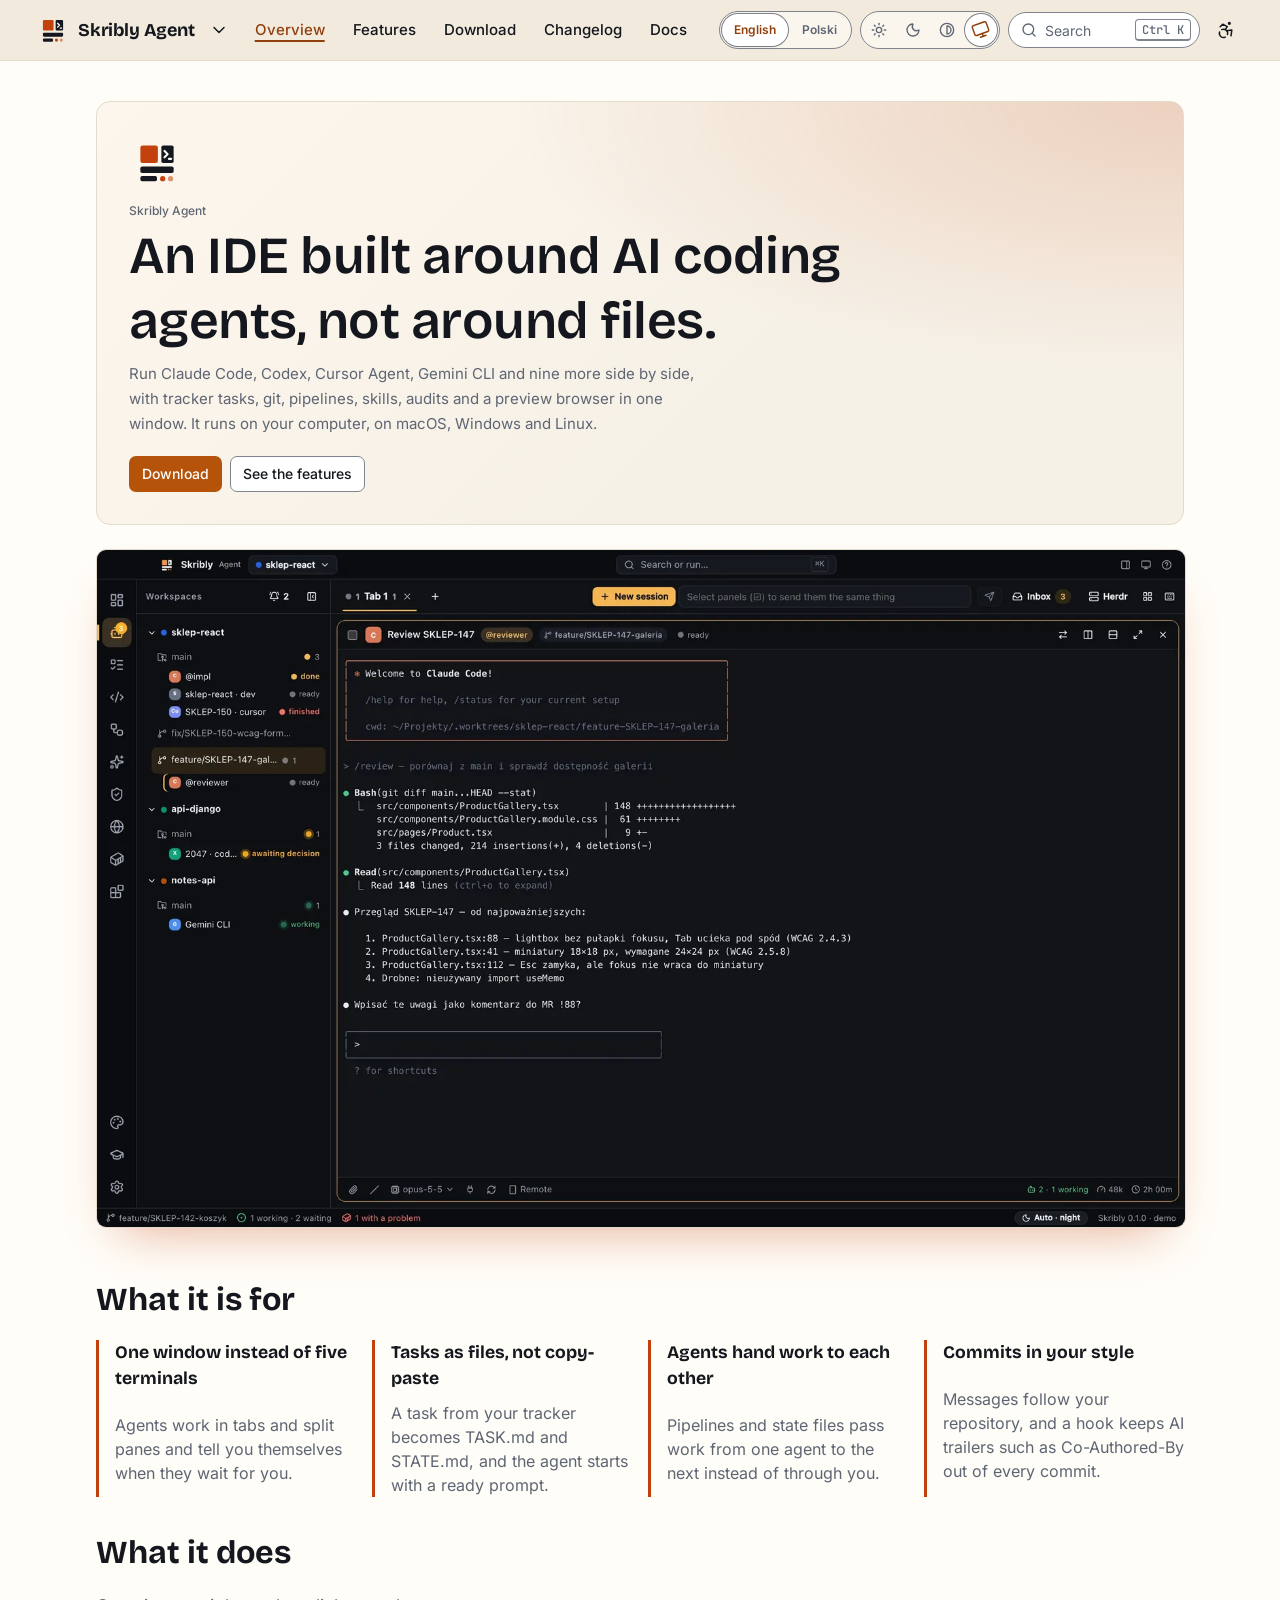
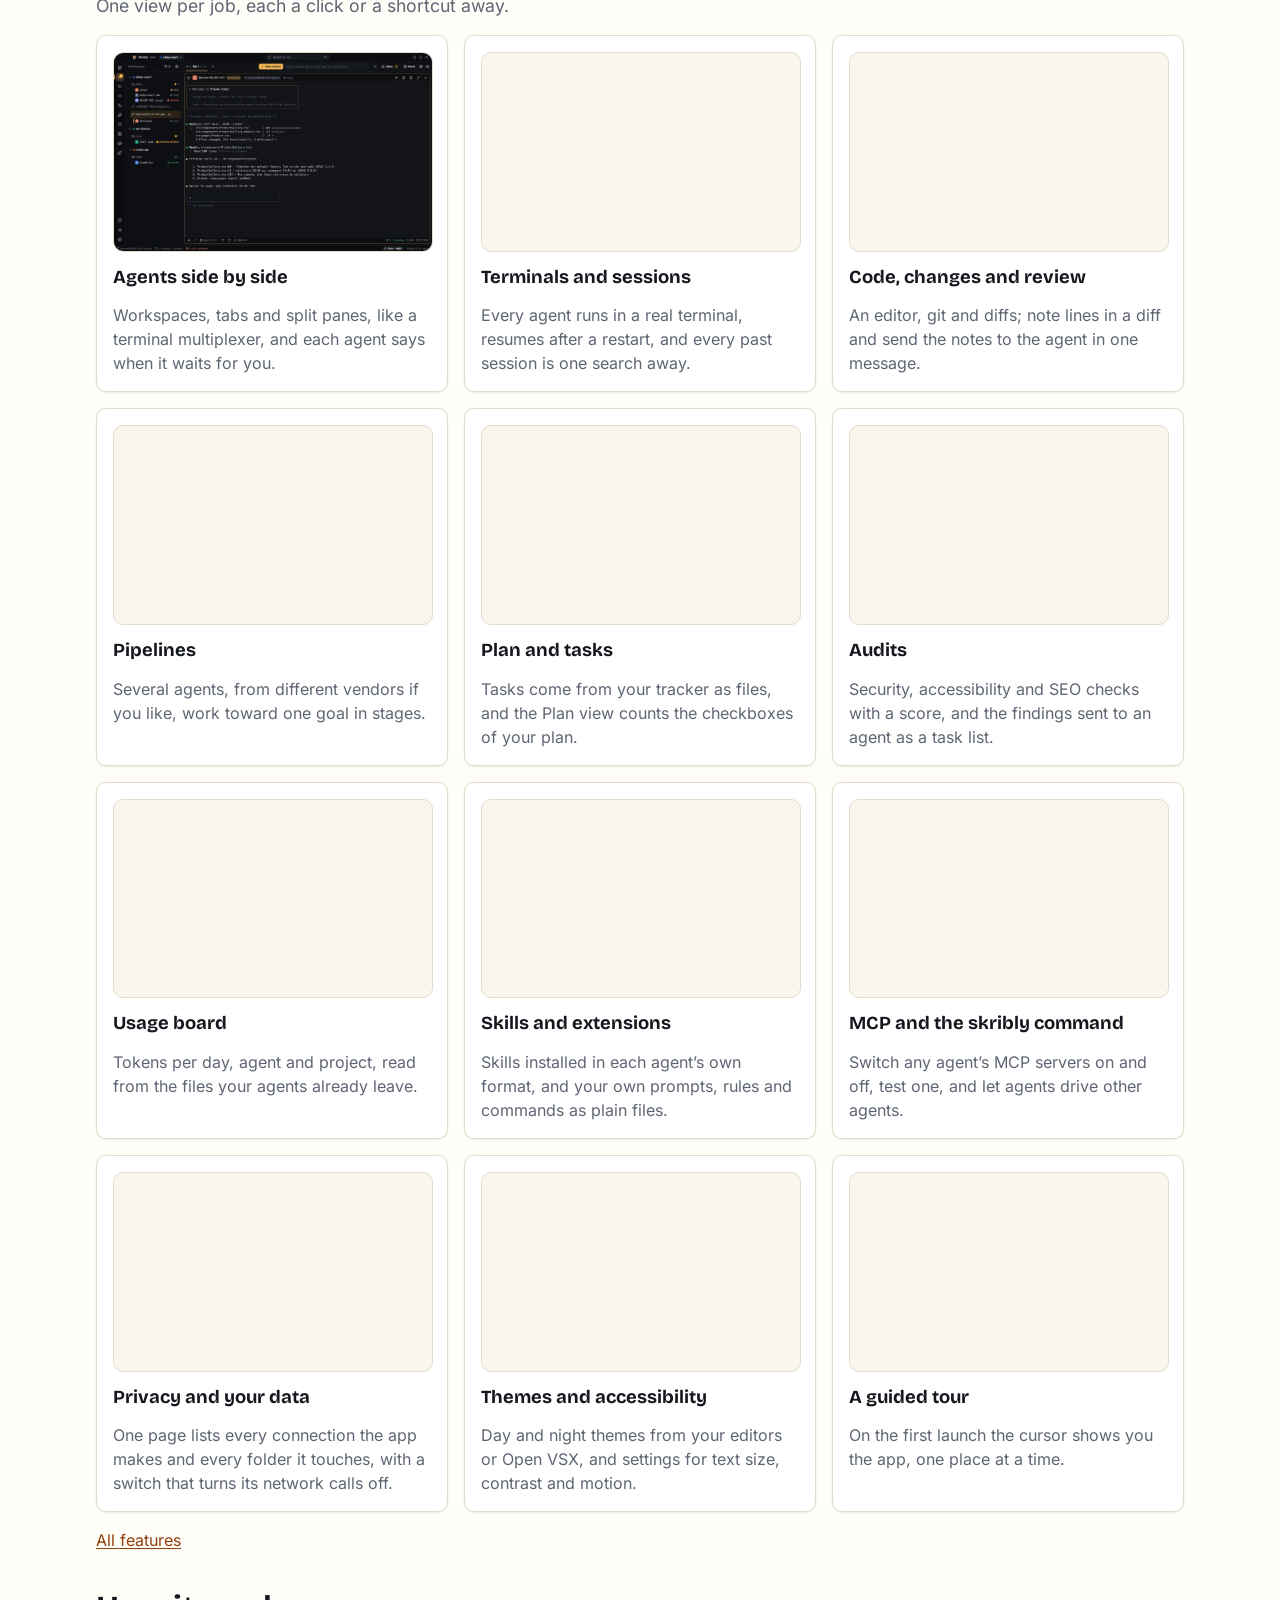
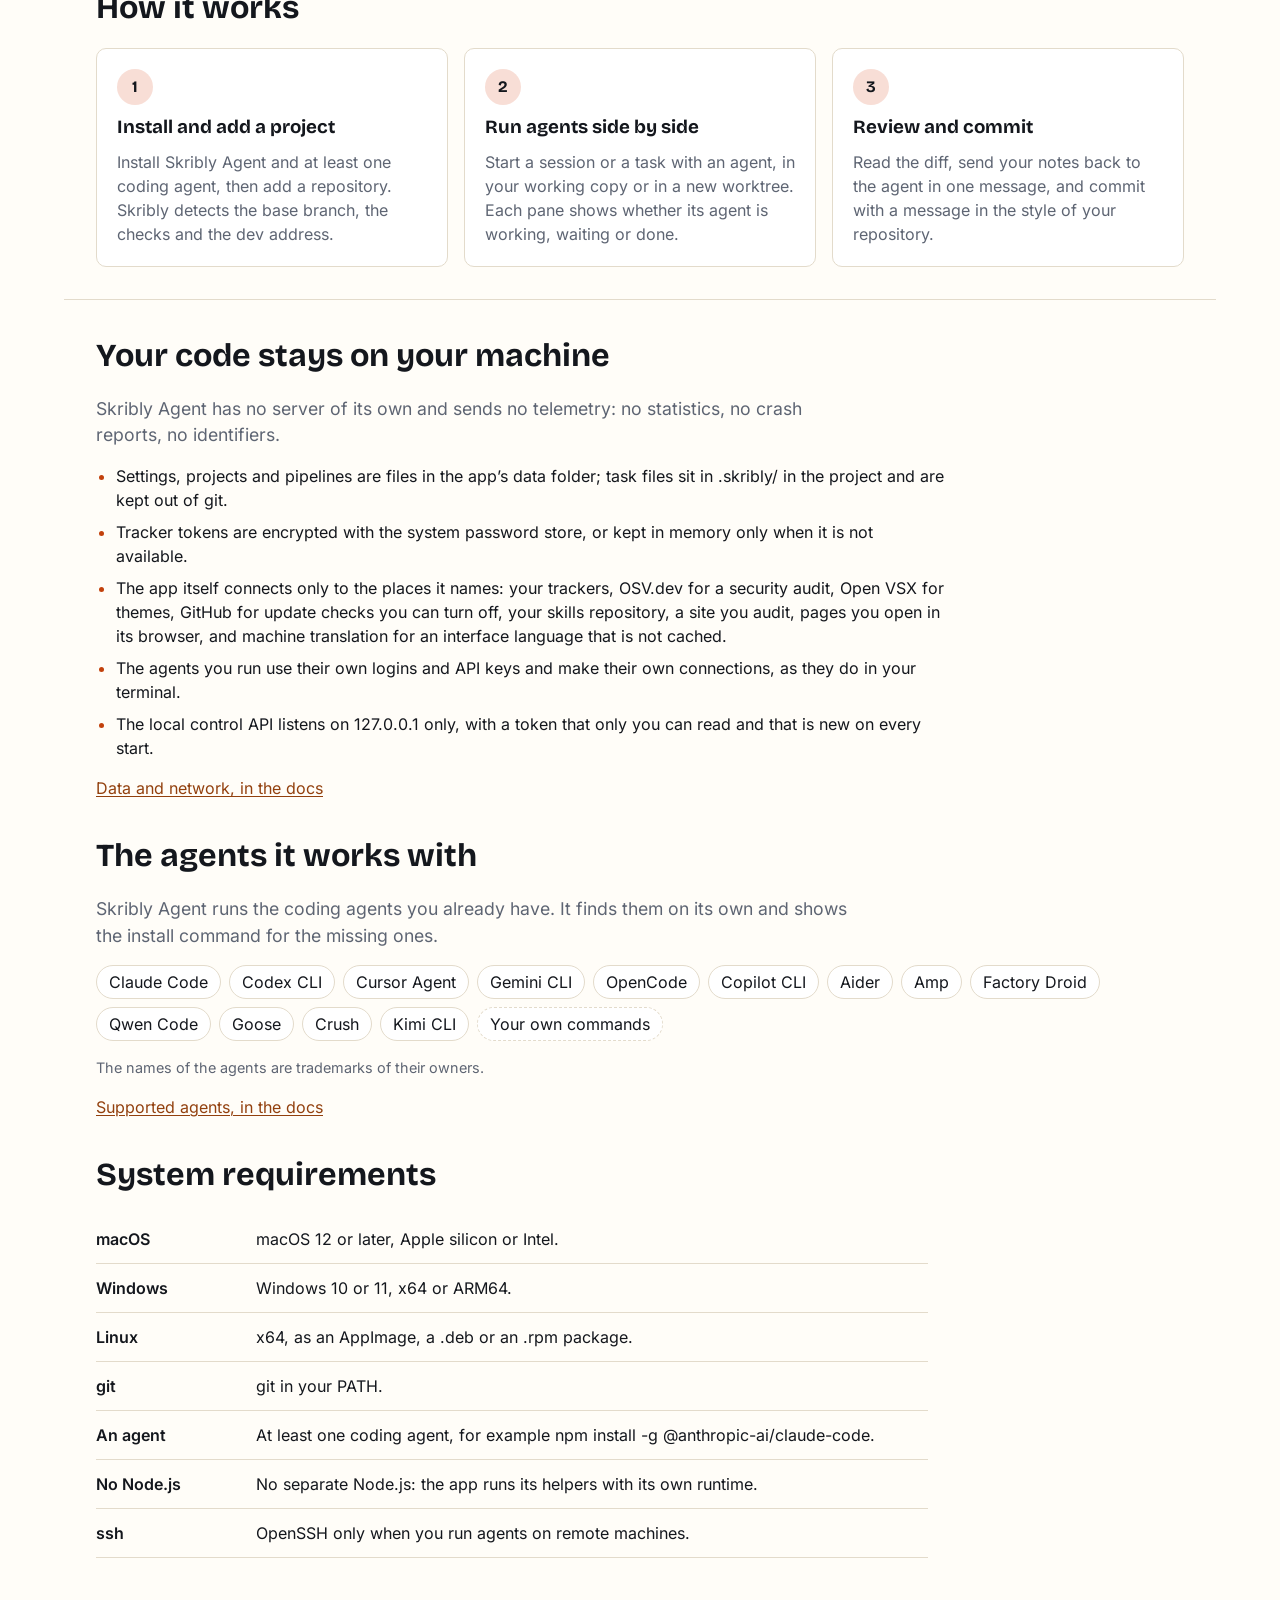
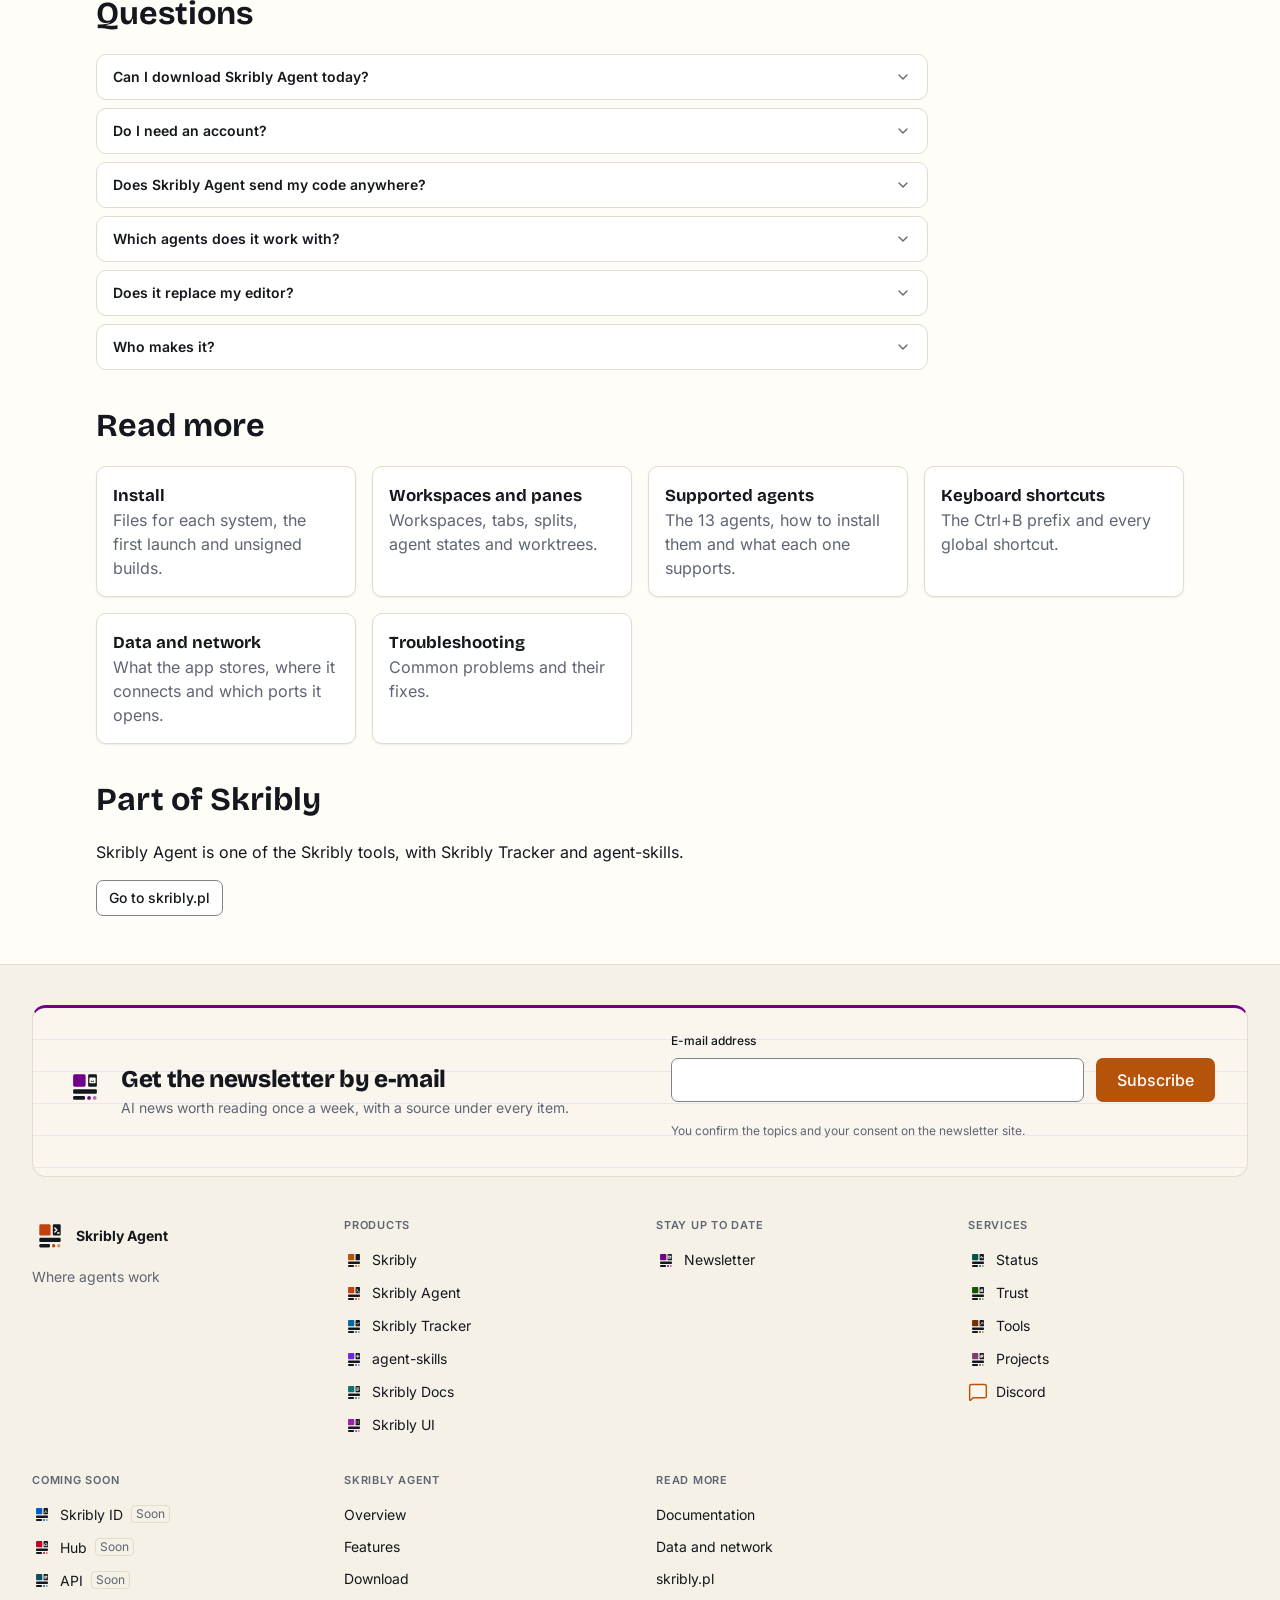
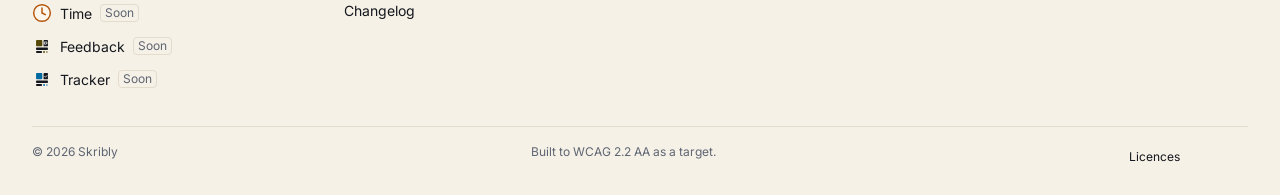
==== index.html @ e167b1dc "publish: footer services and coming soon, kit icons" ====
<!DOCTYPE html><html lang="en" dir="ltr"><head><meta charset="utf-8"><meta name="viewport" content="width=device-width, initial-scale=1"><meta http-equiv="Content-Security-Policy" content="default-src 'none'; connect-src 'self'; script-src 'self' 'wasm-unsafe-eval'; style-src 'self'; img-src 'self' data:; font-src 'self'; manifest-src 'self'; media-src 'self'; base-uri 'none'; form-action https://newsletter.skribly.pl; upgrade-insecure-requests"><title>Skribly Agent · An IDE built around AI coding agents | Skribly Agent</title><meta name="description" content="Skribly Agent is a desktop IDE built around AI coding agents, not around files: agents side by side, tasks as files, git, pipelines, skills and audits in one window, running on your machine."><link rel="canonical" href="https://agent.skribly.pl/"><link rel="alternate" hreflang="en" href="https://agent.skribly.pl/"><link rel="alternate" hreflang="pl" href="https://agent.skribly.pl/pl/"><link rel="alternate" hreflang="x-default" href="https://agent.skribly.pl/"><script src="/_astro/prepaint.iife.DfruCCWJ.js"></script><meta name="color-scheme" content="light dark"><meta name="theme-color" media="(prefers-color-scheme: light)" content="#fffdf8"><meta name="theme-color" media="(prefers-color-scheme: dark)" content="#111318"><meta name="referrer" content="strict-origin-when-cross-origin"><link rel="preload" href="/_astro/inter-latin-wght-normal.Dx4kXJAl.woff2" as="font" type="font/woff2" crossorigin><link rel="preload" href="/_astro/bricolage-grotesque-latin-wght-normal.DLoelf7F.woff2" as="font" type="font/woff2" crossorigin><link rel="icon" href="/favicon-32.png" sizes="32x32" type="image/png"><link rel="icon" href="/favicon.svg" type="image/svg+xml"><link rel="apple-touch-icon" href="/apple-touch-icon.png"><link rel="manifest" href="/manifest.webmanifest"><meta property="og:type" content="website"><meta property="og:site_name" content="Skribly Agent"><meta property="og:locale" content="en_GB"><meta property="og:url" content="https://agent.skribly.pl/"><meta property="og:title" content="Skribly Agent · An IDE built around AI coding agents | Skribly Agent"><meta property="og:description" content="Skribly Agent is a desktop IDE built around AI coding agents, not around files: agents side by side, tasks as files, git, pipelines, skills and audits in one window, running on your machine."><meta property="og:image" content="https://agent.skribly.pl/og/image.png"><meta property="og:image:width" content="1200"><meta property="og:image:height" content="630"><meta property="og:image:alt" content="Skribly Agent · An IDE built around AI coding agents | Skribly Agent"><meta name="twitter:card" content="summary_large_image"><meta name="twitter:title" content="Skribly Agent · An IDE built around AI coding agents | Skribly Agent"><meta name="twitter:description" content="Skribly Agent is a desktop IDE built around AI coding agents, not around files: agents side by side, tasks as files, git, pipelines, skills and audits in one window, running on your machine."><meta name="twitter:image" content="https://agent.skribly.pl/og/image.png"><script type="application/ld+json">{"@context":"https://schema.org","@graph":[{"@type":"Organization","@id":"https://skribly.pl/#organization","name":"Skribly","url":"https://skribly.pl/","logo":"https://skribly.pl/img/icons/icon-512.png","sameAs":["https://docs.skribly.pl/","https://ui.skribly.pl/"]},{"@type":"WebSite","@id":"https://agent.skribly.pl/#website","name":"Skribly Agent","url":"https://agent.skribly.pl/","inLanguage":"en","description":"Skribly Agent is a desktop IDE built around AI coding agents, not around files: agents side by side, tasks as files, git, pipelines, skills and audits in one window, running on your machine.","publisher":{"@id":"https://skribly.pl/#organization"}},{"@type":"WebPage","@id":"https://agent.skribly.pl/#page","url":"https://agent.skribly.pl/","name":"Skribly Agent · An IDE built around AI coding agents | Skribly Agent","description":"Skribly Agent is a desktop IDE built around AI coding agents, not around files: agents side by side, tasks as files, git, pipelines, skills and audits in one window, running on your machine.","inLanguage":"en","isPartOf":{"@id":"https://agent.skribly.pl/#website"},"publisher":{"@id":"https://skribly.pl/#organization"}},{"@type":"SoftwareApplication","@id":"https://agent.skribly.pl/#app","name":"Skribly Agent","applicationCategory":"DeveloperApplication","operatingSystem":"macOS 12+, Windows 10, Windows 11, Linux","description":"An IDE built around AI coding agents, not around files.","url":"https://agent.skribly.pl/","inLanguage":["en","pl"],"screenshot":"https://agent.skribly.pl/screens/agents.webp","author":{"@type":"Organization","name":"Skribly","url":"https://skribly.pl"}}]}</script><link rel="stylesheet" href="/_astro/Page.oo4FGN4h.css"><link rel="stylesheet" href="/_astro/_.._0RKXeTr.css"></head><body class="sk-page"><a class="sk-skip-link" href="#content">Skip to content</a><header class="sk-site-header sk-product--agent" data-sk-header><div class="sk-container sk-container--wide sk-site-header__bar"><div class="sk-site-header__brand"><a class="sk-site-header__home" href="/" aria-label="Skribly Agent, home page"><svg class="sk-logo sk-logo--agent" viewBox="0 0 64 64" width="2.125rem" height="2.125rem" focusable="false" aria-hidden="true"><rect x="13" y="13" width="20" height="20" rx="2.5" fill="var(--sk-tool-agent)"/><rect x="37" y="13" width="14" height="20" rx="2" fill="currentColor"/><path d="M40.6 19.4l3.6 3.6-3.6 3.6M45.6 28.4h2.6" fill="none" stroke="var(--sk-bg)" stroke-width="2.4" stroke-linecap="round" stroke-linejoin="round"/><rect x="13" y="37" width="38" height="7.5" rx="2" fill="currentColor"/><rect x="13" y="48" width="19" height="6" rx="2" fill="currentColor"/><circle cx="38.5" cy="51" r="3" fill="var(--sk-tool-agent)"/><circle cx="47.5" cy="51" r="3" fill="var(--sk-tool-agent)" opacity="0.55"/></svg><span class="sk-site-header__name">Skribly Agent</span></a><details class="sk-dropdown sk-ecosystem"><summary class="sk-icon-button sk-ecosystem__toggle" aria-label="Switch product" title="Switch product"><svg class="sk-icon sk-dropdown__chevron" viewBox="0 0 24 24" focusable="false" data-icon="chevron.down" aria-hidden="true"><path d="m6 9 6 6 6-6"></path></svg></summary><div class="sk-dropdown__panel"><p class="sk-ecosystem__title" id="sk-ecosystem-agent">Skribly products</p><ul class="sk-ecosystem__list" aria-labelledby="sk-ecosystem-agent"><li><a class="sk-ecosystem__item sk-product--skribly" href="https://skribly.pl/"><svg class="sk-logo sk-logo--skribly" viewBox="0 0 64 64" width="2.25rem" height="2.25rem" focusable="false" aria-hidden="true"><rect x="13" y="13" width="20" height="20" rx="2.5" fill="var(--sk-accent)"/><rect x="37" y="13" width="14" height="20" rx="2" fill="currentColor"/><rect x="13" y="37" width="38" height="7.5" rx="2" fill="currentColor"/><rect x="13" y="48" width="19" height="6" rx="2" fill="currentColor"/><circle cx="38.5" cy="51" r="3" fill="var(--sk-accent)"/><circle cx="47.5" cy="51" r="3" fill="var(--sk-accent)" opacity="0.55"/></svg><span><strong>Skribly</strong><span>One place for agents, tasks and rules</span></span></a></li><li><a class="sk-ecosystem__item sk-product--agent" href="https://skribly.pl/apps/skribly-agent/" aria-current="true"><svg class="sk-logo sk-logo--agent" viewBox="0 0 64 64" width="2.25rem" height="2.25rem" focusable="false" aria-hidden="true"><rect x="13" y="13" width="20" height="20" rx="2.5" fill="var(--sk-tool-agent)"/><rect x="37" y="13" width="14" height="20" rx="2" fill="currentColor"/><path d="M40.6 19.4l3.6 3.6-3.6 3.6M45.6 28.4h2.6" fill="none" stroke="var(--sk-bg)" stroke-width="2.4" stroke-linecap="round" stroke-linejoin="round"/><rect x="13" y="37" width="38" height="7.5" rx="2" fill="currentColor"/><rect x="13" y="48" width="19" height="6" rx="2" fill="currentColor"/><circle cx="38.5" cy="51" r="3" fill="var(--sk-tool-agent)"/><circle cx="47.5" cy="51" r="3" fill="var(--sk-tool-agent)" opacity="0.55"/></svg><span><strong>Skribly Agent</strong><span>Where agents work</span></span><span class="sk-ecosystem__here">You are here</span></a></li><li><a class="sk-ecosystem__item sk-product--tracker" href="https://skribly.pl/apps/skribly-tracker/"><svg class="sk-logo sk-logo--tracker" viewBox="0 0 64 64" width="2.25rem" height="2.25rem" focusable="false" aria-hidden="true"><rect x="13" y="13" width="20" height="20" rx="2.5" fill="var(--sk-tool-tracker)"/><rect x="37" y="13" width="14" height="20" rx="2" fill="currentColor"/><path d="M40.4 23.6l2.8 2.8 4.8-5.4" fill="none" stroke="var(--sk-bg)" stroke-width="2.4" stroke-linecap="round" stroke-linejoin="round"/><rect x="13" y="37" width="38" height="7.5" rx="2" fill="currentColor"/><rect x="13" y="48" width="19" height="6" rx="2" fill="currentColor"/><circle cx="38.5" cy="51" r="3" fill="var(--sk-tool-tracker)"/><circle cx="47.5" cy="51" r="3" fill="var(--sk-tool-tracker)" opacity="0.55"/></svg><span><strong>Skribly Tracker</strong><span>Where tasks begin</span></span></a></li><li><a class="sk-ecosystem__item sk-product--skills" href="https://skribly.pl/apps/agent-skills/"><svg class="sk-logo sk-logo--skills" viewBox="0 0 64 64" width="2.25rem" height="2.25rem" focusable="false" aria-hidden="true"><rect x="13" y="13" width="20" height="20" rx="2.5" fill="var(--sk-tool-skills)"/><rect x="37" y="13" width="14" height="20" rx="2" fill="currentColor"/><path d="M44 18.6v8.8M39.6 23h8.8" fill="none" stroke="var(--sk-bg)" stroke-width="2.4" stroke-linecap="round" stroke-linejoin="round"/><rect x="13" y="37" width="38" height="7.5" rx="2" fill="currentColor"/><rect x="13" y="48" width="19" height="6" rx="2" fill="currentColor"/><circle cx="38.5" cy="51" r="3" fill="var(--sk-tool-skills)"/><circle cx="47.5" cy="51" r="3" fill="var(--sk-tool-skills)" opacity="0.55"/></svg><span><strong>agent-skills</strong><span>Where the rules live</span></span></a></li><li><a class="sk-ecosystem__item sk-product--docs" href="https://docs.skribly.pl/"><svg class="sk-logo sk-logo--docs" viewBox="0 0 64 64" width="2.25rem" height="2.25rem" focusable="false" aria-hidden="true"><rect x="13" y="13" width="20" height="20" rx="2.5" fill="var(--sk-tool-docs)"/><rect x="37" y="13" width="14" height="20" rx="2" fill="currentColor"/><path d="M40.4 19h7.2M40.4 23h7.2M40.4 27h4.4" fill="none" stroke="var(--sk-bg)" stroke-width="2.4" stroke-linecap="round" stroke-linejoin="round"/><rect x="13" y="37" width="38" height="7.5" rx="2" fill="currentColor"/><rect x="13" y="48" width="19" height="6" rx="2" fill="currentColor"/><circle cx="38.5" cy="51" r="3" fill="var(--sk-tool-docs)"/><circle cx="47.5" cy="51" r="3" fill="var(--sk-tool-docs)" opacity="0.55"/></svg><span><strong>Skribly Docs</strong><span>Guides and reference</span></span></a></li><li><a class="sk-ecosystem__item sk-product--ui" href="https://ui.skribly.pl/"><svg class="sk-logo sk-logo--ui" viewBox="0 0 64 64" width="2.25rem" height="2.25rem" focusable="false" aria-hidden="true"><rect x="13" y="13" width="20" height="20" rx="2.5" fill="var(--sk-tool-ui)"/><rect x="37" y="13" width="14" height="20" rx="2" fill="currentColor"/><path d="M41.2 19.6h.01M46.8 19.6h.01M41.2 25.4h.01M46.8 25.4h.01" fill="none" stroke="var(--sk-bg)" stroke-width="2.4" stroke-linecap="round" stroke-linejoin="round"/><rect x="13" y="37" width="38" height="7.5" rx="2" fill="currentColor"/><rect x="13" y="48" width="19" height="6" rx="2" fill="currentColor"/><circle cx="38.5" cy="51" r="3" fill="var(--sk-tool-ui)"/><circle cx="47.5" cy="51" r="3" fill="var(--sk-tool-ui)" opacity="0.55"/></svg><span><strong>Skribly UI</strong><span>Tokens and components</span></span></a></li></ul><p class="sk-ecosystem__title" id="sk-ecosystem-agent-channels">Stay up to date</p><ul class="sk-ecosystem__list" aria-labelledby="sk-ecosystem-agent-channels"><li><a class="sk-ecosystem__item sk-product--newsletter" href="https://newsletter.skribly.pl/"><svg class="sk-logo sk-logo--newsletter" viewBox="0 0 64 64" width="2.25rem" height="2.25rem" focusable="false" aria-hidden="true"><rect x="13" y="13" width="20" height="20" rx="2.5" fill="var(--sk-tool-newsletter)"/><rect x="37" y="13" width="14" height="20" rx="2" fill="currentColor"/><path d="M40.2 19.6h7.6v6.8h-7.6zM40.6 20.2l3.4 2.8 3.4-2.8" fill="none" stroke="var(--sk-bg)" stroke-width="2.4" stroke-linecap="round" stroke-linejoin="round"/><rect x="13" y="37" width="38" height="7.5" rx="2" fill="currentColor"/><rect x="13" y="48" width="19" height="6" rx="2" fill="currentColor"/><circle cx="38.5" cy="51" r="3" fill="var(--sk-tool-newsletter)"/><circle cx="47.5" cy="51" r="3" fill="var(--sk-tool-newsletter)" opacity="0.55"/></svg><span><strong>Skribly Newsletter</strong><span>AI news every week, each with its source</span></span></a></li></ul><p class="sk-ecosystem__title" id="sk-ecosystem-agent-services">Services</p><ul class="sk-ecosystem__list" aria-labelledby="sk-ecosystem-agent-services"><li><a class="sk-ecosystem__item sk-product--status" href="https://status.skribly.pl/"><svg class="sk-logo sk-logo--status" viewBox="0 0 64 64" width="2.25rem" height="2.25rem" focusable="false" aria-hidden="true"><rect x="13" y="13" width="20" height="20" rx="2.5" fill="var(--sk-tool-status)"/><rect x="37" y="13" width="14" height="20" rx="2" fill="currentColor"/><path d="M39.6 23.6h2.2l1.4-3.6 2.4 6.8 1.4-3.2h1.4" fill="none" stroke="var(--sk-bg)" stroke-width="2.4" stroke-linecap="round" stroke-linejoin="round"/><rect x="13" y="37" width="38" height="7.5" rx="2" fill="currentColor"/><rect x="13" y="48" width="19" height="6" rx="2" fill="currentColor"/><circle cx="38.5" cy="51" r="3" fill="var(--sk-tool-status)"/><circle cx="47.5" cy="51" r="3" fill="var(--sk-tool-status)" opacity="0.55"/></svg><span><strong>Skribly Status</strong><span>Is every service up</span></span></a></li><li><a class="sk-ecosystem__item sk-product--trust" href="https://trust.skribly.pl/"><svg class="sk-logo sk-logo--trust" viewBox="0 0 64 64" width="2.25rem" height="2.25rem" focusable="false" aria-hidden="true"><rect x="13" y="13" width="20" height="20" rx="2.5" fill="var(--sk-tool-trust)"/><rect x="37" y="13" width="14" height="20" rx="2" fill="currentColor"/><path d="M41.8 22.6v-3h4.4v3M40.8 24.2h6.4v2.8h-6.4z" fill="none" stroke="var(--sk-bg)" stroke-width="2.4" stroke-linecap="round" stroke-linejoin="round"/><rect x="13" y="37" width="38" height="7.5" rx="2" fill="currentColor"/><rect x="13" y="48" width="19" height="6" rx="2" fill="currentColor"/><circle cx="38.5" cy="51" r="3" fill="var(--sk-tool-trust)"/><circle cx="47.5" cy="51" r="3" fill="var(--sk-tool-trust)" opacity="0.55"/></svg><span><strong>Skribly Trust</strong><span>Security, privacy and accessibility</span></span></a></li><li><a class="sk-ecosystem__item sk-product--tools" href="https://tools.skribly.pl/"><svg class="sk-logo sk-logo--tools" viewBox="0 0 64 64" width="2.25rem" height="2.25rem" focusable="false" aria-hidden="true"><rect x="13" y="13" width="20" height="20" rx="2.5" fill="var(--sk-tool-tools)"/><rect x="37" y="13" width="14" height="20" rx="2" fill="currentColor"/><path d="M40.8 27.2L46 22M43.8 19.8l4.4 4.4" fill="none" stroke="var(--sk-bg)" stroke-width="2.4" stroke-linecap="round" stroke-linejoin="round"/><rect x="13" y="37" width="38" height="7.5" rx="2" fill="currentColor"/><rect x="13" y="48" width="19" height="6" rx="2" fill="currentColor"/><circle cx="38.5" cy="51" r="3" fill="var(--sk-tool-tools)"/><circle cx="47.5" cy="51" r="3" fill="var(--sk-tool-tools)" opacity="0.55"/></svg><span><strong>Skribly Tools</strong><span>Small tools in the browser</span></span></a></li><li><a class="sk-ecosystem__item sk-product--projects" href="https://projects.skribly.pl/"><svg class="sk-logo sk-logo--projects" viewBox="0 0 64 64" width="2.25rem" height="2.25rem" focusable="false" aria-hidden="true"><rect x="13" y="13" width="20" height="20" rx="2.5" fill="var(--sk-tool-projects)"/><rect x="37" y="13" width="14" height="20" rx="2" fill="currentColor"/><path d="M40.4 21.8h4.8v4.8h-4.8zM43 21.8v-2.6h4.8v4.8h-2.6" fill="none" stroke="var(--sk-bg)" stroke-width="2.4" stroke-linecap="round" stroke-linejoin="round"/><rect x="13" y="37" width="38" height="7.5" rx="2" fill="currentColor"/><rect x="13" y="48" width="19" height="6" rx="2" fill="currentColor"/><circle cx="38.5" cy="51" r="3" fill="var(--sk-tool-projects)"/><circle cx="47.5" cy="51" r="3" fill="var(--sk-tool-projects)" opacity="0.55"/></svg><span><strong>Skribly Projects</strong><span>Every part and how far it is</span></span></a></li><li><a class="sk-ecosystem__item sk-product--discord" href="https://dc.skribly.pl/"><svg class="sk-icon sk-icon--duo sk-ecosystem__icon" viewBox="0 0 24 24" focusable="false" data-icon="content.comment" aria-hidden="true"><g class="sk-icon__fill"><path d="M22 17a2 2 0 0 1-2 2H6.828a2 2 0 0 0-1.414.586l-2.202 2.202A.71.71 0 0 1 2 21.286V5a2 2 0 0 1 2-2h16a2 2 0 0 1 2 2z"></path></g><path d="M22 17a2 2 0 0 1-2 2H6.828a2 2 0 0 0-1.414.586l-2.202 2.202A.71.71 0 0 1 2 21.286V5a2 2 0 0 1 2-2h16a2 2 0 0 1 2 2z"></path></svg><span><strong>Discord</strong><span>Talk with the people who build Skribly</span></span></a></li></ul></div></details></div><div class="sk-site-header__quick"><button class="sk-search-button sk-site-header__wide" type="button" data-sk-search-open data-sk-needs-js aria-haspopup="dialog" aria-controls="sk-search" aria-keyshortcuts="Control+K /"><svg class="sk-icon" viewBox="0 0 24 24" focusable="false" data-icon="action.search" aria-hidden="true"><g class="sk-icon__fill"><circle cx="11" cy="11" r="8"></circle></g><path d="m21 21-4.34-4.34"></path><circle cx="11" cy="11" r="8"></circle></svg><span>Search</span><kbd class="sk-kbd" aria-hidden="true">Ctrl K</kbd></button><button class="sk-icon-button sk-site-header__narrow" type="button" data-sk-search-open data-sk-needs-js aria-label="Search" aria-haspopup="dialog" aria-controls="sk-search" aria-keyshortcuts="Control+K /"><svg class="sk-icon" viewBox="0 0 24 24" focusable="false" data-icon="action.search" aria-hidden="true"><g class="sk-icon__fill"><circle cx="11" cy="11" r="8"></circle></g><path d="m21 21-4.34-4.34"></path><circle cx="11" cy="11" r="8"></circle></svg></button><button class="sk-icon-button" type="button" data-sk-a11y-open data-sk-needs-js aria-controls="sk-a11y-panel" aria-expanded="false" aria-label="Accessibility" title="Open accessibility settings"><svg class="sk-icon" viewBox="0 0 24 24" focusable="false" data-icon="nav.accessibility" aria-hidden="true"><g class="sk-icon__fill"><circle cx="16" cy="4" r="1"></circle></g><circle cx="16" cy="4" r="1"></circle><path d="m18 19 1-7-6 1"></path><path d="m5 8 3-3 5.5 3-2.36 3.5"></path><path d="M4.24 14.5a5 5 0 0 0 6.88 6"></path><path d="M13.76 17.5a5 5 0 0 0-6.88-6"></path></svg></button><button class="sk-icon-button sk-site-header__menu-toggle" type="button" data-sk-menu-toggle data-sk-needs-js aria-expanded="false" aria-controls="sk-site-drawer-agent" aria-label="Menu" data-open="Menu" data-close="Close menu"><span class="sk-burger" aria-hidden="true"><span></span><span></span><span></span></span></button></div><div class="sk-site-header__drawer" id="sk-site-drawer-agent"><nav class="sk-site-nav" aria-label="Main navigation"><ul class="sk-site-nav__list"><li><a class="sk-site-nav__link" href="/" aria-current="page">Overview</a></li><li><a class="sk-site-nav__link" href="/features/">Features</a></li><li><a class="sk-site-nav__link" href="/download/">Download</a></li><li><a class="sk-site-nav__link" href="/changelog/">Changelog</a></li><li><a class="sk-site-nav__link" href="https://docs.skribly.pl/agent/">Docs</a></li></ul></nav><div class="sk-site-header__tools"><nav class="sk-language-switch" aria-label="Language"><ul><li><span lang="en" aria-current="true">English</span></li><li><a href="/pl/" lang="pl" hreflang="pl">Polski</a></li></ul></nav><fieldset class="sk-theme-switch" data-sk-theme-switch><legend class="sk-visually-hidden">Theme</legend><label title="Light"><input type="radio" name="sk-theme-x5hm39" value="light"><svg class="sk-icon" viewBox="0 0 24 24" focusable="false" data-icon="theme.light" aria-hidden="true"><g class="sk-icon__fill"><circle cx="12" cy="12" r="4"></circle></g><circle cx="12" cy="12" r="4"></circle><path d="M12 2v2"></path><path d="M12 20v2"></path><path d="m4.93 4.93 1.41 1.41"></path><path d="m17.66 17.66 1.41 1.41"></path><path d="M2 12h2"></path><path d="M20 12h2"></path><path d="m6.34 17.66-1.41 1.41"></path><path d="m19.07 4.93-1.41 1.41"></path></svg><span class="sk-visually-hidden">Light</span></label><label title="Dark"><input type="radio" name="sk-theme-x5hm39" value="dark"><svg class="sk-icon" viewBox="0 0 24 24" focusable="false" data-icon="theme.dark" aria-hidden="true"><g class="sk-icon__fill"><path d="M20.985 12.486a9 9 0 1 1-9.473-9.472c.405-.022.617.46.402.803a6 6 0 0 0 8.268 8.268c.344-.215.825-.004.803.401"></path></g><path d="M20.985 12.486a9 9 0 1 1-9.473-9.472c.405-.022.617.46.402.803a6 6 0 0 0 8.268 8.268c.344-.215.825-.004.803.401"></path></svg><span class="sk-visually-hidden">Dark</span></label><label title="High contrast"><input type="radio" name="sk-theme-x5hm39" value="contrast"><svg class="sk-icon" viewBox="0 0 24 24" focusable="false" data-icon="theme.contrast" aria-hidden="true"><g class="sk-icon__fill"><circle cx="12" cy="12" r="10"></circle><path d="M12 18a6 6 0 0 0 0-12v12z"></path></g><circle cx="12" cy="12" r="10"></circle><path d="M12 18a6 6 0 0 0 0-12v12z"></path></svg><span class="sk-visually-hidden">High contrast</span></label><label title="System"><input type="radio" name="sk-theme-x5hm39" value="system" checked><svg class="sk-icon" viewBox="0 0 24 24" focusable="false" data-icon="theme.system" aria-hidden="true"><g class="sk-icon__fill"><rect rx="2" x="2" y="3" width="20" height="14"></rect></g><rect rx="2" x="2" y="3" width="20" height="14"></rect><line x1="8" y1="21" x2="16" y2="21"></line><line x1="12" y1="17" x2="12" y2="21"></line></svg><span class="sk-visually-hidden">System</span></label></fieldset><script type="module" src="/_astro/ThemeSwitch.astro_astro_type_script_index_0_lang.CZhldsDc.js"></script></div></div></div></header><script type="module" src="/_astro/SiteHeader.astro_astro_type_script_index_0_lang.C7ESqmu-.js"></script><main class="sk-page__main sk-page__main--full site-main sk-product--agent" id="content" tabindex="-1" data-pagefind-body><div class="sk-container hero-wrap"><header class="sk-hero sk-hero--home sk-hero--display sk-site-hero sk-product--agent" data-sk-hero="home"><div class="sk-hero__body"><span class="sk-site-hero__logo"><svg class="sk-logo sk-logo--agent" viewBox="0 0 64 64" width="3.5rem" height="3.5rem" focusable="false" aria-hidden="true"><rect x="13" y="13" width="20" height="20" rx="2.5" fill="var(--sk-tool-agent)"/><rect x="37" y="13" width="14" height="20" rx="2" fill="currentColor"/><path d="M40.6 19.4l3.6 3.6-3.6 3.6M45.6 28.4h2.6" fill="none" stroke="var(--sk-bg)" stroke-width="2.4" stroke-linecap="round" stroke-linejoin="round"/><rect x="13" y="37" width="38" height="7.5" rx="2" fill="currentColor"/><rect x="13" y="48" width="19" height="6" rx="2" fill="currentColor"/><circle cx="38.5" cy="51" r="3" fill="var(--sk-tool-agent)"/><circle cx="47.5" cy="51" r="3" fill="var(--sk-tool-agent)" opacity="0.55"/></svg></span><p class="sk-hero__eyebrow">Skribly Agent</p><h1 class="sk-hero__title">An IDE built around AI coding agents, not around files.</h1><p class="sk-hero__lead">Run Claude Code, Codex, Cursor Agent, Gemini CLI and nine more side by side, with tracker tasks, git, pipelines, skills, audits and a preview browser in one window. It runs on your computer, on macOS, Windows and Linux.</p><div class="sk-hero__actions"><a class="sk-button" href="/download/" data-action="download">Download</a><a class="sk-button sk-button--outline" href="/features/">See the features</a></div></div></header></div><div class="sk-container hero-shot"><img class="shot" src="/screens/agents.webp" width="1600" height="995" alt="The Agents view: a tree of demo projects and their worktrees on the left and a Claude Code pane on the right summing up a diff and its accessibility findings." loading="eager" decoding="async" fetchpriority="high"></div><section class="sk-container band" aria-labelledby="why"><h2 id="why">What it is for</h2><ul class="why" role="list"><li><h3>One window instead of five terminals</h3><p>Agents work in tabs and split panes and tell you themselves when they wait for you.</p></li><li><h3>Tasks as files, not copy-paste</h3><p>A task from your tracker becomes TASK.md and STATE.md, and the agent starts with a ready prompt.</p></li><li><h3>Agents hand work to each other</h3><p>Pipelines and state files pass work from one agent to the next instead of through you.</p></li><li><h3>Commits in your style</h3><p>Messages follow your repository, and a hook keeps AI trailers such as Co-Authored-By out of every commit.</p></li></ul></section><section class="sk-container band" aria-labelledby="what"><h2 id="what">What it does</h2><p class="band__lead">One view per job, each a click or a shortcut away.</p><ul class="feature-cards" role="list"><li class="sk-card sk-card--link feature-card" data-feature="agents"><img class="shot feature-card__shot" src="/screens/agents.webp" width="1600" height="995" alt="The Agents view: a tree of demo projects and their worktrees on the left and a Claude Code pane on the right summing up a diff and its accessibility findings." loading="lazy" decoding="async"><h3 class="feature-card__name"><a class="sk-card__link" href="/features/#agents">Agents side by side</a></h3><p>Workspaces, tabs and split panes, like a terminal multiplexer, and each agent says when it waits for you.</p></li><li class="sk-card sk-card--link feature-card" data-feature="terminals"><img class="shot feature-card__shot" src="/screens/session-history.webp" width="1600" height="995" alt="The session history: five past agent sessions with title, agent, project, branch, date and tokens, each with a Resume button." loading="lazy" decoding="async"><h3 class="feature-card__name"><a class="sk-card__link" href="/features/#terminals">Terminals and sessions</a></h3><p>Every agent runs in a real terminal, resumes after a restart, and every past session is one search away.</p></li><li class="sk-card sk-card--link feature-card" data-feature="code"><img class="shot feature-card__shot" src="/screens/code-review.webp" width="1600" height="995" alt="The Code view: a diff of a cart drawer component with two review notes below it and a Send to the agent button." loading="lazy" decoding="async"><h3 class="feature-card__name"><a class="sk-card__link" href="/features/#code">Code, changes and review</a></h3><p>An editor, git and diffs; note lines in a diff and send the notes to the agent in one message.</p></li><li class="sk-card sk-card--link feature-card" data-feature="pipelines"><img class="shot feature-card__shot" src="/screens/pipelines.webp" width="1480" height="920" alt="The Pipelines view in the day theme: the three built-in pipelines on the left and the Planner, Implementer and Reviewer steps of Plan, execution and review on a graph, with how it works on the right." loading="lazy" decoding="async"><h3 class="feature-card__name"><a class="sk-card__link" href="/features/#pipelines">Pipelines</a></h3><p>Several agents, from different vendors if you like, work toward one goal in stages.</p></li><li class="sk-card sk-card--link feature-card" data-feature="plan"><img class="shot feature-card__shot" src="/screens/plan.webp" width="1600" height="995" alt="The Plan view in the day theme: a 38 percent progress bar, the plan files with progress per file and the list of open items." loading="lazy" decoding="async"><h3 class="feature-card__name"><a class="sk-card__link" href="/features/#plan">Plan and tasks</a></h3><p>Tasks come from your tracker as files, and the Plan view counts the checkboxes of your plan.</p></li><li class="sk-card sk-card--link feature-card" data-feature="audits"><img class="shot feature-card__shot" src="/screens/audits.webp" width="1600" height="995" alt="A security audit with a score of 40 out of 100 and eleven findings sorted by severity, from a token in a script to version ranges." loading="lazy" decoding="async"><h3 class="feature-card__name"><a class="sk-card__link" href="/features/#audits">Audits</a></h3><p>Security, accessibility and SEO checks with a score, and the findings sent to an agent as a task list.</p></li><li class="sk-card sk-card--link feature-card" data-feature="usage"><img class="shot feature-card__shot" src="/screens/usage-board.webp" width="1600" height="995" alt="The token use board: a 14-day table of input, output and cache tokens per agent and project, with a note on what can be measured for each agent." loading="lazy" decoding="async"><h3 class="feature-card__name"><a class="sk-card__link" href="/features/#usage">Usage board</a></h3><p>Tokens per day, agent and project, read from the files your agents already leave.</p></li><li class="sk-card sk-card--link feature-card" data-feature="skills"><img class="shot feature-card__shot" src="/screens/skills.webp" width="1600" height="995" alt="The Skills view: cards of installable skills such as Task workflow, Project-style commit and Pre-commit review, with category filters and a Sync button." loading="lazy" decoding="async"><h3 class="feature-card__name"><a class="sk-card__link" href="/features/#skills">Skills and extensions</a></h3><p>Skills installed in each agent’s own format, and your own prompts, rules and commands as plain files.</p></li><li class="sk-card sk-card--link feature-card" data-feature="mcp"><img class="shot feature-card__shot" src="/screens/mcp.webp" width="1600" height="995" alt="The MCP servers tab: servers grouped by agent, Claude Code, Codex, Cursor Agent and Gemini CLI, with switches, scopes and start commands." loading="lazy" decoding="async"><h3 class="feature-card__name"><a class="sk-card__link" href="/features/#mcp">MCP and the skribly command</a></h3><p>Switch any agent’s MCP servers on and off, test one, and let agents drive other agents.</p></li><li class="sk-card sk-card--link feature-card" data-feature="privacy"><img class="shot feature-card__shot" src="/screens/privacy.webp" width="1600" height="995" alt="Settings, Privacy and network: a switch that blocks all network calls of the app and cards that explain what it does not cover." loading="lazy" decoding="async"><h3 class="feature-card__name"><a class="sk-card__link" href="/features/#privacy">Privacy and your data</a></h3><p>One page lists every connection the app makes and every folder it touches, with a switch that turns its network calls off.</p></li><li class="sk-card sk-card--link feature-card" data-feature="themes"><img class="shot feature-card__shot" src="/screens/themes.webp" width="1600" height="995" alt="The Appearance settings: the chosen day and night themes, a text size slider and a grid of theme previews from built-in, VS Code, Cursor and Windsurf sources." loading="lazy" decoding="async"><h3 class="feature-card__name"><a class="sk-card__link" href="/features/#themes">Themes and accessibility</a></h3><p>Day and night themes from your editors or Open VSX, and settings for text size, contrast and motion.</p></li><li class="sk-card sk-card--link feature-card" data-feature="tour"><img class="shot feature-card__shot" src="/screens/tour.webp" width="1600" height="995" alt="The guided tour, step 2 of 15, explaining the project switcher over the dimmed Dashboard." loading="lazy" decoding="async"><h3 class="feature-card__name"><a class="sk-card__link" href="/features/#tour">A guided tour</a></h3><p>On the first launch the cursor shows you the app, one place at a time.</p></li></ul><p><a class="sk-link" href="/features/">All features</a></p></section><section class="sk-container band" aria-labelledby="how"><h2 id="how">How it works</h2><ol class="steps" role="list"><li class="steps__item"><span class="steps__number" aria-hidden="true">1</span><h3>Install and add a project</h3><p>Install Skribly Agent and at least one coding agent, then add a repository. Skribly detects the base branch, the checks and the dev address.</p></li><li class="steps__item"><span class="steps__number" aria-hidden="true">2</span><h3>Run agents side by side</h3><p>Start a session or a task with an agent, in your working copy or in a new worktree. Each pane shows whether its agent is working, waiting or done.</p></li><li class="steps__item"><span class="steps__number" aria-hidden="true">3</span><h3>Review and commit</h3><p>Read the diff, send your notes back to the agent in one message, and commit with a message in the style of your repository.</p></li></ol></section><section class="sk-container band local" aria-labelledby="local"><h2 id="local">Your code stays on your machine</h2><p class="band__lead">Skribly Agent has no server of its own and sends no telemetry: no statistics, no crash reports, no identifiers.</p><ul class="ticks"><li>Settings, projects and pipelines are files in the app’s data folder; task files sit in .skribly/ in the project and are kept out of git.</li><li>Tracker tokens are encrypted with the system password store, or kept in memory only when it is not available.</li><li>The app itself connects only to the places it names: your trackers, OSV.dev for a security audit, Open VSX for themes, GitHub for update checks you can turn off, your skills repository, a site you audit, pages you open in its browser, and machine translation for an interface language that is not cached.</li><li>The agents you run use their own logins and API keys and make their own connections, as they do in your terminal.</li><li>The local control API listens on 127.0.0.1 only, with a token that only you can read and that is new on every start.</li></ul><p><a class="sk-link" href="https://docs.skribly.pl/agent/data-and-network/">Data and network, in the docs</a></p></section><section class="sk-container band" aria-labelledby="agents"><h2 id="agents">The agents it works with</h2><p class="band__lead">Skribly Agent runs the coding agents you already have. It finds them on its own and shows the install command for the missing ones.</p><ul class="agent-list" role="list"><li>Claude Code</li><li>Codex CLI</li><li>Cursor Agent</li><li>Gemini CLI</li><li>OpenCode</li><li>Copilot CLI</li><li>Aider</li><li>Amp</li><li>Factory Droid</li><li>Qwen Code</li><li>Goose</li><li>Crush</li><li>Kimi CLI</li><li class="agent-list__own">Your own commands</li></ul><p class="band__note">The names of the agents are trademarks of their owners.</p><p><a class="sk-link" href="https://docs.skribly.pl/agent/agents/">Supported agents, in the docs</a></p></section><section class="sk-container band" aria-labelledby="requirements"><h2 id="requirements">System requirements</h2><dl class="requirements"><div class="requirements__row"><dt>macOS</dt><dd>macOS 12 or later, Apple silicon or Intel.</dd></div><div class="requirements__row"><dt>Windows</dt><dd>Windows 10 or 11, x64 or ARM64.</dd></div><div class="requirements__row"><dt>Linux</dt><dd>x64, as an AppImage, a .deb or an .rpm package.</dd></div><div class="requirements__row"><dt>git</dt><dd>git in your PATH.</dd></div><div class="requirements__row"><dt>An agent</dt><dd>At least one coding agent, for example npm install -g @anthropic-ai/claude-code.</dd></div><div class="requirements__row"><dt>No Node.js</dt><dd>No separate Node.js: the app runs its helpers with its own runtime.</dd></div><div class="requirements__row"><dt>ssh</dt><dd>OpenSSH only when you run agents on remote machines.</dd></div></dl></section><section class="sk-container band" aria-labelledby="faq"><h2 id="faq">Questions</h2><div class="faq"><details class="sk-details"><summary>Can I download Skribly Agent today?</summary><div class="sk-details__body"><p>Not yet. The download page is ready and its buttons stay off while the first public release is prepared. Then each file will be listed there with its version, size and SHA-256.</p></div></details><details class="sk-details"><summary>Do I need an account?</summary><div class="sk-details__body"><p>No. Skribly Agent has no account and no server of its own. Your agents use their own logins and API keys.</p></div></details><details class="sk-details"><summary>Does Skribly Agent send my code anywhere?</summary><div class="sk-details__body"><p>No. The app sends no telemetry and has no server. The agents you run connect to their own services, as they do in your terminal; the docs page Data and network lists every place the app itself connects to.</p></div></details><details class="sk-details"><summary>Which agents does it work with?</summary><div class="sk-details__body"><p>Thirteen coding agents, from Claude Code and Codex CLI to Goose and Kimi CLI, and any command of your own.</p></div></details><details class="sk-details"><summary>Does it replace my editor?</summary><div class="sk-details__body"><p>It has a code editor with quick open, search in files, side-by-side diffs and a terminal, so many tasks need no other window. Files an agent changes reload by themselves.</p></div></details><details class="sk-details"><summary>Who makes it?</summary><div class="sk-details__body"><p>The Skribly team, as a non-commercial project. The other Skribly tools are on skribly.pl.</p></div></details></div></section><section class="sk-container band" aria-labelledby="read"><h2 id="read">Read more</h2><ul class="read" role="list"><li class="sk-card sk-card--link"><h3 class="read__title"><a class="sk-card__link" href="https://docs.skribly.pl/agent/install/">Install</a></h3><p>Files for each system, the first launch and unsigned builds.</p></li><li class="sk-card sk-card--link"><h3 class="read__title"><a class="sk-card__link" href="https://docs.skribly.pl/agent/workspaces/">Workspaces and panes</a></h3><p>Workspaces, tabs, splits, agent states and worktrees.</p></li><li class="sk-card sk-card--link"><h3 class="read__title"><a class="sk-card__link" href="https://docs.skribly.pl/agent/agents/">Supported agents</a></h3><p>The 13 agents, how to install them and what each one supports.</p></li><li class="sk-card sk-card--link"><h3 class="read__title"><a class="sk-card__link" href="https://docs.skribly.pl/agent/shortcuts/">Keyboard shortcuts</a></h3><p>The Ctrl+B prefix and every global shortcut.</p></li><li class="sk-card sk-card--link"><h3 class="read__title"><a class="sk-card__link" href="https://docs.skribly.pl/agent/data-and-network/">Data and network</a></h3><p>What the app stores, where it connects and which ports it opens.</p></li><li class="sk-card sk-card--link"><h3 class="read__title"><a class="sk-card__link" href="https://docs.skribly.pl/agent/troubleshooting/">Troubleshooting</a></h3><p>Common problems and their fixes.</p></li></ul></section><section class="sk-container band skribly" aria-labelledby="skribly"><h2 id="skribly">Part of Skribly</h2><p>Skribly Agent is one of the Skribly tools, with Skribly Tracker and agent-skills.</p><p><a class="sk-button sk-button--outline" href="https://skribly.pl/">Go to skribly.pl</a></p></section></main><footer class="sk-site-footer sk-product--agent"><div class="sk-container sk-container--wide"><section aria-labelledby="sk-footer-newsletter-title" class="sk-band sk-band--sunken sk-pattern sk-pattern--ruled sk-product--newsletter sk-newsletter-signup sk-newsletter-signup--footer"><div class="sk-newsletter-signup__text"><svg class="sk-logo sk-logo--newsletter" viewBox="0 0 64 64" width="2.5rem" height="2.5rem" focusable="false" aria-hidden="true"><rect x="13" y="13" width="20" height="20" rx="2.5" fill="var(--sk-tool-newsletter)"/><rect x="37" y="13" width="14" height="20" rx="2" fill="currentColor"/><path d="M40.2 19.6h7.6v6.8h-7.6zM40.6 20.2l3.4 2.8 3.4-2.8" fill="none" stroke="var(--sk-bg)" stroke-width="2.4" stroke-linecap="round" stroke-linejoin="round"/><rect x="13" y="37" width="38" height="7.5" rx="2" fill="currentColor"/><rect x="13" y="48" width="19" height="6" rx="2" fill="currentColor"/><circle cx="38.5" cy="51" r="3" fill="var(--sk-tool-newsletter)"/><circle cx="47.5" cy="51" r="3" fill="var(--sk-tool-newsletter)" opacity="0.55"/></svg><h2 class="sk-newsletter-signup__title" id="sk-footer-newsletter-title">Get the newsletter by e-mail</h2><p class="sk-newsletter-signup__lead">AI news worth reading once a week, with a source under every item.</p></div><form class="sk-newsletter-signup__form" method="get" action="https://newsletter.skribly.pl/#signup" aria-labelledby="sk-footer-newsletter-title"><label class="sk-label" for="sk-footer-newsletter-email">E-mail address</label><div class="sk-newsletter-signup__row"><input class="sk-input sk-newsletter-signup__input" type="email" id="sk-footer-newsletter-email" name="email" autocomplete="email" inputmode="email" spellcheck="false" maxlength="254" required aria-describedby="sk-footer-newsletter-hint"><button class="sk-button" type="submit">Subscribe</button></div><p class="sk-hint" id="sk-footer-newsletter-hint">You confirm the topics and your consent on the newsletter site.</p></form></section><div class="sk-site-footer__grid"><div class="sk-site-footer__brand"><a href="https://skribly.pl/apps/skribly-agent/" aria-label="Skribly Agent, home page"><svg class="sk-logo sk-logo--agent" viewBox="0 0 64 64" width="2.25rem" height="2.25rem" focusable="false" aria-hidden="true"><rect x="13" y="13" width="20" height="20" rx="2.5" fill="var(--sk-tool-agent)"/><rect x="37" y="13" width="14" height="20" rx="2" fill="currentColor"/><path d="M40.6 19.4l3.6 3.6-3.6 3.6M45.6 28.4h2.6" fill="none" stroke="var(--sk-bg)" stroke-width="2.4" stroke-linecap="round" stroke-linejoin="round"/><rect x="13" y="37" width="38" height="7.5" rx="2" fill="currentColor"/><rect x="13" y="48" width="19" height="6" rx="2" fill="currentColor"/><circle cx="38.5" cy="51" r="3" fill="var(--sk-tool-agent)"/><circle cx="47.5" cy="51" r="3" fill="var(--sk-tool-agent)" opacity="0.55"/></svg><strong>Skribly Agent</strong></a><p>Where agents work</p></div><nav aria-labelledby="sk-footer-products-agent"><h2 id="sk-footer-products-agent">Products</h2><ul><li><a href="https://skribly.pl/"><svg class="sk-logo sk-logo--skribly" viewBox="0 0 64 64" width="1.25rem" height="1.25rem" focusable="false" aria-hidden="true"><rect x="13" y="13" width="20" height="20" rx="2.5" fill="var(--sk-accent)"/><rect x="37" y="13" width="14" height="20" rx="2" fill="currentColor"/><rect x="13" y="37" width="38" height="7.5" rx="2" fill="currentColor"/><rect x="13" y="48" width="19" height="6" rx="2" fill="currentColor"/><circle cx="38.5" cy="51" r="3" fill="var(--sk-accent)"/><circle cx="47.5" cy="51" r="3" fill="var(--sk-accent)" opacity="0.55"/></svg>Skribly</a></li><li><a href="https://skribly.pl/apps/skribly-agent/" aria-current="true"><svg class="sk-logo sk-logo--agent" viewBox="0 0 64 64" width="1.25rem" height="1.25rem" focusable="false" aria-hidden="true"><rect x="13" y="13" width="20" height="20" rx="2.5" fill="var(--sk-tool-agent)"/><rect x="37" y="13" width="14" height="20" rx="2" fill="currentColor"/><path d="M40.6 19.4l3.6 3.6-3.6 3.6M45.6 28.4h2.6" fill="none" stroke="var(--sk-bg)" stroke-width="2.4" stroke-linecap="round" stroke-linejoin="round"/><rect x="13" y="37" width="38" height="7.5" rx="2" fill="currentColor"/><rect x="13" y="48" width="19" height="6" rx="2" fill="currentColor"/><circle cx="38.5" cy="51" r="3" fill="var(--sk-tool-agent)"/><circle cx="47.5" cy="51" r="3" fill="var(--sk-tool-agent)" opacity="0.55"/></svg>Skribly Agent</a></li><li><a href="https://skribly.pl/apps/skribly-tracker/"><svg class="sk-logo sk-logo--tracker" viewBox="0 0 64 64" width="1.25rem" height="1.25rem" focusable="false" aria-hidden="true"><rect x="13" y="13" width="20" height="20" rx="2.5" fill="var(--sk-tool-tracker)"/><rect x="37" y="13" width="14" height="20" rx="2" fill="currentColor"/><path d="M40.4 23.6l2.8 2.8 4.8-5.4" fill="none" stroke="var(--sk-bg)" stroke-width="2.4" stroke-linecap="round" stroke-linejoin="round"/><rect x="13" y="37" width="38" height="7.5" rx="2" fill="currentColor"/><rect x="13" y="48" width="19" height="6" rx="2" fill="currentColor"/><circle cx="38.5" cy="51" r="3" fill="var(--sk-tool-tracker)"/><circle cx="47.5" cy="51" r="3" fill="var(--sk-tool-tracker)" opacity="0.55"/></svg>Skribly Tracker</a></li><li><a href="https://skribly.pl/apps/agent-skills/"><svg class="sk-logo sk-logo--skills" viewBox="0 0 64 64" width="1.25rem" height="1.25rem" focusable="false" aria-hidden="true"><rect x="13" y="13" width="20" height="20" rx="2.5" fill="var(--sk-tool-skills)"/><rect x="37" y="13" width="14" height="20" rx="2" fill="currentColor"/><path d="M44 18.6v8.8M39.6 23h8.8" fill="none" stroke="var(--sk-bg)" stroke-width="2.4" stroke-linecap="round" stroke-linejoin="round"/><rect x="13" y="37" width="38" height="7.5" rx="2" fill="currentColor"/><rect x="13" y="48" width="19" height="6" rx="2" fill="currentColor"/><circle cx="38.5" cy="51" r="3" fill="var(--sk-tool-skills)"/><circle cx="47.5" cy="51" r="3" fill="var(--sk-tool-skills)" opacity="0.55"/></svg>agent-skills</a></li><li><a href="https://docs.skribly.pl/"><svg class="sk-logo sk-logo--docs" viewBox="0 0 64 64" width="1.25rem" height="1.25rem" focusable="false" aria-hidden="true"><rect x="13" y="13" width="20" height="20" rx="2.5" fill="var(--sk-tool-docs)"/><rect x="37" y="13" width="14" height="20" rx="2" fill="currentColor"/><path d="M40.4 19h7.2M40.4 23h7.2M40.4 27h4.4" fill="none" stroke="var(--sk-bg)" stroke-width="2.4" stroke-linecap="round" stroke-linejoin="round"/><rect x="13" y="37" width="38" height="7.5" rx="2" fill="currentColor"/><rect x="13" y="48" width="19" height="6" rx="2" fill="currentColor"/><circle cx="38.5" cy="51" r="3" fill="var(--sk-tool-docs)"/><circle cx="47.5" cy="51" r="3" fill="var(--sk-tool-docs)" opacity="0.55"/></svg>Skribly Docs</a></li><li><a href="https://ui.skribly.pl/"><svg class="sk-logo sk-logo--ui" viewBox="0 0 64 64" width="1.25rem" height="1.25rem" focusable="false" aria-hidden="true"><rect x="13" y="13" width="20" height="20" rx="2.5" fill="var(--sk-tool-ui)"/><rect x="37" y="13" width="14" height="20" rx="2" fill="currentColor"/><path d="M41.2 19.6h.01M46.8 19.6h.01M41.2 25.4h.01M46.8 25.4h.01" fill="none" stroke="var(--sk-bg)" stroke-width="2.4" stroke-linecap="round" stroke-linejoin="round"/><rect x="13" y="37" width="38" height="7.5" rx="2" fill="currentColor"/><rect x="13" y="48" width="19" height="6" rx="2" fill="currentColor"/><circle cx="38.5" cy="51" r="3" fill="var(--sk-tool-ui)"/><circle cx="47.5" cy="51" r="3" fill="var(--sk-tool-ui)" opacity="0.55"/></svg>Skribly UI</a></li></ul></nav><nav aria-labelledby="sk-footer-channels-agent"><h2 id="sk-footer-channels-agent">Stay up to date</h2><ul><li><a href="https://newsletter.skribly.pl/"><svg class="sk-logo sk-logo--newsletter" viewBox="0 0 64 64" width="1.25rem" height="1.25rem" focusable="false" aria-hidden="true"><rect x="13" y="13" width="20" height="20" rx="2.5" fill="var(--sk-tool-newsletter)"/><rect x="37" y="13" width="14" height="20" rx="2" fill="currentColor"/><path d="M40.2 19.6h7.6v6.8h-7.6zM40.6 20.2l3.4 2.8 3.4-2.8" fill="none" stroke="var(--sk-bg)" stroke-width="2.4" stroke-linecap="round" stroke-linejoin="round"/><rect x="13" y="37" width="38" height="7.5" rx="2" fill="currentColor"/><rect x="13" y="48" width="19" height="6" rx="2" fill="currentColor"/><circle cx="38.5" cy="51" r="3" fill="var(--sk-tool-newsletter)"/><circle cx="47.5" cy="51" r="3" fill="var(--sk-tool-newsletter)" opacity="0.55"/></svg>Newsletter</a></li></ul></nav><nav aria-labelledby="sk-footer-services-agent"><h2 id="sk-footer-services-agent">Services</h2><ul><li><a href="https://status.skribly.pl/"><svg class="sk-logo sk-logo--status" viewBox="0 0 64 64" width="1.25rem" height="1.25rem" focusable="false" aria-hidden="true"><rect x="13" y="13" width="20" height="20" rx="2.5" fill="var(--sk-tool-status)"/><rect x="37" y="13" width="14" height="20" rx="2" fill="currentColor"/><path d="M39.6 23.6h2.2l1.4-3.6 2.4 6.8 1.4-3.2h1.4" fill="none" stroke="var(--sk-bg)" stroke-width="2.4" stroke-linecap="round" stroke-linejoin="round"/><rect x="13" y="37" width="38" height="7.5" rx="2" fill="currentColor"/><rect x="13" y="48" width="19" height="6" rx="2" fill="currentColor"/><circle cx="38.5" cy="51" r="3" fill="var(--sk-tool-status)"/><circle cx="47.5" cy="51" r="3" fill="var(--sk-tool-status)" opacity="0.55"/></svg>Status</a></li><li><a href="https://trust.skribly.pl/"><svg class="sk-logo sk-logo--trust" viewBox="0 0 64 64" width="1.25rem" height="1.25rem" focusable="false" aria-hidden="true"><rect x="13" y="13" width="20" height="20" rx="2.5" fill="var(--sk-tool-trust)"/><rect x="37" y="13" width="14" height="20" rx="2" fill="currentColor"/><path d="M41.8 22.6v-3h4.4v3M40.8 24.2h6.4v2.8h-6.4z" fill="none" stroke="var(--sk-bg)" stroke-width="2.4" stroke-linecap="round" stroke-linejoin="round"/><rect x="13" y="37" width="38" height="7.5" rx="2" fill="currentColor"/><rect x="13" y="48" width="19" height="6" rx="2" fill="currentColor"/><circle cx="38.5" cy="51" r="3" fill="var(--sk-tool-trust)"/><circle cx="47.5" cy="51" r="3" fill="var(--sk-tool-trust)" opacity="0.55"/></svg>Trust</a></li><li><a href="https://tools.skribly.pl/"><svg class="sk-logo sk-logo--tools" viewBox="0 0 64 64" width="1.25rem" height="1.25rem" focusable="false" aria-hidden="true"><rect x="13" y="13" width="20" height="20" rx="2.5" fill="var(--sk-tool-tools)"/><rect x="37" y="13" width="14" height="20" rx="2" fill="currentColor"/><path d="M40.8 27.2L46 22M43.8 19.8l4.4 4.4" fill="none" stroke="var(--sk-bg)" stroke-width="2.4" stroke-linecap="round" stroke-linejoin="round"/><rect x="13" y="37" width="38" height="7.5" rx="2" fill="currentColor"/><rect x="13" y="48" width="19" height="6" rx="2" fill="currentColor"/><circle cx="38.5" cy="51" r="3" fill="var(--sk-tool-tools)"/><circle cx="47.5" cy="51" r="3" fill="var(--sk-tool-tools)" opacity="0.55"/></svg>Tools</a></li><li><a href="https://projects.skribly.pl/"><svg class="sk-logo sk-logo--projects" viewBox="0 0 64 64" width="1.25rem" height="1.25rem" focusable="false" aria-hidden="true"><rect x="13" y="13" width="20" height="20" rx="2.5" fill="var(--sk-tool-projects)"/><rect x="37" y="13" width="14" height="20" rx="2" fill="currentColor"/><path d="M40.4 21.8h4.8v4.8h-4.8zM43 21.8v-2.6h4.8v4.8h-2.6" fill="none" stroke="var(--sk-bg)" stroke-width="2.4" stroke-linecap="round" stroke-linejoin="round"/><rect x="13" y="37" width="38" height="7.5" rx="2" fill="currentColor"/><rect x="13" y="48" width="19" height="6" rx="2" fill="currentColor"/><circle cx="38.5" cy="51" r="3" fill="var(--sk-tool-projects)"/><circle cx="47.5" cy="51" r="3" fill="var(--sk-tool-projects)" opacity="0.55"/></svg>Projects</a></li><li><a href="https://dc.skribly.pl/"><svg class="sk-icon sk-icon--duo sk-site-footer__icon" viewBox="0 0 24 24" focusable="false" data-icon="content.comment" aria-hidden="true"><g class="sk-icon__fill"><path d="M22 17a2 2 0 0 1-2 2H6.828a2 2 0 0 0-1.414.586l-2.202 2.202A.71.71 0 0 1 2 21.286V5a2 2 0 0 1 2-2h16a2 2 0 0 1 2 2z"></path></g><path d="M22 17a2 2 0 0 1-2 2H6.828a2 2 0 0 0-1.414.586l-2.202 2.202A.71.71 0 0 1 2 21.286V5a2 2 0 0 1 2-2h16a2 2 0 0 1 2 2z"></path></svg>Discord</a></li></ul></nav><nav aria-labelledby="sk-footer-soon-agent"><h2 id="sk-footer-soon-agent">Coming soon</h2><ul><li><a href="https://id.skribly.pl/"><svg class="sk-logo sk-logo--id" viewBox="0 0 64 64" width="1.25rem" height="1.25rem" focusable="false" aria-hidden="true"><rect x="13" y="13" width="20" height="20" rx="2.5" fill="var(--sk-tool-id)"/><rect x="37" y="13" width="14" height="20" rx="2" fill="currentColor"/><path d="M44 20.2h.01M40.8 27.2l1.4-2.6h3.6l1.4 2.6" fill="none" stroke="var(--sk-bg)" stroke-width="2.4" stroke-linecap="round" stroke-linejoin="round"/><rect x="13" y="37" width="38" height="7.5" rx="2" fill="currentColor"/><rect x="13" y="48" width="19" height="6" rx="2" fill="currentColor"/><circle cx="38.5" cy="51" r="3" fill="var(--sk-tool-id)"/><circle cx="47.5" cy="51" r="3" fill="var(--sk-tool-id)" opacity="0.55"/></svg>Skribly ID <span class="sk-site-footer__soon">Soon</span></a></li><li><a href="https://hub.skribly.pl/"><svg class="sk-logo sk-logo--hub" viewBox="0 0 64 64" width="1.25rem" height="1.25rem" focusable="false" aria-hidden="true"><rect x="13" y="13" width="20" height="20" rx="2.5" fill="var(--sk-tool-hub)"/><rect x="37" y="13" width="14" height="20" rx="2" fill="currentColor"/><path d="M40.4 22.6l3.6-3.6 3.6 3.6v4.8h-7.2z" fill="none" stroke="var(--sk-bg)" stroke-width="2.4" stroke-linecap="round" stroke-linejoin="round"/><rect x="13" y="37" width="38" height="7.5" rx="2" fill="currentColor"/><rect x="13" y="48" width="19" height="6" rx="2" fill="currentColor"/><circle cx="38.5" cy="51" r="3" fill="var(--sk-tool-hub)"/><circle cx="47.5" cy="51" r="3" fill="var(--sk-tool-hub)" opacity="0.55"/></svg>Hub <span class="sk-site-footer__soon">Soon</span></a></li><li><a href="https://api.skribly.pl/"><svg class="sk-logo sk-logo--api" viewBox="0 0 64 64" width="1.25rem" height="1.25rem" focusable="false" aria-hidden="true"><rect x="13" y="13" width="20" height="20" rx="2.5" fill="var(--sk-tool-api)"/><rect x="37" y="13" width="14" height="20" rx="2" fill="currentColor"/><path d="M40.4 20.6h7.2M45.6 18.6l2 2-2 2M47.6 25.4h-7.2M42.4 23.4l-2 2 2 2" fill="none" stroke="var(--sk-bg)" stroke-width="2.4" stroke-linecap="round" stroke-linejoin="round"/><rect x="13" y="37" width="38" height="7.5" rx="2" fill="currentColor"/><rect x="13" y="48" width="19" height="6" rx="2" fill="currentColor"/><circle cx="38.5" cy="51" r="3" fill="var(--sk-tool-api)"/><circle cx="47.5" cy="51" r="3" fill="var(--sk-tool-api)" opacity="0.55"/></svg>API <span class="sk-site-footer__soon">Soon</span></a></li><li><a href="https://time.skribly.pl/"><svg class="sk-icon sk-icon--duo sk-site-footer__icon" viewBox="0 0 24 24" focusable="false" data-icon="time.clock" aria-hidden="true"><g class="sk-icon__fill"><circle cx="12" cy="12" r="10"></circle></g><circle cx="12" cy="12" r="10"></circle><path d="M12 6v6l4 2"></path></svg>Time <span class="sk-site-footer__soon">Soon</span></a></li><li><a href="https://feedback.skribly.pl/"><svg class="sk-logo sk-logo--feedback" viewBox="0 0 64 64" width="1.25rem" height="1.25rem" focusable="false" aria-hidden="true"><rect x="13" y="13" width="20" height="20" rx="2.5" fill="var(--sk-tool-feedback)"/><rect x="37" y="13" width="14" height="20" rx="2" fill="currentColor"/><path d="M40.4 19.2h7.2v5.6h-3.2l-2.6 2.6v-2.6h-1.4z" fill="none" stroke="var(--sk-bg)" stroke-width="2.4" stroke-linecap="round" stroke-linejoin="round"/><rect x="13" y="37" width="38" height="7.5" rx="2" fill="currentColor"/><rect x="13" y="48" width="19" height="6" rx="2" fill="currentColor"/><circle cx="38.5" cy="51" r="3" fill="var(--sk-tool-feedback)"/><circle cx="47.5" cy="51" r="3" fill="var(--sk-tool-feedback)" opacity="0.55"/></svg>Feedback <span class="sk-site-footer__soon">Soon</span></a></li><li><a href="https://tracker.skribly.pl/"><svg class="sk-logo sk-logo--tracker" viewBox="0 0 64 64" width="1.25rem" height="1.25rem" focusable="false" aria-hidden="true"><rect x="13" y="13" width="20" height="20" rx="2.5" fill="var(--sk-tool-tracker)"/><rect x="37" y="13" width="14" height="20" rx="2" fill="currentColor"/><path d="M40.4 23.6l2.8 2.8 4.8-5.4" fill="none" stroke="var(--sk-bg)" stroke-width="2.4" stroke-linecap="round" stroke-linejoin="round"/><rect x="13" y="37" width="38" height="7.5" rx="2" fill="currentColor"/><rect x="13" y="48" width="19" height="6" rx="2" fill="currentColor"/><circle cx="38.5" cy="51" r="3" fill="var(--sk-tool-tracker)"/><circle cx="47.5" cy="51" r="3" fill="var(--sk-tool-tracker)" opacity="0.55"/></svg>Tracker <span class="sk-site-footer__soon">Soon</span></a></li></ul></nav><nav aria-labelledby="sk-footer-agent-0"><h2 id="sk-footer-agent-0">Skribly Agent</h2><ul><li><a href="/">Overview</a></li><li><a href="/features/">Features</a></li><li><a href="/download/">Download</a></li><li><a href="/changelog/">Changelog</a></li></ul></nav><nav aria-labelledby="sk-footer-agent-1"><h2 id="sk-footer-agent-1">Read more</h2><ul><li><a href="https://docs.skribly.pl/agent/">Documentation</a></li><li><a href="https://docs.skribly.pl/agent/data-and-network/">Data and network</a></li><li><a href="https://skribly.pl/">skribly.pl</a></li></ul></nav></div><div class="sk-site-footer__bottom"><p>© 2026 Skribly</p><p>Built to WCAG 2.2 AA as a target.</p><p><a href="/licenses/">Licences</a></p></div></div></footer><section class="sk-a11y" id="sk-a11y-panel" aria-labelledby="sk-a11y-title" hidden data-sk-a11y-panel><div class="sk-a11y__head"><h2 class="sk-a11y__title" id="sk-a11y-title" tabindex="-1" data-sk-a11y-title>Accessibility</h2><button class="sk-icon-button" type="button" data-sk-a11y-close aria-label="Close accessibility settings"><svg class="sk-icon" viewBox="0 0 24 24" focusable="false" data-icon="action.close" aria-hidden="true"><path d="M18 6 6 18"></path><path d="m6 6 12 12"></path></svg></button></div><p class="sk-a11y__note">These settings stay on this device and apply on every Skribly site.</p><p class="sk-a11y__label" id="sk-a11y-size-label">Text size</p><div class="sk-a11y__size" role="group" aria-labelledby="sk-a11y-size-label"><button class="sk-a11y__step" type="button" data-sk-a11y-step="-1" aria-label="Smaller text">A−</button><output class="sk-a11y__value" data-sk-a11y-size aria-live="polite">100%</output><button class="sk-a11y__step" type="button" data-sk-a11y-step="1" aria-label="Larger text">A+</button></div><p class="sk-a11y__label" id="sk-a11y-display">Display</p><div class="sk-a11y__grid" role="group" aria-labelledby="sk-a11y-display"><button class="sk-a11y__option" type="button" data-sk-a11y-option="grayscale" aria-pressed="false">Grayscale</button><button class="sk-a11y__option" type="button" data-sk-a11y-option="contrast" aria-pressed="false">High contrast</button><button class="sk-a11y__option" type="button" data-sk-a11y-option="invert" aria-pressed="false">Inverted colours</button><button class="sk-a11y__option" type="button" data-sk-a11y-option="light" aria-pressed="false">Light background</button></div><p class="sk-a11y__label" id="sk-a11y-reading">Reading</p><div class="sk-a11y__grid" role="group" aria-labelledby="sk-a11y-reading"><button class="sk-a11y__option" type="button" data-sk-a11y-option="links" aria-pressed="false">Underline links</button><button class="sk-a11y__option" type="button" data-sk-a11y-option="font" aria-pressed="false">Readable font</button><button class="sk-a11y__option" type="button" data-sk-a11y-option="motion" aria-pressed="false">Stop animations</button><button class="sk-a11y__option" type="button" data-sk-a11y-option="focus" aria-pressed="false">Strong focus</button></div><button class="sk-a11y__reset" type="button" data-sk-a11y-reset>Reset all settings</button></section><script type="module" src="/_astro/AccessibilityPanel.astro_astro_type_script_index_0_lang.BzeUAlF8.js"></script><button class="sk-icon-button sk-back-to-top" type="button" data-sk-back-to-top data-sk-needs-js aria-label="Back to top" title="Back to top"><svg class="sk-icon" viewBox="0 0 24 24" focusable="false" data-icon="arrow.up" aria-hidden="true"><path d="m5 12 7-7 7 7"></path><path d="M12 19V5"></path></svg></button><script type="module" src="/_astro/BackToTop.astro_astro_type_script_index_0_lang.RMRvh-Dh.js"></script><script type="module" src="/_astro/SwipeRows.astro_astro_type_script_index_0_lang.CtBUey93.js"></script><dialog class="sk-search" id="sk-search" aria-labelledby="sk-search-title" data-sk-search data-pagefind="/pagefind/pagefind.js" data-search-loading="Searching…" data-search-empty="Nothing found. Try another word." data-search-offline="Search works on the published site, after the build has made its index." data-search-one="result" data-search-few="results" data-search-many="results"><h2 class="sk-visually-hidden" id="sk-search-title">Search this site</h2><div class="sk-search__head"><svg class="sk-icon" viewBox="0 0 24 24" focusable="false" data-icon="action.search" aria-hidden="true"><g class="sk-icon__fill"><circle cx="11" cy="11" r="8"></circle></g><path d="m21 21-4.34-4.34"></path><circle cx="11" cy="11" r="8"></circle></svg><input class="sk-search__input" type="search" data-sk-search-input aria-label="Search this site" aria-describedby="sk-search-hint" placeholder="Search pages and sections" autocomplete="off" spellcheck="false" enterkeyhint="search"><button class="sk-icon-button" type="button" data-sk-search-close aria-label="Close"><svg class="sk-icon" viewBox="0 0 24 24" focusable="false" data-icon="action.close" aria-hidden="true"><path d="M18 6 6 18"></path><path d="m6 6 12 12"></path></svg></button></div><div class="sk-search__body"><p class="sk-search__status" role="status" data-sk-search-status></p><ul class="sk-search__list" aria-label="Search results" data-sk-search-results></ul></div><p class="sk-search__foot" id="sk-search-hint">Arrows move through the results, Enter opens one, Esc closes. <kbd class="sk-kbd">Ctrl K</kbd> <kbd class="sk-kbd">/</kbd></p></dialog><script type="module" src="/_astro/SearchDialog.astro_astro_type_script_index_0_lang.2o4tHsTv.js"></script></body></html>
---- _astro/Page.oo4FGN4h.css ----
@layer theme{:root{--sk-font-sans:"Inter", ui-sans-serif, system-ui, -apple-system, "Segoe UI", Roboto, "Helvetica Neue", Arial, sans-serif;--sk-font-mono:"JetBrains Mono", "SF Mono", ui-monospace, Menlo, Consolas, "Liberation Mono", monospace;--sk-font-display:"Bricolage Grotesque", "Inter", "Arial Narrow", Arial, sans-serif;--sk-text-label:.6875rem;--sk-text-caption:.75rem;--sk-text-body:.875rem;--sk-text-title:.9375rem;--sk-text-heading:1.25rem;--sk-text-page:1.5rem;--sk-text-display:1.75rem;--sk-leading-tight:1.25;--sk-leading-body:1.5;--sk-leading-prose:1.65;--sk-tracking-tight:-.01em;--sk-tracking-label:.07em;--sk-space-1:.25rem;--sk-space-2:.5rem;--sk-space-3:.75rem;--sk-space-4:1rem;--sk-space-5:1.25rem;--sk-space-6:1.5rem;--sk-space-8:2rem;--sk-space-10:2.5rem;--sk-space-12:3rem;--sk-control-sm:2rem;--sk-control-md:2.25rem;--sk-control-lg:2.75rem;--sk-radius-sm:.25rem;--sk-radius-md:.4375rem;--sk-radius-lg:.625rem;--sk-radius-xl:.875rem;--sk-radius-full:999px;--sk-duration-fast:.12s;--sk-duration-hover:.18s;--sk-duration-base:.16s;--sk-duration-slow:.25s;--sk-ease-out:cubic-bezier(.22, 1, .36, 1);--sk-ease-in-out:cubic-bezier(.65, 0, .35, 1);--sk-focus-width:2px;--sk-focus-offset:2px;--sk-z-sticky:10;--sk-z-sidebar:40;--sk-z-modal:100;--sk-z-toast:200;--sk-z-tour:300}[data-density=compact]{--sk-control-sm:1.625rem;--sk-control-md:1.875rem;--sk-text-body:.8125rem}:root,[data-theme=light]{--sk-bg:#fffdf8;--sk-surface:#fff;--sk-sunken:#faf6ee;--sk-side:#f6f1e7;--sk-bar:#efe8da;--sk-input:#fff;--sk-hover:#f1eadb;--sk-selected:#f3e2c7;--sk-fg:#14171d;--sk-muted:#5e6573;--sk-border:#e3dbcb;--sk-border-strong:#7f838c;--sk-accent:#b45309;--sk-accent-strong:#92400e;--sk-accent-fg:#fff;--sk-accent-text:#92400e;--sk-accent-soft:#fdf6ec;--sk-accent-ring:#b4530938;--sk-danger:#b42318;--sk-danger-fg:#fff;--sk-danger-soft:#fdecea;--sk-warn:#a84207;--sk-warn-fg:#fff;--sk-warn-soft:#fef3e6;--sk-ok:#067647;--sk-ok-fg:#fff;--sk-ok-soft:#e6f4ed;--sk-info:#1d4ed8;--sk-info-fg:#fff;--sk-info-soft:#e8eefc;--sk-nav:#14171d;--sk-nav-fg:#d6d8dd;--sk-nav-muted:#a2a8b3;--sk-nav-hover:#ffffff0d;--sk-nav-active:#ffffff1a;--sk-nav-accent:#f5b653;--sk-scrim:#00000059;--sk-focus:#b45309;--sk-tool-agent:#c2410c;--sk-tool-tracker:#0369a1;--sk-tool-skills:#6d28d9;--sk-tool-docs:#0f766e;--sk-tool-ui:#a21caf;--sk-tool-core:#252fb1;--sk-tool-id:#005dc9;--sk-tool-hub:#ba022f;--sk-tool-api:#074f67;--sk-tool-status:#01544d;--sk-tool-trust:#155700;--sk-tool-tools:#733301;--sk-tool-extension:#5e6b04;--sk-tool-newsletter:#700089;--sk-tool-feedback:#554704;--sk-tool-recommend:#b1056f;--sk-tool-bot:#86013c;--sk-tool-projects:#823b70;--sk-shadow-sm:0 1px 2px #14171d14;--sk-shadow-md:0 1px 2px #14171d14, 0 6px 16px #14171d14;--sk-shadow-lg:0 2px 6px #14171d1a, 0 18px 48px #14171d33;color-scheme:light}@media (prefers-color-scheme:dark){:root:not([data-theme]){--sk-bg:#111318;--sk-surface:#16191f;--sk-sunken:#0f1115;--sk-side:#0d0f13;--sk-bar:#0a0c0f;--sk-input:#16191f;--sk-hover:#1a1d23;--sk-selected:#2a2215;--sk-fg:#ecedf0;--sk-muted:#9aa1ad;--sk-border:#252a33;--sk-border-strong:#6b7280;--sk-accent:#f5b653;--sk-accent-strong:#f8c97a;--sk-accent-fg:#14171d;--sk-accent-text:#f5b653;--sk-accent-soft:#2a2215;--sk-accent-ring:#f5b65347;--sk-danger:#f97066;--sk-danger-fg:#14171d;--sk-danger-soft:#331715;--sk-warn:#fdb022;--sk-warn-fg:#14171d;--sk-warn-soft:#2e2410;--sk-ok:#47cd89;--sk-ok-fg:#14171d;--sk-ok-soft:#122a1f;--sk-info:#7ca9ff;--sk-info-fg:#14171d;--sk-info-soft:#18233a;--sk-nav:#0a0c0f;--sk-nav-fg:#d6d8dd;--sk-nav-muted:#a2a8b3;--sk-nav-hover:#ffffff0d;--sk-nav-active:#ffffff1a;--sk-nav-accent:#f5b653;--sk-scrim:#0000008c;--sk-focus:#f5b653;--sk-tool-agent:#fb923c;--sk-tool-tracker:#38bdf8;--sk-tool-skills:#a78bfa;--sk-tool-docs:#2dd4bf;--sk-tool-ui:#e879f9;--sk-tool-core:#4157fd;--sk-tool-id:#5e9efd;--sk-tool-hub:#fe626c;--sk-tool-api:#0a7da1;--sk-tool-status:#009387;--sk-tool-trust:#298805;--sk-tool-tools:#b25201;--sk-tool-extension:#96ab0e;--sk-tool-newsletter:#a337c0;--sk-tool-feedback:#86700a;--sk-tool-recommend:#fd54ad;--sk-tool-bot:#ca1e61;--sk-tool-projects:#b669a1;--sk-shadow-sm:0 1px 2px #0006;--sk-shadow-md:0 1px 2px #0006, 0 6px 16px #00000059;--sk-shadow-lg:0 2px 6px #00000080, 0 18px 48px #0009;color-scheme:dark}}[data-theme=dark]{--sk-bg:#111318;--sk-surface:#16191f;--sk-sunken:#0f1115;--sk-side:#0d0f13;--sk-bar:#0a0c0f;--sk-input:#16191f;--sk-hover:#1a1d23;--sk-selected:#2a2215;--sk-fg:#ecedf0;--sk-muted:#9aa1ad;--sk-border:#252a33;--sk-border-strong:#6b7280;--sk-accent:#f5b653;--sk-accent-strong:#f8c97a;--sk-accent-fg:#14171d;--sk-accent-text:#f5b653;--sk-accent-soft:#2a2215;--sk-accent-ring:#f5b65347;--sk-danger:#f97066;--sk-danger-fg:#14171d;--sk-danger-soft:#331715;--sk-warn:#fdb022;--sk-warn-fg:#14171d;--sk-warn-soft:#2e2410;--sk-ok:#47cd89;--sk-ok-fg:#14171d;--sk-ok-soft:#122a1f;--sk-info:#7ca9ff;--sk-info-fg:#14171d;--sk-info-soft:#18233a;--sk-nav:#0a0c0f;--sk-nav-fg:#d6d8dd;--sk-nav-muted:#a2a8b3;--sk-nav-hover:#ffffff0d;--sk-nav-active:#ffffff1a;--sk-nav-accent:#f5b653;--sk-scrim:#0000008c;--sk-focus:#f5b653;--sk-tool-agent:#fb923c;--sk-tool-tracker:#38bdf8;--sk-tool-skills:#a78bfa;--sk-tool-docs:#2dd4bf;--sk-tool-ui:#e879f9;--sk-tool-core:#4157fd;--sk-tool-id:#5e9efd;--sk-tool-hub:#fe626c;--sk-tool-api:#0a7da1;--sk-tool-status:#009387;--sk-tool-trust:#298805;--sk-tool-tools:#b25201;--sk-tool-extension:#96ab0e;--sk-tool-newsletter:#a337c0;--sk-tool-feedback:#86700a;--sk-tool-recommend:#fd54ad;--sk-tool-bot:#ca1e61;--sk-tool-projects:#b669a1;--sk-shadow-sm:0 1px 2px #0006;--sk-shadow-md:0 1px 2px #0006, 0 6px 16px #00000059;--sk-shadow-lg:0 2px 6px #00000080, 0 18px 48px #0009;color-scheme:dark}@media (prefers-contrast:more){:root:not([data-theme]){--sk-bg:#000;--sk-surface:#000;--sk-sunken:#000;--sk-side:#000;--sk-bar:#000;--sk-input:#000;--sk-hover:#1a1a1a;--sk-selected:#3d3200;--sk-fg:#fff;--sk-muted:#e6e6e6;--sk-border:#fff;--sk-border-strong:#fff;--sk-accent:#ffd60a;--sk-accent-strong:#ffe566;--sk-accent-fg:#000;--sk-accent-text:#ffd60a;--sk-accent-soft:#3d3200;--sk-accent-ring:#ffd60a99;--sk-danger:#ff8a8a;--sk-danger-fg:#000;--sk-danger-soft:#1a1a1a;--sk-warn:#ffc247;--sk-warn-fg:#000;--sk-warn-soft:#1a1a1a;--sk-ok:#6fe3a8;--sk-ok-fg:#000;--sk-ok-soft:#1a1a1a;--sk-info:#a4c4ff;--sk-info-fg:#000;--sk-info-soft:#1a1a1a;--sk-nav:#000;--sk-nav-fg:#fff;--sk-nav-muted:#e6e6e6;--sk-nav-hover:#1a1a1a;--sk-nav-active:#3d3200;--sk-nav-accent:#ffd60a;--sk-scrim:#000c;--sk-focus:#ffd60a;--sk-tool-agent:#fdba74;--sk-tool-tracker:#7dd3fc;--sk-tool-skills:#c4b5fd;--sk-tool-docs:#5eead4;--sk-tool-ui:#f0abfc;--sk-tool-core:#6180fe;--sk-tool-id:#8bb9fd;--sk-tool-hub:#fd9696;--sk-tool-api:#009ac7;--sk-tool-status:#12a195;--sk-tool-trust:#33a803;--sk-tool-tools:#d8670e;--sk-tool-extension:#aec50a;--sk-tool-newsletter:#c44de6;--sk-tool-feedback:#a58a07;--sk-tool-recommend:#ff8cc1;--sk-tool-bot:#f2357a;--sk-tool-projects:#bf72aa;--sk-shadow-sm:0 0 0 1px #fff;--sk-shadow-md:0 0 0 1px #fff;--sk-shadow-lg:0 0 0 2px #fff;color-scheme:dark}}[data-theme=contrast]{--sk-bg:#000;--sk-surface:#000;--sk-sunken:#000;--sk-side:#000;--sk-bar:#000;--sk-input:#000;--sk-hover:#1a1a1a;--sk-selected:#3d3200;--sk-fg:#fff;--sk-muted:#e6e6e6;--sk-border:#fff;--sk-border-strong:#fff;--sk-accent:#ffd60a;--sk-accent-strong:#ffe566;--sk-accent-fg:#000;--sk-accent-text:#ffd60a;--sk-accent-soft:#3d3200;--sk-accent-ring:#ffd60a99;--sk-danger:#ff8a8a;--sk-danger-fg:#000;--sk-danger-soft:#1a1a1a;--sk-warn:#ffc247;--sk-warn-fg:#000;--sk-warn-soft:#1a1a1a;--sk-ok:#6fe3a8;--sk-ok-fg:#000;--sk-ok-soft:#1a1a1a;--sk-info:#a4c4ff;--sk-info-fg:#000;--sk-info-soft:#1a1a1a;--sk-nav:#000;--sk-nav-fg:#fff;--sk-nav-muted:#e6e6e6;--sk-nav-hover:#1a1a1a;--sk-nav-active:#3d3200;--sk-nav-accent:#ffd60a;--sk-scrim:#000c;--sk-focus:#ffd60a;--sk-tool-agent:#fdba74;--sk-tool-tracker:#7dd3fc;--sk-tool-skills:#c4b5fd;--sk-tool-docs:#5eead4;--sk-tool-ui:#f0abfc;--sk-tool-core:#6180fe;--sk-tool-id:#8bb9fd;--sk-tool-hub:#fd9696;--sk-tool-api:#009ac7;--sk-tool-status:#12a195;--sk-tool-trust:#33a803;--sk-tool-tools:#d8670e;--sk-tool-extension:#aec50a;--sk-tool-newsletter:#c44de6;--sk-tool-feedback:#a58a07;--sk-tool-recommend:#ff8cc1;--sk-tool-bot:#f2357a;--sk-tool-projects:#bf72aa;--sk-shadow-sm:0 0 0 1px #fff;--sk-shadow-md:0 0 0 1px #fff;--sk-shadow-lg:0 0 0 2px #fff;color-scheme:dark}@media (prefers-reduced-motion:reduce){:root{--sk-duration-fast:.01ms;--sk-duration-hover:.01ms;--sk-duration-base:.01ms;--sk-duration-slow:.01ms}}.a11y-reduce-motion{--sk-duration-fast:.01ms;--sk-duration-hover:.01ms;--sk-duration-base:.01ms;--sk-duration-slow:.01ms}.a11y-strong-focus{--sk-focus-width:3px}}@layer base{html{background:var(--sk-bg);color:var(--sk-fg);font-family:var(--sk-font-sans);-webkit-text-size-adjust:100%}[data-theme]{background:var(--sk-bg);color:var(--sk-fg)}::selection{background:var(--sk-selected)}:focus-visible{outline:var(--sk-focus-width) solid var(--sk-focus);outline-offset:var(--sk-focus-offset)}:focus:not(:focus-visible),:is([tabindex="-1"],dialog,[role=dialog],[role=alertdialog]):focus{outline:none!important}.sk-focus-inset:focus-visible,.sk-focus-inset [data-focus-visible],.sk-focus-inset :focus-visible{outline-offset:calc(var(--sk-focus-width) * -1)!important}:where(a,button,summary,select,input,textarea,[role=button],[role=tab],[role=link],[role=option],[role=menuitem],[role=switch],[role=checkbox],[role=radio],[class*=hover\:],:is(a,button) :is(img,svg)){transition-property:color,background-color,border-color,outline-color,text-decoration-color,text-decoration-thickness,box-shadow,opacity;transition-duration:var(--sk-duration-hover);transition-timing-function:var(--sk-ease-out)}code,kbd,pre,samp{font-family:var(--sk-font-mono)}}@layer site{.site-main{padding-block-end:var(--sk-space-8)}.site-main h2,.site-main h3{font-family:var(--sk-font-display);margin:0}.site-main p{margin:0}.shot{aspect-ratio:auto;background:var(--sk-sunken);border:1px solid var(--sk-border);border-radius:var(--sk-radius-lg);width:100%;max-width:100%;height:auto;display:block}.hero-wrap{padding-block-start:var(--sk-space-4)}.hero-shot{margin-block:var(--sk-space-6) var(--sk-space-4)}.hero-shot .shot{box-shadow:0 1.5rem 3rem -1.5rem color-mix(in oklab, var(--sk-product) 45%, transparent)}.band{gap:var(--sk-space-4);padding-block:var(--sk-space-8) 0;display:grid}.band>h2{font-size:clamp(1.5rem,3vw,2rem)}.band__lead{color:var(--sk-muted);max-width:48rem;font-size:1.1rem}.band__note{color:var(--sk-muted);font-size:.9rem}.why,.feature-cards,.steps,.read{gap:var(--sk-space-4);margin:0;padding:0;list-style:none;display:grid}.why{grid-template-columns:repeat(auto-fit,minmax(min(100%,15rem),1fr))}.why li{border-inline-start:3px solid var(--sk-product);gap:var(--sk-space-2);padding-inline-start:var(--sk-space-4);display:grid}.why h3{font-size:1.1rem}.why p,.feature-card p,.steps__item p,.read p{color:var(--sk-muted)}.feature-cards{grid-template-columns:repeat(auto-fill,minmax(min(100%,19rem),1fr))}.feature-card{align-content:start;gap:var(--sk-space-3);display:grid}.feature-card__name{font-size:1.15rem}.feature-card__name a{color:inherit;text-decoration:none}.steps{counter-reset:step;grid-template-columns:repeat(auto-fit,minmax(min(100%,16rem),1fr))}.steps__item{background:var(--sk-surface);border:1px solid var(--sk-border);border-radius:var(--sk-radius-lg);gap:var(--sk-space-2);padding:var(--sk-space-5);display:grid}.steps__number{background:color-mix(in oklab, var(--sk-product) 18%, var(--sk-surface));border-radius:var(--sk-radius-full);color:var(--sk-fg);font-family:var(--sk-font-display);justify-content:center;align-items:center;width:2.25rem;height:2.25rem;font-weight:700;display:inline-flex}.ticks{gap:var(--sk-space-2);max-width:52rem;margin:0;padding-inline-start:1.25rem;display:grid}.ticks li::marker{color:var(--sk-product)}.local{border-block-start:1px solid var(--sk-border);margin-block-start:var(--sk-space-8)}.agent-list{gap:var(--sk-space-2);flex-wrap:wrap;margin:0;padding:0;list-style:none;display:flex}.agent-list li{background:var(--sk-surface);border:1px solid var(--sk-border);border-radius:var(--sk-radius-full);padding:var(--sk-space-1) var(--sk-space-3)}.agent-list .agent-list__own{border-style:dashed}.requirements{gap:0;max-width:52rem;margin:0;display:grid}.requirements__row{border-block-end:1px solid var(--sk-border);gap:var(--sk-space-1) var(--sk-space-4);padding-block:var(--sk-space-3);grid-template-columns:minmax(0,9rem) minmax(0,1fr);display:grid}.requirements dt{font-weight:600}.requirements dd{overflow-wrap:anywhere;margin:0}.faq{max-width:52rem}.read{grid-template-columns:repeat(auto-fill,minmax(min(100%,16rem),1fr))}.read__title{font-size:1.05rem}.read__title a{color:inherit;text-decoration:none}.skribly{justify-items:start}.contents{gap:var(--sk-space-3);padding-block:var(--sk-space-6) 0;display:grid}.contents__title{font-size:1rem}.contents ul{gap:var(--sk-space-2) var(--sk-space-4);flex-wrap:wrap;margin:0;padding:0;list-style:none;display:flex}.feature{align-items:start;gap:var(--sk-space-6);padding-block:var(--sk-space-10,4rem) 0;scroll-margin-block-start:var(--sk-space-8);display:grid}.feature__text{gap:var(--sk-space-3);display:grid}.feature__text h2{font-size:clamp(1.5rem,3vw,2rem)}.feature__line{color:var(--sk-muted);font-size:1.1rem}.feature__media{gap:var(--sk-space-4);min-width:0;display:grid}@media (width>=64rem){.feature{grid-template-columns:minmax(0,2fr) minmax(0,3fr)}.feature--flip .feature__text{order:2}}.command{background:var(--sk-sunken);border:1px solid var(--sk-border);border-radius:var(--sk-radius-md);font-family:var(--sk-font-mono);overflow-wrap:anywhere;max-width:100%;padding:var(--sk-space-3);white-space:pre-wrap;margin:0;font-size:.875rem;overflow:visible}.releases{gap:var(--sk-space-6);max-width:52rem;margin:0;padding:0;list-style:none;display:grid}.release{border-inline-start:3px solid var(--sk-product);gap:var(--sk-space-2);padding-inline-start:var(--sk-space-4);display:grid}.release__title{font-size:1.25rem}.release__title time{color:var(--sk-muted);font-family:var(--sk-font-body,inherit);margin-inline-start:var(--sk-space-2);font-size:1rem;font-weight:400}.release ul{gap:var(--sk-space-1);margin:0;padding-inline-start:1.25rem;display:grid}.icons-credit{border-top:1px solid var(--sk-border);gap:var(--sk-space-3);margin-top:var(--sk-space-8);max-width:52rem;padding-top:var(--sk-space-6);display:grid}.error-other{border-top:1px solid var(--sk-border);gap:var(--sk-space-2);margin-top:var(--sk-space-6);padding-top:var(--sk-space-6);display:grid}}@layer components{:root{--sk-glyph-check:url("data:image/svg+xml,%3Csvg xmlns='http://www.w3.org/2000/svg' viewBox='0 0 24 24' fill='none' stroke='black' stroke-width='3.5' stroke-linecap='round' stroke-linejoin='round'%3E%3Cpath d='M20 6 9 17l-5-5'/%3E%3C/svg%3E");--sk-glyph-minus:url("data:image/svg+xml,%3Csvg xmlns='http://www.w3.org/2000/svg' viewBox='0 0 24 24' fill='none' stroke='black' stroke-width='3.5' stroke-linecap='round' stroke-linejoin='round'%3E%3Cpath d='M5 12h14'/%3E%3C/svg%3E");--sk-glyph-chevron-down:url("data:image/svg+xml,%3Csvg xmlns='http://www.w3.org/2000/svg' viewBox='0 0 24 24' fill='none' stroke='black' stroke-width='2' stroke-linecap='round' stroke-linejoin='round'%3E%3Cpath d='m6 9 6 6 6-6'/%3E%3C/svg%3E");--sk-glyph-chevron-right:url("data:image/svg+xml,%3Csvg xmlns='http://www.w3.org/2000/svg' viewBox='0 0 24 24' fill='none' stroke='black' stroke-width='2' stroke-linecap='round' stroke-linejoin='round'%3E%3Cpath d='m9 18 6-6-6-6'/%3E%3C/svg%3E");--sk-glyph-sort:url("data:image/svg+xml,%3Csvg xmlns='http://www.w3.org/2000/svg' viewBox='0 0 24 24' fill='none' stroke='black' stroke-width='2' stroke-linecap='round' stroke-linejoin='round'%3E%3Cpath d='m7 15 5 5 5-5'/%3E%3Cpath d='m7 9 5-5 5 5'/%3E%3C/svg%3E");--sk-glyph-sort-up:url("data:image/svg+xml,%3Csvg xmlns='http://www.w3.org/2000/svg' viewBox='0 0 24 24' fill='none' stroke='black' stroke-width='2' stroke-linecap='round' stroke-linejoin='round'%3E%3Cpath d='m5 12 7-7 7 7'/%3E%3Cpath d='M12 19V5'/%3E%3C/svg%3E");--sk-glyph-sort-down:url("data:image/svg+xml,%3Csvg xmlns='http://www.w3.org/2000/svg' viewBox='0 0 24 24' fill='none' stroke='black' stroke-width='2' stroke-linecap='round' stroke-linejoin='round'%3E%3Cpath d='M12 5v14'/%3E%3Cpath d='m19 12-7 7-7-7'/%3E%3C/svg%3E");--sk-glyph-ok:url("data:image/svg+xml,%3Csvg xmlns='http://www.w3.org/2000/svg' viewBox='0 0 24 24' fill='none' stroke='black' stroke-width='2' stroke-linecap='round' stroke-linejoin='round'%3E%3Ccircle cx='12' cy='12' r='10'/%3E%3Cpath d='m16 9-5.5 5.5L8 12'/%3E%3C/svg%3E");--sk-glyph-info:url("data:image/svg+xml,%3Csvg xmlns='http://www.w3.org/2000/svg' viewBox='0 0 24 24' fill='none' stroke='black' stroke-width='2' stroke-linecap='round' stroke-linejoin='round'%3E%3Ccircle cx='12' cy='12' r='10'/%3E%3Cpath d='M12 16v-4'/%3E%3Cpath d='M12 8h.01'/%3E%3C/svg%3E");--sk-glyph-warn:url("data:image/svg+xml,%3Csvg xmlns='http://www.w3.org/2000/svg' viewBox='0 0 24 24' fill='none' stroke='black' stroke-width='2' stroke-linecap='round' stroke-linejoin='round'%3E%3Cpath d='m21.73 18-8-14a2 2 0 0 0-3.48 0l-8 14A2 2 0 0 0 4 21h16a2 2 0 0 0 1.73-3'/%3E%3Cpath d='M12 9v4'/%3E%3Cpath d='M12 17h.01'/%3E%3C/svg%3E");--sk-glyph-danger:url("data:image/svg+xml,%3Csvg xmlns='http://www.w3.org/2000/svg' viewBox='0 0 24 24' fill='none' stroke='black' stroke-width='2' stroke-linecap='round' stroke-linejoin='round'%3E%3Cpath d='M12 16h.01'/%3E%3Cpath d='M12 8v4'/%3E%3Cpath d='M15.312 2a2 2 0 0 1 1.414.586l4.688 4.688A2 2 0 0 1 22 8.688v6.624a2 2 0 0 1-.586 1.414l-4.688 4.688a2 2 0 0 1-1.414.586H8.688a2 2 0 0 1-1.414-.586l-4.688-4.688A2 2 0 0 1 2 15.312V8.688a2 2 0 0 1 .586-1.414l4.688-4.688A2 2 0 0 1 8.688 2z'/%3E%3C/svg%3E");--sk-glyph-error:url("data:image/svg+xml,%3Csvg xmlns='http://www.w3.org/2000/svg' viewBox='0 0 24 24' fill='none' stroke='black' stroke-width='2' stroke-linecap='round' stroke-linejoin='round'%3E%3Ccircle cx='12' cy='12' r='10'/%3E%3Cline x1='12' y1='8' x2='12' y2='12'/%3E%3Cline x1='12' y1='16' x2='12.01' y2='16'/%3E%3C/svg%3E");--sk-glyph-tip:url("data:image/svg+xml,%3Csvg xmlns='http://www.w3.org/2000/svg' viewBox='0 0 24 24' fill='none' stroke='black' stroke-width='2' stroke-linecap='round' stroke-linejoin='round'%3E%3Cpath d='M15 14c.2-1 .7-1.7 1.5-2.5 1-.9 1.5-2.2 1.5-3.5A6 6 0 0 0 6 8c0 1 .2 2.2 1.5 3.5.7.7 1.3 1.5 1.5 2.5'/%3E%3Cpath d='M9 18h6'/%3E%3Cpath d='M10 22h4'/%3E%3C/svg%3E")}:root:has(.sk-dialog:modal){overflow:hidden}.sk-button{justify-content:center;align-items:center;gap:var(--sk-space-2);box-sizing:border-box;max-width:100%;min-height:var(--sk-control-md);padding-block:var(--sk-space-1);padding-inline:var(--sk-space-3);border-radius:var(--sk-radius-md);background:var(--sk-accent);color:var(--sk-accent-fg);font:inherit;font-size:var(--sk-text-body);font-weight:500;line-height:var(--sk-leading-tight);text-align:center;overflow-wrap:break-word;cursor:pointer;user-select:none;transition:background-color var(--sk-duration-fast) var(--sk-ease-out), border-color var(--sk-duration-fast) var(--sk-ease-out), color var(--sk-duration-fast) var(--sk-ease-out), transform var(--sk-duration-fast) var(--sk-ease-out);border:1px solid #0000;text-decoration:none;display:inline-flex;position:relative}.sk-button:hover{background:var(--sk-accent-strong)}.sk-button:active:not(:disabled,[aria-disabled=true]){transform:translateY(1px)}.sk-button:disabled,.sk-button[aria-disabled=true]{cursor:not-allowed;opacity:.5}.sk-button[aria-busy=true]{cursor:progress}.sk-button[aria-busy=true]:before{content:"";box-sizing:border-box;border-radius:var(--sk-radius-full);border:2px solid;border-inline-end-color:#0000;flex:none;width:1em;height:1em;animation:.8s linear infinite sk-spin}.sk-button svg{flex:none;width:1rem;height:1rem}.sk-button--outline{border:1px solid var(--sk-border-strong);background:var(--sk-surface);color:var(--sk-fg)}.sk-button--outline:hover{background:var(--sk-hover)}.sk-button--ghost{color:var(--sk-fg);background:0 0}.sk-button--ghost:hover{background:var(--sk-hover)}:is(.sk-button--outline,.sk-button--ghost)[aria-pressed=true],:is(.sk-button--outline,.sk-button--ghost)[aria-expanded=true]{background:var(--sk-selected)}.sk-button--danger{background:var(--sk-danger);color:var(--sk-danger-fg)}.sk-button--danger:hover{background:var(--sk-danger);opacity:.9}.sk-button--sm{min-height:var(--sk-control-sm);padding-inline:var(--sk-space-2);font-size:var(--sk-text-caption)}.sk-button--lg{min-height:var(--sk-control-lg);padding-inline:var(--sk-space-4)}.sk-button--icon{width:var(--sk-control-md);padding:0}.sk-button--icon.sk-button--sm{width:var(--sk-control-sm)}.sk-button--icon.sk-button--lg{width:var(--sk-control-lg)}.sk-link{border-radius:var(--sk-radius-sm);color:var(--sk-accent-text);text-underline-offset:.15em;text-decoration:underline 1px}.sk-link:hover{text-decoration-thickness:2px}.sk-link[aria-current]:not([aria-current=false]){font-weight:600;text-decoration:none}.sk-field{gap:var(--sk-space-1);flex-direction:column;min-width:0;display:flex}.sk-field>*{margin-block:0}.sk-label{color:var(--sk-fg);font-size:var(--sk-text-caption);font-weight:500}.sk-required{color:var(--sk-danger);margin-inline-start:.125rem}.sk-optional{color:var(--sk-muted);margin-inline-start:var(--sk-space-1);font-weight:400}.sk-hint{color:var(--sk-muted);font-size:var(--sk-text-caption)}.sk-input{height:var(--sk-control-md);padding-inline:var(--sk-space-2);border:1px solid var(--sk-border-strong);border-radius:var(--sk-radius-md);background:var(--sk-input);color:var(--sk-fg);font:inherit;font-size:var(--sk-text-body)}.sk-input[aria-invalid=true]{border-color:var(--sk-danger)}.sk-input,.sk-textarea,.sk-select{box-sizing:border-box;border:1px solid var(--sk-border-strong);border-radius:var(--sk-radius-md);background-color:var(--sk-input);width:100%;min-width:0;color:var(--sk-fg);font:inherit;font-size:var(--sk-text-body);transition:border-color var(--sk-duration-fast) var(--sk-ease-out), background-color var(--sk-duration-fast) var(--sk-ease-out);margin:0}:is(.sk-input,.sk-textarea)::placeholder{color:var(--sk-muted);opacity:1}:is(.sk-input,.sk-textarea,.sk-select):hover:not(:is(:disabled,[aria-invalid=true],:user-invalid)){border-color:var(--sk-muted)}:is(.sk-input,.sk-textarea,.sk-select):is([aria-invalid=true],:user-invalid){border-color:var(--sk-danger)}:is(.sk-input,.sk-textarea):read-only:not(:disabled){background-color:var(--sk-sunken)}:is(.sk-input,.sk-textarea,.sk-select):disabled{border-color:var(--sk-border);background-color:var(--sk-sunken);color:var(--sk-muted);cursor:not-allowed}.sk-textarea{min-height:5rem;padding:var(--sk-space-2) .625rem;line-height:var(--sk-leading-prose);resize:vertical;display:block}.sk-textarea--mono{font-family:var(--sk-font-mono)}.sk-select{height:var(--sk-control-md);appearance:none;background-image:linear-gradient(45deg, transparent 50%, var(--sk-muted) 50%), linear-gradient(135deg, var(--sk-muted) 50%, transparent 50%);cursor:pointer;background-position:calc(100% - 1rem),calc(100% - .6875rem);background-repeat:no-repeat;background-size:.3125rem .3125rem;padding-block:0;padding-inline:.625rem 2rem}.sk-select:dir(rtl){background-position:.375rem,.6875rem}.sk-select:is([multiple],[size]:not([size="1"])){height:auto;padding:var(--sk-space-1);background-image:none}.sk-select option{background-color:var(--sk-surface);color:var(--sk-fg)}@media (width<=40rem){.sk-input,.sk-textarea,.sk-select{font-size:1rem}}.sk-fieldset{gap:var(--sk-space-2);border:0;flex-direction:column;min-width:0;margin:0;padding:0;display:flex}.sk-fieldset>legend{color:var(--sk-fg);font-size:var(--sk-text-caption);margin-block-end:var(--sk-space-2);padding:0;font-weight:500}.sk-checkbox,.sk-radio,.sk-switch{box-sizing:border-box;width:fit-content;max-width:100%;min-height:1.5rem;color:var(--sk-fg);font-size:var(--sk-text-body);line-height:var(--sk-leading-body);overflow-wrap:anywhere;cursor:pointer;align-items:flex-start;gap:.625rem;padding-block:.125rem;display:flex}.sk-switch{align-items:center}:is(.sk-checkbox,.sk-radio,.sk-switch):has(input:disabled){color:var(--sk-muted);cursor:not-allowed}:is(.sk-checkbox,.sk-radio,.sk-switch)>input{box-sizing:border-box;border:1px solid var(--sk-border-strong);appearance:none;cursor:inherit;transition:border-color var(--sk-duration-fast) var(--sk-ease-out), background-color var(--sk-duration-fast) var(--sk-ease-out), transform var(--sk-duration-fast) var(--sk-ease-out);flex:none;margin:0}:is(.sk-checkbox,.sk-radio)>input{background-color:var(--sk-input);place-items:center;width:1rem;height:1rem;margin-block-start:max(0px,.5lh - .5rem);display:inline-grid}:is(.sk-checkbox,.sk-radio,.sk-switch):hover>input:not(:disabled,:checked,:indeterminate,[aria-invalid=true]){border-color:var(--sk-muted)}:is(.sk-checkbox,.sk-radio,.sk-switch)>input[aria-invalid=true]{border-color:var(--sk-danger)}.sk-checkbox>input{border-radius:var(--sk-radius-sm)}.sk-checkbox>input:before{content:"";background:var(--sk-accent-fg);width:.75rem;height:.75rem;-webkit-mask:var(--sk-glyph-check) center / contain no-repeat;mask:var(--sk-glyph-check) center / contain no-repeat;transition:transform var(--sk-duration-fast) var(--sk-ease-out);transform:scale(0)}.sk-checkbox>input:is(:checked,:indeterminate){border-color:var(--sk-accent);background-color:var(--sk-accent)}.sk-checkbox>input:is(:checked,:indeterminate):before{transform:scale(1)}.sk-checkbox>input:indeterminate:before{-webkit-mask-image:var(--sk-glyph-minus);mask-image:var(--sk-glyph-minus)}.sk-checkbox>input:active:not(:disabled){transform:scale(.95)}.sk-radio>input{border-radius:var(--sk-radius-full)}.sk-radio>input:before{content:"";border-radius:var(--sk-radius-full);background:var(--sk-accent);width:.5rem;height:.5rem;transition:transform var(--sk-duration-fast) var(--sk-ease-out);transform:scale(0)}.sk-radio>input:checked{border-color:var(--sk-accent)}.sk-radio>input:checked:before{transform:scale(1)}:is(.sk-checkbox,.sk-radio)>input:disabled{border-color:var(--sk-border-strong);background-color:var(--sk-sunken);opacity:.6}.sk-checkbox>input:disabled:before,.sk-radio>input:disabled:before{background:var(--sk-muted)}.sk-switch>input{border-radius:var(--sk-radius-full);background-color:var(--sk-sunken);align-items:center;width:2.25rem;height:1.25rem;padding:.125rem;display:inline-flex;position:relative}.sk-switch>input:before{content:"";border-radius:var(--sk-radius-full);background:var(--sk-muted);width:.875rem;height:.875rem;box-shadow:var(--sk-shadow-sm);transition:margin-inline-start var(--sk-duration-base) var(--sk-ease-out), background-color var(--sk-duration-base) var(--sk-ease-out), transform var(--sk-duration-fast) var(--sk-ease-out);flex:none}.sk-switch>input:after{content:"";background:var(--sk-accent);width:.625rem;height:.625rem;-webkit-mask:var(--sk-glyph-check) center / contain no-repeat;mask:var(--sk-glyph-check) center / contain no-repeat;visibility:hidden;margin-block:auto;position:absolute;inset-block:0;inset-inline-start:1.25rem}.sk-switch>input:checked{border-color:var(--sk-accent);background-color:var(--sk-accent)}.sk-switch>input:checked:before{background:var(--sk-accent-fg);margin-inline-start:1rem}.sk-switch>input:checked:after{visibility:visible}.sk-switch>input:active:not(:disabled):before{transform:scale(.9)}.sk-switch>input:disabled{border-color:var(--sk-border);opacity:.6}.sk-field>:is(.sk-checkbox,.sk-radio)~:is(.sk-hint,.sk-error,.sk-status){padding-inline-start:1.625rem}.sk-field>.sk-switch~:is(.sk-hint,.sk-error,.sk-status){padding-inline-start:2.875rem}.sk-error,.sk-status{--sk-tone:var(--sk-danger);--sk-glyph:var(--sk-glyph-error);color:var(--sk-tone);font-size:var(--sk-text-caption);font-weight:500;line-height:var(--sk-leading-body);overflow-wrap:anywhere;align-items:flex-start;gap:.375rem;margin:0;display:flex}.sk-status{--sk-tone:var(--sk-info);--sk-glyph:var(--sk-glyph-info)}.sk-status--ok{--sk-tone:var(--sk-ok);--sk-glyph:var(--sk-glyph-ok)}.sk-status--warn{--sk-tone:var(--sk-warn);--sk-glyph:var(--sk-glyph-warn)}.sk-status--info{--sk-tone:var(--sk-info);--sk-glyph:var(--sk-glyph-info)}:is(.sk-error,.sk-status):before{content:"";background:var(--sk-tone);width:.875rem;height:.875rem;-webkit-mask:var(--sk-glyph) center / contain no-repeat;mask:var(--sk-glyph) center / contain no-repeat;flex:none;margin-block-start:max(0px,.5lh - .4375rem)}:is(.sk-error,.sk-status):empty{display:none}.sk-card{padding:var(--sk-space-4);border:1px solid var(--sk-border);border-radius:var(--sk-radius-lg);background:var(--sk-surface);color:var(--sk-fg);box-shadow:var(--sk-shadow-sm)}.sk-card--link{transition:border-color var(--sk-duration-fast) var(--sk-ease-out), box-shadow var(--sk-duration-fast) var(--sk-ease-out);position:relative}.sk-card--link:hover{border-color:var(--sk-border-strong);box-shadow:var(--sk-shadow-md)}.sk-card__link:after{content:"";border-radius:inherit;position:absolute;inset:0}.sk-card__link:focus-visible{outline:none}.sk-card--link:has(.sk-card__link:focus-visible){outline:var(--sk-focus-width) solid var(--sk-focus);outline-offset:var(--sk-focus-offset)}.sk-badge{align-items:center;gap:var(--sk-space-1);padding:.125rem var(--sk-space-2);border-radius:var(--sk-radius-full);background:var(--sk-sunken);color:var(--sk-fg);font-size:var(--sk-text-caption);font-weight:500;line-height:var(--sk-leading-body);white-space:nowrap;border:1px solid #0000;display:inline-flex}.sk-badge--accent{background:var(--sk-accent-soft);color:var(--sk-accent-text)}.sk-badge--ok{background:var(--sk-ok-soft);color:var(--sk-ok)}.sk-badge--warn{background:var(--sk-warn-soft);color:var(--sk-warn)}.sk-badge--danger{background:var(--sk-danger-soft);color:var(--sk-danger)}.sk-badge--info{background:var(--sk-info-soft);color:var(--sk-info)}.sk-alert{--sk-tone:var(--sk-info);--sk-glyph:var(--sk-glyph-info);padding:var(--sk-space-3);border:1px solid var(--sk-info);border-left:4px solid var(--sk-info);border-radius:var(--sk-radius-md);background:var(--sk-info-soft);color:var(--sk-fg);font-size:var(--sk-text-body);line-height:var(--sk-leading-body);overflow-wrap:anywhere;padding-inline-start:calc(var(--sk-space-3) * 2 + 1rem);position:relative}.sk-alert--info{--sk-tone:var(--sk-info);--sk-glyph:var(--sk-glyph-info)}.sk-alert--ok{--sk-tone:var(--sk-ok);--sk-glyph:var(--sk-glyph-ok);border-color:var(--sk-ok);background:var(--sk-ok-soft)}.sk-alert--warn{--sk-tone:var(--sk-warn);--sk-glyph:var(--sk-glyph-warn);border-color:var(--sk-warn);background:var(--sk-warn-soft)}.sk-alert--danger{--sk-tone:var(--sk-danger);--sk-glyph:var(--sk-glyph-danger);border-color:var(--sk-danger);background:var(--sk-danger-soft)}.sk-alert:dir(rtl){border-left-width:1px;border-right-width:4px}.sk-callout{--sk-tone:var(--sk-info);--sk-glyph:var(--sk-glyph-info);padding:var(--sk-space-3) var(--sk-space-4);border:1px solid var(--sk-border);border-inline-start:4px solid var(--sk-tone);border-radius:var(--sk-radius-md);background:var(--sk-sunken);color:var(--sk-fg);font-size:var(--sk-text-body);line-height:var(--sk-leading-prose);overflow-wrap:anywhere;padding-inline-start:calc(var(--sk-space-4) + 1rem + var(--sk-space-3));position:relative}.sk-callout--info{--sk-tone:var(--sk-info);--sk-glyph:var(--sk-glyph-info)}.sk-callout--tip{--sk-tone:var(--sk-accent-text);--sk-glyph:var(--sk-glyph-tip)}.sk-callout--ok{--sk-tone:var(--sk-ok);--sk-glyph:var(--sk-glyph-ok)}.sk-callout--warn{--sk-tone:var(--sk-warn);--sk-glyph:var(--sk-glyph-warn)}.sk-callout--danger{--sk-tone:var(--sk-danger);--sk-glyph:var(--sk-glyph-danger)}.sk-callout__title{color:var(--sk-tone);font-weight:600;display:block}:is(.sk-alert,.sk-callout):before{content:"";background:var(--sk-tone);width:1rem;height:1rem;-webkit-mask:var(--sk-glyph) center / contain no-repeat;mask:var(--sk-glyph) center / contain no-repeat;inset-block-start:calc(var(--sk-space-3) + .125rem);position:absolute;inset-block-start:calc(var(--sk-space-3) + max(0px, (1lh - 1rem) / 2))}.sk-alert:before{inset-inline-start:var(--sk-space-3)}.sk-callout:before{inset-inline-start:var(--sk-space-4)}.sk-alert__title{font-weight:600;display:block}:is(.sk-alert,.sk-callout)>*{margin-block:0}:is(.sk-alert,.sk-callout)>*+*{margin-block-start:var(--sk-space-1)}:is(.sk-alert,.sk-callout) a:not([class]){color:inherit;font-weight:500;text-decoration:underline}:is(.sk-alert,.sk-callout) :is(ul,ol){padding-inline-start:var(--sk-space-5)}.sk-alert__actions,.sk-callout__actions{align-items:center;gap:var(--sk-space-2);flex-wrap:wrap;display:flex}:is(.sk-alert,.sk-callout)>:is(.sk-alert__actions,.sk-callout__actions){margin-block-start:var(--sk-space-3)}.sk-table-wrap{border:1px solid var(--sk-border);border-radius:var(--sk-radius-lg);background:var(--sk-surface);max-width:100%;position:relative;overflow-x:auto;container-type:inline-size}.sk-table{border-collapse:separate;border-spacing:0;width:100%;color:var(--sk-fg);font-size:var(--sk-text-body);line-height:var(--sk-leading-body);text-align:start}.sk-table>caption{padding:var(--sk-space-3) var(--sk-space-4);border-bottom:1px solid var(--sk-border);font-size:var(--sk-text-title);text-align:start;font-weight:600}.sk-table :is(th,td){padding:var(--sk-space-3) var(--sk-space-4);border-bottom:1px solid var(--sk-border);text-align:start;vertical-align:middle;overflow-wrap:anywhere}.sk-table>thead th{background:var(--sk-sunken);color:var(--sk-muted);font-size:var(--sk-text-label);letter-spacing:var(--sk-tracking-label);text-transform:uppercase;vertical-align:bottom;overflow-wrap:normal;padding-block:.625rem;font-weight:600}.sk-table>tbody th{font-weight:500}.sk-table>tbody>tr{transition:background-color var(--sk-duration-fast) var(--sk-ease-out)}.sk-table>tbody>tr:hover{background:var(--sk-hover)}.sk-table>tbody>tr:is([aria-selected=true],[aria-current]:not([aria-current=false])){background:var(--sk-selected)}.sk-table>tbody>tr:last-child>*{border-bottom:0}.sk-table>tfoot>tr>*{border-top:1px solid var(--sk-border-strong);border-bottom:0;font-weight:600}.sk-table :is(th,td).sk-table__num{font-variant-numeric:tabular-nums;text-align:end}.sk-table :is(th,td).sk-table__actions{white-space:nowrap;text-align:end;width:1px}.sk-table--compact :is(th,td){padding-block:var(--sk-space-2)}.sk-table th[aria-sort]>button{align-items:center;gap:var(--sk-space-1);margin:calc(var(--sk-space-1) * -1);padding:var(--sk-space-1);border-radius:var(--sk-radius-sm);color:inherit;font:inherit;letter-spacing:inherit;text-transform:inherit;cursor:pointer;background:0 0;border:0;display:inline-flex}.sk-table th[aria-sort]>button:hover{background:var(--sk-hover);color:var(--sk-fg)}.sk-table th[aria-sort]>button:focus-visible{outline:var(--sk-focus-width) solid var(--sk-focus);outline-offset:calc(var(--sk-focus-width) * -1)}.sk-table th[aria-sort]>button:after{content:"";width:.875rem;height:.875rem;-webkit-mask:var(--sk-glyph-sort) center / contain no-repeat;mask:var(--sk-glyph-sort) center / contain no-repeat;opacity:.6;background:currentColor;flex:none}.sk-table th[aria-sort=ascending],.sk-table th[aria-sort=descending]{color:var(--sk-fg)}.sk-table th[aria-sort=ascending]>button:after{-webkit-mask-image:var(--sk-glyph-sort-up);mask-image:var(--sk-glyph-sort-up);opacity:1}.sk-table th[aria-sort=descending]>button:after{-webkit-mask-image:var(--sk-glyph-sort-down);mask-image:var(--sk-glyph-sort-down);opacity:1}@container (width<=40rem){.sk-table--stack,.sk-table--stack>:is(thead,tbody,tfoot),.sk-table--stack>:is(tbody,tfoot)>tr,.sk-table--stack>caption{display:block}.sk-table--stack>thead{clip-path:inset(50%);white-space:nowrap;width:1px;height:1px;position:absolute;overflow:hidden}.sk-table--stack>:is(tbody,tfoot)>tr{padding:var(--sk-space-2) var(--sk-space-4);border-bottom:1px solid var(--sk-border)}.sk-table--stack>:is(tbody,tfoot)>tr:last-child{border-bottom:0}.sk-table--stack>:is(tbody,tfoot)>tr>*{gap:var(--sk-space-3);text-align:start;border:0;grid-template-columns:minmax(0,2fr) minmax(0,3fr);padding:.375rem 0;display:grid}.sk-table--stack>:is(tbody,tfoot)>tr>.sk-table__num{text-align:start}.sk-table--stack>:is(tbody,tfoot)>tr>:not([data-label]){display:block}.sk-table--stack>:is(tbody,tfoot)>tr>[data-label]:before{content:attr(data-label);content:attr(data-label) / "";color:var(--sk-muted);font-size:var(--sk-text-caption);font-weight:500}.sk-table--stack>:is(tbody,tfoot)>tr>.sk-table__actions{justify-content:flex-end;width:auto;display:flex}}.sk-tabs{gap:var(--sk-space-1);overscroll-behavior-x:contain;border-bottom:1px solid var(--sk-border);scrollbar-width:thin;min-width:0;max-width:100%;margin:0;padding:0;list-style:none;display:flex;overflow-x:auto}.sk-tabs>li{flex:none;display:flex}.sk-tabs :is(a,button,[role=tab]){align-items:center;gap:var(--sk-space-2);box-sizing:border-box;min-width:1.5rem;height:var(--sk-control-md);padding-inline:var(--sk-space-3);border-radius:var(--sk-radius-md) var(--sk-radius-md) 0 0;color:var(--sk-muted);font:inherit;font-size:var(--sk-text-body);white-space:nowrap;cursor:pointer;transition:color var(--sk-duration-fast) var(--sk-ease-out), background-color var(--sk-duration-fast) var(--sk-ease-out);background:0 0;border:0;flex:none;margin:0;font-weight:500;text-decoration:none;display:inline-flex;position:relative}.sk-tabs :is(a,button,[role=tab]):hover{background:var(--sk-hover);color:var(--sk-fg)}.sk-tabs :is(a,button,[role=tab]):active{background:var(--sk-sunken)}.sk-tabs :is(a,button,[role=tab]):focus-visible{outline:var(--sk-focus-width) solid var(--sk-focus);outline-offset:calc(var(--sk-focus-width) * -1)}.sk-tabs :is([aria-selected=true],[aria-current]:not([aria-current=false])){color:var(--sk-fg)}.sk-tabs :is([aria-selected=true],[aria-current]:not([aria-current=false])):after{content:"";inset-inline:var(--sk-space-2);border-radius:var(--sk-radius-full);background:var(--sk-accent);height:2px;position:absolute;bottom:0}.sk-tabs :is(a,button,[role=tab]):is(:disabled,[aria-disabled=true]){color:var(--sk-muted);cursor:not-allowed;opacity:.5;background:0 0}.sk-tabs svg{flex:none;width:1rem;height:1rem}.sk-tabs--vertical{border-bottom:0;border-inline-start:1px solid var(--sk-border);flex-direction:column;gap:.125rem;overflow:visible}.sk-tabs--vertical :is(a,button,[role=tab]){width:100%;height:auto;min-height:var(--sk-control-md);text-align:start;white-space:normal;border-radius:0;border-start-end-radius:var(--sk-radius-md);border-end-end-radius:var(--sk-radius-md);justify-content:flex-start;padding-block:.375rem}.sk-tabs--vertical :is([aria-selected=true],[aria-current]:not([aria-current=false])):after{inset-block:.375rem;inset-inline:-1px auto;width:2px;height:auto;bottom:.375rem}.sk-rail{z-index:var(--sk-z-sidebar);block-size:100%;color:var(--sk-fg);font-size:var(--sk-text-body);line-height:var(--sk-leading-tight);flex-shrink:0;display:flex;position:relative}.sk-rail[data-desktop=mac]{--sk-title-bar:52px}.sk-rail:is([data-desktop=windows],[data-desktop=linux]){--sk-title-bar:32px}.sk-rail :is(ul,ol),dialog[data-rail=drawer] :is(ul,ol){margin:0;padding:0;list-style:none}.sk-rail [data-rail=drag],dialog[data-rail=drawer] [data-rail=drag]{block-size:var(--sk-title-bar);-webkit-app-region:drag;app-region:drag;flex-shrink:0}.sk-rail [data-rail=bar]{box-sizing:border-box;block-size:100%;inline-size:4.5rem;padding-block:var(--sk-space-2);border-inline-end:1px solid var(--sk-border);background:var(--sk-sunken);flex-direction:column;display:flex}.sk-rail[data-desktop] [data-rail=bar]{padding-block-start:0}.sk-rail [data-rail=top]{flex-shrink:0;justify-content:center;padding-block-end:var(--sk-space-2);padding-inline:.375rem;display:flex}.sk-rail [data-rail=nav]{min-block-size:0;padding-block:var(--sk-space-1);overscroll-behavior:contain;scrollbar-width:thin;flex:1;overflow-y:auto}.sk-rail [data-rail=nav]>ul{padding-inline:var(--sk-space-1);flex-direction:column;align-items:stretch;gap:.125rem;display:flex}.sk-rail [data-rail=bottom]{align-items:center;gap:var(--sk-space-1);border-block-start:1px solid var(--sk-border);flex-direction:column;flex-shrink:0;padding-block-start:var(--sk-space-2);padding-inline:.375rem;display:flex}.sk-rail [data-rail-item]{box-sizing:border-box;min-block-size:2.75rem;inline-size:100%;padding:var(--sk-space-1) .125rem;border-radius:var(--sk-radius-lg);color:inherit;font:inherit;cursor:pointer;background:0 0;border:0;flex-direction:column;justify-content:center;align-items:center;gap:.125rem;text-decoration:none;display:flex}.sk-rail [data-rail-item] [data-rail=icon]{border-radius:var(--sk-radius-lg);block-size:2.25rem;inline-size:2.25rem;color:var(--sk-accent-text);transition:background-color var(--sk-duration-hover) var(--sk-ease-out);flex-shrink:0;justify-content:center;align-items:center;display:flex;position:relative}.sk-rail [data-rail=icon]>svg{block-size:1.25rem;inline-size:1.25rem}.sk-rail [data-rail-item]:hover [data-rail=icon],.sk-rail [data-rail-item][aria-expanded=true] [data-rail=icon]{background:var(--sk-hover)}.sk-rail [data-rail-item][data-current] [data-rail=icon]{background:var(--sk-accent-soft);color:var(--sk-accent);box-shadow:0 0 0 1px var(--sk-accent)}.sk-rail [data-rail-item][data-current] [data-rail=icon] .sk-icon{--sk-icon-fill:var(--sk-icon-soft,var(--sk-accent-soft))}.sk-rail [data-rail=label]{max-inline-size:100%;color:var(--sk-muted);font-size:var(--sk-text-label);font-weight:500;line-height:var(--sk-leading-tight);text-align:center;overflow-wrap:break-word;hyphens:auto}.sk-rail [data-rail-item]:hover [data-rail=label]{color:var(--sk-fg)}.sk-rail [data-rail-item][data-current] [data-rail=label]{color:var(--sk-fg);font-weight:600}.sk-rail [data-rail=count]{box-sizing:border-box;block-size:1rem;min-inline-size:1rem;padding-inline:var(--sk-space-1);border-radius:var(--sk-radius-full);background:var(--sk-accent);box-shadow:0 0 0 2px var(--sk-sunken);color:var(--sk-accent-fg);font-variant-numeric:tabular-nums;justify-content:center;align-items:center;font-size:.625rem;font-weight:600;line-height:1;display:inline-flex;position:absolute;inset-block-start:-.25rem;inset-inline-end:-.375rem}.sk-rail [data-rail=dock]{block-size:100%;inline-size:0;transition:inline-size var(--sk-duration-hover) ease-out;flex-shrink:0}.sk-rail[data-docked=true]:not([data-open=""]) [data-rail=dock]{inline-size:15rem}.sk-rail [data-rail=panel]{box-sizing:border-box;border:1px solid var(--sk-border);background:var(--sk-surface);min-block-size:0;inline-size:15rem;box-shadow:var(--sk-shadow-lg);visibility:visible;opacity:1;transition:opacity var(--sk-duration-hover) ease-out, translate var(--sk-duration-hover) ease-out, visibility var(--sk-duration-hover) ease-out, box-shadow var(--sk-duration-hover) ease-out, inset-block var(--sk-duration-hover) ease-out, border-radius var(--sk-duration-hover) ease-out;border-start-end-radius:var(--sk-radius-xl);border-end-end-radius:var(--sk-radius-xl);flex-direction:column;display:flex;position:absolute;inset-block:.5rem;inset-inline-start:calc(4.5rem - 1px);translate:0}.sk-rail [data-rail=panel][hidden]{display:none}.sk-rail[data-docked=true] [data-rail=panel]{box-shadow:none;border-block:0;border-inline-start:0;border-radius:0;inset-block:0}.sk-rail[data-open=""] [data-rail=panel]{visibility:hidden;opacity:0;translate:-.5rem}.sk-rail[data-open=""]:dir(rtl) [data-rail=panel]{translate:.5rem}.sk-rail [data-rail=edge]{z-index:2;border:1px solid var(--sk-border);background:var(--sk-surface);block-size:1.5rem;inline-size:1.5rem;color:var(--sk-muted);box-shadow:var(--sk-shadow-sm);cursor:pointer;transition:inset-inline-start var(--sk-duration-hover) ease-out, color var(--sk-duration-fast) ease-out;border-radius:999px;justify-content:center;align-items:center;padding:0;display:flex;position:absolute;inset-block-start:1rem;inset-inline-start:3.75rem}.sk-rail [data-rail=edge]:before{content:"";position:absolute;inset:-.625rem}.sk-rail [data-rail=edge]:hover{color:var(--sk-fg)}.sk-rail:not([data-open=""]) [data-rail=edge]{inset-inline-start:18.75rem}.sk-rail [data-rail=edge][aria-expanded=true]>*,.sk-rail:dir(rtl) [data-rail=edge]>*{rotate:180deg}.sk-rail:dir(rtl) [data-rail=edge][aria-expanded=true]>*{rotate:0deg}.sk-rail[data-desktop] [data-rail=panel]{padding-block-start:0}.sk-rail [data-rail=panel]>:has(>[data-rail=title]),dialog[data-rail=drawer] [data-rail=drawer-screen]>:has(>[data-rail=title]){align-items:center;gap:var(--sk-space-2);padding-block:var(--sk-space-3) var(--sk-space-2);padding-inline:var(--sk-space-3);display:flex}dialog[data-rail=drawer] [data-rail=drawer-screen]>:has(>[data-rail=title]){padding-block-start:var(--sk-space-1)}.sk-rail [data-rail=title],dialog[data-rail=drawer] [data-rail=title]{min-inline-size:0;color:var(--sk-fg);font-size:var(--sk-text-title);overflow-wrap:anywhere;flex:1;margin:0;padding-inline-start:var(--sk-space-1);font-weight:600}.sk-rail [data-rail=pin],dialog[data-rail=drawer] [data-rail=pin],dialog[data-rail=drawer] [data-rail=close],dialog[data-rail=drawer] [data-rail=back]{box-sizing:border-box;border-radius:var(--sk-radius-md);color:var(--sk-muted);font:inherit;cursor:pointer;background:0 0;border:1px solid #0000;flex-shrink:0;justify-content:center;align-items:center;display:inline-flex}.sk-rail [data-rail=pin],dialog[data-rail=drawer] [data-rail=pin]{inline-size:var(--sk-control-sm);block-size:var(--sk-control-sm)}.sk-rail [data-rail=pin]:hover,dialog[data-rail=drawer] [data-rail=pin]:hover,dialog[data-rail=drawer] [data-rail=close]:hover,dialog[data-rail=drawer] [data-rail=back]:hover{background:var(--sk-hover);color:var(--sk-fg)}.sk-rail [data-rail=pin][aria-pressed=true],dialog[data-rail=drawer] [data-rail=pin][aria-pressed=true]{border-color:var(--sk-border);background:var(--sk-selected);color:var(--sk-accent-text)}.sk-rail [data-rail=filter],dialog[data-rail=drawer] [data-rail=filter]{box-sizing:border-box;block-size:var(--sk-control-sm);margin-inline:var(--sk-space-3);padding-inline:var(--sk-space-2);border:1px solid var(--sk-border);border-radius:var(--sk-radius-md);background:var(--sk-input);color:var(--sk-fg);align-items:center;gap:.375rem;margin-block-end:var(--sk-space-2);display:flex}.sk-rail [data-rail=filter]:has(input:focus-visible),dialog[data-rail=drawer] [data-rail=filter]:has(input:focus-visible){outline:var(--sk-focus-width) solid var(--sk-focus);outline-offset:var(--sk-focus-offset)}.sk-rail [data-rail=filter]>svg,dialog[data-rail=drawer] [data-rail=filter]>svg{block-size:.875rem;inline-size:.875rem;color:var(--sk-muted);flex-shrink:0}.sk-rail [data-rail=filter] input,dialog[data-rail=drawer] [data-rail=filter] input{block-size:100%;min-inline-size:0;color:var(--sk-fg);font:inherit;font-size:var(--sk-text-body);appearance:none;background:0 0;border:0;flex:1;padding:0}.sk-rail [data-rail=filter] input:focus-visible,dialog[data-rail=drawer] [data-rail=filter] input:focus-visible{outline:none}.sk-rail [data-rail=filter] input::placeholder,dialog[data-rail=drawer] [data-rail=filter] input::placeholder{color:var(--sk-muted)}.sk-rail [data-rail=filter] input::-webkit-search-cancel-button,dialog[data-rail=drawer] [data-rail=filter] input::-webkit-search-cancel-button{display:none}.sk-rail [data-rail=links],dialog[data-rail=drawer] [data-rail=links]{min-block-size:0;padding-inline:var(--sk-space-2);padding-block:var(--sk-space-1) var(--sk-space-3);overscroll-behavior:contain;flex:1;overflow-y:auto}.sk-rail [data-rail=links] ul,dialog[data-rail=drawer] [data-rail=links] ul,.sk-rail [data-rail=flyout-links],dialog[data-rail=drawer] [data-rail=flyout-links],dialog[data-rail=drawer] [data-rail=drawer-screen] nav ul{flex-direction:column;gap:.125rem;display:flex}.sk-rail [data-rail=links]>div,dialog[data-rail=drawer] [data-rail=links]>div{gap:var(--sk-space-3);flex-direction:column;display:flex}.sk-rail [data-rail=links]>p,dialog[data-rail=drawer] [data-rail=links]>p{padding:var(--sk-space-2) var(--sk-space-3);color:var(--sk-muted);margin:0}.sk-rail [data-rail=heading],dialog[data-rail=drawer] [data-rail=heading]{padding-block-end:var(--sk-space-1);padding-inline:var(--sk-space-3);color:var(--sk-muted);font-size:var(--sk-text-label);letter-spacing:.09em;text-transform:uppercase;align-items:center;gap:.375rem;margin:0;font-weight:600;display:flex}.sk-rail [data-rail=heading]:has(~ul :is([aria-current=page],[data-current-path])),dialog[data-rail=drawer] [data-rail=heading]:has(~ul :is([aria-current=page],[data-current-path])){color:var(--sk-accent-text)}.sk-rail [data-rail=heading]:has(~ul :is([aria-current=page],[data-current-path])):before,dialog[data-rail=drawer] [data-rail=heading]:has(~ul :is([aria-current=page],[data-current-path])):before{content:"";border-radius:var(--sk-radius-full);background:var(--sk-accent);flex-shrink:0;block-size:.375rem;inline-size:.375rem}.sk-rail [data-rail=links] a,.sk-rail [data-rail=flyout-links] a,.sk-rail [data-rail=parent],.sk-rail a[data-rail=flyout-title],dialog[data-rail=drawer] [data-rail=links] a,dialog[data-rail=drawer] [data-rail=flyout-links] a,dialog[data-rail=drawer] [data-rail=parent],dialog[data-rail=drawer] a[data-rail=flyout-title],dialog[data-rail=drawer] [data-rail=drawer-screen] nav a,dialog[data-rail=drawer] [data-drawer-item]{box-sizing:border-box;min-block-size:2.75rem;inline-size:100%;padding:.375rem var(--sk-space-3);align-items:center;gap:var(--sk-space-3);border-radius:var(--sk-radius-lg);color:var(--sk-fg);font:inherit;text-align:start;cursor:pointer;transition:color var(--sk-duration-fast) var(--sk-ease-out), background-color var(--sk-duration-fast) var(--sk-ease-out);background:0 0;border:0;text-decoration:none;display:flex;position:relative}.sk-rail [data-rail=links] a:hover,.sk-rail [data-rail=flyout-links] a:hover,.sk-rail [data-rail=parent]:hover,.sk-rail a[data-rail=flyout-title]:hover,dialog[data-rail=drawer] [data-rail=links] a:hover,dialog[data-rail=drawer] [data-rail=flyout-links] a:hover,dialog[data-rail=drawer] [data-rail=parent]:hover,dialog[data-rail=drawer] a[data-rail=flyout-title]:hover,dialog[data-rail=drawer] [data-rail=drawer-screen] nav a:hover,dialog[data-rail=drawer] [data-drawer-item]:hover,.sk-rail [data-rail=parent][aria-expanded=true],dialog[data-rail=drawer] [data-rail=parent][aria-expanded=true]{background:var(--sk-hover);color:var(--sk-fg)}.sk-rail [data-rail=links] a:active,.sk-rail [data-rail=flyout-links] a:active,.sk-rail [data-rail=parent]:active,.sk-rail a[data-rail=flyout-title]:active,dialog[data-rail=drawer] [data-rail=links] a:active,dialog[data-rail=drawer] [data-rail=flyout-links] a:active,dialog[data-rail=drawer] [data-rail=parent]:active,dialog[data-rail=drawer] a[data-rail=flyout-title]:active,dialog[data-rail=drawer] [data-rail=drawer-screen] nav a:active,dialog[data-rail=drawer] [data-drawer-item]:active{background:var(--sk-selected)}.sk-rail [data-rail=links] a[aria-current=page],.sk-rail [data-rail=flyout-links] a[aria-current=page],.sk-rail [data-rail=parent][aria-current=page],.sk-rail a[data-rail=flyout-title][aria-current=page],dialog[data-rail=drawer] [data-rail=links] a[aria-current=page],dialog[data-rail=drawer] [data-rail=flyout-links] a[aria-current=page],dialog[data-rail=drawer] [data-rail=parent][aria-current=page],dialog[data-rail=drawer] a[data-rail=flyout-title][aria-current=page],dialog[data-rail=drawer] [data-rail=drawer-screen] nav a[aria-current=page],dialog[data-rail=drawer] [data-drawer-item][aria-current=page]{background:var(--sk-accent-soft);color:var(--sk-accent-text);font-weight:500}.sk-rail [data-rail=links] a[aria-current=page]:active,.sk-rail [data-rail=flyout-links] a[aria-current=page]:active,.sk-rail [data-rail=parent][aria-current=page]:active,.sk-rail a[data-rail=flyout-title][aria-current=page]:active,dialog[data-rail=drawer] [data-rail=links] a[aria-current=page]:active,dialog[data-rail=drawer] [data-rail=flyout-links] a[aria-current=page]:active,dialog[data-rail=drawer] [data-rail=parent][aria-current=page]:active,dialog[data-rail=drawer] a[data-rail=flyout-title][aria-current=page]:active,dialog[data-rail=drawer] [data-rail=drawer-screen] nav a[aria-current=page]:active,dialog[data-rail=drawer] [data-drawer-item][aria-current=page]:active{background:var(--sk-accent-soft)}.sk-rail [data-rail=parent][data-current-path],dialog[data-rail=drawer] [data-rail=parent][data-current-path]{color:var(--sk-accent-text);font-weight:500}.sk-rail [data-rail=links] a>svg,.sk-rail [data-rail=flyout-links] a>svg,.sk-rail [data-rail=parent]>svg,.sk-rail a[data-rail=flyout-title]>svg,dialog[data-rail=drawer] [data-rail=links] a>svg,dialog[data-rail=drawer] [data-rail=flyout-links] a>svg,dialog[data-rail=drawer] [data-rail=parent]>svg,dialog[data-rail=drawer] a[data-rail=flyout-title]>svg,dialog[data-rail=drawer] [data-rail=drawer-screen] nav a>svg,dialog[data-rail=drawer] [data-drawer-item]>svg{block-size:1.125rem;inline-size:1.125rem;color:var(--sk-muted);flex-shrink:0}.sk-rail [data-rail=links] a:hover>svg,.sk-rail [data-rail=flyout-links] a:hover>svg,.sk-rail [data-rail=parent]:hover>svg,.sk-rail a[data-rail=flyout-title]:hover>svg,dialog[data-rail=drawer] [data-rail=links] a:hover>svg,dialog[data-rail=drawer] [data-rail=flyout-links] a:hover>svg,dialog[data-rail=drawer] [data-rail=parent]:hover>svg,dialog[data-rail=drawer] a[data-rail=flyout-title]:hover>svg,dialog[data-rail=drawer] [data-rail=drawer-screen] nav a:hover>svg,dialog[data-rail=drawer] [data-drawer-item]:hover>svg{color:var(--sk-fg)}.sk-rail [data-rail=links] a[aria-current=page]>svg,.sk-rail [data-rail=flyout-links] a[aria-current=page]>svg,.sk-rail [data-rail=parent][aria-current=page]>svg,.sk-rail a[data-rail=flyout-title][aria-current=page]>svg,dialog[data-rail=drawer] [data-rail=links] a[aria-current=page]>svg,dialog[data-rail=drawer] [data-rail=flyout-links] a[aria-current=page]>svg,dialog[data-rail=drawer] [data-rail=parent][aria-current=page]>svg,dialog[data-rail=drawer] a[data-rail=flyout-title][aria-current=page]>svg,dialog[data-rail=drawer] [data-rail=drawer-screen] nav a[aria-current=page]>svg,dialog[data-rail=drawer] [data-drawer-item][aria-current=page]>svg,.sk-rail [data-rail=parent][data-current-path]>svg,dialog[data-rail=drawer] [data-rail=parent][data-current-path]>svg{color:var(--sk-accent)}.sk-rail [data-rail=links] a .sk-badge,dialog[data-rail=drawer] [data-rail=links] a .sk-badge,.sk-rail [data-rail=flyout-links] a .sk-badge,dialog[data-rail=drawer] [data-rail=flyout-links] a .sk-badge,.sk-rail [data-rail=parent] .sk-badge,dialog[data-rail=drawer] [data-rail=parent] .sk-badge,dialog[data-rail=drawer] [data-rail=drawer-screen] nav a .sk-badge{box-sizing:border-box;border-radius:var(--sk-radius-full);background:var(--sk-sunken);block-size:1.25rem;min-inline-size:1.25rem;color:var(--sk-muted);font-size:var(--sk-text-label);font-variant-numeric:tabular-nums;border:0;flex-shrink:0;justify-content:center;align-items:center;margin-inline-start:auto;padding-inline:.375rem;font-weight:600;display:inline-flex}.sk-rail [data-rail=links] a[aria-current=page] .sk-badge,dialog[data-rail=drawer] [data-rail=links] a[aria-current=page] .sk-badge,.sk-rail [data-rail=flyout-links] a[aria-current=page] .sk-badge,dialog[data-rail=drawer] [data-rail=flyout-links] a[aria-current=page] .sk-badge,dialog[data-rail=drawer] [data-rail=drawer-screen] nav a[aria-current=page] .sk-badge{background:var(--sk-surface);color:var(--sk-accent-text)}.sk-rail [data-rail=links] a small,dialog[data-rail=drawer] [data-rail=links] a small,.sk-rail [data-rail=flyout-links] a small,dialog[data-rail=drawer] [data-rail=flyout-links] a small{color:var(--sk-muted);font-size:var(--sk-text-caption);margin-inline-start:.375rem;font-weight:400}.sk-rail [data-rail=chevron],dialog[data-rail=drawer] [data-rail=chevron]{color:var(--sk-muted);flex-shrink:0;margin-inline-start:auto;display:flex}.sk-rail [data-rail=chevron]:dir(rtl),dialog[data-rail=drawer] [data-rail=chevron]:dir(rtl){scale:-1 1}.sk-rail [data-rail=chevron]>svg,dialog[data-rail=drawer] [data-rail=chevron]>svg{block-size:1rem;inline-size:1rem}.sk-rail .sk-badge+[data-rail=chevron],dialog[data-rail=drawer] .sk-badge+[data-rail=chevron]{margin-inline-start:0}.sk-rail [data-rail=flyout]{z-index:1;box-sizing:border-box;overscroll-behavior:contain;scrollbar-width:thin;border:1px solid var(--sk-border);background:var(--sk-surface);max-block-size:calc(100% - 1rem);inline-size:15rem;box-shadow:var(--sk-shadow-lg);transition:opacity var(--sk-duration-hover) ease-out, translate var(--sk-duration-hover) ease-out;border-start-end-radius:var(--sk-radius-xl);border-end-end-radius:var(--sk-radius-xl);flex-direction:column;padding-block-end:var(--sk-space-2);display:flex;position:absolute;inset-block-start:.5rem;inset-inline-start:calc(19.5rem - 2px);overflow-y:auto}.sk-rail [data-rail=flyout][data-level="3"]{inset-inline-start:calc(34.5rem - 3px)}.sk-rail [data-rail=flyout][hidden]{display:none}@starting-style{.sk-rail [data-rail=flyout]{opacity:0;translate:-.5rem}}@starting-style{.sk-rail:dir(rtl) [data-rail=flyout]{translate:.5rem}}.sk-rail [data-rail=flyout]>:has(>[data-rail=flyout-title]),dialog[data-rail=drawer] [data-rail=drawer-screen]>:has(>[data-rail=flyout-title]){padding-block:var(--sk-space-2) var(--sk-space-1);padding-inline:var(--sk-space-2)}dialog[data-rail=drawer] [data-rail=drawer-screen]>:has(>[data-rail=flyout-title]){padding-block-start:0}.sk-rail p[data-rail=flyout-title],dialog[data-rail=drawer] p[data-rail=flyout-title]{padding:var(--sk-space-2) var(--sk-space-3);color:var(--sk-fg);margin:0;font-weight:600}.sk-rail a[data-rail=flyout-title],dialog[data-rail=drawer] a[data-rail=flyout-title]{font-weight:600}dialog[data-rail=drawer] [data-rail=flyout-title]{font-size:var(--sk-text-title)}.sk-rail [data-rail=flyout-links]{padding-inline:var(--sk-space-2)}dialog[data-rail=drawer]{box-sizing:border-box;border:0;border-inline-end:1px solid var(--sk-border);background:var(--sk-sunken);block-size:100dvh;max-block-size:none;inline-size:20rem;max-inline-size:calc(100% - 3rem);color:var(--sk-fg);box-shadow:var(--sk-shadow-lg);font-size:var(--sk-text-body);line-height:var(--sk-leading-tight);margin:0;padding:0;position:fixed;inset-block:0;inset-inline:0 auto;overflow:hidden}dialog[data-rail=drawer][open]{animation:sk-rail-slide var(--sk-duration-base) var(--sk-ease-out);flex-direction:column;display:flex}dialog[data-rail=drawer]::backdrop{background:var(--sk-scrim);animation:sk-fade var(--sk-duration-base) var(--sk-ease-out)}dialog[data-rail=drawer]>div{flex-direction:column;flex:1;min-block-size:0;display:flex;position:relative}dialog[data-rail=drawer] [data-rail=drawer-screen]{flex-direction:column;min-block-size:0;display:flex}dialog[data-rail=drawer] [data-rail=drawer-screen][hidden]{display:none}dialog[data-rail=drawer] [data-rail=drawer-screen][data-level="0"]{block-size:100%}dialog[data-rail=drawer] [data-rail=drawer-screen]:not([data-level="0"]){background:var(--sk-surface);transition:translate var(--sk-duration-hover) ease-out;position:absolute;inset:0}@starting-style{dialog[data-rail=drawer] [data-rail=drawer-screen]:not([data-level="0"]){translate:100%}}@starting-style{dialog[data-rail=drawer]:dir(rtl) [data-rail=drawer-screen]:not([data-level="0"]){translate:-100%}}dialog[data-rail=drawer] [data-rail=drawer-screen]>nav{min-block-size:0;padding-inline:var(--sk-space-2);padding-block:var(--sk-space-1) var(--sk-space-3);overscroll-behavior:contain;flex:1;overflow-y:auto}dialog[data-rail=drawer] [data-rail=drawer-screen]>p{padding:0 var(--sk-space-4) var(--sk-space-2);color:var(--sk-fg);font-size:var(--sk-text-title);margin:0;font-weight:600}dialog[data-rail=drawer] [data-rail=drawer-screen][data-level="0"]>:not(nav){align-items:center;gap:var(--sk-space-2);padding:var(--sk-space-2) var(--sk-space-3);flex-shrink:0;display:flex}dialog[data-rail=drawer] [data-rail=drawer-screen][data-level="0"]>:last-child:not(nav){border-block-start:1px solid var(--sk-border)}dialog[data-rail=drawer] [data-rail=drawer-screen][data-level="0"]>:first-child>:first-child:not([data-rail=close]){flex:1;min-inline-size:0}dialog[data-rail=drawer] [data-drawer-item] [data-rail=icon]{border-radius:var(--sk-radius-lg);block-size:2rem;inline-size:2rem;color:var(--sk-accent-text);flex-shrink:0;justify-content:center;align-items:center;display:flex}dialog[data-rail=drawer] [data-drawer-item] [data-rail=icon]>svg{block-size:1.25rem;inline-size:1.25rem}dialog[data-rail=drawer] [data-drawer-item][data-current] [data-rail=icon]{background:var(--sk-accent-soft);color:var(--sk-accent)}dialog[data-rail=drawer] [data-drawer-item] [data-rail=label]{min-inline-size:0;color:inherit;font-size:inherit;font-weight:inherit;text-align:start;overflow-wrap:anywhere;flex:1}dialog[data-rail=drawer] [data-drawer-item][data-current] [data-rail=label]{font-weight:600}dialog[data-rail=drawer] [data-drawer-item] [data-rail=count]{border-radius:var(--sk-radius-full);background:var(--sk-accent);block-size:1.25rem;min-inline-size:1.25rem;color:var(--sk-accent-fg);font-size:var(--sk-text-label);font-variant-numeric:tabular-nums;justify-content:center;align-items:center;padding-inline:.375rem;font-weight:600;display:inline-flex}dialog[data-rail=drawer] [data-drawer-item] [data-rail=count]+[data-rail=chevron]{margin-inline-start:0}dialog[data-rail=drawer] [data-rail=drawer-screen]>:has(>[data-rail=back]){align-items:center;gap:var(--sk-space-1);padding:var(--sk-space-2) var(--sk-space-1);flex-shrink:0;display:flex}dialog[data-rail=drawer] [data-rail=back]{gap:var(--sk-space-1);min-block-size:2.75rem;padding-inline:var(--sk-space-2);font-size:var(--sk-text-body)}dialog[data-rail=drawer] [data-rail=back]>svg:first-child{flex-shrink:0}dialog[data-rail=drawer] [data-rail=back]:dir(rtl)>svg:first-child{rotate:180deg}dialog[data-rail=drawer] [data-rail=close]{block-size:2.75rem;inline-size:2.75rem}dialog[data-rail=drawer] [data-rail=drawer-screen] [data-rail=filter]{block-size:2.75rem}@keyframes sk-rail-slide{0%{translate:-100%}to{translate:0}}@media (width<=47.999rem){.sk-rail{display:none}}@media (width>=48rem){dialog[data-rail=drawer]{display:none}}@media (prefers-reduced-motion:reduce){.sk-rail [data-rail=icon],.sk-rail [data-rail=dock],.sk-rail [data-rail=edge],.sk-rail [data-rail=panel],.sk-rail [data-rail=flyout],dialog[data-rail=drawer] [data-rail=drawer-screen]{transition:none}dialog[data-rail=drawer][open],dialog[data-rail=drawer]::backdrop{animation:none}}.sk-rail:where(.a11y-reduce-motion *) [data-rail=icon],.sk-rail:where(.a11y-reduce-motion *) [data-rail=dock],.sk-rail:where(.a11y-reduce-motion *) [data-rail=edge],.sk-rail:where(.a11y-reduce-motion *) [data-rail=panel],.sk-rail:where(.a11y-reduce-motion *) [data-rail=flyout],dialog[data-rail=drawer]:where(.a11y-reduce-motion *) [data-rail=drawer-screen]{transition:none}dialog[data-rail=drawer]:where(.a11y-reduce-motion *)[open],dialog[data-rail=drawer]:where(.a11y-reduce-motion *)::backdrop{animation:none}@media (forced-colors:active){.sk-rail [data-rail=bar],.sk-rail [data-rail=edge],.sk-rail [data-rail=panel],.sk-rail [data-rail=flyout],dialog[data-rail=drawer]{border-color:canvastext}.sk-rail [data-rail=flyout]{box-shadow:none}.sk-rail [data-rail-item][data-current] [data-rail=icon]{box-shadow:none;outline-offset:-2px;outline:2px solid highlight}.sk-rail [data-rail=count]{box-shadow:none;border:1px solid canvastext}.sk-rail [data-rail=pin][aria-pressed=true],dialog[data-rail=drawer] [data-rail=pin][aria-pressed=true]{border-color:highlight}.sk-rail [data-rail=links] a[aria-current=page],.sk-rail [data-rail=flyout-links] a[aria-current=page],.sk-rail [data-rail=parent][aria-current=page],.sk-rail a[data-rail=flyout-title][aria-current=page],dialog[data-rail=drawer] [data-rail=links] a[aria-current=page],dialog[data-rail=drawer] [data-rail=flyout-links] a[aria-current=page],dialog[data-rail=drawer] [data-rail=parent][aria-current=page],dialog[data-rail=drawer] a[data-rail=flyout-title][aria-current=page],dialog[data-rail=drawer] [data-rail=drawer-screen] nav a[aria-current=page],dialog[data-rail=drawer] [data-drawer-item][aria-current=page]{color:highlighttext;background:highlight}.sk-rail [data-rail=links] a[aria-current=page]>svg,.sk-rail [data-rail=flyout-links] a[aria-current=page]>svg,.sk-rail [data-rail=parent][aria-current=page]>svg,.sk-rail a[data-rail=flyout-title][aria-current=page]>svg,dialog[data-rail=drawer] [data-rail=links] a[aria-current=page]>svg,dialog[data-rail=drawer] [data-rail=flyout-links] a[aria-current=page]>svg,dialog[data-rail=drawer] [data-rail=parent][aria-current=page]>svg,dialog[data-rail=drawer] a[data-rail=flyout-title][aria-current=page]>svg,dialog[data-rail=drawer] [data-rail=drawer-screen] nav a[aria-current=page]>svg,dialog[data-rail=drawer] [data-drawer-item][aria-current=page]>svg,.sk-rail [data-rail=links] a[aria-current=page] .sk-badge,dialog[data-rail=drawer] [data-rail=links] a[aria-current=page] .sk-badge,.sk-rail [data-rail=flyout-links] a[aria-current=page] .sk-badge,dialog[data-rail=drawer] [data-rail=flyout-links] a[aria-current=page] .sk-badge,dialog[data-rail=drawer] [data-rail=drawer-screen] nav a[aria-current=page] .sk-badge{color:highlighttext}.sk-rail [data-rail=parent][data-current-path],dialog[data-rail=drawer] [data-rail=parent][data-current-path]{text-decoration:underline}.sk-rail [data-rail=heading]:has(~ul :is([aria-current=page],[data-current-path])):before,dialog[data-rail=drawer] [data-rail=heading]:has(~ul :is([aria-current=page],[data-current-path])):before{forced-color-adjust:none;background:highlight}}.sk-flynav{z-index:calc(var(--sk-z-sidebar) + 1);min-inline-size:0;font-size:var(--sk-text-body);line-height:var(--sk-leading-tight);position:relative}@media (width>=64rem) and (height>=46rem){.sk-flynav{align-self:start;position:sticky;inset-block-start:5rem}}@media (width<=63.99rem){.sk-flynav{overflow-x:clip}}.sk-flynav :is(ul,p){margin:0;padding:0;list-style:none}.sk-flynav [data-fly=heading]{padding-inline:var(--sk-space-3);color:var(--sk-muted);font-size:var(--sk-text-label);text-transform:uppercase;margin-block-end:var(--sk-space-2);font-weight:600}.sk-flynav [data-fly=list]{flex-direction:column;gap:1px;display:flex}.sk-flynav [data-fly-item]{align-items:center;min-inline-size:0;display:flex}.sk-flynav :is([data-fly=link],[data-fly=toggle],[data-fly=back],[data-fly=title],[data-fly=panel] li a){box-sizing:border-box;align-items:center;gap:var(--sk-space-2);border-radius:var(--sk-radius-md);min-block-size:2rem;color:var(--sk-muted);font:inherit;text-align:start;cursor:pointer;transition:color var(--sk-duration-fast) var(--sk-ease-out), background-color var(--sk-duration-fast) var(--sk-ease-out);background:0 0;border:0;text-decoration:none;display:flex;position:relative}@media (pointer:coarse),(width<=63.99rem){.sk-flynav :is([data-fly=link],[data-fly=toggle],[data-fly=back],[data-fly=title],[data-fly=panel] li a){min-block-size:2.75rem}}.sk-flynav :is([data-fly=link],[data-fly=title],[data-fly=panel] li a){min-inline-size:0;padding:.25rem var(--sk-space-3);flex:1}.sk-flynav :is([data-fly=link],[data-fly=toggle],[data-fly=back],[data-fly=title],[data-fly=panel] li a):hover,.sk-flynav [data-fly-item][data-open]>:is([data-fly=link],[data-fly=toggle]){background:var(--sk-hover);color:var(--sk-fg)}.sk-flynav :is([data-fly=link],[data-fly=title],[data-fly=panel] li a):active{background:var(--sk-selected)}.sk-flynav [data-fly=link][data-current-path]{color:var(--sk-accent-text);font-weight:500}.sk-flynav :is([data-fly=link],[data-fly=title],[data-fly=panel] li a)[aria-current=page]{background:var(--sk-accent-soft);color:var(--sk-accent-text);font-weight:600}.sk-flynav :is([data-fly=link],[data-fly=panel] li a):is([aria-current=page],[data-current-path]):before{content:"";border-radius:var(--sk-radius-full);background:var(--sk-accent);inline-size:.1875rem;position:absolute;inset-block:.375rem;inset-inline-start:0}.sk-flynav [data-fly=name]{text-overflow:ellipsis;white-space:nowrap;flex:1;min-inline-size:0;overflow:hidden}.sk-flynav [data-fly=panel] li a{overflow-wrap:anywhere}.sk-flynav [data-fly=count]{color:var(--sk-muted);font-size:var(--sk-text-caption);font-variant-numeric:tabular-nums}.sk-flynav [data-fly=toggle]{flex-shrink:0;justify-content:center;inline-size:2rem;padding:0}@media (pointer:coarse),(width<=63.99rem){.sk-flynav [data-fly=toggle]{inline-size:2.75rem}}.sk-flynav [data-fly=toggle]>svg,.sk-flynav [data-fly=back]>svg{fill:none;stroke:currentColor;stroke-width:2px;stroke-linecap:round;stroke-linejoin:round;flex-shrink:0;block-size:1rem;inline-size:1rem}.sk-flynav :is([data-fly=toggle],[data-fly=back])>svg:dir(rtl){scale:-1 1}.sk-flynav [data-fly=panel]{z-index:calc(var(--sk-z-sidebar) + 1);box-sizing:border-box;max-block-size:calc(100dvh - 4.75rem);inline-size:16.5rem;padding:var(--sk-space-2);overscroll-behavior:contain;scrollbar-width:thin;border:1px solid var(--sk-border);background:var(--sk-surface);box-shadow:var(--sk-shadow-lg);visibility:hidden;opacity:0;transition:opacity var(--sk-duration-hover) ease-out, translate var(--sk-duration-hover) ease-out, visibility var(--sk-duration-hover) ease-out;border-start-end-radius:var(--sk-radius-xl);border-end-end-radius:var(--sk-radius-xl);flex-direction:column;display:flex;position:absolute;inset-block-start:var(--sk-fly-top,0);inset-inline-start:calc(100% + .5rem);overflow-y:auto;translate:-.5rem}.sk-flynav [data-fly-item][data-open]>[data-fly=panel]{visibility:visible;opacity:1;transition:opacity var(--sk-duration-hover) ease-out, translate var(--sk-duration-hover) ease-out, visibility 0s;translate:0}.sk-flynav:dir(rtl) [data-fly=panel]{translate:.5rem}.sk-flynav:dir(rtl) [data-fly-item][data-open]>[data-fly=panel]{translate:0}.sk-flynav [data-fly=panel]>ul{flex-direction:column;gap:1px;display:flex}.sk-flynav [data-fly=panel]>[data-fly=title]{color:var(--sk-fg);flex:none;margin-block-end:var(--sk-space-1);font-weight:600}.sk-flynav [data-fly=panel]>[data-fly=back]{padding-inline:var(--sk-space-2) var(--sk-space-3);display:none}@media (width<=63.99rem){.sk-flynav [data-fly=panel]{border-radius:var(--sk-radius-lg);min-block-size:100%;max-block-size:none;inline-size:auto;box-shadow:none;border-inline:0;inset-block-start:0;inset-inline:0;overflow-y:visible;translate:100%}.sk-flynav:dir(rtl) [data-fly=panel]{translate:-100%}.sk-flynav [data-fly=panel]>[data-fly=back]{display:flex}.sk-flynav [data-fly-item][data-open]>:is([data-fly=link],[data-fly=toggle]),.sk-flynav[data-screen]>[data-fly=heading],.sk-flynav[data-screen] [data-fly-item]:not([data-open]){visibility:hidden}}@media (prefers-reduced-motion:reduce){.sk-flynav [data-fly=panel],.sk-flynav [data-fly-item][data-open]>[data-fly=panel]{transition:none}}.sk-flynav:where(.a11y-reduce-motion *) [data-fly=panel],.sk-flynav:where(.a11y-reduce-motion *) [data-fly-item][data-open]>[data-fly=panel]{transition:none}@media (forced-colors:active){.sk-flynav [data-fly=panel]{box-shadow:none;border-color:canvastext}.sk-flynav :is([data-fly=link],[data-fly=title],[data-fly=panel] li a)[aria-current=page]{color:highlighttext;background:highlight}.sk-flynav [data-fly=link][data-current-path]{text-decoration:underline}.sk-flynav :is([data-fly=link],[data-fly=panel] li a):is([aria-current=page],[data-current-path]):before{forced-color-adjust:none;background:highlight}.sk-flynav :is([data-fly=link],[data-fly=panel] li a)[aria-current=page]:before{background:highlighttext}}.sk-nav{min-width:0;font-size:var(--sk-text-body)}.sk-nav :is(ul,ol){gap:var(--sk-space-1);flex-wrap:wrap;margin:0;padding:0;list-style:none;display:flex}.sk-nav a{align-items:center;gap:var(--sk-space-2);box-sizing:border-box;min-height:var(--sk-control-md);padding:.375rem var(--sk-space-3);border-radius:var(--sk-radius-md);color:var(--sk-muted);transition:color var(--sk-duration-fast) var(--sk-ease-out), background-color var(--sk-duration-fast) var(--sk-ease-out);font-weight:500;text-decoration:none;display:flex;position:relative}.sk-nav a:hover{background:var(--sk-hover);color:var(--sk-fg)}.sk-nav a:focus-visible{outline:var(--sk-focus-width) solid var(--sk-focus);outline-offset:calc(var(--sk-focus-width) * -1)}.sk-nav a[aria-current]:not([aria-current=false]){color:var(--sk-fg)}.sk-nav a[aria-current]:not([aria-current=false]):after{content:"";inset-inline:var(--sk-space-3);border-radius:var(--sk-radius-full);background:var(--sk-accent);height:2px;position:absolute;bottom:0}.sk-nav a[aria-disabled=true]{cursor:not-allowed;opacity:.5;background:0 0}.sk-nav svg{flex:none;width:1.125rem;height:1.125rem}.sk-nav--vertical :is(ul,ol){flex-flow:column;gap:.125rem}.sk-nav--vertical a[aria-current]:not([aria-current=false]){background:var(--sk-selected)}.sk-nav--vertical a[aria-current]:not([aria-current=false]):after{inset-block:var(--sk-space-1);inset-inline:0 auto;bottom:var(--sk-space-1);width:3px;height:auto}.sk-nav--dark{padding:var(--sk-space-2);background:var(--sk-nav);color:var(--sk-nav-fg)}.sk-nav--dark a{color:var(--sk-nav-fg)}.sk-nav--dark a:hover{background:var(--sk-nav-hover);color:var(--sk-nav-fg)}.sk-nav--dark a[aria-current]:not([aria-current=false]){background:var(--sk-nav-active);color:var(--sk-nav-fg)}.sk-nav--dark a[aria-current]:not([aria-current=false]):after{background:var(--sk-nav-accent)}.sk-breadcrumbs{min-width:0;font-size:var(--sk-text-caption)}.sk-breadcrumbs :is(ol,ul){align-items:center;row-gap:var(--sk-space-1);flex-wrap:wrap;margin:0;padding:0;list-style:none;display:flex}.sk-breadcrumbs li{align-items:center;min-width:0;display:flex}.sk-breadcrumbs li+li:before{content:"";background:var(--sk-muted);width:.875rem;height:.875rem;-webkit-mask:var(--sk-glyph-chevron-right) center / contain no-repeat;mask:var(--sk-glyph-chevron-right) center / contain no-repeat;flex:none;margin-inline:.125rem}.sk-breadcrumbs li+li:dir(rtl):before{transform:scaleX(-1)}.sk-breadcrumbs :is(a,[aria-current=page]){max-width:min(16rem,100%);padding-inline:var(--sk-space-1);border-radius:var(--sk-radius-sm);color:var(--sk-muted);text-overflow:ellipsis;text-underline-offset:2px;white-space:nowrap;vertical-align:middle;transition:color var(--sk-duration-fast) var(--sk-ease-out);line-height:1.5rem;text-decoration:none;display:inline-block;overflow:hidden}.sk-breadcrumbs a:hover{color:var(--sk-fg);text-decoration:underline}.sk-breadcrumbs [aria-current=page]{color:var(--sk-fg);cursor:default;font-weight:500;text-decoration:none}.sk-pagination{justify-content:space-between;align-items:center;gap:var(--sk-space-2) var(--sk-space-4);min-width:0;font-size:var(--sk-text-caption);flex-wrap:wrap;display:flex;container-type:inline-size}.sk-pagination :is(ul,ol){align-items:center;gap:var(--sk-space-1);flex-wrap:wrap;margin:0;padding:0;list-style:none;display:flex}.sk-pagination li{display:flex}.sk-pagination :is(a,button){justify-content:center;align-items:center;gap:var(--sk-space-1);box-sizing:border-box;min-width:var(--sk-control-sm);height:var(--sk-control-sm);padding-inline:var(--sk-space-2);border:1px solid var(--sk-border-strong);border-radius:var(--sk-radius-md);background:var(--sk-surface);color:var(--sk-fg);font:inherit;font-variant-numeric:tabular-nums;cursor:pointer;transition:background-color var(--sk-duration-fast) var(--sk-ease-out), border-color var(--sk-duration-fast) var(--sk-ease-out);margin:0;font-weight:500;text-decoration:none;display:inline-flex}.sk-pagination :is(a,button):hover:not(:disabled,[aria-disabled=true],[aria-current=page]){background:var(--sk-hover)}.sk-pagination :is(a,button):active:not(:disabled,[aria-disabled=true],[aria-current=page]){background:var(--sk-sunken)}.sk-pagination [aria-current=page]{border-color:var(--sk-accent);background:var(--sk-accent);color:var(--sk-accent-fg);font-weight:600}.sk-pagination :is(a,button):is(:disabled,[aria-disabled=true]){cursor:not-allowed;opacity:.5}.sk-pagination [rel=prev]:before,.sk-pagination [rel=next]:after{content:"";width:1rem;height:1rem;-webkit-mask:var(--sk-glyph-chevron-right) center / contain no-repeat;mask:var(--sk-glyph-chevron-right) center / contain no-repeat;background:currentColor;flex:none}.sk-pagination [rel=prev]:before{transform:scaleX(-1)}.sk-pagination [rel=prev]:dir(rtl):before{transform:none}.sk-pagination [rel=next]:dir(rtl):after{transform:scaleX(-1)}.sk-pagination__gap{min-width:1.5rem;color:var(--sk-muted);place-items:center;display:inline-grid}.sk-pagination__summary{color:var(--sk-muted);margin:0}@container (width<=30rem){.sk-pagination li:not(:has(>[aria-current=page],>[rel=prev],>[rel=next])){display:none}}.sk-pagination li.sk-pagination__narrow{display:none}@container (width<=30rem){.sk-pagination.sk-pagination--ends li{display:flex}.sk-pagination.sk-pagination--ends li.sk-pagination__wide{display:none}}@container (width<=24rem){.sk-pagination__word{clip-path:inset(50%);white-space:nowrap;width:1px;height:1px;position:absolute;overflow:hidden}}@media (pointer:coarse){.sk-pagination :is(a,button){min-width:44px;height:44px}}.sk-kbd{box-sizing:border-box;border:1px solid var(--sk-border-strong);border-radius:var(--sk-radius-sm);background:var(--sk-surface);min-width:1.375rem;height:1.375rem;color:var(--sk-muted);font-family:var(--sk-font-mono);font-size:var(--sk-text-caption);white-space:nowrap;vertical-align:middle;border-bottom-width:2px;flex:none;justify-content:center;align-items:center;padding-inline:.375rem;font-weight:500;line-height:1;display:inline-flex}.sk-kbd+.sk-kbd{margin-inline-start:var(--sk-space-1)}.sk-divider{box-sizing:border-box;border:0;border-top:1px solid var(--sk-border);flex:none;width:100%;height:0;margin:0}.sk-divider--vertical{width:0;height:auto;min-height:1em;margin-inline:var(--sk-space-1);border-top:0;border-inline-start:1px solid var(--sk-border);align-self:stretch}.sk-divider--label{align-items:center;gap:var(--sk-space-3);height:auto;color:var(--sk-muted);font-size:var(--sk-text-label);letter-spacing:var(--sk-tracking-label);text-align:center;text-transform:uppercase;border-top:0;font-weight:600;display:flex}.sk-divider--label:before,.sk-divider--label:after{content:"";border-top:1px solid var(--sk-border);flex:1 1 0;min-width:1rem}.sk-skip-link{z-index:var(--sk-z-tour);box-sizing:border-box;min-height:var(--sk-control-lg);padding:var(--sk-space-2) var(--sk-space-4);border:2px solid var(--sk-accent);border-radius:var(--sk-radius-md);background:var(--sk-surface);color:var(--sk-fg);font-size:var(--sk-text-body);box-shadow:var(--sk-shadow-lg);align-items:center;font-weight:600;text-decoration:none;display:inline-flex;position:fixed;inset-block-start:var(--sk-space-3);inset-inline-start:var(--sk-space-3)}.sk-skip-link:not(:focus,:focus-within),.sk-visually-hidden:not(.sk-visually-hidden--focusable:focus-within){clip-path:inset(50%);white-space:nowrap;border:0;width:1px;height:1px;margin:-1px;padding:0;position:absolute;overflow:hidden}.sk-tooltip{vertical-align:middle;display:inline-flex;position:relative}.sk-tooltip__content{bottom:calc(100% + var(--sk-space-2));z-index:var(--sk-z-toast);box-sizing:border-box;border:1px solid var(--sk-border);border-radius:var(--sk-radius-md);background:var(--sk-surface);width:max-content;max-width:min(18rem,100vw - 1.5rem);color:var(--sk-fg);box-shadow:var(--sk-shadow-md);font-size:var(--sk-text-caption);font-weight:500;line-height:var(--sk-leading-body);text-align:start;white-space:normal;overflow-wrap:anywhere;opacity:0;visibility:hidden;transition:opacity var(--sk-duration-base) var(--sk-ease-out), translate var(--sk-duration-base) var(--sk-ease-out), visibility 0s linear var(--sk-duration-base);padding:.375rem .625rem;position:absolute;left:50%;translate:-50% .25rem}.sk-tooltip__content:before{content:"";border:solid var(--sk-border);background:var(--sk-surface);border-width:0 1px 1px 0;width:.5rem;height:.5rem;position:absolute;top:100%;left:50%;transform:translate(-50%,-50%)rotate(45deg)}.sk-tooltip__content:after{content:"";height:var(--sk-space-2);top:100%;position:absolute;inset-inline:0}.sk-tooltip:hover>.sk-tooltip__content,.sk-tooltip:focus-within>.sk-tooltip__content{opacity:1;visibility:visible;transition:opacity var(--sk-duration-base) var(--sk-ease-out) .3s, translate var(--sk-duration-base) var(--sk-ease-out) .3s, visibility 0s linear .3s;translate:-50%}.sk-tooltip:focus-within>.sk-tooltip__content{transition-delay:0s}.sk-tooltip[data-dismissed]>.sk-tooltip__content{opacity:0;visibility:hidden}.sk-tooltip--bottom>.sk-tooltip__content{top:calc(100% + var(--sk-space-2));bottom:auto;translate:-50% -.25rem}.sk-tooltip--bottom>.sk-tooltip__content:before{border-width:1px 0 0 1px;top:auto;bottom:100%;transform:translate(-50%,50%)rotate(45deg)}.sk-tooltip--bottom>.sk-tooltip__content:after{top:auto;bottom:100%}.sk-dialog{box-sizing:border-box;width:min(40rem, calc(100% - var(--sk-space-8)));max-width:100%;max-height:min(80dvh, calc(100% - var(--sk-space-8)));border:1px solid var(--sk-border);border-radius:var(--sk-radius-xl);background:var(--sk-surface);color:var(--sk-fg);box-shadow:var(--sk-shadow-lg);font-size:var(--sk-text-body);line-height:var(--sk-leading-body);overflow-wrap:anywhere;margin:10vh auto auto;padding:0;overflow:hidden}.sk-dialog[open]{animation:sk-rise var(--sk-duration-base) var(--sk-ease-out);flex-direction:column;display:flex}.sk-dialog::backdrop{background:var(--sk-scrim);animation:sk-fade var(--sk-duration-base) var(--sk-ease-out)}.sk-dialog--sm{width:min(28rem, calc(100% - var(--sk-space-8)))}.sk-dialog--lg{width:min(56rem, calc(100% - var(--sk-space-8)))}.sk-dialog__header{align-items:flex-start;gap:var(--sk-space-3);padding:var(--sk-space-4) var(--sk-space-5) var(--sk-space-3);flex:none;display:flex}.sk-dialog__header>:first-child{flex:1;min-width:0}.sk-dialog__title{color:var(--sk-fg);font-size:var(--sk-text-title);font-weight:600;line-height:var(--sk-leading-tight);margin:0}.sk-dialog__description{margin:var(--sk-space-1) 0 0;color:var(--sk-muted)}.sk-dialog__close{flex:none;margin-block-start:calc(var(--sk-space-1) * -1);margin-inline-end:calc(var(--sk-space-1) * -1)}.sk-dialog__body{gap:var(--sk-space-3);min-height:0;padding:0 var(--sk-space-5) var(--sk-space-4);flex-direction:column;flex:1;display:flex;overflow-y:auto}.sk-dialog__body>*{margin-block:0}.sk-dialog__footer{justify-content:flex-end;gap:var(--sk-space-2);padding:var(--sk-space-3) var(--sk-space-5);border-top:1px solid var(--sk-border);background:var(--sk-sunken);flex-wrap:wrap;flex:none;display:flex}.sk-dialog>form{display:contents}@media (width<=40rem){.sk-dialog,.sk-dialog--sm,.sk-dialog--lg{border-radius:var(--sk-radius-xl) var(--sk-radius-xl) 0 0;border-bottom:0;width:100%;max-height:92dvh;margin:auto 0 0}.sk-dialog__header,.sk-dialog__body{padding-inline:var(--sk-space-4)}.sk-dialog__footer{padding-inline:var(--sk-space-4);padding-bottom:max(var(--sk-space-3), env(safe-area-inset-bottom));flex-direction:column-reverse}.sk-dialog__footer>*{width:100%}}.sk-details{border:1px solid var(--sk-border);border-radius:var(--sk-radius-lg);background:var(--sk-surface);color:var(--sk-fg)}.sk-details+.sk-details{margin-block-start:var(--sk-space-2)}.sk-details>summary{justify-content:space-between;align-items:center;gap:var(--sk-space-3);box-sizing:border-box;min-height:var(--sk-control-lg);padding:var(--sk-space-2) var(--sk-space-4);border-radius:calc(var(--sk-radius-lg) - 1px);font-size:var(--sk-text-body);cursor:pointer;transition:background-color var(--sk-duration-fast) var(--sk-ease-out);font-weight:600;list-style:none;display:flex}.sk-details>summary::-webkit-details-marker{display:none}.sk-details>summary:after{content:"";background:var(--sk-muted);width:1rem;height:1rem;-webkit-mask:var(--sk-glyph-chevron-down) center / contain no-repeat;mask:var(--sk-glyph-chevron-down) center / contain no-repeat;transition:rotate var(--sk-duration-base) var(--sk-ease-out);flex:none}.sk-details>summary:hover{background:var(--sk-hover)}.sk-details>summary:focus-visible{outline:var(--sk-focus-width) solid var(--sk-focus);outline-offset:calc(var(--sk-focus-width) * -1)}.sk-details[open]>summary{border-bottom:1px solid var(--sk-border);border-end-end-radius:0;border-end-start-radius:0}.sk-details[open]>summary:after{rotate:180deg}.sk-details__body{padding:var(--sk-space-3) var(--sk-space-4) var(--sk-space-4);font-size:var(--sk-text-body);line-height:var(--sk-leading-prose)}.sk-details__body>*{margin-block:0}.sk-details__body>*+*{margin-block-start:var(--sk-space-3)}@supports (interpolate-size:allow-keywords){.sk-details{interpolate-size:allow-keywords}.sk-details::details-content{height:0;transition:height var(--sk-duration-base) var(--sk-ease-out), content-visibility var(--sk-duration-base) allow-discrete;overflow:clip}.sk-details[open]::details-content{height:auto}}.sk-code{padding:.0625rem var(--sk-space-1);border:1px solid var(--sk-border);border-radius:var(--sk-radius-sm);background:var(--sk-sunken);color:var(--sk-fg);font-family:var(--sk-font-mono);overflow-wrap:anywhere;font-size:.875em}pre.sk-code{max-width:100%;padding:var(--sk-space-3);border-radius:var(--sk-radius-lg);font-size:var(--sk-text-caption);white-space:pre;overflow-wrap:normal;tab-size:2;margin:0;line-height:1.625;display:block;overflow:auto}pre.sk-code>code{color:inherit;font:inherit;background:0 0;border:0;padding:0}.sk-code--wrap,pre.sk-code--wrap{white-space:pre-wrap;overflow-wrap:anywhere}.sk-prose{min-width:0;color:var(--sk-fg);font-size:var(--sk-text-body);line-height:var(--sk-leading-prose);overflow-wrap:anywhere}:where(.sk-prose)>*{margin-block:0}:where(.sk-prose)>*+*{margin-block-start:var(--sk-space-3)}:where(.sk-prose) :is(h1,h2,h3,h4,h5,h6){color:var(--sk-fg);font-weight:600;line-height:var(--sk-leading-tight);letter-spacing:var(--sk-tracking-tight);text-wrap:balance;scroll-margin-block-start:var(--sk-space-12)}:where(.sk-prose)>:is(h1,h2,h3,h4,h5,h6){margin-block-start:var(--sk-space-5)}:where(.sk-prose)>:is(h1,h2,h3,h4,h5,h6)+*{margin-block-start:var(--sk-space-2)}:where(.sk-prose)>:first-child{margin-block-start:0}:where(.sk-prose) h1{font-size:var(--sk-text-heading)}:where(.sk-prose) h2{font-size:var(--sk-text-title)}:where(.sk-prose) :is(h3,h4,h5,h6){font-size:var(--sk-text-body)}.sk-prose--lg{font-size:var(--sk-text-title)}:where(.sk-prose--lg) h1{font-size:var(--sk-text-page)}:where(.sk-prose--lg) h2{font-size:var(--sk-text-heading)}:where(.sk-prose--lg) h3{font-size:var(--sk-text-title)}:where(.sk-prose) :is(strong,b){font-weight:600}:where(.sk-prose) a{border-radius:var(--sk-radius-sm);color:var(--sk-accent-text);text-underline-offset:2px;text-decoration:underline 1px}:where(.sk-prose) a:hover{text-decoration-thickness:2px}:where(.sk-prose) :is(ul,ol){padding-inline-start:var(--sk-space-5)}:where(.sk-prose) ul{list-style:outside}:where(.sk-prose) ol{list-style:decimal}:where(.sk-prose) li{padding-inline-start:var(--sk-space-1)}:where(.sk-prose) li+li,:where(.sk-prose) li>:is(ul,ol){margin-block-start:var(--sk-space-1)}:where(.sk-prose) li>p{margin-block:0}:where(.sk-prose) li>p+p{margin-block-start:var(--sk-space-2)}:where(.sk-prose) li::marker{color:var(--sk-muted)}:where(.sk-prose) input[type=checkbox]{width:1rem;height:1rem;accent-color:var(--sk-accent);vertical-align:-.125rem;margin:0;margin-inline-end:var(--sk-space-2)}:where(.sk-prose) blockquote{border-inline-start:4px solid var(--sk-border-strong);color:var(--sk-muted);margin-inline:0;padding-inline-start:var(--sk-space-3)}:where(.sk-prose) blockquote>*{margin-block:0}:where(.sk-prose) blockquote>*+*{margin-block-start:var(--sk-space-2)}:where(.sk-prose) :not(pre)>code{padding:.0625rem var(--sk-space-1);border:1px solid var(--sk-border);border-radius:var(--sk-radius-sm);background:var(--sk-sunken);font-family:var(--sk-font-mono);font-size:.875em}:where(.sk-prose) pre{max-width:100%;padding:var(--sk-space-3);border:1px solid var(--sk-border);border-radius:var(--sk-radius-md);background:var(--sk-sunken);font-family:var(--sk-font-mono);font-size:var(--sk-text-caption);white-space:pre;overflow-wrap:normal;line-height:1.625;overflow-x:auto}:where(.sk-prose) pre>code{font:inherit}:where(.sk-prose) kbd{padding-inline:var(--sk-space-1);border:1px solid var(--sk-border-strong);border-radius:var(--sk-radius-sm);background:var(--sk-surface);box-shadow:var(--sk-shadow-sm);font-family:var(--sk-font-mono);font-size:.8125em}:where(.sk-prose) :is([data-scroll],.sk-table-wrap){border:1px solid var(--sk-border);border-radius:var(--sk-radius-md);max-width:100%;overflow-x:auto}:where(.sk-prose) table{border-collapse:collapse;text-align:start;overflow-wrap:normal;width:100%}:where(.sk-prose) :is(th,td){padding:.375rem var(--sk-space-3);border-bottom:1px solid var(--sk-border);text-align:start;vertical-align:top}:where(.sk-prose) th{background:var(--sk-sunken);font-weight:600}:where(.sk-prose) tr:last-child>td{border-bottom:0}:where(.sk-prose)>table{border:1px solid var(--sk-border)}:where(.sk-prose) hr{margin-block:var(--sk-space-5);border:0;border-top:1px solid var(--sk-border)}:where(.sk-prose) :is(img,video,svg){max-width:100%;height:auto}:where(.sk-prose) :is(img,video){border-radius:var(--sk-radius-md)}:where(.sk-prose) figure{margin-inline:0}:where(.sk-prose) figcaption{color:var(--sk-muted);font-size:var(--sk-text-caption);margin-block-start:var(--sk-space-2)}:where(.sk-prose) mark{border-radius:var(--sk-radius-sm);background:var(--sk-accent-soft);color:var(--sk-fg);padding-inline:.125rem}:where(.sk-prose) dt{font-weight:600}:where(.sk-prose) dd{margin-inline-start:var(--sk-space-4)}:where(.sk-prose) abbr[title]{cursor:help;text-decoration:underline dotted}:where(.sk-prose) small{font-size:var(--sk-text-caption)}.sk-container{box-sizing:border-box;width:100%;max-width:72rem;padding-inline:clamp(var(--sk-space-4), 4vw, var(--sk-space-8));margin-inline:auto}.sk-container--narrow{max-width:45rem}.sk-container--wide{max-width:90rem}.sk-stack{gap:var(--sk-space-4);flex-direction:column;min-width:0;display:flex}.sk-stack>*{margin-block:0}.sk-stack--sm{gap:var(--sk-space-2)}.sk-stack--lg{gap:var(--sk-space-6)}.sk-stack--xl{gap:var(--sk-space-10)}.sk-cluster{align-items:center;gap:var(--sk-space-2);flex-wrap:wrap;min-width:0;display:flex}.sk-cluster>*{margin:0}.sk-cluster--lg{gap:var(--sk-space-4)}.sk-cluster--between{justify-content:space-between}.sk-cluster--end{justify-content:flex-end}.sk-grid{--sk-grid-min:16rem;--sk-grid-cols:12;--sk-grid-gap:var(--sk-space-4);grid-template-columns:repeat(auto-fit, minmax(min(100%, max(var(--sk-grid-min), (100% - (var(--sk-grid-cols) - 1) * var(--sk-grid-gap)) / var(--sk-grid-cols))), 1fr));gap:var(--sk-grid-gap);min-width:0;display:grid}.sk-grid--2{--sk-grid-cols:2}.sk-grid--3{--sk-grid-cols:3}.sk-grid--4{--sk-grid-cols:4;--sk-grid-min:12rem}.sk-hero{align-items:center;gap:var(--sk-space-6);box-sizing:border-box;min-width:0;padding:clamp(var(--sk-space-5), 4vw, var(--sk-space-8));border:1px solid var(--sk-border);border-radius:var(--sk-radius-xl);background:linear-gradient(135deg, var(--sk-accent-soft), var(--sk-side) 60%);color:var(--sk-fg);flex-wrap:wrap;display:flex;position:relative;overflow:hidden;container-type:inline-size}.sk-hero__body{flex:20rem;min-width:0}.sk-hero__eyebrow{margin:0 0 var(--sk-space-1);color:var(--sk-muted);font-size:var(--sk-text-caption);font-weight:500}.sk-hero__title{color:var(--sk-fg);font-size:var(--sk-text-page);font-weight:600;line-height:var(--sk-leading-tight);letter-spacing:var(--sk-tracking-tight);text-wrap:balance;overflow-wrap:break-word;margin:0}.sk-hero__lead{max-width:65ch;margin:var(--sk-space-2) 0 0;color:var(--sk-muted);font-size:var(--sk-text-body);line-height:var(--sk-leading-prose)}.sk-hero__actions{align-items:center;gap:var(--sk-space-2);flex-wrap:wrap;margin-block-start:var(--sk-space-5);display:flex}.sk-hero__art{flex:none;display:none}.sk-hero--display .sk-hero__title{font-family:var(--sk-font-display);font-size:clamp(var(--sk-text-display), 4cqi + 1rem, 3.25rem)}.sk-hero--display .sk-hero__lead{font-size:var(--sk-text-title)}@container (width>=32rem){.sk-hero__title{font-size:var(--sk-text-display)}}@container (width>=48rem){.sk-hero__art{display:block}}.sk-spinner{align-items:center;gap:var(--sk-space-2);max-width:100%;color:var(--sk-muted);font-size:var(--sk-text-body);vertical-align:middle;display:inline-flex}.sk-spinner:before{content:"";box-sizing:border-box;border:.125rem solid color-mix(in srgb, var(--sk-accent-text) 25%, transparent);border-top-color:var(--sk-accent-text);border-radius:var(--sk-radius-full);flex:none;width:1rem;height:1rem;animation:.8s linear infinite sk-spin}.sk-spinner--sm:before{width:.875rem;height:.875rem}.sk-spinner--lg:before{border-width:.1875rem;width:1.5rem;height:1.5rem}.sk-progress{box-sizing:border-box;border-radius:var(--sk-radius-full);appearance:none;background:var(--sk-hover);width:100%;height:.5rem;color:var(--sk-accent);border:1px solid #0000;margin:0;display:block;overflow:hidden}.sk-progress::-webkit-progress-bar{background:0 0}.sk-progress::-webkit-progress-value{border-radius:var(--sk-radius-full);transition:width var(--sk-duration-slow) var(--sk-ease-out);background:currentColor}.sk-progress::-moz-progress-bar{border-radius:var(--sk-radius-full);background:currentColor}.sk-progress:indeterminate{background:linear-gradient(90deg, transparent 35%, currentColor 35% 65%, transparent 65%) 0 0 / 250% 100% no-repeat, var(--sk-hover);animation:sk-progress 1.4s var(--sk-ease-in-out) infinite}.sk-progress:indeterminate::-moz-progress-bar{background:0 0}.sk-progress--sm{height:.375rem}.sk-progress--ok{color:var(--sk-ok)}.sk-progress--warn{color:var(--sk-warn)}.sk-progress--danger{color:var(--sk-danger)}.sk-progress--info{color:var(--sk-info)}.sk-avatar{--sk-avatar-color:var(--sk-muted);box-sizing:border-box;border:1px solid var(--sk-avatar-color);border-radius:var(--sk-radius-full);background:color-mix(in srgb, var(--sk-avatar-color) 24%, var(--sk-surface));width:1.5rem;height:1.5rem;color:var(--sk-fg);object-fit:cover;user-select:none;vertical-align:middle;flex:none;place-items:center;font-size:.5625rem;font-weight:700;line-height:1;display:inline-grid;overflow:hidden}.sk-avatar>img{object-fit:cover;width:100%;height:100%}.sk-avatar--xs{width:1.25rem;height:1.25rem;font-size:.5rem}.sk-avatar--md{width:2rem;height:2rem;font-size:.75rem}.sk-avatar--lg{width:2.5rem;height:2.5rem;font-size:.9375rem}.sk-avatar--xl{width:3.5rem;height:3.5rem;font-size:1.3125rem}.sk-avatar--square{border-radius:28%}.sk-avatar--empty{border-style:dashed;border-color:var(--sk-border-strong);background:0 0}@keyframes sk-spin{to{transform:rotate(360deg)}}@keyframes sk-fade{0%{opacity:0}}@keyframes sk-rise{0%{opacity:0;transform:translateY(8px)scale(.98)}}@keyframes sk-progress{0%{background-position:150% 0,0 0}to{background-position:-50% 0,0 0}}@media (prefers-reduced-motion:reduce){.sk-spinner:before,.sk-button[aria-busy=true]:before{animation-duration:2.4s}.sk-progress:indeterminate{background-position:50% 0,0 0;animation:none}}.a11y-reduce-motion .sk-spinner:before,.a11y-reduce-motion .sk-button[aria-busy=true]:before{animation-duration:2.4s}.a11y-reduce-motion .sk-progress:indeterminate{background-position:50% 0,0 0;animation:none}@media (forced-colors:active){.sk-select,.sk-progress{appearance:auto}:is(.sk-checkbox,.sk-radio,.sk-switch)>input,:is(.sk-checkbox,.sk-radio,.sk-switch)>input:before,:is(.sk-checkbox,.sk-radio,.sk-switch)>input:after,:is(.sk-alert,.sk-callout,.sk-error,.sk-status):before,.sk-spinner:before,.sk-tabs :is([aria-selected=true],[aria-current]):after,.sk-nav a[aria-current]:after,.sk-breadcrumbs li+li:before,.sk-pagination [rel=prev]:before,.sk-pagination [rel=next]:after,.sk-details>summary:after,.sk-table th[aria-sort]>button:after{forced-color-adjust:none}:is(.sk-checkbox,.sk-radio,.sk-switch)>input{background-color:canvas;border-color:canvastext}.sk-checkbox>input:is(:checked,:indeterminate),.sk-switch>input:checked{background-color:highlight;border-color:highlight}.sk-checkbox>input:before,.sk-switch>input:checked:before{background:highlighttext}.sk-radio>input:checked{border-color:highlight}.sk-radio>input:before,.sk-switch>input:after{background:highlight}.sk-switch>input:before{background:canvastext}:is(.sk-checkbox,.sk-radio,.sk-switch)>input:disabled{border-color:graytext}:is(.sk-checkbox,.sk-radio)>input:disabled:before{background:graytext}:is(.sk-alert,.sk-callout,.sk-error,.sk-status):before,.sk-breadcrumbs li+li:before,.sk-details>summary:after{background:canvastext}.sk-pagination [rel=prev]:before,.sk-pagination [rel=next]:after,.sk-table th[aria-sort]>button:after{background:buttontext}.sk-spinner:before{border-color:highlight graytext graytext}.sk-tabs :is([aria-selected=true],[aria-current]):after,.sk-nav a[aria-current]:after{background:highlight}.sk-nav a[aria-current]:not([aria-current=false]){text-decoration:underline}.sk-pagination [aria-current=page]{border:2px solid highlight}.sk-button:disabled,.sk-button[aria-disabled=true]{color:graytext;opacity:1;border-color:graytext}}.sk-ai-note{align-items:center;gap:var(--sk-space-1) var(--sk-space-2);color:var(--sk-muted);font-size:var(--sk-text-caption);flex-wrap:wrap;margin:0;display:flex}.sk-ai-note__badge{padding:0 var(--sk-space-2);border:1px solid var(--sk-border-strong);border-radius:var(--sk-radius-full);background:var(--sk-sunken);color:var(--sk-fg);font-weight:600}.sk-ai-note__link{color:var(--sk-accent-text);text-decoration:underline}.sk-icon{fill:none;stroke:currentColor;stroke-width:1.75px;stroke-linecap:round;stroke-linejoin:round;vertical-align:-.25em;flex:none;block-size:1.25em;inline-size:1.25em}.sk-icon__fill{fill:var(--sk-icon-fill,none);stroke:none}.sk-icon--brand,.sk-icon--duo{color:var(--sk-icon-accent,var(--sk-accent))}.sk-icon--duo{--sk-icon-fill:var(--sk-icon-soft,var(--sk-accent-soft))}.sk-icon--sm{block-size:1rem;inline-size:1rem}.sk-icon--md{block-size:1.25rem;inline-size:1.25rem}.sk-icon--lg{block-size:1.5rem;inline-size:1.5rem}@media (forced-colors:active){.sk-icon{--sk-icon-fill:none}}.sk-pattern{--sk-pattern-tint:var(--sk-product,var(--sk-accent));--sk-pattern-alpha:7%;--sk-pattern-alpha-dark:14%;--sk-pattern-size:1.5rem;--sk-pattern-repeat:repeat;--sk-pattern-position:0 0;isolation:isolate;position:relative}.sk-pattern:before{z-index:-1;background-color:light-dark(color-mix(in srgb, var(--sk-pattern-tint) var(--sk-pattern-alpha), transparent),color-mix(in srgb, var(--sk-pattern-tint) var(--sk-pattern-alpha-dark), transparent));content:"";mask-image:var(--sk-pattern-image);mask-position:var(--sk-pattern-position);mask-repeat:var(--sk-pattern-repeat);mask-size:var(--sk-pattern-size);pointer-events:none;position:absolute;inset:0}.sk-pattern--grid{--sk-pattern-size:1.5rem;--sk-pattern-image:url(data:image/svg+xml,%3Csvg%20xmlns%3D%22http%3A%2F%2Fwww.w3.org%2F2000%2Fsvg%22%20viewBox%3D%220%200%2024%2024%22%20width%3D%2224%22%20height%3D%2224%22%3E%3Cpath%20d%3D%22M0%20.5h24M.5%200v24%22%20fill%3D%22none%22%20stroke%3D%22%23000%22%2F%3E%3Crect%20x%3D%220%22%20y%3D%220%22%20width%3D%222%22%20height%3D%222%22%20rx%3D%22.5%22%2F%3E%3C%2Fsvg%3E)}.sk-pattern--dots{--sk-pattern-size:1rem;--sk-pattern-image:url(data:image/svg+xml,%3Csvg%20xmlns%3D%22http%3A%2F%2Fwww.w3.org%2F2000%2Fsvg%22%20viewBox%3D%220%200%2016%2016%22%20width%3D%2216%22%20height%3D%2216%22%3E%3Ccircle%20cx%3D%228%22%20cy%3D%228%22%20r%3D%221.5%22%2F%3E%3C%2Fsvg%3E)}.sk-pattern--dots:before{inline-size:min(100%, var(--sk-pattern-margin,3rem));inset-inline-end:auto}.sk-pattern--mosaic{--sk-pattern-size:8rem;--sk-pattern-image:url(data:image/svg+xml,%3Csvg%20xmlns%3D%22http%3A%2F%2Fwww.w3.org%2F2000%2Fsvg%22%20viewBox%3D%220%200%20128%20128%22%20width%3D%22128%22%20height%3D%22128%22%3E%3Crect%20x%3D%2213%22%20y%3D%2213%22%20width%3D%2220%22%20height%3D%2220%22%20rx%3D%222.5%22%2F%3E%3Crect%20x%3D%2237%22%20y%3D%2213%22%20width%3D%2214%22%20height%3D%2220%22%20rx%3D%222%22%2F%3E%3Crect%20x%3D%2213%22%20y%3D%2237%22%20width%3D%2238%22%20height%3D%227.5%22%20rx%3D%222%22%2F%3E%3Crect%20x%3D%2213%22%20y%3D%2248%22%20width%3D%2219%22%20height%3D%226%22%20rx%3D%222%22%2F%3E%3Ccircle%20cx%3D%2238.5%22%20cy%3D%2251%22%20r%3D%223%22%2F%3E%3Ccircle%20cx%3D%2247.5%22%20cy%3D%2251%22%20r%3D%223%22%20opacity%3D%22.55%22%2F%3E%3Crect%20x%3D%2277%22%20y%3D%2277%22%20width%3D%2214%22%20height%3D%2220%22%20rx%3D%222%22%2F%3E%3Crect%20x%3D%2295%22%20y%3D%2277%22%20width%3D%2220%22%20height%3D%2220%22%20rx%3D%222.5%22%20opacity%3D%22.55%22%2F%3E%3Crect%20x%3D%2277%22%20y%3D%22101%22%20width%3D%2238%22%20height%3D%227.5%22%20rx%3D%222%22%2F%3E%3Ccircle%20cx%3D%2283%22%20cy%3D%22116%22%20r%3D%223%22%2F%3E%3Crect%20x%3D%2277%22%20y%3D%2213%22%20width%3D%2238%22%20height%3D%226%22%20rx%3D%222%22%20opacity%3D%22.55%22%2F%3E%3Ccircle%20cx%3D%2221%22%20cy%3D%22101%22%20r%3D%223%22%2F%3E%3Ccircle%20cx%3D%2230%22%20cy%3D%22101%22%20r%3D%223%22%20opacity%3D%22.55%22%2F%3E%3C%2Fsvg%3E)}.sk-pattern--ruled{--sk-pattern-size:2rem;--sk-pattern-image:url(data:image/svg+xml,%3Csvg%20xmlns%3D%22http%3A%2F%2Fwww.w3.org%2F2000%2Fsvg%22%20viewBox%3D%220%200%2032%2032%22%20width%3D%2232%22%20height%3D%2232%22%3E%3Cpath%20d%3D%22M0%2031.5h32%22%20fill%3D%22none%22%20stroke%3D%22%23000%22%2F%3E%3C%2Fsvg%3E)}.sk-pattern--hero{--sk-pattern-size:16rem;--sk-pattern-image:url(data:image/svg+xml,%3Csvg%20xmlns%3D%22http%3A%2F%2Fwww.w3.org%2F2000%2Fsvg%22%20viewBox%3D%220%200%20256%20256%22%20width%3D%22256%22%20height%3D%22256%22%3E%3Crect%20x%3D%2220%22%20y%3D%2224%22%20width%3D%2220%22%20height%3D%2220%22%20rx%3D%222.5%22%2F%3E%3Crect%20x%3D%2244%22%20y%3D%2224%22%20width%3D%2214%22%20height%3D%2220%22%20rx%3D%222%22%20opacity%3D%22.55%22%2F%3E%3Crect%20x%3D%2220%22%20y%3D%2248%22%20width%3D%2238%22%20height%3D%227.5%22%20rx%3D%222%22%20opacity%3D%22.55%22%2F%3E%3Ccircle%20cx%3D%22150%22%20cy%3D%2240%22%20r%3D%223%22%2F%3E%3Ccircle%20cx%3D%22159%22%20cy%3D%2240%22%20r%3D%223%22%20opacity%3D%22.55%22%2F%3E%3Crect%20x%3D%22176%22%20y%3D%2296%22%20width%3D%2256%22%20height%3D%227.5%22%20rx%3D%222%22%20opacity%3D%22.55%22%2F%3E%3Crect%20x%3D%22176%22%20y%3D%22108%22%20width%3D%2228%22%20height%3D%226%22%20rx%3D%222%22%20opacity%3D%22.55%22%2F%3E%3Crect%20x%3D%2296%22%20y%3D%22150%22%20width%3D%2214%22%20height%3D%2220%22%20rx%3D%222%22%2F%3E%3Ccircle%20cx%3D%2240%22%20cy%3D%22190%22%20r%3D%223%22%20opacity%3D%22.55%22%2F%3E%3Ccircle%20cx%3D%2249%22%20cy%3D%22190%22%20r%3D%223%22%2F%3E%3Crect%20x%3D%22180%22%20y%3D%22200%22%20width%3D%2220%22%20height%3D%2220%22%20rx%3D%222.5%22%20opacity%3D%22.55%22%2F%3E%3Ccircle%20cx%3D%22110%22%20cy%3D%2296%22%20r%3D%223%22%20opacity%3D%22.55%22%2F%3E%3C%2Fsvg%3E)}.sk-pattern--hero:before{mask-image:var(--sk-pattern-image), linear-gradient(to bottom, black 30%, transparent);mask-repeat:repeat,no-repeat;mask-composite:intersect;mask-size:var(--sk-pattern-size), 100% 100%}.sk-pattern--empty{--sk-pattern-alpha:60%;--sk-pattern-alpha-dark:60%;--sk-pattern-size:contain;--sk-pattern-repeat:no-repeat;--sk-pattern-position:center;--sk-pattern-image:url(data:image/svg+xml,%3Csvg%20xmlns%3D%22http%3A%2F%2Fwww.w3.org%2F2000%2Fsvg%22%20viewBox%3D%220%200%20160%20120%22%20width%3D%22160%22%20height%3D%22120%22%3E%3Crect%20x%3D%2224%22%20y%3D%2212%22%20width%3D%22112%22%20height%3D%2296%22%20rx%3D%226%22%20fill%3D%22none%22%20stroke%3D%22%23000%22%20stroke-width%3D%222.4%22%2F%3E%3Cpath%20d%3D%22M80%2012v96%22%20fill%3D%22none%22%20stroke%3D%22%23000%22%20stroke-width%3D%221.2%22%20opacity%3D%22.55%22%2F%3E%3Crect%20x%3D%2234%22%20y%3D%2224%22%20width%3D%2220%22%20height%3D%2220%22%20rx%3D%222.5%22%2F%3E%3Crect%20x%3D%2258%22%20y%3D%2224%22%20width%3D%2214%22%20height%3D%2220%22%20rx%3D%222%22%20opacity%3D%22.55%22%2F%3E%3Crect%20x%3D%2234%22%20y%3D%2252%22%20width%3D%2238%22%20height%3D%226%22%20rx%3D%222%22%20opacity%3D%22.55%22%2F%3E%3Crect%20x%3D%2234%22%20y%3D%2264%22%20width%3D%2230%22%20height%3D%226%22%20rx%3D%222%22%20opacity%3D%22.55%22%2F%3E%3Crect%20x%3D%2234%22%20y%3D%2276%22%20width%3D%2234%22%20height%3D%226%22%20rx%3D%222%22%20opacity%3D%22.55%22%2F%3E%3Cpath%20d%3D%22M90%2030h36M90%2044h36M90%2058h36M90%2072h36M90%2086h24%22%20fill%3D%22none%22%20stroke%3D%22%23000%22%20stroke-width%3D%221.2%22%20stroke-dasharray%3D%221%205%22%20stroke-linecap%3D%22round%22%2F%3E%3Ccircle%20cx%3D%2241%22%20cy%3D%2296%22%20r%3D%223%22%2F%3E%3Ccircle%20cx%3D%2250%22%20cy%3D%2296%22%20r%3D%223%22%20opacity%3D%22.55%22%2F%3E%3C%2Fsvg%3E);aspect-ratio:4/3;inline-size:min(100%,10rem);margin-inline:auto;display:block}@media (forced-colors:active){.sk-pattern:before{display:none}}@media print{.sk-pattern:before{display:none}}:root{--sk-frame:90rem;--sk-gutter:clamp(var(--sk-space-4), 4vw, var(--sk-space-8));--sk-frame-inset:max(var(--sk-gutter), calc((100vw - var(--sk-frame)) / 2 + var(--sk-gutter)))}:root,[data-theme=light]{--sk-sky-sun:1;--sk-sky-moon:0}@media (prefers-color-scheme:dark){:root:not([data-theme]){--sk-sky-sun:0;--sk-sky-moon:1}}@media (prefers-contrast:more){:root:not([data-theme]){--sk-sky-sun:0;--sk-sky-moon:1}}[data-theme=dark],[data-theme=contrast]{--sk-sky-sun:0;--sk-sky-moon:1}.sk-sky{pointer-events:none;display:block;overflow:visible}.sk-sky__sun,.sk-sky__moon{transition:opacity .5s var(--sk-ease-out), translate .7s var(--sk-ease-out)}.sk-sky__sun{opacity:var(--sk-sky-sun);translate:0 calc((1 - var(--sk-sky-sun)) * .75rem)}.sk-sky__moon{opacity:var(--sk-sky-moon);translate:0 calc((1 - var(--sk-sky-moon)) * .75rem)}.sk-sky__disc{fill:var(--sk-nav-accent)}.sk-sky__halo{fill:color-mix(in oklab, var(--sk-nav-accent) 14%, transparent)}.sk-sky__glow{fill:color-mix(in oklab, var(--sk-info) 12%, transparent)}.sk-sky__crescent{fill:color-mix(in oklab, var(--sk-fg) 90%, var(--sk-bg))}.sk-sky__stars{fill:var(--sk-fg)}.sk-hero__backdrop{z-index:-1;pointer-events:none;position:absolute;inset:0;overflow:hidden}.sk-hero.sk-hero--notebook:after{z-index:-2}.sk-hero-ground.sk-pattern{position:absolute;inset:0}.sk-hero-sky{block-size:3.5rem;inline-size:3.5rem;position:absolute;inset-block-start:var(--sk-hero-pad,var(--sk-space-6));inset-inline-end:0}.sk-hero-code{display:none}@media (width>=48rem){.sk-hero--notebook .sk-hero-sky{inline-size:calc(var(--sk-hero-margin) - var(--sk-space-4));block-size:5.5rem;inset-block-start:calc(var(--sk-hero-pad) + 6rem);inset-inline:0 auto}.sk-hero--notebook .sk-hero-code{inset-block:calc(var(--sk-hero-pad) + 13rem) var(--sk-space-4);inline-size:calc(var(--sk-hero-margin) - var(--sk-space-4) - 2 * var(--sk-space-3));display:block;position:absolute;inset-inline-start:var(--sk-space-3);mask-image:linear-gradient(#0000,#000 22% 78%,#0000)}}.sk-code-page{overflow:hidden}.sk-code-page__sheet{block-size:auto;inline-size:100%;max-inline-size:none;display:block}.sk-code-page__ink{fill:color-mix(in oklab, var(--sk-fg) 15%, transparent)}.sk-code-page__rubric{fill:color-mix(in oklab, var(--sk-product,var(--sk-accent)) 78%, transparent)}.sk-agents-stage{min-block-size:clamp(16rem,30vw,24rem);position:relative}.sk-agents-stage>.sk-code-page{position:absolute;inset:0;mask-image:linear-gradient(90deg,#0000,#000 30%)}.sk-agents-stage>.sk-agents{inline-size:min(17rem,92%);position:absolute;inset-block-start:12%;inset-inline-end:4%}.sk-agents-stage>.sk-motion-toggle{position:absolute;inset-block-end:0;inset-inline-start:0}.sk-agents{color:var(--sk-fg);font-family:var(--sk-font-display)}.sk-agents__title{align-items:center;gap:var(--sk-space-2);margin:0;font-weight:700;display:flex}.sk-agents__list{margin:0;padding:0;list-style:none}.sk-agents__row{justify-content:space-between;align-items:center;gap:var(--sk-space-2);font-weight:600;display:flex}.sk-agents__states{flex:none;display:inline-grid}.sk-agents__state{min-block-size:1.5rem;padding-inline:var(--sk-space-2);border-radius:var(--sk-radius-full);font-size:var(--sk-text-body);opacity:0;grid-area:1/1;justify-content:center;align-items:center;display:inline-flex}.sk-agents__state--k0{opacity:1}.sk-agents__state--0{background:var(--sk-fg);color:var(--sk-bg)}.sk-agents__state--1{background:var(--sk-accent-strong);color:var(--sk-accent-fg)}.sk-agents__state--2{box-shadow:inset 0 0 0 2px var(--sk-fg);color:var(--sk-fg)}.sk-agents--panel{box-sizing:border-box;padding:var(--sk-space-3) var(--sk-space-4);border:2px solid var(--sk-fg);border-radius:var(--sk-radius-lg);background:var(--sk-bg);box-shadow:var(--sk-shadow-lg)}.sk-agents--panel .sk-agents__title{margin-block-end:var(--sk-space-2);font-size:1rem}.sk-agents--panel .sk-agents__row{padding-block:var(--sk-space-2);border-block-start:1px solid var(--sk-border-strong);font-size:.9375rem}.sk-agents--strip{align-items:center;gap:var(--sk-space-2) var(--sk-space-4);padding:var(--sk-space-2) var(--sk-space-3);border:1px solid var(--sk-border);border-radius:var(--sk-radius-lg);background:var(--sk-surface);font-size:var(--sk-text-body);flex-wrap:wrap;display:flex}.sk-agents--strip .sk-agents__list{gap:var(--sk-space-2) var(--sk-space-4);flex-wrap:wrap;display:flex}.sk-agents-line{align-items:center;gap:var(--sk-space-3);flex-wrap:wrap;flex:100%;margin-block-start:var(--sk-space-2);display:flex}.sk-motion-toggle{align-items:center;gap:var(--sk-space-2);box-sizing:border-box;min-block-size:var(--sk-control-lg);padding:0 var(--sk-space-4);border:1px solid var(--sk-border-strong);border-radius:var(--sk-radius-full);background:var(--sk-bg);color:var(--sk-fg);font:inherit;font-size:var(--sk-text-body);cursor:pointer;font-weight:600;display:inline-flex}.sk-motion-toggle:is(:hover,:focus-visible){border-color:var(--sk-fg);background:var(--sk-hover)}.sk-motion-toggle__icon{box-sizing:border-box;border-inline:.25rem solid;block-size:.75rem;inline-size:.75rem}.sk-motion-toggle__labels{display:inline-grid}.sk-motion-toggle__labels>*{grid-area:1/1}.sk-motion-toggle__play,[data-sk-motion=paused] .sk-motion-toggle__pause{visibility:hidden}[data-sk-motion=paused] .sk-motion-toggle__play{visibility:visible}[data-sk-motion=paused] .sk-motion-toggle__icon{border-block:.375rem solid #0000;border-inline-width:.75rem 0}html.a11y-reduce-motion .sk-motion-toggle{visibility:hidden}@media (prefers-reduced-motion:reduce){.sk-motion-toggle{visibility:hidden}}@media (prefers-reduced-motion:no-preference){html.sk-js:not(.a11y-reduce-motion) .sk-code-page__sheet{animation:48s linear infinite sk-code-scroll}html.sk-js:not(.a11y-reduce-motion) .sk-agents--panel{animation:sk-agents-float 7s var(--sk-ease-in-out) infinite}html.sk-js:not(.a11y-reduce-motion) .sk-agents__state{animation:9s step-end infinite sk-agents-state}html.sk-js:not(.a11y-reduce-motion) .sk-agents__state--k1{animation-delay:-3s}html.sk-js:not(.a11y-reduce-motion) .sk-agents__state--k2{animation-delay:-6s}}html[data-sk-motion=paused] :is(.sk-code-page__sheet,.sk-agents--panel,.sk-agents__state,.sk-site-hero__logo .sk-logo){animation-play-state:paused}@keyframes sk-code-scroll{to{transform:translateY(-50%)}}@keyframes sk-agents-float{50%{transform:translateY(-.5rem)}}@keyframes sk-agents-state{0%{opacity:1}33.333%,to{opacity:0}}.sk-band{isolation:isolate;box-sizing:border-box;padding:clamp(var(--sk-space-6), 4vw, var(--sk-space-10));border:1px solid var(--sk-border);border-block-start:3px solid var(--sk-product,var(--sk-accent));border-radius:var(--sk-radius-xl);position:relative}.sk-newsletter-signup{gap:var(--sk-space-6) clamp(var(--sk-space-6), 4vw, var(--sk-space-12));align-items:center;display:grid}.sk-newsletter-signup__text{gap:var(--sk-space-3);justify-items:start;display:grid}.sk-newsletter-signup__title{font-family:var(--sk-font-display);letter-spacing:-.02em;text-wrap:balance;margin:0;font-size:clamp(1.5rem,3vw,2.25rem);font-weight:800;line-height:1.1}.sk-newsletter-signup__lead{max-width:36rem;color:var(--sk-muted);margin:0;font-size:1.0625rem}.sk-newsletter-signup__form{gap:var(--sk-space-2);min-width:0;display:grid}.sk-newsletter-signup__row{gap:var(--sk-space-3);flex-wrap:wrap;display:flex}.sk-newsletter-signup__input{min-block-size:3.5rem;min-inline-size:0;padding-inline:var(--sk-space-4);flex:15rem;font-size:1.125rem}.sk-newsletter-signup__row .sk-button{flex:none;min-block-size:3.5rem}@media (width>=48rem){.sk-newsletter-signup{grid-template-columns:minmax(0,1fr) minmax(0,1.1fr)}}.sk-newsletter-signup--footer{gap:var(--sk-space-4) clamp(var(--sk-space-6), 4vw, var(--sk-space-10));padding:clamp(var(--sk-space-4), 3vw, var(--sk-space-6)) clamp(var(--sk-space-4), 3vw, var(--sk-space-8));background-color:var(--sk-surface);margin-block-end:var(--sk-space-10)}.sk-newsletter-signup--footer .sk-newsletter-signup__text{gap:var(--sk-space-1) var(--sk-space-4);grid-template-columns:auto minmax(0,1fr);align-items:center}.sk-newsletter-signup--footer .sk-newsletter-signup__text>svg{grid-row:span 2;align-self:start}.sk-site-footer .sk-newsletter-signup--footer .sk-newsletter-signup__title,.sk-newsletter-signup--footer .sk-newsletter-signup__title{color:var(--sk-fg);font-family:var(--sk-font-display);letter-spacing:-.015em;text-transform:none;margin:0;font-size:clamp(1.25rem,2.2vw,1.5rem);font-weight:800;line-height:1.15}.sk-newsletter-signup--footer .sk-newsletter-signup__lead{max-width:42rem;font-size:var(--sk-text-body)}.sk-newsletter-signup--footer .sk-newsletter-signup__row{flex-wrap:nowrap}.sk-newsletter-signup--footer .sk-newsletter-signup__input,.sk-newsletter-signup--footer .sk-newsletter-signup__row .sk-button{min-block-size:var(--sk-control-lg);font-size:1rem}.sk-newsletter-signup--footer .sk-newsletter-signup__row .sk-button{padding-inline:var(--sk-space-5)}@media (width>=64rem){.sk-newsletter-signup--footer{grid-template-columns:minmax(0,1fr) minmax(24rem,34rem)}}@media (width<=29.99rem){.sk-newsletter-signup--footer .sk-newsletter-signup__row{grid-template-columns:minmax(0,1fr);display:grid}.sk-newsletter-signup--footer .sk-newsletter-signup__row .sk-button{inline-size:100%}}@media (prefers-reduced-motion:reduce){.sk-newsletter-signup :is(.sk-input,.sk-button){transition:none}}html.a11y-reduce-motion .sk-newsletter-signup :is(.sk-input,.sk-button){transition:none}.sk-band--sunken{background-color:var(--sk-sunken)}.sk-band.sk-pattern:before{border-radius:inherit}.sk-band.sk-pattern--dots:before{inline-size:auto;inset-inline-end:0}.sk-hero.sk-hero--page.sk-pattern{isolation:isolate;position:relative}.sk-hero--page.sk-pattern:before{mask-image:var(--sk-pattern-image), linear-gradient(to right, transparent, black 65%);mask-repeat:repeat,no-repeat;mask-composite:intersect;mask-size:var(--sk-pattern-size), 100% 100%;inset-inline-start:35%}[data-theme=contrast] :is(.sk-band,.sk-hero--page):before,[data-theme=contrast] :is(.sk-hero-ground,.sk-code-page,.sk-sky__halo,.sk-sky__glow){display:none}[data-theme=contrast] :is(.sk-sky__disc,.sk-sky__crescent){fill:none;stroke:var(--sk-fg);stroke-width:2.5px}@media (prefers-contrast:more){:root:not([data-theme]) :is(.sk-band,.sk-hero--page):before,:root:not([data-theme]) :is(.sk-hero-ground,.sk-code-page,.sk-sky__halo,.sk-sky__glow){display:none}:root:not([data-theme]) :is(.sk-sky__disc,.sk-sky__crescent){fill:none;stroke:var(--sk-fg);stroke-width:2.5px}}@media (forced-colors:active){:is(.sk-hero-ground,.sk-code-page,.sk-hero--notebook .sk-hero-code,.sk-sky__halo,.sk-sky__glow){display:none}:is(.sk-sky__disc,.sk-sky__crescent){fill:none;stroke:canvastext;stroke-width:2.5px}.sk-sky__stars{fill:canvastext}.sk-band{border-color:canvastext}}@media print{:is(.sk-hero__backdrop,.sk-agents-stage,.sk-agents-line,.sk-motion-toggle){display:none!important}}.sk-corner-link{z-index:var(--sk-z-sidebar);position:fixed;inset-block-end:calc(max(var(--sk-space-4), env(safe-area-inset-bottom)) + var(--sk-float-lift,0px) + var(--sk-control-lg) + var(--sk-space-2));inset-inline-end:max(var(--sk-space-4), env(safe-area-inset-right))}.sk-corner-link--static{display:inline-block;position:relative;inset:auto}.sk-corner-link__link{box-sizing:border-box;border:2px solid var(--sk-accent-strong);border-radius:var(--sk-radius-full);background:var(--sk-accent-strong);block-size:2.75rem;inline-size:2.75rem;box-shadow:var(--sk-shadow-lg);color:var(--sk-accent-fg);place-items:center;padding:0;text-decoration:none;display:inline-grid;position:relative}.sk-corner-link__link .sk-icon{block-size:1.375rem;inline-size:1.375rem}.sk-corner-link__link{transition-property:color,background-color,border-color,box-shadow,transform;transition-duration:var(--sk-duration-hover);transition-timing-function:var(--sk-ease-out)}.sk-corner-link__link:is(:hover,:focus-visible){border-color:var(--sk-fg);transform:translateY(-2px)}.sk-corner-link__tip{clip-path:inset(50%);white-space:nowrap;border:0;block-size:1px;inline-size:1px;margin:-1px;padding:0;position:absolute;overflow:hidden}.sk-corner-link:not([data-sk-tip=off]) .sk-corner-link__link:is(:hover,:focus-visible) .sk-corner-link__tip{block-size:auto;inline-size:auto;padding:var(--sk-space-1) var(--sk-space-3);border-radius:var(--sk-radius-md);background:var(--sk-fg);box-shadow:var(--sk-shadow-md);color:var(--sk-bg);clip-path:none;font-size:var(--sk-text-label);border:1px solid #0000;margin:0;font-weight:600;line-height:1.4;inset-block-start:50%;inset-inline-end:calc(100% + var(--sk-space-3));overflow:visible;translate:0 -50%}.sk-corner-link__close{box-sizing:border-box;border:1px solid var(--sk-border-strong);border-radius:var(--sk-radius-full);background:var(--sk-bg);block-size:1.5rem;inline-size:1.5rem;color:var(--sk-fg);cursor:pointer;place-items:center;padding:0;display:grid;position:absolute;inset-block-start:calc(-1 * var(--sk-space-3));inset-inline-start:calc(-1 * var(--sk-space-3))}.sk-corner-link__close .sk-icon{block-size:.875rem;inline-size:.875rem}[data-sk-corner=hidden] .sk-corner-link:not(.sk-corner-link--static){display:none}@media (width<=47.99rem){body:has(>.sk-back-to-top) .sk-site-footer{padding-block-end:calc(var(--sk-space-6) + 2.75rem + var(--sk-space-4))}body:has(>.sk-corner-link:not(.sk-corner-link--static)) .sk-site-footer{padding-block-end:calc(var(--sk-space-6) + 2 * 2.75rem + var(--sk-space-2) + var(--sk-space-4))}[data-sk-corner=hidden] body:has(>.sk-corner-link) .sk-site-footer{padding-block-end:calc(var(--sk-space-6) + 2.75rem + var(--sk-space-4))}}@media (width>=48rem){body:has(>:is(.sk-back-to-top,.sk-corner-link:not(.sk-corner-link--static))) .sk-site-footer__bottom{padding-inline-end:calc(2.75rem + var(--sk-space-6))}}@media (prefers-reduced-motion:no-preference){html:not(.a11y-reduce-motion) .sk-corner-link:not(.sk-corner-link--static){animation:sk-corner-in var(--sk-duration-slow) var(--sk-ease-out) .4s both}}@keyframes sk-corner-in{0%{opacity:0;transform:translateY(var(--sk-space-2))}}@media print{.sk-corner-link{display:none!important}}.sk-hero.sk-hero--specimen[data-sk-reinked]{box-shadow:0 0 0 var(--sk-space-4) var(--sk-bg);padding-inline-end:0}.sk-specimen .sk-specimen__choices span,.sk-specimen .sk-specimen__choices input:checked+span{font-weight:600}.sk-a11y .sk-a11y__option[aria-pressed]:before{content:"✓ ";content:"✓ " / "";visibility:hidden}.sk-a11y .sk-a11y__option[aria-pressed=true]:before{visibility:visible}html.a11y-reduce-motion::view-transition-group(*),html.a11y-reduce-motion::view-transition-old(*),html.a11y-reduce-motion::view-transition-new(*){animation:none}::view-transition-old(root),::view-transition-new(root){animation-duration:var(--sk-duration-slow)}html.sk-theme-switching::view-transition-old(root),html.sk-theme-switching::view-transition-new(root){mix-blend-mode:normal;animation:none}.sk-page{background:var(--sk-bg);min-height:100dvh;color:var(--sk-fg);font-family:var(--sk-font-sans);font-size:1rem;line-height:var(--sk-leading-body);flex-direction:column;margin:0;display:flex}.sk-page__main{box-sizing:border-box;width:100%;min-width:0;max-width:72rem;padding-block:var(--sk-space-6) var(--sk-space-12);padding-inline:clamp(var(--sk-space-4), 4vw, var(--sk-space-8));flex:1 0 auto;margin-inline:auto}.sk-page__main--narrow{max-width:45rem}.sk-page__main--wide{max-width:90rem}.sk-page__main--full{max-width:none;padding-inline:0}.sk-page__main:has(>.sk-breadcrumbs){padding-block-start:var(--sk-space-4)}.sk-page__main>.sk-breadcrumbs{margin-block-end:var(--sk-space-6)}.sk-page__main--full>.sk-breadcrumbs{box-sizing:border-box;width:100%;max-width:72rem;padding-inline:clamp(var(--sk-space-4), 4vw, var(--sk-space-8));margin-inline:auto}.sk-hero--page{padding:0 0 var(--sk-space-8);border:0;border-block-end:1px solid var(--sk-border);background:0 0;border-radius:0;margin-block-end:var(--sk-space-10);display:block;overflow:visible}.sk-hero--page .sk-hero__eyebrow{color:var(--sk-accent-text);font-size:var(--sk-text-label);text-transform:uppercase;margin-block-end:var(--sk-space-3);font-weight:600}.sk-hero--page .sk-hero__title{font-family:var(--sk-font-display);overflow-wrap:anywhere;font-size:clamp(2rem,5vw,2.875rem);font-weight:700;line-height:1.05}.sk-hero--page .sk-hero__lead{max-width:62ch;margin-block-start:var(--sk-space-4);font-size:1.0625rem}.sk-hero--page .sk-site-hero__logo{margin-block-end:var(--sk-space-3)}:root{--sk-scroll-offset:calc(3.75rem + var(--sk-space-4))}:is([id],a[href],button,input,select,textarea,summary,[tabindex]){scroll-margin-block-start:var(--sk-scroll-offset)}@media (prefers-reduced-motion:no-preference){html:not(.a11y-reduce-motion,.sk-a11y-motion){scroll-behavior:smooth}}.sk-site-header{z-index:var(--sk-z-sticky);border-block-end:1px solid var(--sk-border);background:color-mix(in oklab, var(--sk-bar) 88%, transparent);backdrop-filter:saturate(1.4)blur(12px);view-transition-name:sk-site-header;transition:box-shadow var(--sk-duration-base) var(--sk-ease-out);position:sticky;inset-block-start:0}.sk-site-header[data-scrolled]{box-shadow:var(--sk-shadow-md)}.sk-site-header__bar{align-items:center;column-gap:var(--sk-space-2);flex-wrap:wrap;row-gap:0;min-height:3.75rem;display:flex}.sk-site-header__brand{align-items:center;gap:var(--sk-space-1);flex:0 auto;min-width:0;min-height:3.75rem;display:flex}.sk-site-header__name{text-overflow:ellipsis;min-width:0;overflow:hidden}@media (width<=23.75rem){.sk-site-header__name{clip-path:inset(50%);white-space:nowrap;width:1px;height:1px;position:absolute;overflow:hidden}}@media (width<=27rem){.sk-site-header--long-name .sk-site-header__prefix{display:none}}.sk-site-header__home{align-items:center;gap:var(--sk-space-2);min-height:var(--sk-control-lg);padding-inline:var(--sk-space-1);border-radius:var(--sk-radius-md);color:var(--sk-fg);font-family:var(--sk-font-display);letter-spacing:var(--sk-tracking-tight);white-space:nowrap;min-width:0;font-size:1.125rem;font-weight:700;text-decoration:none;display:inline-flex}.sk-site-header__home:hover .sk-logo{transform:rotate(-6deg)scale(1.06)}.sk-site-header__home .sk-logo{transition:transform var(--sk-duration-base) var(--sk-ease-out)}.sk-site-header__quick{align-items:center;gap:var(--sk-space-1);flex:none;min-height:3.75rem;margin-inline-start:auto;display:flex}@media (width<=63.999rem){.sk-site-header[data-open],html:not(.sk-js) .sk-site-header{background:var(--sk-bar);backdrop-filter:none}}.sk-site-header__drawer{display:none}.sk-site-header[data-open] .sk-site-header__drawer,html:not(.sk-js) .sk-site-header__drawer{gap:var(--sk-space-4);max-height:calc(100dvh - 3.75rem);padding-block:var(--sk-space-4) var(--sk-space-6);border-block-start:1px solid var(--sk-border);animation:sk-site-drop var(--sk-duration-base) var(--sk-ease-out);flex-direction:column;flex:1 0 100%;display:flex;overflow-y:auto}.sk-site-header__tools{align-items:center;gap:var(--sk-space-2);flex-wrap:wrap;display:flex}.sk-site-header .sk-site-header__wide{display:none}@media (width>=64rem){.sk-site-header__bar{flex-wrap:nowrap}.sk-site-header__drawer,.sk-site-header[data-open] .sk-site-header__drawer,html:not(.sk-js) .sk-site-header__drawer{align-items:center;gap:var(--sk-space-3);border:0;flex-direction:row;flex:auto;min-width:0;max-height:none;padding:0;animation:none;display:flex;overflow:visible}.sk-site-header__drawer>nav{flex:auto;min-width:0}.sk-site-header__quick{order:3;margin-inline-start:0}.sk-site-header .sk-site-header__menu-toggle,.sk-site-header .sk-site-header__narrow{display:none}.sk-site-header .sk-site-header__wide{display:inline-flex}}@keyframes sk-site-drop{0%{opacity:0;transform:translateY(-.5rem)}}.sk-icon-button{box-sizing:border-box;width:var(--sk-control-lg);height:var(--sk-control-lg);border-radius:var(--sk-radius-md);color:var(--sk-fg);cursor:pointer;transition:background-color var(--sk-duration-fast) var(--sk-ease-out), border-color var(--sk-duration-fast) var(--sk-ease-out);background:0 0;border:1px solid #0000;place-items:center;padding:0;display:inline-grid}.sk-icon-button:hover,.sk-icon-button[aria-expanded=true]{border-color:var(--sk-border);background:var(--sk-hover)}.sk-icon-button svg{fill:none;stroke:currentColor;stroke-width:1.8px;stroke-linecap:round;stroke-linejoin:round;width:1.25rem;height:1.25rem}.sk-icon-button svg.sk-icon--fill{fill:currentColor;stroke:none}html:not(.sk-js) [data-sk-needs-js]{display:none}html:has(.sk-assistant-button){--sk-float-lift:calc(var(--sk-control-lg) + var(--sk-space-2))}.sk-swipe-bar{display:none}@media (width<=47.99rem){[data-sk-swipe-ready]{gap:var(--sk-space-3);box-sizing:border-box;max-width:100%;padding-block:var(--sk-space-1);overscroll-behavior-inline:contain;scroll-snap-type:x mandatory;scrollbar-width:none;margin-block:0;padding-inline:0;scroll-padding-inline:0;list-style:none;flex-wrap:nowrap!important;display:flex!important;overflow-x:auto!important}[data-sk-swipe-ready]::-webkit-scrollbar{display:none}[data-sk-swipe-ready]>*{scroll-snap-align:start;min-width:0;max-width:min(85%,22rem);flex:0 0 min(85%,22rem)!important}.sk-swipe-bar{justify-content:flex-end;align-items:center;gap:var(--sk-space-1);flex-wrap:wrap;margin-block-start:var(--sk-space-2);display:flex}.sk-swipe-bar .sk-icon-button{border-color:var(--sk-border);background:var(--sk-surface)}.sk-swipe-bar .sk-icon-button:hover:not(:disabled){background:var(--sk-hover)}.sk-swipe-bar .sk-icon-button:disabled{opacity:.4;cursor:default}.sk-swipe-bar__previous svg,.sk-swipe-bar:dir(rtl) .sk-swipe-bar__next svg{rotate:180deg}.sk-swipe-bar:dir(rtl) .sk-swipe-bar__previous svg{rotate:0deg}.sk-swipe-bar__position{min-width:3.5rem;color:var(--sk-muted);font-size:var(--sk-text-caption);font-variant-numeric:tabular-nums;text-align:center}.sk-swipe-bar__hint{color:var(--sk-muted);font-size:var(--sk-text-caption);flex:auto;order:-1;margin:0}.sk-swipe-bar[data-sk-swipe-moved] .sk-swipe-bar__hint{visibility:hidden}}@media (width<=47.99rem) and (prefers-reduced-motion:no-preference){[data-sk-swipe-ready]{scroll-behavior:smooth}}:where(.a11y-reduce-motion) [data-sk-swipe-ready]{scroll-behavior:auto}.sk-back-to-top{z-index:var(--sk-z-sidebar);border-color:var(--sk-border-strong);background:var(--sk-surface);box-shadow:var(--sk-shadow-md);position:fixed;inset-block-end:calc(max(var(--sk-space-4), env(safe-area-inset-bottom)) + var(--sk-float-lift,0px));inset-inline-end:max(var(--sk-space-4), env(safe-area-inset-right))}.sk-back-to-top:not([data-visible]){visibility:hidden;opacity:0;transform:translateY(var(--sk-space-2))}.sk-back-to-top:hover{border-color:var(--sk-fg)}@media (prefers-reduced-motion:no-preference){html:not(.a11y-reduce-motion) .sk-back-to-top{transition:opacity var(--sk-duration-base) var(--sk-ease-out), transform var(--sk-duration-base) var(--sk-ease-out), visibility var(--sk-duration-base) var(--sk-ease-out), background-color var(--sk-duration-fast) var(--sk-ease-out), border-color var(--sk-duration-fast) var(--sk-ease-out)}}.sk-burger{width:1.125rem;height:.875rem;display:block;position:relative}.sk-burger span{border-radius:var(--sk-radius-full);height:2px;transition:transform var(--sk-duration-base) var(--sk-ease-out), opacity var(--sk-duration-fast) linear;background:currentColor;position:absolute;inset-inline:0}.sk-burger span:first-child{inset-block-start:0}.sk-burger span:nth-child(2){inset-block-start:calc(50% - 1px)}.sk-burger span:nth-child(3){inset-block-end:0}[aria-expanded=true]>.sk-burger span:first-child{transform:translateY(.375rem)rotate(45deg)}[aria-expanded=true]>.sk-burger span:nth-child(2){opacity:0}[aria-expanded=true]>.sk-burger span:nth-child(3){transform:translateY(-.375rem)rotate(-45deg)}.sk-dropdown{position:relative}.sk-dropdown>summary{cursor:pointer;list-style:none}.sk-dropdown>summary::-webkit-details-marker{display:none}.sk-dropdown__chevron{fill:none;stroke:currentColor;stroke-width:2px;stroke-linecap:round;stroke-linejoin:round;width:.875rem;height:.875rem;transition:transform var(--sk-duration-base) var(--sk-ease-out)}.sk-dropdown[open]>summary .sk-dropdown__chevron{transform:rotate(180deg)}.sk-dropdown__panel{box-sizing:border-box;padding:var(--sk-space-2);border:1px solid var(--sk-border);border-radius:var(--sk-radius-lg);background:var(--sk-surface);color:var(--sk-fg);box-shadow:var(--sk-shadow-lg)}.sk-dropdown[open]>.sk-dropdown__panel{animation:sk-site-drop var(--sk-duration-base) var(--sk-ease-out)}@media (width>=64rem){.sk-dropdown__panel{z-index:var(--sk-z-modal);width:max-content;max-width:min(40rem,100vw - 2rem);position:absolute;inset-block-start:calc(100% + var(--sk-space-2));inset-inline-start:0}.sk-dropdown__panel--end{inset-inline:auto 0}}.sk-ecosystem__toggle{width:2rem}.sk-ecosystem .sk-dropdown__panel{z-index:var(--sk-z-modal);width:min(36rem,100vw - 2rem);max-height:calc(100dvh - 5rem);position:absolute;inset-block-start:calc(100% + var(--sk-space-2));inset-inline-start:0;overflow-y:auto}@media (width<=40rem){.sk-ecosystem{position:static}.sk-ecosystem .sk-dropdown__panel{inset-block-start:4rem;inset-inline:var(--sk-space-4);width:auto;max-height:calc(100dvh - 5rem);position:fixed;overflow-y:auto}}.sk-ecosystem__title{margin:var(--sk-space-1) var(--sk-space-2) var(--sk-space-2);color:var(--sk-muted);font-size:var(--sk-text-label);letter-spacing:var(--sk-tracking-label);text-transform:uppercase;font-weight:600}.sk-ecosystem__list+.sk-ecosystem__title{margin-block-start:var(--sk-space-4)}.sk-ecosystem__list{gap:var(--sk-space-1);grid-template-columns:repeat(auto-fill,minmax(min(100%,15rem),1fr));margin:0;padding:0;list-style:none;display:grid}.sk-ecosystem__item{--sk-product:var(--sk-accent);align-items:center;gap:var(--sk-space-3);min-height:3.5rem;padding:var(--sk-space-2) var(--sk-space-3);border-radius:var(--sk-radius-md);color:var(--sk-fg);transition:background-color var(--sk-duration-fast) var(--sk-ease-out), border-color var(--sk-duration-fast) var(--sk-ease-out), transform var(--sk-duration-fast) var(--sk-ease-out);border:1px solid #0000;text-decoration:none;display:flex;position:relative}.sk-ecosystem__item:hover{border-color:var(--sk-product);background:var(--sk-hover);transform:translateY(-1px)}.sk-ecosystem__item[aria-current=true]{border-color:var(--sk-border);background:var(--sk-sunken)}.sk-ecosystem__item strong{font-size:var(--sk-text-title);line-height:var(--sk-leading-tight);display:block}.sk-ecosystem__item span span{color:var(--sk-muted);font-size:var(--sk-text-caption);display:block}.sk-ecosystem__here{padding:0 var(--sk-space-2);border:1px solid var(--sk-border-strong);border-radius:var(--sk-radius-full);color:var(--sk-fg);font-size:var(--sk-text-label);white-space:nowrap;margin-inline-start:auto;font-weight:600}.sk-product--skribly{--sk-product:var(--sk-accent)}.sk-product--agent{--sk-product:var(--sk-tool-agent)}.sk-product--tracker{--sk-product:var(--sk-tool-tracker)}.sk-product--skills{--sk-product:var(--sk-tool-skills)}.sk-product--docs{--sk-product:var(--sk-tool-docs)}.sk-product--ui{--sk-product:var(--sk-tool-ui)}.sk-product--core{--sk-product:var(--sk-tool-core)}.sk-product--id{--sk-product:var(--sk-tool-id)}.sk-product--hub{--sk-product:var(--sk-tool-hub)}.sk-product--api{--sk-product:var(--sk-tool-api)}.sk-product--status{--sk-product:var(--sk-tool-status)}.sk-product--trust{--sk-product:var(--sk-tool-trust)}.sk-product--tools{--sk-product:var(--sk-tool-tools)}.sk-product--extension{--sk-product:var(--sk-tool-extension)}.sk-product--newsletter{--sk-product:var(--sk-tool-newsletter)}.sk-product--feedback{--sk-product:var(--sk-tool-feedback)}.sk-product--recommend{--sk-product:var(--sk-tool-recommend)}.sk-product--bot{--sk-product:var(--sk-tool-bot)}.sk-product--projects{--sk-product:var(--sk-tool-projects)}.sk-site-nav__list{gap:var(--sk-space-1);flex-direction:column;margin:0;padding:0;list-style:none;display:flex}.sk-site-nav__link,.sk-site-nav .sk-dropdown>summary{align-items:center;gap:var(--sk-space-1);box-sizing:border-box;min-height:var(--sk-control-lg);padding:var(--sk-space-1) var(--sk-space-3);border-radius:var(--sk-radius-md);color:var(--sk-fg);font-size:var(--sk-text-title);transition:background-color var(--sk-duration-fast) var(--sk-ease-out);font-weight:500;text-decoration:none;display:flex}.sk-site-nav__link:hover,.sk-site-nav .sk-dropdown>summary:hover{background:var(--sk-hover)}.sk-site-nav__link[aria-current=page],.sk-site-nav .sk-dropdown>summary[data-current]{color:var(--sk-accent-text);text-underline-offset:.35em;text-decoration:underline 2px}.sk-site-nav__sub{gap:var(--sk-space-1);margin:0;padding:0;list-style:none;display:grid}.sk-site-nav__sub a{padding:var(--sk-space-2) var(--sk-space-3);border-radius:var(--sk-radius-md);color:var(--sk-fg);text-decoration:none;display:block}.sk-site-nav__sub a:hover{background:var(--sk-hover)}.sk-site-nav__sub a[aria-current=page]{background:var(--sk-selected)}.sk-site-nav__sub strong{font-size:var(--sk-text-body);display:block}.sk-site-nav__sub span{color:var(--sk-muted);font-size:var(--sk-text-caption);display:block}.sk-site-nav__all{margin:var(--sk-space-2) 0 0;padding-top:var(--sk-space-2);border-top:1px solid var(--sk-border)}.sk-site-nav__all a{align-items:center;gap:var(--sk-space-2);padding:var(--sk-space-2) var(--sk-space-3);border-radius:var(--sk-radius-md);color:var(--sk-accent-text);font-size:var(--sk-text-body);font-weight:600;text-decoration:none;display:flex}.sk-site-nav__all a:hover{background:var(--sk-hover)}.sk-site-nav__all a[aria-current=page]{background:var(--sk-selected)}.sk-site-nav__all-hint{color:var(--sk-muted);font-size:var(--sk-text-caption);margin-inline-start:auto;font-weight:500}.sk-site-nav__all svg{fill:none;stroke:currentColor;stroke-width:1.75px;stroke-linecap:round;stroke-linejoin:round;flex:none;width:1.125rem;height:1.125rem}@media (width>=64rem){.sk-site-nav__list{flex-flow:wrap;align-items:center}.sk-site-nav__sub--cols{grid-template-columns:repeat(2,minmax(14rem,1fr))}}.sk-search-button{align-items:center;gap:var(--sk-space-2);box-sizing:border-box;min-width:12rem;min-height:var(--sk-control-md);padding:0 var(--sk-space-2) 0 var(--sk-space-3);border:1px solid var(--sk-border-strong);border-radius:var(--sk-radius-full);background:var(--sk-input);color:var(--sk-muted);font:inherit;font-size:var(--sk-text-body);cursor:pointer;transition:border-color var(--sk-duration-fast) var(--sk-ease-out);display:inline-flex}.sk-search-button:hover{border-color:var(--sk-accent);color:var(--sk-fg)}.sk-search-button svg{fill:none;stroke:currentColor;stroke-width:2px;stroke-linecap:round;width:1rem;height:1rem}.sk-search-button .sk-kbd{margin-inline-start:auto}.sk-theme-switch{border:1px solid var(--sk-border-strong);border-radius:var(--sk-radius-full);background:var(--sk-sunken);gap:2px;margin:0;padding:2px;display:inline-flex}.sk-theme-switch legend{padding:0}.sk-theme-switch label{border-radius:var(--sk-radius-full);width:2rem;height:2rem;color:var(--sk-muted);cursor:pointer;transition:background-color var(--sk-duration-fast) var(--sk-ease-out), color var(--sk-duration-fast) var(--sk-ease-out);place-items:center;display:inline-grid;position:relative}.sk-theme-switch label:hover{color:var(--sk-fg)}.sk-theme-switch input{opacity:0;cursor:pointer;width:100%;height:100%;margin:0;position:absolute;inset:0}.sk-theme-switch label:has(input:checked){background:var(--sk-surface);color:var(--sk-accent-text);box-shadow:var(--sk-shadow-sm), 0 0 0 1px var(--sk-border-strong)}.sk-theme-switch label:has(input:focus-visible){outline:var(--sk-focus-width) solid var(--sk-focus);outline-offset:var(--sk-focus-offset)}.sk-theme-switch svg{fill:none;stroke:currentColor;stroke-width:2px;stroke-linecap:round;stroke-linejoin:round;width:1rem;height:1rem;transition:transform var(--sk-duration-base) var(--sk-ease-out)}.sk-theme-switch label:has(input:checked) svg{transform:rotate(-20deg)scale(1.1)}.sk-theme-switch--labelled label{width:auto;padding-inline:var(--sk-space-3);gap:var(--sk-space-1);font-size:var(--sk-text-caption);grid-auto-flow:column;font-weight:600}.sk-language-switch ul{border:1px solid var(--sk-border-strong);border-radius:var(--sk-radius-full);background:var(--sk-sunken);gap:2px;margin:0;padding:2px;list-style:none;display:inline-flex}.sk-language-switch :is(a,span){box-sizing:border-box;min-width:2.5rem;min-height:2rem;padding-inline:var(--sk-space-3);border-radius:var(--sk-radius-full);color:var(--sk-muted);font-size:var(--sk-text-caption);justify-content:center;align-items:center;font-weight:600;text-decoration:none;display:inline-flex}.sk-language-switch a:hover{background:var(--sk-hover);color:var(--sk-fg)}.sk-language-switch [aria-current]{background:var(--sk-surface);color:var(--sk-accent-text);box-shadow:var(--sk-shadow-sm), 0 0 0 1px var(--sk-border-strong)}.sk-a11y{z-index:var(--sk-z-modal);box-sizing:border-box;width:min(22rem,100vw - 2rem);max-height:calc(100dvh - 5.5rem);padding:var(--sk-space-4);border:1px solid var(--sk-border-strong);border-radius:var(--sk-radius-lg);background:var(--sk-surface);color:var(--sk-fg);font-family:var(--sk-font-sans);box-shadow:var(--sk-shadow-lg);animation:sk-site-drop var(--sk-duration-base) var(--sk-ease-out);font-size:1rem;position:fixed;inset-block-start:4.25rem;inset-inline-end:var(--sk-space-4);overflow-y:auto}.sk-a11y[hidden]{display:none}.sk-a11y__head{justify-content:space-between;align-items:center;gap:var(--sk-space-2);display:flex}.sk-a11y__title{font-size:var(--sk-text-heading);font-weight:700;line-height:var(--sk-leading-tight);margin:0}.sk-a11y__note{margin:var(--sk-space-1) 0 var(--sk-space-2);color:var(--sk-muted);font-size:var(--sk-text-body)}.sk-a11y__label{margin:var(--sk-space-3) 0 var(--sk-space-2);font-size:var(--sk-text-body);font-weight:700}.sk-a11y__size{align-items:center;gap:var(--sk-space-2);grid-template-columns:3.5rem 1fr 3.5rem;display:grid}.sk-a11y__value{text-align:center;font-weight:700}.sk-a11y__grid{gap:var(--sk-space-2);grid-template-columns:repeat(2,minmax(0,1fr));display:grid}.sk-a11y__option,.sk-a11y__step,.sk-a11y__reset{box-sizing:border-box;min-height:2.75rem;padding:var(--sk-space-1) var(--sk-space-2);border:2px solid var(--sk-border-strong);border-radius:var(--sk-radius-md);background:var(--sk-surface);color:var(--sk-fg);font:inherit;font-size:var(--sk-text-body);cursor:pointer;transition:background-color var(--sk-duration-fast) var(--sk-ease-out), border-color var(--sk-duration-fast) var(--sk-ease-out);font-weight:600}.sk-a11y__option:hover,.sk-a11y__step:not(:disabled):hover,.sk-a11y__reset:hover{border-color:var(--sk-accent);background:var(--sk-hover)}.sk-a11y__option[aria-pressed=true]{border-color:var(--sk-accent-strong);background:var(--sk-accent-strong);color:var(--sk-accent-fg)}.sk-a11y__option[aria-pressed=true]:before{content:"✓ "}.sk-a11y__step:disabled{border-color:var(--sk-border);color:var(--sk-muted);cursor:not-allowed}.sk-a11y__reset{width:100%;margin-block-start:var(--sk-space-4)}.sk-search{box-sizing:border-box;border:1px solid var(--sk-border-strong);border-radius:var(--sk-radius-xl);background:var(--sk-surface);width:min(40rem,100vw - 2rem);max-height:min(36rem,100dvh - 4rem);color:var(--sk-fg);box-shadow:var(--sk-shadow-lg);margin:10vh auto auto;padding:0;overflow:hidden}.sk-search[open]{animation:sk-rise var(--sk-duration-base) var(--sk-ease-out);flex-direction:column;display:flex}.sk-search::backdrop{background:var(--sk-scrim);backdrop-filter:blur(2px)}.sk-search__head{align-items:center;gap:var(--sk-space-2);padding:var(--sk-space-3);border-block-end:1px solid var(--sk-border);display:flex}.sk-search__head svg{fill:none;width:1.25rem;height:1.25rem;stroke:var(--sk-muted);stroke-width:2px;stroke-linecap:round;flex:none}.sk-search__input{min-width:0;min-height:var(--sk-control-lg);color:var(--sk-fg);font:inherit;background:0 0;border:0;flex:auto;font-size:1.0625rem}.sk-search__input:focus{outline:none}.sk-search__input::-webkit-search-cancel-button{appearance:none}.sk-search__head:focus-within{box-shadow:inset 0 -2px 0 var(--sk-focus)}.sk-search__body{padding:var(--sk-space-2);flex:auto;overflow-y:auto}.sk-search__status{margin:var(--sk-space-1) var(--sk-space-2);color:var(--sk-muted);font-size:var(--sk-text-caption)}.sk-search__status:empty{display:none}.sk-search__list{gap:var(--sk-space-1);margin:0;padding:0;list-style:none;display:grid}.sk-search__hit{padding:var(--sk-space-2) var(--sk-space-3);border-radius:var(--sk-radius-md);color:var(--sk-fg);border:1px solid #0000;text-decoration:none;display:block}.sk-search__hit:hover,.sk-search__hit:focus-visible{border-color:var(--sk-accent);background:var(--sk-hover)}.sk-search__title{font-weight:600;display:block}.sk-search__excerpt{color:var(--sk-muted);font-size:var(--sk-text-body);display:block}.sk-search__excerpt mark{background:var(--sk-accent-soft);color:var(--sk-accent-text);font-weight:600}.sk-search__foot{padding:var(--sk-space-2) var(--sk-space-4);border-block-start:1px solid var(--sk-border);color:var(--sk-muted);font-size:var(--sk-text-caption);margin:0}.sk-site-footer{padding-block:var(--sk-space-10) var(--sk-space-6);border-block-start:1px solid var(--sk-border);background:var(--sk-side);color:var(--sk-fg);font-size:var(--sk-text-body);margin-block-start:auto}.sk-site-footer__grid{gap:var(--sk-space-8);grid-template-columns:repeat(auto-fit,minmax(min(100%,14rem),1fr));display:grid}.sk-site-footer__brand p{max-width:32ch;margin:var(--sk-space-2) 0 0;color:var(--sk-muted)}.sk-site-footer h2{margin:0 0 var(--sk-space-3);color:var(--sk-muted);font-size:var(--sk-text-label);letter-spacing:var(--sk-tracking-label);text-transform:uppercase;font-weight:600}.sk-site-footer ul{gap:var(--sk-space-1);margin:0;padding:0;list-style:none;display:grid}.sk-site-footer a{align-items:center;gap:var(--sk-space-2);min-height:1.75rem;color:var(--sk-fg);text-decoration:none;display:inline-flex}.sk-site-footer a:hover{color:var(--sk-accent-text);text-underline-offset:.25em;text-decoration:underline}.sk-site-footer__icon{flex:none;width:1.25rem;height:1.25rem}.sk-site-footer__soon{padding:0 var(--sk-space-1);border:1px solid var(--sk-border);border-radius:var(--sk-radius-sm);color:var(--sk-muted);font-size:var(--sk-text-caption);line-height:1.4}.sk-site-footer__bottom{justify-content:space-between;gap:var(--sk-space-2) var(--sk-space-6);border-block-start:1px solid var(--sk-border);color:var(--sk-muted);font-size:var(--sk-text-caption);flex-wrap:wrap;margin-block-start:var(--sk-space-8);padding-block-start:var(--sk-space-4);display:flex}.sk-site-footer__bottom p{margin:0}.sk-licenses__list{gap:var(--sk-space-4);margin:var(--sk-space-6) 0 0;padding:0;list-style:none;display:grid}.sk-licenses>.sk-pagination{margin-block-start:var(--sk-space-8)}.sk-licenses__item{border-block-end:1px solid var(--sk-border);padding-block-end:var(--sk-space-4)}.sk-licenses__item h2{font-size:var(--sk-text-body);overflow-wrap:anywhere;margin:0}.sk-licenses__item p{margin:var(--sk-space-1) 0;color:var(--sk-muted)}.sk-licenses__item summary{cursor:pointer}.sk-licenses__item h3{margin:var(--sk-space-3) 0 var(--sk-space-1);font-size:var(--sk-text-caption)}.sk-licenses__item pre{max-height:24rem;padding:var(--sk-space-3);border:1px solid var(--sk-border);border-radius:var(--sk-radius-md);background:var(--sk-side);font-size:var(--sk-text-caption);white-space:pre-wrap;overflow-wrap:anywhere;margin:0;overflow:auto}:where(.sk-site-hero){--sk-product:var(--sk-accent)}.sk-site-hero{isolation:isolate;background:radial-gradient(60rem 24rem at 100% 0%, color-mix(in oklab, var(--sk-product) 18%, transparent), transparent 70%), linear-gradient(135deg, var(--sk-accent-soft), var(--sk-side) 60%)}.sk-site-hero__logo{color:var(--sk-fg);margin-block-end:var(--sk-space-3);display:inline-flex}.sk-site-hero .sk-hero__art{flex:22rem;min-width:0;display:block}.sk-site-hero .sk-hero__body>*{animation:sk-rise var(--sk-duration-slow) var(--sk-ease-out) both}.sk-site-hero .sk-hero__body>:nth-child(2){animation-delay:60ms}.sk-site-hero .sk-hero__body>:nth-child(3){animation-delay:.12s}.sk-site-hero .sk-hero__body>:nth-child(n+4){animation-delay:.18s}.sk-site-hero__logo .sk-logo{animation:sk-site-float 6s var(--sk-ease-in-out) infinite}@keyframes sk-site-float{50%{transform:translateY(-4px)rotate(-3deg)}}html.a11y-reduce-motion .sk-site-hero .sk-hero__body>*,html.a11y-reduce-motion .sk-site-hero__logo .sk-logo,html.a11y-reduce-motion [data-sk-reveal]{animation:none!important}@media (prefers-reduced-motion:reduce){.sk-site-hero .sk-hero__body>*,.sk-site-hero__logo .sk-logo,[data-sk-reveal]{animation:none!important}}.sk-hero--themed{--sk-hero-gap:clamp(var(--sk-space-6), 4vw, var(--sk-space-12));--sk-hero-margin:var(--sk-space-4);--sk-hero-pad:clamp(var(--sk-space-6), 6vw, var(--sk-space-12));align-items:start;gap:var(--sk-space-8) var(--sk-hero-gap);isolation:isolate;padding:var(--sk-hero-pad) 0;background:0 0;border:0;border-radius:0;grid-template-columns:minmax(0,1fr);display:grid;overflow:visible}.sk-hero--themed .sk-hero__body,.sk-hero--themed .sk-hero__art{min-width:0}.sk-hero--themed .sk-hero__art{display:block}.sk-hero--themed .sk-site-hero__logo{color:var(--sk-fg);margin-block-end:var(--sk-space-4);display:inline-flex}.sk-hero--themed .sk-hero__eyebrow{color:var(--sk-fg);font-family:var(--sk-font-display);font-size:var(--sk-text-heading);font-weight:700;line-height:var(--sk-leading-tight);margin-block-end:var(--sk-space-3)}.sk-hero--themed .sk-hero__title{max-width:20ch;font-family:var(--sk-font-display);letter-spacing:-.025em;font-size:clamp(2.125rem,1.25rem + 3.2vw,3.75rem);font-weight:700;line-height:1.04}.sk-hero--themed .sk-hero__lead{text-wrap:pretty;max-width:58ch;margin-block-start:var(--sk-space-5);font-size:clamp(1rem,.94rem + .3vw,1.125rem)}.sk-hero--themed .sk-hero__actions{gap:var(--sk-space-3) var(--sk-space-6);margin-block-start:var(--sk-space-8)}.sk-hero--themed .sk-hero__actions a:not(.sk-button){min-height:var(--sk-control-lg);color:var(--sk-fg);text-decoration:underline;text-decoration-color:var(--sk-product,var(--sk-accent));text-underline-offset:.3em;align-items:center;font-weight:600;text-decoration-thickness:2px;display:inline-flex}.sk-hero--themed .sk-hero__actions a:not(.sk-button):hover{text-decoration-thickness:3px}.sk-hero--notebook{padding-inline-start:calc(var(--sk-hero-margin) + 2px + var(--sk-hero-gap))}.sk-hero--notebook:before{background:var(--sk-product,var(--sk-accent));content:"";transform-origin:top;width:2px;animation:sk-hero-rule .6s var(--sk-ease-out) both;position:absolute;inset-block:0;inset-inline-start:var(--sk-hero-margin)}@media (width>=48rem){.sk-hero--notebook{--sk-hero-margin:8.5rem}.sk-hero--notebook:after{z-index:-1;width:calc(var(--sk-hero-margin) - var(--sk-space-4));background-image:radial-gradient(circle, color-mix(in oklab, var(--sk-border) 70%, var(--sk-bg)) 1px, transparent 1.5px);content:"";background-size:1rem 1rem;position:absolute;inset-block:0;inset-inline-start:0}.sk-hero--notebook .sk-site-hero__logo{box-sizing:border-box;width:calc(var(--sk-hero-margin) - var(--sk-space-4));padding-block:var(--sk-space-2);background:var(--sk-bg);justify-content:center;margin:0;position:absolute;inset-block-start:var(--sk-hero-pad);inset-inline-start:0}}@media (width>=64rem){.sk-hero--themed{grid-template-columns:minmax(0,6fr) minmax(0,5fr)}.sk-hero--notebook{align-items:center}}.sk-hero--ink{--sk-ink-pad:clamp(var(--sk-space-5), 4vw, var(--sk-space-10));--sk-ink-square:clamp(2.5rem, 7vw, 5rem)}.sk-hero--ink .sk-hero__body{--sk-ink-paper:var(--sk-bg);--sk-ink-ink:var(--sk-fg);--sk-focus:var(--sk-bg);isolation:isolate;padding:var(--sk-ink-pad) calc(var(--sk-ink-square) + var(--sk-space-4)) var(--sk-ink-pad) var(--sk-ink-pad);border-radius:var(--sk-radius-lg);background:var(--sk-fg);color:var(--sk-bg);position:relative}.sk-hero--ink .sk-hero__body:after{width:var(--sk-ink-square);aspect-ratio:1;background:var(--sk-product,var(--sk-accent));content:"";transform-origin:100% 0;animation:sk-hero-square .5s .15s var(--sk-ease-out) both;border-start-end-radius:var(--sk-radius-lg);border-end-start-radius:var(--sk-radius-lg);position:absolute;inset-block-start:0;inset-inline-end:0}.sk-hero--ink :is(.sk-site-hero__logo,.sk-hero__eyebrow,.sk-hero__title,.sk-hero__lead){color:var(--sk-ink-paper)}.sk-hero--ink .sk-site-hero__logo .sk-logo{--sk-bg:var(--sk-ink-ink);color:var(--sk-ink-paper)}.sk-hero--ink .sk-hero__actions :is(a:not(.sk-button),.sk-button--outline){border-color:var(--sk-ink-paper);color:var(--sk-ink-paper);background:0 0}.sk-hero--ink .sk-hero__actions .sk-button--outline:hover{background:color-mix(in oklab, var(--sk-ink-paper) 14%, transparent)}.sk-hero--specimen[data-sk-reinked]{border-radius:var(--sk-radius-xl);background:var(--sk-bg);color:var(--sk-fg);padding-inline-end:clamp(var(--sk-space-4), 3vw, var(--sk-space-8))}@keyframes sk-hero-rule{0%{transform:scaleY(0)}}@keyframes sk-hero-square{0%{transform:scale(.4)}}@keyframes sk-hero-type{0%{clip-path:inset(0 100% 0 0)}}.sk-specimen{gap:var(--sk-space-4);min-width:0;display:grid;container-type:inline-size}.sk-specimen__figure{margin:0}.sk-specimen__board{gap:var(--sk-space-5);padding:var(--sk-space-5);border:1px solid var(--sk-border);border-radius:var(--sk-radius-lg);background:var(--sk-surface);color:var(--sk-fg);grid-template-columns:minmax(0,1fr) minmax(0,1fr);display:grid}.sk-specimen__type{justify-content:space-between;align-items:baseline;gap:var(--sk-space-3);border-block-end:1px solid var(--sk-border);font-family:var(--sk-font-display);flex-wrap:wrap;grid-column:1/-1;padding-block-end:var(--sk-space-3);display:flex}.sk-specimen__glyph{letter-spacing:-.04em;font-size:clamp(3.5rem,18cqi,6.5rem);font-weight:800;line-height:.9}.sk-specimen__scale{align-items:baseline;gap:var(--sk-space-3);color:var(--sk-muted);font-weight:700;display:flex}.sk-specimen__scale>:first-child{font-size:var(--sk-text-display)}.sk-specimen__scale>:nth-child(2){font-size:var(--sk-text-heading)}.sk-specimen__scale>:nth-child(3){font-size:var(--sk-text-body)}.sk-specimen__swatches{align-content:start;gap:var(--sk-space-3) var(--sk-space-2);grid-template-columns:repeat(3,minmax(0,1fr));margin:0;padding:0;list-style:none;display:grid}.sk-specimen__swatches li{gap:var(--sk-space-1);min-width:0;color:var(--sk-muted);font-size:var(--sk-text-caption);flex-direction:column;display:flex}.sk-specimen__swatches li:before{border:1px solid var(--sk-border);border-radius:var(--sk-radius-md);background:var(--sk-swatch);content:"";height:2.25rem;display:block}.sk-specimen__swatches code{font-family:var(--sk-font-mono);overflow-wrap:anywhere}.sk-specimen__swatch--accent{--sk-swatch:var(--sk-accent)}.sk-specimen__swatch--product{--sk-swatch:var(--sk-product,var(--sk-accent))}.sk-specimen__swatch--fg{--sk-swatch:var(--sk-fg)}.sk-specimen__swatch--muted{--sk-swatch:var(--sk-muted)}.sk-specimen__swatch--ok{--sk-swatch:var(--sk-ok)}.sk-specimen__swatch--danger{--sk-swatch:var(--sk-danger)}.sk-specimen__parts{align-content:start;gap:var(--sk-space-3);min-width:0;display:grid}.sk-specimen__row{align-items:center;gap:var(--sk-space-2) var(--sk-space-3);flex-wrap:wrap;margin:0;display:flex}.sk-specimen__parts .sk-progress{width:100%}.sk-specimen__caption{color:var(--sk-muted);font-size:var(--sk-text-caption);margin-block-start:var(--sk-space-2)}.sk-specimen__controls{align-items:end;gap:var(--sk-space-3) var(--sk-space-6);font-size:var(--sk-text-caption);flex-wrap:wrap;display:flex}.sk-specimen__controls fieldset{border:0;min-width:0;margin:0;padding:0}.sk-specimen__controls legend,.sk-specimen__colour .sk-label{color:var(--sk-muted);font-size:var(--sk-text-caption);margin-block-end:var(--sk-space-1);padding:0;font-weight:600}.sk-specimen__choices{border:1px solid var(--sk-border-strong);border-radius:var(--sk-radius-md);background:var(--sk-surface);flex-wrap:wrap;display:inline-flex}.sk-specimen__choices label{display:inline-flex;position:relative}.sk-specimen__choices input{opacity:0;cursor:pointer;width:100%;height:100%;margin:0;position:absolute;inset:0}.sk-specimen__choices span{min-height:var(--sk-control-md);padding:0 var(--sk-space-3);border-radius:var(--sk-radius-sm);color:var(--sk-fg);font-size:var(--sk-text-body);align-items:center;display:inline-flex}.sk-specimen__choices input:checked+span{background:var(--sk-fg);color:var(--sk-bg);font-weight:700}.sk-specimen__choices input:focus-visible+span{outline:var(--sk-focus-width) solid var(--sk-focus);outline-offset:var(--sk-focus-offset)}.sk-specimen__colour{margin:0;display:grid}@container (width<=26rem){.sk-specimen__board{grid-template-columns:minmax(0,1fr)}}.sk-hero-search{min-width:0;position:relative}.sk-hero-search__tabs ul{gap:var(--sk-space-1);padding:0 var(--sk-space-3);flex-wrap:wrap;margin:0;list-style:none;display:flex}.sk-hero-search__tabs a{align-items:center;gap:var(--sk-space-2);min-height:2.5rem;padding:var(--sk-space-1) var(--sk-space-3);border:1px solid var(--sk-border);background:var(--sk-sunken);box-shadow:inset 0 3px 0 var(--sk-product,var(--sk-accent));color:var(--sk-fg);font-size:var(--sk-text-caption);border-block-end:0;border-start-start-radius:var(--sk-radius-md);border-start-end-radius:var(--sk-radius-md);font-weight:600;text-decoration:none;display:inline-flex}.sk-hero-search__tabs a:hover,.sk-hero-search__tabs a[aria-current=page]{background:var(--sk-surface)}.sk-hero-search__tabs a[aria-current=page] span{text-underline-offset:.25em;text-decoration:underline 2px}.sk-hero-search__page{padding:var(--sk-space-5);border:1px solid var(--sk-border);border-radius:var(--sk-radius-lg);background-color:var(--sk-surface);background-image:linear-gradient(to bottom, transparent calc(2rem - 1px), color-mix(in oklab, var(--sk-border) 45%, transparent) calc(2rem - 1px));background-size:100% 2rem}.sk-hero-search__form{position:relative}.sk-hero-search__label{color:var(--sk-fg);font-family:var(--sk-font-display);font-size:var(--sk-text-heading);margin-block-end:var(--sk-space-2);font-weight:700;display:block}.sk-hero-search__row{gap:var(--sk-space-2);flex-wrap:wrap;display:flex}.sk-hero-search__input{min-width:0;min-height:var(--sk-control-lg);flex:14rem;font-size:1.0625rem}.sk-hero-search__status{min-height:1.25rem;margin:var(--sk-space-1) 0 0;color:var(--sk-muted);font-size:var(--sk-text-caption)}.sk-hero-search__results{z-index:5;padding:var(--sk-space-1);border:1px solid var(--sk-border-strong);border-radius:var(--sk-radius-md);background:var(--sk-surface);box-shadow:var(--sk-shadow-lg);margin:0;list-style:none;position:absolute;inset-block-start:100%;inset-inline:0}.sk-hero-search__results[hidden]{display:none}.sk-hero-search__hit{padding:var(--sk-space-2) var(--sk-space-3);border-radius:var(--sk-radius-sm);color:var(--sk-fg);text-decoration:none;display:block}.sk-hero-search__hit:hover,.sk-hero-search__hit:focus-visible{background:var(--sk-hover)}.sk-hero-search__hit-title{font-weight:600;display:block}.sk-hero-search__hit-text{color:var(--sk-muted);font-size:var(--sk-text-caption);display:block}.sk-hero-search__command{gap:var(--sk-space-1);margin:var(--sk-space-4) 0 0;color:var(--sk-muted);font-size:var(--sk-text-caption);display:grid}.sk-hero-search__command-row{align-items:center;gap:var(--sk-space-2);flex-wrap:wrap;display:flex}.sk-hero-search__command code{min-width:0;padding:var(--sk-space-2) var(--sk-space-3);border:1px solid var(--sk-border);border-radius:var(--sk-radius-md);background:var(--sk-sunken);color:var(--sk-fg);font-family:var(--sk-font-mono);font-size:var(--sk-text-body);overflow-wrap:anywhere;flex:14rem}.sk-hero-search__command code>span{display:inline-block}@media (prefers-reduced-motion:no-preference){html.sk-js:not(.a11y-reduce-motion) .sk-hero-search__command code>span{animation:1.2s steps(28,end) .3s both sk-hero-type}}.sk-hero-search__copied{color:var(--sk-fg);font-weight:600}.sk-hero-search__recent{margin-block-start:var(--sk-space-5)}.sk-hero-search__recent-title{margin:0 0 var(--sk-space-1);color:var(--sk-fg);font-family:var(--sk-font-display);font-size:var(--sk-text-title);font-weight:700}.sk-hero-search__recent ul{margin:0;padding:0;list-style:none}.sk-hero-search__recent li{justify-content:space-between;align-items:baseline;gap:0 var(--sk-space-3);padding-block:var(--sk-space-2);border-block-end:1px solid var(--sk-border);flex-wrap:wrap;display:flex}.sk-hero-search__recent a{color:var(--sk-fg);text-decoration-color:var(--sk-product,var(--sk-accent));text-underline-offset:.25em;font-weight:600;text-decoration-thickness:2px}.sk-hero-search__recent time{color:var(--sk-muted);font-size:var(--sk-text-caption);font-variant-numeric:tabular-nums;flex:none}.sk-scene{min-width:0;margin:0;container-type:inline-size}.sk-scene__steps{gap:var(--sk-space-3);padding:var(--sk-space-4);border:1px solid var(--sk-border);border-radius:var(--sk-radius-lg);background-color:var(--sk-sunken);background-image:radial-gradient(circle, color-mix(in oklab, var(--sk-border) 70%, var(--sk-sunken)) 1px, transparent 1.5px);background-size:1rem 1rem;grid-template-columns:repeat(2,minmax(0,1fr));margin:0;list-style:none;display:grid}.sk-scene__step{min-width:0}.sk-scene__step--wide{grid-column:1/-1}.sk-scene__card{gap:var(--sk-space-1);box-sizing:border-box;height:100%;padding:var(--sk-space-3);border:1px solid var(--sk-border);border-block-start:3px solid var(--sk-product,var(--sk-accent));border-radius:var(--sk-radius-md);background:var(--sk-surface);color:var(--sk-fg);transition:border-color var(--sk-duration-hover) var(--sk-ease-out), background-color var(--sk-duration-hover) var(--sk-ease-out), transform var(--sk-duration-hover) var(--sk-ease-out);flex-direction:column;text-decoration:none;display:flex}.sk-scene__name{align-items:center;gap:var(--sk-space-2);color:var(--sk-muted);font-size:var(--sk-text-caption);font-weight:600;display:flex}.sk-scene__name .sk-logo{flex:none}.sk-scene__title{color:var(--sk-fg);font-family:var(--sk-font-mono);font-size:var(--sk-text-caption);overflow-wrap:anywhere;font-weight:600}.sk-scene__lines,.sk-scene__pane{color:var(--sk-muted);font-family:var(--sk-font-mono);font-size:var(--sk-text-caption);line-height:var(--sk-leading-body);overflow-wrap:anywhere;flex-direction:column;display:flex}.sk-scene__panes{gap:var(--sk-space-2);grid-template-columns:repeat(auto-fit,minmax(7rem,1fr));margin-block-start:var(--sk-space-1);display:grid}.sk-scene__pane{padding:var(--sk-space-2);border:1px solid var(--sk-border);border-radius:var(--sk-radius-sm);background:var(--sk-sunken)}.sk-scene__step:is(:hover,:focus-within) .sk-scene__card,.sk-scene[data-sk-at="1"] .sk-scene__step:first-child .sk-scene__card,.sk-scene[data-sk-at="2"] .sk-scene__step:nth-child(2) .sk-scene__card,.sk-scene[data-sk-at="3"] .sk-scene__step:nth-child(3) .sk-scene__card,.sk-scene[data-sk-at="4"] .sk-scene__step:nth-child(4) .sk-scene__card,.sk-scene[data-sk-at="5"] .sk-scene__step:nth-child(5) .sk-scene__card,.sk-scene[data-sk-at="6"] .sk-scene__step:nth-child(6) .sk-scene__card{border-color:var(--sk-product,var(--sk-accent));background:color-mix(in oklab, var(--sk-product,var(--sk-accent)) 8%, var(--sk-surface));transform:translateY(-2px)}.sk-scene__caption{gap:var(--sk-space-1);font-size:var(--sk-text-body);line-height:var(--sk-leading-body);margin-block-start:var(--sk-space-3);display:grid}.sk-scene__label{color:var(--sk-fg);font-weight:600}.sk-scene__tips{color:var(--sk-muted);display:grid}.sk-scene__tip{opacity:0;transition:opacity var(--sk-duration-base) var(--sk-ease-out);grid-area:1/1}.sk-scene__tip:first-child{opacity:1}.sk-scene:has(.sk-scene__step:is(:hover,:focus-within)) .sk-scene__tip:first-child,.sk-scene[data-sk-at] .sk-scene__tip:first-child{opacity:0}.sk-scene:has(.sk-scene__step:first-child:is(:hover,:focus-within)) .sk-scene__tip:nth-child(2),.sk-scene:has(.sk-scene__step:nth-child(2):is(:hover,:focus-within)) .sk-scene__tip:nth-child(3),.sk-scene:has(.sk-scene__step:nth-child(3):is(:hover,:focus-within)) .sk-scene__tip:nth-child(4),.sk-scene:has(.sk-scene__step:nth-child(4):is(:hover,:focus-within)) .sk-scene__tip:nth-child(5),.sk-scene:has(.sk-scene__step:nth-child(5):is(:hover,:focus-within)) .sk-scene__tip:nth-child(6),.sk-scene:has(.sk-scene__step:nth-child(6):is(:hover,:focus-within)) .sk-scene__tip:nth-child(7),.sk-scene[data-sk-at="1"] .sk-scene__tip:nth-child(2),.sk-scene[data-sk-at="2"] .sk-scene__tip:nth-child(3),.sk-scene[data-sk-at="3"] .sk-scene__tip:nth-child(4),.sk-scene[data-sk-at="4"] .sk-scene__tip:nth-child(5),.sk-scene[data-sk-at="5"] .sk-scene__tip:nth-child(6),.sk-scene[data-sk-at="6"] .sk-scene__tip:nth-child(7){opacity:1}@container (width<=22rem){.sk-scene__steps{padding:var(--sk-space-2)}.sk-scene__lines,.sk-scene__panes{display:none}}html.a11y-reduce-motion :is(.sk-hero--themed,.sk-hero--themed *),html.a11y-reduce-motion :is(.sk-hero--themed,.sk-hero--themed *):before,html.a11y-reduce-motion :is(.sk-hero--themed,.sk-hero--themed *):after{transition:none!important;animation:none!important}@media (prefers-reduced-motion:reduce){:is(.sk-hero--themed,.sk-hero--themed *),:is(.sk-hero--themed,.sk-hero--themed *):before,:is(.sk-hero--themed,.sk-hero--themed *):after{transition:none!important;animation:none!important}.sk-scene__step:is(:hover,:focus-within) .sk-scene__card,.sk-scene[data-sk-at] .sk-scene__card{transform:none}}html.a11y-reduce-motion .sk-scene .sk-scene__card{transform:none}@media (forced-colors:active){.sk-hero--notebook:after{display:none}.sk-hero--notebook:before,.sk-hero--ink .sk-hero__body:after{background:canvastext}.sk-hero--ink .sk-hero__body{background:canvas;border:2px solid canvastext}.sk-hero--ink :is(.sk-site-hero__logo,.sk-hero__eyebrow,.sk-hero__title,.sk-hero__lead){color:canvastext}.sk-specimen__choices input:checked+span{forced-color-adjust:none;color:highlighttext;background:highlight}.sk-scene__card{border-block-start-color:canvastext}}.sk-home-hero{--sk-home-gap:clamp(var(--sk-space-6), 4vw, var(--sk-space-12));gap:var(--sk-space-6) var(--sk-home-gap);isolation:isolate;padding-block:clamp(var(--sk-space-6), 6vw, var(--sk-space-12));color:var(--sk-fg);grid-template-columns:minmax(0,1fr);display:grid;position:relative}.sk-home-hero__product{align-items:center;gap:var(--sk-space-3);font-family:var(--sk-font-display);font-size:var(--sk-text-heading);font-weight:700;line-height:var(--sk-leading-tight);letter-spacing:var(--sk-tracking-tight);margin:0;display:flex}.sk-home-hero__product .sk-logo{flex:none}.sk-home-hero__main{min-width:0}.sk-home-hero__title{max-width:20ch;font-family:var(--sk-font-display);letter-spacing:-.025em;text-wrap:balance;overflow-wrap:break-word;margin:0;font-size:clamp(2.125rem,1.25rem + 3.2vw,4rem);font-weight:700;line-height:1.04}.sk-home-hero__lead{max-width:58ch;margin:var(--sk-space-5) 0 0;color:var(--sk-muted);font-size:clamp(1rem,.94rem + .3vw,1.125rem);line-height:var(--sk-leading-prose);text-wrap:pretty}.sk-home-hero__actions{align-items:center;gap:var(--sk-space-3) var(--sk-space-6);margin:var(--sk-space-8) 0 0;flex-wrap:wrap;display:flex}.sk-home-hero__link{min-height:var(--sk-control-lg);color:var(--sk-fg);text-decoration:underline;text-decoration-color:var(--sk-product,var(--sk-accent));text-underline-offset:.3em;align-items:center;font-weight:600;text-decoration-thickness:2px;display:inline-flex}.sk-home-hero__link:hover{text-decoration-thickness:3px}.sk-home-hero__aside{min-width:0}.sk-home-hero__index-title{margin:0 0 var(--sk-space-2);color:var(--sk-fg);font-family:var(--sk-font-display);font-size:var(--sk-text-title);font-weight:700;line-height:var(--sk-leading-tight)}.sk-home-hero__index{margin:0;padding:0;list-style:none}.sk-home-hero__index a{padding-block:var(--sk-space-3);border-block-end:1px solid var(--sk-border);color:var(--sk-fg);text-decoration:none;display:block}.sk-home-hero__index-name{text-underline-offset:.25em;transition:text-decoration-color var(--sk-duration-base) var(--sk-ease-out);font-weight:600;text-decoration:underline 2px #0000;display:block}.sk-home-hero__index a:hover .sk-home-hero__index-name,.sk-home-hero__index a:focus-visible .sk-home-hero__index-name{text-decoration-color:var(--sk-product,var(--sk-accent))}.sk-home-hero__index-text{color:var(--sk-muted);font-size:var(--sk-text-body);line-height:var(--sk-leading-body);margin-block-start:var(--sk-space-1);display:block}.sk-home-hero__command{gap:var(--sk-space-1);margin:var(--sk-space-5) 0 0;color:var(--sk-muted);font-size:var(--sk-text-caption);flex-direction:column;display:flex}.sk-home-hero__command code{padding:var(--sk-space-2) var(--sk-space-3);border:1px solid var(--sk-border);border-radius:var(--sk-radius-md);background:var(--sk-sunken);color:var(--sk-fg);font-family:var(--sk-font-mono);font-size:var(--sk-text-body);white-space:pre-wrap;overflow-wrap:anywhere;display:block}.sk-home-hero--notebook{--sk-home-margin:var(--sk-space-4);padding-inline-start:calc(var(--sk-home-margin) + 2px + var(--sk-home-gap))}.sk-home-hero--notebook .sk-home-hero__block{background:var(--sk-product,var(--sk-accent));transform-origin:top;width:2px;animation:sk-home-rule .6s var(--sk-ease-out) both;position:absolute;inset-block:0;inset-inline-start:var(--sk-home-margin)}.sk-home-hero--notebook .sk-home-hero__aside{border-block-start:2px solid var(--sk-fg);padding-block-start:var(--sk-space-4)}@media (width>=48rem){.sk-home-hero--notebook{--sk-home-margin:8.5rem}.sk-home-hero--notebook:before{z-index:-1;width:calc(var(--sk-home-margin) - var(--sk-space-4));background-image:radial-gradient(circle, color-mix(in oklab, var(--sk-border) 70%, var(--sk-bg)) 1px, transparent 1.5px);content:"";background-size:1rem 1rem;position:absolute;inset-block:0;inset-inline-start:0}.sk-home-hero--notebook .sk-home-hero__product{align-items:flex-start;gap:var(--sk-space-2);box-sizing:border-box;width:calc(var(--sk-home-margin) - var(--sk-space-4));padding-block:var(--sk-space-2);background:var(--sk-bg);font-size:var(--sk-text-title);flex-direction:column;position:absolute;inset-block-start:clamp(var(--sk-space-6), 6vw, var(--sk-space-12));inset-inline-start:0}}@media (width>=64rem){.sk-home-hero--notebook{grid-template-columns:minmax(0,7fr) minmax(16rem,4fr);align-items:end}}.sk-home-hero--ink{--sk-home-pad:clamp(var(--sk-space-5), 4vw, var(--sk-space-10));--sk-home-square:clamp(2.5rem, 7vw, 5.5rem);row-gap:0;padding-block-start:0}.sk-home-hero--ink .sk-home-hero__main{display:contents}.sk-home-hero--ink .sk-home-hero__block{z-index:-1;border-radius:var(--sk-radius-lg);background:var(--sk-fg);grid-area:1/1/span 3;position:relative}.sk-home-hero--ink .sk-home-hero__block:after{width:var(--sk-home-square);aspect-ratio:1;background:var(--sk-product,var(--sk-accent));content:"";transform-origin:100% 0;animation:sk-home-square .5s .15s var(--sk-ease-out) both;border-start-end-radius:var(--sk-radius-lg);border-end-start-radius:var(--sk-radius-lg);position:absolute;inset-block-start:0;inset-inline-end:0}.sk-home-hero--ink .sk-home-hero__product{--sk-home-paper:var(--sk-bg);--sk-home-ink:var(--sk-fg);padding:var(--sk-home-pad) calc(var(--sk-home-square) + var(--sk-space-4)) 0 var(--sk-home-pad);color:var(--sk-bg);grid-area:1/1}.sk-home-hero--ink .sk-home-hero__product .sk-logo{--sk-bg:var(--sk-home-ink);color:var(--sk-home-paper)}.sk-home-hero--ink .sk-home-hero__title{max-width:17ch;padding:var(--sk-space-8) var(--sk-home-pad) 0;color:var(--sk-bg);letter-spacing:-.035em;grid-area:2/1;font-size:clamp(2.25rem,1.1rem + 4.2vw,4.75rem);font-weight:800;line-height:.98}.sk-home-hero--ink .sk-home-hero__lead{max-width:52ch;padding:var(--sk-space-6) var(--sk-home-pad) var(--sk-home-pad);color:var(--sk-bg);grid-area:3/1;margin:0}.sk-home-hero--ink .sk-home-hero__actions{grid-area:4/1;margin-block-start:var(--sk-space-6)}.sk-home-hero--ink .sk-home-hero__aside{border-block-start:2px solid var(--sk-fg);grid-area:5/1;margin-block-start:var(--sk-space-10);padding-block-start:var(--sk-space-3)}@media (width>=48rem){.sk-home-hero--ink .sk-home-hero__index{column-gap:var(--sk-space-6);grid-template-columns:repeat(auto-fit,minmax(13rem,1fr));display:grid}.sk-home-hero--ink .sk-home-hero__index a{box-sizing:border-box;height:100%}.sk-home-hero--ink .sk-home-hero__command{align-items:baseline;gap:var(--sk-space-3);flex-direction:row}}@media (width>=64rem){.sk-home-hero--ink{grid-template-columns:minmax(0,7fr) minmax(0,5fr)}.sk-home-hero--ink .sk-home-hero__block{grid-area:1/1/span 2/-1}.sk-home-hero--ink .sk-home-hero__title{padding-block-end:var(--sk-home-pad)}.sk-home-hero--ink .sk-home-hero__lead{grid-area:2/2;align-self:end;padding-inline-start:0}.sk-home-hero--ink .sk-home-hero__actions{grid-row:3}.sk-home-hero--ink .sk-home-hero__aside{grid-area:4/1/auto/-1}}@keyframes sk-home-rule{0%{transform:scaleY(0)}}@keyframes sk-home-square{0%{transform:scale(.4)}}html.a11y-reduce-motion .sk-home-hero *,html.a11y-reduce-motion .sk-home-hero__block:after{animation:none!important}@media (prefers-reduced-motion:reduce){.sk-home-hero *,.sk-home-hero__block:after{animation:none!important}}@media (forced-colors:active){.sk-home-hero--notebook:before{display:none}.sk-home-hero--ink .sk-home-hero__block{background:canvas;border:2px solid canvastext}.sk-home-hero--ink .sk-home-hero__product,.sk-home-hero--ink .sk-home-hero__title{color:canvastext}}.sk-features{margin:0;padding:0;list-style:none}.sk-feature{--sk-product:var(--sk-accent);gap:var(--sk-space-2);box-sizing:border-box;height:100%;padding:var(--sk-space-5);border:1px solid var(--sk-border);border-radius:var(--sk-radius-lg);background:var(--sk-surface);transition:transform var(--sk-duration-hover) var(--sk-ease-out), border-color var(--sk-duration-hover) var(--sk-ease-out), box-shadow var(--sk-duration-hover) var(--sk-ease-out);flex-direction:column;display:flex;position:relative}.sk-feature:hover,.sk-feature:focus-within{border-color:var(--sk-product);box-shadow:var(--sk-shadow-md);transform:translateY(-2px)}.sk-feature__icon{border-radius:var(--sk-radius-md);background:color-mix(in oklab, var(--sk-product) 14%, var(--sk-surface));width:2.5rem;height:2.5rem;color:var(--sk-fg);place-items:center;display:inline-grid}.sk-feature__title{font-size:var(--sk-text-title);font-weight:650;line-height:var(--sk-leading-tight);margin:0}.sk-feature__text{color:var(--sk-muted);font-size:var(--sk-text-body);line-height:var(--sk-leading-prose);margin:0}.sk-feature__link{color:var(--sk-fg);text-decoration:none}.sk-feature__link:after{content:"";border-radius:inherit;position:absolute;inset:0}.sk-feature__link:focus-visible{outline:none}.sk-feature:has(.sk-feature__link:focus-visible){outline:var(--sk-focus-width) solid var(--sk-focus);outline-offset:var(--sk-focus-offset)}@supports (animation-timeline:view()){@media (prefers-reduced-motion:no-preference){html:not(.a11y-reduce-motion,.sk-a11y-motion) [data-sk-reveal]{animation-name:sk-site-reveal;animation-timing-function:linear;animation-fill-mode:both;animation-timeline:view();animation-range:entry var(--sk-reveal-start,0%) entry calc(var(--sk-reveal-start,0%) + 60%)}}}@keyframes sk-site-reveal{0%{opacity:0;transform:translateY(1.25rem)scale(.98)}}@supports not (animation-timeline:view()){@media (prefers-reduced-motion:no-preference){html:not(.a11y-reduce-motion,.sk-a11y-motion) [data-sk-reveal][data-sk-reveal-state]{transition:opacity var(--sk-duration-slow) var(--sk-ease-out), transform var(--sk-duration-slow) var(--sk-ease-out)}html:not(.a11y-reduce-motion,.sk-a11y-motion) [data-sk-reveal][data-sk-reveal-state=pending]{opacity:0;transform:translateY(1.25rem)scale(.98)}}}.sk-preview{margin:0;position:relative}.sk-preview__frame{border:1px solid var(--sk-border);border-radius:var(--sk-radius-lg);background:var(--sk-sunken);box-shadow:var(--sk-shadow-md);position:relative;overflow:hidden}.sk-preview video{width:100%;height:auto;display:block}.sk-preview__toggle{align-items:center;gap:var(--sk-space-2);min-height:var(--sk-control-md);padding:0 var(--sk-space-3);border:1px solid var(--sk-border-strong);border-radius:var(--sk-radius-full);background:var(--sk-surface);color:var(--sk-fg);font:inherit;font-size:var(--sk-text-caption);cursor:pointer;box-shadow:var(--sk-shadow-sm);font-weight:600;display:inline-flex;position:absolute;inset-block-end:var(--sk-space-3);inset-inline-end:var(--sk-space-3)}.sk-preview__toggle svg{fill:currentColor;width:.875rem;height:.875rem}.sk-preview__toggle .sk-preview__pause,.sk-preview[data-state=paused] .sk-preview__toggle .sk-preview__play{display:inline}.sk-preview__toggle .sk-preview__play,.sk-preview[data-state=paused] .sk-preview__toggle .sk-preview__pause{display:none}.sk-preview figcaption{color:var(--sk-muted);font-size:var(--sk-text-caption);margin-block-start:var(--sk-space-2)}.sk-logo{color:var(--sk-fg);flex:none}.sk-not-found{justify-items:center;gap:var(--sk-space-4);padding-block:var(--sk-space-12);text-align:center;display:grid}.sk-not-found__code{color:var(--sk-accent-text);font-family:var(--sk-font-display);letter-spacing:var(--sk-tracking-tight);margin:0;font-size:clamp(4rem,14vw,8rem);font-weight:800;line-height:1}.sk-not-found h1{font-family:var(--sk-font-display);font-size:var(--sk-text-display);margin:0}.sk-not-found p{max-width:48ch;color:var(--sk-muted);margin:0}html{--sk-a11y-black:#000;--sk-a11y-white:#fff;--sk-a11y-yellow:#ff0;--sk-a11y-link:#0000b8}html.sk-a11y-size-110{font-size:110%}html.sk-a11y-size-120{font-size:120%}html.sk-a11y-size-130{font-size:130%}html.sk-a11y-size-140{font-size:140%}html.sk-a11y-grayscale{filter:grayscale()}html.sk-a11y-invert,html.sk-a11y-invert :is(img,video,picture){filter:invert()hue-rotate(180deg)}html.sk-a11y-contrast body,html.sk-a11y-contrast body :not(svg,svg *,img,video){border-color:var(--sk-a11y-white)!important;background-color:var(--sk-a11y-black)!important;box-shadow:none!important;color:var(--sk-a11y-white)!important;text-shadow:none!important;background-image:none!important}html.sk-a11y-contrast :is(a,a *){color:var(--sk-a11y-yellow)!important}html.sk-a11y-light body,html.sk-a11y-light body :not(svg,svg *,img,video){background-color:var(--sk-a11y-white)!important;color:var(--sk-a11y-black)!important;text-shadow:none!important;background-image:none!important}html.sk-a11y-light :is(a,a *){color:var(--sk-a11y-link)!important}html.sk-a11y-links a{text-underline-offset:3px!important;text-decoration:underline 2px!important}html.sk-a11y-font body,html.sk-a11y-font body :not(svg,svg *){letter-spacing:.02em!important;font-family:Verdana,Arial,Helvetica,sans-serif!important}html.sk-a11y-motion *,html.sk-a11y-motion :before,html.sk-a11y-motion :after{scroll-behavior:auto!important;transition:none!important;animation:none!important}.sk-assistant-button{z-index:var(--sk-z-sidebar);border-color:var(--sk-border-strong);background:var(--sk-surface);box-shadow:var(--sk-shadow-md);position:fixed;inset-block-end:max(var(--sk-space-4), env(safe-area-inset-bottom));inset-inline-end:max(var(--sk-space-4), env(safe-area-inset-right))}.sk-assistant-button:hover{border-color:var(--sk-fg)}.sk-assistant-host--inline .sk-assistant-button{position:static}.sk-assistant{box-sizing:border-box;border:1px solid var(--sk-border-strong);border-radius:var(--sk-radius-xl);background:var(--sk-surface);width:min(26rem,100vw - 2rem);max-height:min(40rem,100dvh - 2rem);color:var(--sk-fg);box-shadow:var(--sk-shadow-lg);margin:auto 1rem 1rem auto;padding:0;overflow:hidden}.sk-assistant[open]{gap:var(--sk-space-3);padding:var(--sk-space-3);flex-direction:column;display:flex}.sk-assistant::backdrop{background:var(--sk-scrim)}.sk-assistant__head{justify-content:space-between;align-items:center;gap:var(--sk-space-2);display:flex}.sk-assistant__title{font-size:var(--sk-text-title);margin:0}.sk-assistant__log{gap:var(--sk-space-3);min-height:6rem;padding:var(--sk-space-2);border:1px solid var(--sk-border);border-radius:var(--sk-radius-md);background:var(--sk-sunken);flex-direction:column;display:flex;overflow-y:auto}.sk-assistant__text{white-space:pre-wrap;margin:0}.sk-assistant__sources{margin:var(--sk-space-1) 0 0;font-size:var(--sk-text-caption);padding-inline-start:var(--sk-space-4)}.sk-assistant__privacy,.sk-assistant__hint,.sk-assistant__status{color:var(--sk-muted);font-size:var(--sk-text-caption);margin:0}.sk-assistant__status:not(:empty){color:var(--sk-fg);font-weight:600}.sk-assistant__form{gap:var(--sk-space-2);flex-direction:column;display:flex}.sk-assistant__label{font-weight:600}.sk-assistant__input{box-sizing:border-box;width:100%;padding:var(--sk-space-2);border:1px solid var(--sk-border-strong);border-radius:var(--sk-radius-md);background:var(--sk-input);color:var(--sk-fg);font:inherit;resize:vertical}.sk-assistant__input[aria-invalid=true]{border-width:2px}.sk-assistant__send{min-height:var(--sk-control-lg);padding:0 var(--sk-space-4);border:1px solid var(--sk-accent);border-radius:var(--sk-radius-md);background:var(--sk-accent);color:var(--sk-accent-fg);font:inherit;cursor:pointer;align-self:flex-end;font-weight:600}.sk-assistant__send[aria-disabled=true]{opacity:.7;cursor:progress}@media (prefers-reduced-motion:no-preference){html:not(.a11y-reduce-motion,.sk-a11y-motion) .sk-assistant[open]{animation:sk-rise var(--sk-duration-base) var(--sk-ease-out)}}@media print{.sk-site-header,.sk-back-to-top,.sk-assistant-button,.sk-assistant,.sk-a11y,.sk-search,.sk-preview__toggle{display:none}}}@media (prefers-reduced-motion:reduce){html{scroll-behavior:auto}}@font-face{font-family:Inter;font-style:normal;font-weight:100 900;font-display:swap;src:url(/_astro/inter-latin-ext-wght-normal.DO1Apj_S.woff2)format("woff2");unicode-range:U+100-2BA,U+2BD-2C5,U+2C7-2CC,U+2CE-2D7,U+2DD-2FF,U+304,U+308,U+329,U+1D00-1DBF,U+1E00-1E9F,U+1EF2-1EFF,U+2020,U+20A0-20AB,U+20AD-20C0,U+2113,U+2C60-2C7F,U+A720-A7FF}@font-face{font-family:Inter;font-style:normal;font-weight:100 900;font-display:swap;src:url(/_astro/inter-latin-wght-normal.Dx4kXJAl.woff2)format("woff2");unicode-range:U+??,U+131,U+152-153,U+2BB-2BC,U+2C6,U+2DA,U+2DC,U+304,U+308,U+329,U+2000-206F,U+20AC,U+2122,U+2191,U+2193,U+2212,U+2215,U+FEFF,U+FFFD}@font-face{font-family:JetBrains Mono;font-style:normal;font-weight:100 800;font-display:swap;src:url(/_astro/jetbrains-mono-latin-ext-wght-normal.DBQx-q_a.woff2)format("woff2");unicode-range:U+100-2BA,U+2BD-2C5,U+2C7-2CC,U+2CE-2D7,U+2DD-2FF,U+304,U+308,U+329,U+1D00-1DBF,U+1E00-1E9F,U+1EF2-1EFF,U+2020,U+20A0-20AB,U+20AD-20C0,U+2113,U+2C60-2C7F,U+A720-A7FF}@font-face{font-family:JetBrains Mono;font-style:normal;font-weight:100 800;font-display:swap;src:url(/_astro/jetbrains-mono-latin-wght-normal.B9CIFXIH.woff2)format("woff2");unicode-range:U+??,U+131,U+152-153,U+2BB-2BC,U+2C6,U+2DA,U+2DC,U+304,U+308,U+329,U+2000-206F,U+20AC,U+2122,U+2191,U+2193,U+2212,U+2215,U+FEFF,U+FFFD}@font-face{font-family:Bricolage Grotesque;font-style:normal;font-weight:200 800;font-display:swap;src:url(/_astro/bricolage-grotesque-latin-ext-wght-normal.CcLUaPy7.woff2)format("woff2");unicode-range:U+100-2BA,U+2BD-2C5,U+2C7-2CC,U+2CE-2D7,U+2DD-2FF,U+304,U+308,U+329,U+1D00-1DBF,U+1E00-1E9F,U+1EF2-1EFF,U+2020,U+20A0-20AB,U+20AD-20C0,U+2113,U+2C60-2C7F,U+A720-A7FF}@font-face{font-family:Bricolage Grotesque;font-style:normal;font-weight:200 800;font-display:swap;src:url(/_astro/bricolage-grotesque-latin-wght-normal.DLoelf7F.woff2)format("woff2");unicode-range:U+??,U+131,U+152-153,U+2BB-2BC,U+2C6,U+2DA,U+2DC,U+304,U+308,U+329,U+2000-206F,U+20AC,U+2122,U+2191,U+2193,U+2212,U+2215,U+FEFF,U+FFFD}@media (prefers-reduced-motion:no-preference){@view-transition{navigation:auto}}
---- _astro/_.._0RKXeTr.css ----
@layer theme,base,site,components;.dl{--dl-glow:color-mix(in oklab, var(--sk-product) 11%, transparent);--dl-glow-soft:color-mix(in oklab, var(--sk-product) 7%, transparent);--dl-tint:color-mix(in oklab, var(--sk-product) 12%, var(--sk-surface));--dl-edge:color-mix(in oklab, var(--sk-product) 45%, var(--sk-border));--dl-lift:0 1.75rem 3.5rem -2rem color-mix(in oklab, var(--sk-product) 55%, transparent);overflow-x:clip}.dl .pick{display:none}.dl .pick--all,html[data-platform=mac] .dl .pick--mac,html[data-platform=windows] .dl .pick--windows,html[data-platform=linux] .dl .pick--linux{display:inline}.dl .jump.pick--all,html[data-platform=mac] .dl .jump.pick--mac,html[data-platform=windows] .dl .jump.pick--windows,html[data-platform=linux] .dl .jump.pick--linux{display:inline-flex}html[data-platform] .dl .pick--all,html[data-platform] .dl .jump.pick--all{display:none}.dl .dl-hero .sk-hero{padding-block-end:var(--sk-space-8)}.dl .sk-hero__lead{justify-items:start;gap:var(--sk-space-4);display:grid}.dl .recommend{align-items:center;gap:var(--sk-space-2);border:1px solid var(--dl-edge);border-radius:var(--sk-radius-full);background:var(--dl-tint);color:var(--sk-fg);padding:.375rem .875rem .375rem .625rem;font-size:.95rem;font-weight:600;display:inline-flex}.dl .recommend__icon{color:var(--sk-product);flex:none}.dl .sk-hero__actions{align-items:center}.dl .platforms{gap:var(--sk-space-2);flex-wrap:wrap;flex-basis:100%;margin:0;padding:0;list-style:none;display:flex}.dl .sk-hero__actions a.platform{align-items:center;gap:var(--sk-space-2);min-height:var(--sk-control-lg);border:1px solid var(--sk-border);border-radius:var(--sk-radius-full);background:var(--sk-surface);color:var(--sk-fg);padding:.25rem 1rem .25rem .75rem;font-weight:600;text-decoration:none;display:inline-flex}.dl .sk-hero__actions a.platform:hover{border-color:var(--dl-edge);text-decoration:none}html[data-platform=mac] .dl .platform[data-platform-link=mac],html[data-platform=windows] .dl .platform[data-platform-link=windows],html[data-platform=linux] .dl .platform[data-platform-link=linux]{border-color:var(--dl-edge);background:var(--dl-tint)}.dl .hero-art{isolation:isolate;gap:var(--sk-space-3);display:grid;position:relative}.dl .hero-art:before{z-index:-1;background:radial-gradient(closest-side, color-mix(in oklab, var(--sk-product) 22%, transparent), transparent);content:"";pointer-events:none;position:absolute;inset:-12% -8% -8% -12%}.dl .window{border:1px solid var(--sk-border);border-radius:var(--sk-radius-xl);background:var(--sk-surface);box-shadow:0 2rem 4rem -2rem color-mix(in oklab, var(--sk-product) 50%, transparent), var(--sk-shadow-lg);margin:0;overflow:hidden}.dl .window__bar{border-block-end:1px solid var(--sk-border);background:var(--sk-sunken);gap:.375rem;padding:.625rem .75rem;display:flex}.dl .window__bar span{border:1px solid var(--sk-border-strong);border-radius:var(--sk-radius-full);width:.625rem;height:.625rem}.dl .window__bar span:first-child{border-color:var(--sk-product);background:var(--sk-product)}.dl .window__shot{border:0;border-radius:0;display:block}.dl .term{border:1px solid color-mix(in oklab, var(--sk-product) 40%, var(--sk-nav));border-radius:var(--sk-radius-lg);background:var(--sk-nav);box-shadow:var(--sk-shadow-lg);color:var(--sk-nav-fg);font-family:var(--sk-font-mono);gap:.25rem;margin:0;padding:.75rem 1rem;font-size:.8125rem;line-height:1.5;display:grid}.dl .term__line,.dl .term__comment{text-overflow:ellipsis;white-space:nowrap;display:block;overflow:hidden}.dl .term__prompt{color:var(--sk-nav-accent)}.dl .term__comment{color:var(--sk-nav-muted)}@media (width>=64rem){.dl .sk-hero__art{align-self:start;margin-block-start:3.5rem}.dl .hero-art{padding-block-end:2.5rem}.dl .window{transform-origin:0;transform:perspective(1400px)rotateY(-5deg)rotateX(1.5deg)}.dl .term{position:absolute;inset-block-end:0;inset-inline:-2rem -1rem}}.dl .stage{padding-block:clamp(var(--sk-space-8), 6vw, 4.5rem);border-block:1px solid var(--sk-border);background:radial-gradient(52rem 30rem at 12% 0%, var(--dl-glow), transparent 70%), radial-gradient(44rem 26rem at 92% 100%, var(--dl-glow-soft), transparent 70%), var(--sk-side);margin-block-start:var(--sk-space-4)}.dl .stage__inner{gap:var(--sk-space-5);display:grid}.dl .stage h2,.dl .duo h2{font-size:clamp(1.5rem,3vw,2rem)}.dl .download-pending{max-width:52rem}.dl .systems{gap:var(--sk-space-6);margin:0;padding:0;list-style:none;display:grid}html[data-platform=mac] .dl .system[data-system=mac],html[data-platform=windows] .dl .system[data-system=windows],html[data-platform=linux] .dl .system[data-system=linux]{border-color:var(--dl-edge);box-shadow:0 0 0 1px var(--dl-edge), var(--dl-lift), var(--sk-shadow-md);order:-1}.dl .system{gap:var(--sk-space-5);padding:clamp(var(--sk-space-5), 3vw, var(--sk-space-8));border:1px solid var(--sk-border);border-radius:var(--sk-radius-xl);background:var(--sk-surface);box-shadow:var(--sk-shadow-md);scroll-margin-block-start:var(--sk-scroll-offset,5rem);display:grid}@media (width>=64rem){.dl .system{gap:var(--sk-space-8);grid-template-columns:minmax(0,16rem) minmax(0,1fr)}.dl .system__head{align-self:start;position:sticky;inset-block-start:calc(var(--sk-scroll-offset,5rem) + var(--sk-space-4))}}.dl .system__head{align-content:start;gap:var(--sk-space-4);grid-template-columns:auto minmax(0,1fr);display:grid}.dl .system__icon{border:1px solid var(--sk-border);border-radius:var(--sk-radius-xl);background-color:var(--dl-tint);background-image:radial-gradient(circle, color-mix(in oklab, var(--sk-border-strong) 35%, transparent) 1px, transparent 1.5px);width:4.5rem;height:4.5rem;color:var(--sk-fg);background-size:.5rem .5rem;place-items:center;display:grid}.dl .system__title{align-content:center;gap:var(--sk-space-1);display:grid}.dl .system__badge{border:1px solid var(--dl-edge);border-radius:var(--sk-radius-full);background:var(--dl-tint);color:var(--sk-fg);grid-column:1/-1;justify-self:start;align-items:center;gap:.375rem;padding:.25rem .75rem;font-size:.8125rem;font-weight:600;display:none}.dl .system__badge .icon{color:var(--sk-product)}html[data-platform=mac] .dl .system[data-system=mac] .system__badge,html[data-platform=windows] .dl .system[data-system=windows] .system__badge,html[data-platform=linux] .dl .system[data-system=linux] .system__badge{display:inline-flex}.dl .system__name{font-size:clamp(1.5rem,2.6vw,1.875rem);line-height:1.1}.dl .system__line{color:var(--sk-muted)}.dl .system__archs{flex-wrap:wrap;grid-column:1/-1;align-items:center;gap:.375rem;display:flex}.dl .system__archs-label{color:var(--sk-muted);margin-inline-end:.25rem;font-size:.875rem}.dl .chip{border:1px solid var(--sk-border);border-radius:var(--sk-radius-full);background:var(--sk-sunken);color:var(--sk-fg);white-space:nowrap;align-items:center;padding:.125rem .5rem;font-size:.8125rem;font-weight:500;display:inline-flex}.dl .files{gap:var(--sk-space-3);margin:0;padding:0;list-style:none;display:grid}.dl .file{gap:var(--sk-space-3);padding:var(--sk-space-4);border:1px solid var(--sk-border);border-radius:var(--sk-radius-lg);background:var(--sk-bg);grid-template-areas:"id""facts""action""sums";display:grid}@media (width>=48rem){.dl .file{column-gap:var(--sk-space-6);grid-template-columns:minmax(0,1fr) auto;grid-template-areas:"id action""facts action""sums sums"}}.dl .file__id{grid-area:id;grid-template-columns:auto minmax(0,1fr);align-items:start;gap:.875rem;display:grid}.dl .file__glyph{border:1px solid var(--sk-border);border-radius:var(--sk-radius-md);background:var(--sk-sunken);width:2.5rem;height:2.5rem;color:var(--sk-product);place-items:center;display:grid}.dl .file__words{gap:.25rem;min-width:0;display:grid}.dl .file__name{margin:0;font-size:1.05rem}.dl .file__how{color:var(--sk-muted);overflow-wrap:anywhere;font-size:.95rem}.dl .file__tags{flex-wrap:wrap;gap:.375rem;margin-block-start:.375rem;display:flex}.dl .file__tags .chip:first-child{font-family:var(--sk-font-mono);font-size:.75rem}.dl .file__facts{gap:.25rem var(--sk-space-5);flex-wrap:wrap;grid-area:facts;margin:0;padding-inline-start:3.375rem;font-size:.875rem;display:flex}.dl .file__facts div{gap:.375rem;display:flex}.dl .file__facts dt{color:var(--sk-muted)}.dl .file__facts dt:after{content:":"}.dl .file__facts dd{margin:0;font-weight:600}.dl .file__action{justify-content:flex-start;align-self:center;align-items:center;gap:var(--sk-space-2) var(--sk-space-3);flex-wrap:wrap;grid-area:action;display:flex}@media (width>=48rem){.dl .file__action{flex-direction:column;align-items:flex-end}}.dl .file__action .sk-button{gap:var(--sk-space-2);min-height:var(--sk-control-lg);padding-inline:1.125rem}.dl .download-off{cursor:not-allowed;border-style:dashed}.dl .release-line{color:var(--sk-muted)}.dl .file__state{color:var(--sk-muted);align-items:center;gap:.375rem;font-size:.8125rem;font-weight:600;display:inline-flex}.dl .file__state:before{border-radius:var(--sk-radius-full);background:var(--sk-product);content:"";width:.5rem;height:.5rem}.dl .file__sums{grid-area:sums;padding-inline-start:3.375rem}.dl .file__sums summary{min-height:1.75rem;color:var(--sk-muted);cursor:pointer;align-items:center;gap:.375rem;font-size:.875rem;font-weight:600;list-style:none;display:inline-flex}.dl .file__sums summary::-webkit-details-marker{display:none}.dl .file__sums summary:after{content:"";border-block-end:2px solid;border-inline-end:2px solid;width:.4rem;height:.4rem;margin-inline-start:.25rem;transform:translateY(-.1rem)rotate(45deg)}.dl .file__sums[open] summary:after{transform:translateY(.1rem)rotate(-135deg)}.dl .file__sums summary:hover{color:var(--sk-fg)}.dl .file__sums-list{border:1px solid var(--sk-border);border-radius:var(--sk-radius-md);background:var(--sk-sunken);gap:.5rem;margin:.5rem 0 0;padding:.75rem;font-size:.875rem;display:grid}.dl .file__sums-list div{gap:.125rem 1rem;display:grid}@media (width>=40rem){.dl .file__sums-list div{grid-template-columns:6rem minmax(0,1fr)}}.dl .file__sums-list dt{color:var(--sk-muted)}.dl .file__sums-list dd{overflow-wrap:anywhere;margin:0}.dl .file__sums-list code{font-family:var(--sk-font-mono);font-size:.8125rem}@media (width<=30rem){.dl .file__facts,.dl .file__sums{padding-inline-start:0}}.dl .what.sk-pattern:before{mask-image:var(--sk-pattern-image), radial-gradient(closest-side, black 40%, transparent);mask-repeat:repeat,no-repeat;mask-composite:intersect;mask-size:var(--sk-pattern-size), 100% 100%}.dl .what__list{gap:var(--sk-space-4);grid-template-columns:repeat(auto-fit,minmax(min(100%,15rem),1fr));margin:0;padding:0;list-style:none;display:grid}.dl .what__item{align-content:start;gap:var(--sk-space-3);padding:var(--sk-space-3);display:grid}.dl .what__shot{border-radius:var(--sk-radius-md)}.dl .what__name{font-size:1.05rem}.dl .what__name a{color:inherit;text-decoration:none}.dl .what__item p{color:var(--sk-muted)}.dl .install__box{border:1px solid var(--sk-border);border-radius:var(--sk-radius-xl);background:var(--sk-surface);box-shadow:var(--sk-shadow-md);overflow:hidden}.dl .install__tabs{padding:var(--sk-space-2) var(--sk-space-3) 0;background:var(--sk-sunken)}.dl .install__tabs [role=tab]{height:var(--sk-control-lg);padding-inline:var(--sk-space-4);font-size:.95rem}.dl .install__tabs [role=tab][aria-selected=true]{background:var(--sk-surface)}.dl .install__tabs [role=tab][aria-selected=true]:after{background:var(--sk-product)}html:not(.sk-js) .dl .install__tabs,html.sk-js .dl .install__box:not(.is-ready) .install__panel{display:none}html.sk-js:not([data-platform]) .dl .install__box:not(.is-ready) .install__panel[data-panel=mac],html.sk-js[data-platform=mac] .dl .install__box:not(.is-ready) .install__panel[data-panel=mac],html.sk-js[data-platform=windows] .dl .install__box:not(.is-ready) .install__panel[data-panel=windows],html.sk-js[data-platform=linux] .dl .install__box:not(.is-ready) .install__panel[data-panel=linux]{display:block}.dl .install__panel[hidden]{display:none}.dl .install__panel{padding:clamp(var(--sk-space-5), 3vw, var(--sk-space-8))}.dl .install__panel+.install__panel{border-block-start:1px solid var(--sk-border)}.dl .install__panel:focus-visible{outline:var(--sk-focus-width) solid var(--sk-focus);outline-offset:calc(var(--sk-focus-width) * -1)}.dl .install__heading{align-items:center;gap:var(--sk-space-2);margin-block-end:var(--sk-space-5);font-size:1.25rem;display:flex}html.sk-js .dl .install__heading{clip-path:inset(50%);white-space:nowrap;width:1px;height:1px;margin:-1px;position:absolute;overflow:hidden}.dl .install__steps{gap:var(--sk-space-6);margin:0;padding:0;list-style:none;display:grid}@media (width>=64rem){.dl .install__steps{grid-template-columns:repeat(3,minmax(0,1fr))}}.dl .install__step{grid-template-columns:auto minmax(0,1fr);align-items:start;gap:.875rem;display:grid}.dl .install__number{border:1px solid var(--dl-edge);border-radius:var(--sk-radius-full);background:var(--dl-tint);width:2.25rem;height:2.25rem;font-family:var(--sk-font-display);place-items:center;font-weight:700;display:grid}.dl .install__words{gap:var(--sk-space-2);min-width:0;display:grid}.dl .install__words h4{font-family:var(--sk-font-display);margin:0;font-size:1.1rem}.dl .install__note{border-block-start:1px dashed var(--sk-border);color:var(--sk-muted);margin-block-start:var(--sk-space-6);padding-block-start:var(--sk-space-4)}.dl .duo{gap:var(--sk-space-8);grid-template-columns:repeat(auto-fit,minmax(min(100%,22rem),1fr));align-items:start}.dl .duo__item{align-content:start;gap:var(--sk-space-3);min-width:0;display:grid}.dl .read__pending{box-shadow:none;background:0 0;border-style:dashed}.dl .read__pending p{color:var(--sk-muted)}[data-theme=contrast] .dl .stage{background:var(--sk-bg)}[data-theme=contrast] .dl .window{box-shadow:none}[data-theme=contrast] .dl .hero-art:before{display:none}[data-theme=contrast] .dl{--dl-lift:0 0 #0000}@media (prefers-contrast:more){:root:not([data-theme]) .dl .stage{background:var(--sk-bg)}:root:not([data-theme]) .dl .window{box-shadow:none}:root:not([data-theme]) .dl .hero-art:before{display:none}:root:not([data-theme]) .dl{--dl-lift:0 0 #0000}}@media (forced-colors:active){.dl .stage{background:canvas}.dl .hero-art:before{display:none}.dl .window__bar span:first-child,.dl .file__state:before{background:canvastext}}@media (prefers-reduced-motion:no-preference){html:not(.a11y-reduce-motion) .dl .system{animation:dl-rise .64s var(--sk-ease-out) backwards;transition:transform .22s var(--sk-ease-out), box-shadow .22s var(--sk-ease-out), border-color .16s var(--sk-ease-out)}html:not(.a11y-reduce-motion) .dl .system:nth-child(2){animation-delay:90ms}html:not(.a11y-reduce-motion) .dl .system:nth-child(3){animation-delay:.18s}html:not(.a11y-reduce-motion) .dl .system:hover{transform:translateY(-4px)}html:not(.a11y-reduce-motion) .dl .what__item,html:not(.a11y-reduce-motion) .dl .read .sk-card--link,html:not(.a11y-reduce-motion) .dl a.platform{transition:transform .2s var(--sk-ease-out), box-shadow .2s var(--sk-ease-out), border-color .16s var(--sk-ease-out)}html:not(.a11y-reduce-motion) .dl .what__item:hover,html:not(.a11y-reduce-motion) .dl .read .sk-card--link:hover,html:not(.a11y-reduce-motion) .dl a.platform:hover{transform:translateY(-3px)}html:not(.a11y-reduce-motion) .dl .hero-art{animation:dl-art-in .76s var(--sk-ease-out) backwards}html:not(.a11y-reduce-motion) .dl .file__sums summary:after{transition:transform .16s var(--sk-ease-out)}}@keyframes dl-rise{0%{opacity:0;transform:translateY(1.25rem)}}@keyframes dl-art-in{0%{transform:translateY(.75rem)}}.dl .icon--14{block-size:14px;inline-size:14px}.dl .icon--16{block-size:16px;inline-size:16px}.dl .icon--18{block-size:18px;inline-size:18px}.dl .icon--20{block-size:20px;inline-size:20px}.dl .icon--22{block-size:22px;inline-size:22px}.dl .icon--24{block-size:24px;inline-size:24px}.dl .icon--44{block-size:44px;inline-size:44px}
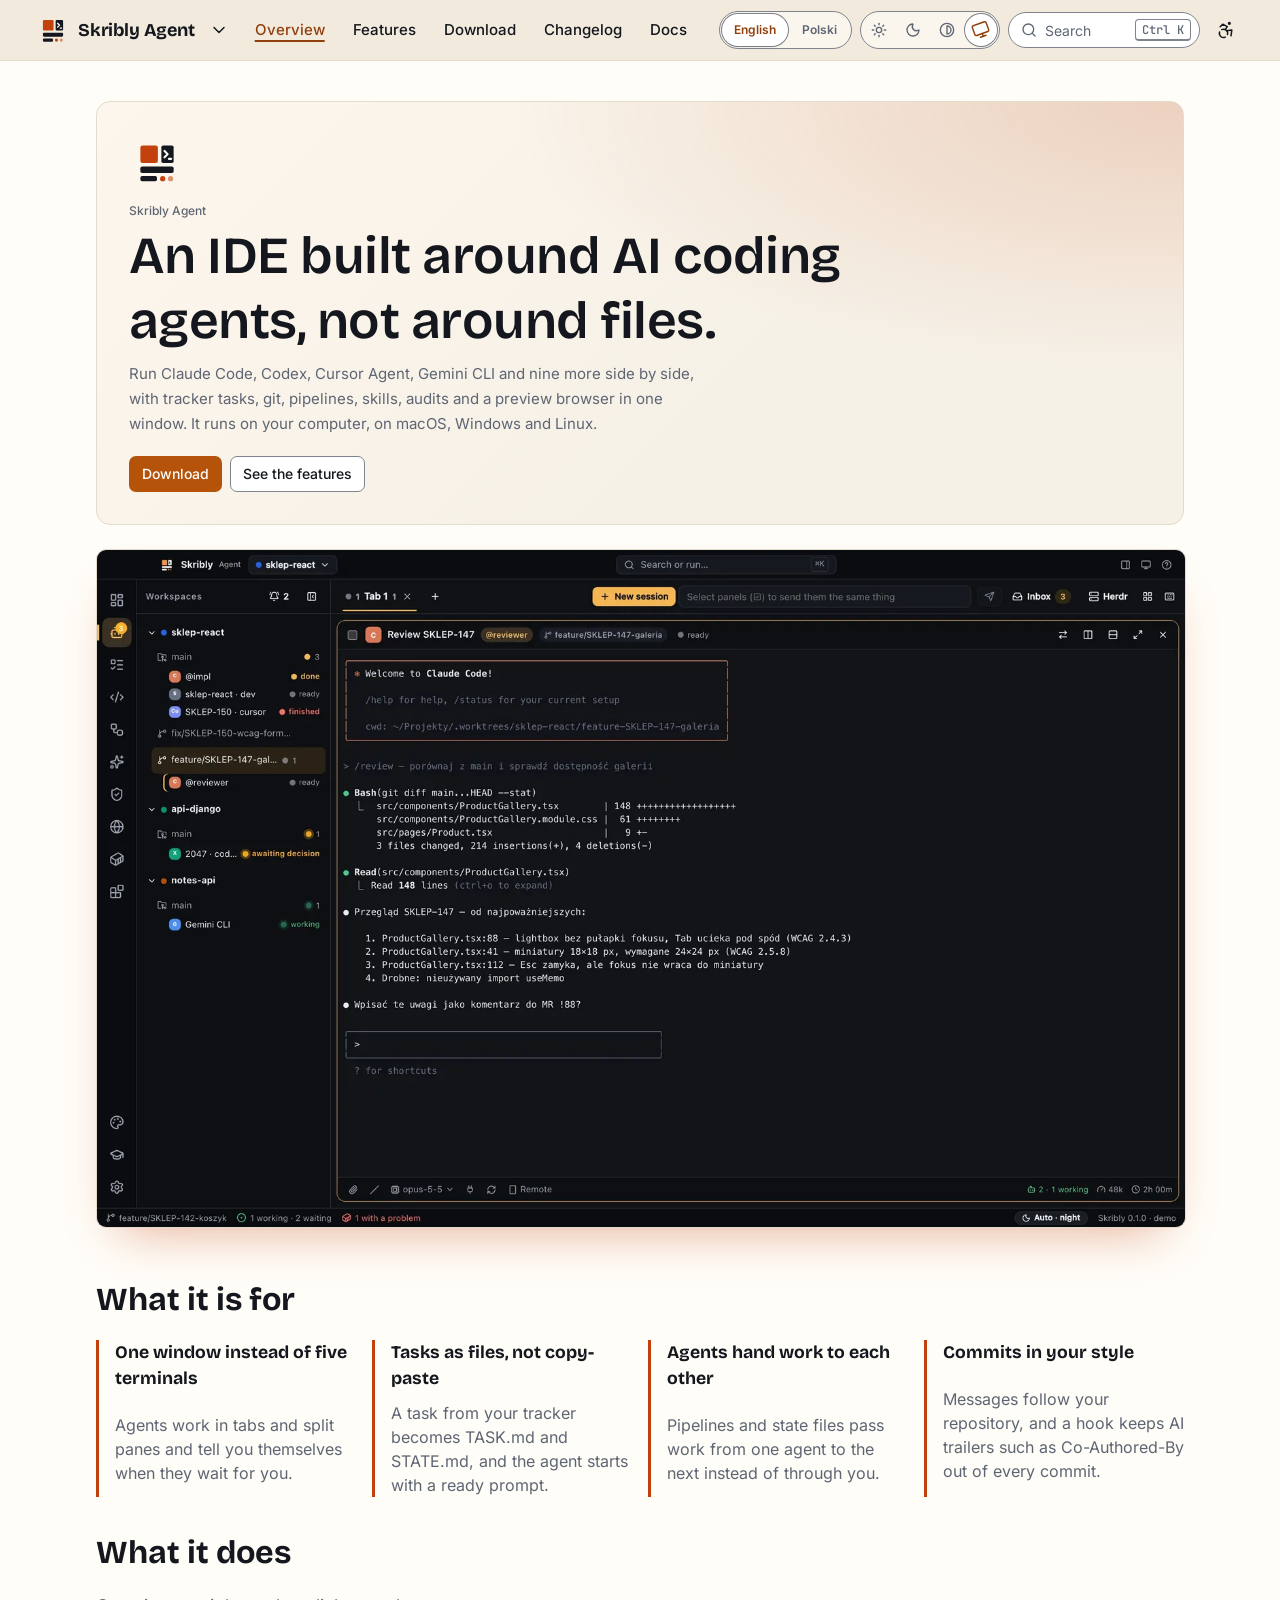
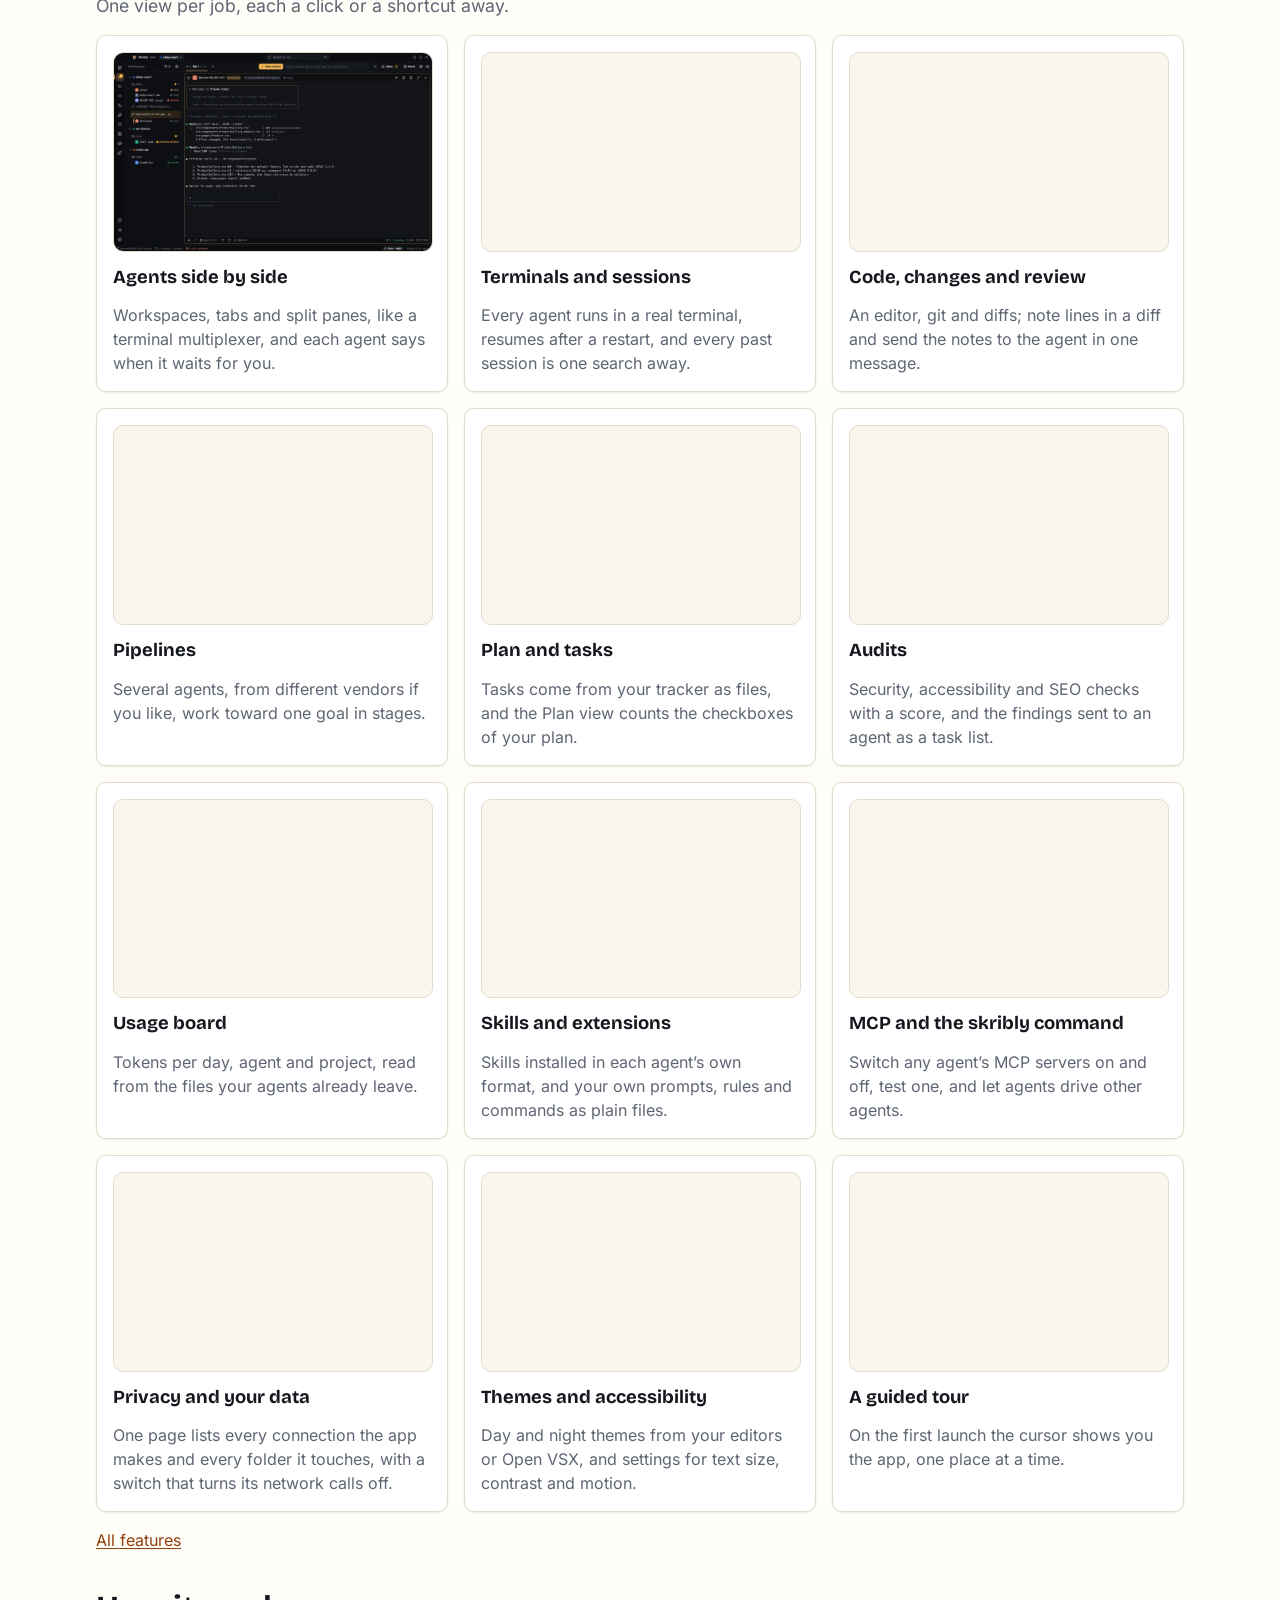
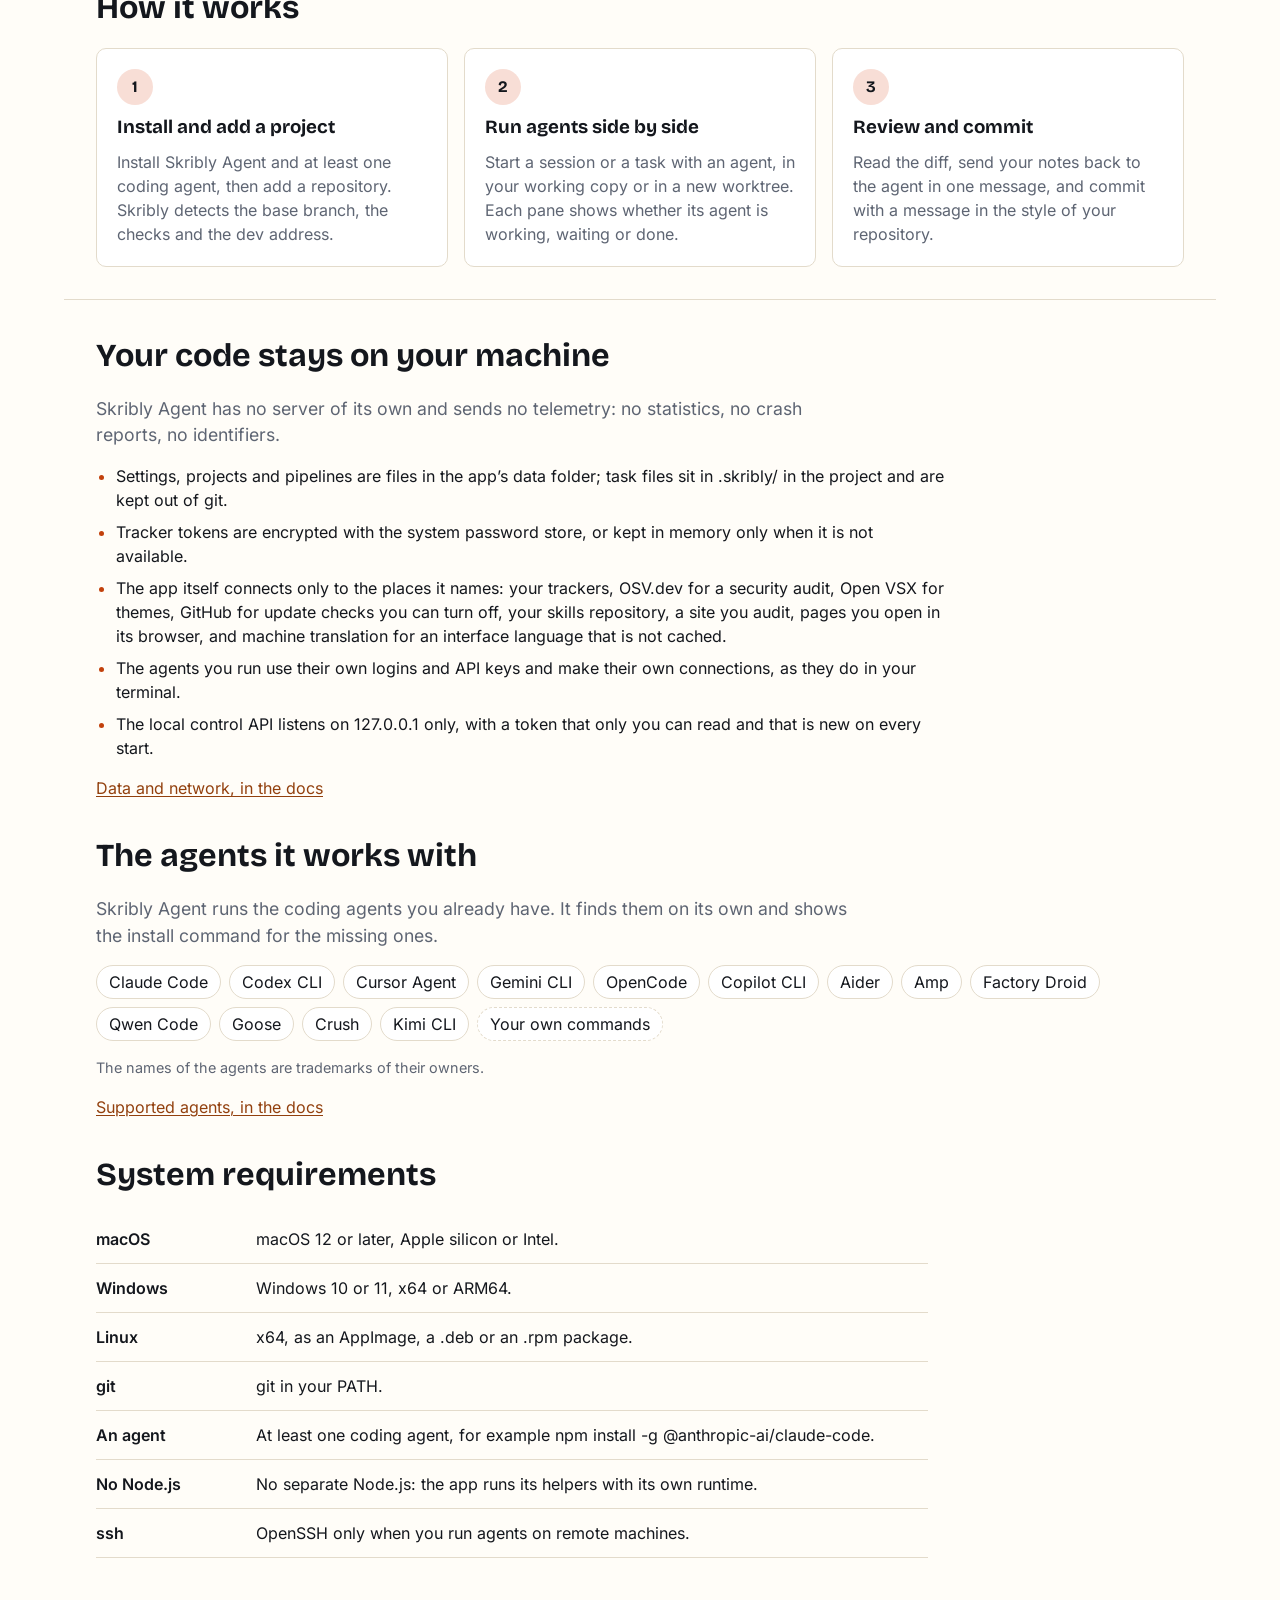
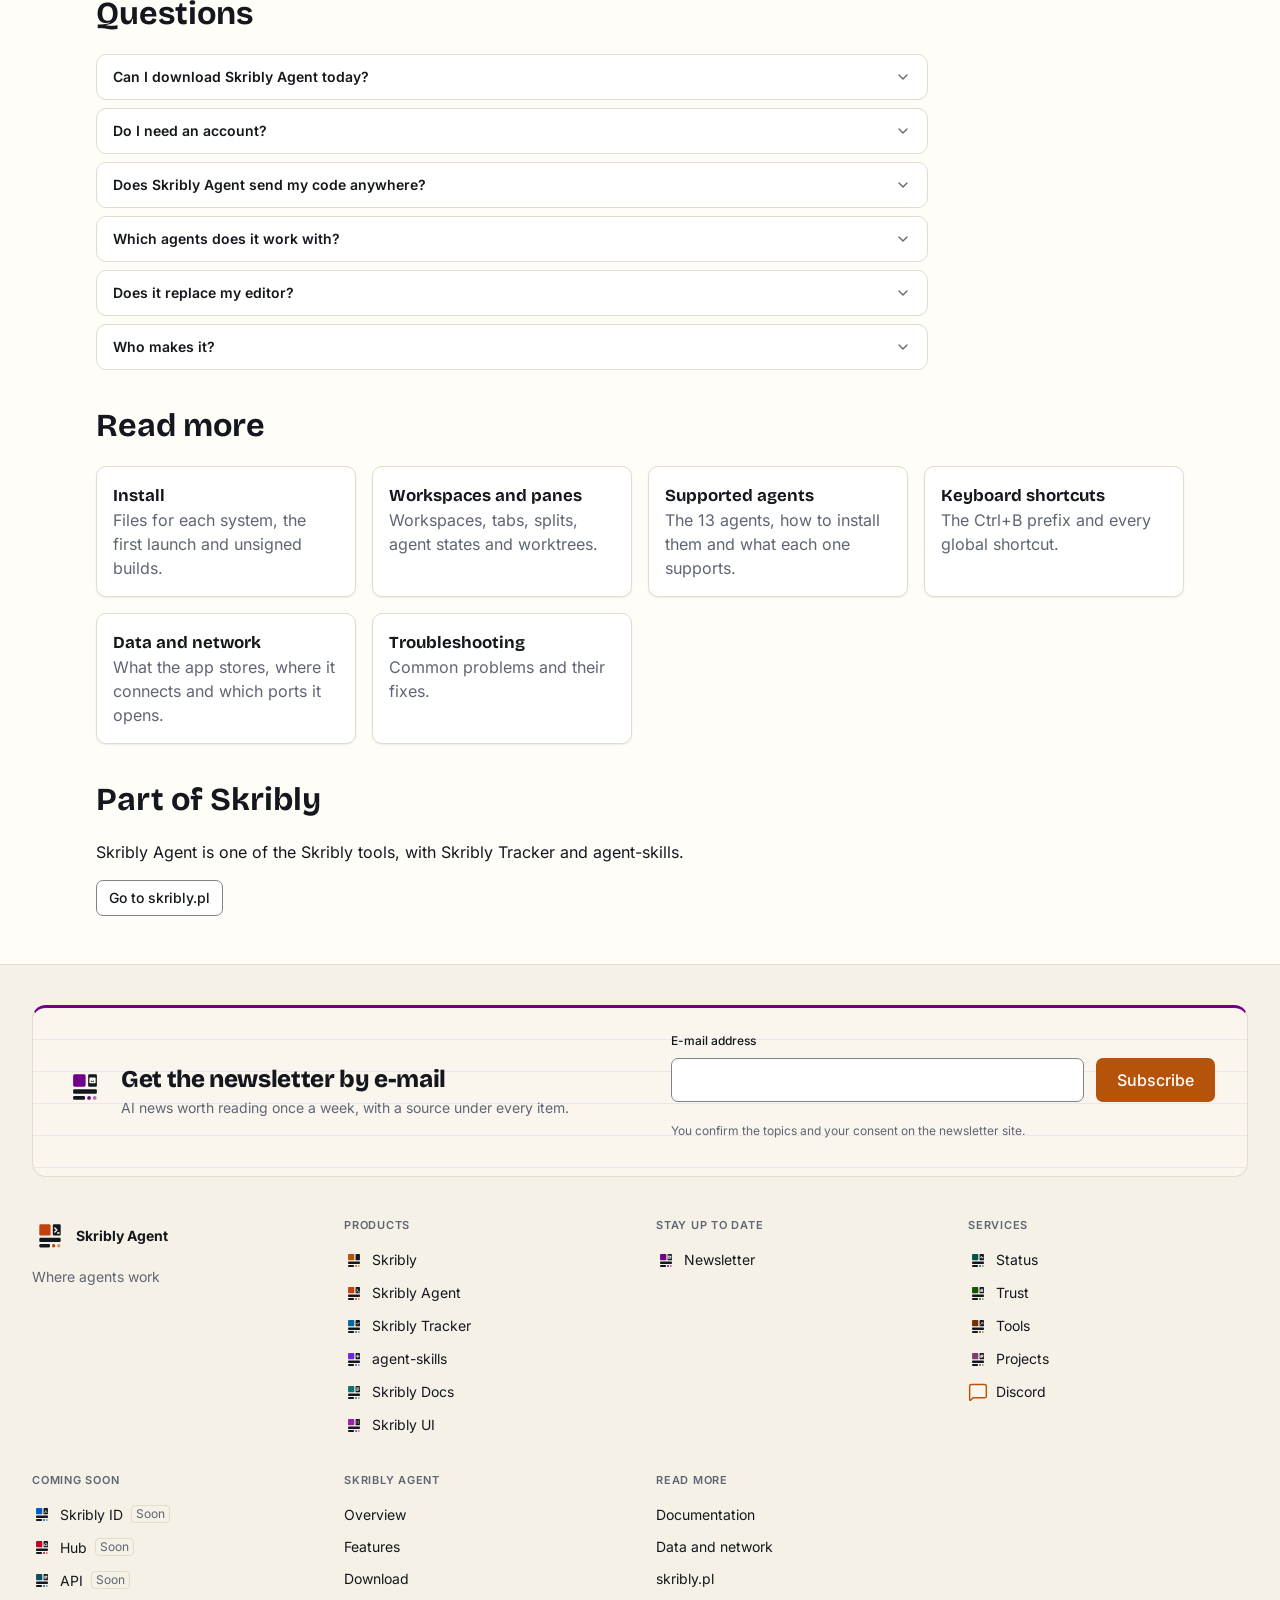
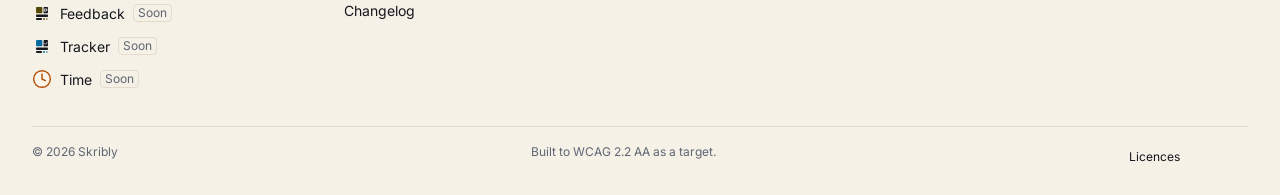
==== commit 8c7f6776: "publish: Time last in the footer" ====
--- a/index.html
+++ b/index.html
@@ -1 +1 @@
-<!DOCTYPE html><html lang="en" dir="ltr"><head><meta charset="utf-8"><meta name="viewport" content="width=device-width, initial-scale=1"><meta http-equiv="Content-Security-Policy" content="default-src 'none'; connect-src 'self'; script-src 'self' 'wasm-unsafe-eval'; style-src 'self'; img-src 'self' data:; font-src 'self'; manifest-src 'self'; media-src 'self'; base-uri 'none'; form-action https://newsletter.skribly.pl; upgrade-insecure-requests"><title>Skribly Agent · An IDE built around AI coding agents | Skribly Agent</title><meta name="description" content="Skribly Agent is a desktop IDE built around AI coding agents, not around files: agents side by side, tasks as files, git, pipelines, skills and audits in one window, running on your machine."><link rel="canonical" href="https://agent.skribly.pl/"><link rel="alternate" hreflang="en" href="https://agent.skribly.pl/"><link rel="alternate" hreflang="pl" href="https://agent.skribly.pl/pl/"><link rel="alternate" hreflang="x-default" href="https://agent.skribly.pl/"><script src="/_astro/prepaint.iife.DfruCCWJ.js"></script><meta name="color-scheme" content="light dark"><meta name="theme-color" media="(prefers-color-scheme: light)" content="#fffdf8"><meta name="theme-color" media="(prefers-color-scheme: dark)" content="#111318"><meta name="referrer" content="strict-origin-when-cross-origin"><link rel="preload" href="/_astro/inter-latin-wght-normal.Dx4kXJAl.woff2" as="font" type="font/woff2" crossorigin><link rel="preload" href="/_astro/bricolage-grotesque-latin-wght-normal.DLoelf7F.woff2" as="font" type="font/woff2" crossorigin><link rel="icon" href="/favicon-32.png" sizes="32x32" type="image/png"><link rel="icon" href="/favicon.svg" type="image/svg+xml"><link rel="apple-touch-icon" href="/apple-touch-icon.png"><link rel="manifest" href="/manifest.webmanifest"><meta property="og:type" content="website"><meta property="og:site_name" content="Skribly Agent"><meta property="og:locale" content="en_GB"><meta property="og:url" content="https://agent.skribly.pl/"><meta property="og:title" content="Skribly Agent · An IDE built around AI coding agents | Skribly Agent"><meta property="og:description" content="Skribly Agent is a desktop IDE built around AI coding agents, not around files: agents side by side, tasks as files, git, pipelines, skills and audits in one window, running on your machine."><meta property="og:image" content="https://agent.skribly.pl/og/image.png"><meta property="og:image:width" content="1200"><meta property="og:image:height" content="630"><meta property="og:image:alt" content="Skribly Agent · An IDE built around AI coding agents | Skribly Agent"><meta name="twitter:card" content="summary_large_image"><meta name="twitter:title" content="Skribly Agent · An IDE built around AI coding agents | Skribly Agent"><meta name="twitter:description" content="Skribly Agent is a desktop IDE built around AI coding agents, not around files: agents side by side, tasks as files, git, pipelines, skills and audits in one window, running on your machine."><meta name="twitter:image" content="https://agent.skribly.pl/og/image.png"><script type="application/ld+json">{"@context":"https://schema.org","@graph":[{"@type":"Organization","@id":"https://skribly.pl/#organization","name":"Skribly","url":"https://skribly.pl/","logo":"https://skribly.pl/img/icons/icon-512.png","sameAs":["https://docs.skribly.pl/","https://ui.skribly.pl/"]},{"@type":"WebSite","@id":"https://agent.skribly.pl/#website","name":"Skribly Agent","url":"https://agent.skribly.pl/","inLanguage":"en","description":"Skribly Agent is a desktop IDE built around AI coding agents, not around files: agents side by side, tasks as files, git, pipelines, skills and audits in one window, running on your machine.","publisher":{"@id":"https://skribly.pl/#organization"}},{"@type":"WebPage","@id":"https://agent.skribly.pl/#page","url":"https://agent.skribly.pl/","name":"Skribly Agent · An IDE built around AI coding agents | Skribly Agent","description":"Skribly Agent is a desktop IDE built around AI coding agents, not around files: agents side by side, tasks as files, git, pipelines, skills and audits in one window, running on your machine.","inLanguage":"en","isPartOf":{"@id":"https://agent.skribly.pl/#website"},"publisher":{"@id":"https://skribly.pl/#organization"}},{"@type":"SoftwareApplication","@id":"https://agent.skribly.pl/#app","name":"Skribly Agent","applicationCategory":"DeveloperApplication","operatingSystem":"macOS 12+, Windows 10, Windows 11, Linux","description":"An IDE built around AI coding agents, not around files.","url":"https://agent.skribly.pl/","inLanguage":["en","pl"],"screenshot":"https://agent.skribly.pl/screens/agents.webp","author":{"@type":"Organization","name":"Skribly","url":"https://skribly.pl"}}]}</script><link rel="stylesheet" href="/_astro/Page.oo4FGN4h.css"><link rel="stylesheet" href="/_astro/_.._0RKXeTr.css"></head><body class="sk-page"><a class="sk-skip-link" href="#content">Skip to content</a><header class="sk-site-header sk-product--agent" data-sk-header><div class="sk-container sk-container--wide sk-site-header__bar"><div class="sk-site-header__brand"><a class="sk-site-header__home" href="/" aria-label="Skribly Agent, home page"><svg class="sk-logo sk-logo--agent" viewBox="0 0 64 64" width="2.125rem" height="2.125rem" focusable="false" aria-hidden="true"><rect x="13" y="13" width="20" height="20" rx="2.5" fill="var(--sk-tool-agent)"/><rect x="37" y="13" width="14" height="20" rx="2" fill="currentColor"/><path d="M40.6 19.4l3.6 3.6-3.6 3.6M45.6 28.4h2.6" fill="none" stroke="var(--sk-bg)" stroke-width="2.4" stroke-linecap="round" stroke-linejoin="round"/><rect x="13" y="37" width="38" height="7.5" rx="2" fill="currentColor"/><rect x="13" y="48" width="19" height="6" rx="2" fill="currentColor"/><circle cx="38.5" cy="51" r="3" fill="var(--sk-tool-agent)"/><circle cx="47.5" cy="51" r="3" fill="var(--sk-tool-agent)" opacity="0.55"/></svg><span class="sk-site-header__name">Skribly Agent</span></a><details class="sk-dropdown sk-ecosystem"><summary class="sk-icon-button sk-ecosystem__toggle" aria-label="Switch product" title="Switch product"><svg class="sk-icon sk-dropdown__chevron" viewBox="0 0 24 24" focusable="false" data-icon="chevron.down" aria-hidden="true"><path d="m6 9 6 6 6-6"></path></svg></summary><div class="sk-dropdown__panel"><p class="sk-ecosystem__title" id="sk-ecosystem-agent">Skribly products</p><ul class="sk-ecosystem__list" aria-labelledby="sk-ecosystem-agent"><li><a class="sk-ecosystem__item sk-product--skribly" href="https://skribly.pl/"><svg class="sk-logo sk-logo--skribly" viewBox="0 0 64 64" width="2.25rem" height="2.25rem" focusable="false" aria-hidden="true"><rect x="13" y="13" width="20" height="20" rx="2.5" fill="var(--sk-accent)"/><rect x="37" y="13" width="14" height="20" rx="2" fill="currentColor"/><rect x="13" y="37" width="38" height="7.5" rx="2" fill="currentColor"/><rect x="13" y="48" width="19" height="6" rx="2" fill="currentColor"/><circle cx="38.5" cy="51" r="3" fill="var(--sk-accent)"/><circle cx="47.5" cy="51" r="3" fill="var(--sk-accent)" opacity="0.55"/></svg><span><strong>Skribly</strong><span>One place for agents, tasks and rules</span></span></a></li><li><a class="sk-ecosystem__item sk-product--agent" href="https://skribly.pl/apps/skribly-agent/" aria-current="true"><svg class="sk-logo sk-logo--agent" viewBox="0 0 64 64" width="2.25rem" height="2.25rem" focusable="false" aria-hidden="true"><rect x="13" y="13" width="20" height="20" rx="2.5" fill="var(--sk-tool-agent)"/><rect x="37" y="13" width="14" height="20" rx="2" fill="currentColor"/><path d="M40.6 19.4l3.6 3.6-3.6 3.6M45.6 28.4h2.6" fill="none" stroke="var(--sk-bg)" stroke-width="2.4" stroke-linecap="round" stroke-linejoin="round"/><rect x="13" y="37" width="38" height="7.5" rx="2" fill="currentColor"/><rect x="13" y="48" width="19" height="6" rx="2" fill="currentColor"/><circle cx="38.5" cy="51" r="3" fill="var(--sk-tool-agent)"/><circle cx="47.5" cy="51" r="3" fill="var(--sk-tool-agent)" opacity="0.55"/></svg><span><strong>Skribly Agent</strong><span>Where agents work</span></span><span class="sk-ecosystem__here">You are here</span></a></li><li><a class="sk-ecosystem__item sk-product--tracker" href="https://skribly.pl/apps/skribly-tracker/"><svg class="sk-logo sk-logo--tracker" viewBox="0 0 64 64" width="2.25rem" height="2.25rem" focusable="false" aria-hidden="true"><rect x="13" y="13" width="20" height="20" rx="2.5" fill="var(--sk-tool-tracker)"/><rect x="37" y="13" width="14" height="20" rx="2" fill="currentColor"/><path d="M40.4 23.6l2.8 2.8 4.8-5.4" fill="none" stroke="var(--sk-bg)" stroke-width="2.4" stroke-linecap="round" stroke-linejoin="round"/><rect x="13" y="37" width="38" height="7.5" rx="2" fill="currentColor"/><rect x="13" y="48" width="19" height="6" rx="2" fill="currentColor"/><circle cx="38.5" cy="51" r="3" fill="var(--sk-tool-tracker)"/><circle cx="47.5" cy="51" r="3" fill="var(--sk-tool-tracker)" opacity="0.55"/></svg><span><strong>Skribly Tracker</strong><span>Where tasks begin</span></span></a></li><li><a class="sk-ecosystem__item sk-product--skills" href="https://skribly.pl/apps/agent-skills/"><svg class="sk-logo sk-logo--skills" viewBox="0 0 64 64" width="2.25rem" height="2.25rem" focusable="false" aria-hidden="true"><rect x="13" y="13" width="20" height="20" rx="2.5" fill="var(--sk-tool-skills)"/><rect x="37" y="13" width="14" height="20" rx="2" fill="currentColor"/><path d="M44 18.6v8.8M39.6 23h8.8" fill="none" stroke="var(--sk-bg)" stroke-width="2.4" stroke-linecap="round" stroke-linejoin="round"/><rect x="13" y="37" width="38" height="7.5" rx="2" fill="currentColor"/><rect x="13" y="48" width="19" height="6" rx="2" fill="currentColor"/><circle cx="38.5" cy="51" r="3" fill="var(--sk-tool-skills)"/><circle cx="47.5" cy="51" r="3" fill="var(--sk-tool-skills)" opacity="0.55"/></svg><span><strong>agent-skills</strong><span>Where the rules live</span></span></a></li><li><a class="sk-ecosystem__item sk-product--docs" href="https://docs.skribly.pl/"><svg class="sk-logo sk-logo--docs" viewBox="0 0 64 64" width="2.25rem" height="2.25rem" focusable="false" aria-hidden="true"><rect x="13" y="13" width="20" height="20" rx="2.5" fill="var(--sk-tool-docs)"/><rect x="37" y="13" width="14" height="20" rx="2" fill="currentColor"/><path d="M40.4 19h7.2M40.4 23h7.2M40.4 27h4.4" fill="none" stroke="var(--sk-bg)" stroke-width="2.4" stroke-linecap="round" stroke-linejoin="round"/><rect x="13" y="37" width="38" height="7.5" rx="2" fill="currentColor"/><rect x="13" y="48" width="19" height="6" rx="2" fill="currentColor"/><circle cx="38.5" cy="51" r="3" fill="var(--sk-tool-docs)"/><circle cx="47.5" cy="51" r="3" fill="var(--sk-tool-docs)" opacity="0.55"/></svg><span><strong>Skribly Docs</strong><span>Guides and reference</span></span></a></li><li><a class="sk-ecosystem__item sk-product--ui" href="https://ui.skribly.pl/"><svg class="sk-logo sk-logo--ui" viewBox="0 0 64 64" width="2.25rem" height="2.25rem" focusable="false" aria-hidden="true"><rect x="13" y="13" width="20" height="20" rx="2.5" fill="var(--sk-tool-ui)"/><rect x="37" y="13" width="14" height="20" rx="2" fill="currentColor"/><path d="M41.2 19.6h.01M46.8 19.6h.01M41.2 25.4h.01M46.8 25.4h.01" fill="none" stroke="var(--sk-bg)" stroke-width="2.4" stroke-linecap="round" stroke-linejoin="round"/><rect x="13" y="37" width="38" height="7.5" rx="2" fill="currentColor"/><rect x="13" y="48" width="19" height="6" rx="2" fill="currentColor"/><circle cx="38.5" cy="51" r="3" fill="var(--sk-tool-ui)"/><circle cx="47.5" cy="51" r="3" fill="var(--sk-tool-ui)" opacity="0.55"/></svg><span><strong>Skribly UI</strong><span>Tokens and components</span></span></a></li></ul><p class="sk-ecosystem__title" id="sk-ecosystem-agent-channels">Stay up to date</p><ul class="sk-ecosystem__list" aria-labelledby="sk-ecosystem-agent-channels"><li><a class="sk-ecosystem__item sk-product--newsletter" href="https://newsletter.skribly.pl/"><svg class="sk-logo sk-logo--newsletter" viewBox="0 0 64 64" width="2.25rem" height="2.25rem" focusable="false" aria-hidden="true"><rect x="13" y="13" width="20" height="20" rx="2.5" fill="var(--sk-tool-newsletter)"/><rect x="37" y="13" width="14" height="20" rx="2" fill="currentColor"/><path d="M40.2 19.6h7.6v6.8h-7.6zM40.6 20.2l3.4 2.8 3.4-2.8" fill="none" stroke="var(--sk-bg)" stroke-width="2.4" stroke-linecap="round" stroke-linejoin="round"/><rect x="13" y="37" width="38" height="7.5" rx="2" fill="currentColor"/><rect x="13" y="48" width="19" height="6" rx="2" fill="currentColor"/><circle cx="38.5" cy="51" r="3" fill="var(--sk-tool-newsletter)"/><circle cx="47.5" cy="51" r="3" fill="var(--sk-tool-newsletter)" opacity="0.55"/></svg><span><strong>Skribly Newsletter</strong><span>AI news every week, each with its source</span></span></a></li></ul><p class="sk-ecosystem__title" id="sk-ecosystem-agent-services">Services</p><ul class="sk-ecosystem__list" aria-labelledby="sk-ecosystem-agent-services"><li><a class="sk-ecosystem__item sk-product--status" href="https://status.skribly.pl/"><svg class="sk-logo sk-logo--status" viewBox="0 0 64 64" width="2.25rem" height="2.25rem" focusable="false" aria-hidden="true"><rect x="13" y="13" width="20" height="20" rx="2.5" fill="var(--sk-tool-status)"/><rect x="37" y="13" width="14" height="20" rx="2" fill="currentColor"/><path d="M39.6 23.6h2.2l1.4-3.6 2.4 6.8 1.4-3.2h1.4" fill="none" stroke="var(--sk-bg)" stroke-width="2.4" stroke-linecap="round" stroke-linejoin="round"/><rect x="13" y="37" width="38" height="7.5" rx="2" fill="currentColor"/><rect x="13" y="48" width="19" height="6" rx="2" fill="currentColor"/><circle cx="38.5" cy="51" r="3" fill="var(--sk-tool-status)"/><circle cx="47.5" cy="51" r="3" fill="var(--sk-tool-status)" opacity="0.55"/></svg><span><strong>Skribly Status</strong><span>Is every service up</span></span></a></li><li><a class="sk-ecosystem__item sk-product--trust" href="https://trust.skribly.pl/"><svg class="sk-logo sk-logo--trust" viewBox="0 0 64 64" width="2.25rem" height="2.25rem" focusable="false" aria-hidden="true"><rect x="13" y="13" width="20" height="20" rx="2.5" fill="var(--sk-tool-trust)"/><rect x="37" y="13" width="14" height="20" rx="2" fill="currentColor"/><path d="M41.8 22.6v-3h4.4v3M40.8 24.2h6.4v2.8h-6.4z" fill="none" stroke="var(--sk-bg)" stroke-width="2.4" stroke-linecap="round" stroke-linejoin="round"/><rect x="13" y="37" width="38" height="7.5" rx="2" fill="currentColor"/><rect x="13" y="48" width="19" height="6" rx="2" fill="currentColor"/><circle cx="38.5" cy="51" r="3" fill="var(--sk-tool-trust)"/><circle cx="47.5" cy="51" r="3" fill="var(--sk-tool-trust)" opacity="0.55"/></svg><span><strong>Skribly Trust</strong><span>Security, privacy and accessibility</span></span></a></li><li><a class="sk-ecosystem__item sk-product--tools" href="https://tools.skribly.pl/"><svg class="sk-logo sk-logo--tools" viewBox="0 0 64 64" width="2.25rem" height="2.25rem" focusable="false" aria-hidden="true"><rect x="13" y="13" width="20" height="20" rx="2.5" fill="var(--sk-tool-tools)"/><rect x="37" y="13" width="14" height="20" rx="2" fill="currentColor"/><path d="M40.8 27.2L46 22M43.8 19.8l4.4 4.4" fill="none" stroke="var(--sk-bg)" stroke-width="2.4" stroke-linecap="round" stroke-linejoin="round"/><rect x="13" y="37" width="38" height="7.5" rx="2" fill="currentColor"/><rect x="13" y="48" width="19" height="6" rx="2" fill="currentColor"/><circle cx="38.5" cy="51" r="3" fill="var(--sk-tool-tools)"/><circle cx="47.5" cy="51" r="3" fill="var(--sk-tool-tools)" opacity="0.55"/></svg><span><strong>Skribly Tools</strong><span>Small tools in the browser</span></span></a></li><li><a class="sk-ecosystem__item sk-product--projects" href="https://projects.skribly.pl/"><svg class="sk-logo sk-logo--projects" viewBox="0 0 64 64" width="2.25rem" height="2.25rem" focusable="false" aria-hidden="true"><rect x="13" y="13" width="20" height="20" rx="2.5" fill="var(--sk-tool-projects)"/><rect x="37" y="13" width="14" height="20" rx="2" fill="currentColor"/><path d="M40.4 21.8h4.8v4.8h-4.8zM43 21.8v-2.6h4.8v4.8h-2.6" fill="none" stroke="var(--sk-bg)" stroke-width="2.4" stroke-linecap="round" stroke-linejoin="round"/><rect x="13" y="37" width="38" height="7.5" rx="2" fill="currentColor"/><rect x="13" y="48" width="19" height="6" rx="2" fill="currentColor"/><circle cx="38.5" cy="51" r="3" fill="var(--sk-tool-projects)"/><circle cx="47.5" cy="51" r="3" fill="var(--sk-tool-projects)" opacity="0.55"/></svg><span><strong>Skribly Projects</strong><span>Every part and how far it is</span></span></a></li><li><a class="sk-ecosystem__item sk-product--discord" href="https://dc.skribly.pl/"><svg class="sk-icon sk-icon--duo sk-ecosystem__icon" viewBox="0 0 24 24" focusable="false" data-icon="content.comment" aria-hidden="true"><g class="sk-icon__fill"><path d="M22 17a2 2 0 0 1-2 2H6.828a2 2 0 0 0-1.414.586l-2.202 2.202A.71.71 0 0 1 2 21.286V5a2 2 0 0 1 2-2h16a2 2 0 0 1 2 2z"></path></g><path d="M22 17a2 2 0 0 1-2 2H6.828a2 2 0 0 0-1.414.586l-2.202 2.202A.71.71 0 0 1 2 21.286V5a2 2 0 0 1 2-2h16a2 2 0 0 1 2 2z"></path></svg><span><strong>Discord</strong><span>Talk with the people who build Skribly</span></span></a></li></ul></div></details></div><div class="sk-site-header__quick"><button class="sk-search-button sk-site-header__wide" type="button" data-sk-search-open data-sk-needs-js aria-haspopup="dialog" aria-controls="sk-search" aria-keyshortcuts="Control+K /"><svg class="sk-icon" viewBox="0 0 24 24" focusable="false" data-icon="action.search" aria-hidden="true"><g class="sk-icon__fill"><circle cx="11" cy="11" r="8"></circle></g><path d="m21 21-4.34-4.34"></path><circle cx="11" cy="11" r="8"></circle></svg><span>Search</span><kbd class="sk-kbd" aria-hidden="true">Ctrl K</kbd></button><button class="sk-icon-button sk-site-header__narrow" type="button" data-sk-search-open data-sk-needs-js aria-label="Search" aria-haspopup="dialog" aria-controls="sk-search" aria-keyshortcuts="Control+K /"><svg class="sk-icon" viewBox="0 0 24 24" focusable="false" data-icon="action.search" aria-hidden="true"><g class="sk-icon__fill"><circle cx="11" cy="11" r="8"></circle></g><path d="m21 21-4.34-4.34"></path><circle cx="11" cy="11" r="8"></circle></svg></button><button class="sk-icon-button" type="button" data-sk-a11y-open data-sk-needs-js aria-controls="sk-a11y-panel" aria-expanded="false" aria-label="Accessibility" title="Open accessibility settings"><svg class="sk-icon" viewBox="0 0 24 24" focusable="false" data-icon="nav.accessibility" aria-hidden="true"><g class="sk-icon__fill"><circle cx="16" cy="4" r="1"></circle></g><circle cx="16" cy="4" r="1"></circle><path d="m18 19 1-7-6 1"></path><path d="m5 8 3-3 5.5 3-2.36 3.5"></path><path d="M4.24 14.5a5 5 0 0 0 6.88 6"></path><path d="M13.76 17.5a5 5 0 0 0-6.88-6"></path></svg></button><button class="sk-icon-button sk-site-header__menu-toggle" type="button" data-sk-menu-toggle data-sk-needs-js aria-expanded="false" aria-controls="sk-site-drawer-agent" aria-label="Menu" data-open="Menu" data-close="Close menu"><span class="sk-burger" aria-hidden="true"><span></span><span></span><span></span></span></button></div><div class="sk-site-header__drawer" id="sk-site-drawer-agent"><nav class="sk-site-nav" aria-label="Main navigation"><ul class="sk-site-nav__list"><li><a class="sk-site-nav__link" href="/" aria-current="page">Overview</a></li><li><a class="sk-site-nav__link" href="/features/">Features</a></li><li><a class="sk-site-nav__link" href="/download/">Download</a></li><li><a class="sk-site-nav__link" href="/changelog/">Changelog</a></li><li><a class="sk-site-nav__link" href="https://docs.skribly.pl/agent/">Docs</a></li></ul></nav><div class="sk-site-header__tools"><nav class="sk-language-switch" aria-label="Language"><ul><li><span lang="en" aria-current="true">English</span></li><li><a href="/pl/" lang="pl" hreflang="pl">Polski</a></li></ul></nav><fieldset class="sk-theme-switch" data-sk-theme-switch><legend class="sk-visually-hidden">Theme</legend><label title="Light"><input type="radio" name="sk-theme-x5hm39" value="light"><svg class="sk-icon" viewBox="0 0 24 24" focusable="false" data-icon="theme.light" aria-hidden="true"><g class="sk-icon__fill"><circle cx="12" cy="12" r="4"></circle></g><circle cx="12" cy="12" r="4"></circle><path d="M12 2v2"></path><path d="M12 20v2"></path><path d="m4.93 4.93 1.41 1.41"></path><path d="m17.66 17.66 1.41 1.41"></path><path d="M2 12h2"></path><path d="M20 12h2"></path><path d="m6.34 17.66-1.41 1.41"></path><path d="m19.07 4.93-1.41 1.41"></path></svg><span class="sk-visually-hidden">Light</span></label><label title="Dark"><input type="radio" name="sk-theme-x5hm39" value="dark"><svg class="sk-icon" viewBox="0 0 24 24" focusable="false" data-icon="theme.dark" aria-hidden="true"><g class="sk-icon__fill"><path d="M20.985 12.486a9 9 0 1 1-9.473-9.472c.405-.022.617.46.402.803a6 6 0 0 0 8.268 8.268c.344-.215.825-.004.803.401"></path></g><path d="M20.985 12.486a9 9 0 1 1-9.473-9.472c.405-.022.617.46.402.803a6 6 0 0 0 8.268 8.268c.344-.215.825-.004.803.401"></path></svg><span class="sk-visually-hidden">Dark</span></label><label title="High contrast"><input type="radio" name="sk-theme-x5hm39" value="contrast"><svg class="sk-icon" viewBox="0 0 24 24" focusable="false" data-icon="theme.contrast" aria-hidden="true"><g class="sk-icon__fill"><circle cx="12" cy="12" r="10"></circle><path d="M12 18a6 6 0 0 0 0-12v12z"></path></g><circle cx="12" cy="12" r="10"></circle><path d="M12 18a6 6 0 0 0 0-12v12z"></path></svg><span class="sk-visually-hidden">High contrast</span></label><label title="System"><input type="radio" name="sk-theme-x5hm39" value="system" checked><svg class="sk-icon" viewBox="0 0 24 24" focusable="false" data-icon="theme.system" aria-hidden="true"><g class="sk-icon__fill"><rect rx="2" x="2" y="3" width="20" height="14"></rect></g><rect rx="2" x="2" y="3" width="20" height="14"></rect><line x1="8" y1="21" x2="16" y2="21"></line><line x1="12" y1="17" x2="12" y2="21"></line></svg><span class="sk-visually-hidden">System</span></label></fieldset><script type="module" src="/_astro/ThemeSwitch.astro_astro_type_script_index_0_lang.CZhldsDc.js"></script></div></div></div></header><script type="module" src="/_astro/SiteHeader.astro_astro_type_script_index_0_lang.C7ESqmu-.js"></script><main class="sk-page__main sk-page__main--full site-main sk-product--agent" id="content" tabindex="-1" data-pagefind-body><div class="sk-container hero-wrap"><header class="sk-hero sk-hero--home sk-hero--display sk-site-hero sk-product--agent" data-sk-hero="home"><div class="sk-hero__body"><span class="sk-site-hero__logo"><svg class="sk-logo sk-logo--agent" viewBox="0 0 64 64" width="3.5rem" height="3.5rem" focusable="false" aria-hidden="true"><rect x="13" y="13" width="20" height="20" rx="2.5" fill="var(--sk-tool-agent)"/><rect x="37" y="13" width="14" height="20" rx="2" fill="currentColor"/><path d="M40.6 19.4l3.6 3.6-3.6 3.6M45.6 28.4h2.6" fill="none" stroke="var(--sk-bg)" stroke-width="2.4" stroke-linecap="round" stroke-linejoin="round"/><rect x="13" y="37" width="38" height="7.5" rx="2" fill="currentColor"/><rect x="13" y="48" width="19" height="6" rx="2" fill="currentColor"/><circle cx="38.5" cy="51" r="3" fill="var(--sk-tool-agent)"/><circle cx="47.5" cy="51" r="3" fill="var(--sk-tool-agent)" opacity="0.55"/></svg></span><p class="sk-hero__eyebrow">Skribly Agent</p><h1 class="sk-hero__title">An IDE built around AI coding agents, not around files.</h1><p class="sk-hero__lead">Run Claude Code, Codex, Cursor Agent, Gemini CLI and nine more side by side, with tracker tasks, git, pipelines, skills, audits and a preview browser in one window. It runs on your computer, on macOS, Windows and Linux.</p><div class="sk-hero__actions"><a class="sk-button" href="/download/" data-action="download">Download</a><a class="sk-button sk-button--outline" href="/features/">See the features</a></div></div></header></div><div class="sk-container hero-shot"><img class="shot" src="/screens/agents.webp" width="1600" height="995" alt="The Agents view: a tree of demo projects and their worktrees on the left and a Claude Code pane on the right summing up a diff and its accessibility findings." loading="eager" decoding="async" fetchpriority="high"></div><section class="sk-container band" aria-labelledby="why"><h2 id="why">What it is for</h2><ul class="why" role="list"><li><h3>One window instead of five terminals</h3><p>Agents work in tabs and split panes and tell you themselves when they wait for you.</p></li><li><h3>Tasks as files, not copy-paste</h3><p>A task from your tracker becomes TASK.md and STATE.md, and the agent starts with a ready prompt.</p></li><li><h3>Agents hand work to each other</h3><p>Pipelines and state files pass work from one agent to the next instead of through you.</p></li><li><h3>Commits in your style</h3><p>Messages follow your repository, and a hook keeps AI trailers such as Co-Authored-By out of every commit.</p></li></ul></section><section class="sk-container band" aria-labelledby="what"><h2 id="what">What it does</h2><p class="band__lead">One view per job, each a click or a shortcut away.</p><ul class="feature-cards" role="list"><li class="sk-card sk-card--link feature-card" data-feature="agents"><img class="shot feature-card__shot" src="/screens/agents.webp" width="1600" height="995" alt="The Agents view: a tree of demo projects and their worktrees on the left and a Claude Code pane on the right summing up a diff and its accessibility findings." loading="lazy" decoding="async"><h3 class="feature-card__name"><a class="sk-card__link" href="/features/#agents">Agents side by side</a></h3><p>Workspaces, tabs and split panes, like a terminal multiplexer, and each agent says when it waits for you.</p></li><li class="sk-card sk-card--link feature-card" data-feature="terminals"><img class="shot feature-card__shot" src="/screens/session-history.webp" width="1600" height="995" alt="The session history: five past agent sessions with title, agent, project, branch, date and tokens, each with a Resume button." loading="lazy" decoding="async"><h3 class="feature-card__name"><a class="sk-card__link" href="/features/#terminals">Terminals and sessions</a></h3><p>Every agent runs in a real terminal, resumes after a restart, and every past session is one search away.</p></li><li class="sk-card sk-card--link feature-card" data-feature="code"><img class="shot feature-card__shot" src="/screens/code-review.webp" width="1600" height="995" alt="The Code view: a diff of a cart drawer component with two review notes below it and a Send to the agent button." loading="lazy" decoding="async"><h3 class="feature-card__name"><a class="sk-card__link" href="/features/#code">Code, changes and review</a></h3><p>An editor, git and diffs; note lines in a diff and send the notes to the agent in one message.</p></li><li class="sk-card sk-card--link feature-card" data-feature="pipelines"><img class="shot feature-card__shot" src="/screens/pipelines.webp" width="1480" height="920" alt="The Pipelines view in the day theme: the three built-in pipelines on the left and the Planner, Implementer and Reviewer steps of Plan, execution and review on a graph, with how it works on the right." loading="lazy" decoding="async"><h3 class="feature-card__name"><a class="sk-card__link" href="/features/#pipelines">Pipelines</a></h3><p>Several agents, from different vendors if you like, work toward one goal in stages.</p></li><li class="sk-card sk-card--link feature-card" data-feature="plan"><img class="shot feature-card__shot" src="/screens/plan.webp" width="1600" height="995" alt="The Plan view in the day theme: a 38 percent progress bar, the plan files with progress per file and the list of open items." loading="lazy" decoding="async"><h3 class="feature-card__name"><a class="sk-card__link" href="/features/#plan">Plan and tasks</a></h3><p>Tasks come from your tracker as files, and the Plan view counts the checkboxes of your plan.</p></li><li class="sk-card sk-card--link feature-card" data-feature="audits"><img class="shot feature-card__shot" src="/screens/audits.webp" width="1600" height="995" alt="A security audit with a score of 40 out of 100 and eleven findings sorted by severity, from a token in a script to version ranges." loading="lazy" decoding="async"><h3 class="feature-card__name"><a class="sk-card__link" href="/features/#audits">Audits</a></h3><p>Security, accessibility and SEO checks with a score, and the findings sent to an agent as a task list.</p></li><li class="sk-card sk-card--link feature-card" data-feature="usage"><img class="shot feature-card__shot" src="/screens/usage-board.webp" width="1600" height="995" alt="The token use board: a 14-day table of input, output and cache tokens per agent and project, with a note on what can be measured for each agent." loading="lazy" decoding="async"><h3 class="feature-card__name"><a class="sk-card__link" href="/features/#usage">Usage board</a></h3><p>Tokens per day, agent and project, read from the files your agents already leave.</p></li><li class="sk-card sk-card--link feature-card" data-feature="skills"><img class="shot feature-card__shot" src="/screens/skills.webp" width="1600" height="995" alt="The Skills view: cards of installable skills such as Task workflow, Project-style commit and Pre-commit review, with category filters and a Sync button." loading="lazy" decoding="async"><h3 class="feature-card__name"><a class="sk-card__link" href="/features/#skills">Skills and extensions</a></h3><p>Skills installed in each agent’s own format, and your own prompts, rules and commands as plain files.</p></li><li class="sk-card sk-card--link feature-card" data-feature="mcp"><img class="shot feature-card__shot" src="/screens/mcp.webp" width="1600" height="995" alt="The MCP servers tab: servers grouped by agent, Claude Code, Codex, Cursor Agent and Gemini CLI, with switches, scopes and start commands." loading="lazy" decoding="async"><h3 class="feature-card__name"><a class="sk-card__link" href="/features/#mcp">MCP and the skribly command</a></h3><p>Switch any agent’s MCP servers on and off, test one, and let agents drive other agents.</p></li><li class="sk-card sk-card--link feature-card" data-feature="privacy"><img class="shot feature-card__shot" src="/screens/privacy.webp" width="1600" height="995" alt="Settings, Privacy and network: a switch that blocks all network calls of the app and cards that explain what it does not cover." loading="lazy" decoding="async"><h3 class="feature-card__name"><a class="sk-card__link" href="/features/#privacy">Privacy and your data</a></h3><p>One page lists every connection the app makes and every folder it touches, with a switch that turns its network calls off.</p></li><li class="sk-card sk-card--link feature-card" data-feature="themes"><img class="shot feature-card__shot" src="/screens/themes.webp" width="1600" height="995" alt="The Appearance settings: the chosen day and night themes, a text size slider and a grid of theme previews from built-in, VS Code, Cursor and Windsurf sources." loading="lazy" decoding="async"><h3 class="feature-card__name"><a class="sk-card__link" href="/features/#themes">Themes and accessibility</a></h3><p>Day and night themes from your editors or Open VSX, and settings for text size, contrast and motion.</p></li><li class="sk-card sk-card--link feature-card" data-feature="tour"><img class="shot feature-card__shot" src="/screens/tour.webp" width="1600" height="995" alt="The guided tour, step 2 of 15, explaining the project switcher over the dimmed Dashboard." loading="lazy" decoding="async"><h3 class="feature-card__name"><a class="sk-card__link" href="/features/#tour">A guided tour</a></h3><p>On the first launch the cursor shows you the app, one place at a time.</p></li></ul><p><a class="sk-link" href="/features/">All features</a></p></section><section class="sk-container band" aria-labelledby="how"><h2 id="how">How it works</h2><ol class="steps" role="list"><li class="steps__item"><span class="steps__number" aria-hidden="true">1</span><h3>Install and add a project</h3><p>Install Skribly Agent and at least one coding agent, then add a repository. Skribly detects the base branch, the checks and the dev address.</p></li><li class="steps__item"><span class="steps__number" aria-hidden="true">2</span><h3>Run agents side by side</h3><p>Start a session or a task with an agent, in your working copy or in a new worktree. Each pane shows whether its agent is working, waiting or done.</p></li><li class="steps__item"><span class="steps__number" aria-hidden="true">3</span><h3>Review and commit</h3><p>Read the diff, send your notes back to the agent in one message, and commit with a message in the style of your repository.</p></li></ol></section><section class="sk-container band local" aria-labelledby="local"><h2 id="local">Your code stays on your machine</h2><p class="band__lead">Skribly Agent has no server of its own and sends no telemetry: no statistics, no crash reports, no identifiers.</p><ul class="ticks"><li>Settings, projects and pipelines are files in the app’s data folder; task files sit in .skribly/ in the project and are kept out of git.</li><li>Tracker tokens are encrypted with the system password store, or kept in memory only when it is not available.</li><li>The app itself connects only to the places it names: your trackers, OSV.dev for a security audit, Open VSX for themes, GitHub for update checks you can turn off, your skills repository, a site you audit, pages you open in its browser, and machine translation for an interface language that is not cached.</li><li>The agents you run use their own logins and API keys and make their own connections, as they do in your terminal.</li><li>The local control API listens on 127.0.0.1 only, with a token that only you can read and that is new on every start.</li></ul><p><a class="sk-link" href="https://docs.skribly.pl/agent/data-and-network/">Data and network, in the docs</a></p></section><section class="sk-container band" aria-labelledby="agents"><h2 id="agents">The agents it works with</h2><p class="band__lead">Skribly Agent runs the coding agents you already have. It finds them on its own and shows the install command for the missing ones.</p><ul class="agent-list" role="list"><li>Claude Code</li><li>Codex CLI</li><li>Cursor Agent</li><li>Gemini CLI</li><li>OpenCode</li><li>Copilot CLI</li><li>Aider</li><li>Amp</li><li>Factory Droid</li><li>Qwen Code</li><li>Goose</li><li>Crush</li><li>Kimi CLI</li><li class="agent-list__own">Your own commands</li></ul><p class="band__note">The names of the agents are trademarks of their owners.</p><p><a class="sk-link" href="https://docs.skribly.pl/agent/agents/">Supported agents, in the docs</a></p></section><section class="sk-container band" aria-labelledby="requirements"><h2 id="requirements">System requirements</h2><dl class="requirements"><div class="requirements__row"><dt>macOS</dt><dd>macOS 12 or later, Apple silicon or Intel.</dd></div><div class="requirements__row"><dt>Windows</dt><dd>Windows 10 or 11, x64 or ARM64.</dd></div><div class="requirements__row"><dt>Linux</dt><dd>x64, as an AppImage, a .deb or an .rpm package.</dd></div><div class="requirements__row"><dt>git</dt><dd>git in your PATH.</dd></div><div class="requirements__row"><dt>An agent</dt><dd>At least one coding agent, for example npm install -g @anthropic-ai/claude-code.</dd></div><div class="requirements__row"><dt>No Node.js</dt><dd>No separate Node.js: the app runs its helpers with its own runtime.</dd></div><div class="requirements__row"><dt>ssh</dt><dd>OpenSSH only when you run agents on remote machines.</dd></div></dl></section><section class="sk-container band" aria-labelledby="faq"><h2 id="faq">Questions</h2><div class="faq"><details class="sk-details"><summary>Can I download Skribly Agent today?</summary><div class="sk-details__body"><p>Not yet. The download page is ready and its buttons stay off while the first public release is prepared. Then each file will be listed there with its version, size and SHA-256.</p></div></details><details class="sk-details"><summary>Do I need an account?</summary><div class="sk-details__body"><p>No. Skribly Agent has no account and no server of its own. Your agents use their own logins and API keys.</p></div></details><details class="sk-details"><summary>Does Skribly Agent send my code anywhere?</summary><div class="sk-details__body"><p>No. The app sends no telemetry and has no server. The agents you run connect to their own services, as they do in your terminal; the docs page Data and network lists every place the app itself connects to.</p></div></details><details class="sk-details"><summary>Which agents does it work with?</summary><div class="sk-details__body"><p>Thirteen coding agents, from Claude Code and Codex CLI to Goose and Kimi CLI, and any command of your own.</p></div></details><details class="sk-details"><summary>Does it replace my editor?</summary><div class="sk-details__body"><p>It has a code editor with quick open, search in files, side-by-side diffs and a terminal, so many tasks need no other window. Files an agent changes reload by themselves.</p></div></details><details class="sk-details"><summary>Who makes it?</summary><div class="sk-details__body"><p>The Skribly team, as a non-commercial project. The other Skribly tools are on skribly.pl.</p></div></details></div></section><section class="sk-container band" aria-labelledby="read"><h2 id="read">Read more</h2><ul class="read" role="list"><li class="sk-card sk-card--link"><h3 class="read__title"><a class="sk-card__link" href="https://docs.skribly.pl/agent/install/">Install</a></h3><p>Files for each system, the first launch and unsigned builds.</p></li><li class="sk-card sk-card--link"><h3 class="read__title"><a class="sk-card__link" href="https://docs.skribly.pl/agent/workspaces/">Workspaces and panes</a></h3><p>Workspaces, tabs, splits, agent states and worktrees.</p></li><li class="sk-card sk-card--link"><h3 class="read__title"><a class="sk-card__link" href="https://docs.skribly.pl/agent/agents/">Supported agents</a></h3><p>The 13 agents, how to install them and what each one supports.</p></li><li class="sk-card sk-card--link"><h3 class="read__title"><a class="sk-card__link" href="https://docs.skribly.pl/agent/shortcuts/">Keyboard shortcuts</a></h3><p>The Ctrl+B prefix and every global shortcut.</p></li><li class="sk-card sk-card--link"><h3 class="read__title"><a class="sk-card__link" href="https://docs.skribly.pl/agent/data-and-network/">Data and network</a></h3><p>What the app stores, where it connects and which ports it opens.</p></li><li class="sk-card sk-card--link"><h3 class="read__title"><a class="sk-card__link" href="https://docs.skribly.pl/agent/troubleshooting/">Troubleshooting</a></h3><p>Common problems and their fixes.</p></li></ul></section><section class="sk-container band skribly" aria-labelledby="skribly"><h2 id="skribly">Part of Skribly</h2><p>Skribly Agent is one of the Skribly tools, with Skribly Tracker and agent-skills.</p><p><a class="sk-button sk-button--outline" href="https://skribly.pl/">Go to skribly.pl</a></p></section></main><footer class="sk-site-footer sk-product--agent"><div class="sk-container sk-container--wide"><section aria-labelledby="sk-footer-newsletter-title" class="sk-band sk-band--sunken sk-pattern sk-pattern--ruled sk-product--newsletter sk-newsletter-signup sk-newsletter-signup--footer"><div class="sk-newsletter-signup__text"><svg class="sk-logo sk-logo--newsletter" viewBox="0 0 64 64" width="2.5rem" height="2.5rem" focusable="false" aria-hidden="true"><rect x="13" y="13" width="20" height="20" rx="2.5" fill="var(--sk-tool-newsletter)"/><rect x="37" y="13" width="14" height="20" rx="2" fill="currentColor"/><path d="M40.2 19.6h7.6v6.8h-7.6zM40.6 20.2l3.4 2.8 3.4-2.8" fill="none" stroke="var(--sk-bg)" stroke-width="2.4" stroke-linecap="round" stroke-linejoin="round"/><rect x="13" y="37" width="38" height="7.5" rx="2" fill="currentColor"/><rect x="13" y="48" width="19" height="6" rx="2" fill="currentColor"/><circle cx="38.5" cy="51" r="3" fill="var(--sk-tool-newsletter)"/><circle cx="47.5" cy="51" r="3" fill="var(--sk-tool-newsletter)" opacity="0.55"/></svg><h2 class="sk-newsletter-signup__title" id="sk-footer-newsletter-title">Get the newsletter by e-mail</h2><p class="sk-newsletter-signup__lead">AI news worth reading once a week, with a source under every item.</p></div><form class="sk-newsletter-signup__form" method="get" action="https://newsletter.skribly.pl/#signup" aria-labelledby="sk-footer-newsletter-title"><label class="sk-label" for="sk-footer-newsletter-email">E-mail address</label><div class="sk-newsletter-signup__row"><input class="sk-input sk-newsletter-signup__input" type="email" id="sk-footer-newsletter-email" name="email" autocomplete="email" inputmode="email" spellcheck="false" maxlength="254" required aria-describedby="sk-footer-newsletter-hint"><button class="sk-button" type="submit">Subscribe</button></div><p class="sk-hint" id="sk-footer-newsletter-hint">You confirm the topics and your consent on the newsletter site.</p></form></section><div class="sk-site-footer__grid"><div class="sk-site-footer__brand"><a href="https://skribly.pl/apps/skribly-agent/" aria-label="Skribly Agent, home page"><svg class="sk-logo sk-logo--agent" viewBox="0 0 64 64" width="2.25rem" height="2.25rem" focusable="false" aria-hidden="true"><rect x="13" y="13" width="20" height="20" rx="2.5" fill="var(--sk-tool-agent)"/><rect x="37" y="13" width="14" height="20" rx="2" fill="currentColor"/><path d="M40.6 19.4l3.6 3.6-3.6 3.6M45.6 28.4h2.6" fill="none" stroke="var(--sk-bg)" stroke-width="2.4" stroke-linecap="round" stroke-linejoin="round"/><rect x="13" y="37" width="38" height="7.5" rx="2" fill="currentColor"/><rect x="13" y="48" width="19" height="6" rx="2" fill="currentColor"/><circle cx="38.5" cy="51" r="3" fill="var(--sk-tool-agent)"/><circle cx="47.5" cy="51" r="3" fill="var(--sk-tool-agent)" opacity="0.55"/></svg><strong>Skribly Agent</strong></a><p>Where agents work</p></div><nav aria-labelledby="sk-footer-products-agent"><h2 id="sk-footer-products-agent">Products</h2><ul><li><a href="https://skribly.pl/"><svg class="sk-logo sk-logo--skribly" viewBox="0 0 64 64" width="1.25rem" height="1.25rem" focusable="false" aria-hidden="true"><rect x="13" y="13" width="20" height="20" rx="2.5" fill="var(--sk-accent)"/><rect x="37" y="13" width="14" height="20" rx="2" fill="currentColor"/><rect x="13" y="37" width="38" height="7.5" rx="2" fill="currentColor"/><rect x="13" y="48" width="19" height="6" rx="2" fill="currentColor"/><circle cx="38.5" cy="51" r="3" fill="var(--sk-accent)"/><circle cx="47.5" cy="51" r="3" fill="var(--sk-accent)" opacity="0.55"/></svg>Skribly</a></li><li><a href="https://skribly.pl/apps/skribly-agent/" aria-current="true"><svg class="sk-logo sk-logo--agent" viewBox="0 0 64 64" width="1.25rem" height="1.25rem" focusable="false" aria-hidden="true"><rect x="13" y="13" width="20" height="20" rx="2.5" fill="var(--sk-tool-agent)"/><rect x="37" y="13" width="14" height="20" rx="2" fill="currentColor"/><path d="M40.6 19.4l3.6 3.6-3.6 3.6M45.6 28.4h2.6" fill="none" stroke="var(--sk-bg)" stroke-width="2.4" stroke-linecap="round" stroke-linejoin="round"/><rect x="13" y="37" width="38" height="7.5" rx="2" fill="currentColor"/><rect x="13" y="48" width="19" height="6" rx="2" fill="currentColor"/><circle cx="38.5" cy="51" r="3" fill="var(--sk-tool-agent)"/><circle cx="47.5" cy="51" r="3" fill="var(--sk-tool-agent)" opacity="0.55"/></svg>Skribly Agent</a></li><li><a href="https://skribly.pl/apps/skribly-tracker/"><svg class="sk-logo sk-logo--tracker" viewBox="0 0 64 64" width="1.25rem" height="1.25rem" focusable="false" aria-hidden="true"><rect x="13" y="13" width="20" height="20" rx="2.5" fill="var(--sk-tool-tracker)"/><rect x="37" y="13" width="14" height="20" rx="2" fill="currentColor"/><path d="M40.4 23.6l2.8 2.8 4.8-5.4" fill="none" stroke="var(--sk-bg)" stroke-width="2.4" stroke-linecap="round" stroke-linejoin="round"/><rect x="13" y="37" width="38" height="7.5" rx="2" fill="currentColor"/><rect x="13" y="48" width="19" height="6" rx="2" fill="currentColor"/><circle cx="38.5" cy="51" r="3" fill="var(--sk-tool-tracker)"/><circle cx="47.5" cy="51" r="3" fill="var(--sk-tool-tracker)" opacity="0.55"/></svg>Skribly Tracker</a></li><li><a href="https://skribly.pl/apps/agent-skills/"><svg class="sk-logo sk-logo--skills" viewBox="0 0 64 64" width="1.25rem" height="1.25rem" focusable="false" aria-hidden="true"><rect x="13" y="13" width="20" height="20" rx="2.5" fill="var(--sk-tool-skills)"/><rect x="37" y="13" width="14" height="20" rx="2" fill="currentColor"/><path d="M44 18.6v8.8M39.6 23h8.8" fill="none" stroke="var(--sk-bg)" stroke-width="2.4" stroke-linecap="round" stroke-linejoin="round"/><rect x="13" y="37" width="38" height="7.5" rx="2" fill="currentColor"/><rect x="13" y="48" width="19" height="6" rx="2" fill="currentColor"/><circle cx="38.5" cy="51" r="3" fill="var(--sk-tool-skills)"/><circle cx="47.5" cy="51" r="3" fill="var(--sk-tool-skills)" opacity="0.55"/></svg>agent-skills</a></li><li><a href="https://docs.skribly.pl/"><svg class="sk-logo sk-logo--docs" viewBox="0 0 64 64" width="1.25rem" height="1.25rem" focusable="false" aria-hidden="true"><rect x="13" y="13" width="20" height="20" rx="2.5" fill="var(--sk-tool-docs)"/><rect x="37" y="13" width="14" height="20" rx="2" fill="currentColor"/><path d="M40.4 19h7.2M40.4 23h7.2M40.4 27h4.4" fill="none" stroke="var(--sk-bg)" stroke-width="2.4" stroke-linecap="round" stroke-linejoin="round"/><rect x="13" y="37" width="38" height="7.5" rx="2" fill="currentColor"/><rect x="13" y="48" width="19" height="6" rx="2" fill="currentColor"/><circle cx="38.5" cy="51" r="3" fill="var(--sk-tool-docs)"/><circle cx="47.5" cy="51" r="3" fill="var(--sk-tool-docs)" opacity="0.55"/></svg>Skribly Docs</a></li><li><a href="https://ui.skribly.pl/"><svg class="sk-logo sk-logo--ui" viewBox="0 0 64 64" width="1.25rem" height="1.25rem" focusable="false" aria-hidden="true"><rect x="13" y="13" width="20" height="20" rx="2.5" fill="var(--sk-tool-ui)"/><rect x="37" y="13" width="14" height="20" rx="2" fill="currentColor"/><path d="M41.2 19.6h.01M46.8 19.6h.01M41.2 25.4h.01M46.8 25.4h.01" fill="none" stroke="var(--sk-bg)" stroke-width="2.4" stroke-linecap="round" stroke-linejoin="round"/><rect x="13" y="37" width="38" height="7.5" rx="2" fill="currentColor"/><rect x="13" y="48" width="19" height="6" rx="2" fill="currentColor"/><circle cx="38.5" cy="51" r="3" fill="var(--sk-tool-ui)"/><circle cx="47.5" cy="51" r="3" fill="var(--sk-tool-ui)" opacity="0.55"/></svg>Skribly UI</a></li></ul></nav><nav aria-labelledby="sk-footer-channels-agent"><h2 id="sk-footer-channels-agent">Stay up to date</h2><ul><li><a href="https://newsletter.skribly.pl/"><svg class="sk-logo sk-logo--newsletter" viewBox="0 0 64 64" width="1.25rem" height="1.25rem" focusable="false" aria-hidden="true"><rect x="13" y="13" width="20" height="20" rx="2.5" fill="var(--sk-tool-newsletter)"/><rect x="37" y="13" width="14" height="20" rx="2" fill="currentColor"/><path d="M40.2 19.6h7.6v6.8h-7.6zM40.6 20.2l3.4 2.8 3.4-2.8" fill="none" stroke="var(--sk-bg)" stroke-width="2.4" stroke-linecap="round" stroke-linejoin="round"/><rect x="13" y="37" width="38" height="7.5" rx="2" fill="currentColor"/><rect x="13" y="48" width="19" height="6" rx="2" fill="currentColor"/><circle cx="38.5" cy="51" r="3" fill="var(--sk-tool-newsletter)"/><circle cx="47.5" cy="51" r="3" fill="var(--sk-tool-newsletter)" opacity="0.55"/></svg>Newsletter</a></li></ul></nav><nav aria-labelledby="sk-footer-services-agent"><h2 id="sk-footer-services-agent">Services</h2><ul><li><a href="https://status.skribly.pl/"><svg class="sk-logo sk-logo--status" viewBox="0 0 64 64" width="1.25rem" height="1.25rem" focusable="false" aria-hidden="true"><rect x="13" y="13" width="20" height="20" rx="2.5" fill="var(--sk-tool-status)"/><rect x="37" y="13" width="14" height="20" rx="2" fill="currentColor"/><path d="M39.6 23.6h2.2l1.4-3.6 2.4 6.8 1.4-3.2h1.4" fill="none" stroke="var(--sk-bg)" stroke-width="2.4" stroke-linecap="round" stroke-linejoin="round"/><rect x="13" y="37" width="38" height="7.5" rx="2" fill="currentColor"/><rect x="13" y="48" width="19" height="6" rx="2" fill="currentColor"/><circle cx="38.5" cy="51" r="3" fill="var(--sk-tool-status)"/><circle cx="47.5" cy="51" r="3" fill="var(--sk-tool-status)" opacity="0.55"/></svg>Status</a></li><li><a href="https://trust.skribly.pl/"><svg class="sk-logo sk-logo--trust" viewBox="0 0 64 64" width="1.25rem" height="1.25rem" focusable="false" aria-hidden="true"><rect x="13" y="13" width="20" height="20" rx="2.5" fill="var(--sk-tool-trust)"/><rect x="37" y="13" width="14" height="20" rx="2" fill="currentColor"/><path d="M41.8 22.6v-3h4.4v3M40.8 24.2h6.4v2.8h-6.4z" fill="none" stroke="var(--sk-bg)" stroke-width="2.4" stroke-linecap="round" stroke-linejoin="round"/><rect x="13" y="37" width="38" height="7.5" rx="2" fill="currentColor"/><rect x="13" y="48" width="19" height="6" rx="2" fill="currentColor"/><circle cx="38.5" cy="51" r="3" fill="var(--sk-tool-trust)"/><circle cx="47.5" cy="51" r="3" fill="var(--sk-tool-trust)" opacity="0.55"/></svg>Trust</a></li><li><a href="https://tools.skribly.pl/"><svg class="sk-logo sk-logo--tools" viewBox="0 0 64 64" width="1.25rem" height="1.25rem" focusable="false" aria-hidden="true"><rect x="13" y="13" width="20" height="20" rx="2.5" fill="var(--sk-tool-tools)"/><rect x="37" y="13" width="14" height="20" rx="2" fill="currentColor"/><path d="M40.8 27.2L46 22M43.8 19.8l4.4 4.4" fill="none" stroke="var(--sk-bg)" stroke-width="2.4" stroke-linecap="round" stroke-linejoin="round"/><rect x="13" y="37" width="38" height="7.5" rx="2" fill="currentColor"/><rect x="13" y="48" width="19" height="6" rx="2" fill="currentColor"/><circle cx="38.5" cy="51" r="3" fill="var(--sk-tool-tools)"/><circle cx="47.5" cy="51" r="3" fill="var(--sk-tool-tools)" opacity="0.55"/></svg>Tools</a></li><li><a href="https://projects.skribly.pl/"><svg class="sk-logo sk-logo--projects" viewBox="0 0 64 64" width="1.25rem" height="1.25rem" focusable="false" aria-hidden="true"><rect x="13" y="13" width="20" height="20" rx="2.5" fill="var(--sk-tool-projects)"/><rect x="37" y="13" width="14" height="20" rx="2" fill="currentColor"/><path d="M40.4 21.8h4.8v4.8h-4.8zM43 21.8v-2.6h4.8v4.8h-2.6" fill="none" stroke="var(--sk-bg)" stroke-width="2.4" stroke-linecap="round" stroke-linejoin="round"/><rect x="13" y="37" width="38" height="7.5" rx="2" fill="currentColor"/><rect x="13" y="48" width="19" height="6" rx="2" fill="currentColor"/><circle cx="38.5" cy="51" r="3" fill="var(--sk-tool-projects)"/><circle cx="47.5" cy="51" r="3" fill="var(--sk-tool-projects)" opacity="0.55"/></svg>Projects</a></li><li><a href="https://dc.skribly.pl/"><svg class="sk-icon sk-icon--duo sk-site-footer__icon" viewBox="0 0 24 24" focusable="false" data-icon="content.comment" aria-hidden="true"><g class="sk-icon__fill"><path d="M22 17a2 2 0 0 1-2 2H6.828a2 2 0 0 0-1.414.586l-2.202 2.202A.71.71 0 0 1 2 21.286V5a2 2 0 0 1 2-2h16a2 2 0 0 1 2 2z"></path></g><path d="M22 17a2 2 0 0 1-2 2H6.828a2 2 0 0 0-1.414.586l-2.202 2.202A.71.71 0 0 1 2 21.286V5a2 2 0 0 1 2-2h16a2 2 0 0 1 2 2z"></path></svg>Discord</a></li></ul></nav><nav aria-labelledby="sk-footer-soon-agent"><h2 id="sk-footer-soon-agent">Coming soon</h2><ul><li><a href="https://id.skribly.pl/"><svg class="sk-logo sk-logo--id" viewBox="0 0 64 64" width="1.25rem" height="1.25rem" focusable="false" aria-hidden="true"><rect x="13" y="13" width="20" height="20" rx="2.5" fill="var(--sk-tool-id)"/><rect x="37" y="13" width="14" height="20" rx="2" fill="currentColor"/><path d="M44 20.2h.01M40.8 27.2l1.4-2.6h3.6l1.4 2.6" fill="none" stroke="var(--sk-bg)" stroke-width="2.4" stroke-linecap="round" stroke-linejoin="round"/><rect x="13" y="37" width="38" height="7.5" rx="2" fill="currentColor"/><rect x="13" y="48" width="19" height="6" rx="2" fill="currentColor"/><circle cx="38.5" cy="51" r="3" fill="var(--sk-tool-id)"/><circle cx="47.5" cy="51" r="3" fill="var(--sk-tool-id)" opacity="0.55"/></svg>Skribly ID <span class="sk-site-footer__soon">Soon</span></a></li><li><a href="https://hub.skribly.pl/"><svg class="sk-logo sk-logo--hub" viewBox="0 0 64 64" width="1.25rem" height="1.25rem" focusable="false" aria-hidden="true"><rect x="13" y="13" width="20" height="20" rx="2.5" fill="var(--sk-tool-hub)"/><rect x="37" y="13" width="14" height="20" rx="2" fill="currentColor"/><path d="M40.4 22.6l3.6-3.6 3.6 3.6v4.8h-7.2z" fill="none" stroke="var(--sk-bg)" stroke-width="2.4" stroke-linecap="round" stroke-linejoin="round"/><rect x="13" y="37" width="38" height="7.5" rx="2" fill="currentColor"/><rect x="13" y="48" width="19" height="6" rx="2" fill="currentColor"/><circle cx="38.5" cy="51" r="3" fill="var(--sk-tool-hub)"/><circle cx="47.5" cy="51" r="3" fill="var(--sk-tool-hub)" opacity="0.55"/></svg>Hub <span class="sk-site-footer__soon">Soon</span></a></li><li><a href="https://api.skribly.pl/"><svg class="sk-logo sk-logo--api" viewBox="0 0 64 64" width="1.25rem" height="1.25rem" focusable="false" aria-hidden="true"><rect x="13" y="13" width="20" height="20" rx="2.5" fill="var(--sk-tool-api)"/><rect x="37" y="13" width="14" height="20" rx="2" fill="currentColor"/><path d="M40.4 20.6h7.2M45.6 18.6l2 2-2 2M47.6 25.4h-7.2M42.4 23.4l-2 2 2 2" fill="none" stroke="var(--sk-bg)" stroke-width="2.4" stroke-linecap="round" stroke-linejoin="round"/><rect x="13" y="37" width="38" height="7.5" rx="2" fill="currentColor"/><rect x="13" y="48" width="19" height="6" rx="2" fill="currentColor"/><circle cx="38.5" cy="51" r="3" fill="var(--sk-tool-api)"/><circle cx="47.5" cy="51" r="3" fill="var(--sk-tool-api)" opacity="0.55"/></svg>API <span class="sk-site-footer__soon">Soon</span></a></li><li><a href="https://time.skribly.pl/"><svg class="sk-icon sk-icon--duo sk-site-footer__icon" viewBox="0 0 24 24" focusable="false" data-icon="time.clock" aria-hidden="true"><g class="sk-icon__fill"><circle cx="12" cy="12" r="10"></circle></g><circle cx="12" cy="12" r="10"></circle><path d="M12 6v6l4 2"></path></svg>Time <span class="sk-site-footer__soon">Soon</span></a></li><li><a href="https://feedback.skribly.pl/"><svg class="sk-logo sk-logo--feedback" viewBox="0 0 64 64" width="1.25rem" height="1.25rem" focusable="false" aria-hidden="true"><rect x="13" y="13" width="20" height="20" rx="2.5" fill="var(--sk-tool-feedback)"/><rect x="37" y="13" width="14" height="20" rx="2" fill="currentColor"/><path d="M40.4 19.2h7.2v5.6h-3.2l-2.6 2.6v-2.6h-1.4z" fill="none" stroke="var(--sk-bg)" stroke-width="2.4" stroke-linecap="round" stroke-linejoin="round"/><rect x="13" y="37" width="38" height="7.5" rx="2" fill="currentColor"/><rect x="13" y="48" width="19" height="6" rx="2" fill="currentColor"/><circle cx="38.5" cy="51" r="3" fill="var(--sk-tool-feedback)"/><circle cx="47.5" cy="51" r="3" fill="var(--sk-tool-feedback)" opacity="0.55"/></svg>Feedback <span class="sk-site-footer__soon">Soon</span></a></li><li><a href="https://tracker.skribly.pl/"><svg class="sk-logo sk-logo--tracker" viewBox="0 0 64 64" width="1.25rem" height="1.25rem" focusable="false" aria-hidden="true"><rect x="13" y="13" width="20" height="20" rx="2.5" fill="var(--sk-tool-tracker)"/><rect x="37" y="13" width="14" height="20" rx="2" fill="currentColor"/><path d="M40.4 23.6l2.8 2.8 4.8-5.4" fill="none" stroke="var(--sk-bg)" stroke-width="2.4" stroke-linecap="round" stroke-linejoin="round"/><rect x="13" y="37" width="38" height="7.5" rx="2" fill="currentColor"/><rect x="13" y="48" width="19" height="6" rx="2" fill="currentColor"/><circle cx="38.5" cy="51" r="3" fill="var(--sk-tool-tracker)"/><circle cx="47.5" cy="51" r="3" fill="var(--sk-tool-tracker)" opacity="0.55"/></svg>Tracker <span class="sk-site-footer__soon">Soon</span></a></li></ul></nav><nav aria-labelledby="sk-footer-agent-0"><h2 id="sk-footer-agent-0">Skribly Agent</h2><ul><li><a href="/">Overview</a></li><li><a href="/features/">Features</a></li><li><a href="/download/">Download</a></li><li><a href="/changelog/">Changelog</a></li></ul></nav><nav aria-labelledby="sk-footer-agent-1"><h2 id="sk-footer-agent-1">Read more</h2><ul><li><a href="https://docs.skribly.pl/agent/">Documentation</a></li><li><a href="https://docs.skribly.pl/agent/data-and-network/">Data and network</a></li><li><a href="https://skribly.pl/">skribly.pl</a></li></ul></nav></div><div class="sk-site-footer__bottom"><p>© 2026 Skribly</p><p>Built to WCAG 2.2 AA as a target.</p><p><a href="/licenses/">Licences</a></p></div></div></footer><section class="sk-a11y" id="sk-a11y-panel" aria-labelledby="sk-a11y-title" hidden data-sk-a11y-panel><div class="sk-a11y__head"><h2 class="sk-a11y__title" id="sk-a11y-title" tabindex="-1" data-sk-a11y-title>Accessibility</h2><button class="sk-icon-button" type="button" data-sk-a11y-close aria-label="Close accessibility settings"><svg class="sk-icon" viewBox="0 0 24 24" focusable="false" data-icon="action.close" aria-hidden="true"><path d="M18 6 6 18"></path><path d="m6 6 12 12"></path></svg></button></div><p class="sk-a11y__note">These settings stay on this device and apply on every Skribly site.</p><p class="sk-a11y__label" id="sk-a11y-size-label">Text size</p><div class="sk-a11y__size" role="group" aria-labelledby="sk-a11y-size-label"><button class="sk-a11y__step" type="button" data-sk-a11y-step="-1" aria-label="Smaller text">A−</button><output class="sk-a11y__value" data-sk-a11y-size aria-live="polite">100%</output><button class="sk-a11y__step" type="button" data-sk-a11y-step="1" aria-label="Larger text">A+</button></div><p class="sk-a11y__label" id="sk-a11y-display">Display</p><div class="sk-a11y__grid" role="group" aria-labelledby="sk-a11y-display"><button class="sk-a11y__option" type="button" data-sk-a11y-option="grayscale" aria-pressed="false">Grayscale</button><button class="sk-a11y__option" type="button" data-sk-a11y-option="contrast" aria-pressed="false">High contrast</button><button class="sk-a11y__option" type="button" data-sk-a11y-option="invert" aria-pressed="false">Inverted colours</button><button class="sk-a11y__option" type="button" data-sk-a11y-option="light" aria-pressed="false">Light background</button></div><p class="sk-a11y__label" id="sk-a11y-reading">Reading</p><div class="sk-a11y__grid" role="group" aria-labelledby="sk-a11y-reading"><button class="sk-a11y__option" type="button" data-sk-a11y-option="links" aria-pressed="false">Underline links</button><button class="sk-a11y__option" type="button" data-sk-a11y-option="font" aria-pressed="false">Readable font</button><button class="sk-a11y__option" type="button" data-sk-a11y-option="motion" aria-pressed="false">Stop animations</button><button class="sk-a11y__option" type="button" data-sk-a11y-option="focus" aria-pressed="false">Strong focus</button></div><button class="sk-a11y__reset" type="button" data-sk-a11y-reset>Reset all settings</button></section><script type="module" src="/_astro/AccessibilityPanel.astro_astro_type_script_index_0_lang.BzeUAlF8.js"></script><button class="sk-icon-button sk-back-to-top" type="button" data-sk-back-to-top data-sk-needs-js aria-label="Back to top" title="Back to top"><svg class="sk-icon" viewBox="0 0 24 24" focusable="false" data-icon="arrow.up" aria-hidden="true"><path d="m5 12 7-7 7 7"></path><path d="M12 19V5"></path></svg></button><script type="module" src="/_astro/BackToTop.astro_astro_type_script_index_0_lang.RMRvh-Dh.js"></script><script type="module" src="/_astro/SwipeRows.astro_astro_type_script_index_0_lang.CtBUey93.js"></script><dialog class="sk-search" id="sk-search" aria-labelledby="sk-search-title" data-sk-search data-pagefind="/pagefind/pagefind.js" data-search-loading="Searching…" data-search-empty="Nothing found. Try another word." data-search-offline="Search works on the published site, after the build has made its index." data-search-one="result" data-search-few="results" data-search-many="results"><h2 class="sk-visually-hidden" id="sk-search-title">Search this site</h2><div class="sk-search__head"><svg class="sk-icon" viewBox="0 0 24 24" focusable="false" data-icon="action.search" aria-hidden="true"><g class="sk-icon__fill"><circle cx="11" cy="11" r="8"></circle></g><path d="m21 21-4.34-4.34"></path><circle cx="11" cy="11" r="8"></circle></svg><input class="sk-search__input" type="search" data-sk-search-input aria-label="Search this site" aria-describedby="sk-search-hint" placeholder="Search pages and sections" autocomplete="off" spellcheck="false" enterkeyhint="search"><button class="sk-icon-button" type="button" data-sk-search-close aria-label="Close"><svg class="sk-icon" viewBox="0 0 24 24" focusable="false" data-icon="action.close" aria-hidden="true"><path d="M18 6 6 18"></path><path d="m6 6 12 12"></path></svg></button></div><div class="sk-search__body"><p class="sk-search__status" role="status" data-sk-search-status></p><ul class="sk-search__list" aria-label="Search results" data-sk-search-results></ul></div><p class="sk-search__foot" id="sk-search-hint">Arrows move through the results, Enter opens one, Esc closes. <kbd class="sk-kbd">Ctrl K</kbd> <kbd class="sk-kbd">/</kbd></p></dialog><script type="module" src="/_astro/SearchDialog.astro_astro_type_script_index_0_lang.2o4tHsTv.js"></script></body></html>+<!DOCTYPE html><html lang="en" dir="ltr"><head><meta charset="utf-8"><meta name="viewport" content="width=device-width, initial-scale=1"><meta http-equiv="Content-Security-Policy" content="default-src 'none'; connect-src 'self'; script-src 'self' 'wasm-unsafe-eval'; style-src 'self'; img-src 'self' data:; font-src 'self'; manifest-src 'self'; media-src 'self'; base-uri 'none'; form-action https://newsletter.skribly.pl; upgrade-insecure-requests"><title>Skribly Agent · An IDE built around AI coding agents | Skribly Agent</title><meta name="description" content="Skribly Agent is a desktop IDE built around AI coding agents, not around files: agents side by side, tasks as files, git, pipelines, skills and audits in one window, running on your machine."><link rel="canonical" href="https://agent.skribly.pl/"><link rel="alternate" hreflang="en" href="https://agent.skribly.pl/"><link rel="alternate" hreflang="pl" href="https://agent.skribly.pl/pl/"><link rel="alternate" hreflang="x-default" href="https://agent.skribly.pl/"><script src="/_astro/prepaint.iife.DfruCCWJ.js"></script><meta name="color-scheme" content="light dark"><meta name="theme-color" media="(prefers-color-scheme: light)" content="#fffdf8"><meta name="theme-color" media="(prefers-color-scheme: dark)" content="#111318"><meta name="referrer" content="strict-origin-when-cross-origin"><link rel="preload" href="/_astro/inter-latin-wght-normal.Dx4kXJAl.woff2" as="font" type="font/woff2" crossorigin><link rel="preload" href="/_astro/bricolage-grotesque-latin-wght-normal.DLoelf7F.woff2" as="font" type="font/woff2" crossorigin><link rel="icon" href="/favicon-32.png" sizes="32x32" type="image/png"><link rel="icon" href="/favicon.svg" type="image/svg+xml"><link rel="apple-touch-icon" href="/apple-touch-icon.png"><link rel="manifest" href="/manifest.webmanifest"><meta property="og:type" content="website"><meta property="og:site_name" content="Skribly Agent"><meta property="og:locale" content="en_GB"><meta property="og:url" content="https://agent.skribly.pl/"><meta property="og:title" content="Skribly Agent · An IDE built around AI coding agents | Skribly Agent"><meta property="og:description" content="Skribly Agent is a desktop IDE built around AI coding agents, not around files: agents side by side, tasks as files, git, pipelines, skills and audits in one window, running on your machine."><meta property="og:image" content="https://agent.skribly.pl/og/image.png"><meta property="og:image:width" content="1200"><meta property="og:image:height" content="630"><meta property="og:image:alt" content="Skribly Agent · An IDE built around AI coding agents | Skribly Agent"><meta name="twitter:card" content="summary_large_image"><meta name="twitter:title" content="Skribly Agent · An IDE built around AI coding agents | Skribly Agent"><meta name="twitter:description" content="Skribly Agent is a desktop IDE built around AI coding agents, not around files: agents side by side, tasks as files, git, pipelines, skills and audits in one window, running on your machine."><meta name="twitter:image" content="https://agent.skribly.pl/og/image.png"><script type="application/ld+json">{"@context":"https://schema.org","@graph":[{"@type":"Organization","@id":"https://skribly.pl/#organization","name":"Skribly","url":"https://skribly.pl/","logo":"https://skribly.pl/img/icons/icon-512.png","sameAs":["https://docs.skribly.pl/","https://ui.skribly.pl/"]},{"@type":"WebSite","@id":"https://agent.skribly.pl/#website","name":"Skribly Agent","url":"https://agent.skribly.pl/","inLanguage":"en","description":"Skribly Agent is a desktop IDE built around AI coding agents, not around files: agents side by side, tasks as files, git, pipelines, skills and audits in one window, running on your machine.","publisher":{"@id":"https://skribly.pl/#organization"}},{"@type":"WebPage","@id":"https://agent.skribly.pl/#page","url":"https://agent.skribly.pl/","name":"Skribly Agent · An IDE built around AI coding agents | Skribly Agent","description":"Skribly Agent is a desktop IDE built around AI coding agents, not around files: agents side by side, tasks as files, git, pipelines, skills and audits in one window, running on your machine.","inLanguage":"en","isPartOf":{"@id":"https://agent.skribly.pl/#website"},"publisher":{"@id":"https://skribly.pl/#organization"}},{"@type":"SoftwareApplication","@id":"https://agent.skribly.pl/#app","name":"Skribly Agent","applicationCategory":"DeveloperApplication","operatingSystem":"macOS 12+, Windows 10, Windows 11, Linux","description":"An IDE built around AI coding agents, not around files.","url":"https://agent.skribly.pl/","inLanguage":["en","pl"],"screenshot":"https://agent.skribly.pl/screens/agents.webp","author":{"@type":"Organization","name":"Skribly","url":"https://skribly.pl"}}]}</script><link rel="stylesheet" href="/_astro/Page.oo4FGN4h.css"><link rel="stylesheet" href="/_astro/_.._0RKXeTr.css"></head><body class="sk-page"><a class="sk-skip-link" href="#content">Skip to content</a><header class="sk-site-header sk-product--agent" data-sk-header><div class="sk-container sk-container--wide sk-site-header__bar"><div class="sk-site-header__brand"><a class="sk-site-header__home" href="/" aria-label="Skribly Agent, home page"><svg class="sk-logo sk-logo--agent" viewBox="0 0 64 64" width="2.125rem" height="2.125rem" focusable="false" aria-hidden="true"><rect x="13" y="13" width="20" height="20" rx="2.5" fill="var(--sk-tool-agent)"/><rect x="37" y="13" width="14" height="20" rx="2" fill="currentColor"/><path d="M40.6 19.4l3.6 3.6-3.6 3.6M45.6 28.4h2.6" fill="none" stroke="var(--sk-bg)" stroke-width="2.4" stroke-linecap="round" stroke-linejoin="round"/><rect x="13" y="37" width="38" height="7.5" rx="2" fill="currentColor"/><rect x="13" y="48" width="19" height="6" rx="2" fill="currentColor"/><circle cx="38.5" cy="51" r="3" fill="var(--sk-tool-agent)"/><circle cx="47.5" cy="51" r="3" fill="var(--sk-tool-agent)" opacity="0.55"/></svg><span class="sk-site-header__name">Skribly Agent</span></a><details class="sk-dropdown sk-ecosystem"><summary class="sk-icon-button sk-ecosystem__toggle" aria-label="Switch product" title="Switch product"><svg class="sk-icon sk-dropdown__chevron" viewBox="0 0 24 24" focusable="false" data-icon="chevron.down" aria-hidden="true"><path d="m6 9 6 6 6-6"></path></svg></summary><div class="sk-dropdown__panel"><p class="sk-ecosystem__title" id="sk-ecosystem-agent">Skribly products</p><ul class="sk-ecosystem__list" aria-labelledby="sk-ecosystem-agent"><li><a class="sk-ecosystem__item sk-product--skribly" href="https://skribly.pl/"><svg class="sk-logo sk-logo--skribly" viewBox="0 0 64 64" width="2.25rem" height="2.25rem" focusable="false" aria-hidden="true"><rect x="13" y="13" width="20" height="20" rx="2.5" fill="var(--sk-accent)"/><rect x="37" y="13" width="14" height="20" rx="2" fill="currentColor"/><rect x="13" y="37" width="38" height="7.5" rx="2" fill="currentColor"/><rect x="13" y="48" width="19" height="6" rx="2" fill="currentColor"/><circle cx="38.5" cy="51" r="3" fill="var(--sk-accent)"/><circle cx="47.5" cy="51" r="3" fill="var(--sk-accent)" opacity="0.55"/></svg><span><strong>Skribly</strong><span>One place for agents, tasks and rules</span></span></a></li><li><a class="sk-ecosystem__item sk-product--agent" href="https://skribly.pl/apps/skribly-agent/" aria-current="true"><svg class="sk-logo sk-logo--agent" viewBox="0 0 64 64" width="2.25rem" height="2.25rem" focusable="false" aria-hidden="true"><rect x="13" y="13" width="20" height="20" rx="2.5" fill="var(--sk-tool-agent)"/><rect x="37" y="13" width="14" height="20" rx="2" fill="currentColor"/><path d="M40.6 19.4l3.6 3.6-3.6 3.6M45.6 28.4h2.6" fill="none" stroke="var(--sk-bg)" stroke-width="2.4" stroke-linecap="round" stroke-linejoin="round"/><rect x="13" y="37" width="38" height="7.5" rx="2" fill="currentColor"/><rect x="13" y="48" width="19" height="6" rx="2" fill="currentColor"/><circle cx="38.5" cy="51" r="3" fill="var(--sk-tool-agent)"/><circle cx="47.5" cy="51" r="3" fill="var(--sk-tool-agent)" opacity="0.55"/></svg><span><strong>Skribly Agent</strong><span>Where agents work</span></span><span class="sk-ecosystem__here">You are here</span></a></li><li><a class="sk-ecosystem__item sk-product--tracker" href="https://skribly.pl/apps/skribly-tracker/"><svg class="sk-logo sk-logo--tracker" viewBox="0 0 64 64" width="2.25rem" height="2.25rem" focusable="false" aria-hidden="true"><rect x="13" y="13" width="20" height="20" rx="2.5" fill="var(--sk-tool-tracker)"/><rect x="37" y="13" width="14" height="20" rx="2" fill="currentColor"/><path d="M40.4 23.6l2.8 2.8 4.8-5.4" fill="none" stroke="var(--sk-bg)" stroke-width="2.4" stroke-linecap="round" stroke-linejoin="round"/><rect x="13" y="37" width="38" height="7.5" rx="2" fill="currentColor"/><rect x="13" y="48" width="19" height="6" rx="2" fill="currentColor"/><circle cx="38.5" cy="51" r="3" fill="var(--sk-tool-tracker)"/><circle cx="47.5" cy="51" r="3" fill="var(--sk-tool-tracker)" opacity="0.55"/></svg><span><strong>Skribly Tracker</strong><span>Where tasks begin</span></span></a></li><li><a class="sk-ecosystem__item sk-product--skills" href="https://skribly.pl/apps/agent-skills/"><svg class="sk-logo sk-logo--skills" viewBox="0 0 64 64" width="2.25rem" height="2.25rem" focusable="false" aria-hidden="true"><rect x="13" y="13" width="20" height="20" rx="2.5" fill="var(--sk-tool-skills)"/><rect x="37" y="13" width="14" height="20" rx="2" fill="currentColor"/><path d="M44 18.6v8.8M39.6 23h8.8" fill="none" stroke="var(--sk-bg)" stroke-width="2.4" stroke-linecap="round" stroke-linejoin="round"/><rect x="13" y="37" width="38" height="7.5" rx="2" fill="currentColor"/><rect x="13" y="48" width="19" height="6" rx="2" fill="currentColor"/><circle cx="38.5" cy="51" r="3" fill="var(--sk-tool-skills)"/><circle cx="47.5" cy="51" r="3" fill="var(--sk-tool-skills)" opacity="0.55"/></svg><span><strong>agent-skills</strong><span>Where the rules live</span></span></a></li><li><a class="sk-ecosystem__item sk-product--docs" href="https://docs.skribly.pl/"><svg class="sk-logo sk-logo--docs" viewBox="0 0 64 64" width="2.25rem" height="2.25rem" focusable="false" aria-hidden="true"><rect x="13" y="13" width="20" height="20" rx="2.5" fill="var(--sk-tool-docs)"/><rect x="37" y="13" width="14" height="20" rx="2" fill="currentColor"/><path d="M40.4 19h7.2M40.4 23h7.2M40.4 27h4.4" fill="none" stroke="var(--sk-bg)" stroke-width="2.4" stroke-linecap="round" stroke-linejoin="round"/><rect x="13" y="37" width="38" height="7.5" rx="2" fill="currentColor"/><rect x="13" y="48" width="19" height="6" rx="2" fill="currentColor"/><circle cx="38.5" cy="51" r="3" fill="var(--sk-tool-docs)"/><circle cx="47.5" cy="51" r="3" fill="var(--sk-tool-docs)" opacity="0.55"/></svg><span><strong>Skribly Docs</strong><span>Guides and reference</span></span></a></li><li><a class="sk-ecosystem__item sk-product--ui" href="https://ui.skribly.pl/"><svg class="sk-logo sk-logo--ui" viewBox="0 0 64 64" width="2.25rem" height="2.25rem" focusable="false" aria-hidden="true"><rect x="13" y="13" width="20" height="20" rx="2.5" fill="var(--sk-tool-ui)"/><rect x="37" y="13" width="14" height="20" rx="2" fill="currentColor"/><path d="M41.2 19.6h.01M46.8 19.6h.01M41.2 25.4h.01M46.8 25.4h.01" fill="none" stroke="var(--sk-bg)" stroke-width="2.4" stroke-linecap="round" stroke-linejoin="round"/><rect x="13" y="37" width="38" height="7.5" rx="2" fill="currentColor"/><rect x="13" y="48" width="19" height="6" rx="2" fill="currentColor"/><circle cx="38.5" cy="51" r="3" fill="var(--sk-tool-ui)"/><circle cx="47.5" cy="51" r="3" fill="var(--sk-tool-ui)" opacity="0.55"/></svg><span><strong>Skribly UI</strong><span>Tokens and components</span></span></a></li></ul><p class="sk-ecosystem__title" id="sk-ecosystem-agent-channels">Stay up to date</p><ul class="sk-ecosystem__list" aria-labelledby="sk-ecosystem-agent-channels"><li><a class="sk-ecosystem__item sk-product--newsletter" href="https://newsletter.skribly.pl/"><svg class="sk-logo sk-logo--newsletter" viewBox="0 0 64 64" width="2.25rem" height="2.25rem" focusable="false" aria-hidden="true"><rect x="13" y="13" width="20" height="20" rx="2.5" fill="var(--sk-tool-newsletter)"/><rect x="37" y="13" width="14" height="20" rx="2" fill="currentColor"/><path d="M40.2 19.6h7.6v6.8h-7.6zM40.6 20.2l3.4 2.8 3.4-2.8" fill="none" stroke="var(--sk-bg)" stroke-width="2.4" stroke-linecap="round" stroke-linejoin="round"/><rect x="13" y="37" width="38" height="7.5" rx="2" fill="currentColor"/><rect x="13" y="48" width="19" height="6" rx="2" fill="currentColor"/><circle cx="38.5" cy="51" r="3" fill="var(--sk-tool-newsletter)"/><circle cx="47.5" cy="51" r="3" fill="var(--sk-tool-newsletter)" opacity="0.55"/></svg><span><strong>Skribly Newsletter</strong><span>AI news every week, each with its source</span></span></a></li></ul><p class="sk-ecosystem__title" id="sk-ecosystem-agent-services">Services</p><ul class="sk-ecosystem__list" aria-labelledby="sk-ecosystem-agent-services"><li><a class="sk-ecosystem__item sk-product--status" href="https://status.skribly.pl/"><svg class="sk-logo sk-logo--status" viewBox="0 0 64 64" width="2.25rem" height="2.25rem" focusable="false" aria-hidden="true"><rect x="13" y="13" width="20" height="20" rx="2.5" fill="var(--sk-tool-status)"/><rect x="37" y="13" width="14" height="20" rx="2" fill="currentColor"/><path d="M39.6 23.6h2.2l1.4-3.6 2.4 6.8 1.4-3.2h1.4" fill="none" stroke="var(--sk-bg)" stroke-width="2.4" stroke-linecap="round" stroke-linejoin="round"/><rect x="13" y="37" width="38" height="7.5" rx="2" fill="currentColor"/><rect x="13" y="48" width="19" height="6" rx="2" fill="currentColor"/><circle cx="38.5" cy="51" r="3" fill="var(--sk-tool-status)"/><circle cx="47.5" cy="51" r="3" fill="var(--sk-tool-status)" opacity="0.55"/></svg><span><strong>Skribly Status</strong><span>Is every service up</span></span></a></li><li><a class="sk-ecosystem__item sk-product--trust" href="https://trust.skribly.pl/"><svg class="sk-logo sk-logo--trust" viewBox="0 0 64 64" width="2.25rem" height="2.25rem" focusable="false" aria-hidden="true"><rect x="13" y="13" width="20" height="20" rx="2.5" fill="var(--sk-tool-trust)"/><rect x="37" y="13" width="14" height="20" rx="2" fill="currentColor"/><path d="M41.8 22.6v-3h4.4v3M40.8 24.2h6.4v2.8h-6.4z" fill="none" stroke="var(--sk-bg)" stroke-width="2.4" stroke-linecap="round" stroke-linejoin="round"/><rect x="13" y="37" width="38" height="7.5" rx="2" fill="currentColor"/><rect x="13" y="48" width="19" height="6" rx="2" fill="currentColor"/><circle cx="38.5" cy="51" r="3" fill="var(--sk-tool-trust)"/><circle cx="47.5" cy="51" r="3" fill="var(--sk-tool-trust)" opacity="0.55"/></svg><span><strong>Skribly Trust</strong><span>Security, privacy and accessibility</span></span></a></li><li><a class="sk-ecosystem__item sk-product--tools" href="https://tools.skribly.pl/"><svg class="sk-logo sk-logo--tools" viewBox="0 0 64 64" width="2.25rem" height="2.25rem" focusable="false" aria-hidden="true"><rect x="13" y="13" width="20" height="20" rx="2.5" fill="var(--sk-tool-tools)"/><rect x="37" y="13" width="14" height="20" rx="2" fill="currentColor"/><path d="M40.8 27.2L46 22M43.8 19.8l4.4 4.4" fill="none" stroke="var(--sk-bg)" stroke-width="2.4" stroke-linecap="round" stroke-linejoin="round"/><rect x="13" y="37" width="38" height="7.5" rx="2" fill="currentColor"/><rect x="13" y="48" width="19" height="6" rx="2" fill="currentColor"/><circle cx="38.5" cy="51" r="3" fill="var(--sk-tool-tools)"/><circle cx="47.5" cy="51" r="3" fill="var(--sk-tool-tools)" opacity="0.55"/></svg><span><strong>Skribly Tools</strong><span>Small tools in the browser</span></span></a></li><li><a class="sk-ecosystem__item sk-product--projects" href="https://projects.skribly.pl/"><svg class="sk-logo sk-logo--projects" viewBox="0 0 64 64" width="2.25rem" height="2.25rem" focusable="false" aria-hidden="true"><rect x="13" y="13" width="20" height="20" rx="2.5" fill="var(--sk-tool-projects)"/><rect x="37" y="13" width="14" height="20" rx="2" fill="currentColor"/><path d="M40.4 21.8h4.8v4.8h-4.8zM43 21.8v-2.6h4.8v4.8h-2.6" fill="none" stroke="var(--sk-bg)" stroke-width="2.4" stroke-linecap="round" stroke-linejoin="round"/><rect x="13" y="37" width="38" height="7.5" rx="2" fill="currentColor"/><rect x="13" y="48" width="19" height="6" rx="2" fill="currentColor"/><circle cx="38.5" cy="51" r="3" fill="var(--sk-tool-projects)"/><circle cx="47.5" cy="51" r="3" fill="var(--sk-tool-projects)" opacity="0.55"/></svg><span><strong>Skribly Projects</strong><span>Every part and how far it is</span></span></a></li><li><a class="sk-ecosystem__item sk-product--discord" href="https://dc.skribly.pl/"><svg class="sk-icon sk-icon--duo sk-ecosystem__icon" viewBox="0 0 24 24" focusable="false" data-icon="content.comment" aria-hidden="true"><g class="sk-icon__fill"><path d="M22 17a2 2 0 0 1-2 2H6.828a2 2 0 0 0-1.414.586l-2.202 2.202A.71.71 0 0 1 2 21.286V5a2 2 0 0 1 2-2h16a2 2 0 0 1 2 2z"></path></g><path d="M22 17a2 2 0 0 1-2 2H6.828a2 2 0 0 0-1.414.586l-2.202 2.202A.71.71 0 0 1 2 21.286V5a2 2 0 0 1 2-2h16a2 2 0 0 1 2 2z"></path></svg><span><strong>Discord</strong><span>Talk with the people who build Skribly</span></span></a></li></ul></div></details></div><div class="sk-site-header__quick"><button class="sk-search-button sk-site-header__wide" type="button" data-sk-search-open data-sk-needs-js aria-haspopup="dialog" aria-controls="sk-search" aria-keyshortcuts="Control+K /"><svg class="sk-icon" viewBox="0 0 24 24" focusable="false" data-icon="action.search" aria-hidden="true"><g class="sk-icon__fill"><circle cx="11" cy="11" r="8"></circle></g><path d="m21 21-4.34-4.34"></path><circle cx="11" cy="11" r="8"></circle></svg><span>Search</span><kbd class="sk-kbd" aria-hidden="true">Ctrl K</kbd></button><button class="sk-icon-button sk-site-header__narrow" type="button" data-sk-search-open data-sk-needs-js aria-label="Search" aria-haspopup="dialog" aria-controls="sk-search" aria-keyshortcuts="Control+K /"><svg class="sk-icon" viewBox="0 0 24 24" focusable="false" data-icon="action.search" aria-hidden="true"><g class="sk-icon__fill"><circle cx="11" cy="11" r="8"></circle></g><path d="m21 21-4.34-4.34"></path><circle cx="11" cy="11" r="8"></circle></svg></button><button class="sk-icon-button" type="button" data-sk-a11y-open data-sk-needs-js aria-controls="sk-a11y-panel" aria-expanded="false" aria-label="Accessibility" title="Open accessibility settings"><svg class="sk-icon" viewBox="0 0 24 24" focusable="false" data-icon="nav.accessibility" aria-hidden="true"><g class="sk-icon__fill"><circle cx="16" cy="4" r="1"></circle></g><circle cx="16" cy="4" r="1"></circle><path d="m18 19 1-7-6 1"></path><path d="m5 8 3-3 5.5 3-2.36 3.5"></path><path d="M4.24 14.5a5 5 0 0 0 6.88 6"></path><path d="M13.76 17.5a5 5 0 0 0-6.88-6"></path></svg></button><button class="sk-icon-button sk-site-header__menu-toggle" type="button" data-sk-menu-toggle data-sk-needs-js aria-expanded="false" aria-controls="sk-site-drawer-agent" aria-label="Menu" data-open="Menu" data-close="Close menu"><span class="sk-burger" aria-hidden="true"><span></span><span></span><span></span></span></button></div><div class="sk-site-header__drawer" id="sk-site-drawer-agent"><nav class="sk-site-nav" aria-label="Main navigation"><ul class="sk-site-nav__list"><li><a class="sk-site-nav__link" href="/" aria-current="page">Overview</a></li><li><a class="sk-site-nav__link" href="/features/">Features</a></li><li><a class="sk-site-nav__link" href="/download/">Download</a></li><li><a class="sk-site-nav__link" href="/changelog/">Changelog</a></li><li><a class="sk-site-nav__link" href="https://docs.skribly.pl/agent/">Docs</a></li></ul></nav><div class="sk-site-header__tools"><nav class="sk-language-switch" aria-label="Language"><ul><li><span lang="en" aria-current="true">English</span></li><li><a href="/pl/" lang="pl" hreflang="pl">Polski</a></li></ul></nav><fieldset class="sk-theme-switch" data-sk-theme-switch><legend class="sk-visually-hidden">Theme</legend><label title="Light"><input type="radio" name="sk-theme-3royye" value="light"><svg class="sk-icon" viewBox="0 0 24 24" focusable="false" data-icon="theme.light" aria-hidden="true"><g class="sk-icon__fill"><circle cx="12" cy="12" r="4"></circle></g><circle cx="12" cy="12" r="4"></circle><path d="M12 2v2"></path><path d="M12 20v2"></path><path d="m4.93 4.93 1.41 1.41"></path><path d="m17.66 17.66 1.41 1.41"></path><path d="M2 12h2"></path><path d="M20 12h2"></path><path d="m6.34 17.66-1.41 1.41"></path><path d="m19.07 4.93-1.41 1.41"></path></svg><span class="sk-visually-hidden">Light</span></label><label title="Dark"><input type="radio" name="sk-theme-3royye" value="dark"><svg class="sk-icon" viewBox="0 0 24 24" focusable="false" data-icon="theme.dark" aria-hidden="true"><g class="sk-icon__fill"><path d="M20.985 12.486a9 9 0 1 1-9.473-9.472c.405-.022.617.46.402.803a6 6 0 0 0 8.268 8.268c.344-.215.825-.004.803.401"></path></g><path d="M20.985 12.486a9 9 0 1 1-9.473-9.472c.405-.022.617.46.402.803a6 6 0 0 0 8.268 8.268c.344-.215.825-.004.803.401"></path></svg><span class="sk-visually-hidden">Dark</span></label><label title="High contrast"><input type="radio" name="sk-theme-3royye" value="contrast"><svg class="sk-icon" viewBox="0 0 24 24" focusable="false" data-icon="theme.contrast" aria-hidden="true"><g class="sk-icon__fill"><circle cx="12" cy="12" r="10"></circle><path d="M12 18a6 6 0 0 0 0-12v12z"></path></g><circle cx="12" cy="12" r="10"></circle><path d="M12 18a6 6 0 0 0 0-12v12z"></path></svg><span class="sk-visually-hidden">High contrast</span></label><label title="System"><input type="radio" name="sk-theme-3royye" value="system" checked><svg class="sk-icon" viewBox="0 0 24 24" focusable="false" data-icon="theme.system" aria-hidden="true"><g class="sk-icon__fill"><rect rx="2" x="2" y="3" width="20" height="14"></rect></g><rect rx="2" x="2" y="3" width="20" height="14"></rect><line x1="8" y1="21" x2="16" y2="21"></line><line x1="12" y1="17" x2="12" y2="21"></line></svg><span class="sk-visually-hidden">System</span></label></fieldset><script type="module" src="/_astro/ThemeSwitch.astro_astro_type_script_index_0_lang.CFWxGLRv.js"></script></div></div></div></header><script type="module" src="/_astro/SiteHeader.astro_astro_type_script_index_0_lang.C7ESqmu-.js"></script><main class="sk-page__main sk-page__main--full site-main sk-product--agent" id="content" tabindex="-1" data-pagefind-body><div class="sk-container hero-wrap"><header class="sk-hero sk-hero--home sk-hero--display sk-site-hero sk-product--agent" data-sk-hero="home"><div class="sk-hero__body"><span class="sk-site-hero__logo"><svg class="sk-logo sk-logo--agent" viewBox="0 0 64 64" width="3.5rem" height="3.5rem" focusable="false" aria-hidden="true"><rect x="13" y="13" width="20" height="20" rx="2.5" fill="var(--sk-tool-agent)"/><rect x="37" y="13" width="14" height="20" rx="2" fill="currentColor"/><path d="M40.6 19.4l3.6 3.6-3.6 3.6M45.6 28.4h2.6" fill="none" stroke="var(--sk-bg)" stroke-width="2.4" stroke-linecap="round" stroke-linejoin="round"/><rect x="13" y="37" width="38" height="7.5" rx="2" fill="currentColor"/><rect x="13" y="48" width="19" height="6" rx="2" fill="currentColor"/><circle cx="38.5" cy="51" r="3" fill="var(--sk-tool-agent)"/><circle cx="47.5" cy="51" r="3" fill="var(--sk-tool-agent)" opacity="0.55"/></svg></span><p class="sk-hero__eyebrow">Skribly Agent</p><h1 class="sk-hero__title">An IDE built around AI coding agents, not around files.</h1><p class="sk-hero__lead">Run Claude Code, Codex, Cursor Agent, Gemini CLI and nine more side by side, with tracker tasks, git, pipelines, skills, audits and a preview browser in one window. It runs on your computer, on macOS, Windows and Linux.</p><div class="sk-hero__actions"><a class="sk-button" href="/download/" data-action="download">Download</a><a class="sk-button sk-button--outline" href="/features/">See the features</a></div></div></header></div><div class="sk-container hero-shot"><img class="shot" src="/screens/agents.webp" width="1600" height="995" alt="The Agents view: a tree of demo projects and their worktrees on the left and a Claude Code pane on the right summing up a diff and its accessibility findings." loading="eager" decoding="async" fetchpriority="high"></div><section class="sk-container band" aria-labelledby="why"><h2 id="why">What it is for</h2><ul class="why" role="list"><li><h3>One window instead of five terminals</h3><p>Agents work in tabs and split panes and tell you themselves when they wait for you.</p></li><li><h3>Tasks as files, not copy-paste</h3><p>A task from your tracker becomes TASK.md and STATE.md, and the agent starts with a ready prompt.</p></li><li><h3>Agents hand work to each other</h3><p>Pipelines and state files pass work from one agent to the next instead of through you.</p></li><li><h3>Commits in your style</h3><p>Messages follow your repository, and a hook keeps AI trailers such as Co-Authored-By out of every commit.</p></li></ul></section><section class="sk-container band" aria-labelledby="what"><h2 id="what">What it does</h2><p class="band__lead">One view per job, each a click or a shortcut away.</p><ul class="feature-cards" role="list"><li class="sk-card sk-card--link feature-card" data-feature="agents"><img class="shot feature-card__shot" src="/screens/agents.webp" width="1600" height="995" alt="The Agents view: a tree of demo projects and their worktrees on the left and a Claude Code pane on the right summing up a diff and its accessibility findings." loading="lazy" decoding="async"><h3 class="feature-card__name"><a class="sk-card__link" href="/features/#agents">Agents side by side</a></h3><p>Workspaces, tabs and split panes, like a terminal multiplexer, and each agent says when it waits for you.</p></li><li class="sk-card sk-card--link feature-card" data-feature="terminals"><img class="shot feature-card__shot" src="/screens/session-history.webp" width="1600" height="995" alt="The session history: five past agent sessions with title, agent, project, branch, date and tokens, each with a Resume button." loading="lazy" decoding="async"><h3 class="feature-card__name"><a class="sk-card__link" href="/features/#terminals">Terminals and sessions</a></h3><p>Every agent runs in a real terminal, resumes after a restart, and every past session is one search away.</p></li><li class="sk-card sk-card--link feature-card" data-feature="code"><img class="shot feature-card__shot" src="/screens/code-review.webp" width="1600" height="995" alt="The Code view: a diff of a cart drawer component with two review notes below it and a Send to the agent button." loading="lazy" decoding="async"><h3 class="feature-card__name"><a class="sk-card__link" href="/features/#code">Code, changes and review</a></h3><p>An editor, git and diffs; note lines in a diff and send the notes to the agent in one message.</p></li><li class="sk-card sk-card--link feature-card" data-feature="pipelines"><img class="shot feature-card__shot" src="/screens/pipelines.webp" width="1480" height="920" alt="The Pipelines view in the day theme: the three built-in pipelines on the left and the Planner, Implementer and Reviewer steps of Plan, execution and review on a graph, with how it works on the right." loading="lazy" decoding="async"><h3 class="feature-card__name"><a class="sk-card__link" href="/features/#pipelines">Pipelines</a></h3><p>Several agents, from different vendors if you like, work toward one goal in stages.</p></li><li class="sk-card sk-card--link feature-card" data-feature="plan"><img class="shot feature-card__shot" src="/screens/plan.webp" width="1600" height="995" alt="The Plan view in the day theme: a 38 percent progress bar, the plan files with progress per file and the list of open items." loading="lazy" decoding="async"><h3 class="feature-card__name"><a class="sk-card__link" href="/features/#plan">Plan and tasks</a></h3><p>Tasks come from your tracker as files, and the Plan view counts the checkboxes of your plan.</p></li><li class="sk-card sk-card--link feature-card" data-feature="audits"><img class="shot feature-card__shot" src="/screens/audits.webp" width="1600" height="995" alt="A security audit with a score of 40 out of 100 and eleven findings sorted by severity, from a token in a script to version ranges." loading="lazy" decoding="async"><h3 class="feature-card__name"><a class="sk-card__link" href="/features/#audits">Audits</a></h3><p>Security, accessibility and SEO checks with a score, and the findings sent to an agent as a task list.</p></li><li class="sk-card sk-card--link feature-card" data-feature="usage"><img class="shot feature-card__shot" src="/screens/usage-board.webp" width="1600" height="995" alt="The token use board: a 14-day table of input, output and cache tokens per agent and project, with a note on what can be measured for each agent." loading="lazy" decoding="async"><h3 class="feature-card__name"><a class="sk-card__link" href="/features/#usage">Usage board</a></h3><p>Tokens per day, agent and project, read from the files your agents already leave.</p></li><li class="sk-card sk-card--link feature-card" data-feature="skills"><img class="shot feature-card__shot" src="/screens/skills.webp" width="1600" height="995" alt="The Skills view: cards of installable skills such as Task workflow, Project-style commit and Pre-commit review, with category filters and a Sync button." loading="lazy" decoding="async"><h3 class="feature-card__name"><a class="sk-card__link" href="/features/#skills">Skills and extensions</a></h3><p>Skills installed in each agent’s own format, and your own prompts, rules and commands as plain files.</p></li><li class="sk-card sk-card--link feature-card" data-feature="mcp"><img class="shot feature-card__shot" src="/screens/mcp.webp" width="1600" height="995" alt="The MCP servers tab: servers grouped by agent, Claude Code, Codex, Cursor Agent and Gemini CLI, with switches, scopes and start commands." loading="lazy" decoding="async"><h3 class="feature-card__name"><a class="sk-card__link" href="/features/#mcp">MCP and the skribly command</a></h3><p>Switch any agent’s MCP servers on and off, test one, and let agents drive other agents.</p></li><li class="sk-card sk-card--link feature-card" data-feature="privacy"><img class="shot feature-card__shot" src="/screens/privacy.webp" width="1600" height="995" alt="Settings, Privacy and network: a switch that blocks all network calls of the app and cards that explain what it does not cover." loading="lazy" decoding="async"><h3 class="feature-card__name"><a class="sk-card__link" href="/features/#privacy">Privacy and your data</a></h3><p>One page lists every connection the app makes and every folder it touches, with a switch that turns its network calls off.</p></li><li class="sk-card sk-card--link feature-card" data-feature="themes"><img class="shot feature-card__shot" src="/screens/themes.webp" width="1600" height="995" alt="The Appearance settings: the chosen day and night themes, a text size slider and a grid of theme previews from built-in, VS Code, Cursor and Windsurf sources." loading="lazy" decoding="async"><h3 class="feature-card__name"><a class="sk-card__link" href="/features/#themes">Themes and accessibility</a></h3><p>Day and night themes from your editors or Open VSX, and settings for text size, contrast and motion.</p></li><li class="sk-card sk-card--link feature-card" data-feature="tour"><img class="shot feature-card__shot" src="/screens/tour.webp" width="1600" height="995" alt="The guided tour, step 2 of 15, explaining the project switcher over the dimmed Dashboard." loading="lazy" decoding="async"><h3 class="feature-card__name"><a class="sk-card__link" href="/features/#tour">A guided tour</a></h3><p>On the first launch the cursor shows you the app, one place at a time.</p></li></ul><p><a class="sk-link" href="/features/">All features</a></p></section><section class="sk-container band" aria-labelledby="how"><h2 id="how">How it works</h2><ol class="steps" role="list"><li class="steps__item"><span class="steps__number" aria-hidden="true">1</span><h3>Install and add a project</h3><p>Install Skribly Agent and at least one coding agent, then add a repository. Skribly detects the base branch, the checks and the dev address.</p></li><li class="steps__item"><span class="steps__number" aria-hidden="true">2</span><h3>Run agents side by side</h3><p>Start a session or a task with an agent, in your working copy or in a new worktree. Each pane shows whether its agent is working, waiting or done.</p></li><li class="steps__item"><span class="steps__number" aria-hidden="true">3</span><h3>Review and commit</h3><p>Read the diff, send your notes back to the agent in one message, and commit with a message in the style of your repository.</p></li></ol></section><section class="sk-container band local" aria-labelledby="local"><h2 id="local">Your code stays on your machine</h2><p class="band__lead">Skribly Agent has no server of its own and sends no telemetry: no statistics, no crash reports, no identifiers.</p><ul class="ticks"><li>Settings, projects and pipelines are files in the app’s data folder; task files sit in .skribly/ in the project and are kept out of git.</li><li>Tracker tokens are encrypted with the system password store, or kept in memory only when it is not available.</li><li>The app itself connects only to the places it names: your trackers, OSV.dev for a security audit, Open VSX for themes, GitHub for update checks you can turn off, your skills repository, a site you audit, pages you open in its browser, and machine translation for an interface language that is not cached.</li><li>The agents you run use their own logins and API keys and make their own connections, as they do in your terminal.</li><li>The local control API listens on 127.0.0.1 only, with a token that only you can read and that is new on every start.</li></ul><p><a class="sk-link" href="https://docs.skribly.pl/agent/data-and-network/">Data and network, in the docs</a></p></section><section class="sk-container band" aria-labelledby="agents"><h2 id="agents">The agents it works with</h2><p class="band__lead">Skribly Agent runs the coding agents you already have. It finds them on its own and shows the install command for the missing ones.</p><ul class="agent-list" role="list"><li>Claude Code</li><li>Codex CLI</li><li>Cursor Agent</li><li>Gemini CLI</li><li>OpenCode</li><li>Copilot CLI</li><li>Aider</li><li>Amp</li><li>Factory Droid</li><li>Qwen Code</li><li>Goose</li><li>Crush</li><li>Kimi CLI</li><li class="agent-list__own">Your own commands</li></ul><p class="band__note">The names of the agents are trademarks of their owners.</p><p><a class="sk-link" href="https://docs.skribly.pl/agent/agents/">Supported agents, in the docs</a></p></section><section class="sk-container band" aria-labelledby="requirements"><h2 id="requirements">System requirements</h2><dl class="requirements"><div class="requirements__row"><dt>macOS</dt><dd>macOS 12 or later, Apple silicon or Intel.</dd></div><div class="requirements__row"><dt>Windows</dt><dd>Windows 10 or 11, x64 or ARM64.</dd></div><div class="requirements__row"><dt>Linux</dt><dd>x64, as an AppImage, a .deb or an .rpm package.</dd></div><div class="requirements__row"><dt>git</dt><dd>git in your PATH.</dd></div><div class="requirements__row"><dt>An agent</dt><dd>At least one coding agent, for example npm install -g @anthropic-ai/claude-code.</dd></div><div class="requirements__row"><dt>No Node.js</dt><dd>No separate Node.js: the app runs its helpers with its own runtime.</dd></div><div class="requirements__row"><dt>ssh</dt><dd>OpenSSH only when you run agents on remote machines.</dd></div></dl></section><section class="sk-container band" aria-labelledby="faq"><h2 id="faq">Questions</h2><div class="faq"><details class="sk-details"><summary>Can I download Skribly Agent today?</summary><div class="sk-details__body"><p>Not yet. The download page is ready and its buttons stay off while the first public release is prepared. Then each file will be listed there with its version, size and SHA-256.</p></div></details><details class="sk-details"><summary>Do I need an account?</summary><div class="sk-details__body"><p>No. Skribly Agent has no account and no server of its own. Your agents use their own logins and API keys.</p></div></details><details class="sk-details"><summary>Does Skribly Agent send my code anywhere?</summary><div class="sk-details__body"><p>No. The app sends no telemetry and has no server. The agents you run connect to their own services, as they do in your terminal; the docs page Data and network lists every place the app itself connects to.</p></div></details><details class="sk-details"><summary>Which agents does it work with?</summary><div class="sk-details__body"><p>Thirteen coding agents, from Claude Code and Codex CLI to Goose and Kimi CLI, and any command of your own.</p></div></details><details class="sk-details"><summary>Does it replace my editor?</summary><div class="sk-details__body"><p>It has a code editor with quick open, search in files, side-by-side diffs and a terminal, so many tasks need no other window. Files an agent changes reload by themselves.</p></div></details><details class="sk-details"><summary>Who makes it?</summary><div class="sk-details__body"><p>The Skribly team, as a non-commercial project. The other Skribly tools are on skribly.pl.</p></div></details></div></section><section class="sk-container band" aria-labelledby="read"><h2 id="read">Read more</h2><ul class="read" role="list"><li class="sk-card sk-card--link"><h3 class="read__title"><a class="sk-card__link" href="https://docs.skribly.pl/agent/install/">Install</a></h3><p>Files for each system, the first launch and unsigned builds.</p></li><li class="sk-card sk-card--link"><h3 class="read__title"><a class="sk-card__link" href="https://docs.skribly.pl/agent/workspaces/">Workspaces and panes</a></h3><p>Workspaces, tabs, splits, agent states and worktrees.</p></li><li class="sk-card sk-card--link"><h3 class="read__title"><a class="sk-card__link" href="https://docs.skribly.pl/agent/agents/">Supported agents</a></h3><p>The 13 agents, how to install them and what each one supports.</p></li><li class="sk-card sk-card--link"><h3 class="read__title"><a class="sk-card__link" href="https://docs.skribly.pl/agent/shortcuts/">Keyboard shortcuts</a></h3><p>The Ctrl+B prefix and every global shortcut.</p></li><li class="sk-card sk-card--link"><h3 class="read__title"><a class="sk-card__link" href="https://docs.skribly.pl/agent/data-and-network/">Data and network</a></h3><p>What the app stores, where it connects and which ports it opens.</p></li><li class="sk-card sk-card--link"><h3 class="read__title"><a class="sk-card__link" href="https://docs.skribly.pl/agent/troubleshooting/">Troubleshooting</a></h3><p>Common problems and their fixes.</p></li></ul></section><section class="sk-container band skribly" aria-labelledby="skribly"><h2 id="skribly">Part of Skribly</h2><p>Skribly Agent is one of the Skribly tools, with Skribly Tracker and agent-skills.</p><p><a class="sk-button sk-button--outline" href="https://skribly.pl/">Go to skribly.pl</a></p></section></main><footer class="sk-site-footer sk-product--agent"><div class="sk-container sk-container--wide"><section aria-labelledby="sk-footer-newsletter-title" class="sk-band sk-band--sunken sk-pattern sk-pattern--ruled sk-product--newsletter sk-newsletter-signup sk-newsletter-signup--footer"><div class="sk-newsletter-signup__text"><svg class="sk-logo sk-logo--newsletter" viewBox="0 0 64 64" width="2.5rem" height="2.5rem" focusable="false" aria-hidden="true"><rect x="13" y="13" width="20" height="20" rx="2.5" fill="var(--sk-tool-newsletter)"/><rect x="37" y="13" width="14" height="20" rx="2" fill="currentColor"/><path d="M40.2 19.6h7.6v6.8h-7.6zM40.6 20.2l3.4 2.8 3.4-2.8" fill="none" stroke="var(--sk-bg)" stroke-width="2.4" stroke-linecap="round" stroke-linejoin="round"/><rect x="13" y="37" width="38" height="7.5" rx="2" fill="currentColor"/><rect x="13" y="48" width="19" height="6" rx="2" fill="currentColor"/><circle cx="38.5" cy="51" r="3" fill="var(--sk-tool-newsletter)"/><circle cx="47.5" cy="51" r="3" fill="var(--sk-tool-newsletter)" opacity="0.55"/></svg><h2 class="sk-newsletter-signup__title" id="sk-footer-newsletter-title">Get the newsletter by e-mail</h2><p class="sk-newsletter-signup__lead">AI news worth reading once a week, with a source under every item.</p></div><form class="sk-newsletter-signup__form" method="get" action="https://newsletter.skribly.pl/#signup" aria-labelledby="sk-footer-newsletter-title"><label class="sk-label" for="sk-footer-newsletter-email">E-mail address</label><div class="sk-newsletter-signup__row"><input class="sk-input sk-newsletter-signup__input" type="email" id="sk-footer-newsletter-email" name="email" autocomplete="email" inputmode="email" spellcheck="false" maxlength="254" required aria-describedby="sk-footer-newsletter-hint"><button class="sk-button" type="submit">Subscribe</button></div><p class="sk-hint" id="sk-footer-newsletter-hint">You confirm the topics and your consent on the newsletter site.</p></form></section><div class="sk-site-footer__grid"><div class="sk-site-footer__brand"><a href="https://skribly.pl/apps/skribly-agent/" aria-label="Skribly Agent, home page"><svg class="sk-logo sk-logo--agent" viewBox="0 0 64 64" width="2.25rem" height="2.25rem" focusable="false" aria-hidden="true"><rect x="13" y="13" width="20" height="20" rx="2.5" fill="var(--sk-tool-agent)"/><rect x="37" y="13" width="14" height="20" rx="2" fill="currentColor"/><path d="M40.6 19.4l3.6 3.6-3.6 3.6M45.6 28.4h2.6" fill="none" stroke="var(--sk-bg)" stroke-width="2.4" stroke-linecap="round" stroke-linejoin="round"/><rect x="13" y="37" width="38" height="7.5" rx="2" fill="currentColor"/><rect x="13" y="48" width="19" height="6" rx="2" fill="currentColor"/><circle cx="38.5" cy="51" r="3" fill="var(--sk-tool-agent)"/><circle cx="47.5" cy="51" r="3" fill="var(--sk-tool-agent)" opacity="0.55"/></svg><strong>Skribly Agent</strong></a><p>Where agents work</p></div><nav aria-labelledby="sk-footer-products-agent"><h2 id="sk-footer-products-agent">Products</h2><ul><li><a href="https://skribly.pl/"><svg class="sk-logo sk-logo--skribly" viewBox="0 0 64 64" width="1.25rem" height="1.25rem" focusable="false" aria-hidden="true"><rect x="13" y="13" width="20" height="20" rx="2.5" fill="var(--sk-accent)"/><rect x="37" y="13" width="14" height="20" rx="2" fill="currentColor"/><rect x="13" y="37" width="38" height="7.5" rx="2" fill="currentColor"/><rect x="13" y="48" width="19" height="6" rx="2" fill="currentColor"/><circle cx="38.5" cy="51" r="3" fill="var(--sk-accent)"/><circle cx="47.5" cy="51" r="3" fill="var(--sk-accent)" opacity="0.55"/></svg>Skribly</a></li><li><a href="https://skribly.pl/apps/skribly-agent/" aria-current="true"><svg class="sk-logo sk-logo--agent" viewBox="0 0 64 64" width="1.25rem" height="1.25rem" focusable="false" aria-hidden="true"><rect x="13" y="13" width="20" height="20" rx="2.5" fill="var(--sk-tool-agent)"/><rect x="37" y="13" width="14" height="20" rx="2" fill="currentColor"/><path d="M40.6 19.4l3.6 3.6-3.6 3.6M45.6 28.4h2.6" fill="none" stroke="var(--sk-bg)" stroke-width="2.4" stroke-linecap="round" stroke-linejoin="round"/><rect x="13" y="37" width="38" height="7.5" rx="2" fill="currentColor"/><rect x="13" y="48" width="19" height="6" rx="2" fill="currentColor"/><circle cx="38.5" cy="51" r="3" fill="var(--sk-tool-agent)"/><circle cx="47.5" cy="51" r="3" fill="var(--sk-tool-agent)" opacity="0.55"/></svg>Skribly Agent</a></li><li><a href="https://skribly.pl/apps/skribly-tracker/"><svg class="sk-logo sk-logo--tracker" viewBox="0 0 64 64" width="1.25rem" height="1.25rem" focusable="false" aria-hidden="true"><rect x="13" y="13" width="20" height="20" rx="2.5" fill="var(--sk-tool-tracker)"/><rect x="37" y="13" width="14" height="20" rx="2" fill="currentColor"/><path d="M40.4 23.6l2.8 2.8 4.8-5.4" fill="none" stroke="var(--sk-bg)" stroke-width="2.4" stroke-linecap="round" stroke-linejoin="round"/><rect x="13" y="37" width="38" height="7.5" rx="2" fill="currentColor"/><rect x="13" y="48" width="19" height="6" rx="2" fill="currentColor"/><circle cx="38.5" cy="51" r="3" fill="var(--sk-tool-tracker)"/><circle cx="47.5" cy="51" r="3" fill="var(--sk-tool-tracker)" opacity="0.55"/></svg>Skribly Tracker</a></li><li><a href="https://skribly.pl/apps/agent-skills/"><svg class="sk-logo sk-logo--skills" viewBox="0 0 64 64" width="1.25rem" height="1.25rem" focusable="false" aria-hidden="true"><rect x="13" y="13" width="20" height="20" rx="2.5" fill="var(--sk-tool-skills)"/><rect x="37" y="13" width="14" height="20" rx="2" fill="currentColor"/><path d="M44 18.6v8.8M39.6 23h8.8" fill="none" stroke="var(--sk-bg)" stroke-width="2.4" stroke-linecap="round" stroke-linejoin="round"/><rect x="13" y="37" width="38" height="7.5" rx="2" fill="currentColor"/><rect x="13" y="48" width="19" height="6" rx="2" fill="currentColor"/><circle cx="38.5" cy="51" r="3" fill="var(--sk-tool-skills)"/><circle cx="47.5" cy="51" r="3" fill="var(--sk-tool-skills)" opacity="0.55"/></svg>agent-skills</a></li><li><a href="https://docs.skribly.pl/"><svg class="sk-logo sk-logo--docs" viewBox="0 0 64 64" width="1.25rem" height="1.25rem" focusable="false" aria-hidden="true"><rect x="13" y="13" width="20" height="20" rx="2.5" fill="var(--sk-tool-docs)"/><rect x="37" y="13" width="14" height="20" rx="2" fill="currentColor"/><path d="M40.4 19h7.2M40.4 23h7.2M40.4 27h4.4" fill="none" stroke="var(--sk-bg)" stroke-width="2.4" stroke-linecap="round" stroke-linejoin="round"/><rect x="13" y="37" width="38" height="7.5" rx="2" fill="currentColor"/><rect x="13" y="48" width="19" height="6" rx="2" fill="currentColor"/><circle cx="38.5" cy="51" r="3" fill="var(--sk-tool-docs)"/><circle cx="47.5" cy="51" r="3" fill="var(--sk-tool-docs)" opacity="0.55"/></svg>Skribly Docs</a></li><li><a href="https://ui.skribly.pl/"><svg class="sk-logo sk-logo--ui" viewBox="0 0 64 64" width="1.25rem" height="1.25rem" focusable="false" aria-hidden="true"><rect x="13" y="13" width="20" height="20" rx="2.5" fill="var(--sk-tool-ui)"/><rect x="37" y="13" width="14" height="20" rx="2" fill="currentColor"/><path d="M41.2 19.6h.01M46.8 19.6h.01M41.2 25.4h.01M46.8 25.4h.01" fill="none" stroke="var(--sk-bg)" stroke-width="2.4" stroke-linecap="round" stroke-linejoin="round"/><rect x="13" y="37" width="38" height="7.5" rx="2" fill="currentColor"/><rect x="13" y="48" width="19" height="6" rx="2" fill="currentColor"/><circle cx="38.5" cy="51" r="3" fill="var(--sk-tool-ui)"/><circle cx="47.5" cy="51" r="3" fill="var(--sk-tool-ui)" opacity="0.55"/></svg>Skribly UI</a></li></ul></nav><nav aria-labelledby="sk-footer-channels-agent"><h2 id="sk-footer-channels-agent">Stay up to date</h2><ul><li><a href="https://newsletter.skribly.pl/"><svg class="sk-logo sk-logo--newsletter" viewBox="0 0 64 64" width="1.25rem" height="1.25rem" focusable="false" aria-hidden="true"><rect x="13" y="13" width="20" height="20" rx="2.5" fill="var(--sk-tool-newsletter)"/><rect x="37" y="13" width="14" height="20" rx="2" fill="currentColor"/><path d="M40.2 19.6h7.6v6.8h-7.6zM40.6 20.2l3.4 2.8 3.4-2.8" fill="none" stroke="var(--sk-bg)" stroke-width="2.4" stroke-linecap="round" stroke-linejoin="round"/><rect x="13" y="37" width="38" height="7.5" rx="2" fill="currentColor"/><rect x="13" y="48" width="19" height="6" rx="2" fill="currentColor"/><circle cx="38.5" cy="51" r="3" fill="var(--sk-tool-newsletter)"/><circle cx="47.5" cy="51" r="3" fill="var(--sk-tool-newsletter)" opacity="0.55"/></svg>Newsletter</a></li></ul></nav><nav aria-labelledby="sk-footer-services-agent"><h2 id="sk-footer-services-agent">Services</h2><ul><li><a href="https://status.skribly.pl/"><svg class="sk-logo sk-logo--status" viewBox="0 0 64 64" width="1.25rem" height="1.25rem" focusable="false" aria-hidden="true"><rect x="13" y="13" width="20" height="20" rx="2.5" fill="var(--sk-tool-status)"/><rect x="37" y="13" width="14" height="20" rx="2" fill="currentColor"/><path d="M39.6 23.6h2.2l1.4-3.6 2.4 6.8 1.4-3.2h1.4" fill="none" stroke="var(--sk-bg)" stroke-width="2.4" stroke-linecap="round" stroke-linejoin="round"/><rect x="13" y="37" width="38" height="7.5" rx="2" fill="currentColor"/><rect x="13" y="48" width="19" height="6" rx="2" fill="currentColor"/><circle cx="38.5" cy="51" r="3" fill="var(--sk-tool-status)"/><circle cx="47.5" cy="51" r="3" fill="var(--sk-tool-status)" opacity="0.55"/></svg>Status</a></li><li><a href="https://trust.skribly.pl/"><svg class="sk-logo sk-logo--trust" viewBox="0 0 64 64" width="1.25rem" height="1.25rem" focusable="false" aria-hidden="true"><rect x="13" y="13" width="20" height="20" rx="2.5" fill="var(--sk-tool-trust)"/><rect x="37" y="13" width="14" height="20" rx="2" fill="currentColor"/><path d="M41.8 22.6v-3h4.4v3M40.8 24.2h6.4v2.8h-6.4z" fill="none" stroke="var(--sk-bg)" stroke-width="2.4" stroke-linecap="round" stroke-linejoin="round"/><rect x="13" y="37" width="38" height="7.5" rx="2" fill="currentColor"/><rect x="13" y="48" width="19" height="6" rx="2" fill="currentColor"/><circle cx="38.5" cy="51" r="3" fill="var(--sk-tool-trust)"/><circle cx="47.5" cy="51" r="3" fill="var(--sk-tool-trust)" opacity="0.55"/></svg>Trust</a></li><li><a href="https://tools.skribly.pl/"><svg class="sk-logo sk-logo--tools" viewBox="0 0 64 64" width="1.25rem" height="1.25rem" focusable="false" aria-hidden="true"><rect x="13" y="13" width="20" height="20" rx="2.5" fill="var(--sk-tool-tools)"/><rect x="37" y="13" width="14" height="20" rx="2" fill="currentColor"/><path d="M40.8 27.2L46 22M43.8 19.8l4.4 4.4" fill="none" stroke="var(--sk-bg)" stroke-width="2.4" stroke-linecap="round" stroke-linejoin="round"/><rect x="13" y="37" width="38" height="7.5" rx="2" fill="currentColor"/><rect x="13" y="48" width="19" height="6" rx="2" fill="currentColor"/><circle cx="38.5" cy="51" r="3" fill="var(--sk-tool-tools)"/><circle cx="47.5" cy="51" r="3" fill="var(--sk-tool-tools)" opacity="0.55"/></svg>Tools</a></li><li><a href="https://projects.skribly.pl/"><svg class="sk-logo sk-logo--projects" viewBox="0 0 64 64" width="1.25rem" height="1.25rem" focusable="false" aria-hidden="true"><rect x="13" y="13" width="20" height="20" rx="2.5" fill="var(--sk-tool-projects)"/><rect x="37" y="13" width="14" height="20" rx="2" fill="currentColor"/><path d="M40.4 21.8h4.8v4.8h-4.8zM43 21.8v-2.6h4.8v4.8h-2.6" fill="none" stroke="var(--sk-bg)" stroke-width="2.4" stroke-linecap="round" stroke-linejoin="round"/><rect x="13" y="37" width="38" height="7.5" rx="2" fill="currentColor"/><rect x="13" y="48" width="19" height="6" rx="2" fill="currentColor"/><circle cx="38.5" cy="51" r="3" fill="var(--sk-tool-projects)"/><circle cx="47.5" cy="51" r="3" fill="var(--sk-tool-projects)" opacity="0.55"/></svg>Projects</a></li><li><a href="https://dc.skribly.pl/"><svg class="sk-icon sk-icon--duo sk-site-footer__icon" viewBox="0 0 24 24" focusable="false" data-icon="content.comment" aria-hidden="true"><g class="sk-icon__fill"><path d="M22 17a2 2 0 0 1-2 2H6.828a2 2 0 0 0-1.414.586l-2.202 2.202A.71.71 0 0 1 2 21.286V5a2 2 0 0 1 2-2h16a2 2 0 0 1 2 2z"></path></g><path d="M22 17a2 2 0 0 1-2 2H6.828a2 2 0 0 0-1.414.586l-2.202 2.202A.71.71 0 0 1 2 21.286V5a2 2 0 0 1 2-2h16a2 2 0 0 1 2 2z"></path></svg>Discord</a></li></ul></nav><nav aria-labelledby="sk-footer-soon-agent"><h2 id="sk-footer-soon-agent">Coming soon</h2><ul><li><a href="https://id.skribly.pl/"><svg class="sk-logo sk-logo--id" viewBox="0 0 64 64" width="1.25rem" height="1.25rem" focusable="false" aria-hidden="true"><rect x="13" y="13" width="20" height="20" rx="2.5" fill="var(--sk-tool-id)"/><rect x="37" y="13" width="14" height="20" rx="2" fill="currentColor"/><path d="M44 20.2h.01M40.8 27.2l1.4-2.6h3.6l1.4 2.6" fill="none" stroke="var(--sk-bg)" stroke-width="2.4" stroke-linecap="round" stroke-linejoin="round"/><rect x="13" y="37" width="38" height="7.5" rx="2" fill="currentColor"/><rect x="13" y="48" width="19" height="6" rx="2" fill="currentColor"/><circle cx="38.5" cy="51" r="3" fill="var(--sk-tool-id)"/><circle cx="47.5" cy="51" r="3" fill="var(--sk-tool-id)" opacity="0.55"/></svg>Skribly ID <span class="sk-site-footer__soon">Soon</span></a></li><li><a href="https://hub.skribly.pl/"><svg class="sk-logo sk-logo--hub" viewBox="0 0 64 64" width="1.25rem" height="1.25rem" focusable="false" aria-hidden="true"><rect x="13" y="13" width="20" height="20" rx="2.5" fill="var(--sk-tool-hub)"/><rect x="37" y="13" width="14" height="20" rx="2" fill="currentColor"/><path d="M40.4 22.6l3.6-3.6 3.6 3.6v4.8h-7.2z" fill="none" stroke="var(--sk-bg)" stroke-width="2.4" stroke-linecap="round" stroke-linejoin="round"/><rect x="13" y="37" width="38" height="7.5" rx="2" fill="currentColor"/><rect x="13" y="48" width="19" height="6" rx="2" fill="currentColor"/><circle cx="38.5" cy="51" r="3" fill="var(--sk-tool-hub)"/><circle cx="47.5" cy="51" r="3" fill="var(--sk-tool-hub)" opacity="0.55"/></svg>Hub <span class="sk-site-footer__soon">Soon</span></a></li><li><a href="https://api.skribly.pl/"><svg class="sk-logo sk-logo--api" viewBox="0 0 64 64" width="1.25rem" height="1.25rem" focusable="false" aria-hidden="true"><rect x="13" y="13" width="20" height="20" rx="2.5" fill="var(--sk-tool-api)"/><rect x="37" y="13" width="14" height="20" rx="2" fill="currentColor"/><path d="M40.4 20.6h7.2M45.6 18.6l2 2-2 2M47.6 25.4h-7.2M42.4 23.4l-2 2 2 2" fill="none" stroke="var(--sk-bg)" stroke-width="2.4" stroke-linecap="round" stroke-linejoin="round"/><rect x="13" y="37" width="38" height="7.5" rx="2" fill="currentColor"/><rect x="13" y="48" width="19" height="6" rx="2" fill="currentColor"/><circle cx="38.5" cy="51" r="3" fill="var(--sk-tool-api)"/><circle cx="47.5" cy="51" r="3" fill="var(--sk-tool-api)" opacity="0.55"/></svg>API <span class="sk-site-footer__soon">Soon</span></a></li><li><a href="https://feedback.skribly.pl/"><svg class="sk-logo sk-logo--feedback" viewBox="0 0 64 64" width="1.25rem" height="1.25rem" focusable="false" aria-hidden="true"><rect x="13" y="13" width="20" height="20" rx="2.5" fill="var(--sk-tool-feedback)"/><rect x="37" y="13" width="14" height="20" rx="2" fill="currentColor"/><path d="M40.4 19.2h7.2v5.6h-3.2l-2.6 2.6v-2.6h-1.4z" fill="none" stroke="var(--sk-bg)" stroke-width="2.4" stroke-linecap="round" stroke-linejoin="round"/><rect x="13" y="37" width="38" height="7.5" rx="2" fill="currentColor"/><rect x="13" y="48" width="19" height="6" rx="2" fill="currentColor"/><circle cx="38.5" cy="51" r="3" fill="var(--sk-tool-feedback)"/><circle cx="47.5" cy="51" r="3" fill="var(--sk-tool-feedback)" opacity="0.55"/></svg>Feedback <span class="sk-site-footer__soon">Soon</span></a></li><li><a href="https://tracker.skribly.pl/"><svg class="sk-logo sk-logo--tracker" viewBox="0 0 64 64" width="1.25rem" height="1.25rem" focusable="false" aria-hidden="true"><rect x="13" y="13" width="20" height="20" rx="2.5" fill="var(--sk-tool-tracker)"/><rect x="37" y="13" width="14" height="20" rx="2" fill="currentColor"/><path d="M40.4 23.6l2.8 2.8 4.8-5.4" fill="none" stroke="var(--sk-bg)" stroke-width="2.4" stroke-linecap="round" stroke-linejoin="round"/><rect x="13" y="37" width="38" height="7.5" rx="2" fill="currentColor"/><rect x="13" y="48" width="19" height="6" rx="2" fill="currentColor"/><circle cx="38.5" cy="51" r="3" fill="var(--sk-tool-tracker)"/><circle cx="47.5" cy="51" r="3" fill="var(--sk-tool-tracker)" opacity="0.55"/></svg>Tracker <span class="sk-site-footer__soon">Soon</span></a></li><li><a href="https://time.skribly.pl/"><svg class="sk-icon sk-icon--duo sk-site-footer__icon" viewBox="0 0 24 24" focusable="false" data-icon="time.clock" aria-hidden="true"><g class="sk-icon__fill"><circle cx="12" cy="12" r="10"></circle></g><circle cx="12" cy="12" r="10"></circle><path d="M12 6v6l4 2"></path></svg>Time <span class="sk-site-footer__soon">Soon</span></a></li></ul></nav><nav aria-labelledby="sk-footer-agent-0"><h2 id="sk-footer-agent-0">Skribly Agent</h2><ul><li><a href="/">Overview</a></li><li><a href="/features/">Features</a></li><li><a href="/download/">Download</a></li><li><a href="/changelog/">Changelog</a></li></ul></nav><nav aria-labelledby="sk-footer-agent-1"><h2 id="sk-footer-agent-1">Read more</h2><ul><li><a href="https://docs.skribly.pl/agent/">Documentation</a></li><li><a href="https://docs.skribly.pl/agent/data-and-network/">Data and network</a></li><li><a href="https://skribly.pl/">skribly.pl</a></li></ul></nav></div><div class="sk-site-footer__bottom"><p>© 2026 Skribly</p><p>Built to WCAG 2.2 AA as a target.</p><p><a href="/licenses/">Licences</a></p></div></div></footer><section class="sk-a11y" id="sk-a11y-panel" aria-labelledby="sk-a11y-title" hidden data-sk-a11y-panel><div class="sk-a11y__head"><h2 class="sk-a11y__title" id="sk-a11y-title" tabindex="-1" data-sk-a11y-title>Accessibility</h2><button class="sk-icon-button" type="button" data-sk-a11y-close aria-label="Close accessibility settings"><svg class="sk-icon" viewBox="0 0 24 24" focusable="false" data-icon="action.close" aria-hidden="true"><path d="M18 6 6 18"></path><path d="m6 6 12 12"></path></svg></button></div><p class="sk-a11y__note">These settings stay on this device and apply on every Skribly site.</p><p class="sk-a11y__label" id="sk-a11y-size-label">Text size</p><div class="sk-a11y__size" role="group" aria-labelledby="sk-a11y-size-label"><button class="sk-a11y__step" type="button" data-sk-a11y-step="-1" aria-label="Smaller text">A−</button><output class="sk-a11y__value" data-sk-a11y-size aria-live="polite">100%</output><button class="sk-a11y__step" type="button" data-sk-a11y-step="1" aria-label="Larger text">A+</button></div><p class="sk-a11y__label" id="sk-a11y-display">Display</p><div class="sk-a11y__grid" role="group" aria-labelledby="sk-a11y-display"><button class="sk-a11y__option" type="button" data-sk-a11y-option="grayscale" aria-pressed="false">Grayscale</button><button class="sk-a11y__option" type="button" data-sk-a11y-option="contrast" aria-pressed="false">High contrast</button><button class="sk-a11y__option" type="button" data-sk-a11y-option="invert" aria-pressed="false">Inverted colours</button><button class="sk-a11y__option" type="button" data-sk-a11y-option="light" aria-pressed="false">Light background</button></div><p class="sk-a11y__label" id="sk-a11y-reading">Reading</p><div class="sk-a11y__grid" role="group" aria-labelledby="sk-a11y-reading"><button class="sk-a11y__option" type="button" data-sk-a11y-option="links" aria-pressed="false">Underline links</button><button class="sk-a11y__option" type="button" data-sk-a11y-option="font" aria-pressed="false">Readable font</button><button class="sk-a11y__option" type="button" data-sk-a11y-option="motion" aria-pressed="false">Stop animations</button><button class="sk-a11y__option" type="button" data-sk-a11y-option="focus" aria-pressed="false">Strong focus</button></div><button class="sk-a11y__reset" type="button" data-sk-a11y-reset>Reset all settings</button></section><script type="module" src="/_astro/AccessibilityPanel.astro_astro_type_script_index_0_lang.DPpuBYC_.js"></script><button class="sk-icon-button sk-back-to-top" type="button" data-sk-back-to-top data-sk-needs-js aria-label="Back to top" title="Back to top"><svg class="sk-icon" viewBox="0 0 24 24" focusable="false" data-icon="arrow.up" aria-hidden="true"><path d="m5 12 7-7 7 7"></path><path d="M12 19V5"></path></svg></button><script type="module" src="/_astro/BackToTop.astro_astro_type_script_index_0_lang.RMRvh-Dh.js"></script><script type="module" src="/_astro/SwipeRows.astro_astro_type_script_index_0_lang.CtBUey93.js"></script><dialog class="sk-search" id="sk-search" aria-labelledby="sk-search-title" data-sk-search data-pagefind="/pagefind/pagefind.js" data-search-loading="Searching…" data-search-empty="Nothing found. Try another word." data-search-offline="Search works on the published site, after the build has made its index." data-search-one="result" data-search-few="results" data-search-many="results"><h2 class="sk-visually-hidden" id="sk-search-title">Search this site</h2><div class="sk-search__head"><svg class="sk-icon" viewBox="0 0 24 24" focusable="false" data-icon="action.search" aria-hidden="true"><g class="sk-icon__fill"><circle cx="11" cy="11" r="8"></circle></g><path d="m21 21-4.34-4.34"></path><circle cx="11" cy="11" r="8"></circle></svg><input class="sk-search__input" type="search" data-sk-search-input aria-label="Search this site" aria-describedby="sk-search-hint" placeholder="Search pages and sections" autocomplete="off" spellcheck="false" enterkeyhint="search"><button class="sk-icon-button" type="button" data-sk-search-close aria-label="Close"><svg class="sk-icon" viewBox="0 0 24 24" focusable="false" data-icon="action.close" aria-hidden="true"><path d="M18 6 6 18"></path><path d="m6 6 12 12"></path></svg></button></div><div class="sk-search__body"><p class="sk-search__status" role="status" data-sk-search-status></p><ul class="sk-search__list" aria-label="Search results" data-sk-search-results></ul></div><p class="sk-search__foot" id="sk-search-hint">Arrows move through the results, Enter opens one, Esc closes. <kbd class="sk-kbd">Ctrl K</kbd> <kbd class="sk-kbd">/</kbd></p></dialog><script type="module" src="/_astro/SearchDialog.astro_astro_type_script_index_0_lang.2o4tHsTv.js"></script></body></html>
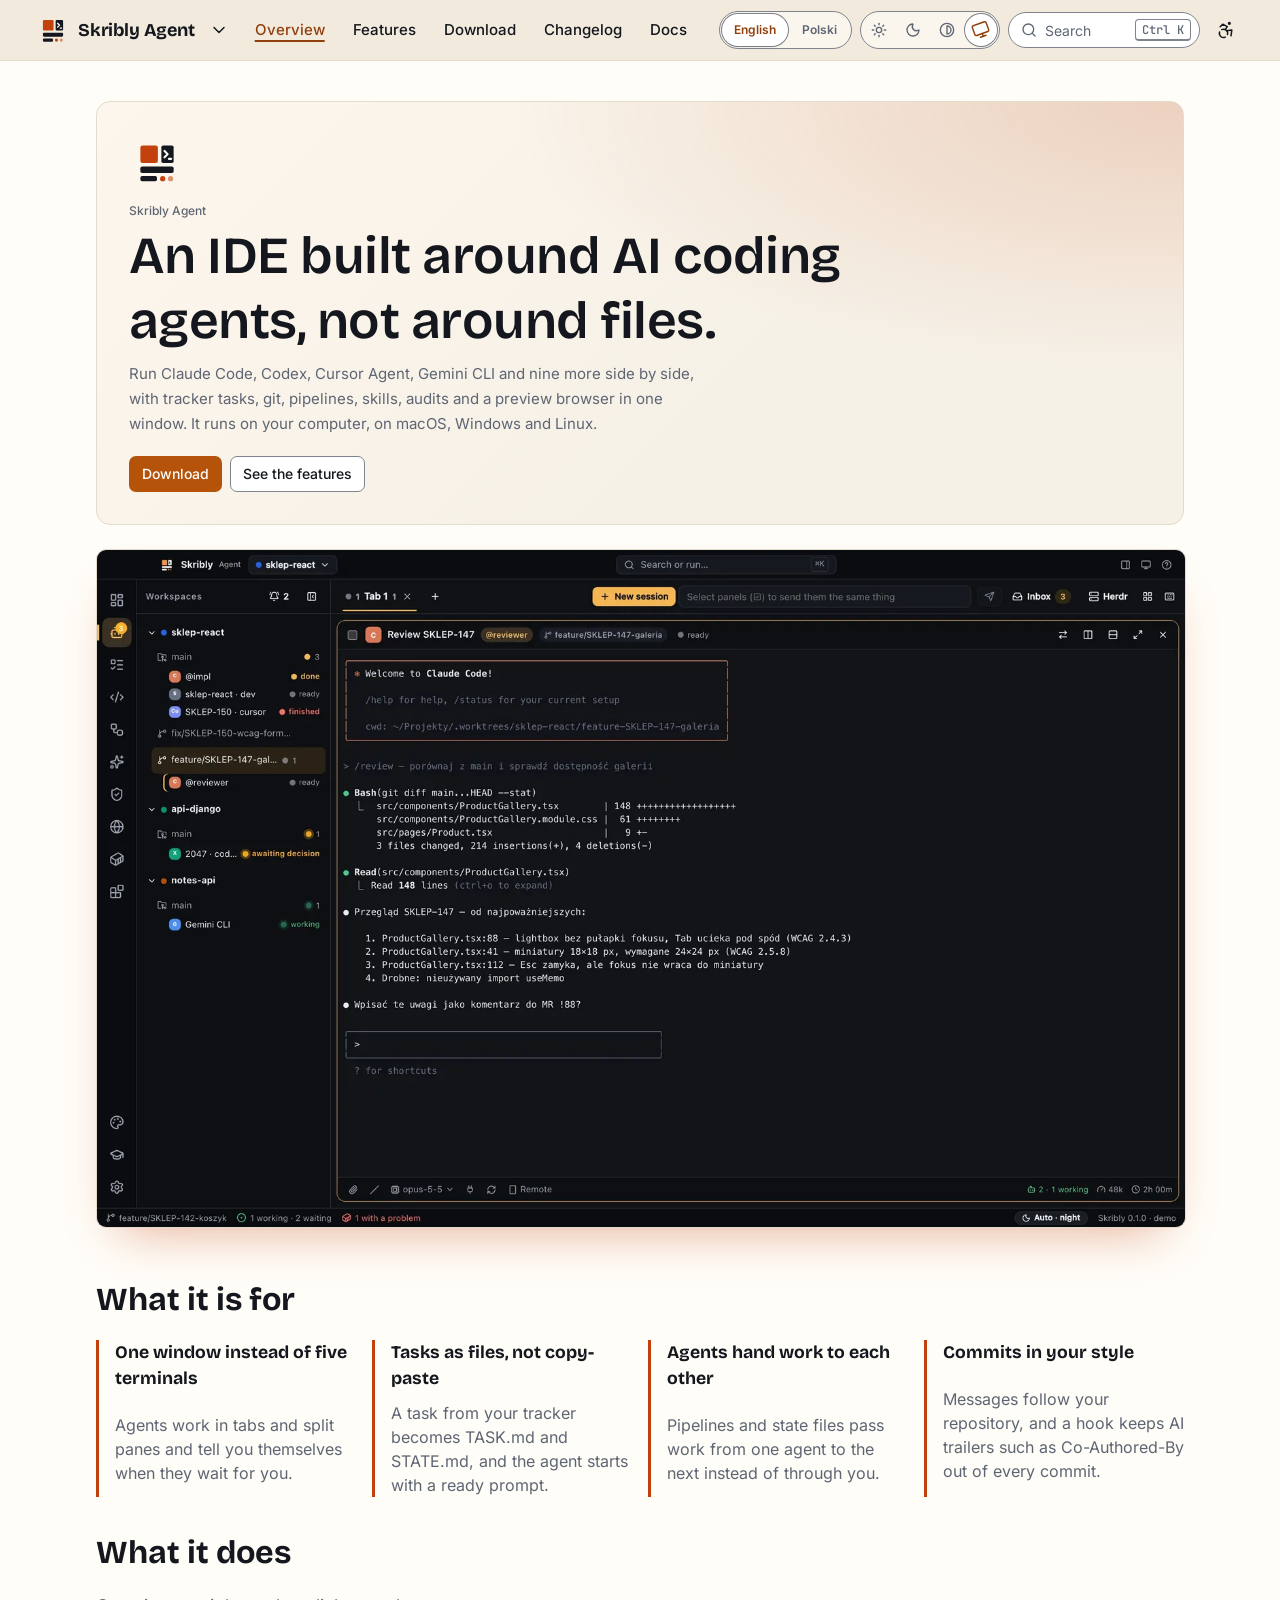
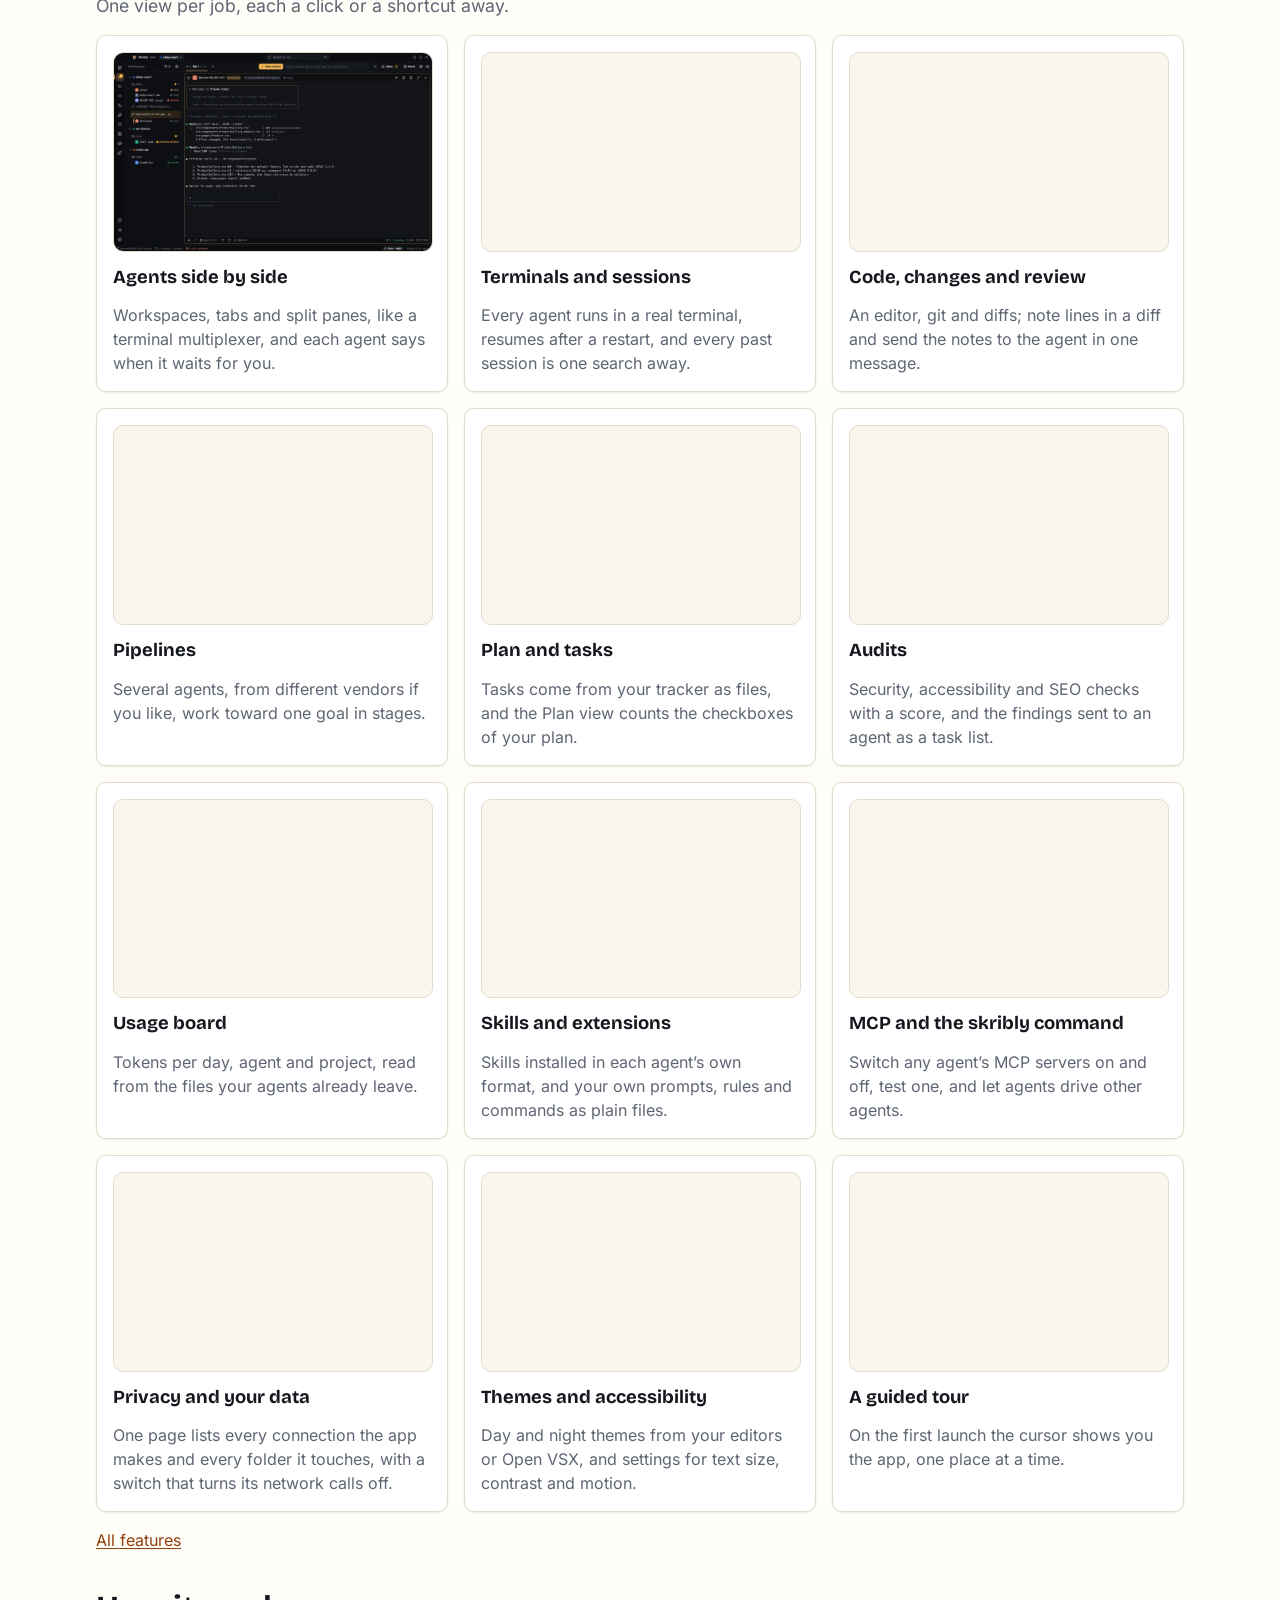
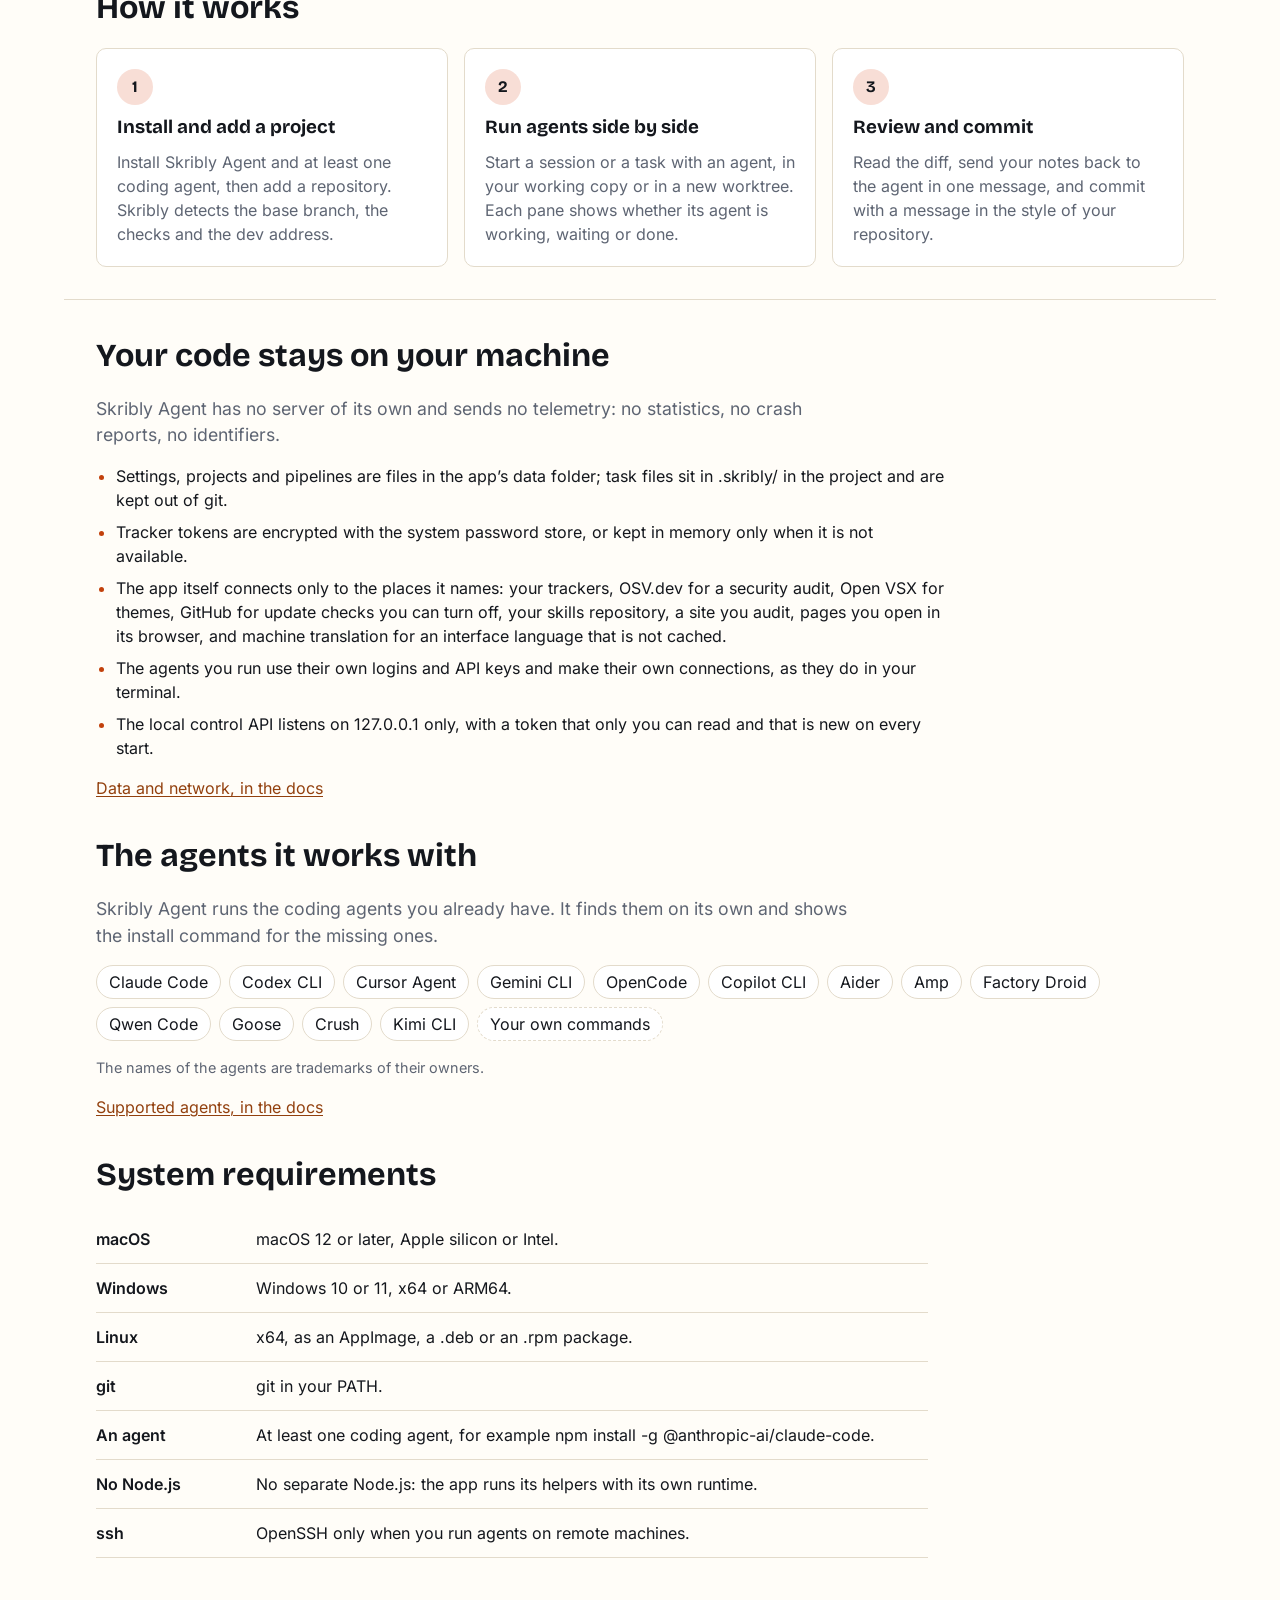
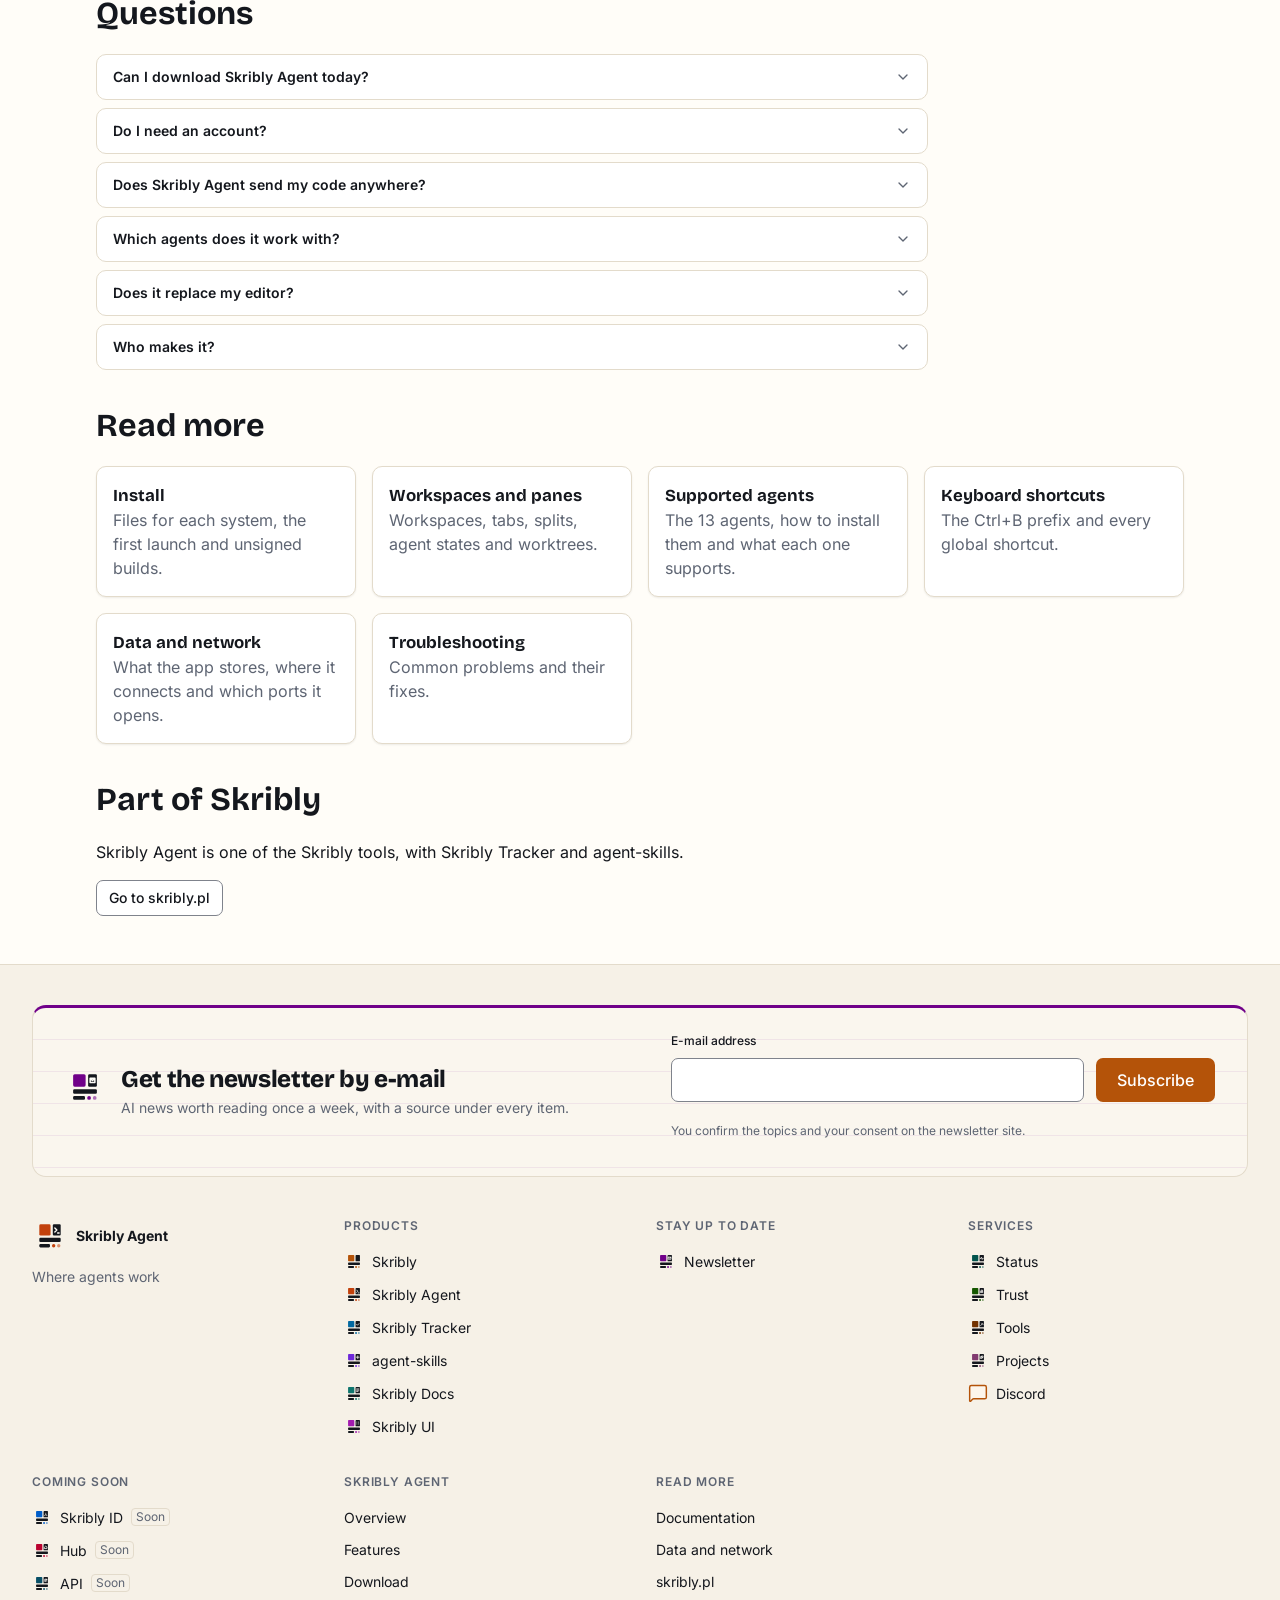
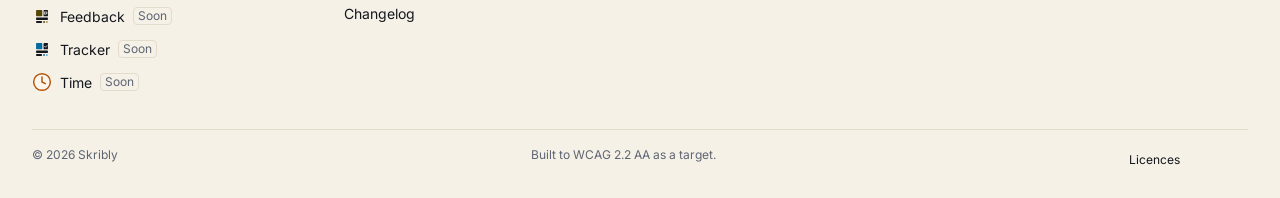
==== commit d8dc9f7f: "publish: page widths and kit sync" ====
--- a/index.html
+++ b/index.html
@@ -1 +1 @@
-<!DOCTYPE html><html lang="en" dir="ltr"><head><meta charset="utf-8"><meta name="viewport" content="width=device-width, initial-scale=1"><meta http-equiv="Content-Security-Policy" content="default-src 'none'; connect-src 'self'; script-src 'self' 'wasm-unsafe-eval'; style-src 'self'; img-src 'self' data:; font-src 'self'; manifest-src 'self'; media-src 'self'; base-uri 'none'; form-action https://newsletter.skribly.pl; upgrade-insecure-requests"><title>Skribly Agent · An IDE built around AI coding agents | Skribly Agent</title><meta name="description" content="Skribly Agent is a desktop IDE built around AI coding agents, not around files: agents side by side, tasks as files, git, pipelines, skills and audits in one window, running on your machine."><link rel="canonical" href="https://agent.skribly.pl/"><link rel="alternate" hreflang="en" href="https://agent.skribly.pl/"><link rel="alternate" hreflang="pl" href="https://agent.skribly.pl/pl/"><link rel="alternate" hreflang="x-default" href="https://agent.skribly.pl/"><script src="/_astro/prepaint.iife.DfruCCWJ.js"></script><meta name="color-scheme" content="light dark"><meta name="theme-color" media="(prefers-color-scheme: light)" content="#fffdf8"><meta name="theme-color" media="(prefers-color-scheme: dark)" content="#111318"><meta name="referrer" content="strict-origin-when-cross-origin"><link rel="preload" href="/_astro/inter-latin-wght-normal.Dx4kXJAl.woff2" as="font" type="font/woff2" crossorigin><link rel="preload" href="/_astro/bricolage-grotesque-latin-wght-normal.DLoelf7F.woff2" as="font" type="font/woff2" crossorigin><link rel="icon" href="/favicon-32.png" sizes="32x32" type="image/png"><link rel="icon" href="/favicon.svg" type="image/svg+xml"><link rel="apple-touch-icon" href="/apple-touch-icon.png"><link rel="manifest" href="/manifest.webmanifest"><meta property="og:type" content="website"><meta property="og:site_name" content="Skribly Agent"><meta property="og:locale" content="en_GB"><meta property="og:url" content="https://agent.skribly.pl/"><meta property="og:title" content="Skribly Agent · An IDE built around AI coding agents | Skribly Agent"><meta property="og:description" content="Skribly Agent is a desktop IDE built around AI coding agents, not around files: agents side by side, tasks as files, git, pipelines, skills and audits in one window, running on your machine."><meta property="og:image" content="https://agent.skribly.pl/og/image.png"><meta property="og:image:width" content="1200"><meta property="og:image:height" content="630"><meta property="og:image:alt" content="Skribly Agent · An IDE built around AI coding agents | Skribly Agent"><meta name="twitter:card" content="summary_large_image"><meta name="twitter:title" content="Skribly Agent · An IDE built around AI coding agents | Skribly Agent"><meta name="twitter:description" content="Skribly Agent is a desktop IDE built around AI coding agents, not around files: agents side by side, tasks as files, git, pipelines, skills and audits in one window, running on your machine."><meta name="twitter:image" content="https://agent.skribly.pl/og/image.png"><script type="application/ld+json">{"@context":"https://schema.org","@graph":[{"@type":"Organization","@id":"https://skribly.pl/#organization","name":"Skribly","url":"https://skribly.pl/","logo":"https://skribly.pl/img/icons/icon-512.png","sameAs":["https://docs.skribly.pl/","https://ui.skribly.pl/"]},{"@type":"WebSite","@id":"https://agent.skribly.pl/#website","name":"Skribly Agent","url":"https://agent.skribly.pl/","inLanguage":"en","description":"Skribly Agent is a desktop IDE built around AI coding agents, not around files: agents side by side, tasks as files, git, pipelines, skills and audits in one window, running on your machine.","publisher":{"@id":"https://skribly.pl/#organization"}},{"@type":"WebPage","@id":"https://agent.skribly.pl/#page","url":"https://agent.skribly.pl/","name":"Skribly Agent · An IDE built around AI coding agents | Skribly Agent","description":"Skribly Agent is a desktop IDE built around AI coding agents, not around files: agents side by side, tasks as files, git, pipelines, skills and audits in one window, running on your machine.","inLanguage":"en","isPartOf":{"@id":"https://agent.skribly.pl/#website"},"publisher":{"@id":"https://skribly.pl/#organization"}},{"@type":"SoftwareApplication","@id":"https://agent.skribly.pl/#app","name":"Skribly Agent","applicationCategory":"DeveloperApplication","operatingSystem":"macOS 12+, Windows 10, Windows 11, Linux","description":"An IDE built around AI coding agents, not around files.","url":"https://agent.skribly.pl/","inLanguage":["en","pl"],"screenshot":"https://agent.skribly.pl/screens/agents.webp","author":{"@type":"Organization","name":"Skribly","url":"https://skribly.pl"}}]}</script><link rel="stylesheet" href="/_astro/Page.oo4FGN4h.css"><link rel="stylesheet" href="/_astro/_.._0RKXeTr.css"></head><body class="sk-page"><a class="sk-skip-link" href="#content">Skip to content</a><header class="sk-site-header sk-product--agent" data-sk-header><div class="sk-container sk-container--wide sk-site-header__bar"><div class="sk-site-header__brand"><a class="sk-site-header__home" href="/" aria-label="Skribly Agent, home page"><svg class="sk-logo sk-logo--agent" viewBox="0 0 64 64" width="2.125rem" height="2.125rem" focusable="false" aria-hidden="true"><rect x="13" y="13" width="20" height="20" rx="2.5" fill="var(--sk-tool-agent)"/><rect x="37" y="13" width="14" height="20" rx="2" fill="currentColor"/><path d="M40.6 19.4l3.6 3.6-3.6 3.6M45.6 28.4h2.6" fill="none" stroke="var(--sk-bg)" stroke-width="2.4" stroke-linecap="round" stroke-linejoin="round"/><rect x="13" y="37" width="38" height="7.5" rx="2" fill="currentColor"/><rect x="13" y="48" width="19" height="6" rx="2" fill="currentColor"/><circle cx="38.5" cy="51" r="3" fill="var(--sk-tool-agent)"/><circle cx="47.5" cy="51" r="3" fill="var(--sk-tool-agent)" opacity="0.55"/></svg><span class="sk-site-header__name">Skribly Agent</span></a><details class="sk-dropdown sk-ecosystem"><summary class="sk-icon-button sk-ecosystem__toggle" aria-label="Switch product" title="Switch product"><svg class="sk-icon sk-dropdown__chevron" viewBox="0 0 24 24" focusable="false" data-icon="chevron.down" aria-hidden="true"><path d="m6 9 6 6 6-6"></path></svg></summary><div class="sk-dropdown__panel"><p class="sk-ecosystem__title" id="sk-ecosystem-agent">Skribly products</p><ul class="sk-ecosystem__list" aria-labelledby="sk-ecosystem-agent"><li><a class="sk-ecosystem__item sk-product--skribly" href="https://skribly.pl/"><svg class="sk-logo sk-logo--skribly" viewBox="0 0 64 64" width="2.25rem" height="2.25rem" focusable="false" aria-hidden="true"><rect x="13" y="13" width="20" height="20" rx="2.5" fill="var(--sk-accent)"/><rect x="37" y="13" width="14" height="20" rx="2" fill="currentColor"/><rect x="13" y="37" width="38" height="7.5" rx="2" fill="currentColor"/><rect x="13" y="48" width="19" height="6" rx="2" fill="currentColor"/><circle cx="38.5" cy="51" r="3" fill="var(--sk-accent)"/><circle cx="47.5" cy="51" r="3" fill="var(--sk-accent)" opacity="0.55"/></svg><span><strong>Skribly</strong><span>One place for agents, tasks and rules</span></span></a></li><li><a class="sk-ecosystem__item sk-product--agent" href="https://skribly.pl/apps/skribly-agent/" aria-current="true"><svg class="sk-logo sk-logo--agent" viewBox="0 0 64 64" width="2.25rem" height="2.25rem" focusable="false" aria-hidden="true"><rect x="13" y="13" width="20" height="20" rx="2.5" fill="var(--sk-tool-agent)"/><rect x="37" y="13" width="14" height="20" rx="2" fill="currentColor"/><path d="M40.6 19.4l3.6 3.6-3.6 3.6M45.6 28.4h2.6" fill="none" stroke="var(--sk-bg)" stroke-width="2.4" stroke-linecap="round" stroke-linejoin="round"/><rect x="13" y="37" width="38" height="7.5" rx="2" fill="currentColor"/><rect x="13" y="48" width="19" height="6" rx="2" fill="currentColor"/><circle cx="38.5" cy="51" r="3" fill="var(--sk-tool-agent)"/><circle cx="47.5" cy="51" r="3" fill="var(--sk-tool-agent)" opacity="0.55"/></svg><span><strong>Skribly Agent</strong><span>Where agents work</span></span><span class="sk-ecosystem__here">You are here</span></a></li><li><a class="sk-ecosystem__item sk-product--tracker" href="https://skribly.pl/apps/skribly-tracker/"><svg class="sk-logo sk-logo--tracker" viewBox="0 0 64 64" width="2.25rem" height="2.25rem" focusable="false" aria-hidden="true"><rect x="13" y="13" width="20" height="20" rx="2.5" fill="var(--sk-tool-tracker)"/><rect x="37" y="13" width="14" height="20" rx="2" fill="currentColor"/><path d="M40.4 23.6l2.8 2.8 4.8-5.4" fill="none" stroke="var(--sk-bg)" stroke-width="2.4" stroke-linecap="round" stroke-linejoin="round"/><rect x="13" y="37" width="38" height="7.5" rx="2" fill="currentColor"/><rect x="13" y="48" width="19" height="6" rx="2" fill="currentColor"/><circle cx="38.5" cy="51" r="3" fill="var(--sk-tool-tracker)"/><circle cx="47.5" cy="51" r="3" fill="var(--sk-tool-tracker)" opacity="0.55"/></svg><span><strong>Skribly Tracker</strong><span>Where tasks begin</span></span></a></li><li><a class="sk-ecosystem__item sk-product--skills" href="https://skribly.pl/apps/agent-skills/"><svg class="sk-logo sk-logo--skills" viewBox="0 0 64 64" width="2.25rem" height="2.25rem" focusable="false" aria-hidden="true"><rect x="13" y="13" width="20" height="20" rx="2.5" fill="var(--sk-tool-skills)"/><rect x="37" y="13" width="14" height="20" rx="2" fill="currentColor"/><path d="M44 18.6v8.8M39.6 23h8.8" fill="none" stroke="var(--sk-bg)" stroke-width="2.4" stroke-linecap="round" stroke-linejoin="round"/><rect x="13" y="37" width="38" height="7.5" rx="2" fill="currentColor"/><rect x="13" y="48" width="19" height="6" rx="2" fill="currentColor"/><circle cx="38.5" cy="51" r="3" fill="var(--sk-tool-skills)"/><circle cx="47.5" cy="51" r="3" fill="var(--sk-tool-skills)" opacity="0.55"/></svg><span><strong>agent-skills</strong><span>Where the rules live</span></span></a></li><li><a class="sk-ecosystem__item sk-product--docs" href="https://docs.skribly.pl/"><svg class="sk-logo sk-logo--docs" viewBox="0 0 64 64" width="2.25rem" height="2.25rem" focusable="false" aria-hidden="true"><rect x="13" y="13" width="20" height="20" rx="2.5" fill="var(--sk-tool-docs)"/><rect x="37" y="13" width="14" height="20" rx="2" fill="currentColor"/><path d="M40.4 19h7.2M40.4 23h7.2M40.4 27h4.4" fill="none" stroke="var(--sk-bg)" stroke-width="2.4" stroke-linecap="round" stroke-linejoin="round"/><rect x="13" y="37" width="38" height="7.5" rx="2" fill="currentColor"/><rect x="13" y="48" width="19" height="6" rx="2" fill="currentColor"/><circle cx="38.5" cy="51" r="3" fill="var(--sk-tool-docs)"/><circle cx="47.5" cy="51" r="3" fill="var(--sk-tool-docs)" opacity="0.55"/></svg><span><strong>Skribly Docs</strong><span>Guides and reference</span></span></a></li><li><a class="sk-ecosystem__item sk-product--ui" href="https://ui.skribly.pl/"><svg class="sk-logo sk-logo--ui" viewBox="0 0 64 64" width="2.25rem" height="2.25rem" focusable="false" aria-hidden="true"><rect x="13" y="13" width="20" height="20" rx="2.5" fill="var(--sk-tool-ui)"/><rect x="37" y="13" width="14" height="20" rx="2" fill="currentColor"/><path d="M41.2 19.6h.01M46.8 19.6h.01M41.2 25.4h.01M46.8 25.4h.01" fill="none" stroke="var(--sk-bg)" stroke-width="2.4" stroke-linecap="round" stroke-linejoin="round"/><rect x="13" y="37" width="38" height="7.5" rx="2" fill="currentColor"/><rect x="13" y="48" width="19" height="6" rx="2" fill="currentColor"/><circle cx="38.5" cy="51" r="3" fill="var(--sk-tool-ui)"/><circle cx="47.5" cy="51" r="3" fill="var(--sk-tool-ui)" opacity="0.55"/></svg><span><strong>Skribly UI</strong><span>Tokens and components</span></span></a></li></ul><p class="sk-ecosystem__title" id="sk-ecosystem-agent-channels">Stay up to date</p><ul class="sk-ecosystem__list" aria-labelledby="sk-ecosystem-agent-channels"><li><a class="sk-ecosystem__item sk-product--newsletter" href="https://newsletter.skribly.pl/"><svg class="sk-logo sk-logo--newsletter" viewBox="0 0 64 64" width="2.25rem" height="2.25rem" focusable="false" aria-hidden="true"><rect x="13" y="13" width="20" height="20" rx="2.5" fill="var(--sk-tool-newsletter)"/><rect x="37" y="13" width="14" height="20" rx="2" fill="currentColor"/><path d="M40.2 19.6h7.6v6.8h-7.6zM40.6 20.2l3.4 2.8 3.4-2.8" fill="none" stroke="var(--sk-bg)" stroke-width="2.4" stroke-linecap="round" stroke-linejoin="round"/><rect x="13" y="37" width="38" height="7.5" rx="2" fill="currentColor"/><rect x="13" y="48" width="19" height="6" rx="2" fill="currentColor"/><circle cx="38.5" cy="51" r="3" fill="var(--sk-tool-newsletter)"/><circle cx="47.5" cy="51" r="3" fill="var(--sk-tool-newsletter)" opacity="0.55"/></svg><span><strong>Skribly Newsletter</strong><span>AI news every week, each with its source</span></span></a></li></ul><p class="sk-ecosystem__title" id="sk-ecosystem-agent-services">Services</p><ul class="sk-ecosystem__list" aria-labelledby="sk-ecosystem-agent-services"><li><a class="sk-ecosystem__item sk-product--status" href="https://status.skribly.pl/"><svg class="sk-logo sk-logo--status" viewBox="0 0 64 64" width="2.25rem" height="2.25rem" focusable="false" aria-hidden="true"><rect x="13" y="13" width="20" height="20" rx="2.5" fill="var(--sk-tool-status)"/><rect x="37" y="13" width="14" height="20" rx="2" fill="currentColor"/><path d="M39.6 23.6h2.2l1.4-3.6 2.4 6.8 1.4-3.2h1.4" fill="none" stroke="var(--sk-bg)" stroke-width="2.4" stroke-linecap="round" stroke-linejoin="round"/><rect x="13" y="37" width="38" height="7.5" rx="2" fill="currentColor"/><rect x="13" y="48" width="19" height="6" rx="2" fill="currentColor"/><circle cx="38.5" cy="51" r="3" fill="var(--sk-tool-status)"/><circle cx="47.5" cy="51" r="3" fill="var(--sk-tool-status)" opacity="0.55"/></svg><span><strong>Skribly Status</strong><span>Is every service up</span></span></a></li><li><a class="sk-ecosystem__item sk-product--trust" href="https://trust.skribly.pl/"><svg class="sk-logo sk-logo--trust" viewBox="0 0 64 64" width="2.25rem" height="2.25rem" focusable="false" aria-hidden="true"><rect x="13" y="13" width="20" height="20" rx="2.5" fill="var(--sk-tool-trust)"/><rect x="37" y="13" width="14" height="20" rx="2" fill="currentColor"/><path d="M41.8 22.6v-3h4.4v3M40.8 24.2h6.4v2.8h-6.4z" fill="none" stroke="var(--sk-bg)" stroke-width="2.4" stroke-linecap="round" stroke-linejoin="round"/><rect x="13" y="37" width="38" height="7.5" rx="2" fill="currentColor"/><rect x="13" y="48" width="19" height="6" rx="2" fill="currentColor"/><circle cx="38.5" cy="51" r="3" fill="var(--sk-tool-trust)"/><circle cx="47.5" cy="51" r="3" fill="var(--sk-tool-trust)" opacity="0.55"/></svg><span><strong>Skribly Trust</strong><span>Security, privacy and accessibility</span></span></a></li><li><a class="sk-ecosystem__item sk-product--tools" href="https://tools.skribly.pl/"><svg class="sk-logo sk-logo--tools" viewBox="0 0 64 64" width="2.25rem" height="2.25rem" focusable="false" aria-hidden="true"><rect x="13" y="13" width="20" height="20" rx="2.5" fill="var(--sk-tool-tools)"/><rect x="37" y="13" width="14" height="20" rx="2" fill="currentColor"/><path d="M40.8 27.2L46 22M43.8 19.8l4.4 4.4" fill="none" stroke="var(--sk-bg)" stroke-width="2.4" stroke-linecap="round" stroke-linejoin="round"/><rect x="13" y="37" width="38" height="7.5" rx="2" fill="currentColor"/><rect x="13" y="48" width="19" height="6" rx="2" fill="currentColor"/><circle cx="38.5" cy="51" r="3" fill="var(--sk-tool-tools)"/><circle cx="47.5" cy="51" r="3" fill="var(--sk-tool-tools)" opacity="0.55"/></svg><span><strong>Skribly Tools</strong><span>Small tools in the browser</span></span></a></li><li><a class="sk-ecosystem__item sk-product--projects" href="https://projects.skribly.pl/"><svg class="sk-logo sk-logo--projects" viewBox="0 0 64 64" width="2.25rem" height="2.25rem" focusable="false" aria-hidden="true"><rect x="13" y="13" width="20" height="20" rx="2.5" fill="var(--sk-tool-projects)"/><rect x="37" y="13" width="14" height="20" rx="2" fill="currentColor"/><path d="M40.4 21.8h4.8v4.8h-4.8zM43 21.8v-2.6h4.8v4.8h-2.6" fill="none" stroke="var(--sk-bg)" stroke-width="2.4" stroke-linecap="round" stroke-linejoin="round"/><rect x="13" y="37" width="38" height="7.5" rx="2" fill="currentColor"/><rect x="13" y="48" width="19" height="6" rx="2" fill="currentColor"/><circle cx="38.5" cy="51" r="3" fill="var(--sk-tool-projects)"/><circle cx="47.5" cy="51" r="3" fill="var(--sk-tool-projects)" opacity="0.55"/></svg><span><strong>Skribly Projects</strong><span>Every part and how far it is</span></span></a></li><li><a class="sk-ecosystem__item sk-product--discord" href="https://dc.skribly.pl/"><svg class="sk-icon sk-icon--duo sk-ecosystem__icon" viewBox="0 0 24 24" focusable="false" data-icon="content.comment" aria-hidden="true"><g class="sk-icon__fill"><path d="M22 17a2 2 0 0 1-2 2H6.828a2 2 0 0 0-1.414.586l-2.202 2.202A.71.71 0 0 1 2 21.286V5a2 2 0 0 1 2-2h16a2 2 0 0 1 2 2z"></path></g><path d="M22 17a2 2 0 0 1-2 2H6.828a2 2 0 0 0-1.414.586l-2.202 2.202A.71.71 0 0 1 2 21.286V5a2 2 0 0 1 2-2h16a2 2 0 0 1 2 2z"></path></svg><span><strong>Discord</strong><span>Talk with the people who build Skribly</span></span></a></li></ul></div></details></div><div class="sk-site-header__quick"><button class="sk-search-button sk-site-header__wide" type="button" data-sk-search-open data-sk-needs-js aria-haspopup="dialog" aria-controls="sk-search" aria-keyshortcuts="Control+K /"><svg class="sk-icon" viewBox="0 0 24 24" focusable="false" data-icon="action.search" aria-hidden="true"><g class="sk-icon__fill"><circle cx="11" cy="11" r="8"></circle></g><path d="m21 21-4.34-4.34"></path><circle cx="11" cy="11" r="8"></circle></svg><span>Search</span><kbd class="sk-kbd" aria-hidden="true">Ctrl K</kbd></button><button class="sk-icon-button sk-site-header__narrow" type="button" data-sk-search-open data-sk-needs-js aria-label="Search" aria-haspopup="dialog" aria-controls="sk-search" aria-keyshortcuts="Control+K /"><svg class="sk-icon" viewBox="0 0 24 24" focusable="false" data-icon="action.search" aria-hidden="true"><g class="sk-icon__fill"><circle cx="11" cy="11" r="8"></circle></g><path d="m21 21-4.34-4.34"></path><circle cx="11" cy="11" r="8"></circle></svg></button><button class="sk-icon-button" type="button" data-sk-a11y-open data-sk-needs-js aria-controls="sk-a11y-panel" aria-expanded="false" aria-label="Accessibility" title="Open accessibility settings"><svg class="sk-icon" viewBox="0 0 24 24" focusable="false" data-icon="nav.accessibility" aria-hidden="true"><g class="sk-icon__fill"><circle cx="16" cy="4" r="1"></circle></g><circle cx="16" cy="4" r="1"></circle><path d="m18 19 1-7-6 1"></path><path d="m5 8 3-3 5.5 3-2.36 3.5"></path><path d="M4.24 14.5a5 5 0 0 0 6.88 6"></path><path d="M13.76 17.5a5 5 0 0 0-6.88-6"></path></svg></button><button class="sk-icon-button sk-site-header__menu-toggle" type="button" data-sk-menu-toggle data-sk-needs-js aria-expanded="false" aria-controls="sk-site-drawer-agent" aria-label="Menu" data-open="Menu" data-close="Close menu"><span class="sk-burger" aria-hidden="true"><span></span><span></span><span></span></span></button></div><div class="sk-site-header__drawer" id="sk-site-drawer-agent"><nav class="sk-site-nav" aria-label="Main navigation"><ul class="sk-site-nav__list"><li><a class="sk-site-nav__link" href="/" aria-current="page">Overview</a></li><li><a class="sk-site-nav__link" href="/features/">Features</a></li><li><a class="sk-site-nav__link" href="/download/">Download</a></li><li><a class="sk-site-nav__link" href="/changelog/">Changelog</a></li><li><a class="sk-site-nav__link" href="https://docs.skribly.pl/agent/">Docs</a></li></ul></nav><div class="sk-site-header__tools"><nav class="sk-language-switch" aria-label="Language"><ul><li><span lang="en" aria-current="true">English</span></li><li><a href="/pl/" lang="pl" hreflang="pl">Polski</a></li></ul></nav><fieldset class="sk-theme-switch" data-sk-theme-switch><legend class="sk-visually-hidden">Theme</legend><label title="Light"><input type="radio" name="sk-theme-3royye" value="light"><svg class="sk-icon" viewBox="0 0 24 24" focusable="false" data-icon="theme.light" aria-hidden="true"><g class="sk-icon__fill"><circle cx="12" cy="12" r="4"></circle></g><circle cx="12" cy="12" r="4"></circle><path d="M12 2v2"></path><path d="M12 20v2"></path><path d="m4.93 4.93 1.41 1.41"></path><path d="m17.66 17.66 1.41 1.41"></path><path d="M2 12h2"></path><path d="M20 12h2"></path><path d="m6.34 17.66-1.41 1.41"></path><path d="m19.07 4.93-1.41 1.41"></path></svg><span class="sk-visually-hidden">Light</span></label><label title="Dark"><input type="radio" name="sk-theme-3royye" value="dark"><svg class="sk-icon" viewBox="0 0 24 24" focusable="false" data-icon="theme.dark" aria-hidden="true"><g class="sk-icon__fill"><path d="M20.985 12.486a9 9 0 1 1-9.473-9.472c.405-.022.617.46.402.803a6 6 0 0 0 8.268 8.268c.344-.215.825-.004.803.401"></path></g><path d="M20.985 12.486a9 9 0 1 1-9.473-9.472c.405-.022.617.46.402.803a6 6 0 0 0 8.268 8.268c.344-.215.825-.004.803.401"></path></svg><span class="sk-visually-hidden">Dark</span></label><label title="High contrast"><input type="radio" name="sk-theme-3royye" value="contrast"><svg class="sk-icon" viewBox="0 0 24 24" focusable="false" data-icon="theme.contrast" aria-hidden="true"><g class="sk-icon__fill"><circle cx="12" cy="12" r="10"></circle><path d="M12 18a6 6 0 0 0 0-12v12z"></path></g><circle cx="12" cy="12" r="10"></circle><path d="M12 18a6 6 0 0 0 0-12v12z"></path></svg><span class="sk-visually-hidden">High contrast</span></label><label title="System"><input type="radio" name="sk-theme-3royye" value="system" checked><svg class="sk-icon" viewBox="0 0 24 24" focusable="false" data-icon="theme.system" aria-hidden="true"><g class="sk-icon__fill"><rect rx="2" x="2" y="3" width="20" height="14"></rect></g><rect rx="2" x="2" y="3" width="20" height="14"></rect><line x1="8" y1="21" x2="16" y2="21"></line><line x1="12" y1="17" x2="12" y2="21"></line></svg><span class="sk-visually-hidden">System</span></label></fieldset><script type="module" src="/_astro/ThemeSwitch.astro_astro_type_script_index_0_lang.CFWxGLRv.js"></script></div></div></div></header><script type="module" src="/_astro/SiteHeader.astro_astro_type_script_index_0_lang.C7ESqmu-.js"></script><main class="sk-page__main sk-page__main--full site-main sk-product--agent" id="content" tabindex="-1" data-pagefind-body><div class="sk-container hero-wrap"><header class="sk-hero sk-hero--home sk-hero--display sk-site-hero sk-product--agent" data-sk-hero="home"><div class="sk-hero__body"><span class="sk-site-hero__logo"><svg class="sk-logo sk-logo--agent" viewBox="0 0 64 64" width="3.5rem" height="3.5rem" focusable="false" aria-hidden="true"><rect x="13" y="13" width="20" height="20" rx="2.5" fill="var(--sk-tool-agent)"/><rect x="37" y="13" width="14" height="20" rx="2" fill="currentColor"/><path d="M40.6 19.4l3.6 3.6-3.6 3.6M45.6 28.4h2.6" fill="none" stroke="var(--sk-bg)" stroke-width="2.4" stroke-linecap="round" stroke-linejoin="round"/><rect x="13" y="37" width="38" height="7.5" rx="2" fill="currentColor"/><rect x="13" y="48" width="19" height="6" rx="2" fill="currentColor"/><circle cx="38.5" cy="51" r="3" fill="var(--sk-tool-agent)"/><circle cx="47.5" cy="51" r="3" fill="var(--sk-tool-agent)" opacity="0.55"/></svg></span><p class="sk-hero__eyebrow">Skribly Agent</p><h1 class="sk-hero__title">An IDE built around AI coding agents, not around files.</h1><p class="sk-hero__lead">Run Claude Code, Codex, Cursor Agent, Gemini CLI and nine more side by side, with tracker tasks, git, pipelines, skills, audits and a preview browser in one window. It runs on your computer, on macOS, Windows and Linux.</p><div class="sk-hero__actions"><a class="sk-button" href="/download/" data-action="download">Download</a><a class="sk-button sk-button--outline" href="/features/">See the features</a></div></div></header></div><div class="sk-container hero-shot"><img class="shot" src="/screens/agents.webp" width="1600" height="995" alt="The Agents view: a tree of demo projects and their worktrees on the left and a Claude Code pane on the right summing up a diff and its accessibility findings." loading="eager" decoding="async" fetchpriority="high"></div><section class="sk-container band" aria-labelledby="why"><h2 id="why">What it is for</h2><ul class="why" role="list"><li><h3>One window instead of five terminals</h3><p>Agents work in tabs and split panes and tell you themselves when they wait for you.</p></li><li><h3>Tasks as files, not copy-paste</h3><p>A task from your tracker becomes TASK.md and STATE.md, and the agent starts with a ready prompt.</p></li><li><h3>Agents hand work to each other</h3><p>Pipelines and state files pass work from one agent to the next instead of through you.</p></li><li><h3>Commits in your style</h3><p>Messages follow your repository, and a hook keeps AI trailers such as Co-Authored-By out of every commit.</p></li></ul></section><section class="sk-container band" aria-labelledby="what"><h2 id="what">What it does</h2><p class="band__lead">One view per job, each a click or a shortcut away.</p><ul class="feature-cards" role="list"><li class="sk-card sk-card--link feature-card" data-feature="agents"><img class="shot feature-card__shot" src="/screens/agents.webp" width="1600" height="995" alt="The Agents view: a tree of demo projects and their worktrees on the left and a Claude Code pane on the right summing up a diff and its accessibility findings." loading="lazy" decoding="async"><h3 class="feature-card__name"><a class="sk-card__link" href="/features/#agents">Agents side by side</a></h3><p>Workspaces, tabs and split panes, like a terminal multiplexer, and each agent says when it waits for you.</p></li><li class="sk-card sk-card--link feature-card" data-feature="terminals"><img class="shot feature-card__shot" src="/screens/session-history.webp" width="1600" height="995" alt="The session history: five past agent sessions with title, agent, project, branch, date and tokens, each with a Resume button." loading="lazy" decoding="async"><h3 class="feature-card__name"><a class="sk-card__link" href="/features/#terminals">Terminals and sessions</a></h3><p>Every agent runs in a real terminal, resumes after a restart, and every past session is one search away.</p></li><li class="sk-card sk-card--link feature-card" data-feature="code"><img class="shot feature-card__shot" src="/screens/code-review.webp" width="1600" height="995" alt="The Code view: a diff of a cart drawer component with two review notes below it and a Send to the agent button." loading="lazy" decoding="async"><h3 class="feature-card__name"><a class="sk-card__link" href="/features/#code">Code, changes and review</a></h3><p>An editor, git and diffs; note lines in a diff and send the notes to the agent in one message.</p></li><li class="sk-card sk-card--link feature-card" data-feature="pipelines"><img class="shot feature-card__shot" src="/screens/pipelines.webp" width="1480" height="920" alt="The Pipelines view in the day theme: the three built-in pipelines on the left and the Planner, Implementer and Reviewer steps of Plan, execution and review on a graph, with how it works on the right." loading="lazy" decoding="async"><h3 class="feature-card__name"><a class="sk-card__link" href="/features/#pipelines">Pipelines</a></h3><p>Several agents, from different vendors if you like, work toward one goal in stages.</p></li><li class="sk-card sk-card--link feature-card" data-feature="plan"><img class="shot feature-card__shot" src="/screens/plan.webp" width="1600" height="995" alt="The Plan view in the day theme: a 38 percent progress bar, the plan files with progress per file and the list of open items." loading="lazy" decoding="async"><h3 class="feature-card__name"><a class="sk-card__link" href="/features/#plan">Plan and tasks</a></h3><p>Tasks come from your tracker as files, and the Plan view counts the checkboxes of your plan.</p></li><li class="sk-card sk-card--link feature-card" data-feature="audits"><img class="shot feature-card__shot" src="/screens/audits.webp" width="1600" height="995" alt="A security audit with a score of 40 out of 100 and eleven findings sorted by severity, from a token in a script to version ranges." loading="lazy" decoding="async"><h3 class="feature-card__name"><a class="sk-card__link" href="/features/#audits">Audits</a></h3><p>Security, accessibility and SEO checks with a score, and the findings sent to an agent as a task list.</p></li><li class="sk-card sk-card--link feature-card" data-feature="usage"><img class="shot feature-card__shot" src="/screens/usage-board.webp" width="1600" height="995" alt="The token use board: a 14-day table of input, output and cache tokens per agent and project, with a note on what can be measured for each agent." loading="lazy" decoding="async"><h3 class="feature-card__name"><a class="sk-card__link" href="/features/#usage">Usage board</a></h3><p>Tokens per day, agent and project, read from the files your agents already leave.</p></li><li class="sk-card sk-card--link feature-card" data-feature="skills"><img class="shot feature-card__shot" src="/screens/skills.webp" width="1600" height="995" alt="The Skills view: cards of installable skills such as Task workflow, Project-style commit and Pre-commit review, with category filters and a Sync button." loading="lazy" decoding="async"><h3 class="feature-card__name"><a class="sk-card__link" href="/features/#skills">Skills and extensions</a></h3><p>Skills installed in each agent’s own format, and your own prompts, rules and commands as plain files.</p></li><li class="sk-card sk-card--link feature-card" data-feature="mcp"><img class="shot feature-card__shot" src="/screens/mcp.webp" width="1600" height="995" alt="The MCP servers tab: servers grouped by agent, Claude Code, Codex, Cursor Agent and Gemini CLI, with switches, scopes and start commands." loading="lazy" decoding="async"><h3 class="feature-card__name"><a class="sk-card__link" href="/features/#mcp">MCP and the skribly command</a></h3><p>Switch any agent’s MCP servers on and off, test one, and let agents drive other agents.</p></li><li class="sk-card sk-card--link feature-card" data-feature="privacy"><img class="shot feature-card__shot" src="/screens/privacy.webp" width="1600" height="995" alt="Settings, Privacy and network: a switch that blocks all network calls of the app and cards that explain what it does not cover." loading="lazy" decoding="async"><h3 class="feature-card__name"><a class="sk-card__link" href="/features/#privacy">Privacy and your data</a></h3><p>One page lists every connection the app makes and every folder it touches, with a switch that turns its network calls off.</p></li><li class="sk-card sk-card--link feature-card" data-feature="themes"><img class="shot feature-card__shot" src="/screens/themes.webp" width="1600" height="995" alt="The Appearance settings: the chosen day and night themes, a text size slider and a grid of theme previews from built-in, VS Code, Cursor and Windsurf sources." loading="lazy" decoding="async"><h3 class="feature-card__name"><a class="sk-card__link" href="/features/#themes">Themes and accessibility</a></h3><p>Day and night themes from your editors or Open VSX, and settings for text size, contrast and motion.</p></li><li class="sk-card sk-card--link feature-card" data-feature="tour"><img class="shot feature-card__shot" src="/screens/tour.webp" width="1600" height="995" alt="The guided tour, step 2 of 15, explaining the project switcher over the dimmed Dashboard." loading="lazy" decoding="async"><h3 class="feature-card__name"><a class="sk-card__link" href="/features/#tour">A guided tour</a></h3><p>On the first launch the cursor shows you the app, one place at a time.</p></li></ul><p><a class="sk-link" href="/features/">All features</a></p></section><section class="sk-container band" aria-labelledby="how"><h2 id="how">How it works</h2><ol class="steps" role="list"><li class="steps__item"><span class="steps__number" aria-hidden="true">1</span><h3>Install and add a project</h3><p>Install Skribly Agent and at least one coding agent, then add a repository. Skribly detects the base branch, the checks and the dev address.</p></li><li class="steps__item"><span class="steps__number" aria-hidden="true">2</span><h3>Run agents side by side</h3><p>Start a session or a task with an agent, in your working copy or in a new worktree. Each pane shows whether its agent is working, waiting or done.</p></li><li class="steps__item"><span class="steps__number" aria-hidden="true">3</span><h3>Review and commit</h3><p>Read the diff, send your notes back to the agent in one message, and commit with a message in the style of your repository.</p></li></ol></section><section class="sk-container band local" aria-labelledby="local"><h2 id="local">Your code stays on your machine</h2><p class="band__lead">Skribly Agent has no server of its own and sends no telemetry: no statistics, no crash reports, no identifiers.</p><ul class="ticks"><li>Settings, projects and pipelines are files in the app’s data folder; task files sit in .skribly/ in the project and are kept out of git.</li><li>Tracker tokens are encrypted with the system password store, or kept in memory only when it is not available.</li><li>The app itself connects only to the places it names: your trackers, OSV.dev for a security audit, Open VSX for themes, GitHub for update checks you can turn off, your skills repository, a site you audit, pages you open in its browser, and machine translation for an interface language that is not cached.</li><li>The agents you run use their own logins and API keys and make their own connections, as they do in your terminal.</li><li>The local control API listens on 127.0.0.1 only, with a token that only you can read and that is new on every start.</li></ul><p><a class="sk-link" href="https://docs.skribly.pl/agent/data-and-network/">Data and network, in the docs</a></p></section><section class="sk-container band" aria-labelledby="agents"><h2 id="agents">The agents it works with</h2><p class="band__lead">Skribly Agent runs the coding agents you already have. It finds them on its own and shows the install command for the missing ones.</p><ul class="agent-list" role="list"><li>Claude Code</li><li>Codex CLI</li><li>Cursor Agent</li><li>Gemini CLI</li><li>OpenCode</li><li>Copilot CLI</li><li>Aider</li><li>Amp</li><li>Factory Droid</li><li>Qwen Code</li><li>Goose</li><li>Crush</li><li>Kimi CLI</li><li class="agent-list__own">Your own commands</li></ul><p class="band__note">The names of the agents are trademarks of their owners.</p><p><a class="sk-link" href="https://docs.skribly.pl/agent/agents/">Supported agents, in the docs</a></p></section><section class="sk-container band" aria-labelledby="requirements"><h2 id="requirements">System requirements</h2><dl class="requirements"><div class="requirements__row"><dt>macOS</dt><dd>macOS 12 or later, Apple silicon or Intel.</dd></div><div class="requirements__row"><dt>Windows</dt><dd>Windows 10 or 11, x64 or ARM64.</dd></div><div class="requirements__row"><dt>Linux</dt><dd>x64, as an AppImage, a .deb or an .rpm package.</dd></div><div class="requirements__row"><dt>git</dt><dd>git in your PATH.</dd></div><div class="requirements__row"><dt>An agent</dt><dd>At least one coding agent, for example npm install -g @anthropic-ai/claude-code.</dd></div><div class="requirements__row"><dt>No Node.js</dt><dd>No separate Node.js: the app runs its helpers with its own runtime.</dd></div><div class="requirements__row"><dt>ssh</dt><dd>OpenSSH only when you run agents on remote machines.</dd></div></dl></section><section class="sk-container band" aria-labelledby="faq"><h2 id="faq">Questions</h2><div class="faq"><details class="sk-details"><summary>Can I download Skribly Agent today?</summary><div class="sk-details__body"><p>Not yet. The download page is ready and its buttons stay off while the first public release is prepared. Then each file will be listed there with its version, size and SHA-256.</p></div></details><details class="sk-details"><summary>Do I need an account?</summary><div class="sk-details__body"><p>No. Skribly Agent has no account and no server of its own. Your agents use their own logins and API keys.</p></div></details><details class="sk-details"><summary>Does Skribly Agent send my code anywhere?</summary><div class="sk-details__body"><p>No. The app sends no telemetry and has no server. The agents you run connect to their own services, as they do in your terminal; the docs page Data and network lists every place the app itself connects to.</p></div></details><details class="sk-details"><summary>Which agents does it work with?</summary><div class="sk-details__body"><p>Thirteen coding agents, from Claude Code and Codex CLI to Goose and Kimi CLI, and any command of your own.</p></div></details><details class="sk-details"><summary>Does it replace my editor?</summary><div class="sk-details__body"><p>It has a code editor with quick open, search in files, side-by-side diffs and a terminal, so many tasks need no other window. Files an agent changes reload by themselves.</p></div></details><details class="sk-details"><summary>Who makes it?</summary><div class="sk-details__body"><p>The Skribly team, as a non-commercial project. The other Skribly tools are on skribly.pl.</p></div></details></div></section><section class="sk-container band" aria-labelledby="read"><h2 id="read">Read more</h2><ul class="read" role="list"><li class="sk-card sk-card--link"><h3 class="read__title"><a class="sk-card__link" href="https://docs.skribly.pl/agent/install/">Install</a></h3><p>Files for each system, the first launch and unsigned builds.</p></li><li class="sk-card sk-card--link"><h3 class="read__title"><a class="sk-card__link" href="https://docs.skribly.pl/agent/workspaces/">Workspaces and panes</a></h3><p>Workspaces, tabs, splits, agent states and worktrees.</p></li><li class="sk-card sk-card--link"><h3 class="read__title"><a class="sk-card__link" href="https://docs.skribly.pl/agent/agents/">Supported agents</a></h3><p>The 13 agents, how to install them and what each one supports.</p></li><li class="sk-card sk-card--link"><h3 class="read__title"><a class="sk-card__link" href="https://docs.skribly.pl/agent/shortcuts/">Keyboard shortcuts</a></h3><p>The Ctrl+B prefix and every global shortcut.</p></li><li class="sk-card sk-card--link"><h3 class="read__title"><a class="sk-card__link" href="https://docs.skribly.pl/agent/data-and-network/">Data and network</a></h3><p>What the app stores, where it connects and which ports it opens.</p></li><li class="sk-card sk-card--link"><h3 class="read__title"><a class="sk-card__link" href="https://docs.skribly.pl/agent/troubleshooting/">Troubleshooting</a></h3><p>Common problems and their fixes.</p></li></ul></section><section class="sk-container band skribly" aria-labelledby="skribly"><h2 id="skribly">Part of Skribly</h2><p>Skribly Agent is one of the Skribly tools, with Skribly Tracker and agent-skills.</p><p><a class="sk-button sk-button--outline" href="https://skribly.pl/">Go to skribly.pl</a></p></section></main><footer class="sk-site-footer sk-product--agent"><div class="sk-container sk-container--wide"><section aria-labelledby="sk-footer-newsletter-title" class="sk-band sk-band--sunken sk-pattern sk-pattern--ruled sk-product--newsletter sk-newsletter-signup sk-newsletter-signup--footer"><div class="sk-newsletter-signup__text"><svg class="sk-logo sk-logo--newsletter" viewBox="0 0 64 64" width="2.5rem" height="2.5rem" focusable="false" aria-hidden="true"><rect x="13" y="13" width="20" height="20" rx="2.5" fill="var(--sk-tool-newsletter)"/><rect x="37" y="13" width="14" height="20" rx="2" fill="currentColor"/><path d="M40.2 19.6h7.6v6.8h-7.6zM40.6 20.2l3.4 2.8 3.4-2.8" fill="none" stroke="var(--sk-bg)" stroke-width="2.4" stroke-linecap="round" stroke-linejoin="round"/><rect x="13" y="37" width="38" height="7.5" rx="2" fill="currentColor"/><rect x="13" y="48" width="19" height="6" rx="2" fill="currentColor"/><circle cx="38.5" cy="51" r="3" fill="var(--sk-tool-newsletter)"/><circle cx="47.5" cy="51" r="3" fill="var(--sk-tool-newsletter)" opacity="0.55"/></svg><h2 class="sk-newsletter-signup__title" id="sk-footer-newsletter-title">Get the newsletter by e-mail</h2><p class="sk-newsletter-signup__lead">AI news worth reading once a week, with a source under every item.</p></div><form class="sk-newsletter-signup__form" method="get" action="https://newsletter.skribly.pl/#signup" aria-labelledby="sk-footer-newsletter-title"><label class="sk-label" for="sk-footer-newsletter-email">E-mail address</label><div class="sk-newsletter-signup__row"><input class="sk-input sk-newsletter-signup__input" type="email" id="sk-footer-newsletter-email" name="email" autocomplete="email" inputmode="email" spellcheck="false" maxlength="254" required aria-describedby="sk-footer-newsletter-hint"><button class="sk-button" type="submit">Subscribe</button></div><p class="sk-hint" id="sk-footer-newsletter-hint">You confirm the topics and your consent on the newsletter site.</p></form></section><div class="sk-site-footer__grid"><div class="sk-site-footer__brand"><a href="https://skribly.pl/apps/skribly-agent/" aria-label="Skribly Agent, home page"><svg class="sk-logo sk-logo--agent" viewBox="0 0 64 64" width="2.25rem" height="2.25rem" focusable="false" aria-hidden="true"><rect x="13" y="13" width="20" height="20" rx="2.5" fill="var(--sk-tool-agent)"/><rect x="37" y="13" width="14" height="20" rx="2" fill="currentColor"/><path d="M40.6 19.4l3.6 3.6-3.6 3.6M45.6 28.4h2.6" fill="none" stroke="var(--sk-bg)" stroke-width="2.4" stroke-linecap="round" stroke-linejoin="round"/><rect x="13" y="37" width="38" height="7.5" rx="2" fill="currentColor"/><rect x="13" y="48" width="19" height="6" rx="2" fill="currentColor"/><circle cx="38.5" cy="51" r="3" fill="var(--sk-tool-agent)"/><circle cx="47.5" cy="51" r="3" fill="var(--sk-tool-agent)" opacity="0.55"/></svg><strong>Skribly Agent</strong></a><p>Where agents work</p></div><nav aria-labelledby="sk-footer-products-agent"><h2 id="sk-footer-products-agent">Products</h2><ul><li><a href="https://skribly.pl/"><svg class="sk-logo sk-logo--skribly" viewBox="0 0 64 64" width="1.25rem" height="1.25rem" focusable="false" aria-hidden="true"><rect x="13" y="13" width="20" height="20" rx="2.5" fill="var(--sk-accent)"/><rect x="37" y="13" width="14" height="20" rx="2" fill="currentColor"/><rect x="13" y="37" width="38" height="7.5" rx="2" fill="currentColor"/><rect x="13" y="48" width="19" height="6" rx="2" fill="currentColor"/><circle cx="38.5" cy="51" r="3" fill="var(--sk-accent)"/><circle cx="47.5" cy="51" r="3" fill="var(--sk-accent)" opacity="0.55"/></svg>Skribly</a></li><li><a href="https://skribly.pl/apps/skribly-agent/" aria-current="true"><svg class="sk-logo sk-logo--agent" viewBox="0 0 64 64" width="1.25rem" height="1.25rem" focusable="false" aria-hidden="true"><rect x="13" y="13" width="20" height="20" rx="2.5" fill="var(--sk-tool-agent)"/><rect x="37" y="13" width="14" height="20" rx="2" fill="currentColor"/><path d="M40.6 19.4l3.6 3.6-3.6 3.6M45.6 28.4h2.6" fill="none" stroke="var(--sk-bg)" stroke-width="2.4" stroke-linecap="round" stroke-linejoin="round"/><rect x="13" y="37" width="38" height="7.5" rx="2" fill="currentColor"/><rect x="13" y="48" width="19" height="6" rx="2" fill="currentColor"/><circle cx="38.5" cy="51" r="3" fill="var(--sk-tool-agent)"/><circle cx="47.5" cy="51" r="3" fill="var(--sk-tool-agent)" opacity="0.55"/></svg>Skribly Agent</a></li><li><a href="https://skribly.pl/apps/skribly-tracker/"><svg class="sk-logo sk-logo--tracker" viewBox="0 0 64 64" width="1.25rem" height="1.25rem" focusable="false" aria-hidden="true"><rect x="13" y="13" width="20" height="20" rx="2.5" fill="var(--sk-tool-tracker)"/><rect x="37" y="13" width="14" height="20" rx="2" fill="currentColor"/><path d="M40.4 23.6l2.8 2.8 4.8-5.4" fill="none" stroke="var(--sk-bg)" stroke-width="2.4" stroke-linecap="round" stroke-linejoin="round"/><rect x="13" y="37" width="38" height="7.5" rx="2" fill="currentColor"/><rect x="13" y="48" width="19" height="6" rx="2" fill="currentColor"/><circle cx="38.5" cy="51" r="3" fill="var(--sk-tool-tracker)"/><circle cx="47.5" cy="51" r="3" fill="var(--sk-tool-tracker)" opacity="0.55"/></svg>Skribly Tracker</a></li><li><a href="https://skribly.pl/apps/agent-skills/"><svg class="sk-logo sk-logo--skills" viewBox="0 0 64 64" width="1.25rem" height="1.25rem" focusable="false" aria-hidden="true"><rect x="13" y="13" width="20" height="20" rx="2.5" fill="var(--sk-tool-skills)"/><rect x="37" y="13" width="14" height="20" rx="2" fill="currentColor"/><path d="M44 18.6v8.8M39.6 23h8.8" fill="none" stroke="var(--sk-bg)" stroke-width="2.4" stroke-linecap="round" stroke-linejoin="round"/><rect x="13" y="37" width="38" height="7.5" rx="2" fill="currentColor"/><rect x="13" y="48" width="19" height="6" rx="2" fill="currentColor"/><circle cx="38.5" cy="51" r="3" fill="var(--sk-tool-skills)"/><circle cx="47.5" cy="51" r="3" fill="var(--sk-tool-skills)" opacity="0.55"/></svg>agent-skills</a></li><li><a href="https://docs.skribly.pl/"><svg class="sk-logo sk-logo--docs" viewBox="0 0 64 64" width="1.25rem" height="1.25rem" focusable="false" aria-hidden="true"><rect x="13" y="13" width="20" height="20" rx="2.5" fill="var(--sk-tool-docs)"/><rect x="37" y="13" width="14" height="20" rx="2" fill="currentColor"/><path d="M40.4 19h7.2M40.4 23h7.2M40.4 27h4.4" fill="none" stroke="var(--sk-bg)" stroke-width="2.4" stroke-linecap="round" stroke-linejoin="round"/><rect x="13" y="37" width="38" height="7.5" rx="2" fill="currentColor"/><rect x="13" y="48" width="19" height="6" rx="2" fill="currentColor"/><circle cx="38.5" cy="51" r="3" fill="var(--sk-tool-docs)"/><circle cx="47.5" cy="51" r="3" fill="var(--sk-tool-docs)" opacity="0.55"/></svg>Skribly Docs</a></li><li><a href="https://ui.skribly.pl/"><svg class="sk-logo sk-logo--ui" viewBox="0 0 64 64" width="1.25rem" height="1.25rem" focusable="false" aria-hidden="true"><rect x="13" y="13" width="20" height="20" rx="2.5" fill="var(--sk-tool-ui)"/><rect x="37" y="13" width="14" height="20" rx="2" fill="currentColor"/><path d="M41.2 19.6h.01M46.8 19.6h.01M41.2 25.4h.01M46.8 25.4h.01" fill="none" stroke="var(--sk-bg)" stroke-width="2.4" stroke-linecap="round" stroke-linejoin="round"/><rect x="13" y="37" width="38" height="7.5" rx="2" fill="currentColor"/><rect x="13" y="48" width="19" height="6" rx="2" fill="currentColor"/><circle cx="38.5" cy="51" r="3" fill="var(--sk-tool-ui)"/><circle cx="47.5" cy="51" r="3" fill="var(--sk-tool-ui)" opacity="0.55"/></svg>Skribly UI</a></li></ul></nav><nav aria-labelledby="sk-footer-channels-agent"><h2 id="sk-footer-channels-agent">Stay up to date</h2><ul><li><a href="https://newsletter.skribly.pl/"><svg class="sk-logo sk-logo--newsletter" viewBox="0 0 64 64" width="1.25rem" height="1.25rem" focusable="false" aria-hidden="true"><rect x="13" y="13" width="20" height="20" rx="2.5" fill="var(--sk-tool-newsletter)"/><rect x="37" y="13" width="14" height="20" rx="2" fill="currentColor"/><path d="M40.2 19.6h7.6v6.8h-7.6zM40.6 20.2l3.4 2.8 3.4-2.8" fill="none" stroke="var(--sk-bg)" stroke-width="2.4" stroke-linecap="round" stroke-linejoin="round"/><rect x="13" y="37" width="38" height="7.5" rx="2" fill="currentColor"/><rect x="13" y="48" width="19" height="6" rx="2" fill="currentColor"/><circle cx="38.5" cy="51" r="3" fill="var(--sk-tool-newsletter)"/><circle cx="47.5" cy="51" r="3" fill="var(--sk-tool-newsletter)" opacity="0.55"/></svg>Newsletter</a></li></ul></nav><nav aria-labelledby="sk-footer-services-agent"><h2 id="sk-footer-services-agent">Services</h2><ul><li><a href="https://status.skribly.pl/"><svg class="sk-logo sk-logo--status" viewBox="0 0 64 64" width="1.25rem" height="1.25rem" focusable="false" aria-hidden="true"><rect x="13" y="13" width="20" height="20" rx="2.5" fill="var(--sk-tool-status)"/><rect x="37" y="13" width="14" height="20" rx="2" fill="currentColor"/><path d="M39.6 23.6h2.2l1.4-3.6 2.4 6.8 1.4-3.2h1.4" fill="none" stroke="var(--sk-bg)" stroke-width="2.4" stroke-linecap="round" stroke-linejoin="round"/><rect x="13" y="37" width="38" height="7.5" rx="2" fill="currentColor"/><rect x="13" y="48" width="19" height="6" rx="2" fill="currentColor"/><circle cx="38.5" cy="51" r="3" fill="var(--sk-tool-status)"/><circle cx="47.5" cy="51" r="3" fill="var(--sk-tool-status)" opacity="0.55"/></svg>Status</a></li><li><a href="https://trust.skribly.pl/"><svg class="sk-logo sk-logo--trust" viewBox="0 0 64 64" width="1.25rem" height="1.25rem" focusable="false" aria-hidden="true"><rect x="13" y="13" width="20" height="20" rx="2.5" fill="var(--sk-tool-trust)"/><rect x="37" y="13" width="14" height="20" rx="2" fill="currentColor"/><path d="M41.8 22.6v-3h4.4v3M40.8 24.2h6.4v2.8h-6.4z" fill="none" stroke="var(--sk-bg)" stroke-width="2.4" stroke-linecap="round" stroke-linejoin="round"/><rect x="13" y="37" width="38" height="7.5" rx="2" fill="currentColor"/><rect x="13" y="48" width="19" height="6" rx="2" fill="currentColor"/><circle cx="38.5" cy="51" r="3" fill="var(--sk-tool-trust)"/><circle cx="47.5" cy="51" r="3" fill="var(--sk-tool-trust)" opacity="0.55"/></svg>Trust</a></li><li><a href="https://tools.skribly.pl/"><svg class="sk-logo sk-logo--tools" viewBox="0 0 64 64" width="1.25rem" height="1.25rem" focusable="false" aria-hidden="true"><rect x="13" y="13" width="20" height="20" rx="2.5" fill="var(--sk-tool-tools)"/><rect x="37" y="13" width="14" height="20" rx="2" fill="currentColor"/><path d="M40.8 27.2L46 22M43.8 19.8l4.4 4.4" fill="none" stroke="var(--sk-bg)" stroke-width="2.4" stroke-linecap="round" stroke-linejoin="round"/><rect x="13" y="37" width="38" height="7.5" rx="2" fill="currentColor"/><rect x="13" y="48" width="19" height="6" rx="2" fill="currentColor"/><circle cx="38.5" cy="51" r="3" fill="var(--sk-tool-tools)"/><circle cx="47.5" cy="51" r="3" fill="var(--sk-tool-tools)" opacity="0.55"/></svg>Tools</a></li><li><a href="https://projects.skribly.pl/"><svg class="sk-logo sk-logo--projects" viewBox="0 0 64 64" width="1.25rem" height="1.25rem" focusable="false" aria-hidden="true"><rect x="13" y="13" width="20" height="20" rx="2.5" fill="var(--sk-tool-projects)"/><rect x="37" y="13" width="14" height="20" rx="2" fill="currentColor"/><path d="M40.4 21.8h4.8v4.8h-4.8zM43 21.8v-2.6h4.8v4.8h-2.6" fill="none" stroke="var(--sk-bg)" stroke-width="2.4" stroke-linecap="round" stroke-linejoin="round"/><rect x="13" y="37" width="38" height="7.5" rx="2" fill="currentColor"/><rect x="13" y="48" width="19" height="6" rx="2" fill="currentColor"/><circle cx="38.5" cy="51" r="3" fill="var(--sk-tool-projects)"/><circle cx="47.5" cy="51" r="3" fill="var(--sk-tool-projects)" opacity="0.55"/></svg>Projects</a></li><li><a href="https://dc.skribly.pl/"><svg class="sk-icon sk-icon--duo sk-site-footer__icon" viewBox="0 0 24 24" focusable="false" data-icon="content.comment" aria-hidden="true"><g class="sk-icon__fill"><path d="M22 17a2 2 0 0 1-2 2H6.828a2 2 0 0 0-1.414.586l-2.202 2.202A.71.71 0 0 1 2 21.286V5a2 2 0 0 1 2-2h16a2 2 0 0 1 2 2z"></path></g><path d="M22 17a2 2 0 0 1-2 2H6.828a2 2 0 0 0-1.414.586l-2.202 2.202A.71.71 0 0 1 2 21.286V5a2 2 0 0 1 2-2h16a2 2 0 0 1 2 2z"></path></svg>Discord</a></li></ul></nav><nav aria-labelledby="sk-footer-soon-agent"><h2 id="sk-footer-soon-agent">Coming soon</h2><ul><li><a href="https://id.skribly.pl/"><svg class="sk-logo sk-logo--id" viewBox="0 0 64 64" width="1.25rem" height="1.25rem" focusable="false" aria-hidden="true"><rect x="13" y="13" width="20" height="20" rx="2.5" fill="var(--sk-tool-id)"/><rect x="37" y="13" width="14" height="20" rx="2" fill="currentColor"/><path d="M44 20.2h.01M40.8 27.2l1.4-2.6h3.6l1.4 2.6" fill="none" stroke="var(--sk-bg)" stroke-width="2.4" stroke-linecap="round" stroke-linejoin="round"/><rect x="13" y="37" width="38" height="7.5" rx="2" fill="currentColor"/><rect x="13" y="48" width="19" height="6" rx="2" fill="currentColor"/><circle cx="38.5" cy="51" r="3" fill="var(--sk-tool-id)"/><circle cx="47.5" cy="51" r="3" fill="var(--sk-tool-id)" opacity="0.55"/></svg>Skribly ID <span class="sk-site-footer__soon">Soon</span></a></li><li><a href="https://hub.skribly.pl/"><svg class="sk-logo sk-logo--hub" viewBox="0 0 64 64" width="1.25rem" height="1.25rem" focusable="false" aria-hidden="true"><rect x="13" y="13" width="20" height="20" rx="2.5" fill="var(--sk-tool-hub)"/><rect x="37" y="13" width="14" height="20" rx="2" fill="currentColor"/><path d="M40.4 22.6l3.6-3.6 3.6 3.6v4.8h-7.2z" fill="none" stroke="var(--sk-bg)" stroke-width="2.4" stroke-linecap="round" stroke-linejoin="round"/><rect x="13" y="37" width="38" height="7.5" rx="2" fill="currentColor"/><rect x="13" y="48" width="19" height="6" rx="2" fill="currentColor"/><circle cx="38.5" cy="51" r="3" fill="var(--sk-tool-hub)"/><circle cx="47.5" cy="51" r="3" fill="var(--sk-tool-hub)" opacity="0.55"/></svg>Hub <span class="sk-site-footer__soon">Soon</span></a></li><li><a href="https://api.skribly.pl/"><svg class="sk-logo sk-logo--api" viewBox="0 0 64 64" width="1.25rem" height="1.25rem" focusable="false" aria-hidden="true"><rect x="13" y="13" width="20" height="20" rx="2.5" fill="var(--sk-tool-api)"/><rect x="37" y="13" width="14" height="20" rx="2" fill="currentColor"/><path d="M40.4 20.6h7.2M45.6 18.6l2 2-2 2M47.6 25.4h-7.2M42.4 23.4l-2 2 2 2" fill="none" stroke="var(--sk-bg)" stroke-width="2.4" stroke-linecap="round" stroke-linejoin="round"/><rect x="13" y="37" width="38" height="7.5" rx="2" fill="currentColor"/><rect x="13" y="48" width="19" height="6" rx="2" fill="currentColor"/><circle cx="38.5" cy="51" r="3" fill="var(--sk-tool-api)"/><circle cx="47.5" cy="51" r="3" fill="var(--sk-tool-api)" opacity="0.55"/></svg>API <span class="sk-site-footer__soon">Soon</span></a></li><li><a href="https://feedback.skribly.pl/"><svg class="sk-logo sk-logo--feedback" viewBox="0 0 64 64" width="1.25rem" height="1.25rem" focusable="false" aria-hidden="true"><rect x="13" y="13" width="20" height="20" rx="2.5" fill="var(--sk-tool-feedback)"/><rect x="37" y="13" width="14" height="20" rx="2" fill="currentColor"/><path d="M40.4 19.2h7.2v5.6h-3.2l-2.6 2.6v-2.6h-1.4z" fill="none" stroke="var(--sk-bg)" stroke-width="2.4" stroke-linecap="round" stroke-linejoin="round"/><rect x="13" y="37" width="38" height="7.5" rx="2" fill="currentColor"/><rect x="13" y="48" width="19" height="6" rx="2" fill="currentColor"/><circle cx="38.5" cy="51" r="3" fill="var(--sk-tool-feedback)"/><circle cx="47.5" cy="51" r="3" fill="var(--sk-tool-feedback)" opacity="0.55"/></svg>Feedback <span class="sk-site-footer__soon">Soon</span></a></li><li><a href="https://tracker.skribly.pl/"><svg class="sk-logo sk-logo--tracker" viewBox="0 0 64 64" width="1.25rem" height="1.25rem" focusable="false" aria-hidden="true"><rect x="13" y="13" width="20" height="20" rx="2.5" fill="var(--sk-tool-tracker)"/><rect x="37" y="13" width="14" height="20" rx="2" fill="currentColor"/><path d="M40.4 23.6l2.8 2.8 4.8-5.4" fill="none" stroke="var(--sk-bg)" stroke-width="2.4" stroke-linecap="round" stroke-linejoin="round"/><rect x="13" y="37" width="38" height="7.5" rx="2" fill="currentColor"/><rect x="13" y="48" width="19" height="6" rx="2" fill="currentColor"/><circle cx="38.5" cy="51" r="3" fill="var(--sk-tool-tracker)"/><circle cx="47.5" cy="51" r="3" fill="var(--sk-tool-tracker)" opacity="0.55"/></svg>Tracker <span class="sk-site-footer__soon">Soon</span></a></li><li><a href="https://time.skribly.pl/"><svg class="sk-icon sk-icon--duo sk-site-footer__icon" viewBox="0 0 24 24" focusable="false" data-icon="time.clock" aria-hidden="true"><g class="sk-icon__fill"><circle cx="12" cy="12" r="10"></circle></g><circle cx="12" cy="12" r="10"></circle><path d="M12 6v6l4 2"></path></svg>Time <span class="sk-site-footer__soon">Soon</span></a></li></ul></nav><nav aria-labelledby="sk-footer-agent-0"><h2 id="sk-footer-agent-0">Skribly Agent</h2><ul><li><a href="/">Overview</a></li><li><a href="/features/">Features</a></li><li><a href="/download/">Download</a></li><li><a href="/changelog/">Changelog</a></li></ul></nav><nav aria-labelledby="sk-footer-agent-1"><h2 id="sk-footer-agent-1">Read more</h2><ul><li><a href="https://docs.skribly.pl/agent/">Documentation</a></li><li><a href="https://docs.skribly.pl/agent/data-and-network/">Data and network</a></li><li><a href="https://skribly.pl/">skribly.pl</a></li></ul></nav></div><div class="sk-site-footer__bottom"><p>© 2026 Skribly</p><p>Built to WCAG 2.2 AA as a target.</p><p><a href="/licenses/">Licences</a></p></div></div></footer><section class="sk-a11y" id="sk-a11y-panel" aria-labelledby="sk-a11y-title" hidden data-sk-a11y-panel><div class="sk-a11y__head"><h2 class="sk-a11y__title" id="sk-a11y-title" tabindex="-1" data-sk-a11y-title>Accessibility</h2><button class="sk-icon-button" type="button" data-sk-a11y-close aria-label="Close accessibility settings"><svg class="sk-icon" viewBox="0 0 24 24" focusable="false" data-icon="action.close" aria-hidden="true"><path d="M18 6 6 18"></path><path d="m6 6 12 12"></path></svg></button></div><p class="sk-a11y__note">These settings stay on this device and apply on every Skribly site.</p><p class="sk-a11y__label" id="sk-a11y-size-label">Text size</p><div class="sk-a11y__size" role="group" aria-labelledby="sk-a11y-size-label"><button class="sk-a11y__step" type="button" data-sk-a11y-step="-1" aria-label="Smaller text">A−</button><output class="sk-a11y__value" data-sk-a11y-size aria-live="polite">100%</output><button class="sk-a11y__step" type="button" data-sk-a11y-step="1" aria-label="Larger text">A+</button></div><p class="sk-a11y__label" id="sk-a11y-display">Display</p><div class="sk-a11y__grid" role="group" aria-labelledby="sk-a11y-display"><button class="sk-a11y__option" type="button" data-sk-a11y-option="grayscale" aria-pressed="false">Grayscale</button><button class="sk-a11y__option" type="button" data-sk-a11y-option="contrast" aria-pressed="false">High contrast</button><button class="sk-a11y__option" type="button" data-sk-a11y-option="invert" aria-pressed="false">Inverted colours</button><button class="sk-a11y__option" type="button" data-sk-a11y-option="light" aria-pressed="false">Light background</button></div><p class="sk-a11y__label" id="sk-a11y-reading">Reading</p><div class="sk-a11y__grid" role="group" aria-labelledby="sk-a11y-reading"><button class="sk-a11y__option" type="button" data-sk-a11y-option="links" aria-pressed="false">Underline links</button><button class="sk-a11y__option" type="button" data-sk-a11y-option="font" aria-pressed="false">Readable font</button><button class="sk-a11y__option" type="button" data-sk-a11y-option="motion" aria-pressed="false">Stop animations</button><button class="sk-a11y__option" type="button" data-sk-a11y-option="focus" aria-pressed="false">Strong focus</button></div><button class="sk-a11y__reset" type="button" data-sk-a11y-reset>Reset all settings</button></section><script type="module" src="/_astro/AccessibilityPanel.astro_astro_type_script_index_0_lang.DPpuBYC_.js"></script><button class="sk-icon-button sk-back-to-top" type="button" data-sk-back-to-top data-sk-needs-js aria-label="Back to top" title="Back to top"><svg class="sk-icon" viewBox="0 0 24 24" focusable="false" data-icon="arrow.up" aria-hidden="true"><path d="m5 12 7-7 7 7"></path><path d="M12 19V5"></path></svg></button><script type="module" src="/_astro/BackToTop.astro_astro_type_script_index_0_lang.RMRvh-Dh.js"></script><script type="module" src="/_astro/SwipeRows.astro_astro_type_script_index_0_lang.CtBUey93.js"></script><dialog class="sk-search" id="sk-search" aria-labelledby="sk-search-title" data-sk-search data-pagefind="/pagefind/pagefind.js" data-search-loading="Searching…" data-search-empty="Nothing found. Try another word." data-search-offline="Search works on the published site, after the build has made its index." data-search-one="result" data-search-few="results" data-search-many="results"><h2 class="sk-visually-hidden" id="sk-search-title">Search this site</h2><div class="sk-search__head"><svg class="sk-icon" viewBox="0 0 24 24" focusable="false" data-icon="action.search" aria-hidden="true"><g class="sk-icon__fill"><circle cx="11" cy="11" r="8"></circle></g><path d="m21 21-4.34-4.34"></path><circle cx="11" cy="11" r="8"></circle></svg><input class="sk-search__input" type="search" data-sk-search-input aria-label="Search this site" aria-describedby="sk-search-hint" placeholder="Search pages and sections" autocomplete="off" spellcheck="false" enterkeyhint="search"><button class="sk-icon-button" type="button" data-sk-search-close aria-label="Close"><svg class="sk-icon" viewBox="0 0 24 24" focusable="false" data-icon="action.close" aria-hidden="true"><path d="M18 6 6 18"></path><path d="m6 6 12 12"></path></svg></button></div><div class="sk-search__body"><p class="sk-search__status" role="status" data-sk-search-status></p><ul class="sk-search__list" aria-label="Search results" data-sk-search-results></ul></div><p class="sk-search__foot" id="sk-search-hint">Arrows move through the results, Enter opens one, Esc closes. <kbd class="sk-kbd">Ctrl K</kbd> <kbd class="sk-kbd">/</kbd></p></dialog><script type="module" src="/_astro/SearchDialog.astro_astro_type_script_index_0_lang.2o4tHsTv.js"></script></body></html>+<!DOCTYPE html><html lang="en" dir="ltr"><head><meta charset="utf-8"><meta name="viewport" content="width=device-width, initial-scale=1"><meta http-equiv="Content-Security-Policy" content="default-src 'none'; connect-src 'self'; script-src 'self' 'wasm-unsafe-eval'; style-src 'self'; img-src 'self' data:; font-src 'self'; manifest-src 'self'; media-src 'self'; base-uri 'none'; form-action https://newsletter.skribly.pl; upgrade-insecure-requests"><title>Skribly Agent · An IDE built around AI coding agents | Skribly Agent</title><meta name="description" content="Skribly Agent is a desktop IDE built around AI coding agents, not around files: agents side by side, tasks as files, git, pipelines, skills and audits in one window, running on your machine."><link rel="canonical" href="https://agent.skribly.pl/"><link rel="alternate" hreflang="en" href="https://agent.skribly.pl/"><link rel="alternate" hreflang="pl" href="https://agent.skribly.pl/pl/"><link rel="alternate" hreflang="x-default" href="https://agent.skribly.pl/"><script src="/_astro/prepaint.iife.DfruCCWJ.js"></script><meta name="color-scheme" content="light dark"><meta name="theme-color" media="(prefers-color-scheme: light)" content="#fffdf8"><meta name="theme-color" media="(prefers-color-scheme: dark)" content="#111318"><meta name="referrer" content="strict-origin-when-cross-origin"><link rel="preload" href="/_astro/inter-latin-wght-normal.Dx4kXJAl.woff2" as="font" type="font/woff2" crossorigin><link rel="preload" href="/_astro/bricolage-grotesque-latin-wght-normal.DLoelf7F.woff2" as="font" type="font/woff2" crossorigin><link rel="icon" href="/favicon-32.png" sizes="32x32" type="image/png"><link rel="icon" href="/favicon.svg" type="image/svg+xml"><link rel="apple-touch-icon" href="/apple-touch-icon.png"><link rel="manifest" href="/manifest.webmanifest"><meta property="og:type" content="website"><meta property="og:site_name" content="Skribly Agent"><meta property="og:locale" content="en_GB"><meta property="og:url" content="https://agent.skribly.pl/"><meta property="og:title" content="Skribly Agent · An IDE built around AI coding agents | Skribly Agent"><meta property="og:description" content="Skribly Agent is a desktop IDE built around AI coding agents, not around files: agents side by side, tasks as files, git, pipelines, skills and audits in one window, running on your machine."><meta property="og:image" content="https://agent.skribly.pl/og/image.png"><meta property="og:image:width" content="1200"><meta property="og:image:height" content="630"><meta property="og:image:alt" content="Skribly Agent · An IDE built around AI coding agents | Skribly Agent"><meta name="twitter:card" content="summary_large_image"><meta name="twitter:title" content="Skribly Agent · An IDE built around AI coding agents | Skribly Agent"><meta name="twitter:description" content="Skribly Agent is a desktop IDE built around AI coding agents, not around files: agents side by side, tasks as files, git, pipelines, skills and audits in one window, running on your machine."><meta name="twitter:image" content="https://agent.skribly.pl/og/image.png"><script type="application/ld+json">{"@context":"https://schema.org","@graph":[{"@type":"Organization","@id":"https://skribly.pl/#organization","name":"Skribly","url":"https://skribly.pl/","logo":"https://skribly.pl/img/icons/icon-512.png","sameAs":["https://docs.skribly.pl/","https://ui.skribly.pl/"]},{"@type":"WebSite","@id":"https://agent.skribly.pl/#website","name":"Skribly Agent","url":"https://agent.skribly.pl/","inLanguage":"en","description":"Skribly Agent is a desktop IDE built around AI coding agents, not around files: agents side by side, tasks as files, git, pipelines, skills and audits in one window, running on your machine.","publisher":{"@id":"https://skribly.pl/#organization"}},{"@type":"WebPage","@id":"https://agent.skribly.pl/#page","url":"https://agent.skribly.pl/","name":"Skribly Agent · An IDE built around AI coding agents | Skribly Agent","description":"Skribly Agent is a desktop IDE built around AI coding agents, not around files: agents side by side, tasks as files, git, pipelines, skills and audits in one window, running on your machine.","inLanguage":"en","isPartOf":{"@id":"https://agent.skribly.pl/#website"},"publisher":{"@id":"https://skribly.pl/#organization"}},{"@type":"SoftwareApplication","@id":"https://agent.skribly.pl/#app","name":"Skribly Agent","applicationCategory":"DeveloperApplication","operatingSystem":"macOS 12+, Windows 10, Windows 11, Linux","description":"An IDE built around AI coding agents, not around files.","url":"https://agent.skribly.pl/","inLanguage":["en","pl"],"screenshot":"https://agent.skribly.pl/screens/agents.webp","author":{"@type":"Organization","name":"Skribly","url":"https://skribly.pl"}}]}</script><link rel="stylesheet" href="/_astro/Page.CdgOoHkq.css"><link rel="stylesheet" href="/_astro/_.._0RKXeTr.css"></head><body class="sk-page"><a class="sk-skip-link" href="#content">Skip to content</a><header class="sk-site-header sk-product--agent" data-sk-header><div class="sk-container sk-container--wide sk-site-header__bar"><div class="sk-site-header__brand"><a class="sk-site-header__home" href="/" aria-label="Skribly Agent, home page"><svg class="sk-logo sk-logo--agent" viewBox="0 0 64 64" width="2.125rem" height="2.125rem" focusable="false" aria-hidden="true"><rect x="13" y="13" width="20" height="20" rx="2.5" fill="var(--sk-tool-agent)"/><rect x="37" y="13" width="14" height="20" rx="2" fill="currentColor"/><path d="M40.6 19.4l3.6 3.6-3.6 3.6M45.6 28.4h2.6" fill="none" stroke="var(--sk-bg)" stroke-width="2.4" stroke-linecap="round" stroke-linejoin="round"/><rect x="13" y="37" width="38" height="7.5" rx="2" fill="currentColor"/><rect x="13" y="48" width="19" height="6" rx="2" fill="currentColor"/><circle cx="38.5" cy="51" r="3" fill="var(--sk-tool-agent)"/><circle cx="47.5" cy="51" r="3" fill="var(--sk-tool-agent)" opacity="0.55"/></svg><span class="sk-site-header__name">Skribly Agent</span></a><details class="sk-dropdown sk-ecosystem"><summary class="sk-icon-button sk-ecosystem__toggle" aria-label="Switch product" title="Switch product"><svg class="sk-icon sk-dropdown__chevron" viewBox="0 0 24 24" focusable="false" data-icon="chevron.down" aria-hidden="true"><path d="m6 9 6 6 6-6"></path></svg></summary><div class="sk-dropdown__panel"><p class="sk-ecosystem__title" id="sk-ecosystem-agent">Skribly products</p><ul class="sk-ecosystem__list" aria-labelledby="sk-ecosystem-agent"><li><a class="sk-ecosystem__item sk-product--skribly" href="https://skribly.pl/"><svg class="sk-logo sk-logo--skribly" viewBox="0 0 64 64" width="2.25rem" height="2.25rem" focusable="false" aria-hidden="true"><rect x="13" y="13" width="20" height="20" rx="2.5" fill="var(--sk-accent)"/><rect x="37" y="13" width="14" height="20" rx="2" fill="currentColor"/><rect x="13" y="37" width="38" height="7.5" rx="2" fill="currentColor"/><rect x="13" y="48" width="19" height="6" rx="2" fill="currentColor"/><circle cx="38.5" cy="51" r="3" fill="var(--sk-accent)"/><circle cx="47.5" cy="51" r="3" fill="var(--sk-accent)" opacity="0.55"/></svg><span><strong>Skribly</strong><span>One place for agents, tasks and rules</span></span></a></li><li><a class="sk-ecosystem__item sk-product--agent" href="https://agent.skribly.pl/" aria-current="true"><svg class="sk-logo sk-logo--agent" viewBox="0 0 64 64" width="2.25rem" height="2.25rem" focusable="false" aria-hidden="true"><rect x="13" y="13" width="20" height="20" rx="2.5" fill="var(--sk-tool-agent)"/><rect x="37" y="13" width="14" height="20" rx="2" fill="currentColor"/><path d="M40.6 19.4l3.6 3.6-3.6 3.6M45.6 28.4h2.6" fill="none" stroke="var(--sk-bg)" stroke-width="2.4" stroke-linecap="round" stroke-linejoin="round"/><rect x="13" y="37" width="38" height="7.5" rx="2" fill="currentColor"/><rect x="13" y="48" width="19" height="6" rx="2" fill="currentColor"/><circle cx="38.5" cy="51" r="3" fill="var(--sk-tool-agent)"/><circle cx="47.5" cy="51" r="3" fill="var(--sk-tool-agent)" opacity="0.55"/></svg><span><strong>Skribly Agent</strong><span>Where agents work</span></span><span class="sk-ecosystem__here">You are here</span></a></li><li><a class="sk-ecosystem__item sk-product--tracker" href="https://skribly.pl/apps/skribly-tracker/"><svg class="sk-logo sk-logo--tracker" viewBox="0 0 64 64" width="2.25rem" height="2.25rem" focusable="false" aria-hidden="true"><rect x="13" y="13" width="20" height="20" rx="2.5" fill="var(--sk-tool-tracker)"/><rect x="37" y="13" width="14" height="20" rx="2" fill="currentColor"/><path d="M40.4 23.6l2.8 2.8 4.8-5.4" fill="none" stroke="var(--sk-bg)" stroke-width="2.4" stroke-linecap="round" stroke-linejoin="round"/><rect x="13" y="37" width="38" height="7.5" rx="2" fill="currentColor"/><rect x="13" y="48" width="19" height="6" rx="2" fill="currentColor"/><circle cx="38.5" cy="51" r="3" fill="var(--sk-tool-tracker)"/><circle cx="47.5" cy="51" r="3" fill="var(--sk-tool-tracker)" opacity="0.55"/></svg><span><strong>Skribly Tracker</strong><span>Where tasks begin</span></span></a></li><li><a class="sk-ecosystem__item sk-product--skills" href="https://skribly.pl/apps/agent-skills/"><svg class="sk-logo sk-logo--skills" viewBox="0 0 64 64" width="2.25rem" height="2.25rem" focusable="false" aria-hidden="true"><rect x="13" y="13" width="20" height="20" rx="2.5" fill="var(--sk-tool-skills)"/><rect x="37" y="13" width="14" height="20" rx="2" fill="currentColor"/><path d="M44 18.6v8.8M39.6 23h8.8" fill="none" stroke="var(--sk-bg)" stroke-width="2.4" stroke-linecap="round" stroke-linejoin="round"/><rect x="13" y="37" width="38" height="7.5" rx="2" fill="currentColor"/><rect x="13" y="48" width="19" height="6" rx="2" fill="currentColor"/><circle cx="38.5" cy="51" r="3" fill="var(--sk-tool-skills)"/><circle cx="47.5" cy="51" r="3" fill="var(--sk-tool-skills)" opacity="0.55"/></svg><span><strong>agent-skills</strong><span>Where the rules live</span></span></a></li><li><a class="sk-ecosystem__item sk-product--docs" href="https://docs.skribly.pl/"><svg class="sk-logo sk-logo--docs" viewBox="0 0 64 64" width="2.25rem" height="2.25rem" focusable="false" aria-hidden="true"><rect x="13" y="13" width="20" height="20" rx="2.5" fill="var(--sk-tool-docs)"/><rect x="37" y="13" width="14" height="20" rx="2" fill="currentColor"/><path d="M40.4 19h7.2M40.4 23h7.2M40.4 27h4.4" fill="none" stroke="var(--sk-bg)" stroke-width="2.4" stroke-linecap="round" stroke-linejoin="round"/><rect x="13" y="37" width="38" height="7.5" rx="2" fill="currentColor"/><rect x="13" y="48" width="19" height="6" rx="2" fill="currentColor"/><circle cx="38.5" cy="51" r="3" fill="var(--sk-tool-docs)"/><circle cx="47.5" cy="51" r="3" fill="var(--sk-tool-docs)" opacity="0.55"/></svg><span><strong>Skribly Docs</strong><span>Guides and reference</span></span></a></li><li><a class="sk-ecosystem__item sk-product--ui" href="https://ui.skribly.pl/"><svg class="sk-logo sk-logo--ui" viewBox="0 0 64 64" width="2.25rem" height="2.25rem" focusable="false" aria-hidden="true"><rect x="13" y="13" width="20" height="20" rx="2.5" fill="var(--sk-tool-ui)"/><rect x="37" y="13" width="14" height="20" rx="2" fill="currentColor"/><path d="M41.2 19.6h.01M46.8 19.6h.01M41.2 25.4h.01M46.8 25.4h.01" fill="none" stroke="var(--sk-bg)" stroke-width="2.4" stroke-linecap="round" stroke-linejoin="round"/><rect x="13" y="37" width="38" height="7.5" rx="2" fill="currentColor"/><rect x="13" y="48" width="19" height="6" rx="2" fill="currentColor"/><circle cx="38.5" cy="51" r="3" fill="var(--sk-tool-ui)"/><circle cx="47.5" cy="51" r="3" fill="var(--sk-tool-ui)" opacity="0.55"/></svg><span><strong>Skribly UI</strong><span>Tokens and components</span></span></a></li></ul><p class="sk-ecosystem__title" id="sk-ecosystem-agent-channels">Stay up to date</p><ul class="sk-ecosystem__list" aria-labelledby="sk-ecosystem-agent-channels"><li><a class="sk-ecosystem__item sk-product--newsletter" href="https://newsletter.skribly.pl/"><svg class="sk-logo sk-logo--newsletter" viewBox="0 0 64 64" width="2.25rem" height="2.25rem" focusable="false" aria-hidden="true"><rect x="13" y="13" width="20" height="20" rx="2.5" fill="var(--sk-tool-newsletter)"/><rect x="37" y="13" width="14" height="20" rx="2" fill="currentColor"/><path d="M40.2 19.6h7.6v6.8h-7.6zM40.6 20.2l3.4 2.8 3.4-2.8" fill="none" stroke="var(--sk-bg)" stroke-width="2.4" stroke-linecap="round" stroke-linejoin="round"/><rect x="13" y="37" width="38" height="7.5" rx="2" fill="currentColor"/><rect x="13" y="48" width="19" height="6" rx="2" fill="currentColor"/><circle cx="38.5" cy="51" r="3" fill="var(--sk-tool-newsletter)"/><circle cx="47.5" cy="51" r="3" fill="var(--sk-tool-newsletter)" opacity="0.55"/></svg><span><strong>Skribly Newsletter</strong><span>AI news every week, each with its source</span></span></a></li></ul><p class="sk-ecosystem__title" id="sk-ecosystem-agent-services">Services</p><ul class="sk-ecosystem__list" aria-labelledby="sk-ecosystem-agent-services"><li><a class="sk-ecosystem__item sk-product--status" href="https://status.skribly.pl/"><svg class="sk-logo sk-logo--status" viewBox="0 0 64 64" width="2.25rem" height="2.25rem" focusable="false" aria-hidden="true"><rect x="13" y="13" width="20" height="20" rx="2.5" fill="var(--sk-tool-status)"/><rect x="37" y="13" width="14" height="20" rx="2" fill="currentColor"/><path d="M39.6 23.6h2.2l1.4-3.6 2.4 6.8 1.4-3.2h1.4" fill="none" stroke="var(--sk-bg)" stroke-width="2.4" stroke-linecap="round" stroke-linejoin="round"/><rect x="13" y="37" width="38" height="7.5" rx="2" fill="currentColor"/><rect x="13" y="48" width="19" height="6" rx="2" fill="currentColor"/><circle cx="38.5" cy="51" r="3" fill="var(--sk-tool-status)"/><circle cx="47.5" cy="51" r="3" fill="var(--sk-tool-status)" opacity="0.55"/></svg><span><strong>Skribly Status</strong><span>Is every service up</span></span></a></li><li><a class="sk-ecosystem__item sk-product--trust" href="https://trust.skribly.pl/"><svg class="sk-logo sk-logo--trust" viewBox="0 0 64 64" width="2.25rem" height="2.25rem" focusable="false" aria-hidden="true"><rect x="13" y="13" width="20" height="20" rx="2.5" fill="var(--sk-tool-trust)"/><rect x="37" y="13" width="14" height="20" rx="2" fill="currentColor"/><path d="M41.8 22.6v-3h4.4v3M40.8 24.2h6.4v2.8h-6.4z" fill="none" stroke="var(--sk-bg)" stroke-width="2.4" stroke-linecap="round" stroke-linejoin="round"/><rect x="13" y="37" width="38" height="7.5" rx="2" fill="currentColor"/><rect x="13" y="48" width="19" height="6" rx="2" fill="currentColor"/><circle cx="38.5" cy="51" r="3" fill="var(--sk-tool-trust)"/><circle cx="47.5" cy="51" r="3" fill="var(--sk-tool-trust)" opacity="0.55"/></svg><span><strong>Skribly Trust</strong><span>Security, privacy and accessibility</span></span></a></li><li><a class="sk-ecosystem__item sk-product--tools" href="https://tools.skribly.pl/"><svg class="sk-logo sk-logo--tools" viewBox="0 0 64 64" width="2.25rem" height="2.25rem" focusable="false" aria-hidden="true"><rect x="13" y="13" width="20" height="20" rx="2.5" fill="var(--sk-tool-tools)"/><rect x="37" y="13" width="14" height="20" rx="2" fill="currentColor"/><path d="M40.8 27.2L46 22M43.8 19.8l4.4 4.4" fill="none" stroke="var(--sk-bg)" stroke-width="2.4" stroke-linecap="round" stroke-linejoin="round"/><rect x="13" y="37" width="38" height="7.5" rx="2" fill="currentColor"/><rect x="13" y="48" width="19" height="6" rx="2" fill="currentColor"/><circle cx="38.5" cy="51" r="3" fill="var(--sk-tool-tools)"/><circle cx="47.5" cy="51" r="3" fill="var(--sk-tool-tools)" opacity="0.55"/></svg><span><strong>Skribly Tools</strong><span>Small tools in the browser</span></span></a></li><li><a class="sk-ecosystem__item sk-product--projects" href="https://projects.skribly.pl/"><svg class="sk-logo sk-logo--projects" viewBox="0 0 64 64" width="2.25rem" height="2.25rem" focusable="false" aria-hidden="true"><rect x="13" y="13" width="20" height="20" rx="2.5" fill="var(--sk-tool-projects)"/><rect x="37" y="13" width="14" height="20" rx="2" fill="currentColor"/><path d="M40.4 21.8h4.8v4.8h-4.8zM43 21.8v-2.6h4.8v4.8h-2.6" fill="none" stroke="var(--sk-bg)" stroke-width="2.4" stroke-linecap="round" stroke-linejoin="round"/><rect x="13" y="37" width="38" height="7.5" rx="2" fill="currentColor"/><rect x="13" y="48" width="19" height="6" rx="2" fill="currentColor"/><circle cx="38.5" cy="51" r="3" fill="var(--sk-tool-projects)"/><circle cx="47.5" cy="51" r="3" fill="var(--sk-tool-projects)" opacity="0.55"/></svg><span><strong>Skribly Projects</strong><span>Every part and how far it is</span></span></a></li><li><a class="sk-ecosystem__item sk-product--discord" href="https://dc.skribly.pl/"><svg class="sk-icon sk-icon--duo sk-ecosystem__icon" viewBox="0 0 24 24" focusable="false" data-icon="content.comment" aria-hidden="true"><g class="sk-icon__fill"><path d="M22 17a2 2 0 0 1-2 2H6.828a2 2 0 0 0-1.414.586l-2.202 2.202A.71.71 0 0 1 2 21.286V5a2 2 0 0 1 2-2h16a2 2 0 0 1 2 2z"></path></g><path d="M22 17a2 2 0 0 1-2 2H6.828a2 2 0 0 0-1.414.586l-2.202 2.202A.71.71 0 0 1 2 21.286V5a2 2 0 0 1 2-2h16a2 2 0 0 1 2 2z"></path></svg><span><strong>Discord</strong><span>Talk with the people who build Skribly</span></span></a></li></ul></div></details></div><div class="sk-site-header__quick"><button class="sk-search-button sk-site-header__wide" type="button" data-sk-search-open data-sk-needs-js aria-haspopup="dialog" aria-controls="sk-search" aria-keyshortcuts="Control+K /"><svg class="sk-icon" viewBox="0 0 24 24" focusable="false" data-icon="action.search" aria-hidden="true"><g class="sk-icon__fill"><circle cx="11" cy="11" r="8"></circle></g><path d="m21 21-4.34-4.34"></path><circle cx="11" cy="11" r="8"></circle></svg><span>Search</span><kbd class="sk-kbd" aria-hidden="true">Ctrl K</kbd></button><button class="sk-icon-button sk-site-header__narrow" type="button" data-sk-search-open data-sk-needs-js aria-label="Search" aria-haspopup="dialog" aria-controls="sk-search" aria-keyshortcuts="Control+K /"><svg class="sk-icon" viewBox="0 0 24 24" focusable="false" data-icon="action.search" aria-hidden="true"><g class="sk-icon__fill"><circle cx="11" cy="11" r="8"></circle></g><path d="m21 21-4.34-4.34"></path><circle cx="11" cy="11" r="8"></circle></svg></button><button class="sk-icon-button" type="button" data-sk-a11y-open data-sk-needs-js aria-controls="sk-a11y-panel" aria-expanded="false" aria-label="Accessibility" title="Open accessibility settings"><svg class="sk-icon" viewBox="0 0 24 24" focusable="false" data-icon="nav.accessibility" aria-hidden="true"><g class="sk-icon__fill"><circle cx="16" cy="4" r="1"></circle></g><circle cx="16" cy="4" r="1"></circle><path d="m18 19 1-7-6 1"></path><path d="m5 8 3-3 5.5 3-2.36 3.5"></path><path d="M4.24 14.5a5 5 0 0 0 6.88 6"></path><path d="M13.76 17.5a5 5 0 0 0-6.88-6"></path></svg></button><button class="sk-icon-button sk-site-header__menu-toggle" type="button" data-sk-menu-toggle data-sk-needs-js aria-expanded="false" aria-controls="sk-site-drawer-agent" aria-label="Menu" data-open="Menu" data-close="Close menu"><span class="sk-burger" aria-hidden="true"><span></span><span></span><span></span></span></button></div><div class="sk-site-header__drawer" id="sk-site-drawer-agent"><nav class="sk-site-nav" aria-label="Main navigation"><ul class="sk-site-nav__list"><li><a class="sk-site-nav__link" href="/" aria-current="page">Overview</a></li><li><a class="sk-site-nav__link" href="/features/">Features</a></li><li><a class="sk-site-nav__link" href="/download/">Download</a></li><li><a class="sk-site-nav__link" href="/changelog/">Changelog</a></li><li><a class="sk-site-nav__link" href="https://docs.skribly.pl/agent/">Docs</a></li></ul></nav><div class="sk-site-header__tools"><nav class="sk-language-switch" aria-label="Language"><ul><li><span lang="en" aria-current="true">English</span></li><li><a href="/pl/" lang="pl" hreflang="pl">Polski</a></li></ul></nav><fieldset class="sk-theme-switch" data-sk-theme-switch><legend class="sk-visually-hidden">Theme</legend><label title="Light"><input type="radio" name="sk-theme-htgnzv" value="light"><svg class="sk-icon" viewBox="0 0 24 24" focusable="false" data-icon="theme.light" aria-hidden="true"><g class="sk-icon__fill"><circle cx="12" cy="12" r="4"></circle></g><circle cx="12" cy="12" r="4"></circle><path d="M12 2v2"></path><path d="M12 20v2"></path><path d="m4.93 4.93 1.41 1.41"></path><path d="m17.66 17.66 1.41 1.41"></path><path d="M2 12h2"></path><path d="M20 12h2"></path><path d="m6.34 17.66-1.41 1.41"></path><path d="m19.07 4.93-1.41 1.41"></path></svg><span class="sk-visually-hidden">Light</span></label><label title="Dark"><input type="radio" name="sk-theme-htgnzv" value="dark"><svg class="sk-icon" viewBox="0 0 24 24" focusable="false" data-icon="theme.dark" aria-hidden="true"><g class="sk-icon__fill"><path d="M20.985 12.486a9 9 0 1 1-9.473-9.472c.405-.022.617.46.402.803a6 6 0 0 0 8.268 8.268c.344-.215.825-.004.803.401"></path></g><path d="M20.985 12.486a9 9 0 1 1-9.473-9.472c.405-.022.617.46.402.803a6 6 0 0 0 8.268 8.268c.344-.215.825-.004.803.401"></path></svg><span class="sk-visually-hidden">Dark</span></label><label title="High contrast"><input type="radio" name="sk-theme-htgnzv" value="contrast"><svg class="sk-icon" viewBox="0 0 24 24" focusable="false" data-icon="theme.contrast" aria-hidden="true"><g class="sk-icon__fill"><circle cx="12" cy="12" r="10"></circle><path d="M12 18a6 6 0 0 0 0-12v12z"></path></g><circle cx="12" cy="12" r="10"></circle><path d="M12 18a6 6 0 0 0 0-12v12z"></path></svg><span class="sk-visually-hidden">High contrast</span></label><label title="System"><input type="radio" name="sk-theme-htgnzv" value="system" checked><svg class="sk-icon" viewBox="0 0 24 24" focusable="false" data-icon="theme.system" aria-hidden="true"><g class="sk-icon__fill"><rect rx="2" x="2" y="3" width="20" height="14"></rect></g><rect rx="2" x="2" y="3" width="20" height="14"></rect><line x1="8" y1="21" x2="16" y2="21"></line><line x1="12" y1="17" x2="12" y2="21"></line></svg><span class="sk-visually-hidden">System</span></label></fieldset><script type="module" src="/_astro/ThemeSwitch.astro_astro_type_script_index_0_lang.CFWxGLRv.js"></script></div></div></div></header><script type="module" src="/_astro/SiteHeader.astro_astro_type_script_index_0_lang.C7ESqmu-.js"></script><main class="sk-page__main sk-page__main--full site-main sk-product--agent" id="content" tabindex="-1" data-pagefind-body><div class="sk-container hero-wrap"><header class="sk-hero sk-hero--home sk-hero--display sk-site-hero sk-product--agent" data-sk-hero="home"><div class="sk-hero__body"><span class="sk-site-hero__logo"><svg class="sk-logo sk-logo--agent" viewBox="0 0 64 64" width="3.5rem" height="3.5rem" focusable="false" aria-hidden="true"><rect x="13" y="13" width="20" height="20" rx="2.5" fill="var(--sk-tool-agent)"/><rect x="37" y="13" width="14" height="20" rx="2" fill="currentColor"/><path d="M40.6 19.4l3.6 3.6-3.6 3.6M45.6 28.4h2.6" fill="none" stroke="var(--sk-bg)" stroke-width="2.4" stroke-linecap="round" stroke-linejoin="round"/><rect x="13" y="37" width="38" height="7.5" rx="2" fill="currentColor"/><rect x="13" y="48" width="19" height="6" rx="2" fill="currentColor"/><circle cx="38.5" cy="51" r="3" fill="var(--sk-tool-agent)"/><circle cx="47.5" cy="51" r="3" fill="var(--sk-tool-agent)" opacity="0.55"/></svg></span><p class="sk-hero__eyebrow">Skribly Agent</p><h1 class="sk-hero__title">An IDE built around AI coding agents, not around files.</h1><p class="sk-hero__lead">Run Claude Code, Codex, Cursor Agent, Gemini CLI and nine more side by side, with tracker tasks, git, pipelines, skills, audits and a preview browser in one window. It runs on your computer, on macOS, Windows and Linux.</p><div class="sk-hero__actions"><a class="sk-button" href="/download/" data-action="download">Download</a><a class="sk-button sk-button--outline" href="/features/">See the features</a></div></div></header></div><div class="sk-container hero-shot"><img class="shot" src="/screens/agents.webp" width="1600" height="995" alt="The Agents view: a tree of demo projects and their worktrees on the left and a Claude Code pane on the right summing up a diff and its accessibility findings." loading="eager" decoding="async" fetchpriority="high"></div><section class="sk-container band" aria-labelledby="why"><h2 id="why">What it is for</h2><ul class="why" role="list"><li><h3>One window instead of five terminals</h3><p>Agents work in tabs and split panes and tell you themselves when they wait for you.</p></li><li><h3>Tasks as files, not copy-paste</h3><p>A task from your tracker becomes TASK.md and STATE.md, and the agent starts with a ready prompt.</p></li><li><h3>Agents hand work to each other</h3><p>Pipelines and state files pass work from one agent to the next instead of through you.</p></li><li><h3>Commits in your style</h3><p>Messages follow your repository, and a hook keeps AI trailers such as Co-Authored-By out of every commit.</p></li></ul></section><section class="sk-container band" aria-labelledby="what"><h2 id="what">What it does</h2><p class="band__lead">One view per job, each a click or a shortcut away.</p><ul class="feature-cards" role="list"><li class="sk-card sk-card--link feature-card" data-feature="agents"><img class="shot feature-card__shot" src="/screens/agents.webp" width="1600" height="995" alt="The Agents view: a tree of demo projects and their worktrees on the left and a Claude Code pane on the right summing up a diff and its accessibility findings." loading="lazy" decoding="async"><h3 class="feature-card__name"><a class="sk-card__link" href="/features/#agents">Agents side by side</a></h3><p>Workspaces, tabs and split panes, like a terminal multiplexer, and each agent says when it waits for you.</p></li><li class="sk-card sk-card--link feature-card" data-feature="terminals"><img class="shot feature-card__shot" src="/screens/session-history.webp" width="1600" height="995" alt="The session history: five past agent sessions with title, agent, project, branch, date and tokens, each with a Resume button." loading="lazy" decoding="async"><h3 class="feature-card__name"><a class="sk-card__link" href="/features/#terminals">Terminals and sessions</a></h3><p>Every agent runs in a real terminal, resumes after a restart, and every past session is one search away.</p></li><li class="sk-card sk-card--link feature-card" data-feature="code"><img class="shot feature-card__shot" src="/screens/code-review.webp" width="1600" height="995" alt="The Code view: a diff of a cart drawer component with two review notes below it and a Send to the agent button." loading="lazy" decoding="async"><h3 class="feature-card__name"><a class="sk-card__link" href="/features/#code">Code, changes and review</a></h3><p>An editor, git and diffs; note lines in a diff and send the notes to the agent in one message.</p></li><li class="sk-card sk-card--link feature-card" data-feature="pipelines"><img class="shot feature-card__shot" src="/screens/pipelines.webp" width="1480" height="920" alt="The Pipelines view in the day theme: the three built-in pipelines on the left and the Planner, Implementer and Reviewer steps of Plan, execution and review on a graph, with how it works on the right." loading="lazy" decoding="async"><h3 class="feature-card__name"><a class="sk-card__link" href="/features/#pipelines">Pipelines</a></h3><p>Several agents, from different vendors if you like, work toward one goal in stages.</p></li><li class="sk-card sk-card--link feature-card" data-feature="plan"><img class="shot feature-card__shot" src="/screens/plan.webp" width="1600" height="995" alt="The Plan view in the day theme: a 38 percent progress bar, the plan files with progress per file and the list of open items." loading="lazy" decoding="async"><h3 class="feature-card__name"><a class="sk-card__link" href="/features/#plan">Plan and tasks</a></h3><p>Tasks come from your tracker as files, and the Plan view counts the checkboxes of your plan.</p></li><li class="sk-card sk-card--link feature-card" data-feature="audits"><img class="shot feature-card__shot" src="/screens/audits.webp" width="1600" height="995" alt="A security audit with a score of 40 out of 100 and eleven findings sorted by severity, from a token in a script to version ranges." loading="lazy" decoding="async"><h3 class="feature-card__name"><a class="sk-card__link" href="/features/#audits">Audits</a></h3><p>Security, accessibility and SEO checks with a score, and the findings sent to an agent as a task list.</p></li><li class="sk-card sk-card--link feature-card" data-feature="usage"><img class="shot feature-card__shot" src="/screens/usage-board.webp" width="1600" height="995" alt="The token use board: a 14-day table of input, output and cache tokens per agent and project, with a note on what can be measured for each agent." loading="lazy" decoding="async"><h3 class="feature-card__name"><a class="sk-card__link" href="/features/#usage">Usage board</a></h3><p>Tokens per day, agent and project, read from the files your agents already leave.</p></li><li class="sk-card sk-card--link feature-card" data-feature="skills"><img class="shot feature-card__shot" src="/screens/skills.webp" width="1600" height="995" alt="The Skills view: cards of installable skills such as Task workflow, Project-style commit and Pre-commit review, with category filters and a Sync button." loading="lazy" decoding="async"><h3 class="feature-card__name"><a class="sk-card__link" href="/features/#skills">Skills and extensions</a></h3><p>Skills installed in each agent’s own format, and your own prompts, rules and commands as plain files.</p></li><li class="sk-card sk-card--link feature-card" data-feature="mcp"><img class="shot feature-card__shot" src="/screens/mcp.webp" width="1600" height="995" alt="The MCP servers tab: servers grouped by agent, Claude Code, Codex, Cursor Agent and Gemini CLI, with switches, scopes and start commands." loading="lazy" decoding="async"><h3 class="feature-card__name"><a class="sk-card__link" href="/features/#mcp">MCP and the skribly command</a></h3><p>Switch any agent’s MCP servers on and off, test one, and let agents drive other agents.</p></li><li class="sk-card sk-card--link feature-card" data-feature="privacy"><img class="shot feature-card__shot" src="/screens/privacy.webp" width="1600" height="995" alt="Settings, Privacy and network: a switch that blocks all network calls of the app and cards that explain what it does not cover." loading="lazy" decoding="async"><h3 class="feature-card__name"><a class="sk-card__link" href="/features/#privacy">Privacy and your data</a></h3><p>One page lists every connection the app makes and every folder it touches, with a switch that turns its network calls off.</p></li><li class="sk-card sk-card--link feature-card" data-feature="themes"><img class="shot feature-card__shot" src="/screens/themes.webp" width="1600" height="995" alt="The Appearance settings: the chosen day and night themes, a text size slider and a grid of theme previews from built-in, VS Code, Cursor and Windsurf sources." loading="lazy" decoding="async"><h3 class="feature-card__name"><a class="sk-card__link" href="/features/#themes">Themes and accessibility</a></h3><p>Day and night themes from your editors or Open VSX, and settings for text size, contrast and motion.</p></li><li class="sk-card sk-card--link feature-card" data-feature="tour"><img class="shot feature-card__shot" src="/screens/tour.webp" width="1600" height="995" alt="The guided tour, step 2 of 15, explaining the project switcher over the dimmed Dashboard." loading="lazy" decoding="async"><h3 class="feature-card__name"><a class="sk-card__link" href="/features/#tour">A guided tour</a></h3><p>On the first launch the cursor shows you the app, one place at a time.</p></li></ul><p><a class="sk-link" href="/features/">All features</a></p></section><section class="sk-container band" aria-labelledby="how"><h2 id="how">How it works</h2><ol class="steps" role="list"><li class="steps__item"><span class="steps__number" aria-hidden="true">1</span><h3>Install and add a project</h3><p>Install Skribly Agent and at least one coding agent, then add a repository. Skribly detects the base branch, the checks and the dev address.</p></li><li class="steps__item"><span class="steps__number" aria-hidden="true">2</span><h3>Run agents side by side</h3><p>Start a session or a task with an agent, in your working copy or in a new worktree. Each pane shows whether its agent is working, waiting or done.</p></li><li class="steps__item"><span class="steps__number" aria-hidden="true">3</span><h3>Review and commit</h3><p>Read the diff, send your notes back to the agent in one message, and commit with a message in the style of your repository.</p></li></ol></section><section class="sk-container band local" aria-labelledby="local"><h2 id="local">Your code stays on your machine</h2><p class="band__lead">Skribly Agent has no server of its own and sends no telemetry: no statistics, no crash reports, no identifiers.</p><ul class="ticks"><li>Settings, projects and pipelines are files in the app’s data folder; task files sit in .skribly/ in the project and are kept out of git.</li><li>Tracker tokens are encrypted with the system password store, or kept in memory only when it is not available.</li><li>The app itself connects only to the places it names: your trackers, OSV.dev for a security audit, Open VSX for themes, GitHub for update checks you can turn off, your skills repository, a site you audit, pages you open in its browser, and machine translation for an interface language that is not cached.</li><li>The agents you run use their own logins and API keys and make their own connections, as they do in your terminal.</li><li>The local control API listens on 127.0.0.1 only, with a token that only you can read and that is new on every start.</li></ul><p><a class="sk-link" href="https://docs.skribly.pl/agent/data-and-network/">Data and network, in the docs</a></p></section><section class="sk-container band" aria-labelledby="agents"><h2 id="agents">The agents it works with</h2><p class="band__lead">Skribly Agent runs the coding agents you already have. It finds them on its own and shows the install command for the missing ones.</p><ul class="agent-list" role="list"><li>Claude Code</li><li>Codex CLI</li><li>Cursor Agent</li><li>Gemini CLI</li><li>OpenCode</li><li>Copilot CLI</li><li>Aider</li><li>Amp</li><li>Factory Droid</li><li>Qwen Code</li><li>Goose</li><li>Crush</li><li>Kimi CLI</li><li class="agent-list__own">Your own commands</li></ul><p class="band__note">The names of the agents are trademarks of their owners.</p><p><a class="sk-link" href="https://docs.skribly.pl/agent/agents/">Supported agents, in the docs</a></p></section><section class="sk-container band" aria-labelledby="requirements"><h2 id="requirements">System requirements</h2><dl class="requirements"><div class="requirements__row"><dt>macOS</dt><dd>macOS 12 or later, Apple silicon or Intel.</dd></div><div class="requirements__row"><dt>Windows</dt><dd>Windows 10 or 11, x64 or ARM64.</dd></div><div class="requirements__row"><dt>Linux</dt><dd>x64, as an AppImage, a .deb or an .rpm package.</dd></div><div class="requirements__row"><dt>git</dt><dd>git in your PATH.</dd></div><div class="requirements__row"><dt>An agent</dt><dd>At least one coding agent, for example npm install -g @anthropic-ai/claude-code.</dd></div><div class="requirements__row"><dt>No Node.js</dt><dd>No separate Node.js: the app runs its helpers with its own runtime.</dd></div><div class="requirements__row"><dt>ssh</dt><dd>OpenSSH only when you run agents on remote machines.</dd></div></dl></section><section class="sk-container band" aria-labelledby="faq"><h2 id="faq">Questions</h2><div class="faq"><details class="sk-details"><summary>Can I download Skribly Agent today?</summary><div class="sk-details__body"><p>Not yet. The download page is ready and its buttons stay off while the first public release is prepared. Then each file will be listed there with its version, size and SHA-256.</p></div></details><details class="sk-details"><summary>Do I need an account?</summary><div class="sk-details__body"><p>No. Skribly Agent has no account and no server of its own. Your agents use their own logins and API keys.</p></div></details><details class="sk-details"><summary>Does Skribly Agent send my code anywhere?</summary><div class="sk-details__body"><p>No. The app sends no telemetry and has no server. The agents you run connect to their own services, as they do in your terminal; the docs page Data and network lists every place the app itself connects to.</p></div></details><details class="sk-details"><summary>Which agents does it work with?</summary><div class="sk-details__body"><p>Thirteen coding agents, from Claude Code and Codex CLI to Goose and Kimi CLI, and any command of your own.</p></div></details><details class="sk-details"><summary>Does it replace my editor?</summary><div class="sk-details__body"><p>It has a code editor with quick open, search in files, side-by-side diffs and a terminal, so many tasks need no other window. Files an agent changes reload by themselves.</p></div></details><details class="sk-details"><summary>Who makes it?</summary><div class="sk-details__body"><p>The Skribly team, as a non-commercial project. The other Skribly tools are on skribly.pl.</p></div></details></div></section><section class="sk-container band" aria-labelledby="read"><h2 id="read">Read more</h2><ul class="read" role="list"><li class="sk-card sk-card--link"><h3 class="read__title"><a class="sk-card__link" href="https://docs.skribly.pl/agent/install/">Install</a></h3><p>Files for each system, the first launch and unsigned builds.</p></li><li class="sk-card sk-card--link"><h3 class="read__title"><a class="sk-card__link" href="https://docs.skribly.pl/agent/workspaces/">Workspaces and panes</a></h3><p>Workspaces, tabs, splits, agent states and worktrees.</p></li><li class="sk-card sk-card--link"><h3 class="read__title"><a class="sk-card__link" href="https://docs.skribly.pl/agent/agents/">Supported agents</a></h3><p>The 13 agents, how to install them and what each one supports.</p></li><li class="sk-card sk-card--link"><h3 class="read__title"><a class="sk-card__link" href="https://docs.skribly.pl/agent/shortcuts/">Keyboard shortcuts</a></h3><p>The Ctrl+B prefix and every global shortcut.</p></li><li class="sk-card sk-card--link"><h3 class="read__title"><a class="sk-card__link" href="https://docs.skribly.pl/agent/data-and-network/">Data and network</a></h3><p>What the app stores, where it connects and which ports it opens.</p></li><li class="sk-card sk-card--link"><h3 class="read__title"><a class="sk-card__link" href="https://docs.skribly.pl/agent/troubleshooting/">Troubleshooting</a></h3><p>Common problems and their fixes.</p></li></ul></section><section class="sk-container band skribly" aria-labelledby="skribly"><h2 id="skribly">Part of Skribly</h2><p>Skribly Agent is one of the Skribly tools, with Skribly Tracker and agent-skills.</p><p><a class="sk-button sk-button--outline" href="https://skribly.pl/">Go to skribly.pl</a></p></section></main><footer class="sk-site-footer sk-product--agent"><div class="sk-container sk-container--wide"><section aria-labelledby="sk-footer-newsletter-title" class="sk-band sk-band--sunken sk-pattern sk-pattern--ruled sk-product--newsletter sk-newsletter-signup sk-newsletter-signup--footer"><div class="sk-newsletter-signup__text"><svg class="sk-logo sk-logo--newsletter" viewBox="0 0 64 64" width="2.5rem" height="2.5rem" focusable="false" aria-hidden="true"><rect x="13" y="13" width="20" height="20" rx="2.5" fill="var(--sk-tool-newsletter)"/><rect x="37" y="13" width="14" height="20" rx="2" fill="currentColor"/><path d="M40.2 19.6h7.6v6.8h-7.6zM40.6 20.2l3.4 2.8 3.4-2.8" fill="none" stroke="var(--sk-bg)" stroke-width="2.4" stroke-linecap="round" stroke-linejoin="round"/><rect x="13" y="37" width="38" height="7.5" rx="2" fill="currentColor"/><rect x="13" y="48" width="19" height="6" rx="2" fill="currentColor"/><circle cx="38.5" cy="51" r="3" fill="var(--sk-tool-newsletter)"/><circle cx="47.5" cy="51" r="3" fill="var(--sk-tool-newsletter)" opacity="0.55"/></svg><h2 class="sk-newsletter-signup__title" id="sk-footer-newsletter-title">Get the newsletter by e-mail</h2><p class="sk-newsletter-signup__lead">AI news worth reading once a week, with a source under every item.</p></div><form class="sk-newsletter-signup__form" method="get" action="https://newsletter.skribly.pl/#signup" aria-labelledby="sk-footer-newsletter-title"><label class="sk-label" for="sk-footer-newsletter-email">E-mail address</label><div class="sk-newsletter-signup__row"><input class="sk-input sk-newsletter-signup__input" type="email" id="sk-footer-newsletter-email" name="email" autocomplete="email" inputmode="email" spellcheck="false" maxlength="254" required aria-describedby="sk-footer-newsletter-hint"><button class="sk-button" type="submit">Subscribe</button></div><p class="sk-hint" id="sk-footer-newsletter-hint">You confirm the topics and your consent on the newsletter site.</p></form></section><div class="sk-site-footer__grid"><div class="sk-site-footer__brand"><a href="https://agent.skribly.pl/" aria-label="Skribly Agent, home page"><svg class="sk-logo sk-logo--agent" viewBox="0 0 64 64" width="2.25rem" height="2.25rem" focusable="false" aria-hidden="true"><rect x="13" y="13" width="20" height="20" rx="2.5" fill="var(--sk-tool-agent)"/><rect x="37" y="13" width="14" height="20" rx="2" fill="currentColor"/><path d="M40.6 19.4l3.6 3.6-3.6 3.6M45.6 28.4h2.6" fill="none" stroke="var(--sk-bg)" stroke-width="2.4" stroke-linecap="round" stroke-linejoin="round"/><rect x="13" y="37" width="38" height="7.5" rx="2" fill="currentColor"/><rect x="13" y="48" width="19" height="6" rx="2" fill="currentColor"/><circle cx="38.5" cy="51" r="3" fill="var(--sk-tool-agent)"/><circle cx="47.5" cy="51" r="3" fill="var(--sk-tool-agent)" opacity="0.55"/></svg><strong>Skribly Agent</strong></a><p>Where agents work</p></div><nav aria-labelledby="sk-footer-products-agent"><h2 id="sk-footer-products-agent">Products</h2><ul><li><a href="https://skribly.pl/"><svg class="sk-logo sk-logo--skribly" viewBox="0 0 64 64" width="1.25rem" height="1.25rem" focusable="false" aria-hidden="true"><rect x="13" y="13" width="20" height="20" rx="2.5" fill="var(--sk-accent)"/><rect x="37" y="13" width="14" height="20" rx="2" fill="currentColor"/><rect x="13" y="37" width="38" height="7.5" rx="2" fill="currentColor"/><rect x="13" y="48" width="19" height="6" rx="2" fill="currentColor"/><circle cx="38.5" cy="51" r="3" fill="var(--sk-accent)"/><circle cx="47.5" cy="51" r="3" fill="var(--sk-accent)" opacity="0.55"/></svg>Skribly</a></li><li><a href="https://agent.skribly.pl/" aria-current="true"><svg class="sk-logo sk-logo--agent" viewBox="0 0 64 64" width="1.25rem" height="1.25rem" focusable="false" aria-hidden="true"><rect x="13" y="13" width="20" height="20" rx="2.5" fill="var(--sk-tool-agent)"/><rect x="37" y="13" width="14" height="20" rx="2" fill="currentColor"/><path d="M40.6 19.4l3.6 3.6-3.6 3.6M45.6 28.4h2.6" fill="none" stroke="var(--sk-bg)" stroke-width="2.4" stroke-linecap="round" stroke-linejoin="round"/><rect x="13" y="37" width="38" height="7.5" rx="2" fill="currentColor"/><rect x="13" y="48" width="19" height="6" rx="2" fill="currentColor"/><circle cx="38.5" cy="51" r="3" fill="var(--sk-tool-agent)"/><circle cx="47.5" cy="51" r="3" fill="var(--sk-tool-agent)" opacity="0.55"/></svg>Skribly Agent</a></li><li><a href="https://skribly.pl/apps/skribly-tracker/"><svg class="sk-logo sk-logo--tracker" viewBox="0 0 64 64" width="1.25rem" height="1.25rem" focusable="false" aria-hidden="true"><rect x="13" y="13" width="20" height="20" rx="2.5" fill="var(--sk-tool-tracker)"/><rect x="37" y="13" width="14" height="20" rx="2" fill="currentColor"/><path d="M40.4 23.6l2.8 2.8 4.8-5.4" fill="none" stroke="var(--sk-bg)" stroke-width="2.4" stroke-linecap="round" stroke-linejoin="round"/><rect x="13" y="37" width="38" height="7.5" rx="2" fill="currentColor"/><rect x="13" y="48" width="19" height="6" rx="2" fill="currentColor"/><circle cx="38.5" cy="51" r="3" fill="var(--sk-tool-tracker)"/><circle cx="47.5" cy="51" r="3" fill="var(--sk-tool-tracker)" opacity="0.55"/></svg>Skribly Tracker</a></li><li><a href="https://skribly.pl/apps/agent-skills/"><svg class="sk-logo sk-logo--skills" viewBox="0 0 64 64" width="1.25rem" height="1.25rem" focusable="false" aria-hidden="true"><rect x="13" y="13" width="20" height="20" rx="2.5" fill="var(--sk-tool-skills)"/><rect x="37" y="13" width="14" height="20" rx="2" fill="currentColor"/><path d="M44 18.6v8.8M39.6 23h8.8" fill="none" stroke="var(--sk-bg)" stroke-width="2.4" stroke-linecap="round" stroke-linejoin="round"/><rect x="13" y="37" width="38" height="7.5" rx="2" fill="currentColor"/><rect x="13" y="48" width="19" height="6" rx="2" fill="currentColor"/><circle cx="38.5" cy="51" r="3" fill="var(--sk-tool-skills)"/><circle cx="47.5" cy="51" r="3" fill="var(--sk-tool-skills)" opacity="0.55"/></svg>agent-skills</a></li><li><a href="https://docs.skribly.pl/"><svg class="sk-logo sk-logo--docs" viewBox="0 0 64 64" width="1.25rem" height="1.25rem" focusable="false" aria-hidden="true"><rect x="13" y="13" width="20" height="20" rx="2.5" fill="var(--sk-tool-docs)"/><rect x="37" y="13" width="14" height="20" rx="2" fill="currentColor"/><path d="M40.4 19h7.2M40.4 23h7.2M40.4 27h4.4" fill="none" stroke="var(--sk-bg)" stroke-width="2.4" stroke-linecap="round" stroke-linejoin="round"/><rect x="13" y="37" width="38" height="7.5" rx="2" fill="currentColor"/><rect x="13" y="48" width="19" height="6" rx="2" fill="currentColor"/><circle cx="38.5" cy="51" r="3" fill="var(--sk-tool-docs)"/><circle cx="47.5" cy="51" r="3" fill="var(--sk-tool-docs)" opacity="0.55"/></svg>Skribly Docs</a></li><li><a href="https://ui.skribly.pl/"><svg class="sk-logo sk-logo--ui" viewBox="0 0 64 64" width="1.25rem" height="1.25rem" focusable="false" aria-hidden="true"><rect x="13" y="13" width="20" height="20" rx="2.5" fill="var(--sk-tool-ui)"/><rect x="37" y="13" width="14" height="20" rx="2" fill="currentColor"/><path d="M41.2 19.6h.01M46.8 19.6h.01M41.2 25.4h.01M46.8 25.4h.01" fill="none" stroke="var(--sk-bg)" stroke-width="2.4" stroke-linecap="round" stroke-linejoin="round"/><rect x="13" y="37" width="38" height="7.5" rx="2" fill="currentColor"/><rect x="13" y="48" width="19" height="6" rx="2" fill="currentColor"/><circle cx="38.5" cy="51" r="3" fill="var(--sk-tool-ui)"/><circle cx="47.5" cy="51" r="3" fill="var(--sk-tool-ui)" opacity="0.55"/></svg>Skribly UI</a></li></ul></nav><nav aria-labelledby="sk-footer-channels-agent"><h2 id="sk-footer-channels-agent">Stay up to date</h2><ul><li><a href="https://newsletter.skribly.pl/"><svg class="sk-logo sk-logo--newsletter" viewBox="0 0 64 64" width="1.25rem" height="1.25rem" focusable="false" aria-hidden="true"><rect x="13" y="13" width="20" height="20" rx="2.5" fill="var(--sk-tool-newsletter)"/><rect x="37" y="13" width="14" height="20" rx="2" fill="currentColor"/><path d="M40.2 19.6h7.6v6.8h-7.6zM40.6 20.2l3.4 2.8 3.4-2.8" fill="none" stroke="var(--sk-bg)" stroke-width="2.4" stroke-linecap="round" stroke-linejoin="round"/><rect x="13" y="37" width="38" height="7.5" rx="2" fill="currentColor"/><rect x="13" y="48" width="19" height="6" rx="2" fill="currentColor"/><circle cx="38.5" cy="51" r="3" fill="var(--sk-tool-newsletter)"/><circle cx="47.5" cy="51" r="3" fill="var(--sk-tool-newsletter)" opacity="0.55"/></svg>Newsletter</a></li></ul></nav><nav aria-labelledby="sk-footer-services-agent"><h2 id="sk-footer-services-agent">Services</h2><ul><li><a href="https://status.skribly.pl/"><svg class="sk-logo sk-logo--status" viewBox="0 0 64 64" width="1.25rem" height="1.25rem" focusable="false" aria-hidden="true"><rect x="13" y="13" width="20" height="20" rx="2.5" fill="var(--sk-tool-status)"/><rect x="37" y="13" width="14" height="20" rx="2" fill="currentColor"/><path d="M39.6 23.6h2.2l1.4-3.6 2.4 6.8 1.4-3.2h1.4" fill="none" stroke="var(--sk-bg)" stroke-width="2.4" stroke-linecap="round" stroke-linejoin="round"/><rect x="13" y="37" width="38" height="7.5" rx="2" fill="currentColor"/><rect x="13" y="48" width="19" height="6" rx="2" fill="currentColor"/><circle cx="38.5" cy="51" r="3" fill="var(--sk-tool-status)"/><circle cx="47.5" cy="51" r="3" fill="var(--sk-tool-status)" opacity="0.55"/></svg>Status</a></li><li><a href="https://trust.skribly.pl/"><svg class="sk-logo sk-logo--trust" viewBox="0 0 64 64" width="1.25rem" height="1.25rem" focusable="false" aria-hidden="true"><rect x="13" y="13" width="20" height="20" rx="2.5" fill="var(--sk-tool-trust)"/><rect x="37" y="13" width="14" height="20" rx="2" fill="currentColor"/><path d="M41.8 22.6v-3h4.4v3M40.8 24.2h6.4v2.8h-6.4z" fill="none" stroke="var(--sk-bg)" stroke-width="2.4" stroke-linecap="round" stroke-linejoin="round"/><rect x="13" y="37" width="38" height="7.5" rx="2" fill="currentColor"/><rect x="13" y="48" width="19" height="6" rx="2" fill="currentColor"/><circle cx="38.5" cy="51" r="3" fill="var(--sk-tool-trust)"/><circle cx="47.5" cy="51" r="3" fill="var(--sk-tool-trust)" opacity="0.55"/></svg>Trust</a></li><li><a href="https://tools.skribly.pl/"><svg class="sk-logo sk-logo--tools" viewBox="0 0 64 64" width="1.25rem" height="1.25rem" focusable="false" aria-hidden="true"><rect x="13" y="13" width="20" height="20" rx="2.5" fill="var(--sk-tool-tools)"/><rect x="37" y="13" width="14" height="20" rx="2" fill="currentColor"/><path d="M40.8 27.2L46 22M43.8 19.8l4.4 4.4" fill="none" stroke="var(--sk-bg)" stroke-width="2.4" stroke-linecap="round" stroke-linejoin="round"/><rect x="13" y="37" width="38" height="7.5" rx="2" fill="currentColor"/><rect x="13" y="48" width="19" height="6" rx="2" fill="currentColor"/><circle cx="38.5" cy="51" r="3" fill="var(--sk-tool-tools)"/><circle cx="47.5" cy="51" r="3" fill="var(--sk-tool-tools)" opacity="0.55"/></svg>Tools</a></li><li><a href="https://projects.skribly.pl/"><svg class="sk-logo sk-logo--projects" viewBox="0 0 64 64" width="1.25rem" height="1.25rem" focusable="false" aria-hidden="true"><rect x="13" y="13" width="20" height="20" rx="2.5" fill="var(--sk-tool-projects)"/><rect x="37" y="13" width="14" height="20" rx="2" fill="currentColor"/><path d="M40.4 21.8h4.8v4.8h-4.8zM43 21.8v-2.6h4.8v4.8h-2.6" fill="none" stroke="var(--sk-bg)" stroke-width="2.4" stroke-linecap="round" stroke-linejoin="round"/><rect x="13" y="37" width="38" height="7.5" rx="2" fill="currentColor"/><rect x="13" y="48" width="19" height="6" rx="2" fill="currentColor"/><circle cx="38.5" cy="51" r="3" fill="var(--sk-tool-projects)"/><circle cx="47.5" cy="51" r="3" fill="var(--sk-tool-projects)" opacity="0.55"/></svg>Projects</a></li><li><a href="https://dc.skribly.pl/"><svg class="sk-icon sk-icon--duo sk-site-footer__icon" viewBox="0 0 24 24" focusable="false" data-icon="content.comment" aria-hidden="true"><g class="sk-icon__fill"><path d="M22 17a2 2 0 0 1-2 2H6.828a2 2 0 0 0-1.414.586l-2.202 2.202A.71.71 0 0 1 2 21.286V5a2 2 0 0 1 2-2h16a2 2 0 0 1 2 2z"></path></g><path d="M22 17a2 2 0 0 1-2 2H6.828a2 2 0 0 0-1.414.586l-2.202 2.202A.71.71 0 0 1 2 21.286V5a2 2 0 0 1 2-2h16a2 2 0 0 1 2 2z"></path></svg>Discord</a></li></ul></nav><nav aria-labelledby="sk-footer-soon-agent"><h2 id="sk-footer-soon-agent">Coming soon</h2><ul><li><a href="https://id.skribly.pl/"><svg class="sk-logo sk-logo--id" viewBox="0 0 64 64" width="1.25rem" height="1.25rem" focusable="false" aria-hidden="true"><rect x="13" y="13" width="20" height="20" rx="2.5" fill="var(--sk-tool-id)"/><rect x="37" y="13" width="14" height="20" rx="2" fill="currentColor"/><path d="M44 20.2h.01M40.8 27.2l1.4-2.6h3.6l1.4 2.6" fill="none" stroke="var(--sk-bg)" stroke-width="2.4" stroke-linecap="round" stroke-linejoin="round"/><rect x="13" y="37" width="38" height="7.5" rx="2" fill="currentColor"/><rect x="13" y="48" width="19" height="6" rx="2" fill="currentColor"/><circle cx="38.5" cy="51" r="3" fill="var(--sk-tool-id)"/><circle cx="47.5" cy="51" r="3" fill="var(--sk-tool-id)" opacity="0.55"/></svg>Skribly ID <span class="sk-site-footer__soon">Soon</span></a></li><li><a href="https://hub.skribly.pl/"><svg class="sk-logo sk-logo--hub" viewBox="0 0 64 64" width="1.25rem" height="1.25rem" focusable="false" aria-hidden="true"><rect x="13" y="13" width="20" height="20" rx="2.5" fill="var(--sk-tool-hub)"/><rect x="37" y="13" width="14" height="20" rx="2" fill="currentColor"/><path d="M40.4 22.6l3.6-3.6 3.6 3.6v4.8h-7.2z" fill="none" stroke="var(--sk-bg)" stroke-width="2.4" stroke-linecap="round" stroke-linejoin="round"/><rect x="13" y="37" width="38" height="7.5" rx="2" fill="currentColor"/><rect x="13" y="48" width="19" height="6" rx="2" fill="currentColor"/><circle cx="38.5" cy="51" r="3" fill="var(--sk-tool-hub)"/><circle cx="47.5" cy="51" r="3" fill="var(--sk-tool-hub)" opacity="0.55"/></svg>Hub <span class="sk-site-footer__soon">Soon</span></a></li><li><a href="https://api.skribly.pl/"><svg class="sk-logo sk-logo--api" viewBox="0 0 64 64" width="1.25rem" height="1.25rem" focusable="false" aria-hidden="true"><rect x="13" y="13" width="20" height="20" rx="2.5" fill="var(--sk-tool-api)"/><rect x="37" y="13" width="14" height="20" rx="2" fill="currentColor"/><path d="M40.4 20.6h7.2M45.6 18.6l2 2-2 2M47.6 25.4h-7.2M42.4 23.4l-2 2 2 2" fill="none" stroke="var(--sk-bg)" stroke-width="2.4" stroke-linecap="round" stroke-linejoin="round"/><rect x="13" y="37" width="38" height="7.5" rx="2" fill="currentColor"/><rect x="13" y="48" width="19" height="6" rx="2" fill="currentColor"/><circle cx="38.5" cy="51" r="3" fill="var(--sk-tool-api)"/><circle cx="47.5" cy="51" r="3" fill="var(--sk-tool-api)" opacity="0.55"/></svg>API <span class="sk-site-footer__soon">Soon</span></a></li><li><a href="https://feedback.skribly.pl/"><svg class="sk-logo sk-logo--feedback" viewBox="0 0 64 64" width="1.25rem" height="1.25rem" focusable="false" aria-hidden="true"><rect x="13" y="13" width="20" height="20" rx="2.5" fill="var(--sk-tool-feedback)"/><rect x="37" y="13" width="14" height="20" rx="2" fill="currentColor"/><path d="M40.4 19.2h7.2v5.6h-3.2l-2.6 2.6v-2.6h-1.4z" fill="none" stroke="var(--sk-bg)" stroke-width="2.4" stroke-linecap="round" stroke-linejoin="round"/><rect x="13" y="37" width="38" height="7.5" rx="2" fill="currentColor"/><rect x="13" y="48" width="19" height="6" rx="2" fill="currentColor"/><circle cx="38.5" cy="51" r="3" fill="var(--sk-tool-feedback)"/><circle cx="47.5" cy="51" r="3" fill="var(--sk-tool-feedback)" opacity="0.55"/></svg>Feedback <span class="sk-site-footer__soon">Soon</span></a></li><li><a href="https://tracker.skribly.pl/"><svg class="sk-logo sk-logo--tracker" viewBox="0 0 64 64" width="1.25rem" height="1.25rem" focusable="false" aria-hidden="true"><rect x="13" y="13" width="20" height="20" rx="2.5" fill="var(--sk-tool-tracker)"/><rect x="37" y="13" width="14" height="20" rx="2" fill="currentColor"/><path d="M40.4 23.6l2.8 2.8 4.8-5.4" fill="none" stroke="var(--sk-bg)" stroke-width="2.4" stroke-linecap="round" stroke-linejoin="round"/><rect x="13" y="37" width="38" height="7.5" rx="2" fill="currentColor"/><rect x="13" y="48" width="19" height="6" rx="2" fill="currentColor"/><circle cx="38.5" cy="51" r="3" fill="var(--sk-tool-tracker)"/><circle cx="47.5" cy="51" r="3" fill="var(--sk-tool-tracker)" opacity="0.55"/></svg>Tracker <span class="sk-site-footer__soon">Soon</span></a></li><li><a href="https://time.skribly.pl/"><svg class="sk-icon sk-icon--duo sk-site-footer__icon" viewBox="0 0 24 24" focusable="false" data-icon="time.clock" aria-hidden="true"><g class="sk-icon__fill"><circle cx="12" cy="12" r="10"></circle></g><circle cx="12" cy="12" r="10"></circle><path d="M12 6v6l4 2"></path></svg>Time <span class="sk-site-footer__soon">Soon</span></a></li></ul></nav><nav aria-labelledby="sk-footer-agent-0"><h2 id="sk-footer-agent-0">Skribly Agent</h2><ul><li><a href="/">Overview</a></li><li><a href="/features/">Features</a></li><li><a href="/download/">Download</a></li><li><a href="/changelog/">Changelog</a></li></ul></nav><nav aria-labelledby="sk-footer-agent-1"><h2 id="sk-footer-agent-1">Read more</h2><ul><li><a href="https://docs.skribly.pl/agent/">Documentation</a></li><li><a href="https://docs.skribly.pl/agent/data-and-network/">Data and network</a></li><li><a href="https://skribly.pl/">skribly.pl</a></li></ul></nav></div><div class="sk-site-footer__bottom"><p>© 2026 Skribly</p><p>Built to WCAG 2.2 AA as a target.</p><p><a href="/licenses/">Licences</a></p></div></div></footer><section class="sk-a11y" id="sk-a11y-panel" aria-labelledby="sk-a11y-title" hidden data-sk-a11y-panel><div class="sk-a11y__head"><h2 class="sk-a11y__title" id="sk-a11y-title" tabindex="-1" data-sk-a11y-title>Accessibility</h2><button class="sk-icon-button" type="button" data-sk-a11y-close aria-label="Close accessibility settings"><svg class="sk-icon" viewBox="0 0 24 24" focusable="false" data-icon="action.close" aria-hidden="true"><path d="M18 6 6 18"></path><path d="m6 6 12 12"></path></svg></button></div><p class="sk-a11y__note">These settings stay on this device and apply on every Skribly site.</p><p class="sk-a11y__label" id="sk-a11y-size-label">Text size</p><div class="sk-a11y__size" role="group" aria-labelledby="sk-a11y-size-label"><button class="sk-a11y__step" type="button" data-sk-a11y-step="-1" aria-label="Smaller text">A−</button><output class="sk-a11y__value" data-sk-a11y-size aria-live="polite">100%</output><button class="sk-a11y__step" type="button" data-sk-a11y-step="1" aria-label="Larger text">A+</button></div><p class="sk-a11y__label" id="sk-a11y-display">Display</p><div class="sk-a11y__grid" role="group" aria-labelledby="sk-a11y-display"><button class="sk-a11y__option" type="button" data-sk-a11y-option="grayscale" aria-pressed="false">Grayscale</button><button class="sk-a11y__option" type="button" data-sk-a11y-option="contrast" aria-pressed="false">High contrast</button><button class="sk-a11y__option" type="button" data-sk-a11y-option="invert" aria-pressed="false">Inverted colours</button><button class="sk-a11y__option" type="button" data-sk-a11y-option="light" aria-pressed="false">Light background</button></div><p class="sk-a11y__label" id="sk-a11y-reading">Reading</p><div class="sk-a11y__grid" role="group" aria-labelledby="sk-a11y-reading"><button class="sk-a11y__option" type="button" data-sk-a11y-option="links" aria-pressed="false">Underline links</button><button class="sk-a11y__option" type="button" data-sk-a11y-option="font" aria-pressed="false">Readable font</button><button class="sk-a11y__option" type="button" data-sk-a11y-option="motion" aria-pressed="false">Stop animations</button><button class="sk-a11y__option" type="button" data-sk-a11y-option="focus" aria-pressed="false">Strong focus</button></div><button class="sk-a11y__reset" type="button" data-sk-a11y-reset>Reset all settings</button></section><script type="module" src="/_astro/AccessibilityPanel.astro_astro_type_script_index_0_lang.DPpuBYC_.js"></script><button class="sk-icon-button sk-back-to-top" type="button" data-sk-back-to-top data-sk-needs-js aria-label="Back to top" title="Back to top"><svg class="sk-icon" viewBox="0 0 24 24" focusable="false" data-icon="arrow.up" aria-hidden="true"><path d="m5 12 7-7 7 7"></path><path d="M12 19V5"></path></svg></button><script type="module" src="/_astro/BackToTop.astro_astro_type_script_index_0_lang.RMRvh-Dh.js"></script><script type="module" src="/_astro/SwipeRows.astro_astro_type_script_index_0_lang.BkJYorMU.js"></script><script type="module" src="/_astro/TableScroll.astro_astro_type_script_index_0_lang.Cq6gMylq.js"></script><script type="module" src="/_astro/Lightbox.astro_astro_type_script_index_0_lang.BR4-BFJL.js"></script><dialog class="sk-search" id="sk-search" aria-labelledby="sk-search-title" data-sk-search data-pagefind="/pagefind/pagefind.js" data-search-loading="Searching…" data-search-empty="Nothing found. Try another word." data-search-offline="Search works on the published site, after the build has made its index." data-search-one="result" data-search-few="results" data-search-many="results"><h2 class="sk-visually-hidden" id="sk-search-title">Search this site</h2><div class="sk-search__head"><svg class="sk-icon" viewBox="0 0 24 24" focusable="false" data-icon="action.search" aria-hidden="true"><g class="sk-icon__fill"><circle cx="11" cy="11" r="8"></circle></g><path d="m21 21-4.34-4.34"></path><circle cx="11" cy="11" r="8"></circle></svg><input class="sk-search__input" type="search" data-sk-search-input aria-label="Search this site" aria-describedby="sk-search-hint" placeholder="Search pages and sections" autocomplete="off" spellcheck="false" enterkeyhint="search"><button class="sk-icon-button" type="button" data-sk-search-close aria-label="Close"><svg class="sk-icon" viewBox="0 0 24 24" focusable="false" data-icon="action.close" aria-hidden="true"><path d="M18 6 6 18"></path><path d="m6 6 12 12"></path></svg></button></div><div class="sk-search__body"><p class="sk-search__status" role="status" data-sk-search-status></p><ul class="sk-search__list" aria-label="Search results" data-sk-search-results></ul></div><p class="sk-search__foot" id="sk-search-hint">Arrows move through the results, Enter opens one, Esc closes. <kbd class="sk-kbd">Ctrl K</kbd> <kbd class="sk-kbd">/</kbd></p></dialog><script type="module" src="/_astro/SearchDialog.astro_astro_type_script_index_0_lang.DG58a4iB.js"></script></body></html>
--- a/_astro/Page.CdgOoHkq.css
+++ b/_astro/Page.CdgOoHkq.css
@@ -0,0 +1 @@
+@layer theme{:root{--sk-font-sans:"Inter", ui-sans-serif, system-ui, -apple-system, "Segoe UI", Roboto, "Helvetica Neue", Arial, sans-serif;--sk-font-mono:"JetBrains Mono", "SF Mono", ui-monospace, Menlo, Consolas, "Liberation Mono", monospace;--sk-font-display:"Bricolage Grotesque", "Inter", "Arial Narrow", Arial, sans-serif;--sk-text-label:.75rem;--sk-text-caption:.75rem;--sk-text-body:.875rem;--sk-text-title:.9375rem;--sk-text-heading:1.25rem;--sk-text-page:1.5rem;--sk-text-display:1.75rem;--sk-leading-tight:1.25;--sk-leading-body:1.5;--sk-leading-prose:1.65;--sk-tracking-tight:-.01em;--sk-tracking-label:.07em;--sk-space-1:.25rem;--sk-space-2:.5rem;--sk-space-3:.75rem;--sk-space-4:1rem;--sk-space-5:1.25rem;--sk-space-6:1.5rem;--sk-space-8:2rem;--sk-space-10:2.5rem;--sk-space-12:3rem;--sk-control-sm:2rem;--sk-control-md:2.25rem;--sk-control-lg:2.75rem;--sk-radius-sm:.25rem;--sk-radius-md:.4375rem;--sk-radius-lg:.625rem;--sk-radius-xl:.875rem;--sk-radius-full:999px;--sk-duration-fast:.12s;--sk-duration-hover:.18s;--sk-duration-base:.16s;--sk-duration-slow:.25s;--sk-ease-out:cubic-bezier(.22, 1, .36, 1);--sk-ease-in-out:cubic-bezier(.65, 0, .35, 1);--sk-focus-width:2px;--sk-focus-offset:2px;--sk-z-sticky:10;--sk-z-sidebar:40;--sk-z-modal:100;--sk-z-toast:200;--sk-z-tour:300}[data-density=compact]{--sk-control-sm:1.625rem;--sk-control-md:1.875rem;--sk-text-body:.8125rem}:root,[data-theme=light]{--sk-bg:#fffdf8;--sk-surface:#fff;--sk-sunken:#faf6ee;--sk-side:#f6f1e7;--sk-bar:#efe8da;--sk-input:#fff;--sk-hover:#f1eadb;--sk-selected:#f3e2c7;--sk-fg:#14171d;--sk-muted:#5e6573;--sk-border:#e3dbcb;--sk-border-strong:#7f838c;--sk-accent:#b45309;--sk-accent-strong:#92400e;--sk-accent-fg:#fff;--sk-accent-text:#92400e;--sk-accent-soft:#fdf6ec;--sk-accent-ring:#b4530938;--sk-danger:#b42318;--sk-danger-fg:#fff;--sk-danger-soft:#fdecea;--sk-warn:#a84207;--sk-warn-fg:#fff;--sk-warn-soft:#fef3e6;--sk-ok:#067647;--sk-ok-fg:#fff;--sk-ok-soft:#e6f4ed;--sk-info:#1d4ed8;--sk-info-fg:#fff;--sk-info-soft:#e8eefc;--sk-nav:#14171d;--sk-nav-fg:#d6d8dd;--sk-nav-muted:#a2a8b3;--sk-nav-hover:#ffffff0d;--sk-nav-active:#ffffff1a;--sk-nav-accent:#f5b653;--sk-scrim:#00000059;--sk-focus:#b45309;--sk-tool-agent:#c2410c;--sk-tool-tracker:#0369a1;--sk-tool-skills:#6d28d9;--sk-tool-docs:#0f766e;--sk-tool-ui:#a21caf;--sk-tool-core:#252fb1;--sk-tool-id:#005dc9;--sk-tool-hub:#ba022f;--sk-tool-api:#074f67;--sk-tool-status:#01544d;--sk-tool-trust:#155700;--sk-tool-tools:#733301;--sk-tool-extension:#5e6b04;--sk-tool-newsletter:#700089;--sk-tool-feedback:#554704;--sk-tool-recommend:#b1056f;--sk-tool-bot:#86013c;--sk-tool-projects:#823b70;--sk-shadow-sm:0 1px 2px #14171d14;--sk-shadow-md:0 1px 2px #14171d14, 0 6px 16px #14171d14;--sk-shadow-lg:0 2px 6px #14171d1a, 0 18px 48px #14171d33;color-scheme:light}@media (prefers-color-scheme:dark){:root:not([data-theme]){--sk-bg:#111318;--sk-surface:#16191f;--sk-sunken:#0f1115;--sk-side:#0d0f13;--sk-bar:#0a0c0f;--sk-input:#16191f;--sk-hover:#1a1d23;--sk-selected:#2a2215;--sk-fg:#ecedf0;--sk-muted:#9aa1ad;--sk-border:#252a33;--sk-border-strong:#6b7280;--sk-accent:#f5b653;--sk-accent-strong:#f8c97a;--sk-accent-fg:#14171d;--sk-accent-text:#f5b653;--sk-accent-soft:#2a2215;--sk-accent-ring:#f5b65347;--sk-danger:#f97066;--sk-danger-fg:#14171d;--sk-danger-soft:#331715;--sk-warn:#fdb022;--sk-warn-fg:#14171d;--sk-warn-soft:#2e2410;--sk-ok:#47cd89;--sk-ok-fg:#14171d;--sk-ok-soft:#122a1f;--sk-info:#7ca9ff;--sk-info-fg:#14171d;--sk-info-soft:#18233a;--sk-nav:#0a0c0f;--sk-nav-fg:#d6d8dd;--sk-nav-muted:#a2a8b3;--sk-nav-hover:#ffffff0d;--sk-nav-active:#ffffff1a;--sk-nav-accent:#f5b653;--sk-scrim:#0000008c;--sk-focus:#f5b653;--sk-tool-agent:#fb923c;--sk-tool-tracker:#38bdf8;--sk-tool-skills:#a78bfa;--sk-tool-docs:#2dd4bf;--sk-tool-ui:#e879f9;--sk-tool-core:#4157fd;--sk-tool-id:#5e9efd;--sk-tool-hub:#fe626c;--sk-tool-api:#0a7da1;--sk-tool-status:#009387;--sk-tool-trust:#298805;--sk-tool-tools:#b25201;--sk-tool-extension:#96ab0e;--sk-tool-newsletter:#a337c0;--sk-tool-feedback:#86700a;--sk-tool-recommend:#fd54ad;--sk-tool-bot:#ca1e61;--sk-tool-projects:#b669a1;--sk-shadow-sm:0 1px 2px #0006;--sk-shadow-md:0 1px 2px #0006, 0 6px 16px #00000059;--sk-shadow-lg:0 2px 6px #00000080, 0 18px 48px #0009;color-scheme:dark}}[data-theme=dark]{--sk-bg:#111318;--sk-surface:#16191f;--sk-sunken:#0f1115;--sk-side:#0d0f13;--sk-bar:#0a0c0f;--sk-input:#16191f;--sk-hover:#1a1d23;--sk-selected:#2a2215;--sk-fg:#ecedf0;--sk-muted:#9aa1ad;--sk-border:#252a33;--sk-border-strong:#6b7280;--sk-accent:#f5b653;--sk-accent-strong:#f8c97a;--sk-accent-fg:#14171d;--sk-accent-text:#f5b653;--sk-accent-soft:#2a2215;--sk-accent-ring:#f5b65347;--sk-danger:#f97066;--sk-danger-fg:#14171d;--sk-danger-soft:#331715;--sk-warn:#fdb022;--sk-warn-fg:#14171d;--sk-warn-soft:#2e2410;--sk-ok:#47cd89;--sk-ok-fg:#14171d;--sk-ok-soft:#122a1f;--sk-info:#7ca9ff;--sk-info-fg:#14171d;--sk-info-soft:#18233a;--sk-nav:#0a0c0f;--sk-nav-fg:#d6d8dd;--sk-nav-muted:#a2a8b3;--sk-nav-hover:#ffffff0d;--sk-nav-active:#ffffff1a;--sk-nav-accent:#f5b653;--sk-scrim:#0000008c;--sk-focus:#f5b653;--sk-tool-agent:#fb923c;--sk-tool-tracker:#38bdf8;--sk-tool-skills:#a78bfa;--sk-tool-docs:#2dd4bf;--sk-tool-ui:#e879f9;--sk-tool-core:#4157fd;--sk-tool-id:#5e9efd;--sk-tool-hub:#fe626c;--sk-tool-api:#0a7da1;--sk-tool-status:#009387;--sk-tool-trust:#298805;--sk-tool-tools:#b25201;--sk-tool-extension:#96ab0e;--sk-tool-newsletter:#a337c0;--sk-tool-feedback:#86700a;--sk-tool-recommend:#fd54ad;--sk-tool-bot:#ca1e61;--sk-tool-projects:#b669a1;--sk-shadow-sm:0 1px 2px #0006;--sk-shadow-md:0 1px 2px #0006, 0 6px 16px #00000059;--sk-shadow-lg:0 2px 6px #00000080, 0 18px 48px #0009;color-scheme:dark}@media (prefers-contrast:more){:root:not([data-theme]){--sk-bg:#000;--sk-surface:#000;--sk-sunken:#000;--sk-side:#000;--sk-bar:#000;--sk-input:#000;--sk-hover:#1a1a1a;--sk-selected:#3d3200;--sk-fg:#fff;--sk-muted:#e6e6e6;--sk-border:#fff;--sk-border-strong:#fff;--sk-accent:#ffd60a;--sk-accent-strong:#ffe566;--sk-accent-fg:#000;--sk-accent-text:#ffd60a;--sk-accent-soft:#3d3200;--sk-accent-ring:#ffd60a99;--sk-danger:#ff8a8a;--sk-danger-fg:#000;--sk-danger-soft:#1a1a1a;--sk-warn:#ffc247;--sk-warn-fg:#000;--sk-warn-soft:#1a1a1a;--sk-ok:#6fe3a8;--sk-ok-fg:#000;--sk-ok-soft:#1a1a1a;--sk-info:#a4c4ff;--sk-info-fg:#000;--sk-info-soft:#1a1a1a;--sk-nav:#000;--sk-nav-fg:#fff;--sk-nav-muted:#e6e6e6;--sk-nav-hover:#1a1a1a;--sk-nav-active:#3d3200;--sk-nav-accent:#ffd60a;--sk-scrim:#000c;--sk-focus:#ffd60a;--sk-tool-agent:#fdba74;--sk-tool-tracker:#7dd3fc;--sk-tool-skills:#c4b5fd;--sk-tool-docs:#5eead4;--sk-tool-ui:#f0abfc;--sk-tool-core:#6180fe;--sk-tool-id:#8bb9fd;--sk-tool-hub:#fd9696;--sk-tool-api:#009ac7;--sk-tool-status:#12a195;--sk-tool-trust:#33a803;--sk-tool-tools:#d8670e;--sk-tool-extension:#aec50a;--sk-tool-newsletter:#c44de6;--sk-tool-feedback:#a58a07;--sk-tool-recommend:#ff8cc1;--sk-tool-bot:#f2357a;--sk-tool-projects:#bf72aa;--sk-shadow-sm:0 0 0 1px #fff;--sk-shadow-md:0 0 0 1px #fff;--sk-shadow-lg:0 0 0 2px #fff;color-scheme:dark}}[data-theme=contrast]{--sk-bg:#000;--sk-surface:#000;--sk-sunken:#000;--sk-side:#000;--sk-bar:#000;--sk-input:#000;--sk-hover:#1a1a1a;--sk-selected:#3d3200;--sk-fg:#fff;--sk-muted:#e6e6e6;--sk-border:#fff;--sk-border-strong:#fff;--sk-accent:#ffd60a;--sk-accent-strong:#ffe566;--sk-accent-fg:#000;--sk-accent-text:#ffd60a;--sk-accent-soft:#3d3200;--sk-accent-ring:#ffd60a99;--sk-danger:#ff8a8a;--sk-danger-fg:#000;--sk-danger-soft:#1a1a1a;--sk-warn:#ffc247;--sk-warn-fg:#000;--sk-warn-soft:#1a1a1a;--sk-ok:#6fe3a8;--sk-ok-fg:#000;--sk-ok-soft:#1a1a1a;--sk-info:#a4c4ff;--sk-info-fg:#000;--sk-info-soft:#1a1a1a;--sk-nav:#000;--sk-nav-fg:#fff;--sk-nav-muted:#e6e6e6;--sk-nav-hover:#1a1a1a;--sk-nav-active:#3d3200;--sk-nav-accent:#ffd60a;--sk-scrim:#000c;--sk-focus:#ffd60a;--sk-tool-agent:#fdba74;--sk-tool-tracker:#7dd3fc;--sk-tool-skills:#c4b5fd;--sk-tool-docs:#5eead4;--sk-tool-ui:#f0abfc;--sk-tool-core:#6180fe;--sk-tool-id:#8bb9fd;--sk-tool-hub:#fd9696;--sk-tool-api:#009ac7;--sk-tool-status:#12a195;--sk-tool-trust:#33a803;--sk-tool-tools:#d8670e;--sk-tool-extension:#aec50a;--sk-tool-newsletter:#c44de6;--sk-tool-feedback:#a58a07;--sk-tool-recommend:#ff8cc1;--sk-tool-bot:#f2357a;--sk-tool-projects:#bf72aa;--sk-shadow-sm:0 0 0 1px #fff;--sk-shadow-md:0 0 0 1px #fff;--sk-shadow-lg:0 0 0 2px #fff;color-scheme:dark}@media (prefers-reduced-motion:reduce){:root{--sk-duration-fast:.01ms;--sk-duration-hover:.01ms;--sk-duration-base:.01ms;--sk-duration-slow:.01ms}}.a11y-reduce-motion{--sk-duration-fast:.01ms;--sk-duration-hover:.01ms;--sk-duration-base:.01ms;--sk-duration-slow:.01ms}.a11y-strong-focus{--sk-focus-width:3px}}@layer base{html{background:var(--sk-bg);color:var(--sk-fg);font-family:var(--sk-font-sans);-webkit-text-size-adjust:100%}[data-theme]{background:var(--sk-bg);color:var(--sk-fg)}::selection{background:var(--sk-selected)}:focus-visible{outline:var(--sk-focus-width) solid var(--sk-focus);outline-offset:var(--sk-focus-offset)}:focus:not(:focus-visible),:is([tabindex="-1"],dialog,[role=dialog],[role=alertdialog]):focus{outline:none!important}.sk-focus-inset:focus-visible,.sk-focus-inset [data-focus-visible],.sk-focus-inset :focus-visible{outline-offset:calc(var(--sk-focus-width) * -1)!important}:where(a,button,summary,select,input,textarea,[role=button],[role=tab],[role=link],[role=option],[role=menuitem],[role=switch],[role=checkbox],[role=radio],[class*=hover\:],:is(a,button) :is(img,svg)){transition-property:color,background-color,border-color,outline-color,text-decoration-color,text-decoration-thickness,box-shadow,opacity;transition-duration:var(--sk-duration-hover);transition-timing-function:var(--sk-ease-out)}code,kbd,pre,samp{font-family:var(--sk-font-mono)}}@layer site{.site-main{padding-block-end:var(--sk-space-8)}.site-main h2,.site-main h3{font-family:var(--sk-font-display);margin:0}.site-main p{margin:0}.shot{aspect-ratio:auto;background:var(--sk-sunken);border:1px solid var(--sk-border);border-radius:var(--sk-radius-lg);width:100%;max-width:100%;height:auto;display:block}.hero-wrap{padding-block-start:var(--sk-space-4)}.hero-shot{margin-block:var(--sk-space-6) var(--sk-space-4)}.hero-shot .shot{box-shadow:0 1.5rem 3rem -1.5rem color-mix(in oklab, var(--sk-product) 45%, transparent)}.band{gap:var(--sk-space-4);padding-block:var(--sk-space-8) 0;display:grid}.band>h2{font-size:clamp(1.5rem,3vw,2rem)}.band__lead{color:var(--sk-muted);max-width:48rem;font-size:1.1rem}.band__note{color:var(--sk-muted);font-size:.9rem}.why,.feature-cards,.steps,.read{gap:var(--sk-space-4);margin:0;padding:0;list-style:none;display:grid}.why{grid-template-columns:repeat(auto-fit,minmax(min(100%,15rem),1fr))}.why li{border-inline-start:3px solid var(--sk-product);gap:var(--sk-space-2);padding-inline-start:var(--sk-space-4);display:grid}.why h3{font-size:1.1rem}.why p,.feature-card p,.steps__item p,.read p{color:var(--sk-muted)}.feature-cards{grid-template-columns:repeat(auto-fill,minmax(min(100%,19rem),1fr))}.feature-card{align-content:start;gap:var(--sk-space-3);display:grid}.feature-card__name{font-size:1.15rem}.feature-card__name a{color:inherit;text-decoration:none}.steps{counter-reset:step;grid-template-columns:repeat(auto-fit,minmax(min(100%,16rem),1fr))}.steps__item{background:var(--sk-surface);border:1px solid var(--sk-border);border-radius:var(--sk-radius-lg);gap:var(--sk-space-2);padding:var(--sk-space-5);display:grid}.steps__number{background:color-mix(in oklab, var(--sk-product) 18%, var(--sk-surface));border-radius:var(--sk-radius-full);color:var(--sk-fg);font-family:var(--sk-font-display);justify-content:center;align-items:center;width:2.25rem;height:2.25rem;font-weight:700;display:inline-flex}.ticks{gap:var(--sk-space-2);max-width:52rem;margin:0;padding-inline-start:1.25rem;display:grid}.ticks li::marker{color:var(--sk-product)}.local{border-block-start:1px solid var(--sk-border);margin-block-start:var(--sk-space-8)}.agent-list{gap:var(--sk-space-2);flex-wrap:wrap;margin:0;padding:0;list-style:none;display:flex}.agent-list li{background:var(--sk-surface);border:1px solid var(--sk-border);border-radius:var(--sk-radius-full);padding:var(--sk-space-1) var(--sk-space-3)}.agent-list .agent-list__own{border-style:dashed}.requirements{gap:0;max-width:52rem;margin:0;display:grid}.requirements__row{border-block-end:1px solid var(--sk-border);gap:var(--sk-space-1) var(--sk-space-4);padding-block:var(--sk-space-3);grid-template-columns:minmax(0,9rem) minmax(0,1fr);display:grid}.requirements dt{font-weight:600}.requirements dd{overflow-wrap:anywhere;margin:0}.faq{max-width:52rem}.read{grid-template-columns:repeat(auto-fill,minmax(min(100%,16rem),1fr))}.read__title{font-size:1.05rem}.read__title a{color:inherit;text-decoration:none}.skribly{justify-items:start}.contents{gap:var(--sk-space-3);padding-block:var(--sk-space-6) 0;display:grid}.contents__title{font-size:1rem}.contents ul{gap:var(--sk-space-2) var(--sk-space-4);flex-wrap:wrap;margin:0;padding:0;list-style:none;display:flex}.feature{align-items:start;gap:var(--sk-space-6);padding-block:var(--sk-space-10,4rem) 0;scroll-margin-block-start:var(--sk-space-8);display:grid}.feature__text{gap:var(--sk-space-3);display:grid}.feature__text h2{font-size:clamp(1.5rem,3vw,2rem)}.feature__line{color:var(--sk-muted);font-size:1.1rem}.feature__media{gap:var(--sk-space-4);min-width:0;display:grid}@media (width>=64rem){.feature{grid-template-columns:minmax(0,2fr) minmax(0,3fr)}.feature--flip .feature__text{order:2}}.command{background:var(--sk-sunken);border:1px solid var(--sk-border);border-radius:var(--sk-radius-md);font-family:var(--sk-font-mono);overflow-wrap:anywhere;max-width:100%;padding:var(--sk-space-3);white-space:pre-wrap;margin:0;font-size:.875rem;overflow:visible}.releases{gap:var(--sk-space-6);max-width:52rem;margin:0;padding:0;list-style:none;display:grid}.release{border-inline-start:3px solid var(--sk-product);gap:var(--sk-space-2);padding-inline-start:var(--sk-space-4);display:grid}.release__title{font-size:1.25rem}.release__title time{color:var(--sk-muted);font-family:var(--sk-font-body,inherit);margin-inline-start:var(--sk-space-2);font-size:1rem;font-weight:400}.release ul{gap:var(--sk-space-1);margin:0;padding-inline-start:1.25rem;display:grid}.icons-credit{border-top:1px solid var(--sk-border);gap:var(--sk-space-3);margin-top:var(--sk-space-8);max-width:52rem;padding-top:var(--sk-space-6);display:grid}.error-other{border-top:1px solid var(--sk-border);gap:var(--sk-space-2);margin-top:var(--sk-space-6);padding-top:var(--sk-space-6);display:grid}}@layer components{:root{--sk-glyph-check:url("data:image/svg+xml,%3Csvg xmlns='http://www.w3.org/2000/svg' viewBox='0 0 24 24' fill='none' stroke='black' stroke-width='3.5' stroke-linecap='round' stroke-linejoin='round'%3E%3Cpath d='M20 6 9 17l-5-5'/%3E%3C/svg%3E");--sk-glyph-minus:url("data:image/svg+xml,%3Csvg xmlns='http://www.w3.org/2000/svg' viewBox='0 0 24 24' fill='none' stroke='black' stroke-width='3.5' stroke-linecap='round' stroke-linejoin='round'%3E%3Cpath d='M5 12h14'/%3E%3C/svg%3E");--sk-glyph-chevron-down:url("data:image/svg+xml,%3Csvg xmlns='http://www.w3.org/2000/svg' viewBox='0 0 24 24' fill='none' stroke='black' stroke-width='2' stroke-linecap='round' stroke-linejoin='round'%3E%3Cpath d='m6 9 6 6 6-6'/%3E%3C/svg%3E");--sk-glyph-chevron-right:url("data:image/svg+xml,%3Csvg xmlns='http://www.w3.org/2000/svg' viewBox='0 0 24 24' fill='none' stroke='black' stroke-width='2' stroke-linecap='round' stroke-linejoin='round'%3E%3Cpath d='m9 18 6-6-6-6'/%3E%3C/svg%3E");--sk-glyph-sort:url("data:image/svg+xml,%3Csvg xmlns='http://www.w3.org/2000/svg' viewBox='0 0 24 24' fill='none' stroke='black' stroke-width='2' stroke-linecap='round' stroke-linejoin='round'%3E%3Cpath d='m7 15 5 5 5-5'/%3E%3Cpath d='m7 9 5-5 5 5'/%3E%3C/svg%3E");--sk-glyph-sort-up:url("data:image/svg+xml,%3Csvg xmlns='http://www.w3.org/2000/svg' viewBox='0 0 24 24' fill='none' stroke='black' stroke-width='2' stroke-linecap='round' stroke-linejoin='round'%3E%3Cpath d='m5 12 7-7 7 7'/%3E%3Cpath d='M12 19V5'/%3E%3C/svg%3E");--sk-glyph-sort-down:url("data:image/svg+xml,%3Csvg xmlns='http://www.w3.org/2000/svg' viewBox='0 0 24 24' fill='none' stroke='black' stroke-width='2' stroke-linecap='round' stroke-linejoin='round'%3E%3Cpath d='M12 5v14'/%3E%3Cpath d='m19 12-7 7-7-7'/%3E%3C/svg%3E");--sk-glyph-ok:url("data:image/svg+xml,%3Csvg xmlns='http://www.w3.org/2000/svg' viewBox='0 0 24 24' fill='none' stroke='black' stroke-width='2' stroke-linecap='round' stroke-linejoin='round'%3E%3Ccircle cx='12' cy='12' r='10'/%3E%3Cpath d='m16 9-5.5 5.5L8 12'/%3E%3C/svg%3E");--sk-glyph-info:url("data:image/svg+xml,%3Csvg xmlns='http://www.w3.org/2000/svg' viewBox='0 0 24 24' fill='none' stroke='black' stroke-width='2' stroke-linecap='round' stroke-linejoin='round'%3E%3Ccircle cx='12' cy='12' r='10'/%3E%3Cpath d='M12 16v-4'/%3E%3Cpath d='M12 8h.01'/%3E%3C/svg%3E");--sk-glyph-warn:url("data:image/svg+xml,%3Csvg xmlns='http://www.w3.org/2000/svg' viewBox='0 0 24 24' fill='none' stroke='black' stroke-width='2' stroke-linecap='round' stroke-linejoin='round'%3E%3Cpath d='m21.73 18-8-14a2 2 0 0 0-3.48 0l-8 14A2 2 0 0 0 4 21h16a2 2 0 0 0 1.73-3'/%3E%3Cpath d='M12 9v4'/%3E%3Cpath d='M12 17h.01'/%3E%3C/svg%3E");--sk-glyph-danger:url("data:image/svg+xml,%3Csvg xmlns='http://www.w3.org/2000/svg' viewBox='0 0 24 24' fill='none' stroke='black' stroke-width='2' stroke-linecap='round' stroke-linejoin='round'%3E%3Cpath d='M12 16h.01'/%3E%3Cpath d='M12 8v4'/%3E%3Cpath d='M15.312 2a2 2 0 0 1 1.414.586l4.688 4.688A2 2 0 0 1 22 8.688v6.624a2 2 0 0 1-.586 1.414l-4.688 4.688a2 2 0 0 1-1.414.586H8.688a2 2 0 0 1-1.414-.586l-4.688-4.688A2 2 0 0 1 2 15.312V8.688a2 2 0 0 1 .586-1.414l4.688-4.688A2 2 0 0 1 8.688 2z'/%3E%3C/svg%3E");--sk-glyph-error:url("data:image/svg+xml,%3Csvg xmlns='http://www.w3.org/2000/svg' viewBox='0 0 24 24' fill='none' stroke='black' stroke-width='2' stroke-linecap='round' stroke-linejoin='round'%3E%3Ccircle cx='12' cy='12' r='10'/%3E%3Cline x1='12' y1='8' x2='12' y2='12'/%3E%3Cline x1='12' y1='16' x2='12.01' y2='16'/%3E%3C/svg%3E");--sk-glyph-tip:url("data:image/svg+xml,%3Csvg xmlns='http://www.w3.org/2000/svg' viewBox='0 0 24 24' fill='none' stroke='black' stroke-width='2' stroke-linecap='round' stroke-linejoin='round'%3E%3Cpath d='M15 14c.2-1 .7-1.7 1.5-2.5 1-.9 1.5-2.2 1.5-3.5A6 6 0 0 0 6 8c0 1 .2 2.2 1.5 3.5.7.7 1.3 1.5 1.5 2.5'/%3E%3Cpath d='M9 18h6'/%3E%3Cpath d='M10 22h4'/%3E%3C/svg%3E")}:root:has(.sk-dialog:modal){overflow:hidden}.sk-button{justify-content:center;align-items:center;gap:var(--sk-space-2);box-sizing:border-box;max-width:100%;min-height:var(--sk-control-md);padding-block:var(--sk-space-1);padding-inline:var(--sk-space-3);border-radius:var(--sk-radius-md);background:var(--sk-accent);color:var(--sk-accent-fg);font:inherit;font-size:var(--sk-text-body);font-weight:500;line-height:var(--sk-leading-tight);text-align:center;overflow-wrap:break-word;cursor:pointer;user-select:none;transition:background-color var(--sk-duration-fast) var(--sk-ease-out), border-color var(--sk-duration-fast) var(--sk-ease-out), color var(--sk-duration-fast) var(--sk-ease-out), transform var(--sk-duration-fast) var(--sk-ease-out);border:1px solid #0000;text-decoration:none;display:inline-flex;position:relative}.sk-button:hover{background:var(--sk-accent-strong)}.sk-button:active:not(:disabled,[aria-disabled=true]){transform:translateY(1px)}.sk-button:disabled,.sk-button[aria-disabled=true]{cursor:not-allowed;opacity:.5}.sk-button[aria-busy=true]{cursor:progress}.sk-button[aria-busy=true]:before{content:"";box-sizing:border-box;border-radius:var(--sk-radius-full);border:2px solid;border-inline-end-color:#0000;flex:none;width:1em;height:1em;animation:.8s linear infinite sk-spin}.sk-button svg{flex:none;width:1rem;height:1rem}.sk-button--outline{border:1px solid var(--sk-border-strong);background:var(--sk-surface);color:var(--sk-fg)}.sk-button--outline:hover{background:var(--sk-hover)}.sk-button--ghost{color:var(--sk-fg);background:0 0}.sk-button--ghost:hover{background:var(--sk-hover)}:is(.sk-button--outline,.sk-button--ghost)[aria-pressed=true],:is(.sk-button--outline,.sk-button--ghost)[aria-expanded=true]{background:var(--sk-selected)}.sk-button--danger{background:var(--sk-danger);color:var(--sk-danger-fg)}.sk-button--danger:hover{background:var(--sk-danger);opacity:.9}.sk-button--sm{min-height:var(--sk-control-sm);padding-inline:var(--sk-space-2);font-size:var(--sk-text-caption)}.sk-button--lg{min-height:var(--sk-control-lg);padding-inline:var(--sk-space-4)}.sk-button--icon{width:var(--sk-control-md);padding:0}.sk-button--icon.sk-button--sm{width:var(--sk-control-sm)}.sk-button--icon.sk-button--lg{width:var(--sk-control-lg)}.sk-link{border-radius:var(--sk-radius-sm);color:var(--sk-accent-text);text-underline-offset:.15em;text-decoration:underline 1px}.sk-link:hover{text-decoration-thickness:2px}.sk-link[aria-current]:not([aria-current=false]){font-weight:600;text-decoration:none}.sk-field{gap:var(--sk-space-1);flex-direction:column;min-width:0;display:flex}.sk-field>*{margin-block:0}.sk-label{color:var(--sk-fg);font-size:var(--sk-text-caption);font-weight:500}.sk-required{color:var(--sk-danger);margin-inline-start:.125rem}.sk-optional{color:var(--sk-muted);margin-inline-start:var(--sk-space-1);font-weight:400}.sk-hint{color:var(--sk-muted);font-size:var(--sk-text-caption)}.sk-input{height:var(--sk-control-md);padding-inline:var(--sk-space-2);border:1px solid var(--sk-border-strong);border-radius:var(--sk-radius-md);background:var(--sk-input);color:var(--sk-fg);font:inherit;font-size:var(--sk-text-body)}.sk-input[aria-invalid=true]{border-color:var(--sk-danger)}.sk-input,.sk-textarea,.sk-select{box-sizing:border-box;border:1px solid var(--sk-border-strong);border-radius:var(--sk-radius-md);background-color:var(--sk-input);width:100%;min-width:0;color:var(--sk-fg);font:inherit;font-size:var(--sk-text-body);transition:border-color var(--sk-duration-fast) var(--sk-ease-out), background-color var(--sk-duration-fast) var(--sk-ease-out);margin:0}:is(.sk-input,.sk-textarea)::placeholder{color:var(--sk-muted);opacity:1}:is(.sk-input,.sk-textarea,.sk-select):hover:not(:is(:disabled,[aria-invalid=true],:user-invalid)){border-color:var(--sk-muted)}:is(.sk-input,.sk-textarea,.sk-select):is([aria-invalid=true],:user-invalid){border-color:var(--sk-danger)}:is(.sk-input,.sk-textarea):read-only:not(:disabled){background-color:var(--sk-sunken)}:is(.sk-input,.sk-textarea,.sk-select):disabled{border-color:var(--sk-border);background-color:var(--sk-sunken);color:var(--sk-muted);cursor:not-allowed}.sk-textarea{min-height:5rem;padding:var(--sk-space-2) .625rem;line-height:var(--sk-leading-prose);resize:vertical;display:block}.sk-textarea--mono{font-family:var(--sk-font-mono)}.sk-select{height:var(--sk-control-md);appearance:none;background-image:linear-gradient(45deg, transparent 50%, var(--sk-muted) 50%), linear-gradient(135deg, var(--sk-muted) 50%, transparent 50%);cursor:pointer;background-position:calc(100% - 1rem),calc(100% - .6875rem);background-repeat:no-repeat;background-size:.3125rem .3125rem;padding-block:0;padding-inline:.625rem 2rem}.sk-select:dir(rtl){background-position:.375rem,.6875rem}.sk-select:is([multiple],[size]:not([size="1"])){height:auto;padding:var(--sk-space-1);background-image:none}.sk-select option{background-color:var(--sk-surface);color:var(--sk-fg)}@media (width<=40rem){.sk-input,.sk-textarea,.sk-select{font-size:1rem}}.sk-fieldset{gap:var(--sk-space-2);border:0;flex-direction:column;min-width:0;margin:0;padding:0;display:flex}.sk-fieldset>legend{color:var(--sk-fg);font-size:var(--sk-text-caption);margin-block-end:var(--sk-space-2);padding:0;font-weight:500}.sk-checkbox,.sk-radio,.sk-switch{box-sizing:border-box;width:fit-content;max-width:100%;min-height:1.5rem;color:var(--sk-fg);font-size:var(--sk-text-body);line-height:var(--sk-leading-body);overflow-wrap:anywhere;cursor:pointer;align-items:flex-start;gap:.625rem;padding-block:.125rem;display:flex}.sk-switch{align-items:center}:is(.sk-checkbox,.sk-radio,.sk-switch):has(input:disabled){color:var(--sk-muted);cursor:not-allowed}:is(.sk-checkbox,.sk-radio,.sk-switch)>input{box-sizing:border-box;border:1px solid var(--sk-border-strong);appearance:none;cursor:inherit;transition:border-color var(--sk-duration-fast) var(--sk-ease-out), background-color var(--sk-duration-fast) var(--sk-ease-out), transform var(--sk-duration-fast) var(--sk-ease-out);flex:none;margin:0}:is(.sk-checkbox,.sk-radio)>input{background-color:var(--sk-input);place-items:center;width:1rem;height:1rem;margin-block-start:max(0px,.5lh - .5rem);display:inline-grid}:is(.sk-checkbox,.sk-radio,.sk-switch):hover>input:not(:disabled,:checked,:indeterminate,[aria-invalid=true]){border-color:var(--sk-muted)}:is(.sk-checkbox,.sk-radio,.sk-switch)>input[aria-invalid=true]{border-color:var(--sk-danger)}.sk-checkbox>input{border-radius:var(--sk-radius-sm)}.sk-checkbox>input:before{content:"";background:var(--sk-accent-fg);width:.75rem;height:.75rem;-webkit-mask:var(--sk-glyph-check) center / contain no-repeat;mask:var(--sk-glyph-check) center / contain no-repeat;transition:transform var(--sk-duration-fast) var(--sk-ease-out);transform:scale(0)}.sk-checkbox>input:is(:checked,:indeterminate){border-color:var(--sk-accent);background-color:var(--sk-accent)}.sk-checkbox>input:is(:checked,:indeterminate):before{transform:scale(1)}.sk-checkbox>input:indeterminate:before{-webkit-mask-image:var(--sk-glyph-minus);mask-image:var(--sk-glyph-minus)}.sk-checkbox>input:active:not(:disabled){transform:scale(.95)}.sk-radio>input{border-radius:var(--sk-radius-full)}.sk-radio>input:before{content:"";border-radius:var(--sk-radius-full);background:var(--sk-accent);width:.5rem;height:.5rem;transition:transform var(--sk-duration-fast) var(--sk-ease-out);transform:scale(0)}.sk-radio>input:checked{border-color:var(--sk-accent)}.sk-radio>input:checked:before{transform:scale(1)}:is(.sk-checkbox,.sk-radio)>input:disabled{border-color:var(--sk-border-strong);background-color:var(--sk-sunken);opacity:.6}.sk-checkbox>input:disabled:before,.sk-radio>input:disabled:before{background:var(--sk-muted)}.sk-switch>input{border-radius:var(--sk-radius-full);background-color:var(--sk-sunken);align-items:center;width:2.25rem;height:1.25rem;padding:.125rem;display:inline-flex;position:relative}.sk-switch>input:before{content:"";border-radius:var(--sk-radius-full);background:var(--sk-muted);width:.875rem;height:.875rem;box-shadow:var(--sk-shadow-sm);transition:margin-inline-start var(--sk-duration-base) var(--sk-ease-out), background-color var(--sk-duration-base) var(--sk-ease-out), transform var(--sk-duration-fast) var(--sk-ease-out);flex:none}.sk-switch>input:after{content:"";background:var(--sk-accent);width:.625rem;height:.625rem;-webkit-mask:var(--sk-glyph-check) center / contain no-repeat;mask:var(--sk-glyph-check) center / contain no-repeat;visibility:hidden;margin-block:auto;position:absolute;inset-block:0;inset-inline-start:1.25rem}.sk-switch>input:checked{border-color:var(--sk-accent);background-color:var(--sk-accent)}.sk-switch>input:checked:before{background:var(--sk-accent-fg);margin-inline-start:1rem}.sk-switch>input:checked:after{visibility:visible}.sk-switch>input:active:not(:disabled):before{transform:scale(.9)}.sk-switch>input:disabled{border-color:var(--sk-border);opacity:.6}.sk-field>:is(.sk-checkbox,.sk-radio)~:is(.sk-hint,.sk-error,.sk-status){padding-inline-start:1.625rem}.sk-field>.sk-switch~:is(.sk-hint,.sk-error,.sk-status){padding-inline-start:2.875rem}.sk-error,.sk-status{--sk-tone:var(--sk-danger);--sk-glyph:var(--sk-glyph-error);color:var(--sk-tone);font-size:var(--sk-text-caption);font-weight:500;line-height:var(--sk-leading-body);overflow-wrap:anywhere;align-items:flex-start;gap:.375rem;margin:0;display:flex}.sk-status{--sk-tone:var(--sk-info);--sk-glyph:var(--sk-glyph-info)}.sk-status--ok{--sk-tone:var(--sk-ok);--sk-glyph:var(--sk-glyph-ok)}.sk-status--warn{--sk-tone:var(--sk-warn);--sk-glyph:var(--sk-glyph-warn)}.sk-status--info{--sk-tone:var(--sk-info);--sk-glyph:var(--sk-glyph-info)}:is(.sk-error,.sk-status):before{content:"";background:var(--sk-tone);width:.875rem;height:.875rem;-webkit-mask:var(--sk-glyph) center / contain no-repeat;mask:var(--sk-glyph) center / contain no-repeat;flex:none;margin-block-start:max(0px,.5lh - .4375rem)}:is(.sk-error,.sk-status):empty{display:none}.sk-card{padding:var(--sk-space-4);border:1px solid var(--sk-border);border-radius:var(--sk-radius-lg);background:var(--sk-surface);color:var(--sk-fg);box-shadow:var(--sk-shadow-sm)}.sk-card--link{transition:border-color var(--sk-duration-fast) var(--sk-ease-out), box-shadow var(--sk-duration-fast) var(--sk-ease-out);position:relative}.sk-card--link:hover{border-color:var(--sk-border-strong);box-shadow:var(--sk-shadow-md)}.sk-card__link:after{content:"";border-radius:inherit;position:absolute;inset:0}.sk-card__link:focus-visible{outline:none}.sk-card--link:has(.sk-card__link:focus-visible){outline:var(--sk-focus-width) solid var(--sk-focus);outline-offset:var(--sk-focus-offset)}.sk-badge{align-items:center;gap:var(--sk-space-1);padding:.125rem var(--sk-space-2);border-radius:var(--sk-radius-full);background:var(--sk-sunken);color:var(--sk-fg);font-size:var(--sk-text-caption);font-weight:500;line-height:var(--sk-leading-body);white-space:nowrap;border:1px solid #0000;display:inline-flex}.sk-badge--accent{background:var(--sk-accent-soft);color:var(--sk-accent-text)}.sk-badge--ok{background:var(--sk-ok-soft);color:var(--sk-ok)}.sk-badge--warn{background:var(--sk-warn-soft);color:var(--sk-warn)}.sk-badge--danger{background:var(--sk-danger-soft);color:var(--sk-danger)}.sk-badge--info{background:var(--sk-info-soft);color:var(--sk-info)}.sk-alert{--sk-tone:var(--sk-info);--sk-glyph:var(--sk-glyph-info);padding:var(--sk-space-3);border:1px solid var(--sk-info);border-left:4px solid var(--sk-info);border-radius:var(--sk-radius-md);background:var(--sk-info-soft);color:var(--sk-fg);font-size:var(--sk-text-body);line-height:var(--sk-leading-body);overflow-wrap:anywhere;padding-inline-start:calc(var(--sk-space-3) * 2 + 1rem);position:relative}.sk-alert--info{--sk-tone:var(--sk-info);--sk-glyph:var(--sk-glyph-info)}.sk-alert--ok{--sk-tone:var(--sk-ok);--sk-glyph:var(--sk-glyph-ok);border-color:var(--sk-ok);background:var(--sk-ok-soft)}.sk-alert--warn{--sk-tone:var(--sk-warn);--sk-glyph:var(--sk-glyph-warn);border-color:var(--sk-warn);background:var(--sk-warn-soft)}.sk-alert--danger{--sk-tone:var(--sk-danger);--sk-glyph:var(--sk-glyph-danger);border-color:var(--sk-danger);background:var(--sk-danger-soft)}.sk-alert:dir(rtl){border-left-width:1px;border-right-width:4px}.sk-callout{--sk-tone:var(--sk-info);--sk-glyph:var(--sk-glyph-info);padding:var(--sk-space-3) var(--sk-space-4);border:1px solid var(--sk-border);border-inline-start:4px solid var(--sk-tone);border-radius:var(--sk-radius-md);background:var(--sk-sunken);color:var(--sk-fg);font-size:var(--sk-text-body);line-height:var(--sk-leading-prose);overflow-wrap:anywhere;padding-inline-start:calc(var(--sk-space-4) + 1rem + var(--sk-space-3));position:relative}.sk-callout--info{--sk-tone:var(--sk-info);--sk-glyph:var(--sk-glyph-info)}.sk-callout--tip{--sk-tone:var(--sk-accent-text);--sk-glyph:var(--sk-glyph-tip)}.sk-callout--ok{--sk-tone:var(--sk-ok);--sk-glyph:var(--sk-glyph-ok)}.sk-callout--warn{--sk-tone:var(--sk-warn);--sk-glyph:var(--sk-glyph-warn)}.sk-callout--danger{--sk-tone:var(--sk-danger);--sk-glyph:var(--sk-glyph-danger)}.sk-callout__title{color:var(--sk-tone);font-weight:600;display:block}:is(.sk-alert,.sk-callout):before{content:"";background:var(--sk-tone);width:1rem;height:1rem;-webkit-mask:var(--sk-glyph) center / contain no-repeat;mask:var(--sk-glyph) center / contain no-repeat;inset-block-start:calc(var(--sk-space-3) + .125rem);position:absolute;inset-block-start:calc(var(--sk-space-3) + max(0px, (1lh - 1rem) / 2))}.sk-alert:before{inset-inline-start:var(--sk-space-3)}.sk-callout:before{inset-inline-start:var(--sk-space-4)}.sk-alert__title{font-weight:600;display:block}:is(.sk-alert,.sk-callout)>*{margin-block:0}:is(.sk-alert,.sk-callout)>*+*{margin-block-start:var(--sk-space-1)}:is(.sk-alert,.sk-callout) a:not([class]){color:inherit;font-weight:500;text-decoration:underline}:is(.sk-alert,.sk-callout) :is(ul,ol){padding-inline-start:var(--sk-space-5)}.sk-alert__actions,.sk-callout__actions{align-items:center;gap:var(--sk-space-2);flex-wrap:wrap;display:flex}:is(.sk-alert,.sk-callout)>:is(.sk-alert__actions,.sk-callout__actions){margin-block-start:var(--sk-space-3)}.sk-table-wrap{border:1px solid var(--sk-border);border-radius:var(--sk-radius-lg);background:var(--sk-surface);overscroll-behavior-inline:contain;scrollbar-width:thin;scrollbar-color:var(--sk-border-strong) var(--sk-sunken);max-width:100%;position:relative;overflow-x:auto;container-type:inline-size}.sk-table:not(.sk-table--stack) :is(th,td){min-width:7rem}.sk-table-scroll{border:1px solid var(--sk-border);border-radius:var(--sk-radius-lg);background:var(--sk-surface);min-width:0;max-width:100%;position:relative;overflow:hidden}.sk-table-scroll:before,.sk-table-scroll:after{content:"";z-index:3;pointer-events:none;opacity:0;width:1.25rem;transition:opacity var(--sk-duration-fast,.12s) ease;position:absolute;inset-block:0}.sk-table-scroll:before{background:linear-gradient(to right, color-mix(in oklab, var(--sk-fg) 24%, transparent), transparent);inset-inline-start:0}.sk-table-scroll:after{background:linear-gradient(to left, color-mix(in oklab, var(--sk-fg) 24%, transparent), transparent);inset-inline-end:0}.sk-table-scroll:dir(rtl):before{background:linear-gradient(to left, color-mix(in oklab, var(--sk-fg) 24%, transparent), transparent)}.sk-table-scroll:dir(rtl):after{background:linear-gradient(to right, color-mix(in oklab, var(--sk-fg) 24%, transparent), transparent)}.sk-table-scroll[data-sk-table-start]:before,.sk-table-scroll[data-sk-table-end]:after{opacity:1}.sk-table-scroll>.sk-table-scroll__box{overscroll-behavior-inline:contain;scrollbar-width:thin;scrollbar-color:var(--sk-border-strong) var(--sk-sunken);background:0 0;border:0;border-radius:0;max-width:100%;margin:0;position:relative;overflow-x:auto}.sk-table-scroll__box>table{border-collapse:separate;border-spacing:0;width:100%;margin:0}.sk-table-scroll__box :is(th,td){overflow-wrap:normal;min-width:7rem}.sk-table-scroll__box td:has(>.sk-badge,>.sk-status,>time),.sk-table-scroll__box th>a{white-space:nowrap}.sk-table-scroll__box>table:not([class]) :is(th,td){padding:var(--sk-space-3) var(--sk-space-4);border-bottom:1px solid var(--sk-border);text-align:start;vertical-align:top}.sk-table-scroll__box>table>:last-child>tr:last-child>*{border-bottom:0}.sk-table-scroll__box>table[data-sk-table-sticky]>:is(thead,tbody,tfoot)>tr>:first-child{z-index:2;background:var(--sk-surface);position:sticky;inset-inline-start:0}.sk-table-scroll__box>table[data-sk-table-sticky]>thead>tr>:first-child{background:var(--sk-sunken)}.sk-table-scroll[data-sk-table-start]>.sk-table-scroll__box>table[data-sk-table-sticky]>:is(thead,tbody,tfoot)>tr>:first-child{box-shadow:1px 0 0 var(--sk-border-strong)}.sk-table-scroll__hint{margin:0 0 var(--sk-space-2);color:var(--sk-muted);font-size:var(--sk-text-caption)}.sk-table-scroll__hint[hidden]{display:none}@media (hover:hover) and (pointer:fine){.sk-table-scroll__hint{display:none}}.sk-table{border-collapse:separate;border-spacing:0;width:100%;color:var(--sk-fg);font-size:var(--sk-text-body);line-height:var(--sk-leading-body);text-align:start}.sk-table>caption{padding:var(--sk-space-3) var(--sk-space-4);border-bottom:1px solid var(--sk-border);font-size:var(--sk-text-title);text-align:start;font-weight:600}.sk-table :is(th,td){padding:var(--sk-space-3) var(--sk-space-4);border-bottom:1px solid var(--sk-border);text-align:start;vertical-align:middle;overflow-wrap:anywhere}.sk-table>thead th{background:var(--sk-sunken);color:var(--sk-muted);font-size:var(--sk-text-label);letter-spacing:var(--sk-tracking-label);text-transform:uppercase;vertical-align:bottom;overflow-wrap:normal;padding-block:.625rem;font-weight:600}.sk-table>tbody th{font-weight:500}.sk-table>tbody>tr{transition:background-color var(--sk-duration-fast) var(--sk-ease-out)}.sk-table>tbody>tr:hover{background:var(--sk-hover)}.sk-table>tbody>tr:is([aria-selected=true],[aria-current]:not([aria-current=false])){background:var(--sk-selected)}.sk-table>tbody>tr:last-child>*{border-bottom:0}.sk-table>tfoot>tr>*{border-top:1px solid var(--sk-border-strong);border-bottom:0;font-weight:600}.sk-table :is(th,td).sk-table__num{font-variant-numeric:tabular-nums;text-align:end}.sk-table :is(th,td).sk-table__actions{white-space:nowrap;text-align:end;width:1px}.sk-table--compact :is(th,td){padding-block:var(--sk-space-2)}.sk-table th[aria-sort]>button{align-items:center;gap:var(--sk-space-1);margin:calc(var(--sk-space-1) * -1);padding:var(--sk-space-1);border-radius:var(--sk-radius-sm);color:inherit;font:inherit;letter-spacing:inherit;text-transform:inherit;cursor:pointer;background:0 0;border:0;display:inline-flex}.sk-table th[aria-sort]>button:hover{background:var(--sk-hover);color:var(--sk-fg)}.sk-table th[aria-sort]>button:focus-visible{outline:var(--sk-focus-width) solid var(--sk-focus);outline-offset:calc(var(--sk-focus-width) * -1)}.sk-table th[aria-sort]>button:after{content:"";width:.875rem;height:.875rem;-webkit-mask:var(--sk-glyph-sort) center / contain no-repeat;mask:var(--sk-glyph-sort) center / contain no-repeat;opacity:.6;background:currentColor;flex:none}.sk-table th[aria-sort=ascending],.sk-table th[aria-sort=descending]{color:var(--sk-fg)}.sk-table th[aria-sort=ascending]>button:after{-webkit-mask-image:var(--sk-glyph-sort-up);mask-image:var(--sk-glyph-sort-up);opacity:1}.sk-table th[aria-sort=descending]>button:after{-webkit-mask-image:var(--sk-glyph-sort-down);mask-image:var(--sk-glyph-sort-down);opacity:1}@container (width<=40rem){.sk-table--stack,.sk-table--stack>:is(thead,tbody,tfoot),.sk-table--stack>:is(tbody,tfoot)>tr,.sk-table--stack>caption{display:block}.sk-table--stack>thead{clip-path:inset(50%);white-space:nowrap;width:1px;height:1px;position:absolute;overflow:hidden}.sk-table--stack>:is(tbody,tfoot)>tr{padding:var(--sk-space-2) var(--sk-space-4);border-bottom:1px solid var(--sk-border)}.sk-table--stack>:is(tbody,tfoot)>tr:last-child{border-bottom:0}.sk-table--stack>:is(tbody,tfoot)>tr>*{gap:var(--sk-space-3);text-align:start;border:0;grid-template-columns:minmax(0,2fr) minmax(0,3fr);padding:.375rem 0;display:grid}.sk-table--stack>:is(tbody,tfoot)>tr>.sk-table__num{text-align:start}.sk-table--stack>:is(tbody,tfoot)>tr>:not([data-label]){display:block}.sk-table--stack>:is(tbody,tfoot)>tr>[data-label]:before{content:attr(data-label);content:attr(data-label) / "";color:var(--sk-muted);font-size:var(--sk-text-caption);font-weight:500}.sk-table--stack>:is(tbody,tfoot)>tr>.sk-table__actions{justify-content:flex-end;width:auto;display:flex}}.sk-tabs{gap:var(--sk-space-1);overscroll-behavior-x:contain;border-bottom:1px solid var(--sk-border);scrollbar-width:thin;min-width:0;max-width:100%;margin:0;padding:0;list-style:none;display:flex;overflow-x:auto}.sk-tabs>li{flex:none;display:flex}.sk-tabs :is(a,button,[role=tab]){align-items:center;gap:var(--sk-space-2);box-sizing:border-box;min-width:1.5rem;height:var(--sk-control-md);padding-inline:var(--sk-space-3);border-radius:var(--sk-radius-md) var(--sk-radius-md) 0 0;color:var(--sk-muted);font:inherit;font-size:var(--sk-text-body);white-space:nowrap;cursor:pointer;transition:color var(--sk-duration-fast) var(--sk-ease-out), background-color var(--sk-duration-fast) var(--sk-ease-out);background:0 0;border:0;flex:none;margin:0;font-weight:500;text-decoration:none;display:inline-flex;position:relative}.sk-tabs :is(a,button,[role=tab]):hover{background:var(--sk-hover);color:var(--sk-fg)}.sk-tabs :is(a,button,[role=tab]):active{background:var(--sk-sunken)}.sk-tabs :is(a,button,[role=tab]):focus-visible{outline:var(--sk-focus-width) solid var(--sk-focus);outline-offset:calc(var(--sk-focus-width) * -1)}.sk-tabs :is([aria-selected=true],[aria-current]:not([aria-current=false])){color:var(--sk-fg)}.sk-tabs :is([aria-selected=true],[aria-current]:not([aria-current=false])):after{content:"";inset-inline:var(--sk-space-2);border-radius:var(--sk-radius-full);background:var(--sk-accent);height:2px;position:absolute;bottom:0}.sk-tabs :is(a,button,[role=tab]):is(:disabled,[aria-disabled=true]){color:var(--sk-muted);cursor:not-allowed;opacity:.5;background:0 0}.sk-tabs svg{flex:none;width:1rem;height:1rem}.sk-tabs--vertical{border-bottom:0;border-inline-start:1px solid var(--sk-border);flex-direction:column;gap:.125rem;overflow:visible}.sk-tabs--vertical :is(a,button,[role=tab]){width:100%;height:auto;min-height:var(--sk-control-md);text-align:start;white-space:normal;border-radius:0;border-start-end-radius:var(--sk-radius-md);border-end-end-radius:var(--sk-radius-md);justify-content:flex-start;padding-block:.375rem}.sk-tabs--vertical :is([aria-selected=true],[aria-current]:not([aria-current=false])):after{inset-block:.375rem;inset-inline:-1px auto;width:2px;height:auto;bottom:.375rem}.sk-rail{z-index:var(--sk-z-sidebar);block-size:100%;color:var(--sk-fg);font-size:var(--sk-text-body);line-height:var(--sk-leading-tight);flex-shrink:0;display:flex;position:relative}.sk-rail[data-desktop=mac]{--sk-title-bar:52px}.sk-rail:is([data-desktop=windows],[data-desktop=linux]){--sk-title-bar:32px}.sk-rail :is(ul,ol),dialog[data-rail=drawer] :is(ul,ol){margin:0;padding:0;list-style:none}.sk-rail [data-rail=drag],dialog[data-rail=drawer] [data-rail=drag]{block-size:var(--sk-title-bar);-webkit-app-region:drag;app-region:drag;flex-shrink:0}.sk-rail [data-rail=bar]{box-sizing:border-box;block-size:100%;inline-size:4.5rem;padding-block:var(--sk-space-2);border-inline-end:1px solid var(--sk-border);background:var(--sk-sunken);flex-direction:column;display:flex}.sk-rail[data-desktop] [data-rail=bar]{padding-block-start:0}.sk-rail [data-rail=top]{flex-shrink:0;justify-content:center;padding-block-end:var(--sk-space-2);padding-inline:.375rem;display:flex}.sk-rail [data-rail=nav]{min-block-size:0;padding-block:var(--sk-space-1);overscroll-behavior:contain;scrollbar-width:thin;flex:1;overflow-y:auto}.sk-rail [data-rail=nav]>ul{padding-inline:var(--sk-space-1);flex-direction:column;align-items:stretch;gap:.125rem;display:flex}.sk-rail [data-rail=bottom]{align-items:center;gap:var(--sk-space-1);border-block-start:1px solid var(--sk-border);flex-direction:column;flex-shrink:0;padding-block-start:var(--sk-space-2);padding-inline:.375rem;display:flex}.sk-rail [data-rail-item]{box-sizing:border-box;min-block-size:2.75rem;inline-size:100%;padding:var(--sk-space-1) .125rem;border-radius:var(--sk-radius-lg);color:inherit;font:inherit;cursor:pointer;background:0 0;border:0;flex-direction:column;justify-content:center;align-items:center;gap:.125rem;text-decoration:none;display:flex}.sk-rail [data-rail-item] [data-rail=icon]{border-radius:var(--sk-radius-lg);block-size:2.25rem;inline-size:2.25rem;color:var(--sk-accent-text);transition:background-color var(--sk-duration-hover) var(--sk-ease-out);flex-shrink:0;justify-content:center;align-items:center;display:flex;position:relative}.sk-rail [data-rail=icon]>svg{block-size:1.25rem;inline-size:1.25rem}.sk-rail [data-rail-item]:hover [data-rail=icon],.sk-rail [data-rail-item][aria-expanded=true] [data-rail=icon]{background:var(--sk-hover)}.sk-rail [data-rail-item][data-current] [data-rail=icon]{background:var(--sk-accent-soft);color:var(--sk-accent);box-shadow:0 0 0 1px var(--sk-accent)}.sk-rail [data-rail-item][data-current] [data-rail=icon] .sk-icon{--sk-icon-fill:var(--sk-icon-soft,var(--sk-accent-soft))}.sk-rail [data-rail=label]{max-inline-size:100%;color:var(--sk-muted);font-size:var(--sk-text-label);font-weight:500;line-height:var(--sk-leading-tight);text-align:center;overflow-wrap:break-word;hyphens:auto}.sk-rail [data-rail-item]:hover [data-rail=label]{color:var(--sk-fg)}.sk-rail [data-rail-item][data-current] [data-rail=label]{color:var(--sk-fg);font-weight:600}.sk-rail [data-rail=count]{box-sizing:border-box;block-size:1rem;min-inline-size:1rem;padding-inline:var(--sk-space-1);border-radius:var(--sk-radius-full);background:var(--sk-accent);box-shadow:0 0 0 2px var(--sk-sunken);color:var(--sk-accent-fg);font-variant-numeric:tabular-nums;justify-content:center;align-items:center;font-size:.625rem;font-weight:600;line-height:1;display:inline-flex;position:absolute;inset-block-start:-.25rem;inset-inline-end:-.375rem}.sk-rail [data-rail=dock]{block-size:100%;inline-size:0;transition:inline-size var(--sk-duration-hover) ease-out;flex-shrink:0}.sk-rail[data-docked=true]:not([data-open=""]) [data-rail=dock]{inline-size:15rem}.sk-rail [data-rail=panel]{box-sizing:border-box;border:1px solid var(--sk-border);background:var(--sk-surface);min-block-size:0;inline-size:15rem;box-shadow:var(--sk-shadow-lg);visibility:visible;opacity:1;transition:opacity var(--sk-duration-hover) ease-out, translate var(--sk-duration-hover) ease-out, visibility var(--sk-duration-hover) ease-out, box-shadow var(--sk-duration-hover) ease-out, inset-block var(--sk-duration-hover) ease-out, border-radius var(--sk-duration-hover) ease-out;border-start-end-radius:var(--sk-radius-xl);border-end-end-radius:var(--sk-radius-xl);flex-direction:column;display:flex;position:absolute;inset-block:.5rem;inset-inline-start:calc(4.5rem - 1px);translate:0}.sk-rail [data-rail=panel][hidden]{display:none}.sk-rail[data-docked=true] [data-rail=panel]{box-shadow:none;border-block:0;border-inline-start:0;border-radius:0;inset-block:0}.sk-rail[data-open=""] [data-rail=panel]{visibility:hidden;opacity:0;translate:-.5rem}.sk-rail[data-open=""]:dir(rtl) [data-rail=panel]{translate:.5rem}.sk-rail [data-rail=edge]{z-index:2;border:1px solid var(--sk-border);background:var(--sk-surface);block-size:1.5rem;inline-size:1.5rem;color:var(--sk-muted);box-shadow:var(--sk-shadow-sm);cursor:pointer;transition:inset-inline-start var(--sk-duration-hover) ease-out, color var(--sk-duration-fast) ease-out;border-radius:999px;justify-content:center;align-items:center;padding:0;display:flex;position:absolute;inset-block-start:1rem;inset-inline-start:3.75rem}.sk-rail [data-rail=edge]:before{content:"";position:absolute;inset:-.625rem}.sk-rail [data-rail=edge]:hover{color:var(--sk-fg)}.sk-rail:not([data-open=""]) [data-rail=edge]{inset-inline-start:18.75rem}.sk-rail [data-rail=edge][aria-expanded=true]>*,.sk-rail:dir(rtl) [data-rail=edge]>*{rotate:180deg}.sk-rail:dir(rtl) [data-rail=edge][aria-expanded=true]>*{rotate:0deg}.sk-rail[data-desktop] [data-rail=panel]{padding-block-start:0}.sk-rail [data-rail=panel]>:has(>[data-rail=title]),dialog[data-rail=drawer] [data-rail=drawer-screen]>:has(>[data-rail=title]){align-items:center;gap:var(--sk-space-2);padding-block:var(--sk-space-3) var(--sk-space-2);padding-inline:var(--sk-space-3);display:flex}dialog[data-rail=drawer] [data-rail=drawer-screen]>:has(>[data-rail=title]){padding-block-start:var(--sk-space-1)}.sk-rail [data-rail=title],dialog[data-rail=drawer] [data-rail=title]{min-inline-size:0;color:var(--sk-fg);font-size:var(--sk-text-title);overflow-wrap:anywhere;flex:1;margin:0;padding-inline-start:var(--sk-space-1);font-weight:600}.sk-rail [data-rail=pin],dialog[data-rail=drawer] [data-rail=pin],dialog[data-rail=drawer] [data-rail=close],dialog[data-rail=drawer] [data-rail=back]{box-sizing:border-box;border-radius:var(--sk-radius-md);color:var(--sk-muted);font:inherit;cursor:pointer;background:0 0;border:1px solid #0000;flex-shrink:0;justify-content:center;align-items:center;display:inline-flex}.sk-rail [data-rail=pin],dialog[data-rail=drawer] [data-rail=pin]{inline-size:var(--sk-control-sm);block-size:var(--sk-control-sm)}.sk-rail [data-rail=pin]:hover,dialog[data-rail=drawer] [data-rail=pin]:hover,dialog[data-rail=drawer] [data-rail=close]:hover,dialog[data-rail=drawer] [data-rail=back]:hover{background:var(--sk-hover);color:var(--sk-fg)}.sk-rail [data-rail=pin][aria-pressed=true],dialog[data-rail=drawer] [data-rail=pin][aria-pressed=true]{border-color:var(--sk-border);background:var(--sk-selected);color:var(--sk-accent-text)}.sk-rail [data-rail=filter],dialog[data-rail=drawer] [data-rail=filter]{box-sizing:border-box;block-size:var(--sk-control-sm);margin-inline:var(--sk-space-3);padding-inline:var(--sk-space-2);border:1px solid var(--sk-border);border-radius:var(--sk-radius-md);background:var(--sk-input);color:var(--sk-fg);align-items:center;gap:.375rem;margin-block-end:var(--sk-space-2);display:flex}.sk-rail [data-rail=filter]:has(input:focus-visible),dialog[data-rail=drawer] [data-rail=filter]:has(input:focus-visible){outline:var(--sk-focus-width) solid var(--sk-focus);outline-offset:var(--sk-focus-offset)}.sk-rail [data-rail=filter]>svg,dialog[data-rail=drawer] [data-rail=filter]>svg{block-size:.875rem;inline-size:.875rem;color:var(--sk-muted);flex-shrink:0}.sk-rail [data-rail=filter] input,dialog[data-rail=drawer] [data-rail=filter] input{block-size:100%;min-inline-size:0;color:var(--sk-fg);font:inherit;font-size:var(--sk-text-body);appearance:none;background:0 0;border:0;flex:1;padding:0}.sk-rail [data-rail=filter] input:focus-visible,dialog[data-rail=drawer] [data-rail=filter] input:focus-visible{outline:none}.sk-rail [data-rail=filter] input::placeholder,dialog[data-rail=drawer] [data-rail=filter] input::placeholder{color:var(--sk-muted)}.sk-rail [data-rail=filter] input::-webkit-search-cancel-button,dialog[data-rail=drawer] [data-rail=filter] input::-webkit-search-cancel-button{display:none}.sk-rail [data-rail=links],dialog[data-rail=drawer] [data-rail=links]{min-block-size:0;padding-inline:var(--sk-space-2);padding-block:var(--sk-space-1) var(--sk-space-3);overscroll-behavior:contain;flex:1;overflow-y:auto}.sk-rail [data-rail=links] ul,dialog[data-rail=drawer] [data-rail=links] ul,.sk-rail [data-rail=flyout-links],dialog[data-rail=drawer] [data-rail=flyout-links],dialog[data-rail=drawer] [data-rail=drawer-screen] nav ul{flex-direction:column;gap:.125rem;display:flex}.sk-rail [data-rail=links]>div,dialog[data-rail=drawer] [data-rail=links]>div{gap:var(--sk-space-3);flex-direction:column;display:flex}.sk-rail [data-rail=links]>p,dialog[data-rail=drawer] [data-rail=links]>p{padding:var(--sk-space-2) var(--sk-space-3);color:var(--sk-muted);margin:0}.sk-rail [data-rail=heading],dialog[data-rail=drawer] [data-rail=heading]{padding-block-end:var(--sk-space-1);padding-inline:var(--sk-space-3);color:var(--sk-muted);font-size:var(--sk-text-label);letter-spacing:.09em;text-transform:uppercase;align-items:center;gap:.375rem;margin:0;font-weight:600;display:flex}.sk-rail [data-rail=heading]:has(~ul :is([aria-current=page],[data-current-path])),dialog[data-rail=drawer] [data-rail=heading]:has(~ul :is([aria-current=page],[data-current-path])){color:var(--sk-accent-text)}.sk-rail [data-rail=heading]:has(~ul :is([aria-current=page],[data-current-path])):before,dialog[data-rail=drawer] [data-rail=heading]:has(~ul :is([aria-current=page],[data-current-path])):before{content:"";border-radius:var(--sk-radius-full);background:var(--sk-accent);flex-shrink:0;block-size:.375rem;inline-size:.375rem}.sk-rail [data-rail=links] a,.sk-rail [data-rail=flyout-links] a,.sk-rail [data-rail=parent],.sk-rail a[data-rail=flyout-title],dialog[data-rail=drawer] [data-rail=links] a,dialog[data-rail=drawer] [data-rail=flyout-links] a,dialog[data-rail=drawer] [data-rail=parent],dialog[data-rail=drawer] a[data-rail=flyout-title],dialog[data-rail=drawer] [data-rail=drawer-screen] nav a,dialog[data-rail=drawer] [data-drawer-item]{box-sizing:border-box;min-block-size:2.75rem;inline-size:100%;padding:.375rem var(--sk-space-3);align-items:center;gap:var(--sk-space-3);border-radius:var(--sk-radius-lg);color:var(--sk-fg);font:inherit;text-align:start;cursor:pointer;transition:color var(--sk-duration-fast) var(--sk-ease-out), background-color var(--sk-duration-fast) var(--sk-ease-out);background:0 0;border:0;text-decoration:none;display:flex;position:relative}.sk-rail [data-rail=links] a:hover,.sk-rail [data-rail=flyout-links] a:hover,.sk-rail [data-rail=parent]:hover,.sk-rail a[data-rail=flyout-title]:hover,dialog[data-rail=drawer] [data-rail=links] a:hover,dialog[data-rail=drawer] [data-rail=flyout-links] a:hover,dialog[data-rail=drawer] [data-rail=parent]:hover,dialog[data-rail=drawer] a[data-rail=flyout-title]:hover,dialog[data-rail=drawer] [data-rail=drawer-screen] nav a:hover,dialog[data-rail=drawer] [data-drawer-item]:hover,.sk-rail [data-rail=parent][aria-expanded=true],dialog[data-rail=drawer] [data-rail=parent][aria-expanded=true]{background:var(--sk-hover);color:var(--sk-fg)}.sk-rail [data-rail=links] a:active,.sk-rail [data-rail=flyout-links] a:active,.sk-rail [data-rail=parent]:active,.sk-rail a[data-rail=flyout-title]:active,dialog[data-rail=drawer] [data-rail=links] a:active,dialog[data-rail=drawer] [data-rail=flyout-links] a:active,dialog[data-rail=drawer] [data-rail=parent]:active,dialog[data-rail=drawer] a[data-rail=flyout-title]:active,dialog[data-rail=drawer] [data-rail=drawer-screen] nav a:active,dialog[data-rail=drawer] [data-drawer-item]:active{background:var(--sk-selected)}.sk-rail [data-rail=links] a[aria-current=page],.sk-rail [data-rail=flyout-links] a[aria-current=page],.sk-rail [data-rail=parent][aria-current=page],.sk-rail a[data-rail=flyout-title][aria-current=page],dialog[data-rail=drawer] [data-rail=links] a[aria-current=page],dialog[data-rail=drawer] [data-rail=flyout-links] a[aria-current=page],dialog[data-rail=drawer] [data-rail=parent][aria-current=page],dialog[data-rail=drawer] a[data-rail=flyout-title][aria-current=page],dialog[data-rail=drawer] [data-rail=drawer-screen] nav a[aria-current=page],dialog[data-rail=drawer] [data-drawer-item][aria-current=page]{background:var(--sk-accent-soft);color:var(--sk-accent-text);font-weight:500}.sk-rail [data-rail=links] a[aria-current=page]:active,.sk-rail [data-rail=flyout-links] a[aria-current=page]:active,.sk-rail [data-rail=parent][aria-current=page]:active,.sk-rail a[data-rail=flyout-title][aria-current=page]:active,dialog[data-rail=drawer] [data-rail=links] a[aria-current=page]:active,dialog[data-rail=drawer] [data-rail=flyout-links] a[aria-current=page]:active,dialog[data-rail=drawer] [data-rail=parent][aria-current=page]:active,dialog[data-rail=drawer] a[data-rail=flyout-title][aria-current=page]:active,dialog[data-rail=drawer] [data-rail=drawer-screen] nav a[aria-current=page]:active,dialog[data-rail=drawer] [data-drawer-item][aria-current=page]:active{background:var(--sk-accent-soft)}.sk-rail [data-rail=parent][data-current-path],dialog[data-rail=drawer] [data-rail=parent][data-current-path]{color:var(--sk-accent-text);font-weight:500}.sk-rail [data-rail=links] a>svg,.sk-rail [data-rail=flyout-links] a>svg,.sk-rail [data-rail=parent]>svg,.sk-rail a[data-rail=flyout-title]>svg,dialog[data-rail=drawer] [data-rail=links] a>svg,dialog[data-rail=drawer] [data-rail=flyout-links] a>svg,dialog[data-rail=drawer] [data-rail=parent]>svg,dialog[data-rail=drawer] a[data-rail=flyout-title]>svg,dialog[data-rail=drawer] [data-rail=drawer-screen] nav a>svg,dialog[data-rail=drawer] [data-drawer-item]>svg{block-size:1.125rem;inline-size:1.125rem;color:var(--sk-muted);flex-shrink:0}.sk-rail [data-rail=links] a:hover>svg,.sk-rail [data-rail=flyout-links] a:hover>svg,.sk-rail [data-rail=parent]:hover>svg,.sk-rail a[data-rail=flyout-title]:hover>svg,dialog[data-rail=drawer] [data-rail=links] a:hover>svg,dialog[data-rail=drawer] [data-rail=flyout-links] a:hover>svg,dialog[data-rail=drawer] [data-rail=parent]:hover>svg,dialog[data-rail=drawer] a[data-rail=flyout-title]:hover>svg,dialog[data-rail=drawer] [data-rail=drawer-screen] nav a:hover>svg,dialog[data-rail=drawer] [data-drawer-item]:hover>svg{color:var(--sk-fg)}.sk-rail [data-rail=links] a[aria-current=page]>svg,.sk-rail [data-rail=flyout-links] a[aria-current=page]>svg,.sk-rail [data-rail=parent][aria-current=page]>svg,.sk-rail a[data-rail=flyout-title][aria-current=page]>svg,dialog[data-rail=drawer] [data-rail=links] a[aria-current=page]>svg,dialog[data-rail=drawer] [data-rail=flyout-links] a[aria-current=page]>svg,dialog[data-rail=drawer] [data-rail=parent][aria-current=page]>svg,dialog[data-rail=drawer] a[data-rail=flyout-title][aria-current=page]>svg,dialog[data-rail=drawer] [data-rail=drawer-screen] nav a[aria-current=page]>svg,dialog[data-rail=drawer] [data-drawer-item][aria-current=page]>svg,.sk-rail [data-rail=parent][data-current-path]>svg,dialog[data-rail=drawer] [data-rail=parent][data-current-path]>svg{color:var(--sk-accent)}.sk-rail [data-rail=links] a .sk-badge,dialog[data-rail=drawer] [data-rail=links] a .sk-badge,.sk-rail [data-rail=flyout-links] a .sk-badge,dialog[data-rail=drawer] [data-rail=flyout-links] a .sk-badge,.sk-rail [data-rail=parent] .sk-badge,dialog[data-rail=drawer] [data-rail=parent] .sk-badge,dialog[data-rail=drawer] [data-rail=drawer-screen] nav a .sk-badge{box-sizing:border-box;border-radius:var(--sk-radius-full);background:var(--sk-sunken);block-size:1.25rem;min-inline-size:1.25rem;color:var(--sk-muted);font-size:var(--sk-text-label);font-variant-numeric:tabular-nums;border:0;flex-shrink:0;justify-content:center;align-items:center;margin-inline-start:auto;padding-inline:.375rem;font-weight:600;display:inline-flex}.sk-rail [data-rail=links] a[aria-current=page] .sk-badge,dialog[data-rail=drawer] [data-rail=links] a[aria-current=page] .sk-badge,.sk-rail [data-rail=flyout-links] a[aria-current=page] .sk-badge,dialog[data-rail=drawer] [data-rail=flyout-links] a[aria-current=page] .sk-badge,dialog[data-rail=drawer] [data-rail=drawer-screen] nav a[aria-current=page] .sk-badge{background:var(--sk-surface);color:var(--sk-accent-text)}.sk-rail [data-rail=links] a small,dialog[data-rail=drawer] [data-rail=links] a small,.sk-rail [data-rail=flyout-links] a small,dialog[data-rail=drawer] [data-rail=flyout-links] a small{color:var(--sk-muted);font-size:var(--sk-text-caption);margin-inline-start:.375rem;font-weight:400}.sk-rail [data-rail=chevron],dialog[data-rail=drawer] [data-rail=chevron]{color:var(--sk-muted);flex-shrink:0;margin-inline-start:auto;display:flex}.sk-rail [data-rail=chevron]:dir(rtl),dialog[data-rail=drawer] [data-rail=chevron]:dir(rtl){scale:-1 1}.sk-rail [data-rail=chevron]>svg,dialog[data-rail=drawer] [data-rail=chevron]>svg{block-size:1rem;inline-size:1rem}.sk-rail .sk-badge+[data-rail=chevron],dialog[data-rail=drawer] .sk-badge+[data-rail=chevron]{margin-inline-start:0}.sk-rail [data-rail=flyout]{z-index:1;box-sizing:border-box;overscroll-behavior:contain;scrollbar-width:thin;border:1px solid var(--sk-border);background:var(--sk-surface);max-block-size:calc(100% - 1rem);inline-size:15rem;box-shadow:var(--sk-shadow-lg);transition:opacity var(--sk-duration-hover) ease-out, translate var(--sk-duration-hover) ease-out;border-start-end-radius:var(--sk-radius-xl);border-end-end-radius:var(--sk-radius-xl);flex-direction:column;padding-block-end:var(--sk-space-2);display:flex;position:absolute;inset-block-start:.5rem;inset-inline-start:calc(19.5rem - 2px);overflow-y:auto}.sk-rail [data-rail=flyout][data-level="3"]{inset-inline-start:calc(34.5rem - 3px)}.sk-rail [data-rail=flyout][hidden]{display:none}@starting-style{.sk-rail [data-rail=flyout]{opacity:0;translate:-.5rem}}@starting-style{.sk-rail:dir(rtl) [data-rail=flyout]{translate:.5rem}}.sk-rail [data-rail=flyout]>:has(>[data-rail=flyout-title]),dialog[data-rail=drawer] [data-rail=drawer-screen]>:has(>[data-rail=flyout-title]){padding-block:var(--sk-space-2) var(--sk-space-1);padding-inline:var(--sk-space-2)}dialog[data-rail=drawer] [data-rail=drawer-screen]>:has(>[data-rail=flyout-title]){padding-block-start:0}.sk-rail p[data-rail=flyout-title],dialog[data-rail=drawer] p[data-rail=flyout-title]{padding:var(--sk-space-2) var(--sk-space-3);color:var(--sk-fg);margin:0;font-weight:600}.sk-rail a[data-rail=flyout-title],dialog[data-rail=drawer] a[data-rail=flyout-title]{font-weight:600}dialog[data-rail=drawer] [data-rail=flyout-title]{font-size:var(--sk-text-title)}.sk-rail [data-rail=flyout-links]{padding-inline:var(--sk-space-2)}dialog[data-rail=drawer]{box-sizing:border-box;border:0;border-inline-end:1px solid var(--sk-border);background:var(--sk-sunken);block-size:100dvh;max-block-size:none;inline-size:20rem;max-inline-size:calc(100% - 3rem);color:var(--sk-fg);box-shadow:var(--sk-shadow-lg);font-size:var(--sk-text-body);line-height:var(--sk-leading-tight);margin:0;padding:0;position:fixed;inset-block:0;inset-inline:0 auto;overflow:hidden}dialog[data-rail=drawer][open]{animation:sk-rail-slide var(--sk-duration-base) var(--sk-ease-out);flex-direction:column;display:flex}dialog[data-rail=drawer]::backdrop{background:var(--sk-scrim);animation:sk-fade var(--sk-duration-base) var(--sk-ease-out)}dialog[data-rail=drawer]>div{flex-direction:column;flex:1;min-block-size:0;display:flex;position:relative}dialog[data-rail=drawer] [data-rail=drawer-screen]{flex-direction:column;min-block-size:0;display:flex}dialog[data-rail=drawer] [data-rail=drawer-screen][hidden]{display:none}dialog[data-rail=drawer] [data-rail=drawer-screen][data-level="0"]{block-size:100%}dialog[data-rail=drawer] [data-rail=drawer-screen]:not([data-level="0"]){background:var(--sk-surface);transition:translate var(--sk-duration-hover) ease-out;position:absolute;inset:0}@starting-style{dialog[data-rail=drawer] [data-rail=drawer-screen]:not([data-level="0"]){translate:100%}}@starting-style{dialog[data-rail=drawer]:dir(rtl) [data-rail=drawer-screen]:not([data-level="0"]){translate:-100%}}dialog[data-rail=drawer] [data-rail=drawer-screen]>nav{min-block-size:0;padding-inline:var(--sk-space-2);padding-block:var(--sk-space-1) var(--sk-space-3);overscroll-behavior:contain;flex:1;overflow-y:auto}dialog[data-rail=drawer] [data-rail=drawer-screen]>p{padding:0 var(--sk-space-4) var(--sk-space-2);color:var(--sk-fg);font-size:var(--sk-text-title);margin:0;font-weight:600}dialog[data-rail=drawer] [data-rail=drawer-screen][data-level="0"]>:not(nav){align-items:center;gap:var(--sk-space-2);padding:var(--sk-space-2) var(--sk-space-3);flex-shrink:0;display:flex}dialog[data-rail=drawer] [data-rail=drawer-screen][data-level="0"]>:last-child:not(nav){border-block-start:1px solid var(--sk-border)}dialog[data-rail=drawer] [data-rail=drawer-screen][data-level="0"]>:first-child>:first-child:not([data-rail=close]){flex:1;min-inline-size:0}dialog[data-rail=drawer] [data-drawer-item] [data-rail=icon]{border-radius:var(--sk-radius-lg);block-size:2rem;inline-size:2rem;color:var(--sk-accent-text);flex-shrink:0;justify-content:center;align-items:center;display:flex}dialog[data-rail=drawer] [data-drawer-item] [data-rail=icon]>svg{block-size:1.25rem;inline-size:1.25rem}dialog[data-rail=drawer] [data-drawer-item][data-current] [data-rail=icon]{background:var(--sk-accent-soft);color:var(--sk-accent)}dialog[data-rail=drawer] [data-drawer-item] [data-rail=label]{min-inline-size:0;color:inherit;font-size:inherit;font-weight:inherit;text-align:start;overflow-wrap:anywhere;flex:1}dialog[data-rail=drawer] [data-drawer-item][data-current] [data-rail=label]{font-weight:600}dialog[data-rail=drawer] [data-drawer-item] [data-rail=count]{border-radius:var(--sk-radius-full);background:var(--sk-accent);block-size:1.25rem;min-inline-size:1.25rem;color:var(--sk-accent-fg);font-size:var(--sk-text-label);font-variant-numeric:tabular-nums;justify-content:center;align-items:center;padding-inline:.375rem;font-weight:600;display:inline-flex}dialog[data-rail=drawer] [data-drawer-item] [data-rail=count]+[data-rail=chevron]{margin-inline-start:0}dialog[data-rail=drawer] [data-rail=drawer-screen]>:has(>[data-rail=back]){align-items:center;gap:var(--sk-space-1);padding:var(--sk-space-2) var(--sk-space-1);flex-shrink:0;display:flex}dialog[data-rail=drawer] [data-rail=back]{gap:var(--sk-space-1);min-block-size:2.75rem;padding-inline:var(--sk-space-2);font-size:var(--sk-text-body)}dialog[data-rail=drawer] [data-rail=back]>svg:first-child{flex-shrink:0}dialog[data-rail=drawer] [data-rail=back]:dir(rtl)>svg:first-child{rotate:180deg}dialog[data-rail=drawer] [data-rail=close]{block-size:2.75rem;inline-size:2.75rem}dialog[data-rail=drawer] [data-rail=drawer-screen] [data-rail=filter]{block-size:2.75rem}@keyframes sk-rail-slide{0%{translate:-100%}to{translate:0}}@media (width<=47.999rem){.sk-rail{display:none}}@media (width>=48rem){dialog[data-rail=drawer]{display:none}}@media (prefers-reduced-motion:reduce){.sk-rail [data-rail=icon],.sk-rail [data-rail=dock],.sk-rail [data-rail=edge],.sk-rail [data-rail=panel],.sk-rail [data-rail=flyout],dialog[data-rail=drawer] [data-rail=drawer-screen]{transition:none}dialog[data-rail=drawer][open],dialog[data-rail=drawer]::backdrop{animation:none}}.sk-rail:where(.a11y-reduce-motion *) [data-rail=icon],.sk-rail:where(.a11y-reduce-motion *) [data-rail=dock],.sk-rail:where(.a11y-reduce-motion *) [data-rail=edge],.sk-rail:where(.a11y-reduce-motion *) [data-rail=panel],.sk-rail:where(.a11y-reduce-motion *) [data-rail=flyout],dialog[data-rail=drawer]:where(.a11y-reduce-motion *) [data-rail=drawer-screen]{transition:none}dialog[data-rail=drawer]:where(.a11y-reduce-motion *)[open],dialog[data-rail=drawer]:where(.a11y-reduce-motion *)::backdrop{animation:none}@media (forced-colors:active){.sk-rail [data-rail=bar],.sk-rail [data-rail=edge],.sk-rail [data-rail=panel],.sk-rail [data-rail=flyout],dialog[data-rail=drawer]{border-color:canvastext}.sk-rail [data-rail=flyout]{box-shadow:none}.sk-rail [data-rail-item][data-current] [data-rail=icon]{box-shadow:none;outline-offset:-2px;outline:2px solid highlight}.sk-rail [data-rail=count]{box-shadow:none;border:1px solid canvastext}.sk-rail [data-rail=pin][aria-pressed=true],dialog[data-rail=drawer] [data-rail=pin][aria-pressed=true]{border-color:highlight}.sk-rail [data-rail=links] a[aria-current=page],.sk-rail [data-rail=flyout-links] a[aria-current=page],.sk-rail [data-rail=parent][aria-current=page],.sk-rail a[data-rail=flyout-title][aria-current=page],dialog[data-rail=drawer] [data-rail=links] a[aria-current=page],dialog[data-rail=drawer] [data-rail=flyout-links] a[aria-current=page],dialog[data-rail=drawer] [data-rail=parent][aria-current=page],dialog[data-rail=drawer] a[data-rail=flyout-title][aria-current=page],dialog[data-rail=drawer] [data-rail=drawer-screen] nav a[aria-current=page],dialog[data-rail=drawer] [data-drawer-item][aria-current=page]{color:highlighttext;background:highlight}.sk-rail [data-rail=links] a[aria-current=page]>svg,.sk-rail [data-rail=flyout-links] a[aria-current=page]>svg,.sk-rail [data-rail=parent][aria-current=page]>svg,.sk-rail a[data-rail=flyout-title][aria-current=page]>svg,dialog[data-rail=drawer] [data-rail=links] a[aria-current=page]>svg,dialog[data-rail=drawer] [data-rail=flyout-links] a[aria-current=page]>svg,dialog[data-rail=drawer] [data-rail=parent][aria-current=page]>svg,dialog[data-rail=drawer] a[data-rail=flyout-title][aria-current=page]>svg,dialog[data-rail=drawer] [data-rail=drawer-screen] nav a[aria-current=page]>svg,dialog[data-rail=drawer] [data-drawer-item][aria-current=page]>svg,.sk-rail [data-rail=links] a[aria-current=page] .sk-badge,dialog[data-rail=drawer] [data-rail=links] a[aria-current=page] .sk-badge,.sk-rail [data-rail=flyout-links] a[aria-current=page] .sk-badge,dialog[data-rail=drawer] [data-rail=flyout-links] a[aria-current=page] .sk-badge,dialog[data-rail=drawer] [data-rail=drawer-screen] nav a[aria-current=page] .sk-badge{color:highlighttext}.sk-rail [data-rail=parent][data-current-path],dialog[data-rail=drawer] [data-rail=parent][data-current-path]{text-decoration:underline}.sk-rail [data-rail=heading]:has(~ul :is([aria-current=page],[data-current-path])):before,dialog[data-rail=drawer] [data-rail=heading]:has(~ul :is([aria-current=page],[data-current-path])):before{forced-color-adjust:none;background:highlight}}.sk-flynav{z-index:calc(var(--sk-z-sidebar) + 1);min-inline-size:0;font-size:var(--sk-text-body);line-height:var(--sk-leading-tight);position:relative}@media (width>=64rem) and (height>=46rem){.sk-flynav{align-self:start;position:sticky;inset-block-start:5rem}}@media (width<=63.99rem){.sk-flynav{overflow-x:clip}}.sk-flynav :is(ul,p){margin:0;padding:0;list-style:none}.sk-flynav [data-fly=heading]{padding-inline:var(--sk-space-3);color:var(--sk-muted);font-size:var(--sk-text-label);text-transform:uppercase;margin-block-end:var(--sk-space-2);font-weight:600}.sk-flynav [data-fly=list]{flex-direction:column;gap:1px;display:flex}.sk-flynav [data-fly-item]{align-items:center;min-inline-size:0;display:flex}.sk-flynav :is([data-fly=link],[data-fly=toggle],[data-fly=back],[data-fly=title],[data-fly=panel] li a){box-sizing:border-box;align-items:center;gap:var(--sk-space-2);border-radius:var(--sk-radius-md);min-block-size:2rem;color:var(--sk-muted);font:inherit;text-align:start;cursor:pointer;transition:color var(--sk-duration-fast) var(--sk-ease-out), background-color var(--sk-duration-fast) var(--sk-ease-out);background:0 0;border:0;text-decoration:none;display:flex;position:relative}@media (pointer:coarse),(width<=63.99rem){.sk-flynav :is([data-fly=link],[data-fly=toggle],[data-fly=back],[data-fly=title],[data-fly=panel] li a){min-block-size:2.75rem}}.sk-flynav :is([data-fly=link],[data-fly=title],[data-fly=panel] li a){min-inline-size:0;padding:.25rem var(--sk-space-3);flex:1}.sk-flynav :is([data-fly=link],[data-fly=toggle],[data-fly=back],[data-fly=title],[data-fly=panel] li a):hover,.sk-flynav [data-fly-item][data-open]>:is([data-fly=link],[data-fly=toggle]){background:var(--sk-hover);color:var(--sk-fg)}.sk-flynav :is([data-fly=link],[data-fly=title],[data-fly=panel] li a):active{background:var(--sk-selected)}.sk-flynav [data-fly=link][data-current-path]{color:var(--sk-accent-text);font-weight:500}.sk-flynav :is([data-fly=link],[data-fly=title],[data-fly=panel] li a)[aria-current=page]{background:var(--sk-accent-soft);color:var(--sk-accent-text);font-weight:600}.sk-flynav :is([data-fly=link],[data-fly=panel] li a):is([aria-current=page],[data-current-path]):before{content:"";border-radius:var(--sk-radius-full);background:var(--sk-accent);inline-size:.1875rem;position:absolute;inset-block:.375rem;inset-inline-start:0}.sk-flynav [data-fly=name]{text-overflow:ellipsis;white-space:nowrap;flex:1;min-inline-size:0;overflow:hidden}.sk-flynav [data-fly=panel] li a{overflow-wrap:anywhere}.sk-flynav [data-fly=count]{color:var(--sk-muted);font-size:var(--sk-text-caption);font-variant-numeric:tabular-nums}.sk-flynav [data-fly=toggle]{flex-shrink:0;justify-content:center;inline-size:2rem;padding:0}@media (pointer:coarse),(width<=63.99rem){.sk-flynav [data-fly=toggle]{inline-size:2.75rem}}.sk-flynav [data-fly=toggle]>svg,.sk-flynav [data-fly=back]>svg{fill:none;stroke:currentColor;stroke-width:2px;stroke-linecap:round;stroke-linejoin:round;flex-shrink:0;block-size:1rem;inline-size:1rem}.sk-flynav :is([data-fly=toggle],[data-fly=back])>svg:dir(rtl){scale:-1 1}.sk-flynav [data-fly=panel]{z-index:calc(var(--sk-z-sidebar) + 1);box-sizing:border-box;max-block-size:calc(100dvh - 4.75rem);inline-size:16.5rem;padding:var(--sk-space-2);overscroll-behavior:contain;scrollbar-width:thin;border:1px solid var(--sk-border);background:var(--sk-surface);box-shadow:var(--sk-shadow-lg);visibility:hidden;opacity:0;transition:opacity var(--sk-duration-hover) ease-out, translate var(--sk-duration-hover) ease-out, visibility var(--sk-duration-hover) ease-out;border-start-end-radius:var(--sk-radius-xl);border-end-end-radius:var(--sk-radius-xl);flex-direction:column;display:flex;position:absolute;inset-block-start:var(--sk-fly-top,0);inset-inline-start:calc(100% + .5rem);overflow-y:auto;translate:-.5rem}.sk-flynav [data-fly-item][data-open]>[data-fly=panel]{visibility:visible;opacity:1;transition:opacity var(--sk-duration-hover) ease-out, translate var(--sk-duration-hover) ease-out, visibility 0s;translate:0}.sk-flynav:dir(rtl) [data-fly=panel]{translate:.5rem}.sk-flynav:dir(rtl) [data-fly-item][data-open]>[data-fly=panel]{translate:0}.sk-flynav [data-fly=panel]>ul{flex-direction:column;gap:1px;display:flex}.sk-flynav [data-fly=panel]>[data-fly=title]{color:var(--sk-fg);flex:none;margin-block-end:var(--sk-space-1);font-weight:600}.sk-flynav [data-fly=panel]>[data-fly=back]{padding-inline:var(--sk-space-2) var(--sk-space-3);display:none}@media (width<=63.99rem){.sk-flynav [data-fly=panel]{border-radius:var(--sk-radius-lg);min-block-size:100%;max-block-size:none;inline-size:auto;box-shadow:none;border-inline:0;inset-block-start:0;inset-inline:0;overflow-y:visible;translate:100%}.sk-flynav:dir(rtl) [data-fly=panel]{translate:-100%}.sk-flynav [data-fly=panel]>[data-fly=back]{display:flex}.sk-flynav [data-fly-item][data-open]>:is([data-fly=link],[data-fly=toggle]),.sk-flynav[data-screen]>[data-fly=heading],.sk-flynav[data-screen] [data-fly-item]:not([data-open]){visibility:hidden}}@media (prefers-reduced-motion:reduce){.sk-flynav [data-fly=panel],.sk-flynav [data-fly-item][data-open]>[data-fly=panel]{transition:none}}.sk-flynav:where(.a11y-reduce-motion *) [data-fly=panel],.sk-flynav:where(.a11y-reduce-motion *) [data-fly-item][data-open]>[data-fly=panel]{transition:none}@media (forced-colors:active){.sk-flynav [data-fly=panel]{box-shadow:none;border-color:canvastext}.sk-flynav :is([data-fly=link],[data-fly=title],[data-fly=panel] li a)[aria-current=page]{color:highlighttext;background:highlight}.sk-flynav [data-fly=link][data-current-path]{text-decoration:underline}.sk-flynav :is([data-fly=link],[data-fly=panel] li a):is([aria-current=page],[data-current-path]):before{forced-color-adjust:none;background:highlight}.sk-flynav :is([data-fly=link],[data-fly=panel] li a)[aria-current=page]:before{background:highlighttext}}.sk-nav{min-width:0;font-size:var(--sk-text-body)}.sk-nav :is(ul,ol){gap:var(--sk-space-1);flex-wrap:wrap;margin:0;padding:0;list-style:none;display:flex}.sk-nav a{align-items:center;gap:var(--sk-space-2);box-sizing:border-box;min-height:var(--sk-control-md);padding:.375rem var(--sk-space-3);border-radius:var(--sk-radius-md);color:var(--sk-muted);transition:color var(--sk-duration-fast) var(--sk-ease-out), background-color var(--sk-duration-fast) var(--sk-ease-out);font-weight:500;text-decoration:none;display:flex;position:relative}.sk-nav a:hover{background:var(--sk-hover);color:var(--sk-fg)}.sk-nav a:focus-visible{outline:var(--sk-focus-width) solid var(--sk-focus);outline-offset:calc(var(--sk-focus-width) * -1)}.sk-nav a[aria-current]:not([aria-current=false]){color:var(--sk-fg)}.sk-nav a[aria-current]:not([aria-current=false]):after{content:"";inset-inline:var(--sk-space-3);border-radius:var(--sk-radius-full);background:var(--sk-accent);height:2px;position:absolute;bottom:0}.sk-nav a[aria-disabled=true]{cursor:not-allowed;opacity:.5;background:0 0}.sk-nav svg{flex:none;width:1.125rem;height:1.125rem}.sk-nav--vertical :is(ul,ol){flex-flow:column;gap:.125rem}.sk-nav--vertical a[aria-current]:not([aria-current=false]){background:var(--sk-selected)}.sk-nav--vertical a[aria-current]:not([aria-current=false]):after{inset-block:var(--sk-space-1);inset-inline:0 auto;bottom:var(--sk-space-1);width:3px;height:auto}.sk-nav--dark{padding:var(--sk-space-2);background:var(--sk-nav);color:var(--sk-nav-fg)}.sk-nav--dark a{color:var(--sk-nav-fg)}.sk-nav--dark a:hover{background:var(--sk-nav-hover);color:var(--sk-nav-fg)}.sk-nav--dark a[aria-current]:not([aria-current=false]){background:var(--sk-nav-active);color:var(--sk-nav-fg)}.sk-nav--dark a[aria-current]:not([aria-current=false]):after{background:var(--sk-nav-accent)}.sk-breadcrumbs{min-width:0;font-size:var(--sk-text-caption)}.sk-breadcrumbs :is(ol,ul){align-items:center;row-gap:var(--sk-space-1);flex-wrap:wrap;margin:0;padding:0;list-style:none;display:flex}.sk-breadcrumbs li{align-items:center;min-width:0;display:flex}.sk-breadcrumbs li+li:before{content:"";background:var(--sk-muted);width:.875rem;height:.875rem;-webkit-mask:var(--sk-glyph-chevron-right) center / contain no-repeat;mask:var(--sk-glyph-chevron-right) center / contain no-repeat;flex:none;margin-inline:.125rem}.sk-breadcrumbs li+li:dir(rtl):before{transform:scaleX(-1)}.sk-breadcrumbs :is(a,[aria-current=page]){max-width:min(16rem,100%);padding-inline:var(--sk-space-1);border-radius:var(--sk-radius-sm);color:var(--sk-muted);text-overflow:ellipsis;text-underline-offset:2px;white-space:nowrap;vertical-align:middle;transition:color var(--sk-duration-fast) var(--sk-ease-out);line-height:1.5rem;text-decoration:none;display:inline-block;overflow:hidden}.sk-breadcrumbs a:hover{color:var(--sk-fg);text-decoration:underline}.sk-breadcrumbs [aria-current=page]{color:var(--sk-fg);cursor:default;font-weight:500;text-decoration:none}.sk-pagination{justify-content:space-between;align-items:center;gap:var(--sk-space-2) var(--sk-space-4);min-width:0;font-size:var(--sk-text-caption);flex-wrap:wrap;display:flex;container-type:inline-size}.sk-pagination :is(ul,ol){align-items:center;gap:var(--sk-space-1);flex-wrap:wrap;margin:0;padding:0;list-style:none;display:flex}.sk-pagination li{display:flex}.sk-pagination :is(a,button){justify-content:center;align-items:center;gap:var(--sk-space-1);box-sizing:border-box;min-width:var(--sk-control-sm);height:var(--sk-control-sm);padding-inline:var(--sk-space-2);border:1px solid var(--sk-border-strong);border-radius:var(--sk-radius-md);background:var(--sk-surface);color:var(--sk-fg);font:inherit;font-variant-numeric:tabular-nums;cursor:pointer;transition:background-color var(--sk-duration-fast) var(--sk-ease-out), border-color var(--sk-duration-fast) var(--sk-ease-out);margin:0;font-weight:500;text-decoration:none;display:inline-flex}.sk-pagination :is(a,button):hover:not(:disabled,[aria-disabled=true],[aria-current=page]){background:var(--sk-hover)}.sk-pagination :is(a,button):active:not(:disabled,[aria-disabled=true],[aria-current=page]){background:var(--sk-sunken)}.sk-pagination [aria-current=page]{border-color:var(--sk-accent);background:var(--sk-accent);color:var(--sk-accent-fg);font-weight:600}.sk-pagination :is(a,button):is(:disabled,[aria-disabled=true]){cursor:not-allowed;opacity:.5}.sk-pagination [rel=prev]:before,.sk-pagination [rel=next]:after{content:"";width:1rem;height:1rem;-webkit-mask:var(--sk-glyph-chevron-right) center / contain no-repeat;mask:var(--sk-glyph-chevron-right) center / contain no-repeat;background:currentColor;flex:none}.sk-pagination [rel=prev]:before{transform:scaleX(-1)}.sk-pagination [rel=prev]:dir(rtl):before{transform:none}.sk-pagination [rel=next]:dir(rtl):after{transform:scaleX(-1)}.sk-pagination__gap{min-width:1.5rem;color:var(--sk-muted);place-items:center;display:inline-grid}.sk-pagination__summary{color:var(--sk-muted);margin:0}@container (width<=30rem){.sk-pagination li:not(:has(>[aria-current=page],>[rel=prev],>[rel=next])){display:none}}.sk-pagination li.sk-pagination__narrow{display:none}@container (width<=30rem){.sk-pagination.sk-pagination--ends li{display:flex}.sk-pagination.sk-pagination--ends li.sk-pagination__wide{display:none}}@container (width<=24rem){.sk-pagination__word{clip-path:inset(50%);white-space:nowrap;width:1px;height:1px;position:absolute;overflow:hidden}}@media (pointer:coarse){.sk-pagination :is(a,button){min-width:44px;height:44px}}.sk-kbd{box-sizing:border-box;border:1px solid var(--sk-border-strong);border-radius:var(--sk-radius-sm);background:var(--sk-surface);min-width:1.375rem;height:1.375rem;color:var(--sk-muted);font-family:var(--sk-font-mono);font-size:var(--sk-text-caption);white-space:nowrap;vertical-align:middle;border-bottom-width:2px;flex:none;justify-content:center;align-items:center;padding-inline:.375rem;font-weight:500;line-height:1;display:inline-flex}.sk-kbd+.sk-kbd{margin-inline-start:var(--sk-space-1)}.sk-divider{box-sizing:border-box;border:0;border-top:1px solid var(--sk-border);flex:none;width:100%;height:0;margin:0}.sk-divider--vertical{width:0;height:auto;min-height:1em;margin-inline:var(--sk-space-1);border-top:0;border-inline-start:1px solid var(--sk-border);align-self:stretch}.sk-divider--label{align-items:center;gap:var(--sk-space-3);height:auto;color:var(--sk-muted);font-size:var(--sk-text-label);letter-spacing:var(--sk-tracking-label);text-align:center;text-transform:uppercase;border-top:0;font-weight:600;display:flex}.sk-divider--label:before,.sk-divider--label:after{content:"";border-top:1px solid var(--sk-border);flex:1 1 0;min-width:1rem}.sk-skip-link{z-index:var(--sk-z-tour);box-sizing:border-box;min-height:var(--sk-control-lg);padding:var(--sk-space-2) var(--sk-space-4);border:2px solid var(--sk-accent);border-radius:var(--sk-radius-md);background:var(--sk-surface);color:var(--sk-fg);font-size:var(--sk-text-body);box-shadow:var(--sk-shadow-lg);align-items:center;font-weight:600;text-decoration:none;display:inline-flex;position:fixed;inset-block-start:var(--sk-space-3);inset-inline-start:var(--sk-space-3)}.sk-skip-link:not(:focus,:focus-within),.sk-visually-hidden:not(.sk-visually-hidden--focusable:focus-within){clip-path:inset(50%);white-space:nowrap;border:0;width:1px;height:1px;margin:-1px;padding:0;position:absolute;overflow:hidden}.sk-tooltip{vertical-align:middle;display:inline-flex;position:relative}.sk-tooltip__content{bottom:calc(100% + var(--sk-space-2));z-index:var(--sk-z-toast);box-sizing:border-box;border:1px solid var(--sk-border);border-radius:var(--sk-radius-md);background:var(--sk-surface);width:max-content;max-width:min(18rem,100vw - 1.5rem);color:var(--sk-fg);box-shadow:var(--sk-shadow-md);font-size:var(--sk-text-caption);font-weight:500;line-height:var(--sk-leading-body);text-align:start;white-space:normal;overflow-wrap:anywhere;opacity:0;visibility:hidden;transition:opacity var(--sk-duration-base) var(--sk-ease-out), translate var(--sk-duration-base) var(--sk-ease-out), visibility 0s linear var(--sk-duration-base);padding:.375rem .625rem;position:absolute;left:50%;translate:-50% .25rem}.sk-tooltip__content:before{content:"";border:solid var(--sk-border);background:var(--sk-surface);border-width:0 1px 1px 0;width:.5rem;height:.5rem;position:absolute;top:100%;left:50%;transform:translate(-50%,-50%)rotate(45deg)}.sk-tooltip__content:after{content:"";height:var(--sk-space-2);top:100%;position:absolute;inset-inline:0}.sk-tooltip:hover>.sk-tooltip__content,.sk-tooltip:focus-within>.sk-tooltip__content{opacity:1;visibility:visible;transition:opacity var(--sk-duration-base) var(--sk-ease-out) .3s, translate var(--sk-duration-base) var(--sk-ease-out) .3s, visibility 0s linear .3s;translate:-50%}.sk-tooltip:focus-within>.sk-tooltip__content{transition-delay:0s}.sk-tooltip[data-dismissed]>.sk-tooltip__content{opacity:0;visibility:hidden}.sk-tooltip--bottom>.sk-tooltip__content{top:calc(100% + var(--sk-space-2));bottom:auto;translate:-50% -.25rem}.sk-tooltip--bottom>.sk-tooltip__content:before{border-width:1px 0 0 1px;top:auto;bottom:100%;transform:translate(-50%,50%)rotate(45deg)}.sk-tooltip--bottom>.sk-tooltip__content:after{top:auto;bottom:100%}.sk-dialog{box-sizing:border-box;width:min(40rem, calc(100% - var(--sk-space-8)));max-width:100%;max-height:min(80dvh, calc(100% - var(--sk-space-8)));border:1px solid var(--sk-border);border-radius:var(--sk-radius-xl);background:var(--sk-surface);color:var(--sk-fg);box-shadow:var(--sk-shadow-lg);font-size:var(--sk-text-body);line-height:var(--sk-leading-body);overflow-wrap:anywhere;margin:10vh auto auto;padding:0;overflow:hidden}.sk-dialog[open]{animation:sk-rise var(--sk-duration-base) var(--sk-ease-out);flex-direction:column;display:flex}.sk-dialog::backdrop{background:var(--sk-scrim);animation:sk-fade var(--sk-duration-base) var(--sk-ease-out)}.sk-dialog--sm{width:min(28rem, calc(100% - var(--sk-space-8)))}.sk-dialog--lg{width:min(56rem, calc(100% - var(--sk-space-8)))}.sk-dialog__header{align-items:flex-start;gap:var(--sk-space-3);padding:var(--sk-space-4) var(--sk-space-5) var(--sk-space-3);flex:none;display:flex}.sk-dialog__header>:first-child{flex:1;min-width:0}.sk-dialog__title{color:var(--sk-fg);font-size:var(--sk-text-title);font-weight:600;line-height:var(--sk-leading-tight);margin:0}.sk-dialog__description{margin:var(--sk-space-1) 0 0;color:var(--sk-muted)}.sk-dialog__close{flex:none;margin-block-start:calc(var(--sk-space-1) * -1);margin-inline-end:calc(var(--sk-space-1) * -1)}.sk-dialog__body{gap:var(--sk-space-3);min-height:0;padding:0 var(--sk-space-5) var(--sk-space-4);flex-direction:column;flex:1;display:flex;overflow-y:auto}.sk-dialog__body>*{margin-block:0}.sk-dialog__footer{justify-content:flex-end;gap:var(--sk-space-2);padding:var(--sk-space-3) var(--sk-space-5);border-top:1px solid var(--sk-border);background:var(--sk-sunken);flex-wrap:wrap;flex:none;display:flex}.sk-dialog>form{display:contents}@media (width<=40rem){.sk-dialog,.sk-dialog--sm,.sk-dialog--lg{border-radius:var(--sk-radius-xl) var(--sk-radius-xl) 0 0;border-bottom:0;width:100%;max-height:92dvh;margin:auto 0 0}.sk-dialog__header,.sk-dialog__body{padding-inline:var(--sk-space-4)}.sk-dialog__footer{padding-inline:var(--sk-space-4);padding-bottom:max(var(--sk-space-3), env(safe-area-inset-bottom));flex-direction:column-reverse}.sk-dialog__footer>*{width:100%}}.sk-details{border:1px solid var(--sk-border);border-radius:var(--sk-radius-lg);background:var(--sk-surface);color:var(--sk-fg)}.sk-details+.sk-details{margin-block-start:var(--sk-space-2)}.sk-details>summary{justify-content:space-between;align-items:center;gap:var(--sk-space-3);box-sizing:border-box;min-height:var(--sk-control-lg);padding:var(--sk-space-2) var(--sk-space-4);border-radius:calc(var(--sk-radius-lg) - 1px);font-size:var(--sk-text-body);cursor:pointer;transition:background-color var(--sk-duration-fast) var(--sk-ease-out);font-weight:600;list-style:none;display:flex}.sk-details>summary::-webkit-details-marker{display:none}.sk-details>summary:after{content:"";background:var(--sk-muted);width:1rem;height:1rem;-webkit-mask:var(--sk-glyph-chevron-down) center / contain no-repeat;mask:var(--sk-glyph-chevron-down) center / contain no-repeat;transition:rotate var(--sk-duration-base) var(--sk-ease-out);flex:none}.sk-details>summary:hover{background:var(--sk-hover)}.sk-details>summary:focus-visible{outline:var(--sk-focus-width) solid var(--sk-focus);outline-offset:calc(var(--sk-focus-width) * -1)}.sk-details[open]>summary{border-bottom:1px solid var(--sk-border);border-end-end-radius:0;border-end-start-radius:0}.sk-details[open]>summary:after{rotate:180deg}.sk-details__body{padding:var(--sk-space-3) var(--sk-space-4) var(--sk-space-4);font-size:var(--sk-text-body);line-height:var(--sk-leading-prose)}.sk-details__body>*{margin-block:0}.sk-details__body>*+*{margin-block-start:var(--sk-space-3)}@supports (interpolate-size:allow-keywords){.sk-details{interpolate-size:allow-keywords}.sk-details::details-content{height:0;transition:height var(--sk-duration-base) var(--sk-ease-out), content-visibility var(--sk-duration-base) allow-discrete;overflow:clip}.sk-details[open]::details-content{height:auto}}.sk-code{padding:.0625rem var(--sk-space-1);border:1px solid var(--sk-border);border-radius:var(--sk-radius-sm);background:var(--sk-sunken);color:var(--sk-fg);font-family:var(--sk-font-mono);overflow-wrap:anywhere;font-size:.875em}pre.sk-code{max-width:100%;padding:var(--sk-space-3);border-radius:var(--sk-radius-lg);font-size:var(--sk-text-caption);white-space:pre;overflow-wrap:normal;tab-size:2;margin:0;line-height:1.625;display:block;overflow:auto}pre.sk-code>code{color:inherit;font:inherit;background:0 0;border:0;padding:0}.sk-code--wrap,pre.sk-code--wrap{white-space:pre-wrap;overflow-wrap:anywhere}.sk-prose{min-width:0;color:var(--sk-fg);font-size:var(--sk-text-body);line-height:var(--sk-leading-prose);overflow-wrap:anywhere}:where(.sk-prose)>*{margin-block:0}:where(.sk-prose)>*+*{margin-block-start:var(--sk-space-3)}:where(.sk-prose) :is(h1,h2,h3,h4,h5,h6){color:var(--sk-fg);font-weight:600;line-height:var(--sk-leading-tight);letter-spacing:var(--sk-tracking-tight);text-wrap:balance;scroll-margin-block-start:var(--sk-space-12)}:where(.sk-prose)>:is(h1,h2,h3,h4,h5,h6){margin-block-start:var(--sk-space-5)}:where(.sk-prose)>:is(h1,h2,h3,h4,h5,h6)+*{margin-block-start:var(--sk-space-2)}:where(.sk-prose)>:first-child{margin-block-start:0}:where(.sk-prose) h1{font-size:var(--sk-text-heading)}:where(.sk-prose) h2{font-size:var(--sk-text-title)}:where(.sk-prose) :is(h3,h4,h5,h6){font-size:var(--sk-text-body)}.sk-prose--lg{font-size:var(--sk-text-title)}:where(.sk-prose--lg) h1{font-size:var(--sk-text-page)}:where(.sk-prose--lg) h2{font-size:var(--sk-text-heading)}:where(.sk-prose--lg) h3{font-size:var(--sk-text-title)}:where(.sk-prose) :is(strong,b){font-weight:600}:where(.sk-prose) a{border-radius:var(--sk-radius-sm);color:var(--sk-accent-text);text-underline-offset:2px;text-decoration:underline 1px}:where(.sk-prose) a:hover{text-decoration-thickness:2px}:where(.sk-prose) :is(ul,ol){padding-inline-start:var(--sk-space-5)}:where(.sk-prose) ul{list-style:outside}:where(.sk-prose) ol{list-style:decimal}:where(.sk-prose) li{padding-inline-start:var(--sk-space-1)}:where(.sk-prose) li+li,:where(.sk-prose) li>:is(ul,ol){margin-block-start:var(--sk-space-1)}:where(.sk-prose) li>p{margin-block:0}:where(.sk-prose) li>p+p{margin-block-start:var(--sk-space-2)}:where(.sk-prose) li::marker{color:var(--sk-muted)}:where(.sk-prose) input[type=checkbox]{width:1rem;height:1rem;accent-color:var(--sk-accent);vertical-align:-.125rem;margin:0;margin-inline-end:var(--sk-space-2)}:where(.sk-prose) blockquote{border-inline-start:4px solid var(--sk-border-strong);color:var(--sk-muted);margin-inline:0;padding-inline-start:var(--sk-space-3)}:where(.sk-prose) blockquote>*{margin-block:0}:where(.sk-prose) blockquote>*+*{margin-block-start:var(--sk-space-2)}:where(.sk-prose) :not(pre)>code{padding:.0625rem var(--sk-space-1);border:1px solid var(--sk-border);border-radius:var(--sk-radius-sm);background:var(--sk-sunken);font-family:var(--sk-font-mono);font-size:.875em}:where(.sk-prose) pre{max-width:100%;padding:var(--sk-space-3);border:1px solid var(--sk-border);border-radius:var(--sk-radius-md);background:var(--sk-sunken);font-family:var(--sk-font-mono);font-size:var(--sk-text-caption);white-space:pre;overflow-wrap:normal;line-height:1.625;overflow-x:auto}:where(.sk-prose) pre>code{font:inherit}:where(.sk-prose) kbd{padding-inline:var(--sk-space-1);border:1px solid var(--sk-border-strong);border-radius:var(--sk-radius-sm);background:var(--sk-surface);box-shadow:var(--sk-shadow-sm);font-family:var(--sk-font-mono);font-size:.8125em}:where(.sk-prose) :is([data-scroll],.sk-table-wrap){border:1px solid var(--sk-border);border-radius:var(--sk-radius-md);max-width:100%;overflow-x:auto}:where(.sk-prose) table{border-collapse:collapse;text-align:start;overflow-wrap:normal;width:100%}:where(.sk-prose) :is(th,td){padding:.375rem var(--sk-space-3);border-bottom:1px solid var(--sk-border);text-align:start;vertical-align:top}:where(.sk-prose) th{background:var(--sk-sunken);font-weight:600}:where(.sk-prose) tr:last-child>td{border-bottom:0}:where(.sk-prose)>table{border:1px solid var(--sk-border)}:where(.sk-prose) hr{margin-block:var(--sk-space-5);border:0;border-top:1px solid var(--sk-border)}:where(.sk-prose) :is(img,video,svg){max-width:100%;height:auto}:where(.sk-prose) :is(img,video){border-radius:var(--sk-radius-md)}:where(.sk-prose) figure{margin-inline:0}:where(.sk-prose) figcaption{color:var(--sk-muted);font-size:var(--sk-text-caption);margin-block-start:var(--sk-space-2)}:where(.sk-prose) mark{border-radius:var(--sk-radius-sm);background:var(--sk-accent-soft);color:var(--sk-fg);padding-inline:.125rem}:where(.sk-prose) dt{font-weight:600}:where(.sk-prose) dd{margin-inline-start:var(--sk-space-4)}:where(.sk-prose) abbr[title]{cursor:help;text-decoration:underline dotted}:where(.sk-prose) small{font-size:var(--sk-text-caption)}.sk-container{box-sizing:border-box;width:100%;max-width:72rem;padding-inline:clamp(var(--sk-space-4), 4vw, var(--sk-space-8));margin-inline:auto}.sk-container--narrow{max-width:45rem}.sk-container--wide{max-width:90rem}.sk-stack{gap:var(--sk-space-4);flex-direction:column;min-width:0;display:flex}.sk-stack>*{margin-block:0}.sk-stack--sm{gap:var(--sk-space-2)}.sk-stack--lg{gap:var(--sk-space-6)}.sk-stack--xl{gap:var(--sk-space-10)}.sk-cluster{align-items:center;gap:var(--sk-space-2);flex-wrap:wrap;min-width:0;display:flex}.sk-cluster>*{margin:0}.sk-cluster--lg{gap:var(--sk-space-4)}.sk-cluster--between{justify-content:space-between}.sk-cluster--end{justify-content:flex-end}.sk-grid{--sk-grid-min:16rem;--sk-grid-cols:12;--sk-grid-gap:var(--sk-space-4);grid-template-columns:repeat(auto-fit, minmax(min(100%, max(var(--sk-grid-min), (100% - (var(--sk-grid-cols) - 1) * var(--sk-grid-gap)) / var(--sk-grid-cols))), 1fr));gap:var(--sk-grid-gap);min-width:0;display:grid}.sk-grid--2{--sk-grid-cols:2}.sk-grid--3{--sk-grid-cols:3}.sk-grid--4{--sk-grid-cols:4;--sk-grid-min:12rem}.sk-hero{align-items:center;gap:var(--sk-space-6);box-sizing:border-box;min-width:0;padding:clamp(var(--sk-space-5), 4vw, var(--sk-space-8));border:1px solid var(--sk-border);border-radius:var(--sk-radius-xl);background:linear-gradient(135deg, var(--sk-accent-soft), var(--sk-side) 60%);color:var(--sk-fg);flex-wrap:wrap;display:flex;position:relative;overflow:hidden;container-type:inline-size}.sk-hero__body{flex:20rem;min-width:0}.sk-hero__eyebrow{margin:0 0 var(--sk-space-1);color:var(--sk-muted);font-size:var(--sk-text-caption);font-weight:500}.sk-hero__title{color:var(--sk-fg);font-size:var(--sk-text-page);font-weight:600;line-height:var(--sk-leading-tight);letter-spacing:var(--sk-tracking-tight);text-wrap:balance;overflow-wrap:break-word;margin:0}.sk-hero__lead{max-width:65ch;margin:var(--sk-space-2) 0 0;color:var(--sk-muted);font-size:var(--sk-text-body);line-height:var(--sk-leading-prose)}.sk-hero__actions{align-items:center;gap:var(--sk-space-2);flex-wrap:wrap;margin-block-start:var(--sk-space-5);display:flex}.sk-hero__art{flex:none;display:none}.sk-hero--display .sk-hero__title{font-family:var(--sk-font-display);font-size:clamp(var(--sk-text-display), 4cqi + 1rem, 3.25rem)}.sk-hero--display .sk-hero__lead{font-size:var(--sk-text-title)}@container (width>=32rem){.sk-hero__title{font-size:var(--sk-text-display)}}@container (width>=48rem){.sk-hero__art{display:block}}.sk-spinner{align-items:center;gap:var(--sk-space-2);max-width:100%;color:var(--sk-muted);font-size:var(--sk-text-body);vertical-align:middle;display:inline-flex}.sk-spinner:before{content:"";box-sizing:border-box;border:.125rem solid color-mix(in srgb, var(--sk-accent-text) 25%, transparent);border-top-color:var(--sk-accent-text);border-radius:var(--sk-radius-full);flex:none;width:1rem;height:1rem;animation:.8s linear infinite sk-spin}.sk-spinner--sm:before{width:.875rem;height:.875rem}.sk-spinner--lg:before{border-width:.1875rem;width:1.5rem;height:1.5rem}.sk-progress{box-sizing:border-box;border-radius:var(--sk-radius-full);appearance:none;background:var(--sk-hover);width:100%;height:.5rem;color:var(--sk-accent);border:1px solid #0000;margin:0;display:block;overflow:hidden}.sk-progress::-webkit-progress-bar{background:0 0}.sk-progress::-webkit-progress-value{border-radius:var(--sk-radius-full);transition:width var(--sk-duration-slow) var(--sk-ease-out);background:currentColor}.sk-progress::-moz-progress-bar{border-radius:var(--sk-radius-full);background:currentColor}.sk-progress:indeterminate{background:linear-gradient(90deg, transparent 35%, currentColor 35% 65%, transparent 65%) 0 0 / 250% 100% no-repeat, var(--sk-hover);animation:sk-progress 1.4s var(--sk-ease-in-out) infinite}.sk-progress:indeterminate::-moz-progress-bar{background:0 0}.sk-progress--sm{height:.375rem}.sk-progress--ok{color:var(--sk-ok)}.sk-progress--warn{color:var(--sk-warn)}.sk-progress--danger{color:var(--sk-danger)}.sk-progress--info{color:var(--sk-info)}.sk-avatar{--sk-avatar-color:var(--sk-muted);box-sizing:border-box;border:1px solid var(--sk-avatar-color);border-radius:var(--sk-radius-full);background:color-mix(in srgb, var(--sk-avatar-color) 24%, var(--sk-surface));width:1.5rem;height:1.5rem;color:var(--sk-fg);object-fit:cover;user-select:none;vertical-align:middle;flex:none;place-items:center;font-size:.5625rem;font-weight:700;line-height:1;display:inline-grid;overflow:hidden}.sk-avatar>img{object-fit:cover;width:100%;height:100%}.sk-avatar--xs{width:1.25rem;height:1.25rem;font-size:.5rem}.sk-avatar--md{width:2rem;height:2rem;font-size:.75rem}.sk-avatar--lg{width:2.5rem;height:2.5rem;font-size:.9375rem}.sk-avatar--xl{width:3.5rem;height:3.5rem;font-size:1.3125rem}.sk-avatar--square{border-radius:28%}.sk-avatar--empty{border-style:dashed;border-color:var(--sk-border-strong);background:0 0}@keyframes sk-spin{to{transform:rotate(360deg)}}@keyframes sk-fade{0%{opacity:0}}@keyframes sk-rise{0%{opacity:0;transform:translateY(8px)scale(.98)}}@keyframes sk-progress{0%{background-position:150% 0,0 0}to{background-position:-50% 0,0 0}}@media (prefers-reduced-motion:reduce){.sk-spinner:before,.sk-button[aria-busy=true]:before{animation-duration:2.4s}.sk-progress:indeterminate{background-position:50% 0,0 0;animation:none}}.a11y-reduce-motion .sk-spinner:before,.a11y-reduce-motion .sk-button[aria-busy=true]:before{animation-duration:2.4s}.a11y-reduce-motion .sk-progress:indeterminate{background-position:50% 0,0 0;animation:none}@media (forced-colors:active){.sk-select,.sk-progress{appearance:auto}:is(.sk-checkbox,.sk-radio,.sk-switch)>input,:is(.sk-checkbox,.sk-radio,.sk-switch)>input:before,:is(.sk-checkbox,.sk-radio,.sk-switch)>input:after,:is(.sk-alert,.sk-callout,.sk-error,.sk-status):before,.sk-spinner:before,.sk-tabs :is([aria-selected=true],[aria-current]):after,.sk-nav a[aria-current]:after,.sk-breadcrumbs li+li:before,.sk-pagination [rel=prev]:before,.sk-pagination [rel=next]:after,.sk-details>summary:after,.sk-table th[aria-sort]>button:after{forced-color-adjust:none}:is(.sk-checkbox,.sk-radio,.sk-switch)>input{background-color:canvas;border-color:canvastext}.sk-checkbox>input:is(:checked,:indeterminate),.sk-switch>input:checked{background-color:highlight;border-color:highlight}.sk-checkbox>input:before,.sk-switch>input:checked:before{background:highlighttext}.sk-radio>input:checked{border-color:highlight}.sk-radio>input:before,.sk-switch>input:after{background:highlight}.sk-switch>input:before{background:canvastext}:is(.sk-checkbox,.sk-radio,.sk-switch)>input:disabled{border-color:graytext}:is(.sk-checkbox,.sk-radio)>input:disabled:before{background:graytext}:is(.sk-alert,.sk-callout,.sk-error,.sk-status):before,.sk-breadcrumbs li+li:before,.sk-details>summary:after{background:canvastext}.sk-pagination [rel=prev]:before,.sk-pagination [rel=next]:after,.sk-table th[aria-sort]>button:after{background:buttontext}.sk-spinner:before{border-color:highlight graytext graytext}.sk-tabs :is([aria-selected=true],[aria-current]):after,.sk-nav a[aria-current]:after{background:highlight}.sk-nav a[aria-current]:not([aria-current=false]){text-decoration:underline}.sk-pagination [aria-current=page]{border:2px solid highlight}.sk-button:disabled,.sk-button[aria-disabled=true]{color:graytext;opacity:1;border-color:graytext}}.sk-ai-note{align-items:center;gap:var(--sk-space-1) var(--sk-space-2);color:var(--sk-muted);font-size:var(--sk-text-caption);flex-wrap:wrap;margin:0;display:flex}.sk-ai-note__badge{padding:0 var(--sk-space-2);border:1px solid var(--sk-border-strong);border-radius:var(--sk-radius-full);background:var(--sk-sunken);color:var(--sk-fg);font-weight:600}.sk-ai-note__link{color:var(--sk-accent-text);text-decoration:underline}.sk-icon{fill:none;stroke:currentColor;stroke-width:1.75px;stroke-linecap:round;stroke-linejoin:round;vertical-align:-.25em;flex:none;block-size:1.25em;inline-size:1.25em}.sk-icon__fill{fill:var(--sk-icon-fill,none);stroke:none}.sk-icon--brand,.sk-icon--duo{color:var(--sk-icon-accent,var(--sk-accent))}.sk-icon--duo{--sk-icon-fill:var(--sk-icon-soft,var(--sk-accent-soft))}.sk-icon--sm{block-size:1rem;inline-size:1rem}.sk-icon--md{block-size:1.25rem;inline-size:1.25rem}.sk-icon--lg{block-size:1.5rem;inline-size:1.5rem}@media (forced-colors:active){.sk-icon{--sk-icon-fill:none}}.sk-pattern{--sk-pattern-tint:var(--sk-product,var(--sk-accent));--sk-pattern-alpha:7%;--sk-pattern-alpha-dark:14%;--sk-pattern-size:1.5rem;--sk-pattern-repeat:repeat;--sk-pattern-position:0 0;isolation:isolate;position:relative}.sk-pattern:before{z-index:-1;background-color:light-dark(color-mix(in srgb, var(--sk-pattern-tint) var(--sk-pattern-alpha), transparent),color-mix(in srgb, var(--sk-pattern-tint) var(--sk-pattern-alpha-dark), transparent));content:"";mask-image:var(--sk-pattern-image);mask-position:var(--sk-pattern-position);mask-repeat:var(--sk-pattern-repeat);mask-size:var(--sk-pattern-size);pointer-events:none;position:absolute;inset:0}.sk-pattern--grid{--sk-pattern-size:1.5rem;--sk-pattern-image:url(data:image/svg+xml,%3Csvg%20xmlns%3D%22http%3A%2F%2Fwww.w3.org%2F2000%2Fsvg%22%20viewBox%3D%220%200%2024%2024%22%20width%3D%2224%22%20height%3D%2224%22%3E%3Cpath%20d%3D%22M0%20.5h24M.5%200v24%22%20fill%3D%22none%22%20stroke%3D%22%23000%22%2F%3E%3Crect%20x%3D%220%22%20y%3D%220%22%20width%3D%222%22%20height%3D%222%22%20rx%3D%22.5%22%2F%3E%3C%2Fsvg%3E)}.sk-pattern--dots{--sk-pattern-size:1rem;--sk-pattern-image:url(data:image/svg+xml,%3Csvg%20xmlns%3D%22http%3A%2F%2Fwww.w3.org%2F2000%2Fsvg%22%20viewBox%3D%220%200%2016%2016%22%20width%3D%2216%22%20height%3D%2216%22%3E%3Ccircle%20cx%3D%228%22%20cy%3D%228%22%20r%3D%221.5%22%2F%3E%3C%2Fsvg%3E)}.sk-pattern--dots:before{inline-size:min(100%, var(--sk-pattern-margin,3rem));inset-inline-end:auto}.sk-pattern--mosaic{--sk-pattern-size:8rem;--sk-pattern-image:url(data:image/svg+xml,%3Csvg%20xmlns%3D%22http%3A%2F%2Fwww.w3.org%2F2000%2Fsvg%22%20viewBox%3D%220%200%20128%20128%22%20width%3D%22128%22%20height%3D%22128%22%3E%3Crect%20x%3D%2213%22%20y%3D%2213%22%20width%3D%2220%22%20height%3D%2220%22%20rx%3D%222.5%22%2F%3E%3Crect%20x%3D%2237%22%20y%3D%2213%22%20width%3D%2214%22%20height%3D%2220%22%20rx%3D%222%22%2F%3E%3Crect%20x%3D%2213%22%20y%3D%2237%22%20width%3D%2238%22%20height%3D%227.5%22%20rx%3D%222%22%2F%3E%3Crect%20x%3D%2213%22%20y%3D%2248%22%20width%3D%2219%22%20height%3D%226%22%20rx%3D%222%22%2F%3E%3Ccircle%20cx%3D%2238.5%22%20cy%3D%2251%22%20r%3D%223%22%2F%3E%3Ccircle%20cx%3D%2247.5%22%20cy%3D%2251%22%20r%3D%223%22%20opacity%3D%22.55%22%2F%3E%3Crect%20x%3D%2277%22%20y%3D%2277%22%20width%3D%2214%22%20height%3D%2220%22%20rx%3D%222%22%2F%3E%3Crect%20x%3D%2295%22%20y%3D%2277%22%20width%3D%2220%22%20height%3D%2220%22%20rx%3D%222.5%22%20opacity%3D%22.55%22%2F%3E%3Crect%20x%3D%2277%22%20y%3D%22101%22%20width%3D%2238%22%20height%3D%227.5%22%20rx%3D%222%22%2F%3E%3Ccircle%20cx%3D%2283%22%20cy%3D%22116%22%20r%3D%223%22%2F%3E%3Crect%20x%3D%2277%22%20y%3D%2213%22%20width%3D%2238%22%20height%3D%226%22%20rx%3D%222%22%20opacity%3D%22.55%22%2F%3E%3Ccircle%20cx%3D%2221%22%20cy%3D%22101%22%20r%3D%223%22%2F%3E%3Ccircle%20cx%3D%2230%22%20cy%3D%22101%22%20r%3D%223%22%20opacity%3D%22.55%22%2F%3E%3C%2Fsvg%3E)}.sk-pattern--ruled{--sk-pattern-size:2rem;--sk-pattern-image:url(data:image/svg+xml,%3Csvg%20xmlns%3D%22http%3A%2F%2Fwww.w3.org%2F2000%2Fsvg%22%20viewBox%3D%220%200%2032%2032%22%20width%3D%2232%22%20height%3D%2232%22%3E%3Cpath%20d%3D%22M0%2031.5h32%22%20fill%3D%22none%22%20stroke%3D%22%23000%22%2F%3E%3C%2Fsvg%3E)}.sk-pattern--hero{--sk-pattern-size:16rem;--sk-pattern-image:url(data:image/svg+xml,%3Csvg%20xmlns%3D%22http%3A%2F%2Fwww.w3.org%2F2000%2Fsvg%22%20viewBox%3D%220%200%20256%20256%22%20width%3D%22256%22%20height%3D%22256%22%3E%3Crect%20x%3D%2220%22%20y%3D%2224%22%20width%3D%2220%22%20height%3D%2220%22%20rx%3D%222.5%22%2F%3E%3Crect%20x%3D%2244%22%20y%3D%2224%22%20width%3D%2214%22%20height%3D%2220%22%20rx%3D%222%22%20opacity%3D%22.55%22%2F%3E%3Crect%20x%3D%2220%22%20y%3D%2248%22%20width%3D%2238%22%20height%3D%227.5%22%20rx%3D%222%22%20opacity%3D%22.55%22%2F%3E%3Ccircle%20cx%3D%22150%22%20cy%3D%2240%22%20r%3D%223%22%2F%3E%3Ccircle%20cx%3D%22159%22%20cy%3D%2240%22%20r%3D%223%22%20opacity%3D%22.55%22%2F%3E%3Crect%20x%3D%22176%22%20y%3D%2296%22%20width%3D%2256%22%20height%3D%227.5%22%20rx%3D%222%22%20opacity%3D%22.55%22%2F%3E%3Crect%20x%3D%22176%22%20y%3D%22108%22%20width%3D%2228%22%20height%3D%226%22%20rx%3D%222%22%20opacity%3D%22.55%22%2F%3E%3Crect%20x%3D%2296%22%20y%3D%22150%22%20width%3D%2214%22%20height%3D%2220%22%20rx%3D%222%22%2F%3E%3Ccircle%20cx%3D%2240%22%20cy%3D%22190%22%20r%3D%223%22%20opacity%3D%22.55%22%2F%3E%3Ccircle%20cx%3D%2249%22%20cy%3D%22190%22%20r%3D%223%22%2F%3E%3Crect%20x%3D%22180%22%20y%3D%22200%22%20width%3D%2220%22%20height%3D%2220%22%20rx%3D%222.5%22%20opacity%3D%22.55%22%2F%3E%3Ccircle%20cx%3D%22110%22%20cy%3D%2296%22%20r%3D%223%22%20opacity%3D%22.55%22%2F%3E%3C%2Fsvg%3E)}.sk-pattern--hero:before{mask-image:var(--sk-pattern-image), linear-gradient(to bottom, black 30%, transparent);mask-repeat:repeat,no-repeat;mask-composite:intersect;mask-size:var(--sk-pattern-size), 100% 100%}.sk-pattern--empty{--sk-pattern-alpha:60%;--sk-pattern-alpha-dark:60%;--sk-pattern-size:contain;--sk-pattern-repeat:no-repeat;--sk-pattern-position:center;--sk-pattern-image:url(data:image/svg+xml,%3Csvg%20xmlns%3D%22http%3A%2F%2Fwww.w3.org%2F2000%2Fsvg%22%20viewBox%3D%220%200%20160%20120%22%20width%3D%22160%22%20height%3D%22120%22%3E%3Crect%20x%3D%2224%22%20y%3D%2212%22%20width%3D%22112%22%20height%3D%2296%22%20rx%3D%226%22%20fill%3D%22none%22%20stroke%3D%22%23000%22%20stroke-width%3D%222.4%22%2F%3E%3Cpath%20d%3D%22M80%2012v96%22%20fill%3D%22none%22%20stroke%3D%22%23000%22%20stroke-width%3D%221.2%22%20opacity%3D%22.55%22%2F%3E%3Crect%20x%3D%2234%22%20y%3D%2224%22%20width%3D%2220%22%20height%3D%2220%22%20rx%3D%222.5%22%2F%3E%3Crect%20x%3D%2258%22%20y%3D%2224%22%20width%3D%2214%22%20height%3D%2220%22%20rx%3D%222%22%20opacity%3D%22.55%22%2F%3E%3Crect%20x%3D%2234%22%20y%3D%2252%22%20width%3D%2238%22%20height%3D%226%22%20rx%3D%222%22%20opacity%3D%22.55%22%2F%3E%3Crect%20x%3D%2234%22%20y%3D%2264%22%20width%3D%2230%22%20height%3D%226%22%20rx%3D%222%22%20opacity%3D%22.55%22%2F%3E%3Crect%20x%3D%2234%22%20y%3D%2276%22%20width%3D%2234%22%20height%3D%226%22%20rx%3D%222%22%20opacity%3D%22.55%22%2F%3E%3Cpath%20d%3D%22M90%2030h36M90%2044h36M90%2058h36M90%2072h36M90%2086h24%22%20fill%3D%22none%22%20stroke%3D%22%23000%22%20stroke-width%3D%221.2%22%20stroke-dasharray%3D%221%205%22%20stroke-linecap%3D%22round%22%2F%3E%3Ccircle%20cx%3D%2241%22%20cy%3D%2296%22%20r%3D%223%22%2F%3E%3Ccircle%20cx%3D%2250%22%20cy%3D%2296%22%20r%3D%223%22%20opacity%3D%22.55%22%2F%3E%3C%2Fsvg%3E);aspect-ratio:4/3;inline-size:min(100%,10rem);margin-inline:auto;display:block}@media (forced-colors:active){.sk-pattern:before{display:none}}@media print{.sk-pattern:before{display:none}}:root{--sk-frame:90rem;--sk-gutter:clamp(var(--sk-space-4), 4vw, var(--sk-space-8));--sk-frame-inset:max(var(--sk-gutter), calc((100vw - var(--sk-frame)) / 2 + var(--sk-gutter)))}:root,[data-theme=light]{--sk-sky-sun:1;--sk-sky-moon:0}@media (prefers-color-scheme:dark){:root:not([data-theme]){--sk-sky-sun:0;--sk-sky-moon:1}}@media (prefers-contrast:more){:root:not([data-theme]){--sk-sky-sun:0;--sk-sky-moon:1}}[data-theme=dark],[data-theme=contrast]{--sk-sky-sun:0;--sk-sky-moon:1}.sk-sky{pointer-events:none;display:block;overflow:visible}.sk-sky__sun,.sk-sky__moon{transition:opacity .5s var(--sk-ease-out), translate .7s var(--sk-ease-out)}.sk-sky__sun{opacity:var(--sk-sky-sun);translate:0 calc((1 - var(--sk-sky-sun)) * .75rem)}.sk-sky__moon{opacity:var(--sk-sky-moon);translate:0 calc((1 - var(--sk-sky-moon)) * .75rem)}.sk-sky__disc{fill:var(--sk-nav-accent)}.sk-sky__halo{fill:color-mix(in oklab, var(--sk-nav-accent) 14%, transparent)}.sk-sky__glow{fill:color-mix(in oklab, var(--sk-info) 12%, transparent)}.sk-sky__crescent{fill:color-mix(in oklab, var(--sk-fg) 90%, var(--sk-bg))}.sk-sky__stars{fill:var(--sk-fg)}.sk-hero__backdrop{z-index:-1;pointer-events:none;position:absolute;inset:0;overflow:hidden}.sk-hero.sk-hero--notebook:after{z-index:-2}.sk-hero-ground.sk-pattern{position:absolute;inset:0}.sk-hero-sky{block-size:3.5rem;inline-size:3.5rem;position:absolute;inset-block-start:var(--sk-hero-pad,var(--sk-space-6));inset-inline-end:0}.sk-hero-code{display:none}@media (width>=48rem){.sk-hero--notebook .sk-hero-sky{inline-size:calc(var(--sk-hero-margin) - var(--sk-space-4));block-size:5.5rem;inset-block-start:calc(var(--sk-hero-pad) + 6rem);inset-inline:0 auto}.sk-hero--notebook .sk-hero-code{inset-block:calc(var(--sk-hero-pad) + 13rem) var(--sk-space-4);inline-size:calc(var(--sk-hero-margin) - var(--sk-space-4) - 2 * var(--sk-space-3));display:block;position:absolute;inset-inline-start:var(--sk-space-3);mask-image:linear-gradient(#0000,#000 22% 78%,#0000)}}.sk-code-page{overflow:hidden}.sk-code-page__sheet{block-size:auto;inline-size:100%;max-inline-size:none;display:block}.sk-code-page__ink{fill:color-mix(in oklab, var(--sk-fg) 15%, transparent)}.sk-code-page__rubric{fill:color-mix(in oklab, var(--sk-product,var(--sk-accent)) 78%, transparent)}.sk-agents-stage{min-block-size:clamp(16rem,30vw,24rem);position:relative}.sk-agents-stage>.sk-code-page{position:absolute;inset:0;mask-image:linear-gradient(90deg,#0000,#000 30%)}.sk-agents-stage>.sk-agents{inline-size:min(17rem,92%);position:absolute;inset-block-start:12%;inset-inline-end:4%}.sk-agents-stage>.sk-motion-toggle{position:absolute;inset-block-end:0;inset-inline-start:0}.sk-agents{color:var(--sk-fg);font-family:var(--sk-font-display)}.sk-agents__title{align-items:center;gap:var(--sk-space-2);margin:0;font-weight:700;display:flex}.sk-agents__list{margin:0;padding:0;list-style:none}.sk-agents__row{justify-content:space-between;align-items:center;gap:var(--sk-space-2);font-weight:600;display:flex}.sk-agents__states{flex:none;display:inline-grid}.sk-agents__state{min-block-size:1.5rem;padding-inline:var(--sk-space-2);border-radius:var(--sk-radius-full);font-size:var(--sk-text-body);opacity:0;grid-area:1/1;justify-content:center;align-items:center;display:inline-flex}.sk-agents__state--k0{opacity:1}.sk-agents__state--0{background:var(--sk-fg);color:var(--sk-bg)}.sk-agents__state--1{background:var(--sk-accent-strong);color:var(--sk-accent-fg)}.sk-agents__state--2{box-shadow:inset 0 0 0 2px var(--sk-fg);color:var(--sk-fg)}.sk-agents--panel{box-sizing:border-box;padding:var(--sk-space-3) var(--sk-space-4);border:2px solid var(--sk-fg);border-radius:var(--sk-radius-lg);background:var(--sk-bg);box-shadow:var(--sk-shadow-lg)}.sk-agents--panel .sk-agents__title{margin-block-end:var(--sk-space-2);font-size:1rem}.sk-agents--panel .sk-agents__row{padding-block:var(--sk-space-2);border-block-start:1px solid var(--sk-border-strong);font-size:.9375rem}.sk-agents--strip{align-items:center;gap:var(--sk-space-2) var(--sk-space-4);padding:var(--sk-space-2) var(--sk-space-3);border:1px solid var(--sk-border);border-radius:var(--sk-radius-lg);background:var(--sk-surface);font-size:var(--sk-text-body);flex-wrap:wrap;display:flex}.sk-agents--strip .sk-agents__list{gap:var(--sk-space-2) var(--sk-space-4);flex-wrap:wrap;display:flex}.sk-agents-line{align-items:center;gap:var(--sk-space-3);flex-wrap:wrap;flex:100%;margin-block-start:var(--sk-space-2);display:flex}.sk-motion-toggle{align-items:center;gap:var(--sk-space-2);box-sizing:border-box;min-block-size:var(--sk-control-lg);padding:0 var(--sk-space-4);border:1px solid var(--sk-border-strong);border-radius:var(--sk-radius-full);background:var(--sk-bg);color:var(--sk-fg);font:inherit;font-size:var(--sk-text-body);cursor:pointer;font-weight:600;display:inline-flex}.sk-motion-toggle:is(:hover,:focus-visible){border-color:var(--sk-fg);background:var(--sk-hover)}.sk-motion-toggle__icon{box-sizing:border-box;border-inline:.25rem solid;block-size:.75rem;inline-size:.75rem}.sk-motion-toggle__labels{display:inline-grid}.sk-motion-toggle__labels>*{grid-area:1/1}.sk-motion-toggle__play,[data-sk-motion=paused] .sk-motion-toggle__pause{visibility:hidden}[data-sk-motion=paused] .sk-motion-toggle__play{visibility:visible}[data-sk-motion=paused] .sk-motion-toggle__icon{border-block:.375rem solid #0000;border-inline-width:.75rem 0}html.a11y-reduce-motion .sk-motion-toggle{visibility:hidden}@media (prefers-reduced-motion:reduce){.sk-motion-toggle{visibility:hidden}}@media (prefers-reduced-motion:no-preference){html.sk-js:not(.a11y-reduce-motion) .sk-code-page__sheet{animation:48s linear infinite sk-code-scroll}html.sk-js:not(.a11y-reduce-motion) .sk-agents--panel{animation:sk-agents-float 7s var(--sk-ease-in-out) infinite}html.sk-js:not(.a11y-reduce-motion) .sk-agents__state{animation:9s step-end infinite sk-agents-state}html.sk-js:not(.a11y-reduce-motion) .sk-agents__state--k1{animation-delay:-3s}html.sk-js:not(.a11y-reduce-motion) .sk-agents__state--k2{animation-delay:-6s}}html[data-sk-motion=paused] :is(.sk-code-page__sheet,.sk-agents--panel,.sk-agents__state,.sk-site-hero__logo .sk-logo){animation-play-state:paused}@keyframes sk-code-scroll{to{transform:translateY(-50%)}}@keyframes sk-agents-float{50%{transform:translateY(-.5rem)}}@keyframes sk-agents-state{0%{opacity:1}33.333%,to{opacity:0}}.sk-band{isolation:isolate;box-sizing:border-box;padding:clamp(var(--sk-space-6), 4vw, var(--sk-space-10));border:1px solid var(--sk-border);border-block-start:3px solid var(--sk-product,var(--sk-accent));border-radius:var(--sk-radius-xl);position:relative}.sk-newsletter-signup{gap:var(--sk-space-6) clamp(var(--sk-space-6), 4vw, var(--sk-space-12));align-items:center;display:grid}.sk-newsletter-signup__text{gap:var(--sk-space-3);justify-items:start;display:grid}.sk-newsletter-signup__title{font-family:var(--sk-font-display);letter-spacing:-.02em;text-wrap:balance;margin:0;font-size:clamp(1.5rem,3vw,2.25rem);font-weight:800;line-height:1.1}.sk-newsletter-signup__lead{max-width:36rem;color:var(--sk-muted);margin:0;font-size:1.0625rem}.sk-newsletter-signup__form{gap:var(--sk-space-2);min-width:0;display:grid}.sk-newsletter-signup__row{gap:var(--sk-space-3);flex-wrap:wrap;display:flex}.sk-newsletter-signup__input{min-block-size:3.5rem;min-inline-size:0;padding-inline:var(--sk-space-4);flex:15rem;font-size:1.125rem}.sk-newsletter-signup__row .sk-button{flex:none;min-block-size:3.5rem}@media (width>=48rem){.sk-newsletter-signup{grid-template-columns:minmax(0,1fr) minmax(0,1.1fr)}}.sk-newsletter-signup--footer{gap:var(--sk-space-4) clamp(var(--sk-space-6), 4vw, var(--sk-space-10));padding:clamp(var(--sk-space-4), 3vw, var(--sk-space-6)) clamp(var(--sk-space-4), 3vw, var(--sk-space-8));background-color:var(--sk-surface);margin-block-end:var(--sk-space-10)}.sk-newsletter-signup--footer .sk-newsletter-signup__text{gap:var(--sk-space-1) var(--sk-space-4);grid-template-columns:auto minmax(0,1fr);align-items:center}.sk-newsletter-signup--footer .sk-newsletter-signup__text>svg{grid-row:span 2;align-self:start}.sk-site-footer .sk-newsletter-signup--footer .sk-newsletter-signup__title,.sk-newsletter-signup--footer .sk-newsletter-signup__title{color:var(--sk-fg);font-family:var(--sk-font-display);letter-spacing:-.015em;text-transform:none;margin:0;font-size:clamp(1.25rem,2.2vw,1.5rem);font-weight:800;line-height:1.15}.sk-newsletter-signup--footer .sk-newsletter-signup__lead{max-width:42rem;font-size:var(--sk-text-body)}.sk-newsletter-signup--footer .sk-newsletter-signup__row{flex-wrap:nowrap}.sk-newsletter-signup--footer .sk-newsletter-signup__input,.sk-newsletter-signup--footer .sk-newsletter-signup__row .sk-button{min-block-size:var(--sk-control-lg);font-size:1rem}.sk-newsletter-signup--footer .sk-newsletter-signup__row .sk-button{padding-inline:var(--sk-space-5)}@media (width>=64rem){.sk-newsletter-signup--footer{grid-template-columns:minmax(0,1fr) minmax(24rem,34rem)}}@media (width<=29.99rem){.sk-newsletter-signup--footer .sk-newsletter-signup__row{grid-template-columns:minmax(0,1fr);display:grid}.sk-newsletter-signup--footer .sk-newsletter-signup__row .sk-button{inline-size:100%}}@media (prefers-reduced-motion:reduce){.sk-newsletter-signup :is(.sk-input,.sk-button){transition:none}}html.a11y-reduce-motion .sk-newsletter-signup :is(.sk-input,.sk-button){transition:none}.sk-band--sunken{background-color:var(--sk-sunken)}.sk-band.sk-pattern:before{border-radius:inherit}.sk-band.sk-pattern--dots:before{inline-size:auto;inset-inline-end:0}.sk-hero.sk-hero--page.sk-pattern{isolation:isolate;position:relative}.sk-hero--page.sk-pattern:before{mask-image:var(--sk-pattern-image), linear-gradient(to right, transparent, black 65%);mask-repeat:repeat,no-repeat;mask-composite:intersect;mask-size:var(--sk-pattern-size), 100% 100%;inset-inline-start:35%}[data-theme=contrast] :is(.sk-band,.sk-hero--page):before,[data-theme=contrast] :is(.sk-hero-ground,.sk-code-page,.sk-sky__halo,.sk-sky__glow){display:none}[data-theme=contrast] :is(.sk-sky__disc,.sk-sky__crescent){fill:none;stroke:var(--sk-fg);stroke-width:2.5px}@media (prefers-contrast:more){:root:not([data-theme]) :is(.sk-band,.sk-hero--page):before,:root:not([data-theme]) :is(.sk-hero-ground,.sk-code-page,.sk-sky__halo,.sk-sky__glow){display:none}:root:not([data-theme]) :is(.sk-sky__disc,.sk-sky__crescent){fill:none;stroke:var(--sk-fg);stroke-width:2.5px}}@media (forced-colors:active){:is(.sk-hero-ground,.sk-code-page,.sk-hero--notebook .sk-hero-code,.sk-sky__halo,.sk-sky__glow){display:none}:is(.sk-sky__disc,.sk-sky__crescent){fill:none;stroke:canvastext;stroke-width:2.5px}.sk-sky__stars{fill:canvastext}.sk-band{border-color:canvastext}}@media print{:is(.sk-hero__backdrop,.sk-agents-stage,.sk-agents-line,.sk-motion-toggle){display:none!important}}.sk-corner-link{z-index:var(--sk-z-sidebar);position:fixed;inset-block-end:calc(max(var(--sk-space-4), env(safe-area-inset-bottom)) + var(--sk-float-lift,0px) + var(--sk-control-lg) + var(--sk-space-2));inset-inline-end:max(var(--sk-space-4), env(safe-area-inset-right))}.sk-corner-link--static{display:inline-block;position:relative;inset:auto}.sk-corner-link__link{box-sizing:border-box;border:2px solid var(--sk-accent-strong);border-radius:var(--sk-radius-md);background:var(--sk-accent-strong);block-size:2.75rem;inline-size:2.75rem;box-shadow:var(--sk-shadow-lg);color:var(--sk-accent-fg);place-items:center;padding:0;text-decoration:none;display:inline-grid;position:relative}.sk-corner-link__link .sk-icon{block-size:1.375rem;inline-size:1.375rem}.sk-corner-link__link{transition-property:color,background-color,border-color,box-shadow,transform;transition-duration:var(--sk-duration-hover);transition-timing-function:var(--sk-ease-out)}.sk-corner-link__link:is(:hover,:focus-visible){border-color:var(--sk-fg);transform:translateY(-2px)}.sk-corner-link__tip{clip-path:inset(50%);white-space:nowrap;border:0;block-size:1px;inline-size:1px;margin:-1px;padding:0;position:absolute;overflow:hidden}.sk-corner-link:not([data-sk-tip=off]) .sk-corner-link__link:is(:hover,:focus-visible) .sk-corner-link__tip{block-size:auto;inline-size:auto;padding:var(--sk-space-1) var(--sk-space-3);border-radius:var(--sk-radius-md);background:var(--sk-fg);box-shadow:var(--sk-shadow-md);color:var(--sk-bg);clip-path:none;font-size:var(--sk-text-label);border:1px solid #0000;margin:0;font-weight:600;line-height:1.4;inset-block-start:50%;inset-inline-end:calc(100% + var(--sk-space-3));overflow:visible;translate:0 -50%}.sk-corner-link__close{box-sizing:border-box;border:1px solid var(--sk-border-strong);border-radius:var(--sk-radius-full);background:var(--sk-bg);block-size:1.5rem;inline-size:1.5rem;color:var(--sk-fg);cursor:pointer;place-items:center;padding:0;display:grid;position:absolute;inset-block-start:calc(-1 * var(--sk-space-3));inset-inline-start:calc(-1 * var(--sk-space-3))}.sk-corner-link__close .sk-icon{block-size:.875rem;inline-size:.875rem}[data-sk-corner=hidden] .sk-corner-link:not(.sk-corner-link--static){display:none}@media (width<=47.99rem){body:has(>.sk-back-to-top) .sk-site-footer{padding-block-end:calc(var(--sk-space-6) + 2.75rem + var(--sk-space-4))}body:has(>.sk-corner-link:not(.sk-corner-link--static)) .sk-site-footer{padding-block-end:calc(var(--sk-space-6) + 2 * 2.75rem + var(--sk-space-2) + var(--sk-space-4))}[data-sk-corner=hidden] body:has(>.sk-corner-link) .sk-site-footer{padding-block-end:calc(var(--sk-space-6) + 2.75rem + var(--sk-space-4))}}@media (width>=48rem){body:has(>:is(.sk-back-to-top,.sk-corner-link:not(.sk-corner-link--static))) .sk-site-footer__bottom{padding-inline-end:calc(2.75rem + var(--sk-space-6))}}@media (prefers-reduced-motion:no-preference){html:not(.a11y-reduce-motion) .sk-corner-link:not(.sk-corner-link--static){animation:sk-corner-in var(--sk-duration-slow) var(--sk-ease-out) .4s both}}@keyframes sk-corner-in{0%{opacity:0;transform:translateY(var(--sk-space-2))}}@media print{.sk-corner-link{display:none!important}}.sk-hero.sk-hero--specimen[data-sk-reinked]{box-shadow:0 0 0 var(--sk-space-4) var(--sk-bg);padding-inline-end:0}.sk-specimen .sk-specimen__choices span,.sk-specimen .sk-specimen__choices input:checked+span{font-weight:600}.sk-a11y .sk-a11y__option[aria-pressed]:before{content:"✓ ";content:"✓ " / "";visibility:hidden}.sk-a11y .sk-a11y__option[aria-pressed=true]:before{visibility:visible}html.a11y-reduce-motion::view-transition-group(*),html.a11y-reduce-motion::view-transition-old(*),html.a11y-reduce-motion::view-transition-new(*){animation:none}::view-transition-old(root),::view-transition-new(root){animation-duration:var(--sk-duration-slow)}html.sk-theme-switching::view-transition-old(root),html.sk-theme-switching::view-transition-new(root){mix-blend-mode:normal;animation:none}.sk-page{background:var(--sk-bg);min-height:100dvh;color:var(--sk-fg);font-family:var(--sk-font-sans);font-size:1rem;line-height:var(--sk-leading-body);flex-direction:column;margin:0;display:flex}.sk-page__main{box-sizing:border-box;width:100%;min-width:0;max-width:72rem;padding-block:var(--sk-space-6) var(--sk-space-12);padding-inline:clamp(var(--sk-space-4), 4vw, var(--sk-space-8));flex:1 0 auto;margin-inline:auto}.sk-page__main--narrow{max-width:45rem}.sk-page__main--wide{max-width:90rem}.sk-page__main--full{max-width:none;padding-inline:0}.sk-page__main:has(>.sk-breadcrumbs){padding-block-start:var(--sk-space-4)}.sk-page__main>.sk-breadcrumbs{margin-block-end:var(--sk-space-6)}.sk-page__main--full>.sk-breadcrumbs{box-sizing:border-box;width:100%;max-width:72rem;padding-inline:clamp(var(--sk-space-4), 4vw, var(--sk-space-8));margin-inline:auto}.sk-hero--page{padding:0 0 var(--sk-space-8);border:0;border-block-end:1px solid var(--sk-border);background:0 0;border-radius:0;margin-block-end:var(--sk-space-10);display:block;overflow:visible}.sk-hero--page .sk-hero__eyebrow{color:var(--sk-accent-text);font-size:var(--sk-text-label);text-transform:uppercase;margin-block-end:var(--sk-space-3);font-weight:600}.sk-hero--page .sk-hero__title{font-family:var(--sk-font-display);overflow-wrap:anywhere;font-size:clamp(2rem,5vw,2.875rem);font-weight:700;line-height:1.05}.sk-hero--page .sk-hero__lead{max-width:62ch;margin-block-start:var(--sk-space-4);font-size:1.0625rem}.sk-hero--page .sk-site-hero__logo{margin-block-end:var(--sk-space-3)}:root{--sk-scroll-offset:calc(3.75rem + var(--sk-space-4))}:is([id],a[href],button,input,select,textarea,summary,[tabindex]){scroll-margin-block-start:var(--sk-scroll-offset)}@media (prefers-reduced-motion:no-preference){html:not(.a11y-reduce-motion,.sk-a11y-motion){scroll-behavior:smooth}}.sk-site-header{z-index:var(--sk-z-sticky);border-block-end:1px solid var(--sk-border);background:color-mix(in oklab, var(--sk-bar) 88%, transparent);backdrop-filter:saturate(1.4)blur(12px);view-transition-name:sk-site-header;transition:box-shadow var(--sk-duration-base) var(--sk-ease-out);position:sticky;inset-block-start:0}.sk-site-header[data-scrolled]{box-shadow:var(--sk-shadow-md)}.sk-site-header__bar{align-items:center;column-gap:var(--sk-space-2);flex-wrap:wrap;row-gap:0;min-height:3.75rem;display:flex}.sk-site-header__brand{align-items:center;gap:var(--sk-space-1);flex:0 auto;min-width:0;min-height:3.75rem;display:flex}.sk-site-header__name{text-overflow:ellipsis;min-width:0;overflow:hidden}@media (width<=23.75rem){.sk-site-header__name{clip-path:inset(50%);white-space:nowrap;width:1px;height:1px;position:absolute;overflow:hidden}}@media (width<=27rem){.sk-site-header--long-name .sk-site-header__prefix{display:none}}.sk-site-header__home{align-items:center;gap:var(--sk-space-2);min-height:var(--sk-control-lg);padding-inline:var(--sk-space-1);border-radius:var(--sk-radius-md);color:var(--sk-fg);font-family:var(--sk-font-display);letter-spacing:var(--sk-tracking-tight);white-space:nowrap;min-width:0;font-size:1.125rem;font-weight:700;text-decoration:none;display:inline-flex}.sk-site-header__home:hover .sk-logo{transform:rotate(-6deg)scale(1.06)}.sk-site-header__home .sk-logo{transition:transform var(--sk-duration-base) var(--sk-ease-out)}.sk-site-header__quick{align-items:center;gap:var(--sk-space-1);flex:none;min-height:3.75rem;margin-inline-start:auto;display:flex}@media (width<=63.999rem){.sk-site-header[data-open],html:not(.sk-js) .sk-site-header{background:var(--sk-bar);backdrop-filter:none}}.sk-site-header__drawer{display:none}.sk-site-header[data-open] .sk-site-header__drawer,html:not(.sk-js) .sk-site-header__drawer{gap:var(--sk-space-4);max-height:calc(100dvh - 3.75rem);padding-block:var(--sk-space-4) var(--sk-space-6);border-block-start:1px solid var(--sk-border);animation:sk-site-drop var(--sk-duration-base) var(--sk-ease-out);flex-direction:column;flex:1 0 100%;display:flex;overflow-y:auto}.sk-site-header__tools{align-items:center;gap:var(--sk-space-2);flex-wrap:wrap;display:flex}.sk-site-header .sk-site-header__wide{display:none}@media (width>=64rem){.sk-site-header__bar{flex-wrap:nowrap}.sk-site-header__drawer,.sk-site-header[data-open] .sk-site-header__drawer,html:not(.sk-js) .sk-site-header__drawer{align-items:center;gap:var(--sk-space-3);border:0;flex-direction:row;flex:auto;min-width:0;max-height:none;padding:0;animation:none;display:flex;overflow:visible}.sk-site-header__drawer>nav{flex:auto;min-width:0}.sk-site-header__quick{order:3;margin-inline-start:0}.sk-site-header .sk-site-header__menu-toggle,.sk-site-header .sk-site-header__narrow{display:none}.sk-site-header .sk-site-header__wide{display:inline-flex}}@keyframes sk-site-drop{0%{opacity:0;transform:translateY(-.5rem)}}.sk-icon-button{box-sizing:border-box;width:var(--sk-control-lg);height:var(--sk-control-lg);border-radius:var(--sk-radius-md);color:var(--sk-fg);cursor:pointer;transition:background-color var(--sk-duration-fast) var(--sk-ease-out), border-color var(--sk-duration-fast) var(--sk-ease-out);background:0 0;border:1px solid #0000;place-items:center;padding:0;display:inline-grid}.sk-icon-button:hover,.sk-icon-button[aria-expanded=true]{border-color:var(--sk-border);background:var(--sk-hover)}.sk-icon-button svg{fill:none;stroke:currentColor;stroke-width:1.8px;stroke-linecap:round;stroke-linejoin:round;width:1.25rem;height:1.25rem}.sk-icon-button svg.sk-icon--fill{fill:currentColor;stroke:none}html:not(.sk-js) [data-sk-needs-js]{display:none}html:has(.sk-assistant-button){--sk-float-lift:calc(var(--sk-control-lg) + var(--sk-space-2))}.sk-swipe-bar{display:none}@media (width<=47.99rem){[data-sk-swipe-ready]{gap:var(--sk-space-3);box-sizing:border-box;max-width:100%;padding-block:var(--sk-space-1);overscroll-behavior-inline:contain;scroll-snap-type:x mandatory;scrollbar-width:none;margin-block:0;padding-inline:0;scroll-padding-inline:0;list-style:none;flex-wrap:nowrap!important;display:flex!important;overflow-x:auto!important}[data-sk-swipe-ready]::-webkit-scrollbar{display:none}[data-sk-swipe-ready]>*{scroll-snap-align:start;min-width:0;max-width:min(85%,22rem);flex:0 0 min(85%,22rem)!important}.sk-swipe-bar{justify-content:flex-end;align-items:center;gap:var(--sk-space-1);flex-wrap:wrap;margin-block-start:var(--sk-space-2);display:flex}.sk-swipe-bar .sk-icon-button{border-color:var(--sk-border);background:var(--sk-surface)}.sk-swipe-bar .sk-icon-button:hover:not(:disabled){background:var(--sk-hover)}.sk-swipe-bar .sk-icon-button:disabled{opacity:.4;cursor:default}.sk-swipe-bar__previous svg,.sk-swipe-bar:dir(rtl) .sk-swipe-bar__next svg{rotate:180deg}.sk-swipe-bar:dir(rtl) .sk-swipe-bar__previous svg{rotate:0deg}.sk-swipe-bar__position{min-width:3.5rem;color:var(--sk-muted);font-size:var(--sk-text-caption);font-variant-numeric:tabular-nums;text-align:center}.sk-swipe-bar__hint{color:var(--sk-muted);font-size:var(--sk-text-caption);flex:auto;order:-1;margin:0}.sk-swipe-bar[data-sk-swipe-moved] .sk-swipe-bar__hint{visibility:hidden}}@media (width<=47.99rem) and (prefers-reduced-motion:no-preference){[data-sk-swipe-ready]{scroll-behavior:smooth}}:where(.a11y-reduce-motion) [data-sk-swipe-ready]{scroll-behavior:auto}.sk-back-to-top{z-index:var(--sk-z-sidebar);border-color:var(--sk-border-strong);background:var(--sk-surface);box-shadow:var(--sk-shadow-md);position:fixed;inset-block-end:calc(max(var(--sk-space-4), env(safe-area-inset-bottom)) + var(--sk-float-lift,0px));inset-inline-end:max(var(--sk-space-4), env(safe-area-inset-right))}.sk-back-to-top:not([data-visible]){visibility:hidden;opacity:0;transform:translateY(var(--sk-space-2))}.sk-back-to-top:hover{border-color:var(--sk-fg)}@media (prefers-reduced-motion:no-preference){html:not(.a11y-reduce-motion) .sk-back-to-top{transition:opacity var(--sk-duration-base) var(--sk-ease-out), transform var(--sk-duration-base) var(--sk-ease-out), visibility var(--sk-duration-base) var(--sk-ease-out), background-color var(--sk-duration-fast) var(--sk-ease-out), border-color var(--sk-duration-fast) var(--sk-ease-out)}}.sk-burger{width:1.125rem;height:.875rem;display:block;position:relative}.sk-burger span{border-radius:var(--sk-radius-full);height:2px;transition:transform var(--sk-duration-base) var(--sk-ease-out), opacity var(--sk-duration-fast) linear;background:currentColor;position:absolute;inset-inline:0}.sk-burger span:first-child{inset-block-start:0}.sk-burger span:nth-child(2){inset-block-start:calc(50% - 1px)}.sk-burger span:nth-child(3){inset-block-end:0}[aria-expanded=true]>.sk-burger span:first-child{transform:translateY(.375rem)rotate(45deg)}[aria-expanded=true]>.sk-burger span:nth-child(2){opacity:0}[aria-expanded=true]>.sk-burger span:nth-child(3){transform:translateY(-.375rem)rotate(-45deg)}.sk-dropdown{position:relative}.sk-dropdown>summary{cursor:pointer;list-style:none}.sk-dropdown>summary::-webkit-details-marker{display:none}.sk-dropdown__chevron{fill:none;stroke:currentColor;stroke-width:2px;stroke-linecap:round;stroke-linejoin:round;width:.875rem;height:.875rem;transition:transform var(--sk-duration-base) var(--sk-ease-out)}.sk-dropdown[open]>summary .sk-dropdown__chevron{transform:rotate(180deg)}.sk-dropdown__panel{box-sizing:border-box;padding:var(--sk-space-2);border:1px solid var(--sk-border);border-radius:var(--sk-radius-lg);background:var(--sk-surface);color:var(--sk-fg);box-shadow:var(--sk-shadow-lg)}.sk-dropdown[open]>.sk-dropdown__panel{animation:sk-site-drop var(--sk-duration-base) var(--sk-ease-out)}@media (width>=64rem){.sk-dropdown__panel{z-index:var(--sk-z-modal);width:max-content;max-width:min(40rem,100vw - 2rem);position:absolute;inset-block-start:calc(100% + var(--sk-space-2));inset-inline-start:0}.sk-dropdown__panel--end{inset-inline:auto 0}}.sk-ecosystem__toggle{width:2rem}.sk-ecosystem .sk-dropdown__panel{z-index:var(--sk-z-modal);width:min(36rem,100vw - 2rem);max-height:calc(100dvh - 5rem);position:absolute;inset-block-start:calc(100% + var(--sk-space-2));inset-inline-start:0;overflow-y:auto}@media (width<=40rem){.sk-ecosystem{position:static}.sk-ecosystem .sk-dropdown__panel{inset-block-start:4rem;inset-inline:var(--sk-space-4);width:auto;max-height:calc(100dvh - 5rem);position:fixed;overflow-y:auto}}.sk-ecosystem__title{margin:var(--sk-space-1) var(--sk-space-2) var(--sk-space-2);color:var(--sk-muted);font-size:var(--sk-text-label);letter-spacing:var(--sk-tracking-label);text-transform:uppercase;font-weight:600}.sk-ecosystem__list+.sk-ecosystem__title{margin-block-start:var(--sk-space-4)}.sk-ecosystem__list{gap:var(--sk-space-1);grid-template-columns:repeat(auto-fill,minmax(min(100%,15rem),1fr));margin:0;padding:0;list-style:none;display:grid}.sk-ecosystem__item{--sk-product:var(--sk-accent);align-items:center;gap:var(--sk-space-3);min-height:3.5rem;padding:var(--sk-space-2) var(--sk-space-3);border-radius:var(--sk-radius-md);color:var(--sk-fg);transition:background-color var(--sk-duration-fast) var(--sk-ease-out), border-color var(--sk-duration-fast) var(--sk-ease-out), transform var(--sk-duration-fast) var(--sk-ease-out);border:1px solid #0000;text-decoration:none;display:flex;position:relative}.sk-ecosystem__item:hover{border-color:var(--sk-product);background:var(--sk-hover);transform:translateY(-1px)}.sk-ecosystem__item[aria-current=true]{border-color:var(--sk-border);background:var(--sk-sunken)}.sk-ecosystem__item strong{font-size:var(--sk-text-title);line-height:var(--sk-leading-tight);display:block}.sk-ecosystem__item span span{color:var(--sk-muted);font-size:var(--sk-text-caption);display:block}.sk-ecosystem__here{padding:0 var(--sk-space-2);border:1px solid var(--sk-border-strong);border-radius:var(--sk-radius-full);color:var(--sk-fg);font-size:var(--sk-text-label);white-space:nowrap;margin-inline-start:auto;font-weight:600}.sk-product--skribly{--sk-product:var(--sk-accent)}.sk-product--agent{--sk-product:var(--sk-tool-agent)}.sk-product--tracker{--sk-product:var(--sk-tool-tracker)}.sk-product--skills{--sk-product:var(--sk-tool-skills)}.sk-product--docs{--sk-product:var(--sk-tool-docs)}.sk-product--ui{--sk-product:var(--sk-tool-ui)}.sk-product--core{--sk-product:var(--sk-tool-core)}.sk-product--id{--sk-product:var(--sk-tool-id)}.sk-product--hub{--sk-product:var(--sk-tool-hub)}.sk-product--api{--sk-product:var(--sk-tool-api)}.sk-product--status{--sk-product:var(--sk-tool-status)}.sk-product--trust{--sk-product:var(--sk-tool-trust)}.sk-product--tools{--sk-product:var(--sk-tool-tools)}.sk-product--extension{--sk-product:var(--sk-tool-extension)}.sk-product--newsletter{--sk-product:var(--sk-tool-newsletter)}.sk-product--feedback{--sk-product:var(--sk-tool-feedback)}.sk-product--recommend{--sk-product:var(--sk-tool-recommend)}.sk-product--bot{--sk-product:var(--sk-tool-bot)}.sk-product--projects{--sk-product:var(--sk-tool-projects)}.sk-site-nav__list{gap:var(--sk-space-1);flex-direction:column;margin:0;padding:0;list-style:none;display:flex}.sk-site-nav__link,.sk-site-nav .sk-dropdown>summary{align-items:center;gap:var(--sk-space-1);box-sizing:border-box;min-height:var(--sk-control-lg);padding:var(--sk-space-1) var(--sk-space-3);border-radius:var(--sk-radius-md);color:var(--sk-fg);font-size:var(--sk-text-title);transition:background-color var(--sk-duration-fast) var(--sk-ease-out);font-weight:500;text-decoration:none;display:flex}.sk-site-nav__link:hover,.sk-site-nav .sk-dropdown>summary:hover{background:var(--sk-hover)}.sk-site-nav__link[aria-current=page],.sk-site-nav .sk-dropdown>summary[data-current]{color:var(--sk-accent-text);text-underline-offset:.35em;text-decoration:underline 2px}.sk-site-nav__sub{gap:var(--sk-space-1);margin:0;padding:0;list-style:none;display:grid}.sk-site-nav__sub a{padding:var(--sk-space-2) var(--sk-space-3);border-radius:var(--sk-radius-md);color:var(--sk-fg);text-decoration:none;display:block}.sk-site-nav__sub a:hover{background:var(--sk-hover)}.sk-site-nav__sub a[aria-current=page]{background:var(--sk-selected)}.sk-site-nav__sub strong{font-size:var(--sk-text-body);display:block}.sk-site-nav__sub span{color:var(--sk-muted);font-size:var(--sk-text-caption);display:block}.sk-site-nav__all{margin:var(--sk-space-2) 0 0;padding-top:var(--sk-space-2);border-top:1px solid var(--sk-border)}.sk-site-nav__all a{align-items:center;gap:var(--sk-space-2);padding:var(--sk-space-2) var(--sk-space-3);border-radius:var(--sk-radius-md);color:var(--sk-accent-text);font-size:var(--sk-text-body);font-weight:600;text-decoration:none;display:flex}.sk-site-nav__all a:hover{background:var(--sk-hover)}.sk-site-nav__all a[aria-current=page]{background:var(--sk-selected)}.sk-site-nav__all-hint{color:var(--sk-muted);font-size:var(--sk-text-caption);margin-inline-start:auto;font-weight:500}.sk-site-nav__all svg{fill:none;stroke:currentColor;stroke-width:1.75px;stroke-linecap:round;stroke-linejoin:round;flex:none;width:1.125rem;height:1.125rem}@media (width>=64rem){.sk-site-nav__list{flex-flow:wrap;align-items:center}.sk-site-nav__sub--cols{grid-template-columns:repeat(2,minmax(14rem,1fr))}}.sk-search-button{align-items:center;gap:var(--sk-space-2);box-sizing:border-box;min-width:12rem;min-height:var(--sk-control-md);padding:0 var(--sk-space-2) 0 var(--sk-space-3);border:1px solid var(--sk-border-strong);border-radius:var(--sk-radius-full);background:var(--sk-input);color:var(--sk-muted);font:inherit;font-size:var(--sk-text-body);cursor:pointer;transition:border-color var(--sk-duration-fast) var(--sk-ease-out);display:inline-flex}.sk-search-button:hover{border-color:var(--sk-accent);color:var(--sk-fg)}.sk-search-button svg{fill:none;stroke:currentColor;stroke-width:2px;stroke-linecap:round;width:1rem;height:1rem}.sk-search-button .sk-kbd{margin-inline-start:auto}.sk-theme-switch{border:1px solid var(--sk-border-strong);border-radius:var(--sk-radius-full);background:var(--sk-sunken);gap:2px;margin:0;padding:2px;display:inline-flex}.sk-theme-switch legend{padding:0}.sk-theme-switch label{border-radius:var(--sk-radius-full);width:2rem;height:2rem;color:var(--sk-muted);cursor:pointer;transition:background-color var(--sk-duration-fast) var(--sk-ease-out), color var(--sk-duration-fast) var(--sk-ease-out);place-items:center;display:inline-grid;position:relative}.sk-theme-switch label:hover{color:var(--sk-fg)}.sk-theme-switch input{opacity:0;cursor:pointer;width:100%;height:100%;margin:0;position:absolute;inset:0}.sk-theme-switch label:has(input:checked){background:var(--sk-surface);color:var(--sk-accent-text);box-shadow:var(--sk-shadow-sm), 0 0 0 1px var(--sk-border-strong)}.sk-theme-switch label:has(input:focus-visible){outline:var(--sk-focus-width) solid var(--sk-focus);outline-offset:var(--sk-focus-offset)}.sk-theme-switch svg{fill:none;stroke:currentColor;stroke-width:2px;stroke-linecap:round;stroke-linejoin:round;width:1rem;height:1rem;transition:transform var(--sk-duration-base) var(--sk-ease-out)}.sk-theme-switch label:has(input:checked) svg{transform:rotate(-20deg)scale(1.1)}.sk-theme-switch--labelled label{width:auto;padding-inline:var(--sk-space-3);gap:var(--sk-space-1);font-size:var(--sk-text-caption);grid-auto-flow:column;font-weight:600}.sk-language-switch ul{border:1px solid var(--sk-border-strong);border-radius:var(--sk-radius-full);background:var(--sk-sunken);gap:2px;margin:0;padding:2px;list-style:none;display:inline-flex}.sk-language-switch :is(a,span){box-sizing:border-box;min-width:2.5rem;min-height:2rem;padding-inline:var(--sk-space-3);border-radius:var(--sk-radius-full);color:var(--sk-muted);font-size:var(--sk-text-caption);justify-content:center;align-items:center;font-weight:600;text-decoration:none;display:inline-flex}.sk-language-switch a:hover{background:var(--sk-hover);color:var(--sk-fg)}.sk-language-switch [aria-current]{background:var(--sk-surface);color:var(--sk-accent-text);box-shadow:var(--sk-shadow-sm), 0 0 0 1px var(--sk-border-strong)}.sk-a11y{z-index:var(--sk-z-modal);box-sizing:border-box;width:min(22rem,100vw - 2rem);max-height:calc(100dvh - 5.5rem);padding:var(--sk-space-4);border:1px solid var(--sk-border-strong);border-radius:var(--sk-radius-lg);background:var(--sk-surface);color:var(--sk-fg);font-family:var(--sk-font-sans);box-shadow:var(--sk-shadow-lg);animation:sk-site-drop var(--sk-duration-base) var(--sk-ease-out);font-size:1rem;position:fixed;inset-block-start:4.25rem;inset-inline-end:var(--sk-space-4);overflow-y:auto}.sk-a11y[hidden]{display:none}.sk-a11y__head{justify-content:space-between;align-items:center;gap:var(--sk-space-2);display:flex}.sk-a11y__title{font-size:var(--sk-text-heading);font-weight:700;line-height:var(--sk-leading-tight);margin:0}.sk-a11y__note{margin:var(--sk-space-1) 0 var(--sk-space-2);color:var(--sk-muted);font-size:var(--sk-text-body)}.sk-a11y__label{margin:var(--sk-space-3) 0 var(--sk-space-2);font-size:var(--sk-text-body);font-weight:700}.sk-a11y__size{align-items:center;gap:var(--sk-space-2);grid-template-columns:3.5rem 1fr 3.5rem;display:grid}.sk-a11y__value{text-align:center;font-weight:700}.sk-a11y__grid{gap:var(--sk-space-2);grid-template-columns:repeat(2,minmax(0,1fr));display:grid}.sk-a11y__option,.sk-a11y__step,.sk-a11y__reset{box-sizing:border-box;min-height:2.75rem;padding:var(--sk-space-1) var(--sk-space-2);border:2px solid var(--sk-border-strong);border-radius:var(--sk-radius-md);background:var(--sk-surface);color:var(--sk-fg);font:inherit;font-size:var(--sk-text-body);cursor:pointer;transition:background-color var(--sk-duration-fast) var(--sk-ease-out), border-color var(--sk-duration-fast) var(--sk-ease-out);font-weight:600}.sk-a11y__option:hover,.sk-a11y__step:not(:disabled):hover,.sk-a11y__reset:hover{border-color:var(--sk-accent);background:var(--sk-hover)}.sk-a11y__option[aria-pressed=true]{border-color:var(--sk-accent-strong);background:var(--sk-accent-strong);color:var(--sk-accent-fg)}.sk-a11y__option[aria-pressed=true]:before{content:"✓ "}.sk-a11y__step:disabled{border-color:var(--sk-border);color:var(--sk-muted);cursor:not-allowed}.sk-a11y__reset{width:100%;margin-block-start:var(--sk-space-4)}.sk-search{box-sizing:border-box;border:1px solid var(--sk-border-strong);border-radius:var(--sk-radius-xl);background:var(--sk-surface);width:min(40rem,100vw - 2rem);max-height:min(36rem,100dvh - 4rem);color:var(--sk-fg);box-shadow:var(--sk-shadow-lg);margin:10vh auto auto;padding:0;overflow:hidden}.sk-search[open]{animation:sk-rise var(--sk-duration-base) var(--sk-ease-out);flex-direction:column;display:flex}.sk-search::backdrop{background:var(--sk-scrim);backdrop-filter:blur(2px)}.sk-search__head{align-items:center;gap:var(--sk-space-2);padding:var(--sk-space-3);border-block-end:1px solid var(--sk-border);display:flex}.sk-search__head svg{fill:none;width:1.25rem;height:1.25rem;stroke:var(--sk-muted);stroke-width:2px;stroke-linecap:round;flex:none}.sk-search__input{min-width:0;min-height:var(--sk-control-lg);color:var(--sk-fg);font:inherit;background:0 0;border:0;flex:auto;font-size:1.0625rem}.sk-search__input:focus{outline:none}.sk-search__input::-webkit-search-cancel-button{appearance:none}.sk-search__head:focus-within{box-shadow:inset 0 -2px 0 var(--sk-focus)}.sk-search__body{padding:var(--sk-space-2);flex:auto;overflow-y:auto}.sk-search__status{margin:var(--sk-space-1) var(--sk-space-2);color:var(--sk-muted);font-size:var(--sk-text-caption)}.sk-search__status:empty{display:none}.sk-search__list{gap:var(--sk-space-1);margin:0;padding:0;list-style:none;display:grid}.sk-search__hit{padding:var(--sk-space-2) var(--sk-space-3);border-radius:var(--sk-radius-md);color:var(--sk-fg);border:1px solid #0000;text-decoration:none;display:block}.sk-search__hit:hover,.sk-search__hit:focus-visible{border-color:var(--sk-accent);background:var(--sk-hover)}.sk-search__title{font-weight:600;display:block}.sk-search__excerpt{color:var(--sk-muted);font-size:var(--sk-text-body);display:block}.sk-search__excerpt mark{background:var(--sk-accent-soft);color:var(--sk-accent-text);font-weight:600}.sk-search__foot{padding:var(--sk-space-2) var(--sk-space-4);border-block-start:1px solid var(--sk-border);color:var(--sk-muted);font-size:var(--sk-text-caption);margin:0}.sk-site-footer{padding-block:var(--sk-space-10) var(--sk-space-6);border-block-start:1px solid var(--sk-border);background:var(--sk-side);color:var(--sk-fg);font-size:var(--sk-text-body);margin-block-start:auto}.sk-site-footer__grid{gap:var(--sk-space-8);grid-template-columns:repeat(auto-fit,minmax(min(100%,14rem),1fr));display:grid}@media (width>=22.5rem) and (width<=47.99rem){.sk-site-footer__grid{gap:var(--sk-space-6) var(--sk-space-4);grid-template-columns:repeat(2,minmax(0,1fr))}.sk-site-footer__brand{grid-column:1/-1}.sk-site-footer a{overflow-wrap:anywhere;min-width:0}}.sk-site-footer__brand p{max-width:32ch;margin:var(--sk-space-2) 0 0;color:var(--sk-muted)}.sk-site-footer h2{margin:0 0 var(--sk-space-3);color:var(--sk-muted);font-size:var(--sk-text-label);letter-spacing:var(--sk-tracking-label);text-transform:uppercase;font-weight:600}.sk-site-footer ul{gap:var(--sk-space-1);margin:0;padding:0;list-style:none;display:grid}.sk-site-footer a{align-items:center;gap:var(--sk-space-2);min-height:1.75rem;color:var(--sk-fg);text-decoration:none;display:inline-flex}.sk-site-footer a:hover{color:var(--sk-accent-text);text-underline-offset:.25em;text-decoration:underline}.sk-site-footer__icon{flex:none;width:1.25rem;height:1.25rem}.sk-site-footer__soon{padding:0 var(--sk-space-1);border:1px solid var(--sk-border);border-radius:var(--sk-radius-sm);color:var(--sk-muted);font-size:var(--sk-text-caption);line-height:1.4}.sk-site-footer__bottom{justify-content:space-between;gap:var(--sk-space-2) var(--sk-space-6);border-block-start:1px solid var(--sk-border);color:var(--sk-muted);font-size:var(--sk-text-caption);flex-wrap:wrap;margin-block-start:var(--sk-space-8);padding-block-start:var(--sk-space-4);display:flex}.sk-site-footer__bottom p{margin:0}.sk-licenses__list{gap:var(--sk-space-4);margin:var(--sk-space-6) 0 0;padding:0;list-style:none;display:grid}.sk-licenses>.sk-pagination{margin-block-start:var(--sk-space-8)}.sk-licenses__item{border-block-end:1px solid var(--sk-border);padding-block-end:var(--sk-space-4)}.sk-licenses__item h2{font-size:var(--sk-text-body);overflow-wrap:anywhere;margin:0}.sk-licenses__item p{margin:var(--sk-space-1) 0;color:var(--sk-muted)}.sk-licenses__item summary{cursor:pointer}.sk-licenses__item h3{margin:var(--sk-space-3) 0 var(--sk-space-1);font-size:var(--sk-text-caption)}.sk-licenses__item pre{max-height:24rem;padding:var(--sk-space-3);border:1px solid var(--sk-border);border-radius:var(--sk-radius-md);background:var(--sk-side);font-size:var(--sk-text-caption);white-space:pre-wrap;overflow-wrap:anywhere;margin:0;overflow:auto}:where(.sk-site-hero){--sk-product:var(--sk-accent)}.sk-site-hero{isolation:isolate;background:radial-gradient(60rem 24rem at 100% 0%, color-mix(in oklab, var(--sk-product) 18%, transparent), transparent 70%), linear-gradient(135deg, var(--sk-accent-soft), var(--sk-side) 60%)}.sk-site-hero__logo{color:var(--sk-fg);margin-block-end:var(--sk-space-3);display:inline-flex}.sk-site-hero .sk-hero__art{flex:22rem;min-width:0;display:block}.sk-site-hero .sk-hero__body>*{animation:sk-rise var(--sk-duration-slow) var(--sk-ease-out) both}.sk-site-hero .sk-hero__body>:nth-child(2){animation-delay:60ms}.sk-site-hero .sk-hero__body>:nth-child(3){animation-delay:.12s}.sk-site-hero .sk-hero__body>:nth-child(n+4){animation-delay:.18s}.sk-site-hero__logo .sk-logo{animation:sk-site-float 6s var(--sk-ease-in-out) infinite}@keyframes sk-site-float{50%{transform:translateY(-4px)rotate(-3deg)}}html.a11y-reduce-motion .sk-site-hero .sk-hero__body>*,html.a11y-reduce-motion .sk-site-hero__logo .sk-logo,html.a11y-reduce-motion [data-sk-reveal]{animation:none!important}@media (prefers-reduced-motion:reduce){.sk-site-hero .sk-hero__body>*,.sk-site-hero__logo .sk-logo,[data-sk-reveal]{animation:none!important}}.sk-hero--themed{--sk-hero-gap:clamp(var(--sk-space-6), 4vw, var(--sk-space-12));--sk-hero-margin:var(--sk-space-4);--sk-hero-pad:clamp(var(--sk-space-6), 6vw, var(--sk-space-12));align-items:start;gap:var(--sk-space-8) var(--sk-hero-gap);isolation:isolate;padding:var(--sk-hero-pad) 0;background:0 0;border:0;border-radius:0;grid-template-columns:minmax(0,1fr);display:grid;overflow:visible}.sk-hero--themed .sk-hero__body,.sk-hero--themed .sk-hero__art{min-width:0}.sk-hero--themed .sk-hero__art{display:block}.sk-hero--themed .sk-site-hero__logo{color:var(--sk-fg);margin-block-end:var(--sk-space-4);display:inline-flex}.sk-hero--themed .sk-hero__eyebrow{color:var(--sk-fg);font-family:var(--sk-font-display);font-size:var(--sk-text-heading);font-weight:700;line-height:var(--sk-leading-tight);margin-block-end:var(--sk-space-3)}.sk-hero--themed .sk-hero__title{max-width:20ch;font-family:var(--sk-font-display);letter-spacing:-.025em;font-size:clamp(2.125rem,1.25rem + 3.2vw,3.75rem);font-weight:700;line-height:1.04}.sk-hero--themed .sk-hero__lead{text-wrap:pretty;max-width:58ch;margin-block-start:var(--sk-space-5);font-size:clamp(1rem,.94rem + .3vw,1.125rem)}.sk-hero--themed .sk-hero__actions{gap:var(--sk-space-3) var(--sk-space-6);margin-block-start:var(--sk-space-8)}.sk-hero--themed .sk-hero__actions a:not(.sk-button){min-height:var(--sk-control-lg);color:var(--sk-fg);text-decoration:underline;text-decoration-color:var(--sk-product,var(--sk-accent));text-underline-offset:.3em;align-items:center;font-weight:600;text-decoration-thickness:2px;display:inline-flex}.sk-hero--themed .sk-hero__actions a:not(.sk-button):hover{text-decoration-thickness:3px}.sk-hero--notebook{padding-inline-start:calc(var(--sk-hero-margin) + 2px + var(--sk-hero-gap))}.sk-hero--notebook:before{background:var(--sk-product,var(--sk-accent));content:"";transform-origin:top;width:2px;animation:sk-hero-rule .6s var(--sk-ease-out) both;position:absolute;inset-block:0;inset-inline-start:var(--sk-hero-margin)}@media (width>=48rem){.sk-hero--notebook{--sk-hero-margin:8.5rem}.sk-hero--notebook:after{z-index:-1;width:calc(var(--sk-hero-margin) - var(--sk-space-4));background-image:radial-gradient(circle, color-mix(in oklab, var(--sk-border) 70%, var(--sk-bg)) 1px, transparent 1.5px);content:"";background-size:1rem 1rem;position:absolute;inset-block:0;inset-inline-start:0}.sk-hero--notebook .sk-site-hero__logo{box-sizing:border-box;width:calc(var(--sk-hero-margin) - var(--sk-space-4));padding-block:var(--sk-space-2);background:var(--sk-bg);justify-content:center;margin:0;position:absolute;inset-block-start:var(--sk-hero-pad);inset-inline-start:0}}@media (width>=64rem){.sk-hero--themed{grid-template-columns:minmax(0,6fr) minmax(0,5fr)}.sk-hero--notebook{align-items:center}}.sk-hero--ink{--sk-ink-pad:clamp(var(--sk-space-5), 4vw, var(--sk-space-10));--sk-ink-square:clamp(2.5rem, 7vw, 5rem)}.sk-hero--ink .sk-hero__body{--sk-ink-paper:var(--sk-bg);--sk-ink-ink:var(--sk-fg);--sk-focus:var(--sk-bg);isolation:isolate;padding:var(--sk-ink-pad) calc(var(--sk-ink-square) + var(--sk-space-4)) var(--sk-ink-pad) var(--sk-ink-pad);border-radius:var(--sk-radius-lg);background:var(--sk-fg);color:var(--sk-bg);position:relative}.sk-hero--ink .sk-hero__body:after{width:var(--sk-ink-square);aspect-ratio:1;background:var(--sk-product,var(--sk-accent));content:"";transform-origin:100% 0;animation:sk-hero-square .5s .15s var(--sk-ease-out) both;border-start-end-radius:var(--sk-radius-lg);border-end-start-radius:var(--sk-radius-lg);position:absolute;inset-block-start:0;inset-inline-end:0}.sk-hero--ink :is(.sk-site-hero__logo,.sk-hero__eyebrow,.sk-hero__title,.sk-hero__lead){color:var(--sk-ink-paper)}.sk-hero--ink .sk-site-hero__logo .sk-logo{--sk-bg:var(--sk-ink-ink);color:var(--sk-ink-paper)}.sk-hero--ink .sk-hero__actions :is(a:not(.sk-button),.sk-button--outline){border-color:var(--sk-ink-paper);color:var(--sk-ink-paper);background:0 0}.sk-hero--ink .sk-hero__actions .sk-button--outline:hover{background:color-mix(in oklab, var(--sk-ink-paper) 14%, transparent)}.sk-hero--specimen[data-sk-reinked]{border-radius:var(--sk-radius-xl);background:var(--sk-bg);color:var(--sk-fg);padding-inline-end:clamp(var(--sk-space-4), 3vw, var(--sk-space-8))}@keyframes sk-hero-rule{0%{transform:scaleY(0)}}@keyframes sk-hero-square{0%{transform:scale(.4)}}@keyframes sk-hero-type{0%{clip-path:inset(0 100% 0 0)}}.sk-specimen{gap:var(--sk-space-4);min-width:0;display:grid;container-type:inline-size}.sk-specimen__figure{margin:0}.sk-specimen__board{gap:var(--sk-space-5);padding:var(--sk-space-5);border:1px solid var(--sk-border);border-radius:var(--sk-radius-lg);background:var(--sk-surface);color:var(--sk-fg);grid-template-columns:minmax(0,1fr) minmax(0,1fr);display:grid}.sk-specimen__type{justify-content:space-between;align-items:baseline;gap:var(--sk-space-3);border-block-end:1px solid var(--sk-border);font-family:var(--sk-font-display);flex-wrap:wrap;grid-column:1/-1;padding-block-end:var(--sk-space-3);display:flex}.sk-specimen__glyph{letter-spacing:-.04em;font-size:clamp(3.5rem,18cqi,6.5rem);font-weight:800;line-height:.9}.sk-specimen__scale{align-items:baseline;gap:var(--sk-space-3);color:var(--sk-muted);font-weight:700;display:flex}.sk-specimen__scale>:first-child{font-size:var(--sk-text-display)}.sk-specimen__scale>:nth-child(2){font-size:var(--sk-text-heading)}.sk-specimen__scale>:nth-child(3){font-size:var(--sk-text-body)}.sk-specimen__swatches{align-content:start;gap:var(--sk-space-3) var(--sk-space-2);grid-template-columns:repeat(3,minmax(0,1fr));margin:0;padding:0;list-style:none;display:grid}.sk-specimen__swatches li{gap:var(--sk-space-1);min-width:0;color:var(--sk-muted);font-size:var(--sk-text-caption);flex-direction:column;display:flex}.sk-specimen__swatches li:before{border:1px solid var(--sk-border);border-radius:var(--sk-radius-md);background:var(--sk-swatch);content:"";height:2.25rem;display:block}.sk-specimen__swatches code{font-family:var(--sk-font-mono);overflow-wrap:anywhere}.sk-specimen__swatch--accent{--sk-swatch:var(--sk-accent)}.sk-specimen__swatch--product{--sk-swatch:var(--sk-product,var(--sk-accent))}.sk-specimen__swatch--fg{--sk-swatch:var(--sk-fg)}.sk-specimen__swatch--muted{--sk-swatch:var(--sk-muted)}.sk-specimen__swatch--ok{--sk-swatch:var(--sk-ok)}.sk-specimen__swatch--danger{--sk-swatch:var(--sk-danger)}.sk-specimen__parts{align-content:start;gap:var(--sk-space-3);min-width:0;display:grid}.sk-specimen__row{align-items:center;gap:var(--sk-space-2) var(--sk-space-3);flex-wrap:wrap;margin:0;display:flex}.sk-specimen__parts .sk-progress{width:100%}.sk-specimen__caption{color:var(--sk-muted);font-size:var(--sk-text-caption);margin-block-start:var(--sk-space-2)}.sk-specimen__controls{align-items:end;gap:var(--sk-space-3) var(--sk-space-6);font-size:var(--sk-text-caption);flex-wrap:wrap;display:flex}.sk-specimen__controls fieldset{border:0;min-width:0;margin:0;padding:0}.sk-specimen__controls legend,.sk-specimen__colour .sk-label{color:var(--sk-muted);font-size:var(--sk-text-caption);margin-block-end:var(--sk-space-1);padding:0;font-weight:600}.sk-specimen__choices{border:1px solid var(--sk-border-strong);border-radius:var(--sk-radius-md);background:var(--sk-surface);flex-wrap:wrap;display:inline-flex}.sk-specimen__choices label{display:inline-flex;position:relative}.sk-specimen__choices input{opacity:0;cursor:pointer;width:100%;height:100%;margin:0;position:absolute;inset:0}.sk-specimen__choices span{min-height:var(--sk-control-md);padding:0 var(--sk-space-3);border-radius:var(--sk-radius-sm);color:var(--sk-fg);font-size:var(--sk-text-body);align-items:center;display:inline-flex}.sk-specimen__choices input:checked+span{background:var(--sk-fg);color:var(--sk-bg);font-weight:700}.sk-specimen__choices input:focus-visible+span{outline:var(--sk-focus-width) solid var(--sk-focus);outline-offset:var(--sk-focus-offset)}.sk-specimen__colour{margin:0;display:grid}@container (width<=26rem){.sk-specimen__board{grid-template-columns:minmax(0,1fr)}}.sk-hero-search{min-width:0;position:relative}.sk-hero-search__tabs ul{gap:var(--sk-space-1);padding:0 var(--sk-space-3);flex-wrap:wrap;margin:0;list-style:none;display:flex}.sk-hero-search__tabs a{align-items:center;gap:var(--sk-space-2);min-height:2.5rem;padding:var(--sk-space-1) var(--sk-space-3);border:1px solid var(--sk-border);background:var(--sk-sunken);box-shadow:inset 0 3px 0 var(--sk-product,var(--sk-accent));color:var(--sk-fg);font-size:var(--sk-text-caption);border-block-end:0;border-start-start-radius:var(--sk-radius-md);border-start-end-radius:var(--sk-radius-md);font-weight:600;text-decoration:none;display:inline-flex}.sk-hero-search__tabs a:hover,.sk-hero-search__tabs a[aria-current=page]{background:var(--sk-surface)}.sk-hero-search__tabs a[aria-current=page] span{text-underline-offset:.25em;text-decoration:underline 2px}.sk-hero-search__page{padding:var(--sk-space-5);border:1px solid var(--sk-border);border-radius:var(--sk-radius-lg);background-color:var(--sk-surface);background-image:linear-gradient(to bottom, transparent calc(2rem - 1px), color-mix(in oklab, var(--sk-border) 45%, transparent) calc(2rem - 1px));background-size:100% 2rem}.sk-hero-search__form{position:relative}.sk-hero-search__label{color:var(--sk-fg);font-family:var(--sk-font-display);font-size:var(--sk-text-heading);margin-block-end:var(--sk-space-2);font-weight:700;display:block}.sk-hero-search__row{gap:var(--sk-space-2);flex-wrap:wrap;display:flex}.sk-hero-search__input{min-width:0;min-height:var(--sk-control-lg);flex:14rem;font-size:1.0625rem}.sk-hero-search__status{min-height:1.25rem;margin:var(--sk-space-1) 0 0;color:var(--sk-muted);font-size:var(--sk-text-caption)}.sk-hero-search__results{z-index:5;padding:var(--sk-space-1);border:1px solid var(--sk-border-strong);border-radius:var(--sk-radius-md);background:var(--sk-surface);box-shadow:var(--sk-shadow-lg);margin:0;list-style:none;position:absolute;inset-block-start:100%;inset-inline:0}.sk-hero-search__results[hidden]{display:none}.sk-hero-search__hit{padding:var(--sk-space-2) var(--sk-space-3);border-radius:var(--sk-radius-sm);color:var(--sk-fg);text-decoration:none;display:block}.sk-hero-search__hit:hover,.sk-hero-search__hit:focus-visible{background:var(--sk-hover)}.sk-hero-search__hit-title{font-weight:600;display:block}.sk-hero-search__hit-text{color:var(--sk-muted);font-size:var(--sk-text-caption);display:block}.sk-hero-search__command{gap:var(--sk-space-1);margin:var(--sk-space-4) 0 0;color:var(--sk-muted);font-size:var(--sk-text-caption);display:grid}.sk-hero-search__command-row{align-items:center;gap:var(--sk-space-2);flex-wrap:wrap;display:flex}.sk-hero-search__command code{min-width:0;padding:var(--sk-space-2) var(--sk-space-3);border:1px solid var(--sk-border);border-radius:var(--sk-radius-md);background:var(--sk-sunken);color:var(--sk-fg);font-family:var(--sk-font-mono);font-size:var(--sk-text-body);overflow-wrap:anywhere;flex:14rem}.sk-hero-search__command code>span{display:inline-block}@media (prefers-reduced-motion:no-preference){html.sk-js:not(.a11y-reduce-motion) .sk-hero-search__command code>span{animation:1.2s steps(28,end) .3s both sk-hero-type}}.sk-hero-search__copied{color:var(--sk-fg);font-weight:600}.sk-hero-search__recent{margin-block-start:var(--sk-space-5)}.sk-hero-search__recent-title{margin:0 0 var(--sk-space-1);color:var(--sk-fg);font-family:var(--sk-font-display);font-size:var(--sk-text-title);font-weight:700}.sk-hero-search__recent ul{margin:0;padding:0;list-style:none}.sk-hero-search__recent li{justify-content:space-between;align-items:baseline;gap:0 var(--sk-space-3);padding-block:var(--sk-space-2);border-block-end:1px solid var(--sk-border);flex-wrap:wrap;display:flex}.sk-hero-search__recent a{color:var(--sk-fg);text-decoration-color:var(--sk-product,var(--sk-accent));text-underline-offset:.25em;font-weight:600;text-decoration-thickness:2px}.sk-hero-search__recent time{color:var(--sk-muted);font-size:var(--sk-text-caption);font-variant-numeric:tabular-nums;flex:none}.sk-scene{min-width:0;margin:0;container-type:inline-size}.sk-scene__steps{gap:var(--sk-space-3);padding:var(--sk-space-4);border:1px solid var(--sk-border);border-radius:var(--sk-radius-lg);background-color:var(--sk-sunken);background-image:radial-gradient(circle, color-mix(in oklab, var(--sk-border) 70%, var(--sk-sunken)) 1px, transparent 1.5px);background-size:1rem 1rem;grid-template-columns:repeat(2,minmax(0,1fr));margin:0;list-style:none;display:grid}.sk-scene__step{min-width:0}.sk-scene__step--wide{grid-column:1/-1}.sk-scene__card{gap:var(--sk-space-1);box-sizing:border-box;height:100%;padding:var(--sk-space-3);border:1px solid var(--sk-border);border-block-start:3px solid var(--sk-product,var(--sk-accent));border-radius:var(--sk-radius-md);background:var(--sk-surface);color:var(--sk-fg);transition:border-color var(--sk-duration-hover) var(--sk-ease-out), background-color var(--sk-duration-hover) var(--sk-ease-out), transform var(--sk-duration-hover) var(--sk-ease-out);flex-direction:column;text-decoration:none;display:flex}.sk-scene__name{align-items:center;gap:var(--sk-space-2);color:var(--sk-muted);font-size:var(--sk-text-caption);font-weight:600;display:flex}.sk-scene__name .sk-logo{flex:none}.sk-scene__title{color:var(--sk-fg);font-family:var(--sk-font-mono);font-size:var(--sk-text-caption);overflow-wrap:anywhere;font-weight:600}.sk-scene__lines,.sk-scene__pane{color:var(--sk-muted);font-family:var(--sk-font-mono);font-size:var(--sk-text-caption);line-height:var(--sk-leading-body);overflow-wrap:anywhere;flex-direction:column;display:flex}.sk-scene__panes{gap:var(--sk-space-2);grid-template-columns:repeat(auto-fit,minmax(7rem,1fr));margin-block-start:var(--sk-space-1);display:grid}.sk-scene__pane{padding:var(--sk-space-2);border:1px solid var(--sk-border);border-radius:var(--sk-radius-sm);background:var(--sk-sunken)}.sk-scene__step:is(:hover,:focus-within) .sk-scene__card,.sk-scene[data-sk-at="1"] .sk-scene__step:first-child .sk-scene__card,.sk-scene[data-sk-at="2"] .sk-scene__step:nth-child(2) .sk-scene__card,.sk-scene[data-sk-at="3"] .sk-scene__step:nth-child(3) .sk-scene__card,.sk-scene[data-sk-at="4"] .sk-scene__step:nth-child(4) .sk-scene__card,.sk-scene[data-sk-at="5"] .sk-scene__step:nth-child(5) .sk-scene__card,.sk-scene[data-sk-at="6"] .sk-scene__step:nth-child(6) .sk-scene__card{border-color:var(--sk-product,var(--sk-accent));background:color-mix(in oklab, var(--sk-product,var(--sk-accent)) 8%, var(--sk-surface));transform:translateY(-2px)}.sk-scene__caption{gap:var(--sk-space-1);font-size:var(--sk-text-body);line-height:var(--sk-leading-body);margin-block-start:var(--sk-space-3);display:grid}.sk-scene__label{color:var(--sk-fg);font-weight:600}.sk-scene__tips{color:var(--sk-muted);display:grid}.sk-scene__tip{opacity:0;transition:opacity var(--sk-duration-base) var(--sk-ease-out);grid-area:1/1}.sk-scene__tip:first-child{opacity:1}.sk-scene:has(.sk-scene__step:is(:hover,:focus-within)) .sk-scene__tip:first-child,.sk-scene[data-sk-at] .sk-scene__tip:first-child{opacity:0}.sk-scene:has(.sk-scene__step:first-child:is(:hover,:focus-within)) .sk-scene__tip:nth-child(2),.sk-scene:has(.sk-scene__step:nth-child(2):is(:hover,:focus-within)) .sk-scene__tip:nth-child(3),.sk-scene:has(.sk-scene__step:nth-child(3):is(:hover,:focus-within)) .sk-scene__tip:nth-child(4),.sk-scene:has(.sk-scene__step:nth-child(4):is(:hover,:focus-within)) .sk-scene__tip:nth-child(5),.sk-scene:has(.sk-scene__step:nth-child(5):is(:hover,:focus-within)) .sk-scene__tip:nth-child(6),.sk-scene:has(.sk-scene__step:nth-child(6):is(:hover,:focus-within)) .sk-scene__tip:nth-child(7),.sk-scene[data-sk-at="1"] .sk-scene__tip:nth-child(2),.sk-scene[data-sk-at="2"] .sk-scene__tip:nth-child(3),.sk-scene[data-sk-at="3"] .sk-scene__tip:nth-child(4),.sk-scene[data-sk-at="4"] .sk-scene__tip:nth-child(5),.sk-scene[data-sk-at="5"] .sk-scene__tip:nth-child(6),.sk-scene[data-sk-at="6"] .sk-scene__tip:nth-child(7){opacity:1}@container (width<=22rem){.sk-scene__steps{padding:var(--sk-space-2)}.sk-scene__lines,.sk-scene__panes{display:none}}html.a11y-reduce-motion :is(.sk-hero--themed,.sk-hero--themed *),html.a11y-reduce-motion :is(.sk-hero--themed,.sk-hero--themed *):before,html.a11y-reduce-motion :is(.sk-hero--themed,.sk-hero--themed *):after{transition:none!important;animation:none!important}@media (prefers-reduced-motion:reduce){:is(.sk-hero--themed,.sk-hero--themed *),:is(.sk-hero--themed,.sk-hero--themed *):before,:is(.sk-hero--themed,.sk-hero--themed *):after{transition:none!important;animation:none!important}.sk-scene__step:is(:hover,:focus-within) .sk-scene__card,.sk-scene[data-sk-at] .sk-scene__card{transform:none}}html.a11y-reduce-motion .sk-scene .sk-scene__card{transform:none}@media (forced-colors:active){.sk-hero--notebook:after{display:none}.sk-hero--notebook:before,.sk-hero--ink .sk-hero__body:after{background:canvastext}.sk-hero--ink .sk-hero__body{background:canvas;border:2px solid canvastext}.sk-hero--ink :is(.sk-site-hero__logo,.sk-hero__eyebrow,.sk-hero__title,.sk-hero__lead){color:canvastext}.sk-specimen__choices input:checked+span{forced-color-adjust:none;color:highlighttext;background:highlight}.sk-scene__card{border-block-start-color:canvastext}}.sk-home-hero{--sk-home-gap:clamp(var(--sk-space-6), 4vw, var(--sk-space-12));gap:var(--sk-space-6) var(--sk-home-gap);isolation:isolate;padding-block:clamp(var(--sk-space-6), 6vw, var(--sk-space-12));color:var(--sk-fg);grid-template-columns:minmax(0,1fr);display:grid;position:relative}.sk-home-hero__product{align-items:center;gap:var(--sk-space-3);font-family:var(--sk-font-display);font-size:var(--sk-text-heading);font-weight:700;line-height:var(--sk-leading-tight);letter-spacing:var(--sk-tracking-tight);margin:0;display:flex}.sk-home-hero__product .sk-logo{flex:none}.sk-home-hero__main{min-width:0}.sk-home-hero__title{max-width:20ch;font-family:var(--sk-font-display);letter-spacing:-.025em;text-wrap:balance;overflow-wrap:break-word;margin:0;font-size:clamp(2.125rem,1.25rem + 3.2vw,4rem);font-weight:700;line-height:1.04}.sk-home-hero__lead{max-width:58ch;margin:var(--sk-space-5) 0 0;color:var(--sk-muted);font-size:clamp(1rem,.94rem + .3vw,1.125rem);line-height:var(--sk-leading-prose);text-wrap:pretty}.sk-home-hero__actions{align-items:center;gap:var(--sk-space-3) var(--sk-space-6);margin:var(--sk-space-8) 0 0;flex-wrap:wrap;display:flex}.sk-home-hero__link{min-height:var(--sk-control-lg);color:var(--sk-fg);text-decoration:underline;text-decoration-color:var(--sk-product,var(--sk-accent));text-underline-offset:.3em;align-items:center;font-weight:600;text-decoration-thickness:2px;display:inline-flex}.sk-home-hero__link:hover{text-decoration-thickness:3px}.sk-home-hero__aside{min-width:0}.sk-home-hero__index-title{margin:0 0 var(--sk-space-2);color:var(--sk-fg);font-family:var(--sk-font-display);font-size:var(--sk-text-title);font-weight:700;line-height:var(--sk-leading-tight)}.sk-home-hero__index{margin:0;padding:0;list-style:none}.sk-home-hero__index a{padding-block:var(--sk-space-3);border-block-end:1px solid var(--sk-border);color:var(--sk-fg);text-decoration:none;display:block}.sk-home-hero__index-name{text-underline-offset:.25em;transition:text-decoration-color var(--sk-duration-base) var(--sk-ease-out);font-weight:600;text-decoration:underline 2px #0000;display:block}.sk-home-hero__index a:hover .sk-home-hero__index-name,.sk-home-hero__index a:focus-visible .sk-home-hero__index-name{text-decoration-color:var(--sk-product,var(--sk-accent))}.sk-home-hero__index-text{color:var(--sk-muted);font-size:var(--sk-text-body);line-height:var(--sk-leading-body);margin-block-start:var(--sk-space-1);display:block}.sk-home-hero__command{gap:var(--sk-space-1);margin:var(--sk-space-5) 0 0;color:var(--sk-muted);font-size:var(--sk-text-caption);flex-direction:column;display:flex}.sk-home-hero__command code{padding:var(--sk-space-2) var(--sk-space-3);border:1px solid var(--sk-border);border-radius:var(--sk-radius-md);background:var(--sk-sunken);color:var(--sk-fg);font-family:var(--sk-font-mono);font-size:var(--sk-text-body);white-space:pre-wrap;overflow-wrap:anywhere;display:block}.sk-home-hero--notebook{--sk-home-margin:var(--sk-space-4);padding-inline-start:calc(var(--sk-home-margin) + 2px + var(--sk-home-gap))}.sk-home-hero--notebook .sk-home-hero__block{background:var(--sk-product,var(--sk-accent));transform-origin:top;width:2px;animation:sk-home-rule .6s var(--sk-ease-out) both;position:absolute;inset-block:0;inset-inline-start:var(--sk-home-margin)}.sk-home-hero--notebook .sk-home-hero__aside{border-block-start:2px solid var(--sk-fg);padding-block-start:var(--sk-space-4)}@media (width>=48rem){.sk-home-hero--notebook{--sk-home-margin:8.5rem}.sk-home-hero--notebook:before{z-index:-1;width:calc(var(--sk-home-margin) - var(--sk-space-4));background-image:radial-gradient(circle, color-mix(in oklab, var(--sk-border) 70%, var(--sk-bg)) 1px, transparent 1.5px);content:"";background-size:1rem 1rem;position:absolute;inset-block:0;inset-inline-start:0}.sk-home-hero--notebook .sk-home-hero__product{align-items:flex-start;gap:var(--sk-space-2);box-sizing:border-box;width:calc(var(--sk-home-margin) - var(--sk-space-4));padding-block:var(--sk-space-2);background:var(--sk-bg);font-size:var(--sk-text-title);flex-direction:column;position:absolute;inset-block-start:clamp(var(--sk-space-6), 6vw, var(--sk-space-12));inset-inline-start:0}}@media (width>=64rem){.sk-home-hero--notebook{grid-template-columns:minmax(0,7fr) minmax(16rem,4fr);align-items:end}}.sk-home-hero--ink{--sk-home-pad:clamp(var(--sk-space-5), 4vw, var(--sk-space-10));--sk-home-square:clamp(2.5rem, 7vw, 5.5rem);row-gap:0;padding-block-start:0}.sk-home-hero--ink .sk-home-hero__main{display:contents}.sk-home-hero--ink .sk-home-hero__block{z-index:-1;border-radius:var(--sk-radius-lg);background:var(--sk-fg);grid-area:1/1/span 3;position:relative}.sk-home-hero--ink .sk-home-hero__block:after{width:var(--sk-home-square);aspect-ratio:1;background:var(--sk-product,var(--sk-accent));content:"";transform-origin:100% 0;animation:sk-home-square .5s .15s var(--sk-ease-out) both;border-start-end-radius:var(--sk-radius-lg);border-end-start-radius:var(--sk-radius-lg);position:absolute;inset-block-start:0;inset-inline-end:0}.sk-home-hero--ink .sk-home-hero__product{--sk-home-paper:var(--sk-bg);--sk-home-ink:var(--sk-fg);padding:var(--sk-home-pad) calc(var(--sk-home-square) + var(--sk-space-4)) 0 var(--sk-home-pad);color:var(--sk-bg);grid-area:1/1}.sk-home-hero--ink .sk-home-hero__product .sk-logo{--sk-bg:var(--sk-home-ink);color:var(--sk-home-paper)}.sk-home-hero--ink .sk-home-hero__title{max-width:17ch;padding:var(--sk-space-8) var(--sk-home-pad) 0;color:var(--sk-bg);letter-spacing:-.035em;grid-area:2/1;font-size:clamp(2.25rem,1.1rem + 4.2vw,4.75rem);font-weight:800;line-height:.98}.sk-home-hero--ink .sk-home-hero__lead{max-width:52ch;padding:var(--sk-space-6) var(--sk-home-pad) var(--sk-home-pad);color:var(--sk-bg);grid-area:3/1;margin:0}.sk-home-hero--ink .sk-home-hero__actions{grid-area:4/1;margin-block-start:var(--sk-space-6)}.sk-home-hero--ink .sk-home-hero__aside{border-block-start:2px solid var(--sk-fg);grid-area:5/1;margin-block-start:var(--sk-space-10);padding-block-start:var(--sk-space-3)}@media (width>=48rem){.sk-home-hero--ink .sk-home-hero__index{column-gap:var(--sk-space-6);grid-template-columns:repeat(auto-fit,minmax(13rem,1fr));display:grid}.sk-home-hero--ink .sk-home-hero__index a{box-sizing:border-box;height:100%}.sk-home-hero--ink .sk-home-hero__command{align-items:baseline;gap:var(--sk-space-3);flex-direction:row}}@media (width>=64rem){.sk-home-hero--ink{grid-template-columns:minmax(0,7fr) minmax(0,5fr)}.sk-home-hero--ink .sk-home-hero__block{grid-area:1/1/span 2/-1}.sk-home-hero--ink .sk-home-hero__title{padding-block-end:var(--sk-home-pad)}.sk-home-hero--ink .sk-home-hero__lead{grid-area:2/2;align-self:end;padding-inline-start:0}.sk-home-hero--ink .sk-home-hero__actions{grid-row:3}.sk-home-hero--ink .sk-home-hero__aside{grid-area:4/1/auto/-1}}@keyframes sk-home-rule{0%{transform:scaleY(0)}}@keyframes sk-home-square{0%{transform:scale(.4)}}html.a11y-reduce-motion .sk-home-hero *,html.a11y-reduce-motion .sk-home-hero__block:after{animation:none!important}@media (prefers-reduced-motion:reduce){.sk-home-hero *,.sk-home-hero__block:after{animation:none!important}}@media (forced-colors:active){.sk-home-hero--notebook:before{display:none}.sk-home-hero--ink .sk-home-hero__block{background:canvas;border:2px solid canvastext}.sk-home-hero--ink .sk-home-hero__product,.sk-home-hero--ink .sk-home-hero__title{color:canvastext}}.sk-features{margin:0;padding:0;list-style:none}.sk-feature{--sk-product:var(--sk-accent);gap:var(--sk-space-2);box-sizing:border-box;height:100%;padding:var(--sk-space-5);border:1px solid var(--sk-border);border-radius:var(--sk-radius-lg);background:var(--sk-surface);transition:transform var(--sk-duration-hover) var(--sk-ease-out), border-color var(--sk-duration-hover) var(--sk-ease-out), box-shadow var(--sk-duration-hover) var(--sk-ease-out);flex-direction:column;display:flex;position:relative}.sk-feature:hover,.sk-feature:focus-within{border-color:var(--sk-product);box-shadow:var(--sk-shadow-md);transform:translateY(-2px)}.sk-feature__icon{border-radius:var(--sk-radius-md);background:color-mix(in oklab, var(--sk-product) 14%, var(--sk-surface));width:2.5rem;height:2.5rem;color:var(--sk-fg);place-items:center;display:inline-grid}.sk-feature__title{font-size:var(--sk-text-title);font-weight:650;line-height:var(--sk-leading-tight);margin:0}.sk-feature__text{color:var(--sk-muted);font-size:var(--sk-text-body);line-height:var(--sk-leading-prose);margin:0}.sk-feature__link{color:var(--sk-fg);text-decoration:none}.sk-feature__link:after{content:"";border-radius:inherit;position:absolute;inset:0}.sk-feature__link:focus-visible{outline:none}.sk-feature:has(.sk-feature__link:focus-visible){outline:var(--sk-focus-width) solid var(--sk-focus);outline-offset:var(--sk-focus-offset)}@supports (animation-timeline:view()){@media (prefers-reduced-motion:no-preference){html:not(.a11y-reduce-motion,.sk-a11y-motion) [data-sk-reveal]{animation-name:sk-site-reveal;animation-timing-function:linear;animation-fill-mode:both;animation-timeline:view();animation-range:entry var(--sk-reveal-start,0%) entry calc(var(--sk-reveal-start,0%) + 60%)}}}@keyframes sk-site-reveal{0%{opacity:0;transform:translateY(1.25rem)scale(.98)}}@supports not (animation-timeline:view()){@media (prefers-reduced-motion:no-preference){html:not(.a11y-reduce-motion,.sk-a11y-motion) [data-sk-reveal][data-sk-reveal-state]{transition:opacity var(--sk-duration-slow) var(--sk-ease-out), transform var(--sk-duration-slow) var(--sk-ease-out)}html:not(.a11y-reduce-motion,.sk-a11y-motion) [data-sk-reveal][data-sk-reveal-state=pending]{opacity:0;transform:translateY(1.25rem)scale(.98)}}}.sk-preview{margin:0;position:relative}.sk-preview__frame{border:1px solid var(--sk-border);border-radius:var(--sk-radius-lg);background:var(--sk-sunken);box-shadow:var(--sk-shadow-md);position:relative;overflow:hidden}.sk-preview video{width:100%;height:auto;display:block}.sk-preview__toggle{align-items:center;gap:var(--sk-space-2);min-height:var(--sk-control-md);padding:0 var(--sk-space-3);border:1px solid var(--sk-border-strong);border-radius:var(--sk-radius-full);background:var(--sk-surface);color:var(--sk-fg);font:inherit;font-size:var(--sk-text-caption);cursor:pointer;box-shadow:var(--sk-shadow-sm);font-weight:600;display:inline-flex;position:absolute;inset-block-end:var(--sk-space-3);inset-inline-end:var(--sk-space-3)}.sk-preview__toggle svg{fill:currentColor;width:.875rem;height:.875rem}.sk-preview__toggle .sk-preview__pause,.sk-preview[data-state=paused] .sk-preview__toggle .sk-preview__play{display:inline}.sk-preview__toggle .sk-preview__play,.sk-preview[data-state=paused] .sk-preview__toggle .sk-preview__pause{display:none}.sk-preview figcaption{color:var(--sk-muted);font-size:var(--sk-text-caption);margin-block-start:var(--sk-space-2)}.sk-logo{color:var(--sk-fg);flex:none}.sk-not-found{justify-items:center;gap:var(--sk-space-4);padding-block:var(--sk-space-12);text-align:center;display:grid}.sk-not-found__code{color:var(--sk-accent-text);font-family:var(--sk-font-display);letter-spacing:var(--sk-tracking-tight);margin:0;font-size:clamp(4rem,14vw,8rem);font-weight:800;line-height:1}.sk-not-found h1{font-family:var(--sk-font-display);font-size:var(--sk-text-display);margin:0}.sk-not-found p{max-width:48ch;color:var(--sk-muted);margin:0}html{--sk-a11y-black:#000;--sk-a11y-white:#fff;--sk-a11y-yellow:#ff0;--sk-a11y-link:#0000b8}html.sk-a11y-size-110{font-size:110%}html.sk-a11y-size-120{font-size:120%}html.sk-a11y-size-130{font-size:130%}html.sk-a11y-size-140{font-size:140%}html.sk-a11y-grayscale{filter:grayscale()}html.sk-a1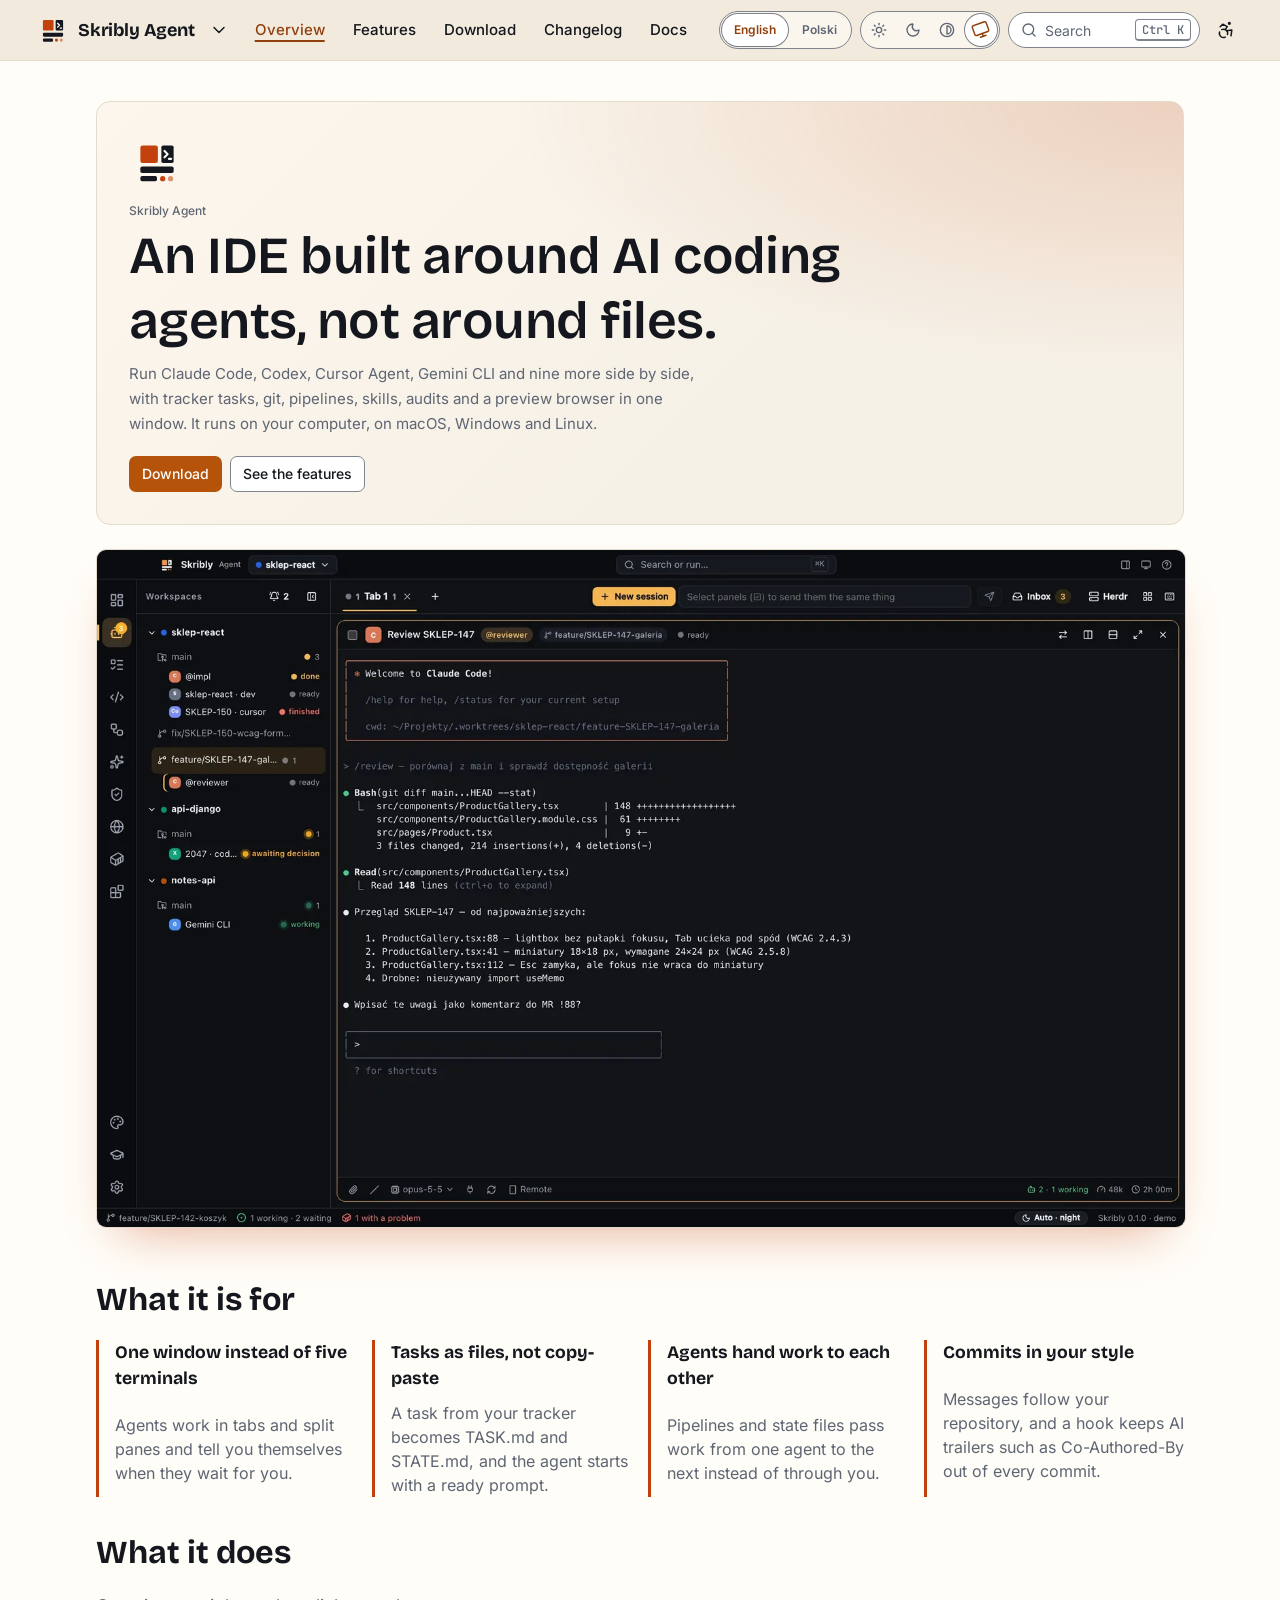
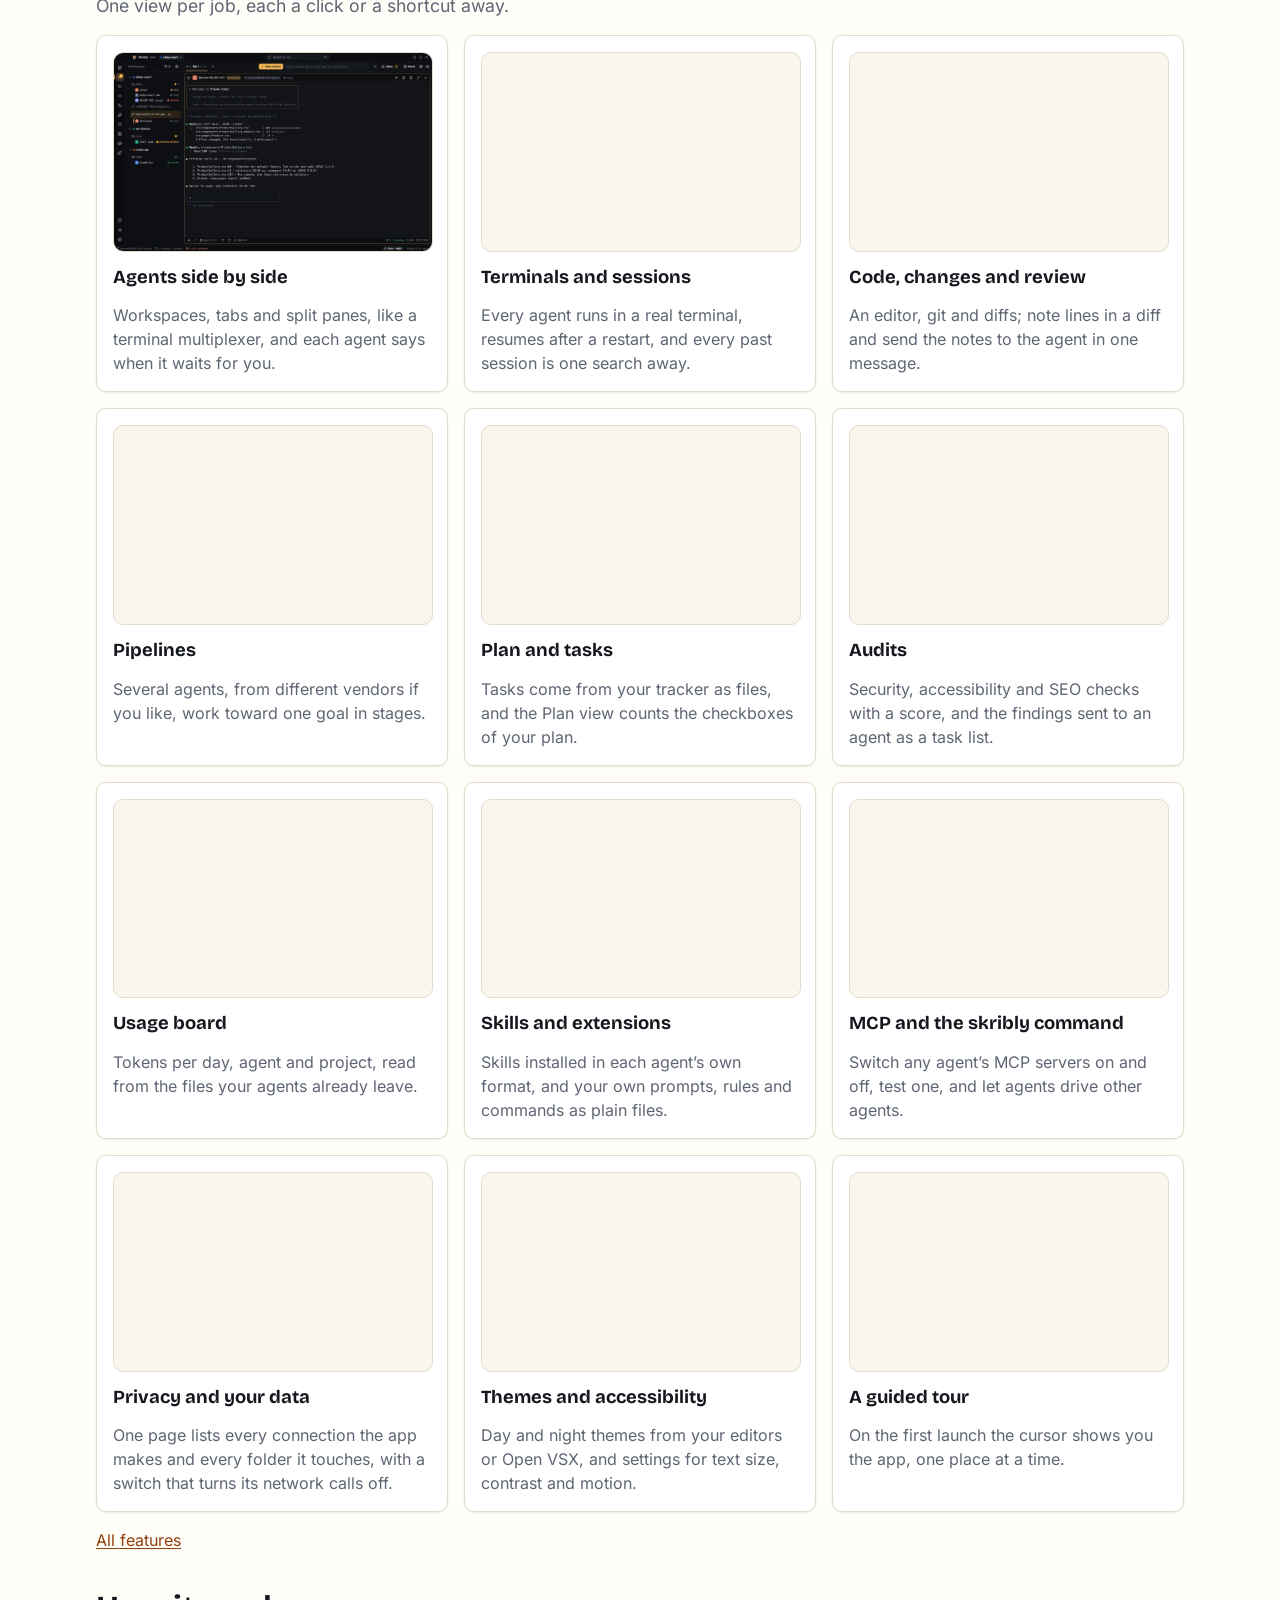
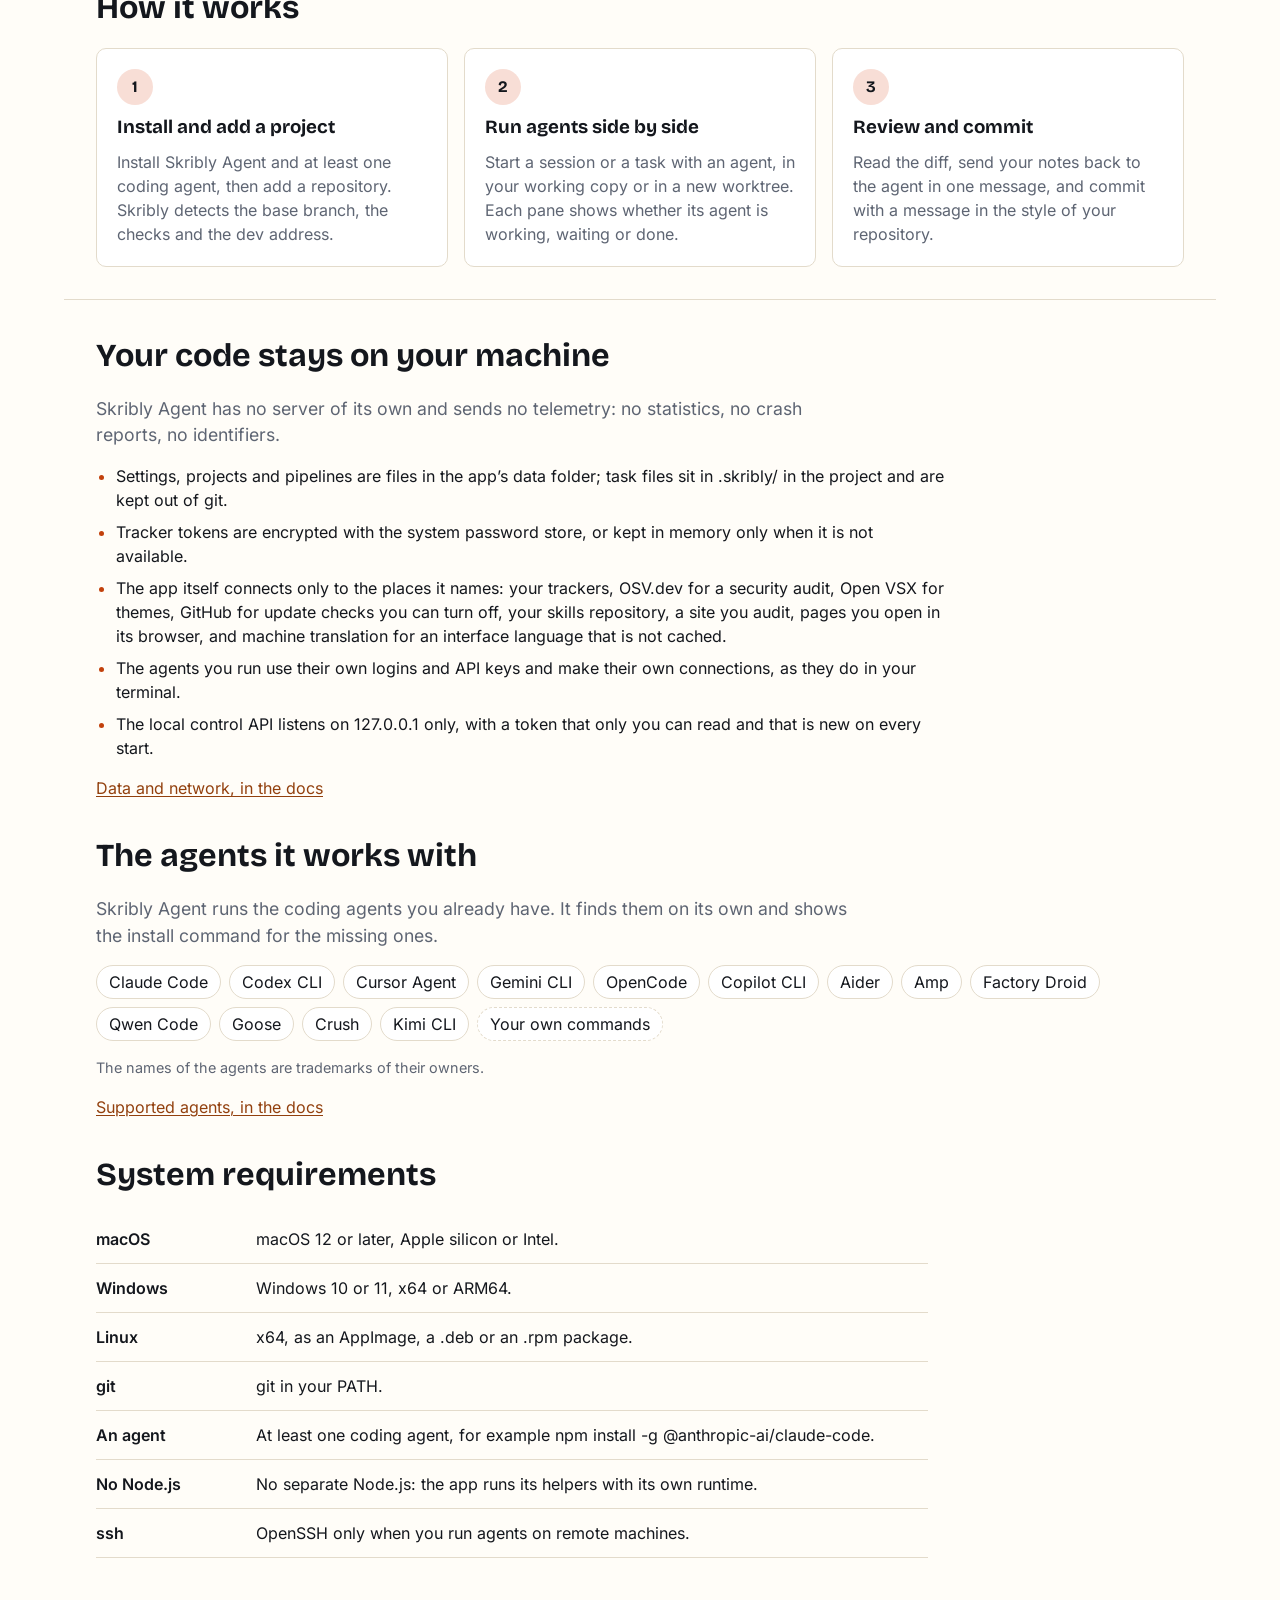
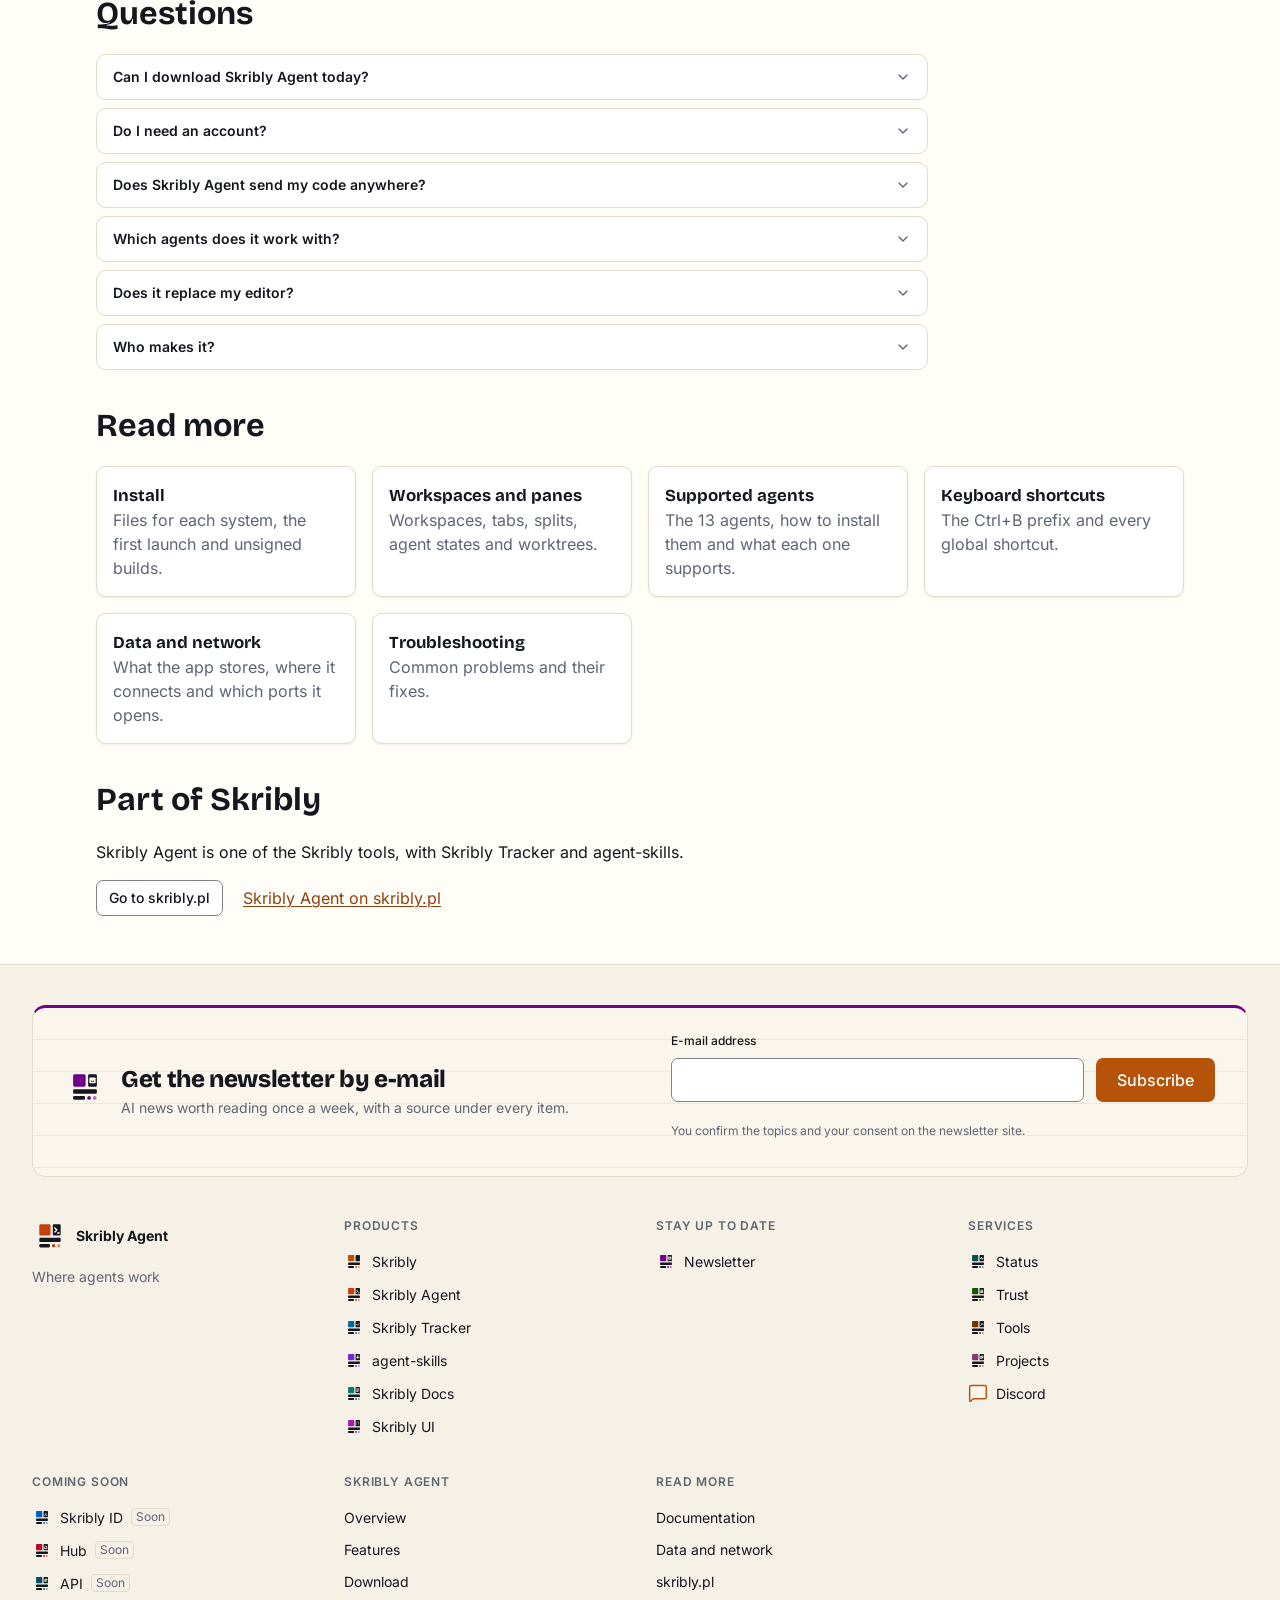
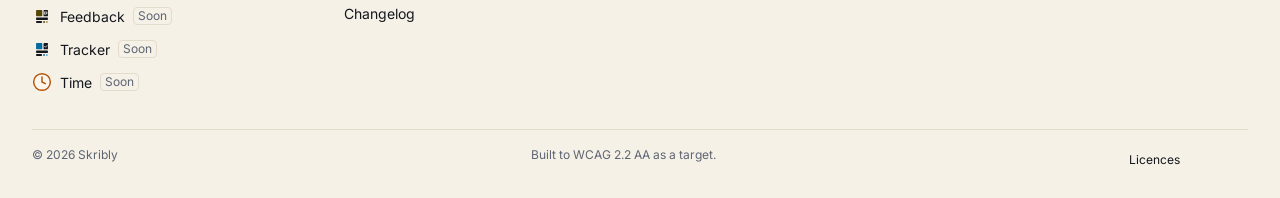
==== commit 1714adaa: "publish: 2026-11-20 review: develop merged into main" ====
--- a/index.html
+++ b/index.html
@@ -1 +1 @@
-<!DOCTYPE html><html lang="en" dir="ltr"><head><meta charset="utf-8"><meta name="viewport" content="width=device-width, initial-scale=1"><meta http-equiv="Content-Security-Policy" content="default-src 'none'; connect-src 'self'; script-src 'self' 'wasm-unsafe-eval'; style-src 'self'; img-src 'self' data:; font-src 'self'; manifest-src 'self'; media-src 'self'; base-uri 'none'; form-action https://newsletter.skribly.pl; upgrade-insecure-requests"><title>Skribly Agent · An IDE built around AI coding agents | Skribly Agent</title><meta name="description" content="Skribly Agent is a desktop IDE built around AI coding agents, not around files: agents side by side, tasks as files, git, pipelines, skills and audits in one window, running on your machine."><link rel="canonical" href="https://agent.skribly.pl/"><link rel="alternate" hreflang="en" href="https://agent.skribly.pl/"><link rel="alternate" hreflang="pl" href="https://agent.skribly.pl/pl/"><link rel="alternate" hreflang="x-default" href="https://agent.skribly.pl/"><script src="/_astro/prepaint.iife.DfruCCWJ.js"></script><meta name="color-scheme" content="light dark"><meta name="theme-color" media="(prefers-color-scheme: light)" content="#fffdf8"><meta name="theme-color" media="(prefers-color-scheme: dark)" content="#111318"><meta name="referrer" content="strict-origin-when-cross-origin"><link rel="preload" href="/_astro/inter-latin-wght-normal.Dx4kXJAl.woff2" as="font" type="font/woff2" crossorigin><link rel="preload" href="/_astro/bricolage-grotesque-latin-wght-normal.DLoelf7F.woff2" as="font" type="font/woff2" crossorigin><link rel="icon" href="/favicon-32.png" sizes="32x32" type="image/png"><link rel="icon" href="/favicon.svg" type="image/svg+xml"><link rel="apple-touch-icon" href="/apple-touch-icon.png"><link rel="manifest" href="/manifest.webmanifest"><meta property="og:type" content="website"><meta property="og:site_name" content="Skribly Agent"><meta property="og:locale" content="en_GB"><meta property="og:url" content="https://agent.skribly.pl/"><meta property="og:title" content="Skribly Agent · An IDE built around AI coding agents | Skribly Agent"><meta property="og:description" content="Skribly Agent is a desktop IDE built around AI coding agents, not around files: agents side by side, tasks as files, git, pipelines, skills and audits in one window, running on your machine."><meta property="og:image" content="https://agent.skribly.pl/og/image.png"><meta property="og:image:width" content="1200"><meta property="og:image:height" content="630"><meta property="og:image:alt" content="Skribly Agent · An IDE built around AI coding agents | Skribly Agent"><meta name="twitter:card" content="summary_large_image"><meta name="twitter:title" content="Skribly Agent · An IDE built around AI coding agents | Skribly Agent"><meta name="twitter:description" content="Skribly Agent is a desktop IDE built around AI coding agents, not around files: agents side by side, tasks as files, git, pipelines, skills and audits in one window, running on your machine."><meta name="twitter:image" content="https://agent.skribly.pl/og/image.png"><script type="application/ld+json">{"@context":"https://schema.org","@graph":[{"@type":"Organization","@id":"https://skribly.pl/#organization","name":"Skribly","url":"https://skribly.pl/","logo":"https://skribly.pl/img/icons/icon-512.png","sameAs":["https://docs.skribly.pl/","https://ui.skribly.pl/"]},{"@type":"WebSite","@id":"https://agent.skribly.pl/#website","name":"Skribly Agent","url":"https://agent.skribly.pl/","inLanguage":"en","description":"Skribly Agent is a desktop IDE built around AI coding agents, not around files: agents side by side, tasks as files, git, pipelines, skills and audits in one window, running on your machine.","publisher":{"@id":"https://skribly.pl/#organization"}},{"@type":"WebPage","@id":"https://agent.skribly.pl/#page","url":"https://agent.skribly.pl/","name":"Skribly Agent · An IDE built around AI coding agents | Skribly Agent","description":"Skribly Agent is a desktop IDE built around AI coding agents, not around files: agents side by side, tasks as files, git, pipelines, skills and audits in one window, running on your machine.","inLanguage":"en","isPartOf":{"@id":"https://agent.skribly.pl/#website"},"publisher":{"@id":"https://skribly.pl/#organization"}},{"@type":"SoftwareApplication","@id":"https://agent.skribly.pl/#app","name":"Skribly Agent","applicationCategory":"DeveloperApplication","operatingSystem":"macOS 12+, Windows 10, Windows 11, Linux","description":"An IDE built around AI coding agents, not around files.","url":"https://agent.skribly.pl/","inLanguage":["en","pl"],"screenshot":"https://agent.skribly.pl/screens/agents.webp","author":{"@type":"Organization","name":"Skribly","url":"https://skribly.pl"}}]}</script><link rel="stylesheet" href="/_astro/Page.CdgOoHkq.css"><link rel="stylesheet" href="/_astro/_.._0RKXeTr.css"></head><body class="sk-page"><a class="sk-skip-link" href="#content">Skip to content</a><header class="sk-site-header sk-product--agent" data-sk-header><div class="sk-container sk-container--wide sk-site-header__bar"><div class="sk-site-header__brand"><a class="sk-site-header__home" href="/" aria-label="Skribly Agent, home page"><svg class="sk-logo sk-logo--agent" viewBox="0 0 64 64" width="2.125rem" height="2.125rem" focusable="false" aria-hidden="true"><rect x="13" y="13" width="20" height="20" rx="2.5" fill="var(--sk-tool-agent)"/><rect x="37" y="13" width="14" height="20" rx="2" fill="currentColor"/><path d="M40.6 19.4l3.6 3.6-3.6 3.6M45.6 28.4h2.6" fill="none" stroke="var(--sk-bg)" stroke-width="2.4" stroke-linecap="round" stroke-linejoin="round"/><rect x="13" y="37" width="38" height="7.5" rx="2" fill="currentColor"/><rect x="13" y="48" width="19" height="6" rx="2" fill="currentColor"/><circle cx="38.5" cy="51" r="3" fill="var(--sk-tool-agent)"/><circle cx="47.5" cy="51" r="3" fill="var(--sk-tool-agent)" opacity="0.55"/></svg><span class="sk-site-header__name">Skribly Agent</span></a><details class="sk-dropdown sk-ecosystem"><summary class="sk-icon-button sk-ecosystem__toggle" aria-label="Switch product" title="Switch product"><svg class="sk-icon sk-dropdown__chevron" viewBox="0 0 24 24" focusable="false" data-icon="chevron.down" aria-hidden="true"><path d="m6 9 6 6 6-6"></path></svg></summary><div class="sk-dropdown__panel"><p class="sk-ecosystem__title" id="sk-ecosystem-agent">Skribly products</p><ul class="sk-ecosystem__list" aria-labelledby="sk-ecosystem-agent"><li><a class="sk-ecosystem__item sk-product--skribly" href="https://skribly.pl/"><svg class="sk-logo sk-logo--skribly" viewBox="0 0 64 64" width="2.25rem" height="2.25rem" focusable="false" aria-hidden="true"><rect x="13" y="13" width="20" height="20" rx="2.5" fill="var(--sk-accent)"/><rect x="37" y="13" width="14" height="20" rx="2" fill="currentColor"/><rect x="13" y="37" width="38" height="7.5" rx="2" fill="currentColor"/><rect x="13" y="48" width="19" height="6" rx="2" fill="currentColor"/><circle cx="38.5" cy="51" r="3" fill="var(--sk-accent)"/><circle cx="47.5" cy="51" r="3" fill="var(--sk-accent)" opacity="0.55"/></svg><span><strong>Skribly</strong><span>One place for agents, tasks and rules</span></span></a></li><li><a class="sk-ecosystem__item sk-product--agent" href="https://agent.skribly.pl/" aria-current="true"><svg class="sk-logo sk-logo--agent" viewBox="0 0 64 64" width="2.25rem" height="2.25rem" focusable="false" aria-hidden="true"><rect x="13" y="13" width="20" height="20" rx="2.5" fill="var(--sk-tool-agent)"/><rect x="37" y="13" width="14" height="20" rx="2" fill="currentColor"/><path d="M40.6 19.4l3.6 3.6-3.6 3.6M45.6 28.4h2.6" fill="none" stroke="var(--sk-bg)" stroke-width="2.4" stroke-linecap="round" stroke-linejoin="round"/><rect x="13" y="37" width="38" height="7.5" rx="2" fill="currentColor"/><rect x="13" y="48" width="19" height="6" rx="2" fill="currentColor"/><circle cx="38.5" cy="51" r="3" fill="var(--sk-tool-agent)"/><circle cx="47.5" cy="51" r="3" fill="var(--sk-tool-agent)" opacity="0.55"/></svg><span><strong>Skribly Agent</strong><span>Where agents work</span></span><span class="sk-ecosystem__here">You are here</span></a></li><li><a class="sk-ecosystem__item sk-product--tracker" href="https://skribly.pl/apps/skribly-tracker/"><svg class="sk-logo sk-logo--tracker" viewBox="0 0 64 64" width="2.25rem" height="2.25rem" focusable="false" aria-hidden="true"><rect x="13" y="13" width="20" height="20" rx="2.5" fill="var(--sk-tool-tracker)"/><rect x="37" y="13" width="14" height="20" rx="2" fill="currentColor"/><path d="M40.4 23.6l2.8 2.8 4.8-5.4" fill="none" stroke="var(--sk-bg)" stroke-width="2.4" stroke-linecap="round" stroke-linejoin="round"/><rect x="13" y="37" width="38" height="7.5" rx="2" fill="currentColor"/><rect x="13" y="48" width="19" height="6" rx="2" fill="currentColor"/><circle cx="38.5" cy="51" r="3" fill="var(--sk-tool-tracker)"/><circle cx="47.5" cy="51" r="3" fill="var(--sk-tool-tracker)" opacity="0.55"/></svg><span><strong>Skribly Tracker</strong><span>Where tasks begin</span></span></a></li><li><a class="sk-ecosystem__item sk-product--skills" href="https://skribly.pl/apps/agent-skills/"><svg class="sk-logo sk-logo--skills" viewBox="0 0 64 64" width="2.25rem" height="2.25rem" focusable="false" aria-hidden="true"><rect x="13" y="13" width="20" height="20" rx="2.5" fill="var(--sk-tool-skills)"/><rect x="37" y="13" width="14" height="20" rx="2" fill="currentColor"/><path d="M44 18.6v8.8M39.6 23h8.8" fill="none" stroke="var(--sk-bg)" stroke-width="2.4" stroke-linecap="round" stroke-linejoin="round"/><rect x="13" y="37" width="38" height="7.5" rx="2" fill="currentColor"/><rect x="13" y="48" width="19" height="6" rx="2" fill="currentColor"/><circle cx="38.5" cy="51" r="3" fill="var(--sk-tool-skills)"/><circle cx="47.5" cy="51" r="3" fill="var(--sk-tool-skills)" opacity="0.55"/></svg><span><strong>agent-skills</strong><span>Where the rules live</span></span></a></li><li><a class="sk-ecosystem__item sk-product--docs" href="https://docs.skribly.pl/"><svg class="sk-logo sk-logo--docs" viewBox="0 0 64 64" width="2.25rem" height="2.25rem" focusable="false" aria-hidden="true"><rect x="13" y="13" width="20" height="20" rx="2.5" fill="var(--sk-tool-docs)"/><rect x="37" y="13" width="14" height="20" rx="2" fill="currentColor"/><path d="M40.4 19h7.2M40.4 23h7.2M40.4 27h4.4" fill="none" stroke="var(--sk-bg)" stroke-width="2.4" stroke-linecap="round" stroke-linejoin="round"/><rect x="13" y="37" width="38" height="7.5" rx="2" fill="currentColor"/><rect x="13" y="48" width="19" height="6" rx="2" fill="currentColor"/><circle cx="38.5" cy="51" r="3" fill="var(--sk-tool-docs)"/><circle cx="47.5" cy="51" r="3" fill="var(--sk-tool-docs)" opacity="0.55"/></svg><span><strong>Skribly Docs</strong><span>Guides and reference</span></span></a></li><li><a class="sk-ecosystem__item sk-product--ui" href="https://ui.skribly.pl/"><svg class="sk-logo sk-logo--ui" viewBox="0 0 64 64" width="2.25rem" height="2.25rem" focusable="false" aria-hidden="true"><rect x="13" y="13" width="20" height="20" rx="2.5" fill="var(--sk-tool-ui)"/><rect x="37" y="13" width="14" height="20" rx="2" fill="currentColor"/><path d="M41.2 19.6h.01M46.8 19.6h.01M41.2 25.4h.01M46.8 25.4h.01" fill="none" stroke="var(--sk-bg)" stroke-width="2.4" stroke-linecap="round" stroke-linejoin="round"/><rect x="13" y="37" width="38" height="7.5" rx="2" fill="currentColor"/><rect x="13" y="48" width="19" height="6" rx="2" fill="currentColor"/><circle cx="38.5" cy="51" r="3" fill="var(--sk-tool-ui)"/><circle cx="47.5" cy="51" r="3" fill="var(--sk-tool-ui)" opacity="0.55"/></svg><span><strong>Skribly UI</strong><span>Tokens and components</span></span></a></li></ul><p class="sk-ecosystem__title" id="sk-ecosystem-agent-channels">Stay up to date</p><ul class="sk-ecosystem__list" aria-labelledby="sk-ecosystem-agent-channels"><li><a class="sk-ecosystem__item sk-product--newsletter" href="https://newsletter.skribly.pl/"><svg class="sk-logo sk-logo--newsletter" viewBox="0 0 64 64" width="2.25rem" height="2.25rem" focusable="false" aria-hidden="true"><rect x="13" y="13" width="20" height="20" rx="2.5" fill="var(--sk-tool-newsletter)"/><rect x="37" y="13" width="14" height="20" rx="2" fill="currentColor"/><path d="M40.2 19.6h7.6v6.8h-7.6zM40.6 20.2l3.4 2.8 3.4-2.8" fill="none" stroke="var(--sk-bg)" stroke-width="2.4" stroke-linecap="round" stroke-linejoin="round"/><rect x="13" y="37" width="38" height="7.5" rx="2" fill="currentColor"/><rect x="13" y="48" width="19" height="6" rx="2" fill="currentColor"/><circle cx="38.5" cy="51" r="3" fill="var(--sk-tool-newsletter)"/><circle cx="47.5" cy="51" r="3" fill="var(--sk-tool-newsletter)" opacity="0.55"/></svg><span><strong>Skribly Newsletter</strong><span>AI news every week, each with its source</span></span></a></li></ul><p class="sk-ecosystem__title" id="sk-ecosystem-agent-services">Services</p><ul class="sk-ecosystem__list" aria-labelledby="sk-ecosystem-agent-services"><li><a class="sk-ecosystem__item sk-product--status" href="https://status.skribly.pl/"><svg class="sk-logo sk-logo--status" viewBox="0 0 64 64" width="2.25rem" height="2.25rem" focusable="false" aria-hidden="true"><rect x="13" y="13" width="20" height="20" rx="2.5" fill="var(--sk-tool-status)"/><rect x="37" y="13" width="14" height="20" rx="2" fill="currentColor"/><path d="M39.6 23.6h2.2l1.4-3.6 2.4 6.8 1.4-3.2h1.4" fill="none" stroke="var(--sk-bg)" stroke-width="2.4" stroke-linecap="round" stroke-linejoin="round"/><rect x="13" y="37" width="38" height="7.5" rx="2" fill="currentColor"/><rect x="13" y="48" width="19" height="6" rx="2" fill="currentColor"/><circle cx="38.5" cy="51" r="3" fill="var(--sk-tool-status)"/><circle cx="47.5" cy="51" r="3" fill="var(--sk-tool-status)" opacity="0.55"/></svg><span><strong>Skribly Status</strong><span>Is every service up</span></span></a></li><li><a class="sk-ecosystem__item sk-product--trust" href="https://trust.skribly.pl/"><svg class="sk-logo sk-logo--trust" viewBox="0 0 64 64" width="2.25rem" height="2.25rem" focusable="false" aria-hidden="true"><rect x="13" y="13" width="20" height="20" rx="2.5" fill="var(--sk-tool-trust)"/><rect x="37" y="13" width="14" height="20" rx="2" fill="currentColor"/><path d="M41.8 22.6v-3h4.4v3M40.8 24.2h6.4v2.8h-6.4z" fill="none" stroke="var(--sk-bg)" stroke-width="2.4" stroke-linecap="round" stroke-linejoin="round"/><rect x="13" y="37" width="38" height="7.5" rx="2" fill="currentColor"/><rect x="13" y="48" width="19" height="6" rx="2" fill="currentColor"/><circle cx="38.5" cy="51" r="3" fill="var(--sk-tool-trust)"/><circle cx="47.5" cy="51" r="3" fill="var(--sk-tool-trust)" opacity="0.55"/></svg><span><strong>Skribly Trust</strong><span>Security, privacy and accessibility</span></span></a></li><li><a class="sk-ecosystem__item sk-product--tools" href="https://tools.skribly.pl/"><svg class="sk-logo sk-logo--tools" viewBox="0 0 64 64" width="2.25rem" height="2.25rem" focusable="false" aria-hidden="true"><rect x="13" y="13" width="20" height="20" rx="2.5" fill="var(--sk-tool-tools)"/><rect x="37" y="13" width="14" height="20" rx="2" fill="currentColor"/><path d="M40.8 27.2L46 22M43.8 19.8l4.4 4.4" fill="none" stroke="var(--sk-bg)" stroke-width="2.4" stroke-linecap="round" stroke-linejoin="round"/><rect x="13" y="37" width="38" height="7.5" rx="2" fill="currentColor"/><rect x="13" y="48" width="19" height="6" rx="2" fill="currentColor"/><circle cx="38.5" cy="51" r="3" fill="var(--sk-tool-tools)"/><circle cx="47.5" cy="51" r="3" fill="var(--sk-tool-tools)" opacity="0.55"/></svg><span><strong>Skribly Tools</strong><span>Small tools in the browser</span></span></a></li><li><a class="sk-ecosystem__item sk-product--projects" href="https://projects.skribly.pl/"><svg class="sk-logo sk-logo--projects" viewBox="0 0 64 64" width="2.25rem" height="2.25rem" focusable="false" aria-hidden="true"><rect x="13" y="13" width="20" height="20" rx="2.5" fill="var(--sk-tool-projects)"/><rect x="37" y="13" width="14" height="20" rx="2" fill="currentColor"/><path d="M40.4 21.8h4.8v4.8h-4.8zM43 21.8v-2.6h4.8v4.8h-2.6" fill="none" stroke="var(--sk-bg)" stroke-width="2.4" stroke-linecap="round" stroke-linejoin="round"/><rect x="13" y="37" width="38" height="7.5" rx="2" fill="currentColor"/><rect x="13" y="48" width="19" height="6" rx="2" fill="currentColor"/><circle cx="38.5" cy="51" r="3" fill="var(--sk-tool-projects)"/><circle cx="47.5" cy="51" r="3" fill="var(--sk-tool-projects)" opacity="0.55"/></svg><span><strong>Skribly Projects</strong><span>Every part and how far it is</span></span></a></li><li><a class="sk-ecosystem__item sk-product--discord" href="https://dc.skribly.pl/"><svg class="sk-icon sk-icon--duo sk-ecosystem__icon" viewBox="0 0 24 24" focusable="false" data-icon="content.comment" aria-hidden="true"><g class="sk-icon__fill"><path d="M22 17a2 2 0 0 1-2 2H6.828a2 2 0 0 0-1.414.586l-2.202 2.202A.71.71 0 0 1 2 21.286V5a2 2 0 0 1 2-2h16a2 2 0 0 1 2 2z"></path></g><path d="M22 17a2 2 0 0 1-2 2H6.828a2 2 0 0 0-1.414.586l-2.202 2.202A.71.71 0 0 1 2 21.286V5a2 2 0 0 1 2-2h16a2 2 0 0 1 2 2z"></path></svg><span><strong>Discord</strong><span>Talk with the people who build Skribly</span></span></a></li></ul></div></details></div><div class="sk-site-header__quick"><button class="sk-search-button sk-site-header__wide" type="button" data-sk-search-open data-sk-needs-js aria-haspopup="dialog" aria-controls="sk-search" aria-keyshortcuts="Control+K /"><svg class="sk-icon" viewBox="0 0 24 24" focusable="false" data-icon="action.search" aria-hidden="true"><g class="sk-icon__fill"><circle cx="11" cy="11" r="8"></circle></g><path d="m21 21-4.34-4.34"></path><circle cx="11" cy="11" r="8"></circle></svg><span>Search</span><kbd class="sk-kbd" aria-hidden="true">Ctrl K</kbd></button><button class="sk-icon-button sk-site-header__narrow" type="button" data-sk-search-open data-sk-needs-js aria-label="Search" aria-haspopup="dialog" aria-controls="sk-search" aria-keyshortcuts="Control+K /"><svg class="sk-icon" viewBox="0 0 24 24" focusable="false" data-icon="action.search" aria-hidden="true"><g class="sk-icon__fill"><circle cx="11" cy="11" r="8"></circle></g><path d="m21 21-4.34-4.34"></path><circle cx="11" cy="11" r="8"></circle></svg></button><button class="sk-icon-button" type="button" data-sk-a11y-open data-sk-needs-js aria-controls="sk-a11y-panel" aria-expanded="false" aria-label="Accessibility" title="Open accessibility settings"><svg class="sk-icon" viewBox="0 0 24 24" focusable="false" data-icon="nav.accessibility" aria-hidden="true"><g class="sk-icon__fill"><circle cx="16" cy="4" r="1"></circle></g><circle cx="16" cy="4" r="1"></circle><path d="m18 19 1-7-6 1"></path><path d="m5 8 3-3 5.5 3-2.36 3.5"></path><path d="M4.24 14.5a5 5 0 0 0 6.88 6"></path><path d="M13.76 17.5a5 5 0 0 0-6.88-6"></path></svg></button><button class="sk-icon-button sk-site-header__menu-toggle" type="button" data-sk-menu-toggle data-sk-needs-js aria-expanded="false" aria-controls="sk-site-drawer-agent" aria-label="Menu" data-open="Menu" data-close="Close menu"><span class="sk-burger" aria-hidden="true"><span></span><span></span><span></span></span></button></div><div class="sk-site-header__drawer" id="sk-site-drawer-agent"><nav class="sk-site-nav" aria-label="Main navigation"><ul class="sk-site-nav__list"><li><a class="sk-site-nav__link" href="/" aria-current="page">Overview</a></li><li><a class="sk-site-nav__link" href="/features/">Features</a></li><li><a class="sk-site-nav__link" href="/download/">Download</a></li><li><a class="sk-site-nav__link" href="/changelog/">Changelog</a></li><li><a class="sk-site-nav__link" href="https://docs.skribly.pl/agent/">Docs</a></li></ul></nav><div class="sk-site-header__tools"><nav class="sk-language-switch" aria-label="Language"><ul><li><span lang="en" aria-current="true">English</span></li><li><a href="/pl/" lang="pl" hreflang="pl">Polski</a></li></ul></nav><fieldset class="sk-theme-switch" data-sk-theme-switch><legend class="sk-visually-hidden">Theme</legend><label title="Light"><input type="radio" name="sk-theme-htgnzv" value="light"><svg class="sk-icon" viewBox="0 0 24 24" focusable="false" data-icon="theme.light" aria-hidden="true"><g class="sk-icon__fill"><circle cx="12" cy="12" r="4"></circle></g><circle cx="12" cy="12" r="4"></circle><path d="M12 2v2"></path><path d="M12 20v2"></path><path d="m4.93 4.93 1.41 1.41"></path><path d="m17.66 17.66 1.41 1.41"></path><path d="M2 12h2"></path><path d="M20 12h2"></path><path d="m6.34 17.66-1.41 1.41"></path><path d="m19.07 4.93-1.41 1.41"></path></svg><span class="sk-visually-hidden">Light</span></label><label title="Dark"><input type="radio" name="sk-theme-htgnzv" value="dark"><svg class="sk-icon" viewBox="0 0 24 24" focusable="false" data-icon="theme.dark" aria-hidden="true"><g class="sk-icon__fill"><path d="M20.985 12.486a9 9 0 1 1-9.473-9.472c.405-.022.617.46.402.803a6 6 0 0 0 8.268 8.268c.344-.215.825-.004.803.401"></path></g><path d="M20.985 12.486a9 9 0 1 1-9.473-9.472c.405-.022.617.46.402.803a6 6 0 0 0 8.268 8.268c.344-.215.825-.004.803.401"></path></svg><span class="sk-visually-hidden">Dark</span></label><label title="High contrast"><input type="radio" name="sk-theme-htgnzv" value="contrast"><svg class="sk-icon" viewBox="0 0 24 24" focusable="false" data-icon="theme.contrast" aria-hidden="true"><g class="sk-icon__fill"><circle cx="12" cy="12" r="10"></circle><path d="M12 18a6 6 0 0 0 0-12v12z"></path></g><circle cx="12" cy="12" r="10"></circle><path d="M12 18a6 6 0 0 0 0-12v12z"></path></svg><span class="sk-visually-hidden">High contrast</span></label><label title="System"><input type="radio" name="sk-theme-htgnzv" value="system" checked><svg class="sk-icon" viewBox="0 0 24 24" focusable="false" data-icon="theme.system" aria-hidden="true"><g class="sk-icon__fill"><rect rx="2" x="2" y="3" width="20" height="14"></rect></g><rect rx="2" x="2" y="3" width="20" height="14"></rect><line x1="8" y1="21" x2="16" y2="21"></line><line x1="12" y1="17" x2="12" y2="21"></line></svg><span class="sk-visually-hidden">System</span></label></fieldset><script type="module" src="/_astro/ThemeSwitch.astro_astro_type_script_index_0_lang.CFWxGLRv.js"></script></div></div></div></header><script type="module" src="/_astro/SiteHeader.astro_astro_type_script_index_0_lang.C7ESqmu-.js"></script><main class="sk-page__main sk-page__main--full site-main sk-product--agent" id="content" tabindex="-1" data-pagefind-body><div class="sk-container hero-wrap"><header class="sk-hero sk-hero--home sk-hero--display sk-site-hero sk-product--agent" data-sk-hero="home"><div class="sk-hero__body"><span class="sk-site-hero__logo"><svg class="sk-logo sk-logo--agent" viewBox="0 0 64 64" width="3.5rem" height="3.5rem" focusable="false" aria-hidden="true"><rect x="13" y="13" width="20" height="20" rx="2.5" fill="var(--sk-tool-agent)"/><rect x="37" y="13" width="14" height="20" rx="2" fill="currentColor"/><path d="M40.6 19.4l3.6 3.6-3.6 3.6M45.6 28.4h2.6" fill="none" stroke="var(--sk-bg)" stroke-width="2.4" stroke-linecap="round" stroke-linejoin="round"/><rect x="13" y="37" width="38" height="7.5" rx="2" fill="currentColor"/><rect x="13" y="48" width="19" height="6" rx="2" fill="currentColor"/><circle cx="38.5" cy="51" r="3" fill="var(--sk-tool-agent)"/><circle cx="47.5" cy="51" r="3" fill="var(--sk-tool-agent)" opacity="0.55"/></svg></span><p class="sk-hero__eyebrow">Skribly Agent</p><h1 class="sk-hero__title">An IDE built around AI coding agents, not around files.</h1><p class="sk-hero__lead">Run Claude Code, Codex, Cursor Agent, Gemini CLI and nine more side by side, with tracker tasks, git, pipelines, skills, audits and a preview browser in one window. It runs on your computer, on macOS, Windows and Linux.</p><div class="sk-hero__actions"><a class="sk-button" href="/download/" data-action="download">Download</a><a class="sk-button sk-button--outline" href="/features/">See the features</a></div></div></header></div><div class="sk-container hero-shot"><img class="shot" src="/screens/agents.webp" width="1600" height="995" alt="The Agents view: a tree of demo projects and their worktrees on the left and a Claude Code pane on the right summing up a diff and its accessibility findings." loading="eager" decoding="async" fetchpriority="high"></div><section class="sk-container band" aria-labelledby="why"><h2 id="why">What it is for</h2><ul class="why" role="list"><li><h3>One window instead of five terminals</h3><p>Agents work in tabs and split panes and tell you themselves when they wait for you.</p></li><li><h3>Tasks as files, not copy-paste</h3><p>A task from your tracker becomes TASK.md and STATE.md, and the agent starts with a ready prompt.</p></li><li><h3>Agents hand work to each other</h3><p>Pipelines and state files pass work from one agent to the next instead of through you.</p></li><li><h3>Commits in your style</h3><p>Messages follow your repository, and a hook keeps AI trailers such as Co-Authored-By out of every commit.</p></li></ul></section><section class="sk-container band" aria-labelledby="what"><h2 id="what">What it does</h2><p class="band__lead">One view per job, each a click or a shortcut away.</p><ul class="feature-cards" role="list"><li class="sk-card sk-card--link feature-card" data-feature="agents"><img class="shot feature-card__shot" src="/screens/agents.webp" width="1600" height="995" alt="The Agents view: a tree of demo projects and their worktrees on the left and a Claude Code pane on the right summing up a diff and its accessibility findings." loading="lazy" decoding="async"><h3 class="feature-card__name"><a class="sk-card__link" href="/features/#agents">Agents side by side</a></h3><p>Workspaces, tabs and split panes, like a terminal multiplexer, and each agent says when it waits for you.</p></li><li class="sk-card sk-card--link feature-card" data-feature="terminals"><img class="shot feature-card__shot" src="/screens/session-history.webp" width="1600" height="995" alt="The session history: five past agent sessions with title, agent, project, branch, date and tokens, each with a Resume button." loading="lazy" decoding="async"><h3 class="feature-card__name"><a class="sk-card__link" href="/features/#terminals">Terminals and sessions</a></h3><p>Every agent runs in a real terminal, resumes after a restart, and every past session is one search away.</p></li><li class="sk-card sk-card--link feature-card" data-feature="code"><img class="shot feature-card__shot" src="/screens/code-review.webp" width="1600" height="995" alt="The Code view: a diff of a cart drawer component with two review notes below it and a Send to the agent button." loading="lazy" decoding="async"><h3 class="feature-card__name"><a class="sk-card__link" href="/features/#code">Code, changes and review</a></h3><p>An editor, git and diffs; note lines in a diff and send the notes to the agent in one message.</p></li><li class="sk-card sk-card--link feature-card" data-feature="pipelines"><img class="shot feature-card__shot" src="/screens/pipelines.webp" width="1480" height="920" alt="The Pipelines view in the day theme: the three built-in pipelines on the left and the Planner, Implementer and Reviewer steps of Plan, execution and review on a graph, with how it works on the right." loading="lazy" decoding="async"><h3 class="feature-card__name"><a class="sk-card__link" href="/features/#pipelines">Pipelines</a></h3><p>Several agents, from different vendors if you like, work toward one goal in stages.</p></li><li class="sk-card sk-card--link feature-card" data-feature="plan"><img class="shot feature-card__shot" src="/screens/plan.webp" width="1600" height="995" alt="The Plan view in the day theme: a 38 percent progress bar, the plan files with progress per file and the list of open items." loading="lazy" decoding="async"><h3 class="feature-card__name"><a class="sk-card__link" href="/features/#plan">Plan and tasks</a></h3><p>Tasks come from your tracker as files, and the Plan view counts the checkboxes of your plan.</p></li><li class="sk-card sk-card--link feature-card" data-feature="audits"><img class="shot feature-card__shot" src="/screens/audits.webp" width="1600" height="995" alt="A security audit with a score of 40 out of 100 and eleven findings sorted by severity, from a token in a script to version ranges." loading="lazy" decoding="async"><h3 class="feature-card__name"><a class="sk-card__link" href="/features/#audits">Audits</a></h3><p>Security, accessibility and SEO checks with a score, and the findings sent to an agent as a task list.</p></li><li class="sk-card sk-card--link feature-card" data-feature="usage"><img class="shot feature-card__shot" src="/screens/usage-board.webp" width="1600" height="995" alt="The token use board: a 14-day table of input, output and cache tokens per agent and project, with a note on what can be measured for each agent." loading="lazy" decoding="async"><h3 class="feature-card__name"><a class="sk-card__link" href="/features/#usage">Usage board</a></h3><p>Tokens per day, agent and project, read from the files your agents already leave.</p></li><li class="sk-card sk-card--link feature-card" data-feature="skills"><img class="shot feature-card__shot" src="/screens/skills.webp" width="1600" height="995" alt="The Skills view: cards of installable skills such as Task workflow, Project-style commit and Pre-commit review, with category filters and a Sync button." loading="lazy" decoding="async"><h3 class="feature-card__name"><a class="sk-card__link" href="/features/#skills">Skills and extensions</a></h3><p>Skills installed in each agent’s own format, and your own prompts, rules and commands as plain files.</p></li><li class="sk-card sk-card--link feature-card" data-feature="mcp"><img class="shot feature-card__shot" src="/screens/mcp.webp" width="1600" height="995" alt="The MCP servers tab: servers grouped by agent, Claude Code, Codex, Cursor Agent and Gemini CLI, with switches, scopes and start commands." loading="lazy" decoding="async"><h3 class="feature-card__name"><a class="sk-card__link" href="/features/#mcp">MCP and the skribly command</a></h3><p>Switch any agent’s MCP servers on and off, test one, and let agents drive other agents.</p></li><li class="sk-card sk-card--link feature-card" data-feature="privacy"><img class="shot feature-card__shot" src="/screens/privacy.webp" width="1600" height="995" alt="Settings, Privacy and network: a switch that blocks all network calls of the app and cards that explain what it does not cover." loading="lazy" decoding="async"><h3 class="feature-card__name"><a class="sk-card__link" href="/features/#privacy">Privacy and your data</a></h3><p>One page lists every connection the app makes and every folder it touches, with a switch that turns its network calls off.</p></li><li class="sk-card sk-card--link feature-card" data-feature="themes"><img class="shot feature-card__shot" src="/screens/themes.webp" width="1600" height="995" alt="The Appearance settings: the chosen day and night themes, a text size slider and a grid of theme previews from built-in, VS Code, Cursor and Windsurf sources." loading="lazy" decoding="async"><h3 class="feature-card__name"><a class="sk-card__link" href="/features/#themes">Themes and accessibility</a></h3><p>Day and night themes from your editors or Open VSX, and settings for text size, contrast and motion.</p></li><li class="sk-card sk-card--link feature-card" data-feature="tour"><img class="shot feature-card__shot" src="/screens/tour.webp" width="1600" height="995" alt="The guided tour, step 2 of 15, explaining the project switcher over the dimmed Dashboard." loading="lazy" decoding="async"><h3 class="feature-card__name"><a class="sk-card__link" href="/features/#tour">A guided tour</a></h3><p>On the first launch the cursor shows you the app, one place at a time.</p></li></ul><p><a class="sk-link" href="/features/">All features</a></p></section><section class="sk-container band" aria-labelledby="how"><h2 id="how">How it works</h2><ol class="steps" role="list"><li class="steps__item"><span class="steps__number" aria-hidden="true">1</span><h3>Install and add a project</h3><p>Install Skribly Agent and at least one coding agent, then add a repository. Skribly detects the base branch, the checks and the dev address.</p></li><li class="steps__item"><span class="steps__number" aria-hidden="true">2</span><h3>Run agents side by side</h3><p>Start a session or a task with an agent, in your working copy or in a new worktree. Each pane shows whether its agent is working, waiting or done.</p></li><li class="steps__item"><span class="steps__number" aria-hidden="true">3</span><h3>Review and commit</h3><p>Read the diff, send your notes back to the agent in one message, and commit with a message in the style of your repository.</p></li></ol></section><section class="sk-container band local" aria-labelledby="local"><h2 id="local">Your code stays on your machine</h2><p class="band__lead">Skribly Agent has no server of its own and sends no telemetry: no statistics, no crash reports, no identifiers.</p><ul class="ticks"><li>Settings, projects and pipelines are files in the app’s data folder; task files sit in .skribly/ in the project and are kept out of git.</li><li>Tracker tokens are encrypted with the system password store, or kept in memory only when it is not available.</li><li>The app itself connects only to the places it names: your trackers, OSV.dev for a security audit, Open VSX for themes, GitHub for update checks you can turn off, your skills repository, a site you audit, pages you open in its browser, and machine translation for an interface language that is not cached.</li><li>The agents you run use their own logins and API keys and make their own connections, as they do in your terminal.</li><li>The local control API listens on 127.0.0.1 only, with a token that only you can read and that is new on every start.</li></ul><p><a class="sk-link" href="https://docs.skribly.pl/agent/data-and-network/">Data and network, in the docs</a></p></section><section class="sk-container band" aria-labelledby="agents"><h2 id="agents">The agents it works with</h2><p class="band__lead">Skribly Agent runs the coding agents you already have. It finds them on its own and shows the install command for the missing ones.</p><ul class="agent-list" role="list"><li>Claude Code</li><li>Codex CLI</li><li>Cursor Agent</li><li>Gemini CLI</li><li>OpenCode</li><li>Copilot CLI</li><li>Aider</li><li>Amp</li><li>Factory Droid</li><li>Qwen Code</li><li>Goose</li><li>Crush</li><li>Kimi CLI</li><li class="agent-list__own">Your own commands</li></ul><p class="band__note">The names of the agents are trademarks of their owners.</p><p><a class="sk-link" href="https://docs.skribly.pl/agent/agents/">Supported agents, in the docs</a></p></section><section class="sk-container band" aria-labelledby="requirements"><h2 id="requirements">System requirements</h2><dl class="requirements"><div class="requirements__row"><dt>macOS</dt><dd>macOS 12 or later, Apple silicon or Intel.</dd></div><div class="requirements__row"><dt>Windows</dt><dd>Windows 10 or 11, x64 or ARM64.</dd></div><div class="requirements__row"><dt>Linux</dt><dd>x64, as an AppImage, a .deb or an .rpm package.</dd></div><div class="requirements__row"><dt>git</dt><dd>git in your PATH.</dd></div><div class="requirements__row"><dt>An agent</dt><dd>At least one coding agent, for example npm install -g @anthropic-ai/claude-code.</dd></div><div class="requirements__row"><dt>No Node.js</dt><dd>No separate Node.js: the app runs its helpers with its own runtime.</dd></div><div class="requirements__row"><dt>ssh</dt><dd>OpenSSH only when you run agents on remote machines.</dd></div></dl></section><section class="sk-container band" aria-labelledby="faq"><h2 id="faq">Questions</h2><div class="faq"><details class="sk-details"><summary>Can I download Skribly Agent today?</summary><div class="sk-details__body"><p>Not yet. The download page is ready and its buttons stay off while the first public release is prepared. Then each file will be listed there with its version, size and SHA-256.</p></div></details><details class="sk-details"><summary>Do I need an account?</summary><div class="sk-details__body"><p>No. Skribly Agent has no account and no server of its own. Your agents use their own logins and API keys.</p></div></details><details class="sk-details"><summary>Does Skribly Agent send my code anywhere?</summary><div class="sk-details__body"><p>No. The app sends no telemetry and has no server. The agents you run connect to their own services, as they do in your terminal; the docs page Data and network lists every place the app itself connects to.</p></div></details><details class="sk-details"><summary>Which agents does it work with?</summary><div class="sk-details__body"><p>Thirteen coding agents, from Claude Code and Codex CLI to Goose and Kimi CLI, and any command of your own.</p></div></details><details class="sk-details"><summary>Does it replace my editor?</summary><div class="sk-details__body"><p>It has a code editor with quick open, search in files, side-by-side diffs and a terminal, so many tasks need no other window. Files an agent changes reload by themselves.</p></div></details><details class="sk-details"><summary>Who makes it?</summary><div class="sk-details__body"><p>The Skribly team, as a non-commercial project. The other Skribly tools are on skribly.pl.</p></div></details></div></section><section class="sk-container band" aria-labelledby="read"><h2 id="read">Read more</h2><ul class="read" role="list"><li class="sk-card sk-card--link"><h3 class="read__title"><a class="sk-card__link" href="https://docs.skribly.pl/agent/install/">Install</a></h3><p>Files for each system, the first launch and unsigned builds.</p></li><li class="sk-card sk-card--link"><h3 class="read__title"><a class="sk-card__link" href="https://docs.skribly.pl/agent/workspaces/">Workspaces and panes</a></h3><p>Workspaces, tabs, splits, agent states and worktrees.</p></li><li class="sk-card sk-card--link"><h3 class="read__title"><a class="sk-card__link" href="https://docs.skribly.pl/agent/agents/">Supported agents</a></h3><p>The 13 agents, how to install them and what each one supports.</p></li><li class="sk-card sk-card--link"><h3 class="read__title"><a class="sk-card__link" href="https://docs.skribly.pl/agent/shortcuts/">Keyboard shortcuts</a></h3><p>The Ctrl+B prefix and every global shortcut.</p></li><li class="sk-card sk-card--link"><h3 class="read__title"><a class="sk-card__link" href="https://docs.skribly.pl/agent/data-and-network/">Data and network</a></h3><p>What the app stores, where it connects and which ports it opens.</p></li><li class="sk-card sk-card--link"><h3 class="read__title"><a class="sk-card__link" href="https://docs.skribly.pl/agent/troubleshooting/">Troubleshooting</a></h3><p>Common problems and their fixes.</p></li></ul></section><section class="sk-container band skribly" aria-labelledby="skribly"><h2 id="skribly">Part of Skribly</h2><p>Skribly Agent is one of the Skribly tools, with Skribly Tracker and agent-skills.</p><p><a class="sk-button sk-button--outline" href="https://skribly.pl/">Go to skribly.pl</a></p></section></main><footer class="sk-site-footer sk-product--agent"><div class="sk-container sk-container--wide"><section aria-labelledby="sk-footer-newsletter-title" class="sk-band sk-band--sunken sk-pattern sk-pattern--ruled sk-product--newsletter sk-newsletter-signup sk-newsletter-signup--footer"><div class="sk-newsletter-signup__text"><svg class="sk-logo sk-logo--newsletter" viewBox="0 0 64 64" width="2.5rem" height="2.5rem" focusable="false" aria-hidden="true"><rect x="13" y="13" width="20" height="20" rx="2.5" fill="var(--sk-tool-newsletter)"/><rect x="37" y="13" width="14" height="20" rx="2" fill="currentColor"/><path d="M40.2 19.6h7.6v6.8h-7.6zM40.6 20.2l3.4 2.8 3.4-2.8" fill="none" stroke="var(--sk-bg)" stroke-width="2.4" stroke-linecap="round" stroke-linejoin="round"/><rect x="13" y="37" width="38" height="7.5" rx="2" fill="currentColor"/><rect x="13" y="48" width="19" height="6" rx="2" fill="currentColor"/><circle cx="38.5" cy="51" r="3" fill="var(--sk-tool-newsletter)"/><circle cx="47.5" cy="51" r="3" fill="var(--sk-tool-newsletter)" opacity="0.55"/></svg><h2 class="sk-newsletter-signup__title" id="sk-footer-newsletter-title">Get the newsletter by e-mail</h2><p class="sk-newsletter-signup__lead">AI news worth reading once a week, with a source under every item.</p></div><form class="sk-newsletter-signup__form" method="get" action="https://newsletter.skribly.pl/#signup" aria-labelledby="sk-footer-newsletter-title"><label class="sk-label" for="sk-footer-newsletter-email">E-mail address</label><div class="sk-newsletter-signup__row"><input class="sk-input sk-newsletter-signup__input" type="email" id="sk-footer-newsletter-email" name="email" autocomplete="email" inputmode="email" spellcheck="false" maxlength="254" required aria-describedby="sk-footer-newsletter-hint"><button class="sk-button" type="submit">Subscribe</button></div><p class="sk-hint" id="sk-footer-newsletter-hint">You confirm the topics and your consent on the newsletter site.</p></form></section><div class="sk-site-footer__grid"><div class="sk-site-footer__brand"><a href="https://agent.skribly.pl/" aria-label="Skribly Agent, home page"><svg class="sk-logo sk-logo--agent" viewBox="0 0 64 64" width="2.25rem" height="2.25rem" focusable="false" aria-hidden="true"><rect x="13" y="13" width="20" height="20" rx="2.5" fill="var(--sk-tool-agent)"/><rect x="37" y="13" width="14" height="20" rx="2" fill="currentColor"/><path d="M40.6 19.4l3.6 3.6-3.6 3.6M45.6 28.4h2.6" fill="none" stroke="var(--sk-bg)" stroke-width="2.4" stroke-linecap="round" stroke-linejoin="round"/><rect x="13" y="37" width="38" height="7.5" rx="2" fill="currentColor"/><rect x="13" y="48" width="19" height="6" rx="2" fill="currentColor"/><circle cx="38.5" cy="51" r="3" fill="var(--sk-tool-agent)"/><circle cx="47.5" cy="51" r="3" fill="var(--sk-tool-agent)" opacity="0.55"/></svg><strong>Skribly Agent</strong></a><p>Where agents work</p></div><nav aria-labelledby="sk-footer-products-agent"><h2 id="sk-footer-products-agent">Products</h2><ul><li><a href="https://skribly.pl/"><svg class="sk-logo sk-logo--skribly" viewBox="0 0 64 64" width="1.25rem" height="1.25rem" focusable="false" aria-hidden="true"><rect x="13" y="13" width="20" height="20" rx="2.5" fill="var(--sk-accent)"/><rect x="37" y="13" width="14" height="20" rx="2" fill="currentColor"/><rect x="13" y="37" width="38" height="7.5" rx="2" fill="currentColor"/><rect x="13" y="48" width="19" height="6" rx="2" fill="currentColor"/><circle cx="38.5" cy="51" r="3" fill="var(--sk-accent)"/><circle cx="47.5" cy="51" r="3" fill="var(--sk-accent)" opacity="0.55"/></svg>Skribly</a></li><li><a href="https://agent.skribly.pl/" aria-current="true"><svg class="sk-logo sk-logo--agent" viewBox="0 0 64 64" width="1.25rem" height="1.25rem" focusable="false" aria-hidden="true"><rect x="13" y="13" width="20" height="20" rx="2.5" fill="var(--sk-tool-agent)"/><rect x="37" y="13" width="14" height="20" rx="2" fill="currentColor"/><path d="M40.6 19.4l3.6 3.6-3.6 3.6M45.6 28.4h2.6" fill="none" stroke="var(--sk-bg)" stroke-width="2.4" stroke-linecap="round" stroke-linejoin="round"/><rect x="13" y="37" width="38" height="7.5" rx="2" fill="currentColor"/><rect x="13" y="48" width="19" height="6" rx="2" fill="currentColor"/><circle cx="38.5" cy="51" r="3" fill="var(--sk-tool-agent)"/><circle cx="47.5" cy="51" r="3" fill="var(--sk-tool-agent)" opacity="0.55"/></svg>Skribly Agent</a></li><li><a href="https://skribly.pl/apps/skribly-tracker/"><svg class="sk-logo sk-logo--tracker" viewBox="0 0 64 64" width="1.25rem" height="1.25rem" focusable="false" aria-hidden="true"><rect x="13" y="13" width="20" height="20" rx="2.5" fill="var(--sk-tool-tracker)"/><rect x="37" y="13" width="14" height="20" rx="2" fill="currentColor"/><path d="M40.4 23.6l2.8 2.8 4.8-5.4" fill="none" stroke="var(--sk-bg)" stroke-width="2.4" stroke-linecap="round" stroke-linejoin="round"/><rect x="13" y="37" width="38" height="7.5" rx="2" fill="currentColor"/><rect x="13" y="48" width="19" height="6" rx="2" fill="currentColor"/><circle cx="38.5" cy="51" r="3" fill="var(--sk-tool-tracker)"/><circle cx="47.5" cy="51" r="3" fill="var(--sk-tool-tracker)" opacity="0.55"/></svg>Skribly Tracker</a></li><li><a href="https://skribly.pl/apps/agent-skills/"><svg class="sk-logo sk-logo--skills" viewBox="0 0 64 64" width="1.25rem" height="1.25rem" focusable="false" aria-hidden="true"><rect x="13" y="13" width="20" height="20" rx="2.5" fill="var(--sk-tool-skills)"/><rect x="37" y="13" width="14" height="20" rx="2" fill="currentColor"/><path d="M44 18.6v8.8M39.6 23h8.8" fill="none" stroke="var(--sk-bg)" stroke-width="2.4" stroke-linecap="round" stroke-linejoin="round"/><rect x="13" y="37" width="38" height="7.5" rx="2" fill="currentColor"/><rect x="13" y="48" width="19" height="6" rx="2" fill="currentColor"/><circle cx="38.5" cy="51" r="3" fill="var(--sk-tool-skills)"/><circle cx="47.5" cy="51" r="3" fill="var(--sk-tool-skills)" opacity="0.55"/></svg>agent-skills</a></li><li><a href="https://docs.skribly.pl/"><svg class="sk-logo sk-logo--docs" viewBox="0 0 64 64" width="1.25rem" height="1.25rem" focusable="false" aria-hidden="true"><rect x="13" y="13" width="20" height="20" rx="2.5" fill="var(--sk-tool-docs)"/><rect x="37" y="13" width="14" height="20" rx="2" fill="currentColor"/><path d="M40.4 19h7.2M40.4 23h7.2M40.4 27h4.4" fill="none" stroke="var(--sk-bg)" stroke-width="2.4" stroke-linecap="round" stroke-linejoin="round"/><rect x="13" y="37" width="38" height="7.5" rx="2" fill="currentColor"/><rect x="13" y="48" width="19" height="6" rx="2" fill="currentColor"/><circle cx="38.5" cy="51" r="3" fill="var(--sk-tool-docs)"/><circle cx="47.5" cy="51" r="3" fill="var(--sk-tool-docs)" opacity="0.55"/></svg>Skribly Docs</a></li><li><a href="https://ui.skribly.pl/"><svg class="sk-logo sk-logo--ui" viewBox="0 0 64 64" width="1.25rem" height="1.25rem" focusable="false" aria-hidden="true"><rect x="13" y="13" width="20" height="20" rx="2.5" fill="var(--sk-tool-ui)"/><rect x="37" y="13" width="14" height="20" rx="2" fill="currentColor"/><path d="M41.2 19.6h.01M46.8 19.6h.01M41.2 25.4h.01M46.8 25.4h.01" fill="none" stroke="var(--sk-bg)" stroke-width="2.4" stroke-linecap="round" stroke-linejoin="round"/><rect x="13" y="37" width="38" height="7.5" rx="2" fill="currentColor"/><rect x="13" y="48" width="19" height="6" rx="2" fill="currentColor"/><circle cx="38.5" cy="51" r="3" fill="var(--sk-tool-ui)"/><circle cx="47.5" cy="51" r="3" fill="var(--sk-tool-ui)" opacity="0.55"/></svg>Skribly UI</a></li></ul></nav><nav aria-labelledby="sk-footer-channels-agent"><h2 id="sk-footer-channels-agent">Stay up to date</h2><ul><li><a href="https://newsletter.skribly.pl/"><svg class="sk-logo sk-logo--newsletter" viewBox="0 0 64 64" width="1.25rem" height="1.25rem" focusable="false" aria-hidden="true"><rect x="13" y="13" width="20" height="20" rx="2.5" fill="var(--sk-tool-newsletter)"/><rect x="37" y="13" width="14" height="20" rx="2" fill="currentColor"/><path d="M40.2 19.6h7.6v6.8h-7.6zM40.6 20.2l3.4 2.8 3.4-2.8" fill="none" stroke="var(--sk-bg)" stroke-width="2.4" stroke-linecap="round" stroke-linejoin="round"/><rect x="13" y="37" width="38" height="7.5" rx="2" fill="currentColor"/><rect x="13" y="48" width="19" height="6" rx="2" fill="currentColor"/><circle cx="38.5" cy="51" r="3" fill="var(--sk-tool-newsletter)"/><circle cx="47.5" cy="51" r="3" fill="var(--sk-tool-newsletter)" opacity="0.55"/></svg>Newsletter</a></li></ul></nav><nav aria-labelledby="sk-footer-services-agent"><h2 id="sk-footer-services-agent">Services</h2><ul><li><a href="https://status.skribly.pl/"><svg class="sk-logo sk-logo--status" viewBox="0 0 64 64" width="1.25rem" height="1.25rem" focusable="false" aria-hidden="true"><rect x="13" y="13" width="20" height="20" rx="2.5" fill="var(--sk-tool-status)"/><rect x="37" y="13" width="14" height="20" rx="2" fill="currentColor"/><path d="M39.6 23.6h2.2l1.4-3.6 2.4 6.8 1.4-3.2h1.4" fill="none" stroke="var(--sk-bg)" stroke-width="2.4" stroke-linecap="round" stroke-linejoin="round"/><rect x="13" y="37" width="38" height="7.5" rx="2" fill="currentColor"/><rect x="13" y="48" width="19" height="6" rx="2" fill="currentColor"/><circle cx="38.5" cy="51" r="3" fill="var(--sk-tool-status)"/><circle cx="47.5" cy="51" r="3" fill="var(--sk-tool-status)" opacity="0.55"/></svg>Status</a></li><li><a href="https://trust.skribly.pl/"><svg class="sk-logo sk-logo--trust" viewBox="0 0 64 64" width="1.25rem" height="1.25rem" focusable="false" aria-hidden="true"><rect x="13" y="13" width="20" height="20" rx="2.5" fill="var(--sk-tool-trust)"/><rect x="37" y="13" width="14" height="20" rx="2" fill="currentColor"/><path d="M41.8 22.6v-3h4.4v3M40.8 24.2h6.4v2.8h-6.4z" fill="none" stroke="var(--sk-bg)" stroke-width="2.4" stroke-linecap="round" stroke-linejoin="round"/><rect x="13" y="37" width="38" height="7.5" rx="2" fill="currentColor"/><rect x="13" y="48" width="19" height="6" rx="2" fill="currentColor"/><circle cx="38.5" cy="51" r="3" fill="var(--sk-tool-trust)"/><circle cx="47.5" cy="51" r="3" fill="var(--sk-tool-trust)" opacity="0.55"/></svg>Trust</a></li><li><a href="https://tools.skribly.pl/"><svg class="sk-logo sk-logo--tools" viewBox="0 0 64 64" width="1.25rem" height="1.25rem" focusable="false" aria-hidden="true"><rect x="13" y="13" width="20" height="20" rx="2.5" fill="var(--sk-tool-tools)"/><rect x="37" y="13" width="14" height="20" rx="2" fill="currentColor"/><path d="M40.8 27.2L46 22M43.8 19.8l4.4 4.4" fill="none" stroke="var(--sk-bg)" stroke-width="2.4" stroke-linecap="round" stroke-linejoin="round"/><rect x="13" y="37" width="38" height="7.5" rx="2" fill="currentColor"/><rect x="13" y="48" width="19" height="6" rx="2" fill="currentColor"/><circle cx="38.5" cy="51" r="3" fill="var(--sk-tool-tools)"/><circle cx="47.5" cy="51" r="3" fill="var(--sk-tool-tools)" opacity="0.55"/></svg>Tools</a></li><li><a href="https://projects.skribly.pl/"><svg class="sk-logo sk-logo--projects" viewBox="0 0 64 64" width="1.25rem" height="1.25rem" focusable="false" aria-hidden="true"><rect x="13" y="13" width="20" height="20" rx="2.5" fill="var(--sk-tool-projects)"/><rect x="37" y="13" width="14" height="20" rx="2" fill="currentColor"/><path d="M40.4 21.8h4.8v4.8h-4.8zM43 21.8v-2.6h4.8v4.8h-2.6" fill="none" stroke="var(--sk-bg)" stroke-width="2.4" stroke-linecap="round" stroke-linejoin="round"/><rect x="13" y="37" width="38" height="7.5" rx="2" fill="currentColor"/><rect x="13" y="48" width="19" height="6" rx="2" fill="currentColor"/><circle cx="38.5" cy="51" r="3" fill="var(--sk-tool-projects)"/><circle cx="47.5" cy="51" r="3" fill="var(--sk-tool-projects)" opacity="0.55"/></svg>Projects</a></li><li><a href="https://dc.skribly.pl/"><svg class="sk-icon sk-icon--duo sk-site-footer__icon" viewBox="0 0 24 24" focusable="false" data-icon="content.comment" aria-hidden="true"><g class="sk-icon__fill"><path d="M22 17a2 2 0 0 1-2 2H6.828a2 2 0 0 0-1.414.586l-2.202 2.202A.71.71 0 0 1 2 21.286V5a2 2 0 0 1 2-2h16a2 2 0 0 1 2 2z"></path></g><path d="M22 17a2 2 0 0 1-2 2H6.828a2 2 0 0 0-1.414.586l-2.202 2.202A.71.71 0 0 1 2 21.286V5a2 2 0 0 1 2-2h16a2 2 0 0 1 2 2z"></path></svg>Discord</a></li></ul></nav><nav aria-labelledby="sk-footer-soon-agent"><h2 id="sk-footer-soon-agent">Coming soon</h2><ul><li><a href="https://id.skribly.pl/"><svg class="sk-logo sk-logo--id" viewBox="0 0 64 64" width="1.25rem" height="1.25rem" focusable="false" aria-hidden="true"><rect x="13" y="13" width="20" height="20" rx="2.5" fill="var(--sk-tool-id)"/><rect x="37" y="13" width="14" height="20" rx="2" fill="currentColor"/><path d="M44 20.2h.01M40.8 27.2l1.4-2.6h3.6l1.4 2.6" fill="none" stroke="var(--sk-bg)" stroke-width="2.4" stroke-linecap="round" stroke-linejoin="round"/><rect x="13" y="37" width="38" height="7.5" rx="2" fill="currentColor"/><rect x="13" y="48" width="19" height="6" rx="2" fill="currentColor"/><circle cx="38.5" cy="51" r="3" fill="var(--sk-tool-id)"/><circle cx="47.5" cy="51" r="3" fill="var(--sk-tool-id)" opacity="0.55"/></svg>Skribly ID <span class="sk-site-footer__soon">Soon</span></a></li><li><a href="https://hub.skribly.pl/"><svg class="sk-logo sk-logo--hub" viewBox="0 0 64 64" width="1.25rem" height="1.25rem" focusable="false" aria-hidden="true"><rect x="13" y="13" width="20" height="20" rx="2.5" fill="var(--sk-tool-hub)"/><rect x="37" y="13" width="14" height="20" rx="2" fill="currentColor"/><path d="M40.4 22.6l3.6-3.6 3.6 3.6v4.8h-7.2z" fill="none" stroke="var(--sk-bg)" stroke-width="2.4" stroke-linecap="round" stroke-linejoin="round"/><rect x="13" y="37" width="38" height="7.5" rx="2" fill="currentColor"/><rect x="13" y="48" width="19" height="6" rx="2" fill="currentColor"/><circle cx="38.5" cy="51" r="3" fill="var(--sk-tool-hub)"/><circle cx="47.5" cy="51" r="3" fill="var(--sk-tool-hub)" opacity="0.55"/></svg>Hub <span class="sk-site-footer__soon">Soon</span></a></li><li><a href="https://api.skribly.pl/"><svg class="sk-logo sk-logo--api" viewBox="0 0 64 64" width="1.25rem" height="1.25rem" focusable="false" aria-hidden="true"><rect x="13" y="13" width="20" height="20" rx="2.5" fill="var(--sk-tool-api)"/><rect x="37" y="13" width="14" height="20" rx="2" fill="currentColor"/><path d="M40.4 20.6h7.2M45.6 18.6l2 2-2 2M47.6 25.4h-7.2M42.4 23.4l-2 2 2 2" fill="none" stroke="var(--sk-bg)" stroke-width="2.4" stroke-linecap="round" stroke-linejoin="round"/><rect x="13" y="37" width="38" height="7.5" rx="2" fill="currentColor"/><rect x="13" y="48" width="19" height="6" rx="2" fill="currentColor"/><circle cx="38.5" cy="51" r="3" fill="var(--sk-tool-api)"/><circle cx="47.5" cy="51" r="3" fill="var(--sk-tool-api)" opacity="0.55"/></svg>API <span class="sk-site-footer__soon">Soon</span></a></li><li><a href="https://feedback.skribly.pl/"><svg class="sk-logo sk-logo--feedback" viewBox="0 0 64 64" width="1.25rem" height="1.25rem" focusable="false" aria-hidden="true"><rect x="13" y="13" width="20" height="20" rx="2.5" fill="var(--sk-tool-feedback)"/><rect x="37" y="13" width="14" height="20" rx="2" fill="currentColor"/><path d="M40.4 19.2h7.2v5.6h-3.2l-2.6 2.6v-2.6h-1.4z" fill="none" stroke="var(--sk-bg)" stroke-width="2.4" stroke-linecap="round" stroke-linejoin="round"/><rect x="13" y="37" width="38" height="7.5" rx="2" fill="currentColor"/><rect x="13" y="48" width="19" height="6" rx="2" fill="currentColor"/><circle cx="38.5" cy="51" r="3" fill="var(--sk-tool-feedback)"/><circle cx="47.5" cy="51" r="3" fill="var(--sk-tool-feedback)" opacity="0.55"/></svg>Feedback <span class="sk-site-footer__soon">Soon</span></a></li><li><a href="https://tracker.skribly.pl/"><svg class="sk-logo sk-logo--tracker" viewBox="0 0 64 64" width="1.25rem" height="1.25rem" focusable="false" aria-hidden="true"><rect x="13" y="13" width="20" height="20" rx="2.5" fill="var(--sk-tool-tracker)"/><rect x="37" y="13" width="14" height="20" rx="2" fill="currentColor"/><path d="M40.4 23.6l2.8 2.8 4.8-5.4" fill="none" stroke="var(--sk-bg)" stroke-width="2.4" stroke-linecap="round" stroke-linejoin="round"/><rect x="13" y="37" width="38" height="7.5" rx="2" fill="currentColor"/><rect x="13" y="48" width="19" height="6" rx="2" fill="currentColor"/><circle cx="38.5" cy="51" r="3" fill="var(--sk-tool-tracker)"/><circle cx="47.5" cy="51" r="3" fill="var(--sk-tool-tracker)" opacity="0.55"/></svg>Tracker <span class="sk-site-footer__soon">Soon</span></a></li><li><a href="https://time.skribly.pl/"><svg class="sk-icon sk-icon--duo sk-site-footer__icon" viewBox="0 0 24 24" focusable="false" data-icon="time.clock" aria-hidden="true"><g class="sk-icon__fill"><circle cx="12" cy="12" r="10"></circle></g><circle cx="12" cy="12" r="10"></circle><path d="M12 6v6l4 2"></path></svg>Time <span class="sk-site-footer__soon">Soon</span></a></li></ul></nav><nav aria-labelledby="sk-footer-agent-0"><h2 id="sk-footer-agent-0">Skribly Agent</h2><ul><li><a href="/">Overview</a></li><li><a href="/features/">Features</a></li><li><a href="/download/">Download</a></li><li><a href="/changelog/">Changelog</a></li></ul></nav><nav aria-labelledby="sk-footer-agent-1"><h2 id="sk-footer-agent-1">Read more</h2><ul><li><a href="https://docs.skribly.pl/agent/">Documentation</a></li><li><a href="https://docs.skribly.pl/agent/data-and-network/">Data and network</a></li><li><a href="https://skribly.pl/">skribly.pl</a></li></ul></nav></div><div class="sk-site-footer__bottom"><p>© 2026 Skribly</p><p>Built to WCAG 2.2 AA as a target.</p><p><a href="/licenses/">Licences</a></p></div></div></footer><section class="sk-a11y" id="sk-a11y-panel" aria-labelledby="sk-a11y-title" hidden data-sk-a11y-panel><div class="sk-a11y__head"><h2 class="sk-a11y__title" id="sk-a11y-title" tabindex="-1" data-sk-a11y-title>Accessibility</h2><button class="sk-icon-button" type="button" data-sk-a11y-close aria-label="Close accessibility settings"><svg class="sk-icon" viewBox="0 0 24 24" focusable="false" data-icon="action.close" aria-hidden="true"><path d="M18 6 6 18"></path><path d="m6 6 12 12"></path></svg></button></div><p class="sk-a11y__note">These settings stay on this device and apply on every Skribly site.</p><p class="sk-a11y__label" id="sk-a11y-size-label">Text size</p><div class="sk-a11y__size" role="group" aria-labelledby="sk-a11y-size-label"><button class="sk-a11y__step" type="button" data-sk-a11y-step="-1" aria-label="Smaller text">A−</button><output class="sk-a11y__value" data-sk-a11y-size aria-live="polite">100%</output><button class="sk-a11y__step" type="button" data-sk-a11y-step="1" aria-label="Larger text">A+</button></div><p class="sk-a11y__label" id="sk-a11y-display">Display</p><div class="sk-a11y__grid" role="group" aria-labelledby="sk-a11y-display"><button class="sk-a11y__option" type="button" data-sk-a11y-option="grayscale" aria-pressed="false">Grayscale</button><button class="sk-a11y__option" type="button" data-sk-a11y-option="contrast" aria-pressed="false">High contrast</button><button class="sk-a11y__option" type="button" data-sk-a11y-option="invert" aria-pressed="false">Inverted colours</button><button class="sk-a11y__option" type="button" data-sk-a11y-option="light" aria-pressed="false">Light background</button></div><p class="sk-a11y__label" id="sk-a11y-reading">Reading</p><div class="sk-a11y__grid" role="group" aria-labelledby="sk-a11y-reading"><button class="sk-a11y__option" type="button" data-sk-a11y-option="links" aria-pressed="false">Underline links</button><button class="sk-a11y__option" type="button" data-sk-a11y-option="font" aria-pressed="false">Readable font</button><button class="sk-a11y__option" type="button" data-sk-a11y-option="motion" aria-pressed="false">Stop animations</button><button class="sk-a11y__option" type="button" data-sk-a11y-option="focus" aria-pressed="false">Strong focus</button></div><button class="sk-a11y__reset" type="button" data-sk-a11y-reset>Reset all settings</button></section><script type="module" src="/_astro/AccessibilityPanel.astro_astro_type_script_index_0_lang.DPpuBYC_.js"></script><button class="sk-icon-button sk-back-to-top" type="button" data-sk-back-to-top data-sk-needs-js aria-label="Back to top" title="Back to top"><svg class="sk-icon" viewBox="0 0 24 24" focusable="false" data-icon="arrow.up" aria-hidden="true"><path d="m5 12 7-7 7 7"></path><path d="M12 19V5"></path></svg></button><script type="module" src="/_astro/BackToTop.astro_astro_type_script_index_0_lang.RMRvh-Dh.js"></script><script type="module" src="/_astro/SwipeRows.astro_astro_type_script_index_0_lang.BkJYorMU.js"></script><script type="module" src="/_astro/TableScroll.astro_astro_type_script_index_0_lang.Cq6gMylq.js"></script><script type="module" src="/_astro/Lightbox.astro_astro_type_script_index_0_lang.BR4-BFJL.js"></script><dialog class="sk-search" id="sk-search" aria-labelledby="sk-search-title" data-sk-search data-pagefind="/pagefind/pagefind.js" data-search-loading="Searching…" data-search-empty="Nothing found. Try another word." data-search-offline="Search works on the published site, after the build has made its index." data-search-one="result" data-search-few="results" data-search-many="results"><h2 class="sk-visually-hidden" id="sk-search-title">Search this site</h2><div class="sk-search__head"><svg class="sk-icon" viewBox="0 0 24 24" focusable="false" data-icon="action.search" aria-hidden="true"><g class="sk-icon__fill"><circle cx="11" cy="11" r="8"></circle></g><path d="m21 21-4.34-4.34"></path><circle cx="11" cy="11" r="8"></circle></svg><input class="sk-search__input" type="search" data-sk-search-input aria-label="Search this site" aria-describedby="sk-search-hint" placeholder="Search pages and sections" autocomplete="off" spellcheck="false" enterkeyhint="search"><button class="sk-icon-button" type="button" data-sk-search-close aria-label="Close"><svg class="sk-icon" viewBox="0 0 24 24" focusable="false" data-icon="action.close" aria-hidden="true"><path d="M18 6 6 18"></path><path d="m6 6 12 12"></path></svg></button></div><div class="sk-search__body"><p class="sk-search__status" role="status" data-sk-search-status></p><ul class="sk-search__list" aria-label="Search results" data-sk-search-results></ul></div><p class="sk-search__foot" id="sk-search-hint">Arrows move through the results, Enter opens one, Esc closes. <kbd class="sk-kbd">Ctrl K</kbd> <kbd class="sk-kbd">/</kbd></p></dialog><script type="module" src="/_astro/SearchDialog.astro_astro_type_script_index_0_lang.DG58a4iB.js"></script></body></html>+<!DOCTYPE html><html lang="en" dir="ltr"><head><meta charset="utf-8"><meta name="viewport" content="width=device-width, initial-scale=1"><meta http-equiv="Content-Security-Policy" content="default-src 'none'; connect-src 'self'; script-src 'self' 'wasm-unsafe-eval'; style-src 'self'; img-src 'self' data:; font-src 'self'; manifest-src 'self'; media-src 'self'; base-uri 'none'; form-action https://newsletter.skribly.pl; upgrade-insecure-requests"><title>Skribly Agent · An IDE built around AI coding agents | Skribly Agent</title><meta name="description" content="Skribly Agent is a desktop IDE built around AI coding agents, not around files: agents side by side, tasks as files, git, pipelines, skills and audits in one window, running on your machine."><link rel="canonical" href="https://agent.skribly.pl/"><link rel="alternate" hreflang="en" href="https://agent.skribly.pl/"><link rel="alternate" hreflang="pl" href="https://agent.skribly.pl/pl/"><link rel="alternate" hreflang="x-default" href="https://agent.skribly.pl/"><script src="/_astro/prepaint.iife.DfruCCWJ.js"></script><meta name="color-scheme" content="light dark"><meta name="theme-color" media="(prefers-color-scheme: light)" content="#fffdf8"><meta name="theme-color" media="(prefers-color-scheme: dark)" content="#111318"><meta name="referrer" content="strict-origin-when-cross-origin"><link rel="preload" href="/_astro/inter-latin-wght-normal.Dx4kXJAl.woff2" as="font" type="font/woff2" crossorigin><link rel="preload" href="/_astro/bricolage-grotesque-latin-wght-normal.DLoelf7F.woff2" as="font" type="font/woff2" crossorigin><link rel="icon" href="/favicon-32.png" sizes="32x32" type="image/png"><link rel="icon" href="/favicon.svg" type="image/svg+xml"><link rel="apple-touch-icon" href="/apple-touch-icon.png"><link rel="manifest" href="/manifest.webmanifest"><meta property="og:type" content="website"><meta property="og:site_name" content="Skribly Agent"><meta property="og:locale" content="en_GB"><meta property="og:url" content="https://agent.skribly.pl/"><meta property="og:title" content="Skribly Agent · An IDE built around AI coding agents | Skribly Agent"><meta property="og:description" content="Skribly Agent is a desktop IDE built around AI coding agents, not around files: agents side by side, tasks as files, git, pipelines, skills and audits in one window, running on your machine."><meta property="og:image" content="https://agent.skribly.pl/og/image.png"><meta property="og:image:width" content="1200"><meta property="og:image:height" content="630"><meta property="og:image:alt" content="Skribly Agent · An IDE built around AI coding agents | Skribly Agent"><meta name="twitter:card" content="summary_large_image"><meta name="twitter:title" content="Skribly Agent · An IDE built around AI coding agents | Skribly Agent"><meta name="twitter:description" content="Skribly Agent is a desktop IDE built around AI coding agents, not around files: agents side by side, tasks as files, git, pipelines, skills and audits in one window, running on your machine."><meta name="twitter:image" content="https://agent.skribly.pl/og/image.png"><script type="application/ld+json">{"@context":"https://schema.org","@graph":[{"@type":"Organization","@id":"https://skribly.pl/#organization","name":"Skribly","url":"https://skribly.pl/","logo":"https://skribly.pl/img/icons/icon-512.png","sameAs":["https://docs.skribly.pl/","https://ui.skribly.pl/"]},{"@type":"WebSite","@id":"https://agent.skribly.pl/#website","name":"Skribly Agent","url":"https://agent.skribly.pl/","inLanguage":"en","description":"Skribly Agent is a desktop IDE built around AI coding agents, not around files: agents side by side, tasks as files, git, pipelines, skills and audits in one window, running on your machine.","publisher":{"@id":"https://skribly.pl/#organization"}},{"@type":"WebPage","@id":"https://agent.skribly.pl/#page","url":"https://agent.skribly.pl/","name":"Skribly Agent · An IDE built around AI coding agents | Skribly Agent","description":"Skribly Agent is a desktop IDE built around AI coding agents, not around files: agents side by side, tasks as files, git, pipelines, skills and audits in one window, running on your machine.","inLanguage":"en","isPartOf":{"@id":"https://agent.skribly.pl/#website"},"publisher":{"@id":"https://skribly.pl/#organization"}},{"@type":"SoftwareApplication","@id":"https://agent.skribly.pl/#app","name":"Skribly Agent","applicationCategory":"DeveloperApplication","operatingSystem":"macOS 12+, Windows 10, Windows 11, Linux","description":"An IDE built around AI coding agents, not around files.","url":"https://agent.skribly.pl/","inLanguage":["en","pl"],"screenshot":"https://agent.skribly.pl/screens/agents.webp","author":{"@type":"Organization","name":"Skribly","url":"https://skribly.pl"}}]}</script><link rel="stylesheet" href="/_astro/Page.BQjH1KUT.css"><link rel="stylesheet" href="/_astro/_.._0RKXeTr.css"></head><body class="sk-page"><a class="sk-skip-link" href="#content">Skip to content</a><header class="sk-site-header sk-product--agent" data-sk-header><div class="sk-container sk-container--wide sk-site-header__bar"><div class="sk-site-header__brand"><a class="sk-site-header__home" href="/" aria-label="Skribly Agent, home page"><svg class="sk-logo sk-logo--agent" viewBox="0 0 64 64" width="2.125rem" height="2.125rem" focusable="false" aria-hidden="true"><rect x="13" y="13" width="20" height="20" rx="2.5" fill="var(--sk-tool-agent)"/><rect x="37" y="13" width="14" height="20" rx="2" fill="currentColor"/><path d="M40.6 19.4l3.6 3.6-3.6 3.6M45.6 28.4h2.6" fill="none" stroke="var(--sk-bg)" stroke-width="2.4" stroke-linecap="round" stroke-linejoin="round"/><rect x="13" y="37" width="38" height="7.5" rx="2" fill="currentColor"/><rect x="13" y="48" width="19" height="6" rx="2" fill="currentColor"/><circle cx="38.5" cy="51" r="3" fill="var(--sk-tool-agent)"/><circle cx="47.5" cy="51" r="3" fill="var(--sk-tool-agent)" opacity="0.55"/></svg><span class="sk-site-header__name">Skribly Agent</span></a><details class="sk-dropdown sk-ecosystem"><summary class="sk-icon-button sk-ecosystem__toggle" aria-label="Switch product" title="Switch product"><svg class="sk-icon sk-dropdown__chevron" viewBox="0 0 24 24" focusable="false" data-icon="chevron.down" aria-hidden="true"><path d="m6 9 6 6 6-6"></path></svg></summary><div class="sk-dropdown__panel"><p class="sk-ecosystem__title" id="sk-ecosystem-agent">Skribly products</p><ul class="sk-ecosystem__list" aria-labelledby="sk-ecosystem-agent"><li><a class="sk-ecosystem__item sk-product--skribly" href="https://skribly.pl/"><svg class="sk-logo sk-logo--skribly" viewBox="0 0 64 64" width="2.25rem" height="2.25rem" focusable="false" aria-hidden="true"><rect x="13" y="13" width="20" height="20" rx="2.5" fill="var(--sk-accent)"/><rect x="37" y="13" width="14" height="20" rx="2" fill="currentColor"/><rect x="13" y="37" width="38" height="7.5" rx="2" fill="currentColor"/><rect x="13" y="48" width="19" height="6" rx="2" fill="currentColor"/><circle cx="38.5" cy="51" r="3" fill="var(--sk-accent)"/><circle cx="47.5" cy="51" r="3" fill="var(--sk-accent)" opacity="0.55"/></svg><span><strong>Skribly</strong><span>One place for agents, tasks and rules</span></span></a></li><li><a class="sk-ecosystem__item sk-product--agent" href="https://agent.skribly.pl/" aria-current="true"><svg class="sk-logo sk-logo--agent" viewBox="0 0 64 64" width="2.25rem" height="2.25rem" focusable="false" aria-hidden="true"><rect x="13" y="13" width="20" height="20" rx="2.5" fill="var(--sk-tool-agent)"/><rect x="37" y="13" width="14" height="20" rx="2" fill="currentColor"/><path d="M40.6 19.4l3.6 3.6-3.6 3.6M45.6 28.4h2.6" fill="none" stroke="var(--sk-bg)" stroke-width="2.4" stroke-linecap="round" stroke-linejoin="round"/><rect x="13" y="37" width="38" height="7.5" rx="2" fill="currentColor"/><rect x="13" y="48" width="19" height="6" rx="2" fill="currentColor"/><circle cx="38.5" cy="51" r="3" fill="var(--sk-tool-agent)"/><circle cx="47.5" cy="51" r="3" fill="var(--sk-tool-agent)" opacity="0.55"/></svg><span><strong>Skribly Agent</strong><span>Where agents work</span></span><span class="sk-ecosystem__here">You are here</span></a></li><li><a class="sk-ecosystem__item sk-product--tracker" href="https://skribly.pl/apps/skribly-tracker/"><svg class="sk-logo sk-logo--tracker" viewBox="0 0 64 64" width="2.25rem" height="2.25rem" focusable="false" aria-hidden="true"><rect x="13" y="13" width="20" height="20" rx="2.5" fill="var(--sk-tool-tracker)"/><rect x="37" y="13" width="14" height="20" rx="2" fill="currentColor"/><path d="M40.4 23.6l2.8 2.8 4.8-5.4" fill="none" stroke="var(--sk-bg)" stroke-width="2.4" stroke-linecap="round" stroke-linejoin="round"/><rect x="13" y="37" width="38" height="7.5" rx="2" fill="currentColor"/><rect x="13" y="48" width="19" height="6" rx="2" fill="currentColor"/><circle cx="38.5" cy="51" r="3" fill="var(--sk-tool-tracker)"/><circle cx="47.5" cy="51" r="3" fill="var(--sk-tool-tracker)" opacity="0.55"/></svg><span><strong>Skribly Tracker</strong><span>Where tasks begin</span></span></a></li><li><a class="sk-ecosystem__item sk-product--skills" href="https://skribly.pl/apps/agent-skills/"><svg class="sk-logo sk-logo--skills" viewBox="0 0 64 64" width="2.25rem" height="2.25rem" focusable="false" aria-hidden="true"><rect x="13" y="13" width="20" height="20" rx="2.5" fill="var(--sk-tool-skills)"/><rect x="37" y="13" width="14" height="20" rx="2" fill="currentColor"/><path d="M44 18.6v8.8M39.6 23h8.8" fill="none" stroke="var(--sk-bg)" stroke-width="2.4" stroke-linecap="round" stroke-linejoin="round"/><rect x="13" y="37" width="38" height="7.5" rx="2" fill="currentColor"/><rect x="13" y="48" width="19" height="6" rx="2" fill="currentColor"/><circle cx="38.5" cy="51" r="3" fill="var(--sk-tool-skills)"/><circle cx="47.5" cy="51" r="3" fill="var(--sk-tool-skills)" opacity="0.55"/></svg><span><strong>agent-skills</strong><span>Where the rules live</span></span></a></li><li><a class="sk-ecosystem__item sk-product--docs" href="https://docs.skribly.pl/"><svg class="sk-logo sk-logo--docs" viewBox="0 0 64 64" width="2.25rem" height="2.25rem" focusable="false" aria-hidden="true"><rect x="13" y="13" width="20" height="20" rx="2.5" fill="var(--sk-tool-docs)"/><rect x="37" y="13" width="14" height="20" rx="2" fill="currentColor"/><path d="M40.4 19h7.2M40.4 23h7.2M40.4 27h4.4" fill="none" stroke="var(--sk-bg)" stroke-width="2.4" stroke-linecap="round" stroke-linejoin="round"/><rect x="13" y="37" width="38" height="7.5" rx="2" fill="currentColor"/><rect x="13" y="48" width="19" height="6" rx="2" fill="currentColor"/><circle cx="38.5" cy="51" r="3" fill="var(--sk-tool-docs)"/><circle cx="47.5" cy="51" r="3" fill="var(--sk-tool-docs)" opacity="0.55"/></svg><span><strong>Skribly Docs</strong><span>Guides and reference</span></span></a></li><li><a class="sk-ecosystem__item sk-product--ui" href="https://ui.skribly.pl/"><svg class="sk-logo sk-logo--ui" viewBox="0 0 64 64" width="2.25rem" height="2.25rem" focusable="false" aria-hidden="true"><rect x="13" y="13" width="20" height="20" rx="2.5" fill="var(--sk-tool-ui)"/><rect x="37" y="13" width="14" height="20" rx="2" fill="currentColor"/><path d="M41.2 19.6h.01M46.8 19.6h.01M41.2 25.4h.01M46.8 25.4h.01" fill="none" stroke="var(--sk-bg)" stroke-width="2.4" stroke-linecap="round" stroke-linejoin="round"/><rect x="13" y="37" width="38" height="7.5" rx="2" fill="currentColor"/><rect x="13" y="48" width="19" height="6" rx="2" fill="currentColor"/><circle cx="38.5" cy="51" r="3" fill="var(--sk-tool-ui)"/><circle cx="47.5" cy="51" r="3" fill="var(--sk-tool-ui)" opacity="0.55"/></svg><span><strong>Skribly UI</strong><span>Tokens and components</span></span></a></li></ul><p class="sk-ecosystem__title" id="sk-ecosystem-agent-channels">Stay up to date</p><ul class="sk-ecosystem__list" aria-labelledby="sk-ecosystem-agent-channels"><li><a class="sk-ecosystem__item sk-product--newsletter" href="https://newsletter.skribly.pl/"><svg class="sk-logo sk-logo--newsletter" viewBox="0 0 64 64" width="2.25rem" height="2.25rem" focusable="false" aria-hidden="true"><rect x="13" y="13" width="20" height="20" rx="2.5" fill="var(--sk-tool-newsletter)"/><rect x="37" y="13" width="14" height="20" rx="2" fill="currentColor"/><path d="M40.2 19.6h7.6v6.8h-7.6zM40.6 20.2l3.4 2.8 3.4-2.8" fill="none" stroke="var(--sk-bg)" stroke-width="2.4" stroke-linecap="round" stroke-linejoin="round"/><rect x="13" y="37" width="38" height="7.5" rx="2" fill="currentColor"/><rect x="13" y="48" width="19" height="6" rx="2" fill="currentColor"/><circle cx="38.5" cy="51" r="3" fill="var(--sk-tool-newsletter)"/><circle cx="47.5" cy="51" r="3" fill="var(--sk-tool-newsletter)" opacity="0.55"/></svg><span><strong>Skribly Newsletter</strong><span>AI news every week, each with its source</span></span></a></li></ul><p class="sk-ecosystem__title" id="sk-ecosystem-agent-services">Services</p><ul class="sk-ecosystem__list" aria-labelledby="sk-ecosystem-agent-services"><li><a class="sk-ecosystem__item sk-product--status" href="https://status.skribly.pl/"><svg class="sk-logo sk-logo--status" viewBox="0 0 64 64" width="2.25rem" height="2.25rem" focusable="false" aria-hidden="true"><rect x="13" y="13" width="20" height="20" rx="2.5" fill="var(--sk-tool-status)"/><rect x="37" y="13" width="14" height="20" rx="2" fill="currentColor"/><path d="M39.6 23.6h2.2l1.4-3.6 2.4 6.8 1.4-3.2h1.4" fill="none" stroke="var(--sk-bg)" stroke-width="2.4" stroke-linecap="round" stroke-linejoin="round"/><rect x="13" y="37" width="38" height="7.5" rx="2" fill="currentColor"/><rect x="13" y="48" width="19" height="6" rx="2" fill="currentColor"/><circle cx="38.5" cy="51" r="3" fill="var(--sk-tool-status)"/><circle cx="47.5" cy="51" r="3" fill="var(--sk-tool-status)" opacity="0.55"/></svg><span><strong>Skribly Status</strong><span>Is every service up</span></span></a></li><li><a class="sk-ecosystem__item sk-product--trust" href="https://trust.skribly.pl/"><svg class="sk-logo sk-logo--trust" viewBox="0 0 64 64" width="2.25rem" height="2.25rem" focusable="false" aria-hidden="true"><rect x="13" y="13" width="20" height="20" rx="2.5" fill="var(--sk-tool-trust)"/><rect x="37" y="13" width="14" height="20" rx="2" fill="currentColor"/><path d="M41.8 22.6v-3h4.4v3M40.8 24.2h6.4v2.8h-6.4z" fill="none" stroke="var(--sk-bg)" stroke-width="2.4" stroke-linecap="round" stroke-linejoin="round"/><rect x="13" y="37" width="38" height="7.5" rx="2" fill="currentColor"/><rect x="13" y="48" width="19" height="6" rx="2" fill="currentColor"/><circle cx="38.5" cy="51" r="3" fill="var(--sk-tool-trust)"/><circle cx="47.5" cy="51" r="3" fill="var(--sk-tool-trust)" opacity="0.55"/></svg><span><strong>Skribly Trust</strong><span>Security, privacy and accessibility</span></span></a></li><li><a class="sk-ecosystem__item sk-product--tools" href="https://tools.skribly.pl/"><svg class="sk-logo sk-logo--tools" viewBox="0 0 64 64" width="2.25rem" height="2.25rem" focusable="false" aria-hidden="true"><rect x="13" y="13" width="20" height="20" rx="2.5" fill="var(--sk-tool-tools)"/><rect x="37" y="13" width="14" height="20" rx="2" fill="currentColor"/><path d="M40.8 27.2L46 22M43.8 19.8l4.4 4.4" fill="none" stroke="var(--sk-bg)" stroke-width="2.4" stroke-linecap="round" stroke-linejoin="round"/><rect x="13" y="37" width="38" height="7.5" rx="2" fill="currentColor"/><rect x="13" y="48" width="19" height="6" rx="2" fill="currentColor"/><circle cx="38.5" cy="51" r="3" fill="var(--sk-tool-tools)"/><circle cx="47.5" cy="51" r="3" fill="var(--sk-tool-tools)" opacity="0.55"/></svg><span><strong>Skribly Tools</strong><span>Small tools in the browser</span></span></a></li><li><a class="sk-ecosystem__item sk-product--projects" href="https://projects.skribly.pl/"><svg class="sk-logo sk-logo--projects" viewBox="0 0 64 64" width="2.25rem" height="2.25rem" focusable="false" aria-hidden="true"><rect x="13" y="13" width="20" height="20" rx="2.5" fill="var(--sk-tool-projects)"/><rect x="37" y="13" width="14" height="20" rx="2" fill="currentColor"/><path d="M40.4 21.8h4.8v4.8h-4.8zM43 21.8v-2.6h4.8v4.8h-2.6" fill="none" stroke="var(--sk-bg)" stroke-width="2.4" stroke-linecap="round" stroke-linejoin="round"/><rect x="13" y="37" width="38" height="7.5" rx="2" fill="currentColor"/><rect x="13" y="48" width="19" height="6" rx="2" fill="currentColor"/><circle cx="38.5" cy="51" r="3" fill="var(--sk-tool-projects)"/><circle cx="47.5" cy="51" r="3" fill="var(--sk-tool-projects)" opacity="0.55"/></svg><span><strong>Skribly Projects</strong><span>Every part and how far it is</span></span></a></li><li><a class="sk-ecosystem__item sk-product--discord" href="https://dc.skribly.pl/"><svg class="sk-icon sk-icon--duo sk-ecosystem__icon" viewBox="0 0 24 24" focusable="false" data-icon="content.comment" aria-hidden="true"><g class="sk-icon__fill"><path d="M22 17a2 2 0 0 1-2 2H6.828a2 2 0 0 0-1.414.586l-2.202 2.202A.71.71 0 0 1 2 21.286V5a2 2 0 0 1 2-2h16a2 2 0 0 1 2 2z"></path></g><path d="M22 17a2 2 0 0 1-2 2H6.828a2 2 0 0 0-1.414.586l-2.202 2.202A.71.71 0 0 1 2 21.286V5a2 2 0 0 1 2-2h16a2 2 0 0 1 2 2z"></path></svg><span><strong>Discord</strong><span>Talk with the people who build Skribly</span></span></a></li></ul></div></details></div><div class="sk-site-header__quick"><button class="sk-search-button sk-site-header__wide" type="button" data-sk-search-open data-sk-needs-js aria-haspopup="dialog" aria-controls="sk-search" aria-keyshortcuts="Control+K /"><svg class="sk-icon" viewBox="0 0 24 24" focusable="false" data-icon="action.search" aria-hidden="true"><g class="sk-icon__fill"><circle cx="11" cy="11" r="8"></circle></g><path d="m21 21-4.34-4.34"></path><circle cx="11" cy="11" r="8"></circle></svg><span>Search</span><kbd class="sk-kbd" aria-hidden="true">Ctrl K</kbd></button><button class="sk-icon-button sk-site-header__narrow" type="button" data-sk-search-open data-sk-needs-js aria-label="Search" aria-haspopup="dialog" aria-controls="sk-search" aria-keyshortcuts="Control+K /"><svg class="sk-icon" viewBox="0 0 24 24" focusable="false" data-icon="action.search" aria-hidden="true"><g class="sk-icon__fill"><circle cx="11" cy="11" r="8"></circle></g><path d="m21 21-4.34-4.34"></path><circle cx="11" cy="11" r="8"></circle></svg></button><button class="sk-icon-button" type="button" data-sk-a11y-open data-sk-needs-js aria-controls="sk-a11y-panel" aria-expanded="false" aria-label="Accessibility" title="Open accessibility settings"><svg class="sk-icon" viewBox="0 0 24 24" focusable="false" data-icon="nav.accessibility" aria-hidden="true"><g class="sk-icon__fill"><circle cx="16" cy="4" r="1"></circle></g><circle cx="16" cy="4" r="1"></circle><path d="m18 19 1-7-6 1"></path><path d="m5 8 3-3 5.5 3-2.36 3.5"></path><path d="M4.24 14.5a5 5 0 0 0 6.88 6"></path><path d="M13.76 17.5a5 5 0 0 0-6.88-6"></path></svg></button><button class="sk-icon-button sk-site-header__menu-toggle" type="button" data-sk-menu-toggle data-sk-needs-js aria-expanded="false" aria-controls="sk-site-drawer-agent" aria-label="Menu" data-open="Menu" data-close="Close menu"><span class="sk-burger" aria-hidden="true"><span></span><span></span><span></span></span></button></div><div class="sk-site-header__drawer" id="sk-site-drawer-agent"><nav class="sk-site-nav" aria-label="Main navigation"><ul class="sk-site-nav__list"><li><a class="sk-site-nav__link" href="/" aria-current="page">Overview</a></li><li><a class="sk-site-nav__link" href="/features/">Features</a></li><li><a class="sk-site-nav__link" href="/download/">Download</a></li><li><a class="sk-site-nav__link" href="/changelog/">Changelog</a></li><li><a class="sk-site-nav__link" href="https://docs.skribly.pl/agent/">Docs</a></li></ul></nav><div class="sk-site-header__tools"><nav class="sk-language-switch" aria-label="Language"><ul><li><span lang="en" aria-current="true">English</span></li><li><a href="/pl/" lang="pl" hreflang="pl">Polski</a></li></ul></nav><fieldset class="sk-theme-switch" data-sk-theme-switch><legend class="sk-visually-hidden">Theme</legend><label title="Light"><input type="radio" name="sk-theme-rm6niq" value="light"><svg class="sk-icon" viewBox="0 0 24 24" focusable="false" data-icon="theme.light" aria-hidden="true"><g class="sk-icon__fill"><circle cx="12" cy="12" r="4"></circle></g><circle cx="12" cy="12" r="4"></circle><path d="M12 2v2"></path><path d="M12 20v2"></path><path d="m4.93 4.93 1.41 1.41"></path><path d="m17.66 17.66 1.41 1.41"></path><path d="M2 12h2"></path><path d="M20 12h2"></path><path d="m6.34 17.66-1.41 1.41"></path><path d="m19.07 4.93-1.41 1.41"></path></svg><span class="sk-visually-hidden">Light</span></label><label title="Dark"><input type="radio" name="sk-theme-rm6niq" value="dark"><svg class="sk-icon" viewBox="0 0 24 24" focusable="false" data-icon="theme.dark" aria-hidden="true"><g class="sk-icon__fill"><path d="M20.985 12.486a9 9 0 1 1-9.473-9.472c.405-.022.617.46.402.803a6 6 0 0 0 8.268 8.268c.344-.215.825-.004.803.401"></path></g><path d="M20.985 12.486a9 9 0 1 1-9.473-9.472c.405-.022.617.46.402.803a6 6 0 0 0 8.268 8.268c.344-.215.825-.004.803.401"></path></svg><span class="sk-visually-hidden">Dark</span></label><label title="High contrast"><input type="radio" name="sk-theme-rm6niq" value="contrast"><svg class="sk-icon" viewBox="0 0 24 24" focusable="false" data-icon="theme.contrast" aria-hidden="true"><g class="sk-icon__fill"><circle cx="12" cy="12" r="10"></circle><path d="M12 18a6 6 0 0 0 0-12v12z"></path></g><circle cx="12" cy="12" r="10"></circle><path d="M12 18a6 6 0 0 0 0-12v12z"></path></svg><span class="sk-visually-hidden">High contrast</span></label><label title="System"><input type="radio" name="sk-theme-rm6niq" value="system" checked><svg class="sk-icon" viewBox="0 0 24 24" focusable="false" data-icon="theme.system" aria-hidden="true"><g class="sk-icon__fill"><rect rx="2" x="2" y="3" width="20" height="14"></rect></g><rect rx="2" x="2" y="3" width="20" height="14"></rect><line x1="8" y1="21" x2="16" y2="21"></line><line x1="12" y1="17" x2="12" y2="21"></line></svg><span class="sk-visually-hidden">System</span></label></fieldset><script type="module" src="/_astro/ThemeSwitch.astro_astro_type_script_index_0_lang.CFWxGLRv.js"></script></div></div></div></header><script type="module" src="/_astro/SiteHeader.astro_astro_type_script_index_0_lang.C7ESqmu-.js"></script><main class="sk-page__main sk-page__main--full site-main sk-product--agent" id="content" tabindex="-1" data-pagefind-body><div class="sk-container hero-wrap"><header class="sk-hero sk-hero--home sk-hero--display sk-site-hero sk-product--agent" data-sk-hero="home"><div class="sk-hero__body"><span class="sk-site-hero__logo"><svg class="sk-logo sk-logo--agent" viewBox="0 0 64 64" width="3.5rem" height="3.5rem" focusable="false" aria-hidden="true"><rect x="13" y="13" width="20" height="20" rx="2.5" fill="var(--sk-tool-agent)"/><rect x="37" y="13" width="14" height="20" rx="2" fill="currentColor"/><path d="M40.6 19.4l3.6 3.6-3.6 3.6M45.6 28.4h2.6" fill="none" stroke="var(--sk-bg)" stroke-width="2.4" stroke-linecap="round" stroke-linejoin="round"/><rect x="13" y="37" width="38" height="7.5" rx="2" fill="currentColor"/><rect x="13" y="48" width="19" height="6" rx="2" fill="currentColor"/><circle cx="38.5" cy="51" r="3" fill="var(--sk-tool-agent)"/><circle cx="47.5" cy="51" r="3" fill="var(--sk-tool-agent)" opacity="0.55"/></svg></span><p class="sk-hero__eyebrow">Skribly Agent</p><h1 class="sk-hero__title">An IDE built around AI coding agents, not around files.</h1><p class="sk-hero__lead">Run Claude Code, Codex, Cursor Agent, Gemini CLI and nine more side by side, with tracker tasks, git, pipelines, skills, audits and a preview browser in one window. It runs on your computer, on macOS, Windows and Linux.</p><div class="sk-hero__actions"><a class="sk-button" href="/download/" data-action="download">Download</a><a class="sk-button sk-button--outline" href="/features/">See the features</a></div></div></header></div><div class="sk-container hero-shot"><img class="shot" src="/screens/agents.webp" width="1600" height="995" alt="The Agents view: a tree of demo projects and their worktrees on the left and a Claude Code pane on the right summing up a diff and its accessibility findings." loading="eager" decoding="async" fetchpriority="high"></div><section class="sk-container band" aria-labelledby="why"><h2 id="why">What it is for</h2><ul class="why" role="list"><li><h3>One window instead of five terminals</h3><p>Agents work in tabs and split panes and tell you themselves when they wait for you.</p></li><li><h3>Tasks as files, not copy-paste</h3><p>A task from your tracker becomes TASK.md and STATE.md, and the agent starts with a ready prompt.</p></li><li><h3>Agents hand work to each other</h3><p>Pipelines and state files pass work from one agent to the next instead of through you.</p></li><li><h3>Commits in your style</h3><p>Messages follow your repository, and a hook keeps AI trailers such as Co-Authored-By out of every commit.</p></li></ul></section><section class="sk-container band" aria-labelledby="what"><h2 id="what">What it does</h2><p class="band__lead">One view per job, each a click or a shortcut away.</p><ul class="feature-cards" role="list" data-sk-swipe><li class="sk-card sk-card--link feature-card" data-feature="agents"><img class="shot feature-card__shot" src="/screens/agents.webp" width="1600" height="995" alt="The Agents view: a tree of demo projects and their worktrees on the left and a Claude Code pane on the right summing up a diff and its accessibility findings." loading="lazy" decoding="async"><h3 class="feature-card__name"><a class="sk-card__link" href="/features/#agents">Agents side by side</a></h3><p>Workspaces, tabs and split panes, like a terminal multiplexer, and each agent says when it waits for you.</p></li><li class="sk-card sk-card--link feature-card" data-feature="terminals"><img class="shot feature-card__shot" src="/screens/session-history.webp" width="1600" height="995" alt="The session history: five past agent sessions with title, agent, project, branch, date and tokens, each with a Resume button." loading="lazy" decoding="async"><h3 class="feature-card__name"><a class="sk-card__link" href="/features/#terminals">Terminals and sessions</a></h3><p>Every agent runs in a real terminal, resumes after a restart, and every past session is one search away.</p></li><li class="sk-card sk-card--link feature-card" data-feature="code"><img class="shot feature-card__shot" src="/screens/code-review.webp" width="1600" height="995" alt="The Code view: a diff of a cart drawer component with two review notes below it and a Send to the agent button." loading="lazy" decoding="async"><h3 class="feature-card__name"><a class="sk-card__link" href="/features/#code">Code, changes and review</a></h3><p>An editor, git and diffs; note lines in a diff and send the notes to the agent in one message.</p></li><li class="sk-card sk-card--link feature-card" data-feature="pipelines"><img class="shot feature-card__shot" src="/screens/pipelines.webp" width="1480" height="920" alt="The Pipelines view in the day theme: the three built-in pipelines on the left and the Planner, Implementer and Reviewer steps of Plan, execution and review on a graph, with how it works on the right." loading="lazy" decoding="async"><h3 class="feature-card__name"><a class="sk-card__link" href="/features/#pipelines">Pipelines</a></h3><p>Several agents, from different vendors if you like, work toward one goal in stages.</p></li><li class="sk-card sk-card--link feature-card" data-feature="plan"><img class="shot feature-card__shot" src="/screens/plan.webp" width="1600" height="995" alt="The Plan view in the day theme: a 38 percent progress bar, the plan files with progress per file and the list of open items." loading="lazy" decoding="async"><h3 class="feature-card__name"><a class="sk-card__link" href="/features/#plan">Plan and tasks</a></h3><p>Tasks come from your tracker as files, and the Plan view counts the checkboxes of your plan.</p></li><li class="sk-card sk-card--link feature-card" data-feature="audits"><img class="shot feature-card__shot" src="/screens/audits.webp" width="1600" height="995" alt="A security audit with a score of 40 out of 100 and eleven findings sorted by severity, from a token in a script to version ranges." loading="lazy" decoding="async"><h3 class="feature-card__name"><a class="sk-card__link" href="/features/#audits">Audits</a></h3><p>Security, accessibility and SEO checks with a score, and the findings sent to an agent as a task list.</p></li><li class="sk-card sk-card--link feature-card" data-feature="usage"><img class="shot feature-card__shot" src="/screens/usage-board.webp" width="1600" height="995" alt="The token use board: a 14-day table of input, output and cache tokens per agent and project, with a note on what can be measured for each agent." loading="lazy" decoding="async"><h3 class="feature-card__name"><a class="sk-card__link" href="/features/#usage">Usage board</a></h3><p>Tokens per day, agent and project, read from the files your agents already leave.</p></li><li class="sk-card sk-card--link feature-card" data-feature="skills"><img class="shot feature-card__shot" src="/screens/skills.webp" width="1600" height="995" alt="The Skills view: cards of installable skills such as Task workflow, Project-style commit and Pre-commit review, with category filters and a Sync button." loading="lazy" decoding="async"><h3 class="feature-card__name"><a class="sk-card__link" href="/features/#skills">Skills and extensions</a></h3><p>Skills installed in each agent’s own format, and your own prompts, rules and commands as plain files.</p></li><li class="sk-card sk-card--link feature-card" data-feature="mcp"><img class="shot feature-card__shot" src="/screens/mcp.webp" width="1600" height="995" alt="The MCP servers tab: servers grouped by agent, Claude Code, Codex, Cursor Agent and Gemini CLI, with switches, scopes and start commands." loading="lazy" decoding="async"><h3 class="feature-card__name"><a class="sk-card__link" href="/features/#mcp">MCP and the skribly command</a></h3><p>Switch any agent’s MCP servers on and off, test one, and let agents drive other agents.</p></li><li class="sk-card sk-card--link feature-card" data-feature="privacy"><img class="shot feature-card__shot" src="/screens/privacy.webp" width="1600" height="995" alt="Settings, Privacy and network: a switch that blocks all network calls of the app and cards that explain what it does not cover." loading="lazy" decoding="async"><h3 class="feature-card__name"><a class="sk-card__link" href="/features/#privacy">Privacy and your data</a></h3><p>One page lists every connection the app makes and every folder it touches, with a switch that turns its network calls off.</p></li><li class="sk-card sk-card--link feature-card" data-feature="themes"><img class="shot feature-card__shot" src="/screens/themes.webp" width="1600" height="995" alt="The Appearance settings: the chosen day and night themes, a text size slider and a grid of theme previews from built-in, VS Code, Cursor and Windsurf sources." loading="lazy" decoding="async"><h3 class="feature-card__name"><a class="sk-card__link" href="/features/#themes">Themes and accessibility</a></h3><p>Day and night themes from your editors or Open VSX, and settings for text size, contrast and motion.</p></li><li class="sk-card sk-card--link feature-card" data-feature="tour"><img class="shot feature-card__shot" src="/screens/tour.webp" width="1600" height="995" alt="The guided tour, step 2 of 15, explaining the project switcher over the dimmed Dashboard." loading="lazy" decoding="async"><h3 class="feature-card__name"><a class="sk-card__link" href="/features/#tour">A guided tour</a></h3><p>On the first launch the cursor shows you the app, one place at a time.</p></li></ul><p><a class="sk-link" href="/features/">All features</a></p></section><section class="sk-container band" aria-labelledby="how"><h2 id="how">How it works</h2><ol class="steps" role="list"><li class="steps__item"><span class="steps__number" aria-hidden="true">1</span><h3>Install and add a project</h3><p>Install Skribly Agent and at least one coding agent, then add a repository. Skribly detects the base branch, the checks and the dev address.</p></li><li class="steps__item"><span class="steps__number" aria-hidden="true">2</span><h3>Run agents side by side</h3><p>Start a session or a task with an agent, in your working copy or in a new worktree. Each pane shows whether its agent is working, waiting or done.</p></li><li class="steps__item"><span class="steps__number" aria-hidden="true">3</span><h3>Review and commit</h3><p>Read the diff, send your notes back to the agent in one message, and commit with a message in the style of your repository.</p></li></ol></section><section class="sk-container band local" aria-labelledby="local"><h2 id="local">Your code stays on your machine</h2><p class="band__lead">Skribly Agent has no server of its own and sends no telemetry: no statistics, no crash reports, no identifiers.</p><ul class="ticks"><li>Settings, projects and pipelines are files in the app’s data folder; task files sit in .skribly/ in the project and are kept out of git.</li><li>Tracker tokens are encrypted with the system password store, or kept in memory only when it is not available.</li><li>The app itself connects only to the places it names: your trackers, OSV.dev for a security audit, Open VSX for themes, GitHub for update checks you can turn off, your skills repository, a site you audit, pages you open in its browser, and machine translation for an interface language that is not cached.</li><li>The agents you run use their own logins and API keys and make their own connections, as they do in your terminal.</li><li>The local control API listens on 127.0.0.1 only, with a token that only you can read and that is new on every start.</li></ul><p><a class="sk-link" href="https://docs.skribly.pl/agent/data-and-network/">Data and network, in the docs</a></p></section><section class="sk-container band" aria-labelledby="agents"><h2 id="agents">The agents it works with</h2><p class="band__lead">Skribly Agent runs the coding agents you already have. It finds them on its own and shows the install command for the missing ones.</p><ul class="agent-list" role="list"><li>Claude Code</li><li>Codex CLI</li><li>Cursor Agent</li><li>Gemini CLI</li><li>OpenCode</li><li>Copilot CLI</li><li>Aider</li><li>Amp</li><li>Factory Droid</li><li>Qwen Code</li><li>Goose</li><li>Crush</li><li>Kimi CLI</li><li class="agent-list__own">Your own commands</li></ul><p class="band__note">The names of the agents are trademarks of their owners.</p><p><a class="sk-link" href="https://docs.skribly.pl/agent/agents/">Supported agents, in the docs</a></p></section><section class="sk-container band" aria-labelledby="requirements"><h2 id="requirements">System requirements</h2><dl class="requirements"><div class="requirements__row"><dt>macOS</dt><dd>macOS 12 or later, Apple silicon or Intel.</dd></div><div class="requirements__row"><dt>Windows</dt><dd>Windows 10 or 11, x64 or ARM64.</dd></div><div class="requirements__row"><dt>Linux</dt><dd>x64, as an AppImage, a .deb or an .rpm package.</dd></div><div class="requirements__row"><dt>git</dt><dd>git in your PATH.</dd></div><div class="requirements__row"><dt>An agent</dt><dd>At least one coding agent, for example npm install -g @anthropic-ai/claude-code.</dd></div><div class="requirements__row"><dt>No Node.js</dt><dd>No separate Node.js: the app runs its helpers with its own runtime.</dd></div><div class="requirements__row"><dt>ssh</dt><dd>OpenSSH only when you run agents on remote machines.</dd></div></dl></section><section class="sk-container band" aria-labelledby="faq"><h2 id="faq">Questions</h2><div class="faq"><details class="sk-details"><summary>Can I download Skribly Agent today?</summary><div class="sk-details__body"><p>Not yet. The download page is ready and its buttons stay off while the first public release is prepared. Then each file will be listed there with its version, size and SHA-256.</p></div></details><details class="sk-details"><summary>Do I need an account?</summary><div class="sk-details__body"><p>No. Skribly Agent has no account and no server of its own. Your agents use their own logins and API keys.</p></div></details><details class="sk-details"><summary>Does Skribly Agent send my code anywhere?</summary><div class="sk-details__body"><p>No. The app sends no telemetry and has no server. The agents you run connect to their own services, as they do in your terminal; the docs page Data and network lists every place the app itself connects to.</p></div></details><details class="sk-details"><summary>Which agents does it work with?</summary><div class="sk-details__body"><p>Thirteen coding agents, from Claude Code and Codex CLI to Goose and Kimi CLI, and any command of your own.</p></div></details><details class="sk-details"><summary>Does it replace my editor?</summary><div class="sk-details__body"><p>It has a code editor with quick open, search in files, side-by-side diffs and a terminal, so many tasks need no other window. Files an agent changes reload by themselves.</p></div></details><details class="sk-details"><summary>Who makes it?</summary><div class="sk-details__body"><p>The Skribly team, as a non-commercial project. The other Skribly tools are on skribly.pl.</p></div></details></div></section><section class="sk-container band" aria-labelledby="read"><h2 id="read">Read more</h2><ul class="read" role="list" data-sk-swipe><li class="sk-card sk-card--link"><h3 class="read__title"><a class="sk-card__link" href="https://docs.skribly.pl/agent/install/">Install</a></h3><p>Files for each system, the first launch and unsigned builds.</p></li><li class="sk-card sk-card--link"><h3 class="read__title"><a class="sk-card__link" href="https://docs.skribly.pl/agent/workspaces/">Workspaces and panes</a></h3><p>Workspaces, tabs, splits, agent states and worktrees.</p></li><li class="sk-card sk-card--link"><h3 class="read__title"><a class="sk-card__link" href="https://docs.skribly.pl/agent/agents/">Supported agents</a></h3><p>The 13 agents, how to install them and what each one supports.</p></li><li class="sk-card sk-card--link"><h3 class="read__title"><a class="sk-card__link" href="https://docs.skribly.pl/agent/shortcuts/">Keyboard shortcuts</a></h3><p>The Ctrl+B prefix and every global shortcut.</p></li><li class="sk-card sk-card--link"><h3 class="read__title"><a class="sk-card__link" href="https://docs.skribly.pl/agent/data-and-network/">Data and network</a></h3><p>What the app stores, where it connects and which ports it opens.</p></li><li class="sk-card sk-card--link"><h3 class="read__title"><a class="sk-card__link" href="https://docs.skribly.pl/agent/troubleshooting/">Troubleshooting</a></h3><p>Common problems and their fixes.</p></li></ul></section><section class="sk-container band skribly" aria-labelledby="skribly"><h2 id="skribly">Part of Skribly</h2><p>Skribly Agent is one of the Skribly tools, with Skribly Tracker and agent-skills.</p><p class="skribly__links"><a class="sk-button sk-button--outline" href="https://skribly.pl/">Go to skribly.pl</a><a class="sk-link" href="https://skribly.pl/apps/skribly-agent/">Skribly Agent on skribly.pl</a></p></section></main><footer class="sk-site-footer sk-product--agent"><div class="sk-container sk-container--wide"><section aria-labelledby="sk-footer-newsletter-title" class="sk-band sk-band--sunken sk-pattern sk-pattern--ruled sk-product--newsletter sk-newsletter-signup sk-newsletter-signup--footer"><div class="sk-newsletter-signup__text"><svg class="sk-logo sk-logo--newsletter" viewBox="0 0 64 64" width="2.5rem" height="2.5rem" focusable="false" aria-hidden="true"><rect x="13" y="13" width="20" height="20" rx="2.5" fill="var(--sk-tool-newsletter)"/><rect x="37" y="13" width="14" height="20" rx="2" fill="currentColor"/><path d="M40.2 19.6h7.6v6.8h-7.6zM40.6 20.2l3.4 2.8 3.4-2.8" fill="none" stroke="var(--sk-bg)" stroke-width="2.4" stroke-linecap="round" stroke-linejoin="round"/><rect x="13" y="37" width="38" height="7.5" rx="2" fill="currentColor"/><rect x="13" y="48" width="19" height="6" rx="2" fill="currentColor"/><circle cx="38.5" cy="51" r="3" fill="var(--sk-tool-newsletter)"/><circle cx="47.5" cy="51" r="3" fill="var(--sk-tool-newsletter)" opacity="0.55"/></svg><h2 class="sk-newsletter-signup__title" id="sk-footer-newsletter-title">Get the newsletter by e-mail</h2><p class="sk-newsletter-signup__lead">AI news worth reading once a week, with a source under every item.</p></div><form class="sk-newsletter-signup__form" method="get" action="https://newsletter.skribly.pl/#signup" aria-labelledby="sk-footer-newsletter-title"><label class="sk-label" for="sk-footer-newsletter-email">E-mail address</label><div class="sk-newsletter-signup__row"><input class="sk-input sk-newsletter-signup__input" type="email" id="sk-footer-newsletter-email" name="email" autocomplete="email" inputmode="email" spellcheck="false" maxlength="254" required aria-describedby="sk-footer-newsletter-hint"><button class="sk-button" type="submit">Subscribe</button></div><p class="sk-hint" id="sk-footer-newsletter-hint">You confirm the topics and your consent on the newsletter site.</p></form></section><div class="sk-site-footer__grid"><div class="sk-site-footer__brand"><a href="https://agent.skribly.pl/" aria-label="Skribly Agent, home page"><svg class="sk-logo sk-logo--agent" viewBox="0 0 64 64" width="2.25rem" height="2.25rem" focusable="false" aria-hidden="true"><rect x="13" y="13" width="20" height="20" rx="2.5" fill="var(--sk-tool-agent)"/><rect x="37" y="13" width="14" height="20" rx="2" fill="currentColor"/><path d="M40.6 19.4l3.6 3.6-3.6 3.6M45.6 28.4h2.6" fill="none" stroke="var(--sk-bg)" stroke-width="2.4" stroke-linecap="round" stroke-linejoin="round"/><rect x="13" y="37" width="38" height="7.5" rx="2" fill="currentColor"/><rect x="13" y="48" width="19" height="6" rx="2" fill="currentColor"/><circle cx="38.5" cy="51" r="3" fill="var(--sk-tool-agent)"/><circle cx="47.5" cy="51" r="3" fill="var(--sk-tool-agent)" opacity="0.55"/></svg><strong>Skribly Agent</strong></a><p>Where agents work</p></div><nav aria-labelledby="sk-footer-products-agent"><h2 id="sk-footer-products-agent">Products</h2><ul><li><a href="https://skribly.pl/"><svg class="sk-logo sk-logo--skribly" viewBox="0 0 64 64" width="1.25rem" height="1.25rem" focusable="false" aria-hidden="true"><rect x="13" y="13" width="20" height="20" rx="2.5" fill="var(--sk-accent)"/><rect x="37" y="13" width="14" height="20" rx="2" fill="currentColor"/><rect x="13" y="37" width="38" height="7.5" rx="2" fill="currentColor"/><rect x="13" y="48" width="19" height="6" rx="2" fill="currentColor"/><circle cx="38.5" cy="51" r="3" fill="var(--sk-accent)"/><circle cx="47.5" cy="51" r="3" fill="var(--sk-accent)" opacity="0.55"/></svg>Skribly</a></li><li><a href="https://agent.skribly.pl/" aria-current="true"><svg class="sk-logo sk-logo--agent" viewBox="0 0 64 64" width="1.25rem" height="1.25rem" focusable="false" aria-hidden="true"><rect x="13" y="13" width="20" height="20" rx="2.5" fill="var(--sk-tool-agent)"/><rect x="37" y="13" width="14" height="20" rx="2" fill="currentColor"/><path d="M40.6 19.4l3.6 3.6-3.6 3.6M45.6 28.4h2.6" fill="none" stroke="var(--sk-bg)" stroke-width="2.4" stroke-linecap="round" stroke-linejoin="round"/><rect x="13" y="37" width="38" height="7.5" rx="2" fill="currentColor"/><rect x="13" y="48" width="19" height="6" rx="2" fill="currentColor"/><circle cx="38.5" cy="51" r="3" fill="var(--sk-tool-agent)"/><circle cx="47.5" cy="51" r="3" fill="var(--sk-tool-agent)" opacity="0.55"/></svg>Skribly Agent</a></li><li><a href="https://skribly.pl/apps/skribly-tracker/"><svg class="sk-logo sk-logo--tracker" viewBox="0 0 64 64" width="1.25rem" height="1.25rem" focusable="false" aria-hidden="true"><rect x="13" y="13" width="20" height="20" rx="2.5" fill="var(--sk-tool-tracker)"/><rect x="37" y="13" width="14" height="20" rx="2" fill="currentColor"/><path d="M40.4 23.6l2.8 2.8 4.8-5.4" fill="none" stroke="var(--sk-bg)" stroke-width="2.4" stroke-linecap="round" stroke-linejoin="round"/><rect x="13" y="37" width="38" height="7.5" rx="2" fill="currentColor"/><rect x="13" y="48" width="19" height="6" rx="2" fill="currentColor"/><circle cx="38.5" cy="51" r="3" fill="var(--sk-tool-tracker)"/><circle cx="47.5" cy="51" r="3" fill="var(--sk-tool-tracker)" opacity="0.55"/></svg>Skribly Tracker</a></li><li><a href="https://skribly.pl/apps/agent-skills/"><svg class="sk-logo sk-logo--skills" viewBox="0 0 64 64" width="1.25rem" height="1.25rem" focusable="false" aria-hidden="true"><rect x="13" y="13" width="20" height="20" rx="2.5" fill="var(--sk-tool-skills)"/><rect x="37" y="13" width="14" height="20" rx="2" fill="currentColor"/><path d="M44 18.6v8.8M39.6 23h8.8" fill="none" stroke="var(--sk-bg)" stroke-width="2.4" stroke-linecap="round" stroke-linejoin="round"/><rect x="13" y="37" width="38" height="7.5" rx="2" fill="currentColor"/><rect x="13" y="48" width="19" height="6" rx="2" fill="currentColor"/><circle cx="38.5" cy="51" r="3" fill="var(--sk-tool-skills)"/><circle cx="47.5" cy="51" r="3" fill="var(--sk-tool-skills)" opacity="0.55"/></svg>agent-skills</a></li><li><a href="https://docs.skribly.pl/"><svg class="sk-logo sk-logo--docs" viewBox="0 0 64 64" width="1.25rem" height="1.25rem" focusable="false" aria-hidden="true"><rect x="13" y="13" width="20" height="20" rx="2.5" fill="var(--sk-tool-docs)"/><rect x="37" y="13" width="14" height="20" rx="2" fill="currentColor"/><path d="M40.4 19h7.2M40.4 23h7.2M40.4 27h4.4" fill="none" stroke="var(--sk-bg)" stroke-width="2.4" stroke-linecap="round" stroke-linejoin="round"/><rect x="13" y="37" width="38" height="7.5" rx="2" fill="currentColor"/><rect x="13" y="48" width="19" height="6" rx="2" fill="currentColor"/><circle cx="38.5" cy="51" r="3" fill="var(--sk-tool-docs)"/><circle cx="47.5" cy="51" r="3" fill="var(--sk-tool-docs)" opacity="0.55"/></svg>Skribly Docs</a></li><li><a href="https://ui.skribly.pl/"><svg class="sk-logo sk-logo--ui" viewBox="0 0 64 64" width="1.25rem" height="1.25rem" focusable="false" aria-hidden="true"><rect x="13" y="13" width="20" height="20" rx="2.5" fill="var(--sk-tool-ui)"/><rect x="37" y="13" width="14" height="20" rx="2" fill="currentColor"/><path d="M41.2 19.6h.01M46.8 19.6h.01M41.2 25.4h.01M46.8 25.4h.01" fill="none" stroke="var(--sk-bg)" stroke-width="2.4" stroke-linecap="round" stroke-linejoin="round"/><rect x="13" y="37" width="38" height="7.5" rx="2" fill="currentColor"/><rect x="13" y="48" width="19" height="6" rx="2" fill="currentColor"/><circle cx="38.5" cy="51" r="3" fill="var(--sk-tool-ui)"/><circle cx="47.5" cy="51" r="3" fill="var(--sk-tool-ui)" opacity="0.55"/></svg>Skribly UI</a></li></ul></nav><nav aria-labelledby="sk-footer-channels-agent"><h2 id="sk-footer-channels-agent">Stay up to date</h2><ul><li><a href="https://newsletter.skribly.pl/"><svg class="sk-logo sk-logo--newsletter" viewBox="0 0 64 64" width="1.25rem" height="1.25rem" focusable="false" aria-hidden="true"><rect x="13" y="13" width="20" height="20" rx="2.5" fill="var(--sk-tool-newsletter)"/><rect x="37" y="13" width="14" height="20" rx="2" fill="currentColor"/><path d="M40.2 19.6h7.6v6.8h-7.6zM40.6 20.2l3.4 2.8 3.4-2.8" fill="none" stroke="var(--sk-bg)" stroke-width="2.4" stroke-linecap="round" stroke-linejoin="round"/><rect x="13" y="37" width="38" height="7.5" rx="2" fill="currentColor"/><rect x="13" y="48" width="19" height="6" rx="2" fill="currentColor"/><circle cx="38.5" cy="51" r="3" fill="var(--sk-tool-newsletter)"/><circle cx="47.5" cy="51" r="3" fill="var(--sk-tool-newsletter)" opacity="0.55"/></svg>Newsletter</a></li></ul></nav><nav aria-labelledby="sk-footer-services-agent"><h2 id="sk-footer-services-agent">Services</h2><ul><li><a href="https://status.skribly.pl/"><svg class="sk-logo sk-logo--status" viewBox="0 0 64 64" width="1.25rem" height="1.25rem" focusable="false" aria-hidden="true"><rect x="13" y="13" width="20" height="20" rx="2.5" fill="var(--sk-tool-status)"/><rect x="37" y="13" width="14" height="20" rx="2" fill="currentColor"/><path d="M39.6 23.6h2.2l1.4-3.6 2.4 6.8 1.4-3.2h1.4" fill="none" stroke="var(--sk-bg)" stroke-width="2.4" stroke-linecap="round" stroke-linejoin="round"/><rect x="13" y="37" width="38" height="7.5" rx="2" fill="currentColor"/><rect x="13" y="48" width="19" height="6" rx="2" fill="currentColor"/><circle cx="38.5" cy="51" r="3" fill="var(--sk-tool-status)"/><circle cx="47.5" cy="51" r="3" fill="var(--sk-tool-status)" opacity="0.55"/></svg>Status</a></li><li><a href="https://trust.skribly.pl/"><svg class="sk-logo sk-logo--trust" viewBox="0 0 64 64" width="1.25rem" height="1.25rem" focusable="false" aria-hidden="true"><rect x="13" y="13" width="20" height="20" rx="2.5" fill="var(--sk-tool-trust)"/><rect x="37" y="13" width="14" height="20" rx="2" fill="currentColor"/><path d="M41.8 22.6v-3h4.4v3M40.8 24.2h6.4v2.8h-6.4z" fill="none" stroke="var(--sk-bg)" stroke-width="2.4" stroke-linecap="round" stroke-linejoin="round"/><rect x="13" y="37" width="38" height="7.5" rx="2" fill="currentColor"/><rect x="13" y="48" width="19" height="6" rx="2" fill="currentColor"/><circle cx="38.5" cy="51" r="3" fill="var(--sk-tool-trust)"/><circle cx="47.5" cy="51" r="3" fill="var(--sk-tool-trust)" opacity="0.55"/></svg>Trust</a></li><li><a href="https://tools.skribly.pl/"><svg class="sk-logo sk-logo--tools" viewBox="0 0 64 64" width="1.25rem" height="1.25rem" focusable="false" aria-hidden="true"><rect x="13" y="13" width="20" height="20" rx="2.5" fill="var(--sk-tool-tools)"/><rect x="37" y="13" width="14" height="20" rx="2" fill="currentColor"/><path d="M40.8 27.2L46 22M43.8 19.8l4.4 4.4" fill="none" stroke="var(--sk-bg)" stroke-width="2.4" stroke-linecap="round" stroke-linejoin="round"/><rect x="13" y="37" width="38" height="7.5" rx="2" fill="currentColor"/><rect x="13" y="48" width="19" height="6" rx="2" fill="currentColor"/><circle cx="38.5" cy="51" r="3" fill="var(--sk-tool-tools)"/><circle cx="47.5" cy="51" r="3" fill="var(--sk-tool-tools)" opacity="0.55"/></svg>Tools</a></li><li><a href="https://projects.skribly.pl/"><svg class="sk-logo sk-logo--projects" viewBox="0 0 64 64" width="1.25rem" height="1.25rem" focusable="false" aria-hidden="true"><rect x="13" y="13" width="20" height="20" rx="2.5" fill="var(--sk-tool-projects)"/><rect x="37" y="13" width="14" height="20" rx="2" fill="currentColor"/><path d="M40.4 21.8h4.8v4.8h-4.8zM43 21.8v-2.6h4.8v4.8h-2.6" fill="none" stroke="var(--sk-bg)" stroke-width="2.4" stroke-linecap="round" stroke-linejoin="round"/><rect x="13" y="37" width="38" height="7.5" rx="2" fill="currentColor"/><rect x="13" y="48" width="19" height="6" rx="2" fill="currentColor"/><circle cx="38.5" cy="51" r="3" fill="var(--sk-tool-projects)"/><circle cx="47.5" cy="51" r="3" fill="var(--sk-tool-projects)" opacity="0.55"/></svg>Projects</a></li><li><a href="https://dc.skribly.pl/"><svg class="sk-icon sk-icon--duo sk-site-footer__icon" viewBox="0 0 24 24" focusable="false" data-icon="content.comment" aria-hidden="true"><g class="sk-icon__fill"><path d="M22 17a2 2 0 0 1-2 2H6.828a2 2 0 0 0-1.414.586l-2.202 2.202A.71.71 0 0 1 2 21.286V5a2 2 0 0 1 2-2h16a2 2 0 0 1 2 2z"></path></g><path d="M22 17a2 2 0 0 1-2 2H6.828a2 2 0 0 0-1.414.586l-2.202 2.202A.71.71 0 0 1 2 21.286V5a2 2 0 0 1 2-2h16a2 2 0 0 1 2 2z"></path></svg>Discord</a></li></ul></nav><nav aria-labelledby="sk-footer-soon-agent"><h2 id="sk-footer-soon-agent">Coming soon</h2><ul><li><a href="https://id.skribly.pl/"><svg class="sk-logo sk-logo--id" viewBox="0 0 64 64" width="1.25rem" height="1.25rem" focusable="false" aria-hidden="true"><rect x="13" y="13" width="20" height="20" rx="2.5" fill="var(--sk-tool-id)"/><rect x="37" y="13" width="14" height="20" rx="2" fill="currentColor"/><path d="M44 20.2h.01M40.8 27.2l1.4-2.6h3.6l1.4 2.6" fill="none" stroke="var(--sk-bg)" stroke-width="2.4" stroke-linecap="round" stroke-linejoin="round"/><rect x="13" y="37" width="38" height="7.5" rx="2" fill="currentColor"/><rect x="13" y="48" width="19" height="6" rx="2" fill="currentColor"/><circle cx="38.5" cy="51" r="3" fill="var(--sk-tool-id)"/><circle cx="47.5" cy="51" r="3" fill="var(--sk-tool-id)" opacity="0.55"/></svg>Skribly ID <span class="sk-site-footer__soon">Soon</span></a></li><li><a href="https://hub.skribly.pl/"><svg class="sk-logo sk-logo--hub" viewBox="0 0 64 64" width="1.25rem" height="1.25rem" focusable="false" aria-hidden="true"><rect x="13" y="13" width="20" height="20" rx="2.5" fill="var(--sk-tool-hub)"/><rect x="37" y="13" width="14" height="20" rx="2" fill="currentColor"/><path d="M40.4 22.6l3.6-3.6 3.6 3.6v4.8h-7.2z" fill="none" stroke="var(--sk-bg)" stroke-width="2.4" stroke-linecap="round" stroke-linejoin="round"/><rect x="13" y="37" width="38" height="7.5" rx="2" fill="currentColor"/><rect x="13" y="48" width="19" height="6" rx="2" fill="currentColor"/><circle cx="38.5" cy="51" r="3" fill="var(--sk-tool-hub)"/><circle cx="47.5" cy="51" r="3" fill="var(--sk-tool-hub)" opacity="0.55"/></svg>Hub <span class="sk-site-footer__soon">Soon</span></a></li><li><a href="https://api.skribly.pl/"><svg class="sk-logo sk-logo--api" viewBox="0 0 64 64" width="1.25rem" height="1.25rem" focusable="false" aria-hidden="true"><rect x="13" y="13" width="20" height="20" rx="2.5" fill="var(--sk-tool-api)"/><rect x="37" y="13" width="14" height="20" rx="2" fill="currentColor"/><path d="M40.4 20.6h7.2M45.6 18.6l2 2-2 2M47.6 25.4h-7.2M42.4 23.4l-2 2 2 2" fill="none" stroke="var(--sk-bg)" stroke-width="2.4" stroke-linecap="round" stroke-linejoin="round"/><rect x="13" y="37" width="38" height="7.5" rx="2" fill="currentColor"/><rect x="13" y="48" width="19" height="6" rx="2" fill="currentColor"/><circle cx="38.5" cy="51" r="3" fill="var(--sk-tool-api)"/><circle cx="47.5" cy="51" r="3" fill="var(--sk-tool-api)" opacity="0.55"/></svg>API <span class="sk-site-footer__soon">Soon</span></a></li><li><a href="https://feedback.skribly.pl/"><svg class="sk-logo sk-logo--feedback" viewBox="0 0 64 64" width="1.25rem" height="1.25rem" focusable="false" aria-hidden="true"><rect x="13" y="13" width="20" height="20" rx="2.5" fill="var(--sk-tool-feedback)"/><rect x="37" y="13" width="14" height="20" rx="2" fill="currentColor"/><path d="M40.4 19.2h7.2v5.6h-3.2l-2.6 2.6v-2.6h-1.4z" fill="none" stroke="var(--sk-bg)" stroke-width="2.4" stroke-linecap="round" stroke-linejoin="round"/><rect x="13" y="37" width="38" height="7.5" rx="2" fill="currentColor"/><rect x="13" y="48" width="19" height="6" rx="2" fill="currentColor"/><circle cx="38.5" cy="51" r="3" fill="var(--sk-tool-feedback)"/><circle cx="47.5" cy="51" r="3" fill="var(--sk-tool-feedback)" opacity="0.55"/></svg>Feedback <span class="sk-site-footer__soon">Soon</span></a></li><li><a href="https://tracker.skribly.pl/"><svg class="sk-logo sk-logo--tracker" viewBox="0 0 64 64" width="1.25rem" height="1.25rem" focusable="false" aria-hidden="true"><rect x="13" y="13" width="20" height="20" rx="2.5" fill="var(--sk-tool-tracker)"/><rect x="37" y="13" width="14" height="20" rx="2" fill="currentColor"/><path d="M40.4 23.6l2.8 2.8 4.8-5.4" fill="none" stroke="var(--sk-bg)" stroke-width="2.4" stroke-linecap="round" stroke-linejoin="round"/><rect x="13" y="37" width="38" height="7.5" rx="2" fill="currentColor"/><rect x="13" y="48" width="19" height="6" rx="2" fill="currentColor"/><circle cx="38.5" cy="51" r="3" fill="var(--sk-tool-tracker)"/><circle cx="47.5" cy="51" r="3" fill="var(--sk-tool-tracker)" opacity="0.55"/></svg>Tracker <span class="sk-site-footer__soon">Soon</span></a></li><li><a href="https://time.skribly.pl/"><svg class="sk-icon sk-icon--duo sk-site-footer__icon" viewBox="0 0 24 24" focusable="false" data-icon="time.clock" aria-hidden="true"><g class="sk-icon__fill"><circle cx="12" cy="12" r="10"></circle></g><circle cx="12" cy="12" r="10"></circle><path d="M12 6v6l4 2"></path></svg>Time <span class="sk-site-footer__soon">Soon</span></a></li></ul></nav><nav aria-labelledby="sk-footer-agent-0"><h2 id="sk-footer-agent-0">Skribly Agent</h2><ul><li><a href="/">Overview</a></li><li><a href="/features/">Features</a></li><li><a href="/download/">Download</a></li><li><a href="/changelog/">Changelog</a></li></ul></nav><nav aria-labelledby="sk-footer-agent-1"><h2 id="sk-footer-agent-1">Read more</h2><ul><li><a href="https://docs.skribly.pl/agent/">Documentation</a></li><li><a href="https://docs.skribly.pl/agent/data-and-network/">Data and network</a></li><li><a href="https://skribly.pl/">skribly.pl</a></li></ul></nav></div><div class="sk-site-footer__bottom"><p>© 2026 Skribly</p><p>Built to WCAG 2.2 AA as a target.</p><p><a href="/licenses/">Licences</a></p></div></div></footer><section class="sk-a11y" id="sk-a11y-panel" aria-labelledby="sk-a11y-title" hidden data-sk-a11y-panel><div class="sk-a11y__head"><h2 class="sk-a11y__title" id="sk-a11y-title" tabindex="-1" data-sk-a11y-title>Accessibility</h2><button class="sk-icon-button" type="button" data-sk-a11y-close aria-label="Close accessibility settings"><svg class="sk-icon" viewBox="0 0 24 24" focusable="false" data-icon="action.close" aria-hidden="true"><path d="M18 6 6 18"></path><path d="m6 6 12 12"></path></svg></button></div><p class="sk-a11y__note">These settings stay on this device and apply on every Skribly site.</p><p class="sk-a11y__label" id="sk-a11y-size-label">Text size</p><div class="sk-a11y__size" role="group" aria-labelledby="sk-a11y-size-label"><button class="sk-a11y__step" type="button" data-sk-a11y-step="-1" aria-label="Smaller text">A−</button><output class="sk-a11y__value" data-sk-a11y-size aria-live="polite">100%</output><button class="sk-a11y__step" type="button" data-sk-a11y-step="1" aria-label="Larger text">A+</button></div><p class="sk-a11y__label" id="sk-a11y-display">Display</p><div class="sk-a11y__grid" role="group" aria-labelledby="sk-a11y-display"><button class="sk-a11y__option" type="button" data-sk-a11y-option="grayscale" aria-pressed="false">Grayscale</button><button class="sk-a11y__option" type="button" data-sk-a11y-option="contrast" aria-pressed="false">High contrast</button><button class="sk-a11y__option" type="button" data-sk-a11y-option="invert" aria-pressed="false">Inverted colours</button><button class="sk-a11y__option" type="button" data-sk-a11y-option="light" aria-pressed="false">Light background</button></div><p class="sk-a11y__label" id="sk-a11y-reading">Reading</p><div class="sk-a11y__grid" role="group" aria-labelledby="sk-a11y-reading"><button class="sk-a11y__option" type="button" data-sk-a11y-option="links" aria-pressed="false">Underline links</button><button class="sk-a11y__option" type="button" data-sk-a11y-option="font" aria-pressed="false">Readable font</button><button class="sk-a11y__option" type="button" data-sk-a11y-option="motion" aria-pressed="false">Stop animations</button><button class="sk-a11y__option" type="button" data-sk-a11y-option="focus" aria-pressed="false">Strong focus</button></div><button class="sk-a11y__reset" type="button" data-sk-a11y-reset>Reset all settings</button></section><script type="module" src="/_astro/AccessibilityPanel.astro_astro_type_script_index_0_lang.DPpuBYC_.js"></script><button class="sk-icon-button sk-back-to-top" type="button" data-sk-back-to-top data-sk-needs-js aria-label="Back to top" title="Back to top"><svg class="sk-icon" viewBox="0 0 24 24" focusable="false" data-icon="arrow.up" aria-hidden="true"><path d="m5 12 7-7 7 7"></path><path d="M12 19V5"></path></svg></button><script type="module" src="/_astro/BackToTop.astro_astro_type_script_index_0_lang.RMRvh-Dh.js"></script><script type="module" src="/_astro/SwipeRows.astro_astro_type_script_index_0_lang.BkJYorMU.js"></script><script type="module" src="/_astro/TableScroll.astro_astro_type_script_index_0_lang.Cq6gMylq.js"></script><script type="module" src="/_astro/Lightbox.astro_astro_type_script_index_0_lang.BR4-BFJL.js"></script><dialog class="sk-search" id="sk-search" aria-labelledby="sk-search-title" data-sk-search data-pagefind="/pagefind/pagefind.js" data-search-loading="Searching…" data-search-empty="Nothing found. Try another word." data-search-offline="Search works on the published site, after the build has made its index." data-search-one="result" data-search-few="results" data-search-many="results"><h2 class="sk-visually-hidden" id="sk-search-title">Search this site</h2><div class="sk-search__head"><svg class="sk-icon" viewBox="0 0 24 24" focusable="false" data-icon="action.search" aria-hidden="true"><g class="sk-icon__fill"><circle cx="11" cy="11" r="8"></circle></g><path d="m21 21-4.34-4.34"></path><circle cx="11" cy="11" r="8"></circle></svg><input class="sk-search__input" type="search" data-sk-search-input aria-label="Search this site" aria-describedby="sk-search-hint" placeholder="Search pages and sections" autocomplete="off" spellcheck="false" enterkeyhint="search"><button class="sk-icon-button" type="button" data-sk-search-close aria-label="Close"><svg class="sk-icon" viewBox="0 0 24 24" focusable="false" data-icon="action.close" aria-hidden="true"><path d="M18 6 6 18"></path><path d="m6 6 12 12"></path></svg></button></div><div class="sk-search__body"><p class="sk-search__status" role="status" data-sk-search-status></p><ul class="sk-search__list" aria-label="Search results" data-sk-search-results></ul></div><p class="sk-search__foot" id="sk-search-hint">Arrows move through the results, Enter opens one, Esc closes. <kbd class="sk-kbd">Ctrl K</kbd> <kbd class="sk-kbd">/</kbd></p></dialog><script type="module" src="/_astro/SearchDialog.astro_astro_type_script_index_0_lang.DG58a4iB.js"></script></body></html>
--- a/_astro/Page.BQjH1KUT.css
+++ b/_astro/Page.BQjH1KUT.css
@@ -0,0 +1 @@
+@layer theme{:root{--sk-font-sans:"Inter", ui-sans-serif, system-ui, -apple-system, "Segoe UI", Roboto, "Helvetica Neue", Arial, sans-serif;--sk-font-mono:"JetBrains Mono", "SF Mono", ui-monospace, Menlo, Consolas, "Liberation Mono", monospace;--sk-font-display:"Bricolage Grotesque", "Inter", "Arial Narrow", Arial, sans-serif;--sk-text-label:.75rem;--sk-text-caption:.75rem;--sk-text-body:.875rem;--sk-text-title:.9375rem;--sk-text-heading:1.25rem;--sk-text-page:1.5rem;--sk-text-display:1.75rem;--sk-leading-tight:1.25;--sk-leading-body:1.5;--sk-leading-prose:1.65;--sk-tracking-tight:-.01em;--sk-tracking-label:.07em;--sk-space-1:.25rem;--sk-space-2:.5rem;--sk-space-3:.75rem;--sk-space-4:1rem;--sk-space-5:1.25rem;--sk-space-6:1.5rem;--sk-space-8:2rem;--sk-space-10:2.5rem;--sk-space-12:3rem;--sk-control-sm:2rem;--sk-control-md:2.25rem;--sk-control-lg:2.75rem;--sk-radius-sm:.25rem;--sk-radius-md:.4375rem;--sk-radius-lg:.625rem;--sk-radius-xl:.875rem;--sk-radius-full:999px;--sk-duration-fast:.12s;--sk-duration-hover:.18s;--sk-duration-base:.16s;--sk-duration-slow:.25s;--sk-ease-out:cubic-bezier(.22, 1, .36, 1);--sk-ease-in-out:cubic-bezier(.65, 0, .35, 1);--sk-focus-width:2px;--sk-focus-offset:2px;--sk-z-sticky:10;--sk-z-sidebar:40;--sk-z-modal:100;--sk-z-toast:200;--sk-z-tour:300}[data-density=compact]{--sk-control-sm:1.625rem;--sk-control-md:1.875rem;--sk-text-body:.8125rem}:root,[data-theme=light]{--sk-bg:#fffdf8;--sk-surface:#fff;--sk-sunken:#faf6ee;--sk-side:#f6f1e7;--sk-bar:#efe8da;--sk-input:#fff;--sk-hover:#f1eadb;--sk-selected:#f3e2c7;--sk-fg:#14171d;--sk-muted:#5e6573;--sk-border:#e3dbcb;--sk-border-strong:#7f838c;--sk-accent:#b45309;--sk-accent-strong:#92400e;--sk-accent-fg:#fff;--sk-accent-text:#92400e;--sk-accent-soft:#fdf6ec;--sk-accent-ring:#b4530938;--sk-danger:#b42318;--sk-danger-fg:#fff;--sk-danger-soft:#fdecea;--sk-warn:#a84207;--sk-warn-fg:#fff;--sk-warn-soft:#fef3e6;--sk-ok:#067647;--sk-ok-fg:#fff;--sk-ok-soft:#e6f4ed;--sk-info:#1d4ed8;--sk-info-fg:#fff;--sk-info-soft:#e8eefc;--sk-nav:#14171d;--sk-nav-fg:#d6d8dd;--sk-nav-muted:#a2a8b3;--sk-nav-hover:#ffffff0d;--sk-nav-active:#ffffff1a;--sk-nav-accent:#f5b653;--sk-scrim:#00000059;--sk-focus:#b45309;--sk-tool-agent:#c2410c;--sk-tool-tracker:#0369a1;--sk-tool-skills:#6d28d9;--sk-tool-docs:#0f766e;--sk-tool-ui:#a21caf;--sk-tool-core:#252fb1;--sk-tool-id:#005dc9;--sk-tool-hub:#ba022f;--sk-tool-api:#074f67;--sk-tool-status:#01544d;--sk-tool-trust:#155700;--sk-tool-tools:#733301;--sk-tool-extension:#5e6b04;--sk-tool-newsletter:#700089;--sk-tool-feedback:#554704;--sk-tool-recommend:#b1056f;--sk-tool-bot:#86013c;--sk-tool-projects:#823b70;--sk-shadow-sm:0 1px 2px #14171d14;--sk-shadow-md:0 1px 2px #14171d14, 0 6px 16px #14171d14;--sk-shadow-lg:0 2px 6px #14171d1a, 0 18px 48px #14171d33;color-scheme:light}@media (prefers-color-scheme:dark){:root:not([data-theme]){--sk-bg:#111318;--sk-surface:#16191f;--sk-sunken:#0f1115;--sk-side:#0d0f13;--sk-bar:#0a0c0f;--sk-input:#16191f;--sk-hover:#1a1d23;--sk-selected:#2a2215;--sk-fg:#ecedf0;--sk-muted:#9aa1ad;--sk-border:#252a33;--sk-border-strong:#6b7280;--sk-accent:#f5b653;--sk-accent-strong:#f8c97a;--sk-accent-fg:#14171d;--sk-accent-text:#f5b653;--sk-accent-soft:#2a2215;--sk-accent-ring:#f5b65347;--sk-danger:#f97066;--sk-danger-fg:#14171d;--sk-danger-soft:#331715;--sk-warn:#fdb022;--sk-warn-fg:#14171d;--sk-warn-soft:#2e2410;--sk-ok:#47cd89;--sk-ok-fg:#14171d;--sk-ok-soft:#122a1f;--sk-info:#7ca9ff;--sk-info-fg:#14171d;--sk-info-soft:#18233a;--sk-nav:#0a0c0f;--sk-nav-fg:#d6d8dd;--sk-nav-muted:#a2a8b3;--sk-nav-hover:#ffffff0d;--sk-nav-active:#ffffff1a;--sk-nav-accent:#f5b653;--sk-scrim:#0000008c;--sk-focus:#f5b653;--sk-tool-agent:#fb923c;--sk-tool-tracker:#38bdf8;--sk-tool-skills:#a78bfa;--sk-tool-docs:#2dd4bf;--sk-tool-ui:#e879f9;--sk-tool-core:#4157fd;--sk-tool-id:#5e9efd;--sk-tool-hub:#fe626c;--sk-tool-api:#0a7da1;--sk-tool-status:#009387;--sk-tool-trust:#298805;--sk-tool-tools:#b25201;--sk-tool-extension:#96ab0e;--sk-tool-newsletter:#a337c0;--sk-tool-feedback:#86700a;--sk-tool-recommend:#fd54ad;--sk-tool-bot:#ca1e61;--sk-tool-projects:#b669a1;--sk-shadow-sm:0 1px 2px #0006;--sk-shadow-md:0 1px 2px #0006, 0 6px 16px #00000059;--sk-shadow-lg:0 2px 6px #00000080, 0 18px 48px #0009;color-scheme:dark}}[data-theme=dark]{--sk-bg:#111318;--sk-surface:#16191f;--sk-sunken:#0f1115;--sk-side:#0d0f13;--sk-bar:#0a0c0f;--sk-input:#16191f;--sk-hover:#1a1d23;--sk-selected:#2a2215;--sk-fg:#ecedf0;--sk-muted:#9aa1ad;--sk-border:#252a33;--sk-border-strong:#6b7280;--sk-accent:#f5b653;--sk-accent-strong:#f8c97a;--sk-accent-fg:#14171d;--sk-accent-text:#f5b653;--sk-accent-soft:#2a2215;--sk-accent-ring:#f5b65347;--sk-danger:#f97066;--sk-danger-fg:#14171d;--sk-danger-soft:#331715;--sk-warn:#fdb022;--sk-warn-fg:#14171d;--sk-warn-soft:#2e2410;--sk-ok:#47cd89;--sk-ok-fg:#14171d;--sk-ok-soft:#122a1f;--sk-info:#7ca9ff;--sk-info-fg:#14171d;--sk-info-soft:#18233a;--sk-nav:#0a0c0f;--sk-nav-fg:#d6d8dd;--sk-nav-muted:#a2a8b3;--sk-nav-hover:#ffffff0d;--sk-nav-active:#ffffff1a;--sk-nav-accent:#f5b653;--sk-scrim:#0000008c;--sk-focus:#f5b653;--sk-tool-agent:#fb923c;--sk-tool-tracker:#38bdf8;--sk-tool-skills:#a78bfa;--sk-tool-docs:#2dd4bf;--sk-tool-ui:#e879f9;--sk-tool-core:#4157fd;--sk-tool-id:#5e9efd;--sk-tool-hub:#fe626c;--sk-tool-api:#0a7da1;--sk-tool-status:#009387;--sk-tool-trust:#298805;--sk-tool-tools:#b25201;--sk-tool-extension:#96ab0e;--sk-tool-newsletter:#a337c0;--sk-tool-feedback:#86700a;--sk-tool-recommend:#fd54ad;--sk-tool-bot:#ca1e61;--sk-tool-projects:#b669a1;--sk-shadow-sm:0 1px 2px #0006;--sk-shadow-md:0 1px 2px #0006, 0 6px 16px #00000059;--sk-shadow-lg:0 2px 6px #00000080, 0 18px 48px #0009;color-scheme:dark}@media (prefers-contrast:more){:root:not([data-theme]){--sk-bg:#000;--sk-surface:#000;--sk-sunken:#000;--sk-side:#000;--sk-bar:#000;--sk-input:#000;--sk-hover:#1a1a1a;--sk-selected:#3d3200;--sk-fg:#fff;--sk-muted:#e6e6e6;--sk-border:#fff;--sk-border-strong:#fff;--sk-accent:#ffd60a;--sk-accent-strong:#ffe566;--sk-accent-fg:#000;--sk-accent-text:#ffd60a;--sk-accent-soft:#3d3200;--sk-accent-ring:#ffd60a99;--sk-danger:#ff8a8a;--sk-danger-fg:#000;--sk-danger-soft:#1a1a1a;--sk-warn:#ffc247;--sk-warn-fg:#000;--sk-warn-soft:#1a1a1a;--sk-ok:#6fe3a8;--sk-ok-fg:#000;--sk-ok-soft:#1a1a1a;--sk-info:#a4c4ff;--sk-info-fg:#000;--sk-info-soft:#1a1a1a;--sk-nav:#000;--sk-nav-fg:#fff;--sk-nav-muted:#e6e6e6;--sk-nav-hover:#1a1a1a;--sk-nav-active:#3d3200;--sk-nav-accent:#ffd60a;--sk-scrim:#000c;--sk-focus:#ffd60a;--sk-tool-agent:#fdba74;--sk-tool-tracker:#7dd3fc;--sk-tool-skills:#c4b5fd;--sk-tool-docs:#5eead4;--sk-tool-ui:#f0abfc;--sk-tool-core:#6180fe;--sk-tool-id:#8bb9fd;--sk-tool-hub:#fd9696;--sk-tool-api:#009ac7;--sk-tool-status:#12a195;--sk-tool-trust:#33a803;--sk-tool-tools:#d8670e;--sk-tool-extension:#aec50a;--sk-tool-newsletter:#c44de6;--sk-tool-feedback:#a58a07;--sk-tool-recommend:#ff8cc1;--sk-tool-bot:#f2357a;--sk-tool-projects:#bf72aa;--sk-shadow-sm:0 0 0 1px #fff;--sk-shadow-md:0 0 0 1px #fff;--sk-shadow-lg:0 0 0 2px #fff;color-scheme:dark}}[data-theme=contrast]{--sk-bg:#000;--sk-surface:#000;--sk-sunken:#000;--sk-side:#000;--sk-bar:#000;--sk-input:#000;--sk-hover:#1a1a1a;--sk-selected:#3d3200;--sk-fg:#fff;--sk-muted:#e6e6e6;--sk-border:#fff;--sk-border-strong:#fff;--sk-accent:#ffd60a;--sk-accent-strong:#ffe566;--sk-accent-fg:#000;--sk-accent-text:#ffd60a;--sk-accent-soft:#3d3200;--sk-accent-ring:#ffd60a99;--sk-danger:#ff8a8a;--sk-danger-fg:#000;--sk-danger-soft:#1a1a1a;--sk-warn:#ffc247;--sk-warn-fg:#000;--sk-warn-soft:#1a1a1a;--sk-ok:#6fe3a8;--sk-ok-fg:#000;--sk-ok-soft:#1a1a1a;--sk-info:#a4c4ff;--sk-info-fg:#000;--sk-info-soft:#1a1a1a;--sk-nav:#000;--sk-nav-fg:#fff;--sk-nav-muted:#e6e6e6;--sk-nav-hover:#1a1a1a;--sk-nav-active:#3d3200;--sk-nav-accent:#ffd60a;--sk-scrim:#000c;--sk-focus:#ffd60a;--sk-tool-agent:#fdba74;--sk-tool-tracker:#7dd3fc;--sk-tool-skills:#c4b5fd;--sk-tool-docs:#5eead4;--sk-tool-ui:#f0abfc;--sk-tool-core:#6180fe;--sk-tool-id:#8bb9fd;--sk-tool-hub:#fd9696;--sk-tool-api:#009ac7;--sk-tool-status:#12a195;--sk-tool-trust:#33a803;--sk-tool-tools:#d8670e;--sk-tool-extension:#aec50a;--sk-tool-newsletter:#c44de6;--sk-tool-feedback:#a58a07;--sk-tool-recommend:#ff8cc1;--sk-tool-bot:#f2357a;--sk-tool-projects:#bf72aa;--sk-shadow-sm:0 0 0 1px #fff;--sk-shadow-md:0 0 0 1px #fff;--sk-shadow-lg:0 0 0 2px #fff;color-scheme:dark}@media (prefers-reduced-motion:reduce){:root{--sk-duration-fast:.01ms;--sk-duration-hover:.01ms;--sk-duration-base:.01ms;--sk-duration-slow:.01ms}}.a11y-reduce-motion{--sk-duration-fast:.01ms;--sk-duration-hover:.01ms;--sk-duration-base:.01ms;--sk-duration-slow:.01ms}.a11y-strong-focus{--sk-focus-width:3px}}@layer base{html{background:var(--sk-bg);color:var(--sk-fg);font-family:var(--sk-font-sans);-webkit-text-size-adjust:100%}[data-theme]{background:var(--sk-bg);color:var(--sk-fg)}::selection{background:var(--sk-selected)}:focus-visible{outline:var(--sk-focus-width) solid var(--sk-focus);outline-offset:var(--sk-focus-offset)}:focus:not(:focus-visible),:is([tabindex="-1"],dialog,[role=dialog],[role=alertdialog]):focus{outline:none!important}.sk-focus-inset:focus-visible,.sk-focus-inset [data-focus-visible],.sk-focus-inset :focus-visible{outline-offset:calc(var(--sk-focus-width) * -1)!important}:where(a,button,summary,select,input,textarea,[role=button],[role=tab],[role=link],[role=option],[role=menuitem],[role=switch],[role=checkbox],[role=radio],[class*=hover\:],:is(a,button) :is(img,svg)){transition-property:color,background-color,border-color,outline-color,text-decoration-color,text-decoration-thickness,box-shadow,opacity;transition-duration:var(--sk-duration-hover);transition-timing-function:var(--sk-ease-out)}code,kbd,pre,samp{font-family:var(--sk-font-mono)}}@layer site{.site-main{padding-block-end:var(--sk-space-8)}.site-main h2,.site-main h3{font-family:var(--sk-font-display);margin:0}.site-main p{margin:0}.shot{aspect-ratio:auto;background:var(--sk-sunken);border:1px solid var(--sk-border);border-radius:var(--sk-radius-lg);width:100%;max-width:100%;height:auto;display:block}.hero-wrap{padding-block-start:var(--sk-space-4)}.hero-shot{margin-block:var(--sk-space-6) var(--sk-space-4)}.hero-shot .shot{box-shadow:0 1.5rem 3rem -1.5rem color-mix(in oklab, var(--sk-product) 45%, transparent)}.band{gap:var(--sk-space-4);padding-block:var(--sk-space-8) 0;display:grid}.band>h2{font-size:clamp(1.5rem,3vw,2rem)}.band__lead{color:var(--sk-muted);max-width:48rem;font-size:1.1rem}.band__note{color:var(--sk-muted);font-size:.9rem}.why,.feature-cards,.steps,.read{gap:var(--sk-space-4);margin:0;padding:0;list-style:none;display:grid}.why{grid-template-columns:repeat(auto-fit,minmax(min(100%,15rem),1fr))}.why li{border-inline-start:3px solid var(--sk-product);gap:var(--sk-space-2);padding-inline-start:var(--sk-space-4);display:grid}.why h3{font-size:1.1rem}.why p,.feature-card p,.steps__item p,.read p{color:var(--sk-muted)}.feature-cards{grid-template-columns:repeat(auto-fill,minmax(min(100%,19rem),1fr))}.feature-card{align-content:start;gap:var(--sk-space-3);display:grid}.feature-card__name{font-size:1.15rem}.feature-card__name a{color:inherit;text-decoration:none}.steps{counter-reset:step;grid-template-columns:repeat(auto-fit,minmax(min(100%,16rem),1fr))}.steps__item{background:var(--sk-surface);border:1px solid var(--sk-border);border-radius:var(--sk-radius-lg);gap:var(--sk-space-2);padding:var(--sk-space-5);display:grid}.steps__number{background:color-mix(in oklab, var(--sk-product) 18%, var(--sk-surface));border-radius:var(--sk-radius-full);color:var(--sk-fg);font-family:var(--sk-font-display);justify-content:center;align-items:center;width:2.25rem;height:2.25rem;font-weight:700;display:inline-flex}.ticks{gap:var(--sk-space-2);max-width:52rem;margin:0;padding-inline-start:1.25rem;display:grid}.ticks li::marker{color:var(--sk-product)}.local{border-block-start:1px solid var(--sk-border);margin-block-start:var(--sk-space-8)}.agent-list{gap:var(--sk-space-2);flex-wrap:wrap;margin:0;padding:0;list-style:none;display:flex}.agent-list li{background:var(--sk-surface);border:1px solid var(--sk-border);border-radius:var(--sk-radius-full);padding:var(--sk-space-1) var(--sk-space-3)}.agent-list .agent-list__own{border-style:dashed}.requirements{gap:0;max-width:52rem;margin:0;display:grid}.requirements__row{border-block-end:1px solid var(--sk-border);gap:var(--sk-space-1) var(--sk-space-4);padding-block:var(--sk-space-3);grid-template-columns:minmax(0,9rem) minmax(0,1fr);display:grid}.requirements dt{font-weight:600}.requirements dd{overflow-wrap:anywhere;margin:0}.faq{max-width:52rem}.read{grid-template-columns:repeat(auto-fill,minmax(min(100%,16rem),1fr))}.read__title{font-size:1.05rem}.read__title a{color:inherit;text-decoration:none}.skribly{justify-items:start}.skribly__links{align-items:center;gap:var(--sk-space-3) var(--sk-space-5);flex-wrap:wrap;display:flex}.contents{gap:var(--sk-space-3);padding-block:var(--sk-space-6) 0;display:grid}.contents__title{font-size:1rem}.contents ul{gap:var(--sk-space-2) var(--sk-space-4);flex-wrap:wrap;margin:0;padding:0;list-style:none;display:flex}.feature{align-items:start;gap:var(--sk-space-6);padding-block:var(--sk-space-10,4rem) 0;scroll-margin-block-start:var(--sk-space-8);display:grid}.feature__text{gap:var(--sk-space-3);display:grid}.feature__text h2{font-size:clamp(1.5rem,3vw,2rem)}.feature__line{color:var(--sk-muted);font-size:1.1rem}.feature__media{gap:var(--sk-space-4);min-width:0;display:grid}@media (width>=64rem){.feature{grid-template-columns:minmax(0,2fr) minmax(0,3fr)}.feature--flip .feature__text{order:2}}.command{background:var(--sk-sunken);border:1px solid var(--sk-border);border-radius:var(--sk-radius-md);font-family:var(--sk-font-mono);overflow-wrap:anywhere;max-width:100%;padding:var(--sk-space-3);white-space:pre-wrap;margin:0;font-size:.875rem;overflow:visible}.releases{gap:var(--sk-space-6);max-width:52rem;margin:0;padding:0;list-style:none;display:grid}.release{border-inline-start:3px solid var(--sk-product);gap:var(--sk-space-2);padding-inline-start:var(--sk-space-4);display:grid}.release__title{font-size:1.25rem}.release__title time{color:var(--sk-muted);font-family:var(--sk-font-body,inherit);margin-inline-start:var(--sk-space-2);font-size:1rem;font-weight:400}.release ul{gap:var(--sk-space-1);margin:0;padding-inline-start:1.25rem;display:grid}.icons-credit{border-top:1px solid var(--sk-border);gap:var(--sk-space-3);margin-top:var(--sk-space-8);max-width:52rem;padding-top:var(--sk-space-6);display:grid}.error-other{border-top:1px solid var(--sk-border);gap:var(--sk-space-2);margin-top:var(--sk-space-6);padding-top:var(--sk-space-6);display:grid}}@layer components{:root{--sk-glyph-check:url("data:image/svg+xml,%3Csvg xmlns='http://www.w3.org/2000/svg' viewBox='0 0 24 24' fill='none' stroke='black' stroke-width='3.5' stroke-linecap='round' stroke-linejoin='round'%3E%3Cpath d='M20 6 9 17l-5-5'/%3E%3C/svg%3E");--sk-glyph-minus:url("data:image/svg+xml,%3Csvg xmlns='http://www.w3.org/2000/svg' viewBox='0 0 24 24' fill='none' stroke='black' stroke-width='3.5' stroke-linecap='round' stroke-linejoin='round'%3E%3Cpath d='M5 12h14'/%3E%3C/svg%3E");--sk-glyph-chevron-down:url("data:image/svg+xml,%3Csvg xmlns='http://www.w3.org/2000/svg' viewBox='0 0 24 24' fill='none' stroke='black' stroke-width='2' stroke-linecap='round' stroke-linejoin='round'%3E%3Cpath d='m6 9 6 6 6-6'/%3E%3C/svg%3E");--sk-glyph-chevron-right:url("data:image/svg+xml,%3Csvg xmlns='http://www.w3.org/2000/svg' viewBox='0 0 24 24' fill='none' stroke='black' stroke-width='2' stroke-linecap='round' stroke-linejoin='round'%3E%3Cpath d='m9 18 6-6-6-6'/%3E%3C/svg%3E");--sk-glyph-sort:url("data:image/svg+xml,%3Csvg xmlns='http://www.w3.org/2000/svg' viewBox='0 0 24 24' fill='none' stroke='black' stroke-width='2' stroke-linecap='round' stroke-linejoin='round'%3E%3Cpath d='m7 15 5 5 5-5'/%3E%3Cpath d='m7 9 5-5 5 5'/%3E%3C/svg%3E");--sk-glyph-sort-up:url("data:image/svg+xml,%3Csvg xmlns='http://www.w3.org/2000/svg' viewBox='0 0 24 24' fill='none' stroke='black' stroke-width='2' stroke-linecap='round' stroke-linejoin='round'%3E%3Cpath d='m5 12 7-7 7 7'/%3E%3Cpath d='M12 19V5'/%3E%3C/svg%3E");--sk-glyph-sort-down:url("data:image/svg+xml,%3Csvg xmlns='http://www.w3.org/2000/svg' viewBox='0 0 24 24' fill='none' stroke='black' stroke-width='2' stroke-linecap='round' stroke-linejoin='round'%3E%3Cpath d='M12 5v14'/%3E%3Cpath d='m19 12-7 7-7-7'/%3E%3C/svg%3E");--sk-glyph-ok:url("data:image/svg+xml,%3Csvg xmlns='http://www.w3.org/2000/svg' viewBox='0 0 24 24' fill='none' stroke='black' stroke-width='2' stroke-linecap='round' stroke-linejoin='round'%3E%3Ccircle cx='12' cy='12' r='10'/%3E%3Cpath d='m16 9-5.5 5.5L8 12'/%3E%3C/svg%3E");--sk-glyph-info:url("data:image/svg+xml,%3Csvg xmlns='http://www.w3.org/2000/svg' viewBox='0 0 24 24' fill='none' stroke='black' stroke-width='2' stroke-linecap='round' stroke-linejoin='round'%3E%3Ccircle cx='12' cy='12' r='10'/%3E%3Cpath d='M12 16v-4'/%3E%3Cpath d='M12 8h.01'/%3E%3C/svg%3E");--sk-glyph-warn:url("data:image/svg+xml,%3Csvg xmlns='http://www.w3.org/2000/svg' viewBox='0 0 24 24' fill='none' stroke='black' stroke-width='2' stroke-linecap='round' stroke-linejoin='round'%3E%3Cpath d='m21.73 18-8-14a2 2 0 0 0-3.48 0l-8 14A2 2 0 0 0 4 21h16a2 2 0 0 0 1.73-3'/%3E%3Cpath d='M12 9v4'/%3E%3Cpath d='M12 17h.01'/%3E%3C/svg%3E");--sk-glyph-danger:url("data:image/svg+xml,%3Csvg xmlns='http://www.w3.org/2000/svg' viewBox='0 0 24 24' fill='none' stroke='black' stroke-width='2' stroke-linecap='round' stroke-linejoin='round'%3E%3Cpath d='M12 16h.01'/%3E%3Cpath d='M12 8v4'/%3E%3Cpath d='M15.312 2a2 2 0 0 1 1.414.586l4.688 4.688A2 2 0 0 1 22 8.688v6.624a2 2 0 0 1-.586 1.414l-4.688 4.688a2 2 0 0 1-1.414.586H8.688a2 2 0 0 1-1.414-.586l-4.688-4.688A2 2 0 0 1 2 15.312V8.688a2 2 0 0 1 .586-1.414l4.688-4.688A2 2 0 0 1 8.688 2z'/%3E%3C/svg%3E");--sk-glyph-error:url("data:image/svg+xml,%3Csvg xmlns='http://www.w3.org/2000/svg' viewBox='0 0 24 24' fill='none' stroke='black' stroke-width='2' stroke-linecap='round' stroke-linejoin='round'%3E%3Ccircle cx='12' cy='12' r='10'/%3E%3Cline x1='12' y1='8' x2='12' y2='12'/%3E%3Cline x1='12' y1='16' x2='12.01' y2='16'/%3E%3C/svg%3E");--sk-glyph-tip:url("data:image/svg+xml,%3Csvg xmlns='http://www.w3.org/2000/svg' viewBox='0 0 24 24' fill='none' stroke='black' stroke-width='2' stroke-linecap='round' stroke-linejoin='round'%3E%3Cpath d='M15 14c.2-1 .7-1.7 1.5-2.5 1-.9 1.5-2.2 1.5-3.5A6 6 0 0 0 6 8c0 1 .2 2.2 1.5 3.5.7.7 1.3 1.5 1.5 2.5'/%3E%3Cpath d='M9 18h6'/%3E%3Cpath d='M10 22h4'/%3E%3C/svg%3E")}:root:has(.sk-dialog:modal){overflow:hidden}.sk-button{justify-content:center;align-items:center;gap:var(--sk-space-2);box-sizing:border-box;max-width:100%;min-height:var(--sk-control-md);padding-block:var(--sk-space-1);padding-inline:var(--sk-space-3);border-radius:var(--sk-radius-md);background:var(--sk-accent);color:var(--sk-accent-fg);font:inherit;font-size:var(--sk-text-body);font-weight:500;line-height:var(--sk-leading-tight);text-align:center;overflow-wrap:break-word;cursor:pointer;user-select:none;transition:background-color var(--sk-duration-fast) var(--sk-ease-out), border-color var(--sk-duration-fast) var(--sk-ease-out), color var(--sk-duration-fast) var(--sk-ease-out), transform var(--sk-duration-fast) var(--sk-ease-out);border:1px solid #0000;text-decoration:none;display:inline-flex;position:relative}.sk-button:hover{background:var(--sk-accent-strong)}.sk-button:active:not(:disabled,[aria-disabled=true]){transform:translateY(1px)}.sk-button:disabled,.sk-button[aria-disabled=true]{cursor:not-allowed;opacity:.5}.sk-button[aria-busy=true]{cursor:progress}.sk-button[aria-busy=true]:before{content:"";box-sizing:border-box;border-radius:var(--sk-radius-full);border:2px solid;border-inline-end-color:#0000;flex:none;width:1em;height:1em;animation:.8s linear infinite sk-spin}.sk-button svg{flex:none;width:1rem;height:1rem}.sk-button--outline{border:1px solid var(--sk-border-strong);background:var(--sk-surface);color:var(--sk-fg)}.sk-button--outline:hover{background:var(--sk-hover)}.sk-button--ghost{color:var(--sk-fg);background:0 0}.sk-button--ghost:hover{background:var(--sk-hover)}:is(.sk-button--outline,.sk-button--ghost)[aria-pressed=true],:is(.sk-button--outline,.sk-button--ghost)[aria-expanded=true]{background:var(--sk-selected)}.sk-button--danger{background:var(--sk-danger);color:var(--sk-danger-fg)}.sk-button--danger:hover{background:var(--sk-danger);opacity:.9}.sk-button--sm{min-height:var(--sk-control-sm);padding-inline:var(--sk-space-2);font-size:var(--sk-text-caption)}.sk-button--lg{min-height:var(--sk-control-lg);padding-inline:var(--sk-space-4)}.sk-button--icon{width:var(--sk-control-md);padding:0}.sk-button--icon.sk-button--sm{width:var(--sk-control-sm)}.sk-button--icon.sk-button--lg{width:var(--sk-control-lg)}.sk-link{border-radius:var(--sk-radius-sm);color:var(--sk-accent-text);text-underline-offset:.15em;text-decoration:underline 1px}.sk-link:hover{text-decoration-thickness:2px}.sk-link[aria-current]:not([aria-current=false]){font-weight:600;text-decoration:none}.sk-field{gap:var(--sk-space-1);flex-direction:column;min-width:0;display:flex}.sk-field>*{margin-block:0}.sk-label{color:var(--sk-fg);font-size:var(--sk-text-caption);font-weight:500}.sk-required{color:var(--sk-danger);margin-inline-start:.125rem}.sk-optional{color:var(--sk-muted);margin-inline-start:var(--sk-space-1);font-weight:400}.sk-hint{color:var(--sk-muted);font-size:var(--sk-text-caption)}.sk-input{height:var(--sk-control-md);padding-inline:var(--sk-space-2);border:1px solid var(--sk-border-strong);border-radius:var(--sk-radius-md);background:var(--sk-input);color:var(--sk-fg);font:inherit;font-size:var(--sk-text-body)}.sk-input[aria-invalid=true]{border-color:var(--sk-danger)}.sk-input,.sk-textarea,.sk-select{box-sizing:border-box;border:1px solid var(--sk-border-strong);border-radius:var(--sk-radius-md);background-color:var(--sk-input);width:100%;min-width:0;color:var(--sk-fg);font:inherit;font-size:var(--sk-text-body);transition:border-color var(--sk-duration-fast) var(--sk-ease-out), background-color var(--sk-duration-fast) var(--sk-ease-out);margin:0}:is(.sk-input,.sk-textarea)::placeholder{color:var(--sk-muted);opacity:1}:is(.sk-input,.sk-textarea,.sk-select):hover:not(:is(:disabled,[aria-invalid=true],:user-invalid)){border-color:var(--sk-muted)}:is(.sk-input,.sk-textarea,.sk-select):is([aria-invalid=true],:user-invalid){border-color:var(--sk-danger)}:is(.sk-input,.sk-textarea):read-only:not(:disabled){background-color:var(--sk-sunken)}:is(.sk-input,.sk-textarea,.sk-select):disabled{border-color:var(--sk-border);background-color:var(--sk-sunken);color:var(--sk-muted);cursor:not-allowed}.sk-textarea{min-height:5rem;padding:var(--sk-space-2) .625rem;line-height:var(--sk-leading-prose);resize:vertical;display:block}.sk-textarea--mono{font-family:var(--sk-font-mono)}.sk-select{height:var(--sk-control-md);appearance:none;background-image:linear-gradient(45deg, transparent 50%, var(--sk-muted) 50%), linear-gradient(135deg, var(--sk-muted) 50%, transparent 50%);cursor:pointer;background-position:calc(100% - 1rem),calc(100% - .6875rem);background-repeat:no-repeat;background-size:.3125rem .3125rem;padding-block:0;padding-inline:.625rem 2rem}.sk-select:dir(rtl){background-position:.375rem,.6875rem}.sk-select:is([multiple],[size]:not([size="1"])){height:auto;padding:var(--sk-space-1);background-image:none}.sk-select option{background-color:var(--sk-surface);color:var(--sk-fg)}@media (width<=40rem){.sk-input,.sk-textarea,.sk-select{font-size:1rem}}.sk-fieldset{gap:var(--sk-space-2);border:0;flex-direction:column;min-width:0;margin:0;padding:0;display:flex}.sk-fieldset>legend{color:var(--sk-fg);font-size:var(--sk-text-caption);margin-block-end:var(--sk-space-2);padding:0;font-weight:500}.sk-checkbox,.sk-radio,.sk-switch{box-sizing:border-box;width:fit-content;max-width:100%;min-height:1.5rem;color:var(--sk-fg);font-size:var(--sk-text-body);line-height:var(--sk-leading-body);overflow-wrap:anywhere;cursor:pointer;align-items:flex-start;gap:.625rem;padding-block:.125rem;display:flex}.sk-switch{align-items:center}:is(.sk-checkbox,.sk-radio,.sk-switch):has(input:disabled){color:var(--sk-muted);cursor:not-allowed}:is(.sk-checkbox,.sk-radio,.sk-switch)>input{box-sizing:border-box;border:1px solid var(--sk-border-strong);appearance:none;cursor:inherit;transition:border-color var(--sk-duration-fast) var(--sk-ease-out), background-color var(--sk-duration-fast) var(--sk-ease-out), transform var(--sk-duration-fast) var(--sk-ease-out);flex:none;margin:0}:is(.sk-checkbox,.sk-radio)>input{background-color:var(--sk-input);place-items:center;width:1rem;height:1rem;margin-block-start:max(0px,.5lh - .5rem);display:inline-grid}:is(.sk-checkbox,.sk-radio,.sk-switch):hover>input:not(:disabled,:checked,:indeterminate,[aria-invalid=true]){border-color:var(--sk-muted)}:is(.sk-checkbox,.sk-radio,.sk-switch)>input[aria-invalid=true]{border-color:var(--sk-danger)}.sk-checkbox>input{border-radius:var(--sk-radius-sm)}.sk-checkbox>input:before{content:"";background:var(--sk-accent-fg);width:.75rem;height:.75rem;-webkit-mask:var(--sk-glyph-check) center / contain no-repeat;mask:var(--sk-glyph-check) center / contain no-repeat;transition:transform var(--sk-duration-fast) var(--sk-ease-out);transform:scale(0)}.sk-checkbox>input:is(:checked,:indeterminate){border-color:var(--sk-accent);background-color:var(--sk-accent)}.sk-checkbox>input:is(:checked,:indeterminate):before{transform:scale(1)}.sk-checkbox>input:indeterminate:before{-webkit-mask-image:var(--sk-glyph-minus);mask-image:var(--sk-glyph-minus)}.sk-checkbox>input:active:not(:disabled){transform:scale(.95)}.sk-radio>input{border-radius:var(--sk-radius-full)}.sk-radio>input:before{content:"";border-radius:var(--sk-radius-full);background:var(--sk-accent);width:.5rem;height:.5rem;transition:transform var(--sk-duration-fast) var(--sk-ease-out);transform:scale(0)}.sk-radio>input:checked{border-color:var(--sk-accent)}.sk-radio>input:checked:before{transform:scale(1)}:is(.sk-checkbox,.sk-radio)>input:disabled{border-color:var(--sk-border-strong);background-color:var(--sk-sunken);opacity:.6}.sk-checkbox>input:disabled:before,.sk-radio>input:disabled:before{background:var(--sk-muted)}.sk-switch>input{border-radius:var(--sk-radius-full);background-color:var(--sk-sunken);align-items:center;width:2.25rem;height:1.25rem;padding:.125rem;display:inline-flex;position:relative}.sk-switch>input:before{content:"";border-radius:var(--sk-radius-full);background:var(--sk-muted);width:.875rem;height:.875rem;box-shadow:var(--sk-shadow-sm);transition:margin-inline-start var(--sk-duration-base) var(--sk-ease-out), background-color var(--sk-duration-base) var(--sk-ease-out), transform var(--sk-duration-fast) var(--sk-ease-out);flex:none}.sk-switch>input:after{content:"";background:var(--sk-accent);width:.625rem;height:.625rem;-webkit-mask:var(--sk-glyph-check) center / contain no-repeat;mask:var(--sk-glyph-check) center / contain no-repeat;visibility:hidden;margin-block:auto;position:absolute;inset-block:0;inset-inline-start:1.25rem}.sk-switch>input:checked{border-color:var(--sk-accent);background-color:var(--sk-accent)}.sk-switch>input:checked:before{background:var(--sk-accent-fg);margin-inline-start:1rem}.sk-switch>input:checked:after{visibility:visible}.sk-switch>input:active:not(:disabled):before{transform:scale(.9)}.sk-switch>input:disabled{border-color:var(--sk-border);opacity:.6}.sk-field>:is(.sk-checkbox,.sk-radio)~:is(.sk-hint,.sk-error,.sk-status){padding-inline-start:1.625rem}.sk-field>.sk-switch~:is(.sk-hint,.sk-error,.sk-status){padding-inline-start:2.875rem}.sk-error,.sk-status{--sk-tone:var(--sk-danger);--sk-glyph:var(--sk-glyph-error);color:var(--sk-tone);font-size:var(--sk-text-caption);font-weight:500;line-height:var(--sk-leading-body);overflow-wrap:anywhere;align-items:flex-start;gap:.375rem;margin:0;display:flex}.sk-status{--sk-tone:var(--sk-info);--sk-glyph:var(--sk-glyph-info)}.sk-status--ok{--sk-tone:var(--sk-ok);--sk-glyph:var(--sk-glyph-ok)}.sk-status--warn{--sk-tone:var(--sk-warn);--sk-glyph:var(--sk-glyph-warn)}.sk-status--info{--sk-tone:var(--sk-info);--sk-glyph:var(--sk-glyph-info)}:is(.sk-error,.sk-status):before{content:"";background:var(--sk-tone);width:.875rem;height:.875rem;-webkit-mask:var(--sk-glyph) center / contain no-repeat;mask:var(--sk-glyph) center / contain no-repeat;flex:none;margin-block-start:max(0px,.5lh - .4375rem)}:is(.sk-error,.sk-status):empty{display:none}.sk-card{padding:var(--sk-space-4);border:1px solid var(--sk-border);border-radius:var(--sk-radius-lg);background:var(--sk-surface);color:var(--sk-fg);box-shadow:var(--sk-shadow-sm)}.sk-card--link{transition:border-color var(--sk-duration-fast) var(--sk-ease-out), box-shadow var(--sk-duration-fast) var(--sk-ease-out);position:relative}.sk-card--link:hover{border-color:var(--sk-border-strong);box-shadow:var(--sk-shadow-md)}.sk-card__link:after{content:"";border-radius:inherit;position:absolute;inset:0}.sk-card__link:focus-visible{outline:none}.sk-card--link:has(.sk-card__link:focus-visible){outline:var(--sk-focus-width) solid var(--sk-focus);outline-offset:var(--sk-focus-offset)}.sk-badge{align-items:center;gap:var(--sk-space-1);padding:.125rem var(--sk-space-2);border-radius:var(--sk-radius-full);background:var(--sk-sunken);color:var(--sk-fg);font-size:var(--sk-text-caption);font-weight:500;line-height:var(--sk-leading-body);white-space:nowrap;border:1px solid #0000;display:inline-flex}.sk-badge--accent{background:var(--sk-accent-soft);color:var(--sk-accent-text)}.sk-badge--ok{background:var(--sk-ok-soft);color:var(--sk-ok)}.sk-badge--warn{background:var(--sk-warn-soft);color:var(--sk-warn)}.sk-badge--danger{background:var(--sk-danger-soft);color:var(--sk-danger)}.sk-badge--info{background:var(--sk-info-soft);color:var(--sk-info)}.sk-alert{--sk-tone:var(--sk-info);--sk-glyph:var(--sk-glyph-info);padding:var(--sk-space-3);border:1px solid var(--sk-info);border-left:4px solid var(--sk-info);border-radius:var(--sk-radius-md);background:var(--sk-info-soft);color:var(--sk-fg);font-size:var(--sk-text-body);line-height:var(--sk-leading-body);overflow-wrap:anywhere;padding-inline-start:calc(var(--sk-space-3) * 2 + 1rem);position:relative}.sk-alert--info{--sk-tone:var(--sk-info);--sk-glyph:var(--sk-glyph-info)}.sk-alert--ok{--sk-tone:var(--sk-ok);--sk-glyph:var(--sk-glyph-ok);border-color:var(--sk-ok);background:var(--sk-ok-soft)}.sk-alert--warn{--sk-tone:var(--sk-warn);--sk-glyph:var(--sk-glyph-warn);border-color:var(--sk-warn);background:var(--sk-warn-soft)}.sk-alert--danger{--sk-tone:var(--sk-danger);--sk-glyph:var(--sk-glyph-danger);border-color:var(--sk-danger);background:var(--sk-danger-soft)}.sk-alert:dir(rtl){border-left-width:1px;border-right-width:4px}.sk-callout{--sk-tone:var(--sk-info);--sk-glyph:var(--sk-glyph-info);padding:var(--sk-space-3) var(--sk-space-4);border:1px solid var(--sk-border);border-inline-start:4px solid var(--sk-tone);border-radius:var(--sk-radius-md);background:var(--sk-sunken);color:var(--sk-fg);font-size:var(--sk-text-body);line-height:var(--sk-leading-prose);overflow-wrap:anywhere;padding-inline-start:calc(var(--sk-space-4) + 1rem + var(--sk-space-3));position:relative}.sk-callout--info{--sk-tone:var(--sk-info);--sk-glyph:var(--sk-glyph-info)}.sk-callout--tip{--sk-tone:var(--sk-accent-text);--sk-glyph:var(--sk-glyph-tip)}.sk-callout--ok{--sk-tone:var(--sk-ok);--sk-glyph:var(--sk-glyph-ok)}.sk-callout--warn{--sk-tone:var(--sk-warn);--sk-glyph:var(--sk-glyph-warn)}.sk-callout--danger{--sk-tone:var(--sk-danger);--sk-glyph:var(--sk-glyph-danger)}.sk-callout__title{color:var(--sk-tone);font-weight:600;display:block}:is(.sk-alert,.sk-callout):before{content:"";background:var(--sk-tone);width:1rem;height:1rem;-webkit-mask:var(--sk-glyph) center / contain no-repeat;mask:var(--sk-glyph) center / contain no-repeat;inset-block-start:calc(var(--sk-space-3) + .125rem);position:absolute;inset-block-start:calc(var(--sk-space-3) + max(0px, (1lh - 1rem) / 2))}.sk-alert:before{inset-inline-start:var(--sk-space-3)}.sk-callout:before{inset-inline-start:var(--sk-space-4)}.sk-alert__title{font-weight:600;display:block}:is(.sk-alert,.sk-callout)>*{margin-block:0}:is(.sk-alert,.sk-callout)>*+*{margin-block-start:var(--sk-space-1)}:is(.sk-alert,.sk-callout) a:not([class]){color:inherit;font-weight:500;text-decoration:underline}:is(.sk-alert,.sk-callout) :is(ul,ol){padding-inline-start:var(--sk-space-5)}.sk-alert__actions,.sk-callout__actions{align-items:center;gap:var(--sk-space-2);flex-wrap:wrap;display:flex}:is(.sk-alert,.sk-callout)>:is(.sk-alert__actions,.sk-callout__actions){margin-block-start:var(--sk-space-3)}.sk-table-wrap{border:1px solid var(--sk-border);border-radius:var(--sk-radius-lg);background:var(--sk-surface);overscroll-behavior-inline:contain;scrollbar-width:thin;scrollbar-color:var(--sk-border-strong) var(--sk-sunken);max-width:100%;position:relative;overflow-x:auto;container-type:inline-size}.sk-table:not(.sk-table--stack) :is(th,td){min-width:7rem}.sk-table-scroll{border:1px solid var(--sk-border);border-radius:var(--sk-radius-lg);background:var(--sk-surface);min-width:0;max-width:100%;position:relative;overflow:hidden}.sk-table-scroll:before,.sk-table-scroll:after{content:"";z-index:3;pointer-events:none;opacity:0;width:1.25rem;transition:opacity var(--sk-duration-fast,.12s) ease;position:absolute;inset-block:0}.sk-table-scroll:before{background:linear-gradient(to right, color-mix(in oklab, var(--sk-fg) 24%, transparent), transparent);inset-inline-start:0}.sk-table-scroll:after{background:linear-gradient(to left, color-mix(in oklab, var(--sk-fg) 24%, transparent), transparent);inset-inline-end:0}.sk-table-scroll:dir(rtl):before{background:linear-gradient(to left, color-mix(in oklab, var(--sk-fg) 24%, transparent), transparent)}.sk-table-scroll:dir(rtl):after{background:linear-gradient(to right, color-mix(in oklab, var(--sk-fg) 24%, transparent), transparent)}.sk-table-scroll[data-sk-table-start]:before,.sk-table-scroll[data-sk-table-end]:after{opacity:1}.sk-table-scroll>.sk-table-scroll__box{overscroll-behavior-inline:contain;scrollbar-width:thin;scrollbar-color:var(--sk-border-strong) var(--sk-sunken);background:0 0;border:0;border-radius:0;max-width:100%;margin:0;position:relative;overflow-x:auto}.sk-table-scroll__box>table{border-collapse:separate;border-spacing:0;width:100%;margin:0}.sk-table-scroll__box :is(th,td){overflow-wrap:normal;min-width:7rem}.sk-table-scroll__box td:has(>.sk-badge,>.sk-status,>time),.sk-table-scroll__box th>a{white-space:nowrap}.sk-table-scroll__box>table:not([class]) :is(th,td){padding:var(--sk-space-3) var(--sk-space-4);border-bottom:1px solid var(--sk-border);text-align:start;vertical-align:top}.sk-table-scroll__box>table>:last-child>tr:last-child>*{border-bottom:0}.sk-table-scroll__box>table[data-sk-table-sticky]>:is(thead,tbody,tfoot)>tr>:first-child{z-index:2;background:var(--sk-surface);position:sticky;inset-inline-start:0}.sk-table-scroll__box>table[data-sk-table-sticky]>thead>tr>:first-child{background:var(--sk-sunken)}.sk-table-scroll[data-sk-table-start]>.sk-table-scroll__box>table[data-sk-table-sticky]>:is(thead,tbody,tfoot)>tr>:first-child{box-shadow:1px 0 0 var(--sk-border-strong)}.sk-table-scroll__hint{margin:0 0 var(--sk-space-2);color:var(--sk-muted);font-size:var(--sk-text-caption)}.sk-table-scroll__hint[hidden]{display:none}@media (hover:hover) and (pointer:fine){.sk-table-scroll__hint{display:none}}.sk-table{border-collapse:separate;border-spacing:0;width:100%;color:var(--sk-fg);font-size:var(--sk-text-body);line-height:var(--sk-leading-body);text-align:start}.sk-table>caption{padding:var(--sk-space-3) var(--sk-space-4);border-bottom:1px solid var(--sk-border);font-size:var(--sk-text-title);text-align:start;font-weight:600}.sk-table :is(th,td){padding:var(--sk-space-3) var(--sk-space-4);border-bottom:1px solid var(--sk-border);text-align:start;vertical-align:middle;overflow-wrap:anywhere}.sk-table>thead th{background:var(--sk-sunken);color:var(--sk-muted);font-size:var(--sk-text-label);letter-spacing:var(--sk-tracking-label);text-transform:uppercase;vertical-align:bottom;overflow-wrap:normal;padding-block:.625rem;font-weight:600}.sk-table>tbody th{font-weight:500}.sk-table>tbody>tr{transition:background-color var(--sk-duration-fast) var(--sk-ease-out)}.sk-table>tbody>tr:hover{background:var(--sk-hover)}.sk-table>tbody>tr:is([aria-selected=true],[aria-current]:not([aria-current=false])){background:var(--sk-selected)}.sk-table>tbody>tr:last-child>*{border-bottom:0}.sk-table>tfoot>tr>*{border-top:1px solid var(--sk-border-strong);border-bottom:0;font-weight:600}.sk-table :is(th,td).sk-table__num{font-variant-numeric:tabular-nums;text-align:end}.sk-table :is(th,td).sk-table__actions{white-space:nowrap;text-align:end;width:1px}.sk-table--compact :is(th,td){padding-block:var(--sk-space-2)}.sk-table th[aria-sort]>button{align-items:center;gap:var(--sk-space-1);margin:calc(var(--sk-space-1) * -1);padding:var(--sk-space-1);border-radius:var(--sk-radius-sm);color:inherit;font:inherit;letter-spacing:inherit;text-transform:inherit;cursor:pointer;background:0 0;border:0;display:inline-flex}.sk-table th[aria-sort]>button:hover{background:var(--sk-hover);color:var(--sk-fg)}.sk-table th[aria-sort]>button:focus-visible{outline:var(--sk-focus-width) solid var(--sk-focus);outline-offset:calc(var(--sk-focus-width) * -1)}.sk-table th[aria-sort]>button:after{content:"";width:.875rem;height:.875rem;-webkit-mask:var(--sk-glyph-sort) center / contain no-repeat;mask:var(--sk-glyph-sort) center / contain no-repeat;opacity:.6;background:currentColor;flex:none}.sk-table th[aria-sort=ascending],.sk-table th[aria-sort=descending]{color:var(--sk-fg)}.sk-table th[aria-sort=ascending]>button:after{-webkit-mask-image:var(--sk-glyph-sort-up);mask-image:var(--sk-glyph-sort-up);opacity:1}.sk-table th[aria-sort=descending]>button:after{-webkit-mask-image:var(--sk-glyph-sort-down);mask-image:var(--sk-glyph-sort-down);opacity:1}@container (width<=40rem){.sk-table--stack,.sk-table--stack>:is(thead,tbody,tfoot),.sk-table--stack>:is(tbody,tfoot)>tr,.sk-table--stack>caption{display:block}.sk-table--stack>thead{clip-path:inset(50%);white-space:nowrap;width:1px;height:1px;position:absolute;overflow:hidden}.sk-table--stack>:is(tbody,tfoot)>tr{padding:var(--sk-space-2) var(--sk-space-4);border-bottom:1px solid var(--sk-border)}.sk-table--stack>:is(tbody,tfoot)>tr:last-child{border-bottom:0}.sk-table--stack>:is(tbody,tfoot)>tr>*{gap:var(--sk-space-3);text-align:start;border:0;grid-template-columns:minmax(0,2fr) minmax(0,3fr);padding:.375rem 0;display:grid}.sk-table--stack>:is(tbody,tfoot)>tr>.sk-table__num{text-align:start}.sk-table--stack>:is(tbody,tfoot)>tr>:not([data-label]){display:block}.sk-table--stack>:is(tbody,tfoot)>tr>[data-label]:before{content:attr(data-label);content:attr(data-label) / "";color:var(--sk-muted);font-size:var(--sk-text-caption);font-weight:500}.sk-table--stack>:is(tbody,tfoot)>tr>.sk-table__actions{justify-content:flex-end;width:auto;display:flex}}.sk-tabs{gap:var(--sk-space-1);overscroll-behavior-x:contain;border-bottom:1px solid var(--sk-border);scrollbar-width:thin;min-width:0;max-width:100%;margin:0;padding:0;list-style:none;display:flex;overflow-x:auto}.sk-tabs>li{flex:none;display:flex}.sk-tabs :is(a,button,[role=tab]){align-items:center;gap:var(--sk-space-2);box-sizing:border-box;min-width:1.5rem;height:var(--sk-control-md);padding-inline:var(--sk-space-3);border-radius:var(--sk-radius-md) var(--sk-radius-md) 0 0;color:var(--sk-muted);font:inherit;font-size:var(--sk-text-body);white-space:nowrap;cursor:pointer;transition:color var(--sk-duration-fast) var(--sk-ease-out), background-color var(--sk-duration-fast) var(--sk-ease-out);background:0 0;border:0;flex:none;margin:0;font-weight:500;text-decoration:none;display:inline-flex;position:relative}.sk-tabs :is(a,button,[role=tab]):hover{background:var(--sk-hover);color:var(--sk-fg)}.sk-tabs :is(a,button,[role=tab]):active{background:var(--sk-sunken)}.sk-tabs :is(a,button,[role=tab]):focus-visible{outline:var(--sk-focus-width) solid var(--sk-focus);outline-offset:calc(var(--sk-focus-width) * -1)}.sk-tabs :is([aria-selected=true],[aria-current]:not([aria-current=false])){color:var(--sk-fg)}.sk-tabs :is([aria-selected=true],[aria-current]:not([aria-current=false])):after{content:"";inset-inline:var(--sk-space-2);border-radius:var(--sk-radius-full);background:var(--sk-accent);height:2px;position:absolute;bottom:0}.sk-tabs :is(a,button,[role=tab]):is(:disabled,[aria-disabled=true]){color:var(--sk-muted);cursor:not-allowed;opacity:.5;background:0 0}.sk-tabs svg{flex:none;width:1rem;height:1rem}.sk-tabs--vertical{border-bottom:0;border-inline-start:1px solid var(--sk-border);flex-direction:column;gap:.125rem;overflow:visible}.sk-tabs--vertical :is(a,button,[role=tab]){width:100%;height:auto;min-height:var(--sk-control-md);text-align:start;white-space:normal;border-radius:0;border-start-end-radius:var(--sk-radius-md);border-end-end-radius:var(--sk-radius-md);justify-content:flex-start;padding-block:.375rem}.sk-tabs--vertical :is([aria-selected=true],[aria-current]:not([aria-current=false])):after{inset-block:.375rem;inset-inline:-1px auto;width:2px;height:auto;bottom:.375rem}.sk-rail{z-index:var(--sk-z-sidebar);block-size:100%;color:var(--sk-fg);font-size:var(--sk-text-body);line-height:var(--sk-leading-tight);flex-shrink:0;display:flex;position:relative}.sk-rail[data-desktop=mac]{--sk-title-bar:52px}.sk-rail:is([data-desktop=windows],[data-desktop=linux]){--sk-title-bar:32px}.sk-rail :is(ul,ol),dialog[data-rail=drawer] :is(ul,ol){margin:0;padding:0;list-style:none}.sk-rail [data-rail=drag],dialog[data-rail=drawer] [data-rail=drag]{block-size:var(--sk-title-bar);-webkit-app-region:drag;app-region:drag;flex-shrink:0}.sk-rail [data-rail=bar]{box-sizing:border-box;block-size:100%;inline-size:4.5rem;padding-block:var(--sk-space-2);border-inline-end:1px solid var(--sk-border);background:var(--sk-sunken);flex-direction:column;display:flex}.sk-rail[data-desktop] [data-rail=bar]{padding-block-start:0}.sk-rail [data-rail=top]{flex-shrink:0;justify-content:center;padding-block-end:var(--sk-space-2);padding-inline:.375rem;display:flex}.sk-rail [data-rail=nav]{min-block-size:0;padding-block:var(--sk-space-1);overscroll-behavior:contain;scrollbar-width:thin;flex:1;overflow-y:auto}.sk-rail [data-rail=nav]>ul{padding-inline:var(--sk-space-1);flex-direction:column;align-items:stretch;gap:.125rem;display:flex}.sk-rail [data-rail=bottom]{align-items:center;gap:var(--sk-space-1);border-block-start:1px solid var(--sk-border);flex-direction:column;flex-shrink:0;padding-block-start:var(--sk-space-2);padding-inline:.375rem;display:flex}.sk-rail [data-rail-item]{box-sizing:border-box;min-block-size:2.75rem;inline-size:100%;padding:var(--sk-space-1) .125rem;border-radius:var(--sk-radius-lg);color:inherit;font:inherit;cursor:pointer;background:0 0;border:0;flex-direction:column;justify-content:center;align-items:center;gap:.125rem;text-decoration:none;display:flex}.sk-rail [data-rail-item] [data-rail=icon]{border-radius:var(--sk-radius-lg);block-size:2.25rem;inline-size:2.25rem;color:var(--sk-accent-text);transition:background-color var(--sk-duration-hover) var(--sk-ease-out);flex-shrink:0;justify-content:center;align-items:center;display:flex;position:relative}.sk-rail [data-rail=icon]>svg{block-size:1.25rem;inline-size:1.25rem}.sk-rail [data-rail-item]:hover [data-rail=icon],.sk-rail [data-rail-item][aria-expanded=true] [data-rail=icon]{background:var(--sk-hover)}.sk-rail [data-rail-item][data-current] [data-rail=icon]{background:var(--sk-accent-soft);color:var(--sk-accent);box-shadow:0 0 0 1px var(--sk-accent)}.sk-rail [data-rail-item][data-current] [data-rail=icon] .sk-icon{--sk-icon-fill:var(--sk-icon-soft,var(--sk-accent-soft))}.sk-rail [data-rail=label]{max-inline-size:100%;color:var(--sk-muted);font-size:var(--sk-text-label);font-weight:500;line-height:var(--sk-leading-tight);text-align:center;overflow-wrap:break-word;hyphens:auto}.sk-rail [data-rail-item]:hover [data-rail=label]{color:var(--sk-fg)}.sk-rail [data-rail-item][data-current] [data-rail=label]{color:var(--sk-fg);font-weight:600}.sk-rail [data-rail=count]{box-sizing:border-box;block-size:1rem;min-inline-size:1rem;padding-inline:var(--sk-space-1);border-radius:var(--sk-radius-full);background:var(--sk-accent);box-shadow:0 0 0 2px var(--sk-sunken);color:var(--sk-accent-fg);font-variant-numeric:tabular-nums;justify-content:center;align-items:center;font-size:.625rem;font-weight:600;line-height:1;display:inline-flex;position:absolute;inset-block-start:-.25rem;inset-inline-end:-.375rem}.sk-rail [data-rail=dock]{block-size:100%;inline-size:0;transition:inline-size var(--sk-duration-hover) ease-out;flex-shrink:0}.sk-rail[data-docked=true]:not([data-open=""]) [data-rail=dock]{inline-size:15rem}.sk-rail [data-rail=panel]{box-sizing:border-box;border:1px solid var(--sk-border);background:var(--sk-surface);min-block-size:0;inline-size:15rem;box-shadow:var(--sk-shadow-lg);visibility:visible;opacity:1;transition:opacity var(--sk-duration-hover) ease-out, translate var(--sk-duration-hover) ease-out, visibility var(--sk-duration-hover) ease-out, box-shadow var(--sk-duration-hover) ease-out, inset-block var(--sk-duration-hover) ease-out, border-radius var(--sk-duration-hover) ease-out;border-start-end-radius:var(--sk-radius-xl);border-end-end-radius:var(--sk-radius-xl);flex-direction:column;display:flex;position:absolute;inset-block:.5rem;inset-inline-start:calc(4.5rem - 1px);translate:0}.sk-rail [data-rail=panel][hidden]{display:none}.sk-rail[data-docked=true] [data-rail=panel]{box-shadow:none;border-block:0;border-inline-start:0;border-radius:0;inset-block:0}.sk-rail[data-open=""] [data-rail=panel]{visibility:hidden;opacity:0;translate:-.5rem}.sk-rail[data-open=""]:dir(rtl) [data-rail=panel]{translate:.5rem}.sk-rail [data-rail=edge]{z-index:2;border:1px solid var(--sk-border);background:var(--sk-surface);block-size:1.5rem;inline-size:1.5rem;color:var(--sk-muted);box-shadow:var(--sk-shadow-sm);cursor:pointer;transition:inset-inline-start var(--sk-duration-hover) ease-out, color var(--sk-duration-fast) ease-out;border-radius:999px;justify-content:center;align-items:center;padding:0;display:flex;position:absolute;inset-block-start:1rem;inset-inline-start:3.75rem}.sk-rail [data-rail=edge]:before{content:"";position:absolute;inset:-.625rem}.sk-rail [data-rail=edge]:hover{color:var(--sk-fg)}.sk-rail:not([data-open=""]) [data-rail=edge]{inset-inline-start:18.75rem}.sk-rail [data-rail=edge][aria-expanded=true]>*,.sk-rail:dir(rtl) [data-rail=edge]>*{rotate:180deg}.sk-rail:dir(rtl) [data-rail=edge][aria-expanded=true]>*{rotate:0deg}.sk-rail[data-desktop] [data-rail=panel]{padding-block-start:0}.sk-rail [data-rail=panel]>:has(>[data-rail=title]),dialog[data-rail=drawer] [data-rail=drawer-screen]>:has(>[data-rail=title]){align-items:center;gap:var(--sk-space-2);padding-block:var(--sk-space-3) var(--sk-space-2);padding-inline:var(--sk-space-3);display:flex}dialog[data-rail=drawer] [data-rail=drawer-screen]>:has(>[data-rail=title]){padding-block-start:var(--sk-space-1)}.sk-rail [data-rail=title],dialog[data-rail=drawer] [data-rail=title]{min-inline-size:0;color:var(--sk-fg);font-size:var(--sk-text-title);overflow-wrap:anywhere;flex:1;margin:0;padding-inline-start:var(--sk-space-1);font-weight:600}.sk-rail [data-rail=pin],dialog[data-rail=drawer] [data-rail=pin],dialog[data-rail=drawer] [data-rail=close],dialog[data-rail=drawer] [data-rail=back]{box-sizing:border-box;border-radius:var(--sk-radius-md);color:var(--sk-muted);font:inherit;cursor:pointer;background:0 0;border:1px solid #0000;flex-shrink:0;justify-content:center;align-items:center;display:inline-flex}.sk-rail [data-rail=pin],dialog[data-rail=drawer] [data-rail=pin]{inline-size:var(--sk-control-sm);block-size:var(--sk-control-sm)}.sk-rail [data-rail=pin]:hover,dialog[data-rail=drawer] [data-rail=pin]:hover,dialog[data-rail=drawer] [data-rail=close]:hover,dialog[data-rail=drawer] [data-rail=back]:hover{background:var(--sk-hover);color:var(--sk-fg)}.sk-rail [data-rail=pin][aria-pressed=true],dialog[data-rail=drawer] [data-rail=pin][aria-pressed=true]{border-color:var(--sk-border);background:var(--sk-selected);color:var(--sk-accent-text)}.sk-rail [data-rail=filter],dialog[data-rail=drawer] [data-rail=filter]{box-sizing:border-box;block-size:var(--sk-control-sm);margin-inline:var(--sk-space-3);padding-inline:var(--sk-space-2);border:1px solid var(--sk-border);border-radius:var(--sk-radius-md);background:var(--sk-input);color:var(--sk-fg);align-items:center;gap:.375rem;margin-block-end:var(--sk-space-2);display:flex}.sk-rail [data-rail=filter]:has(input:focus-visible),dialog[data-rail=drawer] [data-rail=filter]:has(input:focus-visible){outline:var(--sk-focus-width) solid var(--sk-focus);outline-offset:var(--sk-focus-offset)}.sk-rail [data-rail=filter]>svg,dialog[data-rail=drawer] [data-rail=filter]>svg{block-size:.875rem;inline-size:.875rem;color:var(--sk-muted);flex-shrink:0}.sk-rail [data-rail=filter] input,dialog[data-rail=drawer] [data-rail=filter] input{block-size:100%;min-inline-size:0;color:var(--sk-fg);font:inherit;font-size:var(--sk-text-body);appearance:none;background:0 0;border:0;flex:1;padding:0}.sk-rail [data-rail=filter] input:focus-visible,dialog[data-rail=drawer] [data-rail=filter] input:focus-visible{outline:none}.sk-rail [data-rail=filter] input::placeholder,dialog[data-rail=drawer] [data-rail=filter] input::placeholder{color:var(--sk-muted)}.sk-rail [data-rail=filter] input::-webkit-search-cancel-button,dialog[data-rail=drawer] [data-rail=filter] input::-webkit-search-cancel-button{display:none}.sk-rail [data-rail=links],dialog[data-rail=drawer] [data-rail=links]{min-block-size:0;padding-inline:var(--sk-space-2);padding-block:var(--sk-space-1) var(--sk-space-3);overscroll-behavior:contain;flex:1;overflow-y:auto}.sk-rail [data-rail=links] ul,dialog[data-rail=drawer] [data-rail=links] ul,.sk-rail [data-rail=flyout-links],dialog[data-rail=drawer] [data-rail=flyout-links],dialog[data-rail=drawer] [data-rail=drawer-screen] nav ul{flex-direction:column;gap:.125rem;display:flex}.sk-rail [data-rail=links]>div,dialog[data-rail=drawer] [data-rail=links]>div{gap:var(--sk-space-3);flex-direction:column;display:flex}.sk-rail [data-rail=links]>p,dialog[data-rail=drawer] [data-rail=links]>p{padding:var(--sk-space-2) var(--sk-space-3);color:var(--sk-muted);margin:0}.sk-rail [data-rail=heading],dialog[data-rail=drawer] [data-rail=heading]{padding-block-end:var(--sk-space-1);padding-inline:var(--sk-space-3);color:var(--sk-muted);font-size:var(--sk-text-label);letter-spacing:.09em;text-transform:uppercase;align-items:center;gap:.375rem;margin:0;font-weight:600;display:flex}.sk-rail [data-rail=heading]:has(~ul :is([aria-current=page],[data-current-path])),dialog[data-rail=drawer] [data-rail=heading]:has(~ul :is([aria-current=page],[data-current-path])){color:var(--sk-accent-text)}.sk-rail [data-rail=heading]:has(~ul :is([aria-current=page],[data-current-path])):before,dialog[data-rail=drawer] [data-rail=heading]:has(~ul :is([aria-current=page],[data-current-path])):before{content:"";border-radius:var(--sk-radius-full);background:var(--sk-accent);flex-shrink:0;block-size:.375rem;inline-size:.375rem}.sk-rail [data-rail=links] a,.sk-rail [data-rail=flyout-links] a,.sk-rail [data-rail=parent],.sk-rail a[data-rail=flyout-title],dialog[data-rail=drawer] [data-rail=links] a,dialog[data-rail=drawer] [data-rail=flyout-links] a,dialog[data-rail=drawer] [data-rail=parent],dialog[data-rail=drawer] a[data-rail=flyout-title],dialog[data-rail=drawer] [data-rail=drawer-screen] nav a,dialog[data-rail=drawer] [data-drawer-item]{box-sizing:border-box;min-block-size:2.75rem;inline-size:100%;padding:.375rem var(--sk-space-3);align-items:center;gap:var(--sk-space-3);border-radius:var(--sk-radius-lg);color:var(--sk-fg);font:inherit;text-align:start;cursor:pointer;transition:color var(--sk-duration-fast) var(--sk-ease-out), background-color var(--sk-duration-fast) var(--sk-ease-out);background:0 0;border:0;text-decoration:none;display:flex;position:relative}.sk-rail [data-rail=links] a:hover,.sk-rail [data-rail=flyout-links] a:hover,.sk-rail [data-rail=parent]:hover,.sk-rail a[data-rail=flyout-title]:hover,dialog[data-rail=drawer] [data-rail=links] a:hover,dialog[data-rail=drawer] [data-rail=flyout-links] a:hover,dialog[data-rail=drawer] [data-rail=parent]:hover,dialog[data-rail=drawer] a[data-rail=flyout-title]:hover,dialog[data-rail=drawer] [data-rail=drawer-screen] nav a:hover,dialog[data-rail=drawer] [data-drawer-item]:hover,.sk-rail [data-rail=parent][aria-expanded=true],dialog[data-rail=drawer] [data-rail=parent][aria-expanded=true]{background:var(--sk-hover);color:var(--sk-fg)}.sk-rail [data-rail=links] a:active,.sk-rail [data-rail=flyout-links] a:active,.sk-rail [data-rail=parent]:active,.sk-rail a[data-rail=flyout-title]:active,dialog[data-rail=drawer] [data-rail=links] a:active,dialog[data-rail=drawer] [data-rail=flyout-links] a:active,dialog[data-rail=drawer] [data-rail=parent]:active,dialog[data-rail=drawer] a[data-rail=flyout-title]:active,dialog[data-rail=drawer] [data-rail=drawer-screen] nav a:active,dialog[data-rail=drawer] [data-drawer-item]:active{background:var(--sk-selected)}.sk-rail [data-rail=links] a[aria-current=page],.sk-rail [data-rail=flyout-links] a[aria-current=page],.sk-rail [data-rail=parent][aria-current=page],.sk-rail a[data-rail=flyout-title][aria-current=page],dialog[data-rail=drawer] [data-rail=links] a[aria-current=page],dialog[data-rail=drawer] [data-rail=flyout-links] a[aria-current=page],dialog[data-rail=drawer] [data-rail=parent][aria-current=page],dialog[data-rail=drawer] a[data-rail=flyout-title][aria-current=page],dialog[data-rail=drawer] [data-rail=drawer-screen] nav a[aria-current=page],dialog[data-rail=drawer] [data-drawer-item][aria-current=page]{background:var(--sk-accent-soft);color:var(--sk-accent-text);font-weight:500}.sk-rail [data-rail=links] a[aria-current=page]:active,.sk-rail [data-rail=flyout-links] a[aria-current=page]:active,.sk-rail [data-rail=parent][aria-current=page]:active,.sk-rail a[data-rail=flyout-title][aria-current=page]:active,dialog[data-rail=drawer] [data-rail=links] a[aria-current=page]:active,dialog[data-rail=drawer] [data-rail=flyout-links] a[aria-current=page]:active,dialog[data-rail=drawer] [data-rail=parent][aria-current=page]:active,dialog[data-rail=drawer] a[data-rail=flyout-title][aria-current=page]:active,dialog[data-rail=drawer] [data-rail=drawer-screen] nav a[aria-current=page]:active,dialog[data-rail=drawer] [data-drawer-item][aria-current=page]:active{background:var(--sk-accent-soft)}.sk-rail [data-rail=parent][data-current-path],dialog[data-rail=drawer] [data-rail=parent][data-current-path]{color:var(--sk-accent-text);font-weight:500}.sk-rail [data-rail=links] a>svg,.sk-rail [data-rail=flyout-links] a>svg,.sk-rail [data-rail=parent]>svg,.sk-rail a[data-rail=flyout-title]>svg,dialog[data-rail=drawer] [data-rail=links] a>svg,dialog[data-rail=drawer] [data-rail=flyout-links] a>svg,dialog[data-rail=drawer] [data-rail=parent]>svg,dialog[data-rail=drawer] a[data-rail=flyout-title]>svg,dialog[data-rail=drawer] [data-rail=drawer-screen] nav a>svg,dialog[data-rail=drawer] [data-drawer-item]>svg{block-size:1.125rem;inline-size:1.125rem;color:var(--sk-muted);flex-shrink:0}.sk-rail [data-rail=links] a:hover>svg,.sk-rail [data-rail=flyout-links] a:hover>svg,.sk-rail [data-rail=parent]:hover>svg,.sk-rail a[data-rail=flyout-title]:hover>svg,dialog[data-rail=drawer] [data-rail=links] a:hover>svg,dialog[data-rail=drawer] [data-rail=flyout-links] a:hover>svg,dialog[data-rail=drawer] [data-rail=parent]:hover>svg,dialog[data-rail=drawer] a[data-rail=flyout-title]:hover>svg,dialog[data-rail=drawer] [data-rail=drawer-screen] nav a:hover>svg,dialog[data-rail=drawer] [data-drawer-item]:hover>svg{color:var(--sk-fg)}.sk-rail [data-rail=links] a[aria-current=page]>svg,.sk-rail [data-rail=flyout-links] a[aria-current=page]>svg,.sk-rail [data-rail=parent][aria-current=page]>svg,.sk-rail a[data-rail=flyout-title][aria-current=page]>svg,dialog[data-rail=drawer] [data-rail=links] a[aria-current=page]>svg,dialog[data-rail=drawer] [data-rail=flyout-links] a[aria-current=page]>svg,dialog[data-rail=drawer] [data-rail=parent][aria-current=page]>svg,dialog[data-rail=drawer] a[data-rail=flyout-title][aria-current=page]>svg,dialog[data-rail=drawer] [data-rail=drawer-screen] nav a[aria-current=page]>svg,dialog[data-rail=drawer] [data-drawer-item][aria-current=page]>svg,.sk-rail [data-rail=parent][data-current-path]>svg,dialog[data-rail=drawer] [data-rail=parent][data-current-path]>svg{color:var(--sk-accent)}.sk-rail [data-rail=links] a .sk-badge,dialog[data-rail=drawer] [data-rail=links] a .sk-badge,.sk-rail [data-rail=flyout-links] a .sk-badge,dialog[data-rail=drawer] [data-rail=flyout-links] a .sk-badge,.sk-rail [data-rail=parent] .sk-badge,dialog[data-rail=drawer] [data-rail=parent] .sk-badge,dialog[data-rail=drawer] [data-rail=drawer-screen] nav a .sk-badge{box-sizing:border-box;border-radius:var(--sk-radius-full);background:var(--sk-sunken);block-size:1.25rem;min-inline-size:1.25rem;color:var(--sk-muted);font-size:var(--sk-text-label);font-variant-numeric:tabular-nums;border:0;flex-shrink:0;justify-content:center;align-items:center;margin-inline-start:auto;padding-inline:.375rem;font-weight:600;display:inline-flex}.sk-rail [data-rail=links] a[aria-current=page] .sk-badge,dialog[data-rail=drawer] [data-rail=links] a[aria-current=page] .sk-badge,.sk-rail [data-rail=flyout-links] a[aria-current=page] .sk-badge,dialog[data-rail=drawer] [data-rail=flyout-links] a[aria-current=page] .sk-badge,dialog[data-rail=drawer] [data-rail=drawer-screen] nav a[aria-current=page] .sk-badge{background:var(--sk-surface);color:var(--sk-accent-text)}.sk-rail [data-rail=links] a small,dialog[data-rail=drawer] [data-rail=links] a small,.sk-rail [data-rail=flyout-links] a small,dialog[data-rail=drawer] [data-rail=flyout-links] a small{color:var(--sk-muted);font-size:var(--sk-text-caption);margin-inline-start:.375rem;font-weight:400}.sk-rail [data-rail=chevron],dialog[data-rail=drawer] [data-rail=chevron]{color:var(--sk-muted);flex-shrink:0;margin-inline-start:auto;display:flex}.sk-rail [data-rail=chevron]:dir(rtl),dialog[data-rail=drawer] [data-rail=chevron]:dir(rtl){scale:-1 1}.sk-rail [data-rail=chevron]>svg,dialog[data-rail=drawer] [data-rail=chevron]>svg{block-size:1rem;inline-size:1rem}.sk-rail .sk-badge+[data-rail=chevron],dialog[data-rail=drawer] .sk-badge+[data-rail=chevron]{margin-inline-start:0}.sk-rail [data-rail=flyout]{z-index:1;box-sizing:border-box;overscroll-behavior:contain;scrollbar-width:thin;border:1px solid var(--sk-border);background:var(--sk-surface);max-block-size:calc(100% - 1rem);inline-size:15rem;box-shadow:var(--sk-shadow-lg);transition:opacity var(--sk-duration-hover) ease-out, translate var(--sk-duration-hover) ease-out;border-start-end-radius:var(--sk-radius-xl);border-end-end-radius:var(--sk-radius-xl);flex-direction:column;padding-block-end:var(--sk-space-2);display:flex;position:absolute;inset-block-start:.5rem;inset-inline-start:calc(19.5rem - 2px);overflow-y:auto}.sk-rail [data-rail=flyout][data-level="3"]{inset-inline-start:calc(34.5rem - 3px)}.sk-rail [data-rail=flyout][hidden]{display:none}@starting-style{.sk-rail [data-rail=flyout]{opacity:0;translate:-.5rem}}@starting-style{.sk-rail:dir(rtl) [data-rail=flyout]{translate:.5rem}}.sk-rail [data-rail=flyout]>:has(>[data-rail=flyout-title]),dialog[data-rail=drawer] [data-rail=drawer-screen]>:has(>[data-rail=flyout-title]){padding-block:var(--sk-space-2) var(--sk-space-1);padding-inline:var(--sk-space-2)}dialog[data-rail=drawer] [data-rail=drawer-screen]>:has(>[data-rail=flyout-title]){padding-block-start:0}.sk-rail p[data-rail=flyout-title],dialog[data-rail=drawer] p[data-rail=flyout-title]{padding:var(--sk-space-2) var(--sk-space-3);color:var(--sk-fg);margin:0;font-weight:600}.sk-rail a[data-rail=flyout-title],dialog[data-rail=drawer] a[data-rail=flyout-title]{font-weight:600}dialog[data-rail=drawer] [data-rail=flyout-title]{font-size:var(--sk-text-title)}.sk-rail [data-rail=flyout-links]{padding-inline:var(--sk-space-2)}dialog[data-rail=drawer]{box-sizing:border-box;border:0;border-inline-end:1px solid var(--sk-border);background:var(--sk-sunken);block-size:100dvh;max-block-size:none;inline-size:20rem;max-inline-size:calc(100% - 3rem);color:var(--sk-fg);box-shadow:var(--sk-shadow-lg);font-size:var(--sk-text-body);line-height:var(--sk-leading-tight);margin:0;padding:0;position:fixed;inset-block:0;inset-inline:0 auto;overflow:hidden}dialog[data-rail=drawer][open]{animation:sk-rail-slide var(--sk-duration-base) var(--sk-ease-out);flex-direction:column;display:flex}dialog[data-rail=drawer]::backdrop{background:var(--sk-scrim);animation:sk-fade var(--sk-duration-base) var(--sk-ease-out)}dialog[data-rail=drawer]>div{flex-direction:column;flex:1;min-block-size:0;display:flex;position:relative}dialog[data-rail=drawer] [data-rail=drawer-screen]{flex-direction:column;min-block-size:0;display:flex}dialog[data-rail=drawer] [data-rail=drawer-screen][hidden]{display:none}dialog[data-rail=drawer] [data-rail=drawer-screen][data-level="0"]{block-size:100%}dialog[data-rail=drawer] [data-rail=drawer-screen]:not([data-level="0"]){background:var(--sk-surface);transition:translate var(--sk-duration-hover) ease-out;position:absolute;inset:0}@starting-style{dialog[data-rail=drawer] [data-rail=drawer-screen]:not([data-level="0"]){translate:100%}}@starting-style{dialog[data-rail=drawer]:dir(rtl) [data-rail=drawer-screen]:not([data-level="0"]){translate:-100%}}dialog[data-rail=drawer] [data-rail=drawer-screen]>nav{min-block-size:0;padding-inline:var(--sk-space-2);padding-block:var(--sk-space-1) var(--sk-space-3);overscroll-behavior:contain;flex:1;overflow-y:auto}dialog[data-rail=drawer] [data-rail=drawer-screen]>p{padding:0 var(--sk-space-4) var(--sk-space-2);color:var(--sk-fg);font-size:var(--sk-text-title);margin:0;font-weight:600}dialog[data-rail=drawer] [data-rail=drawer-screen][data-level="0"]>:not(nav){align-items:center;gap:var(--sk-space-2);padding:var(--sk-space-2) var(--sk-space-3);flex-shrink:0;display:flex}dialog[data-rail=drawer] [data-rail=drawer-screen][data-level="0"]>:last-child:not(nav){border-block-start:1px solid var(--sk-border)}dialog[data-rail=drawer] [data-rail=drawer-screen][data-level="0"]>:first-child>:first-child:not([data-rail=close]){flex:1;min-inline-size:0}dialog[data-rail=drawer] [data-drawer-item] [data-rail=icon]{border-radius:var(--sk-radius-lg);block-size:2rem;inline-size:2rem;color:var(--sk-accent-text);flex-shrink:0;justify-content:center;align-items:center;display:flex}dialog[data-rail=drawer] [data-drawer-item] [data-rail=icon]>svg{block-size:1.25rem;inline-size:1.25rem}dialog[data-rail=drawer] [data-drawer-item][data-current] [data-rail=icon]{background:var(--sk-accent-soft);color:var(--sk-accent)}dialog[data-rail=drawer] [data-drawer-item] [data-rail=label]{min-inline-size:0;color:inherit;font-size:inherit;font-weight:inherit;text-align:start;overflow-wrap:anywhere;flex:1}dialog[data-rail=drawer] [data-drawer-item][data-current] [data-rail=label]{font-weight:600}dialog[data-rail=drawer] [data-drawer-item] [data-rail=count]{border-radius:var(--sk-radius-full);background:var(--sk-accent);block-size:1.25rem;min-inline-size:1.25rem;color:var(--sk-accent-fg);font-size:var(--sk-text-label);font-variant-numeric:tabular-nums;justify-content:center;align-items:center;padding-inline:.375rem;font-weight:600;display:inline-flex}dialog[data-rail=drawer] [data-drawer-item] [data-rail=count]+[data-rail=chevron]{margin-inline-start:0}dialog[data-rail=drawer] [data-rail=drawer-screen]>:has(>[data-rail=back]){align-items:center;gap:var(--sk-space-1);padding:var(--sk-space-2) var(--sk-space-1);flex-shrink:0;display:flex}dialog[data-rail=drawer] [data-rail=back]{gap:var(--sk-space-1);min-block-size:2.75rem;padding-inline:var(--sk-space-2);font-size:var(--sk-text-body)}dialog[data-rail=drawer] [data-rail=back]>svg:first-child{flex-shrink:0}dialog[data-rail=drawer] [data-rail=back]:dir(rtl)>svg:first-child{rotate:180deg}dialog[data-rail=drawer] [data-rail=close]{block-size:2.75rem;inline-size:2.75rem}dialog[data-rail=drawer] [data-rail=drawer-screen] [data-rail=filter]{block-size:2.75rem}@keyframes sk-rail-slide{0%{translate:-100%}to{translate:0}}@media (width<=47.999rem){.sk-rail{display:none}}@media (width>=48rem){dialog[data-rail=drawer]{display:none}}@media (prefers-reduced-motion:reduce){.sk-rail [data-rail=icon],.sk-rail [data-rail=dock],.sk-rail [data-rail=edge],.sk-rail [data-rail=panel],.sk-rail [data-rail=flyout],dialog[data-rail=drawer] [data-rail=drawer-screen]{transition:none}dialog[data-rail=drawer][open],dialog[data-rail=drawer]::backdrop{animation:none}}.sk-rail:where(.a11y-reduce-motion *) [data-rail=icon],.sk-rail:where(.a11y-reduce-motion *) [data-rail=dock],.sk-rail:where(.a11y-reduce-motion *) [data-rail=edge],.sk-rail:where(.a11y-reduce-motion *) [data-rail=panel],.sk-rail:where(.a11y-reduce-motion *) [data-rail=flyout],dialog[data-rail=drawer]:where(.a11y-reduce-motion *) [data-rail=drawer-screen]{transition:none}dialog[data-rail=drawer]:where(.a11y-reduce-motion *)[open],dialog[data-rail=drawer]:where(.a11y-reduce-motion *)::backdrop{animation:none}@media (forced-colors:active){.sk-rail [data-rail=bar],.sk-rail [data-rail=edge],.sk-rail [data-rail=panel],.sk-rail [data-rail=flyout],dialog[data-rail=drawer]{border-color:canvastext}.sk-rail [data-rail=flyout]{box-shadow:none}.sk-rail [data-rail-item][data-current] [data-rail=icon]{box-shadow:none;outline-offset:-2px;outline:2px solid highlight}.sk-rail [data-rail=count]{box-shadow:none;border:1px solid canvastext}.sk-rail [data-rail=pin][aria-pressed=true],dialog[data-rail=drawer] [data-rail=pin][aria-pressed=true]{border-color:highlight}.sk-rail [data-rail=links] a[aria-current=page],.sk-rail [data-rail=flyout-links] a[aria-current=page],.sk-rail [data-rail=parent][aria-current=page],.sk-rail a[data-rail=flyout-title][aria-current=page],dialog[data-rail=drawer] [data-rail=links] a[aria-current=page],dialog[data-rail=drawer] [data-rail=flyout-links] a[aria-current=page],dialog[data-rail=drawer] [data-rail=parent][aria-current=page],dialog[data-rail=drawer] a[data-rail=flyout-title][aria-current=page],dialog[data-rail=drawer] [data-rail=drawer-screen] nav a[aria-current=page],dialog[data-rail=drawer] [data-drawer-item][aria-current=page]{color:highlighttext;background:highlight}.sk-rail [data-rail=links] a[aria-current=page]>svg,.sk-rail [data-rail=flyout-links] a[aria-current=page]>svg,.sk-rail [data-rail=parent][aria-current=page]>svg,.sk-rail a[data-rail=flyout-title][aria-current=page]>svg,dialog[data-rail=drawer] [data-rail=links] a[aria-current=page]>svg,dialog[data-rail=drawer] [data-rail=flyout-links] a[aria-current=page]>svg,dialog[data-rail=drawer] [data-rail=parent][aria-current=page]>svg,dialog[data-rail=drawer] a[data-rail=flyout-title][aria-current=page]>svg,dialog[data-rail=drawer] [data-rail=drawer-screen] nav a[aria-current=page]>svg,dialog[data-rail=drawer] [data-drawer-item][aria-current=page]>svg,.sk-rail [data-rail=links] a[aria-current=page] .sk-badge,dialog[data-rail=drawer] [data-rail=links] a[aria-current=page] .sk-badge,.sk-rail [data-rail=flyout-links] a[aria-current=page] .sk-badge,dialog[data-rail=drawer] [data-rail=flyout-links] a[aria-current=page] .sk-badge,dialog[data-rail=drawer] [data-rail=drawer-screen] nav a[aria-current=page] .sk-badge{color:highlighttext}.sk-rail [data-rail=parent][data-current-path],dialog[data-rail=drawer] [data-rail=parent][data-current-path]{text-decoration:underline}.sk-rail [data-rail=heading]:has(~ul :is([aria-current=page],[data-current-path])):before,dialog[data-rail=drawer] [data-rail=heading]:has(~ul :is([aria-current=page],[data-current-path])):before{forced-color-adjust:none;background:highlight}}.sk-flynav{z-index:calc(var(--sk-z-sidebar) + 1);min-inline-size:0;font-size:var(--sk-text-body);line-height:var(--sk-leading-tight);position:relative}@media (width>=64rem) and (height>=46rem){.sk-flynav{align-self:start;position:sticky;inset-block-start:5rem}}@media (width<=63.99rem){.sk-flynav{overflow-x:clip}}.sk-flynav :is(ul,p){margin:0;padding:0;list-style:none}.sk-flynav [data-fly=heading]{padding-inline:var(--sk-space-3);color:var(--sk-muted);font-size:var(--sk-text-label);text-transform:uppercase;margin-block-end:var(--sk-space-2);font-weight:600}.sk-flynav [data-fly=list]{flex-direction:column;gap:1px;display:flex}.sk-flynav [data-fly-item]{align-items:center;min-inline-size:0;display:flex}.sk-flynav :is([data-fly=link],[data-fly=toggle],[data-fly=back],[data-fly=title],[data-fly=panel] li a){box-sizing:border-box;align-items:center;gap:var(--sk-space-2);border-radius:var(--sk-radius-md);min-block-size:2rem;color:var(--sk-muted);font:inherit;text-align:start;cursor:pointer;transition:color var(--sk-duration-fast) var(--sk-ease-out), background-color var(--sk-duration-fast) var(--sk-ease-out);background:0 0;border:0;text-decoration:none;display:flex;position:relative}@media (pointer:coarse),(width<=63.99rem){.sk-flynav :is([data-fly=link],[data-fly=toggle],[data-fly=back],[data-fly=title],[data-fly=panel] li a){min-block-size:2.75rem}}.sk-flynav :is([data-fly=link],[data-fly=title],[data-fly=panel] li a){min-inline-size:0;padding:.25rem var(--sk-space-3);flex:1}.sk-flynav :is([data-fly=link],[data-fly=toggle],[data-fly=back],[data-fly=title],[data-fly=panel] li a):hover,.sk-flynav [data-fly-item][data-open]>:is([data-fly=link],[data-fly=toggle]){background:var(--sk-hover);color:var(--sk-fg)}.sk-flynav :is([data-fly=link],[data-fly=title],[data-fly=panel] li a):active{background:var(--sk-selected)}.sk-flynav [data-fly=link][data-current-path]{color:var(--sk-accent-text);font-weight:500}.sk-flynav :is([data-fly=link],[data-fly=title],[data-fly=panel] li a)[aria-current=page]{background:var(--sk-accent-soft);color:var(--sk-accent-text);font-weight:600}.sk-flynav :is([data-fly=link],[data-fly=panel] li a):is([aria-current=page],[data-current-path]):before{content:"";border-radius:var(--sk-radius-full);background:var(--sk-accent);inline-size:.1875rem;position:absolute;inset-block:.375rem;inset-inline-start:0}.sk-flynav [data-fly=name]{text-overflow:ellipsis;white-space:nowrap;flex:1;min-inline-size:0;overflow:hidden}.sk-flynav [data-fly=panel] li a{overflow-wrap:anywhere}.sk-flynav [data-fly=count]{color:var(--sk-muted);font-size:var(--sk-text-caption);font-variant-numeric:tabular-nums}.sk-flynav [data-fly=toggle]{flex-shrink:0;justify-content:center;inline-size:2rem;padding:0}@media (pointer:coarse),(width<=63.99rem){.sk-flynav [data-fly=toggle]{inline-size:2.75rem}}.sk-flynav [data-fly=toggle]>svg,.sk-flynav [data-fly=back]>svg{fill:none;stroke:currentColor;stroke-width:2px;stroke-linecap:round;stroke-linejoin:round;flex-shrink:0;block-size:1rem;inline-size:1rem}.sk-flynav :is([data-fly=toggle],[data-fly=back])>svg:dir(rtl){scale:-1 1}.sk-flynav [data-fly=panel]{z-index:calc(var(--sk-z-sidebar) + 1);box-sizing:border-box;max-block-size:calc(100dvh - 4.75rem);inline-size:16.5rem;padding:var(--sk-space-2);overscroll-behavior:contain;scrollbar-width:thin;border:1px solid var(--sk-border);background:var(--sk-surface);box-shadow:var(--sk-shadow-lg);visibility:hidden;opacity:0;transition:opacity var(--sk-duration-hover) ease-out, translate var(--sk-duration-hover) ease-out, visibility var(--sk-duration-hover) ease-out;border-start-end-radius:var(--sk-radius-xl);border-end-end-radius:var(--sk-radius-xl);flex-direction:column;display:flex;position:absolute;inset-block-start:var(--sk-fly-top,0);inset-inline-start:calc(100% + .5rem);overflow-y:auto;translate:-.5rem}.sk-flynav [data-fly-item][data-open]>[data-fly=panel]{visibility:visible;opacity:1;transition:opacity var(--sk-duration-hover) ease-out, translate var(--sk-duration-hover) ease-out, visibility 0s;translate:0}.sk-flynav:dir(rtl) [data-fly=panel]{translate:.5rem}.sk-flynav:dir(rtl) [data-fly-item][data-open]>[data-fly=panel]{translate:0}.sk-flynav [data-fly=panel]>ul{flex-direction:column;gap:1px;display:flex}.sk-flynav [data-fly=panel]>[data-fly=title]{color:var(--sk-fg);flex:none;margin-block-end:var(--sk-space-1);font-weight:600}.sk-flynav [data-fly=panel]>[data-fly=back]{padding-inline:var(--sk-space-2) var(--sk-space-3);display:none}@media (width<=63.99rem){.sk-flynav [data-fly=panel]{border-radius:var(--sk-radius-lg);min-block-size:100%;max-block-size:none;inline-size:auto;box-shadow:none;border-inline:0;inset-block-start:0;inset-inline:0;overflow-y:visible;translate:100%}.sk-flynav:dir(rtl) [data-fly=panel]{translate:-100%}.sk-flynav [data-fly=panel]>[data-fly=back]{display:flex}.sk-flynav [data-fly-item][data-open]>:is([data-fly=link],[data-fly=toggle]),.sk-flynav[data-screen]>[data-fly=heading],.sk-flynav[data-screen] [data-fly-item]:not([data-open]){visibility:hidden}}@media (prefers-reduced-motion:reduce){.sk-flynav [data-fly=panel],.sk-flynav [data-fly-item][data-open]>[data-fly=panel]{transition:none}}.sk-flynav:where(.a11y-reduce-motion *) [data-fly=panel],.sk-flynav:where(.a11y-reduce-motion *) [data-fly-item][data-open]>[data-fly=panel]{transition:none}@media (forced-colors:active){.sk-flynav [data-fly=panel]{box-shadow:none;border-color:canvastext}.sk-flynav :is([data-fly=link],[data-fly=title],[data-fly=panel] li a)[aria-current=page]{color:highlighttext;background:highlight}.sk-flynav [data-fly=link][data-current-path]{text-decoration:underline}.sk-flynav :is([data-fly=link],[data-fly=panel] li a):is([aria-current=page],[data-current-path]):before{forced-color-adjust:none;background:highlight}.sk-flynav :is([data-fly=link],[data-fly=panel] li a)[aria-current=page]:before{background:highlighttext}}.sk-nav{min-width:0;font-size:var(--sk-text-body)}.sk-nav :is(ul,ol){gap:var(--sk-space-1);flex-wrap:wrap;margin:0;padding:0;list-style:none;display:flex}.sk-nav a{align-items:center;gap:var(--sk-space-2);box-sizing:border-box;min-height:var(--sk-control-md);padding:.375rem var(--sk-space-3);border-radius:var(--sk-radius-md);color:var(--sk-muted);transition:color var(--sk-duration-fast) var(--sk-ease-out), background-color var(--sk-duration-fast) var(--sk-ease-out);font-weight:500;text-decoration:none;display:flex;position:relative}.sk-nav a:hover{background:var(--sk-hover);color:var(--sk-fg)}.sk-nav a:focus-visible{outline:var(--sk-focus-width) solid var(--sk-focus);outline-offset:calc(var(--sk-focus-width) * -1)}.sk-nav a[aria-current]:not([aria-current=false]){color:var(--sk-fg)}.sk-nav a[aria-current]:not([aria-current=false]):after{content:"";inset-inline:var(--sk-space-3);border-radius:var(--sk-radius-full);background:var(--sk-accent);height:2px;position:absolute;bottom:0}.sk-nav a[aria-disabled=true]{cursor:not-allowed;opacity:.5;background:0 0}.sk-nav svg{flex:none;width:1.125rem;height:1.125rem}.sk-nav--vertical :is(ul,ol){flex-flow:column;gap:.125rem}.sk-nav--vertical a[aria-current]:not([aria-current=false]){background:var(--sk-selected)}.sk-nav--vertical a[aria-current]:not([aria-current=false]):after{inset-block:var(--sk-space-1);inset-inline:0 auto;bottom:var(--sk-space-1);width:3px;height:auto}.sk-nav--dark{padding:var(--sk-space-2);background:var(--sk-nav);color:var(--sk-nav-fg)}.sk-nav--dark a{color:var(--sk-nav-fg)}.sk-nav--dark a:hover{background:var(--sk-nav-hover);color:var(--sk-nav-fg)}.sk-nav--dark a[aria-current]:not([aria-current=false]){background:var(--sk-nav-active);color:var(--sk-nav-fg)}.sk-nav--dark a[aria-current]:not([aria-current=false]):after{background:var(--sk-nav-accent)}.sk-breadcrumbs{min-width:0;font-size:var(--sk-text-caption)}.sk-breadcrumbs :is(ol,ul){align-items:center;row-gap:var(--sk-space-1);flex-wrap:wrap;margin:0;padding:0;list-style:none;display:flex}.sk-breadcrumbs li{align-items:center;min-width:0;display:flex}.sk-breadcrumbs li+li:before{content:"";background:var(--sk-muted);width:.875rem;height:.875rem;-webkit-mask:var(--sk-glyph-chevron-right) center / contain no-repeat;mask:var(--sk-glyph-chevron-right) center / contain no-repeat;flex:none;margin-inline:.125rem}.sk-breadcrumbs li+li:dir(rtl):before{transform:scaleX(-1)}.sk-breadcrumbs :is(a,[aria-current=page]){max-width:min(16rem,100%);padding-inline:var(--sk-space-1);border-radius:var(--sk-radius-sm);color:var(--sk-muted);text-overflow:ellipsis;text-underline-offset:2px;white-space:nowrap;vertical-align:middle;transition:color var(--sk-duration-fast) var(--sk-ease-out);line-height:1.5rem;text-decoration:none;display:inline-block;overflow:hidden}.sk-breadcrumbs a:hover{color:var(--sk-fg);text-decoration:underline}.sk-breadcrumbs [aria-current=page]{color:var(--sk-fg);cursor:default;font-weight:500;text-decoration:none}.sk-pagination{justify-content:space-between;align-items:center;gap:var(--sk-space-2) var(--sk-space-4);min-width:0;font-size:var(--sk-text-caption);flex-wrap:wrap;display:flex;container-type:inline-size}.sk-pagination :is(ul,ol){align-items:center;gap:var(--sk-space-1);flex-wrap:wrap;margin:0;padding:0;list-style:none;display:flex}.sk-pagination li{display:flex}.sk-pagination :is(a,button){justify-content:center;align-items:center;gap:var(--sk-space-1);box-sizing:border-box;min-width:var(--sk-control-sm);height:var(--sk-control-sm);padding-inline:var(--sk-space-2);border:1px solid var(--sk-border-strong);border-radius:var(--sk-radius-md);background:var(--sk-surface);color:var(--sk-fg);font:inherit;font-variant-numeric:tabular-nums;cursor:pointer;transition:background-color var(--sk-duration-fast) var(--sk-ease-out), border-color var(--sk-duration-fast) var(--sk-ease-out);margin:0;font-weight:500;text-decoration:none;display:inline-flex}.sk-pagination :is(a,button):hover:not(:disabled,[aria-disabled=true],[aria-current=page]){background:var(--sk-hover)}.sk-pagination :is(a,button):active:not(:disabled,[aria-disabled=true],[aria-current=page]){background:var(--sk-sunken)}.sk-pagination [aria-current=page]{border-color:var(--sk-accent);background:var(--sk-accent);color:var(--sk-accent-fg);font-weight:600}.sk-pagination :is(a,button):is(:disabled,[aria-disabled=true]){cursor:not-allowed;opacity:.5}.sk-pagination [rel=prev]:before,.sk-pagination [rel=next]:after{content:"";width:1rem;height:1rem;-webkit-mask:var(--sk-glyph-chevron-right) center / contain no-repeat;mask:var(--sk-glyph-chevron-right) center / contain no-repeat;background:currentColor;flex:none}.sk-pagination [rel=prev]:before{transform:scaleX(-1)}.sk-pagination [rel=prev]:dir(rtl):before{transform:none}.sk-pagination [rel=next]:dir(rtl):after{transform:scaleX(-1)}.sk-pagination__gap{min-width:1.5rem;color:var(--sk-muted);place-items:center;display:inline-grid}.sk-pagination__summary{color:var(--sk-muted);margin:0}@container (width<=30rem){.sk-pagination li:not(:has(>[aria-current=page],>[rel=prev],>[rel=next])){display:none}}.sk-pagination li.sk-pagination__narrow{display:none}@container (width<=30rem){.sk-pagination.sk-pagination--ends li{display:flex}.sk-pagination.sk-pagination--ends li.sk-pagination__wide{display:none}}@container (width<=24rem){.sk-pagination__word{clip-path:inset(50%);white-space:nowrap;width:1px;height:1px;position:absolute;overflow:hidden}}@media (pointer:coarse){.sk-pagination :is(a,button){min-width:44px;height:44px}}.sk-kbd{box-sizing:border-box;border:1px solid var(--sk-border-strong);border-radius:var(--sk-radius-sm);background:var(--sk-surface);min-width:1.375rem;height:1.375rem;color:var(--sk-muted);font-family:var(--sk-font-mono);font-size:var(--sk-text-caption);white-space:nowrap;vertical-align:middle;border-bottom-width:2px;flex:none;justify-content:center;align-items:center;padding-inline:.375rem;font-weight:500;line-height:1;display:inline-flex}.sk-kbd+.sk-kbd{margin-inline-start:var(--sk-space-1)}.sk-divider{box-sizing:border-box;border:0;border-top:1px solid var(--sk-border);flex:none;width:100%;height:0;margin:0}.sk-divider--vertical{width:0;height:auto;min-height:1em;margin-inline:var(--sk-space-1);border-top:0;border-inline-start:1px solid var(--sk-border);align-self:stretch}.sk-divider--label{align-items:center;gap:var(--sk-space-3);height:auto;color:var(--sk-muted);font-size:var(--sk-text-label);letter-spacing:var(--sk-tracking-label);text-align:center;text-transform:uppercase;border-top:0;font-weight:600;display:flex}.sk-divider--label:before,.sk-divider--label:after{content:"";border-top:1px solid var(--sk-border);flex:1 1 0;min-width:1rem}.sk-skip-link{z-index:var(--sk-z-tour);box-sizing:border-box;min-height:var(--sk-control-lg);padding:var(--sk-space-2) var(--sk-space-4);border:2px solid var(--sk-accent);border-radius:var(--sk-radius-md);background:var(--sk-surface);color:var(--sk-fg);font-size:var(--sk-text-body);box-shadow:var(--sk-shadow-lg);align-items:center;font-weight:600;text-decoration:none;display:inline-flex;position:fixed;inset-block-start:var(--sk-space-3);inset-inline-start:var(--sk-space-3)}.sk-skip-link:not(:focus,:focus-within),.sk-visually-hidden:not(.sk-visually-hidden--focusable:focus-within){clip-path:inset(50%);white-space:nowrap;border:0;width:1px;height:1px;margin:-1px;padding:0;position:absolute;overflow:hidden}.sk-tooltip{vertical-align:middle;display:inline-flex;position:relative}.sk-tooltip__content{bottom:calc(100% + var(--sk-space-2));z-index:var(--sk-z-toast);box-sizing:border-box;border:1px solid var(--sk-border);border-radius:var(--sk-radius-md);background:var(--sk-surface);width:max-content;max-width:min(18rem,100vw - 1.5rem);color:var(--sk-fg);box-shadow:var(--sk-shadow-md);font-size:var(--sk-text-caption);font-weight:500;line-height:var(--sk-leading-body);text-align:start;white-space:normal;overflow-wrap:anywhere;opacity:0;visibility:hidden;transition:opacity var(--sk-duration-base) var(--sk-ease-out), translate var(--sk-duration-base) var(--sk-ease-out), visibility 0s linear var(--sk-duration-base);padding:.375rem .625rem;position:absolute;left:50%;translate:-50% .25rem}.sk-tooltip__content:before{content:"";border:solid var(--sk-border);background:var(--sk-surface);border-width:0 1px 1px 0;width:.5rem;height:.5rem;position:absolute;top:100%;left:50%;transform:translate(-50%,-50%)rotate(45deg)}.sk-tooltip__content:after{content:"";height:var(--sk-space-2);top:100%;position:absolute;inset-inline:0}.sk-tooltip:hover>.sk-tooltip__content,.sk-tooltip:focus-within>.sk-tooltip__content{opacity:1;visibility:visible;transition:opacity var(--sk-duration-base) var(--sk-ease-out) .3s, translate var(--sk-duration-base) var(--sk-ease-out) .3s, visibility 0s linear .3s;translate:-50%}.sk-tooltip:focus-within>.sk-tooltip__content{transition-delay:0s}.sk-tooltip[data-dismissed]>.sk-tooltip__content{opacity:0;visibility:hidden}.sk-tooltip--bottom>.sk-tooltip__content{top:calc(100% + var(--sk-space-2));bottom:auto;translate:-50% -.25rem}.sk-tooltip--bottom>.sk-tooltip__content:before{border-width:1px 0 0 1px;top:auto;bottom:100%;transform:translate(-50%,50%)rotate(45deg)}.sk-tooltip--bottom>.sk-tooltip__content:after{top:auto;bottom:100%}.sk-dialog{box-sizing:border-box;width:min(40rem, calc(100% - var(--sk-space-8)));max-width:100%;max-height:min(80dvh, calc(100% - var(--sk-space-8)));border:1px solid var(--sk-border);border-radius:var(--sk-radius-xl);background:var(--sk-surface);color:var(--sk-fg);box-shadow:var(--sk-shadow-lg);font-size:var(--sk-text-body);line-height:var(--sk-leading-body);overflow-wrap:anywhere;margin:10vh auto auto;padding:0;overflow:hidden}.sk-dialog[open]{animation:sk-rise var(--sk-duration-base) var(--sk-ease-out);flex-direction:column;display:flex}.sk-dialog::backdrop{background:var(--sk-scrim);animation:sk-fade var(--sk-duration-base) var(--sk-ease-out)}.sk-dialog--sm{width:min(28rem, calc(100% - var(--sk-space-8)))}.sk-dialog--lg{width:min(56rem, calc(100% - var(--sk-space-8)))}.sk-dialog__header{align-items:flex-start;gap:var(--sk-space-3);padding:var(--sk-space-4) var(--sk-space-5) var(--sk-space-3);flex:none;display:flex}.sk-dialog__header>:first-child{flex:1;min-width:0}.sk-dialog__title{color:var(--sk-fg);font-size:var(--sk-text-title);font-weight:600;line-height:var(--sk-leading-tight);margin:0}.sk-dialog__description{margin:var(--sk-space-1) 0 0;color:var(--sk-muted)}.sk-dialog__close{flex:none;margin-block-start:calc(var(--sk-space-1) * -1);margin-inline-end:calc(var(--sk-space-1) * -1)}.sk-dialog__body{gap:var(--sk-space-3);min-height:0;padding:0 var(--sk-space-5) var(--sk-space-4);flex-direction:column;flex:1;display:flex;overflow-y:auto}.sk-dialog__body>*{margin-block:0}.sk-dialog__footer{justify-content:flex-end;gap:var(--sk-space-2);padding:var(--sk-space-3) var(--sk-space-5);border-top:1px solid var(--sk-border);background:var(--sk-sunken);flex-wrap:wrap;flex:none;display:flex}.sk-dialog>form{display:contents}@media (width<=40rem){.sk-dialog,.sk-dialog--sm,.sk-dialog--lg{border-radius:var(--sk-radius-xl) var(--sk-radius-xl) 0 0;border-bottom:0;width:100%;max-height:92dvh;margin:auto 0 0}.sk-dialog__header,.sk-dialog__body{padding-inline:var(--sk-space-4)}.sk-dialog__footer{padding-inline:var(--sk-space-4);padding-bottom:max(var(--sk-space-3), env(safe-area-inset-bottom));flex-direction:column-reverse}.sk-dialog__footer>*{width:100%}}.sk-details{border:1px solid var(--sk-border);border-radius:var(--sk-radius-lg);background:var(--sk-surface);color:var(--sk-fg)}.sk-details+.sk-details{margin-block-start:var(--sk-space-2)}.sk-details>summary{justify-content:space-between;align-items:center;gap:var(--sk-space-3);box-sizing:border-box;min-height:var(--sk-control-lg);padding:var(--sk-space-2) var(--sk-space-4);border-radius:calc(var(--sk-radius-lg) - 1px);font-size:var(--sk-text-body);cursor:pointer;transition:background-color var(--sk-duration-fast) var(--sk-ease-out);font-weight:600;list-style:none;display:flex}.sk-details>summary::-webkit-details-marker{display:none}.sk-details>summary:after{content:"";background:var(--sk-muted);width:1rem;height:1rem;-webkit-mask:var(--sk-glyph-chevron-down) center / contain no-repeat;mask:var(--sk-glyph-chevron-down) center / contain no-repeat;transition:rotate var(--sk-duration-base) var(--sk-ease-out);flex:none}.sk-details>summary:hover{background:var(--sk-hover)}.sk-details>summary:focus-visible{outline:var(--sk-focus-width) solid var(--sk-focus);outline-offset:calc(var(--sk-focus-width) * -1)}.sk-details[open]>summary{border-bottom:1px solid var(--sk-border);border-end-end-radius:0;border-end-start-radius:0}.sk-details[open]>summary:after{rotate:180deg}.sk-details__body{padding:var(--sk-space-3) var(--sk-space-4) var(--sk-space-4);font-size:var(--sk-text-body);line-height:var(--sk-leading-prose)}.sk-details__body>*{margin-block:0}.sk-details__body>*+*{margin-block-start:var(--sk-space-3)}@supports (interpolate-size:allow-keywords){.sk-details{interpolate-size:allow-keywords}.sk-details::details-content{height:0;transition:height var(--sk-duration-base) var(--sk-ease-out), content-visibility var(--sk-duration-base) allow-discrete;overflow:clip}.sk-details[open]::details-content{height:auto}}.sk-code{padding:.0625rem var(--sk-space-1);border:1px solid var(--sk-border);border-radius:var(--sk-radius-sm);background:var(--sk-sunken);color:var(--sk-fg);font-family:var(--sk-font-mono);overflow-wrap:anywhere;font-size:.875em}pre.sk-code{max-width:100%;padding:var(--sk-space-3);border-radius:var(--sk-radius-lg);font-size:var(--sk-text-caption);white-space:pre;overflow-wrap:normal;tab-size:2;margin:0;line-height:1.625;display:block;overflow:auto}pre.sk-code>code{color:inherit;font:inherit;background:0 0;border:0;padding:0}.sk-code--wrap,pre.sk-code--wrap{white-space:pre-wrap;overflow-wrap:anywhere}.sk-prose{min-width:0;color:var(--sk-fg);font-size:var(--sk-text-body);line-height:var(--sk-leading-prose);overflow-wrap:anywhere}:where(.sk-prose)>*{margin-block:0}:where(.sk-prose)>*+*{margin-block-start:var(--sk-space-3)}:where(.sk-prose) :is(h1,h2,h3,h4,h5,h6){color:var(--sk-fg);font-weight:600;line-height:var(--sk-leading-tight);letter-spacing:var(--sk-tracking-tight);text-wrap:balance;scroll-margin-block-start:var(--sk-space-12)}:where(.sk-prose)>:is(h1,h2,h3,h4,h5,h6){margin-block-start:var(--sk-space-5)}:where(.sk-prose)>:is(h1,h2,h3,h4,h5,h6)+*{margin-block-start:var(--sk-space-2)}:where(.sk-prose)>:first-child{margin-block-start:0}:where(.sk-prose) h1{font-size:var(--sk-text-heading)}:where(.sk-prose) h2{font-size:var(--sk-text-title)}:where(.sk-prose) :is(h3,h4,h5,h6){font-size:var(--sk-text-body)}.sk-prose--lg{font-size:var(--sk-text-title)}:where(.sk-prose--lg) h1{font-size:var(--sk-text-page)}:where(.sk-prose--lg) h2{font-size:var(--sk-text-heading)}:where(.sk-prose--lg) h3{font-size:var(--sk-text-title)}:where(.sk-prose) :is(strong,b){font-weight:600}:where(.sk-prose) a{border-radius:var(--sk-radius-sm);color:var(--sk-accent-text);text-underline-offset:2px;text-decoration:underline 1px}:where(.sk-prose) a:hover{text-decoration-thickness:2px}:where(.sk-prose) :is(ul,ol){padding-inline-start:var(--sk-space-5)}:where(.sk-prose) ul{list-style:outside}:where(.sk-prose) ol{list-style:decimal}:where(.sk-prose) li{padding-inline-start:var(--sk-space-1)}:where(.sk-prose) li+li,:where(.sk-prose) li>:is(ul,ol){margin-block-start:var(--sk-space-1)}:where(.sk-prose) li>p{margin-block:0}:where(.sk-prose) li>p+p{margin-block-start:var(--sk-space-2)}:where(.sk-prose) li::marker{color:var(--sk-muted)}:where(.sk-prose) input[type=checkbox]{width:1rem;height:1rem;accent-color:var(--sk-accent);vertical-align:-.125rem;margin:0;margin-inline-end:var(--sk-space-2)}:where(.sk-prose) blockquote{border-inline-start:4px solid var(--sk-border-strong);color:var(--sk-muted);margin-inline:0;padding-inline-start:var(--sk-space-3)}:where(.sk-prose) blockquote>*{margin-block:0}:where(.sk-prose) blockquote>*+*{margin-block-start:var(--sk-space-2)}:where(.sk-prose) :not(pre)>code{padding:.0625rem var(--sk-space-1);border:1px solid var(--sk-border);border-radius:var(--sk-radius-sm);background:var(--sk-sunken);font-family:var(--sk-font-mono);font-size:.875em}:where(.sk-prose) pre{max-width:100%;padding:var(--sk-space-3);border:1px solid var(--sk-border);border-radius:var(--sk-radius-md);background:var(--sk-sunken);font-family:var(--sk-font-mono);font-size:var(--sk-text-caption);white-space:pre;overflow-wrap:normal;line-height:1.625;overflow-x:auto}:where(.sk-prose) pre>code{font:inherit}:where(.sk-prose) kbd{padding-inline:var(--sk-space-1);border:1px solid var(--sk-border-strong);border-radius:var(--sk-radius-sm);background:var(--sk-surface);box-shadow:var(--sk-shadow-sm);font-family:var(--sk-font-mono);font-size:.8125em}:where(.sk-prose) :is([data-scroll],.sk-table-wrap){border:1px solid var(--sk-border);border-radius:var(--sk-radius-md);max-width:100%;overflow-x:auto}:where(.sk-prose) table{border-collapse:collapse;text-align:start;overflow-wrap:normal;width:100%}:where(.sk-prose) :is(th,td){padding:.375rem var(--sk-space-3);border-bottom:1px solid var(--sk-border);text-align:start;vertical-align:top}:where(.sk-prose) th{background:var(--sk-sunken);font-weight:600}:where(.sk-prose) tr:last-child>td{border-bottom:0}:where(.sk-prose)>table{border:1px solid var(--sk-border)}:where(.sk-prose) hr{margin-block:var(--sk-space-5);border:0;border-top:1px solid var(--sk-border)}:where(.sk-prose) :is(img,video,svg){max-width:100%;height:auto}:where(.sk-prose) :is(img,video){border-radius:var(--sk-radius-md)}:where(.sk-prose) figure{margin-inline:0}:where(.sk-prose) figcaption{color:var(--sk-muted);font-size:var(--sk-text-caption);margin-block-start:var(--sk-space-2)}:where(.sk-prose) mark{border-radius:var(--sk-radius-sm);background:var(--sk-accent-soft);color:var(--sk-fg);padding-inline:.125rem}:where(.sk-prose) dt{font-weight:600}:where(.sk-prose) dd{margin-inline-start:var(--sk-space-4)}:where(.sk-prose) abbr[title]{cursor:help;text-decoration:underline dotted}:where(.sk-prose) small{font-size:var(--sk-text-caption)}.sk-container{box-sizing:border-box;width:100%;max-width:72rem;padding-inline:clamp(var(--sk-space-4), 4vw, var(--sk-space-8));margin-inline:auto}.sk-container--narrow{max-width:45rem}.sk-container--wide{max-width:90rem}.sk-stack{gap:var(--sk-space-4);flex-direction:column;min-width:0;display:flex}.sk-stack>*{margin-block:0}.sk-stack--sm{gap:var(--sk-space-2)}.sk-stack--lg{gap:var(--sk-space-6)}.sk-stack--xl{gap:var(--sk-space-10)}.sk-cluster{align-items:center;gap:var(--sk-space-2);flex-wrap:wrap;min-width:0;display:flex}.sk-cluster>*{margin:0}.sk-cluster--lg{gap:var(--sk-space-4)}.sk-cluster--between{justify-content:space-between}.sk-cluster--end{justify-content:flex-end}.sk-grid{--sk-grid-min:16rem;--sk-grid-cols:12;--sk-grid-gap:var(--sk-space-4);grid-template-columns:repeat(auto-fit, minmax(min(100%, max(var(--sk-grid-min), (100% - (var(--sk-grid-cols) - 1) * var(--sk-grid-gap)) / var(--sk-grid-cols))), 1fr));gap:var(--sk-grid-gap);min-width:0;display:grid}.sk-grid--2{--sk-grid-cols:2}.sk-grid--3{--sk-grid-cols:3}.sk-grid--4{--sk-grid-cols:4;--sk-grid-min:12rem}.sk-hero{align-items:center;gap:var(--sk-space-6);box-sizing:border-box;min-width:0;padding:clamp(var(--sk-space-5), 4vw, var(--sk-space-8));border:1px solid var(--sk-border);border-radius:var(--sk-radius-xl);background:linear-gradient(135deg, var(--sk-accent-soft), var(--sk-side) 60%);color:var(--sk-fg);flex-wrap:wrap;display:flex;position:relative;overflow:hidden;container-type:inline-size}.sk-hero__body{flex:20rem;min-width:0}.sk-hero__eyebrow{margin:0 0 var(--sk-space-1);color:var(--sk-muted);font-size:var(--sk-text-caption);font-weight:500}.sk-hero__title{color:var(--sk-fg);font-size:var(--sk-text-page);font-weight:600;line-height:var(--sk-leading-tight);letter-spacing:var(--sk-tracking-tight);text-wrap:balance;overflow-wrap:break-word;margin:0}.sk-hero__lead{max-width:65ch;margin:var(--sk-space-2) 0 0;color:var(--sk-muted);font-size:var(--sk-text-body);line-height:var(--sk-leading-prose)}.sk-hero__actions{align-items:center;gap:var(--sk-space-2);flex-wrap:wrap;margin-block-start:var(--sk-space-5);display:flex}.sk-hero__art{flex:none;display:none}.sk-hero--display .sk-hero__title{font-family:var(--sk-font-display);font-size:clamp(var(--sk-text-display), 4cqi + 1rem, 3.25rem)}.sk-hero--display .sk-hero__lead{font-size:var(--sk-text-title)}@container (width>=32rem){.sk-hero__title{font-size:var(--sk-text-display)}}@container (width>=48rem){.sk-hero__art{display:block}}.sk-spinner{align-items:center;gap:var(--sk-space-2);max-width:100%;color:var(--sk-muted);font-size:var(--sk-text-body);vertical-align:middle;display:inline-flex}.sk-spinner:before{content:"";box-sizing:border-box;border:.125rem solid color-mix(in srgb, var(--sk-accent-text) 25%, transparent);border-top-color:var(--sk-accent-text);border-radius:var(--sk-radius-full);flex:none;width:1rem;height:1rem;animation:.8s linear infinite sk-spin}.sk-spinner--sm:before{width:.875rem;height:.875rem}.sk-spinner--lg:before{border-width:.1875rem;width:1.5rem;height:1.5rem}.sk-progress{box-sizing:border-box;border-radius:var(--sk-radius-full);appearance:none;background:var(--sk-hover);width:100%;height:.5rem;color:var(--sk-accent);border:1px solid #0000;margin:0;display:block;overflow:hidden}.sk-progress::-webkit-progress-bar{background:0 0}.sk-progress::-webkit-progress-value{border-radius:var(--sk-radius-full);transition:width var(--sk-duration-slow) var(--sk-ease-out);background:currentColor}.sk-progress::-moz-progress-bar{border-radius:var(--sk-radius-full);background:currentColor}.sk-progress:indeterminate{background:linear-gradient(90deg, transparent 35%, currentColor 35% 65%, transparent 65%) 0 0 / 250% 100% no-repeat, var(--sk-hover);animation:sk-progress 1.4s var(--sk-ease-in-out) infinite}.sk-progress:indeterminate::-moz-progress-bar{background:0 0}.sk-progress--sm{height:.375rem}.sk-progress--ok{color:var(--sk-ok)}.sk-progress--warn{color:var(--sk-warn)}.sk-progress--danger{color:var(--sk-danger)}.sk-progress--info{color:var(--sk-info)}.sk-avatar{--sk-avatar-color:var(--sk-muted);box-sizing:border-box;border:1px solid var(--sk-avatar-color);border-radius:var(--sk-radius-full);background:color-mix(in srgb, var(--sk-avatar-color) 24%, var(--sk-surface));width:1.5rem;height:1.5rem;color:var(--sk-fg);object-fit:cover;user-select:none;vertical-align:middle;flex:none;place-items:center;font-size:.5625rem;font-weight:700;line-height:1;display:inline-grid;overflow:hidden}.sk-avatar>img{object-fit:cover;width:100%;height:100%}.sk-avatar--xs{width:1.25rem;height:1.25rem;font-size:.5rem}.sk-avatar--md{width:2rem;height:2rem;font-size:.75rem}.sk-avatar--lg{width:2.5rem;height:2.5rem;font-size:.9375rem}.sk-avatar--xl{width:3.5rem;height:3.5rem;font-size:1.3125rem}.sk-avatar--square{border-radius:28%}.sk-avatar--empty{border-style:dashed;border-color:var(--sk-border-strong);background:0 0}@keyframes sk-spin{to{transform:rotate(360deg)}}@keyframes sk-fade{0%{opacity:0}}@keyframes sk-rise{0%{opacity:0;transform:translateY(8px)scale(.98)}}@keyframes sk-progress{0%{background-position:150% 0,0 0}to{background-position:-50% 0,0 0}}@media (prefers-reduced-motion:reduce){.sk-spinner:before,.sk-button[aria-busy=true]:before{animation-duration:2.4s}.sk-progress:indeterminate{background-position:50% 0,0 0;animation:none}}.a11y-reduce-motion .sk-spinner:before,.a11y-reduce-motion .sk-button[aria-busy=true]:before{animation-duration:2.4s}.a11y-reduce-motion .sk-progress:indeterminate{background-position:50% 0,0 0;animation:none}@media (forced-colors:active){.sk-select,.sk-progress{appearance:auto}:is(.sk-checkbox,.sk-radio,.sk-switch)>input,:is(.sk-checkbox,.sk-radio,.sk-switch)>input:before,:is(.sk-checkbox,.sk-radio,.sk-switch)>input:after,:is(.sk-alert,.sk-callout,.sk-error,.sk-status):before,.sk-spinner:before,.sk-tabs :is([aria-selected=true],[aria-current]):after,.sk-nav a[aria-current]:after,.sk-breadcrumbs li+li:before,.sk-pagination [rel=prev]:before,.sk-pagination [rel=next]:after,.sk-details>summary:after,.sk-table th[aria-sort]>button:after{forced-color-adjust:none}:is(.sk-checkbox,.sk-radio,.sk-switch)>input{background-color:canvas;border-color:canvastext}.sk-checkbox>input:is(:checked,:indeterminate),.sk-switch>input:checked{background-color:highlight;border-color:highlight}.sk-checkbox>input:before,.sk-switch>input:checked:before{background:highlighttext}.sk-radio>input:checked{border-color:highlight}.sk-radio>input:before,.sk-switch>input:after{background:highlight}.sk-switch>input:before{background:canvastext}:is(.sk-checkbox,.sk-radio,.sk-switch)>input:disabled{border-color:graytext}:is(.sk-checkbox,.sk-radio)>input:disabled:before{background:graytext}:is(.sk-alert,.sk-callout,.sk-error,.sk-status):before,.sk-breadcrumbs li+li:before,.sk-details>summary:after{background:canvastext}.sk-pagination [rel=prev]:before,.sk-pagination [rel=next]:after,.sk-table th[aria-sort]>button:after{background:buttontext}.sk-spinner:before{border-color:highlight graytext graytext}.sk-tabs :is([aria-selected=true],[aria-current]):after,.sk-nav a[aria-current]:after{background:highlight}.sk-nav a[aria-current]:not([aria-current=false]){text-decoration:underline}.sk-pagination [aria-current=page]{border:2px solid highlight}.sk-button:disabled,.sk-button[aria-disabled=true]{color:graytext;opacity:1;border-color:graytext}}.sk-ai-note{align-items:center;gap:var(--sk-space-1) var(--sk-space-2);color:var(--sk-muted);font-size:var(--sk-text-caption);flex-wrap:wrap;margin:0;display:flex}.sk-ai-note__badge{padding:0 var(--sk-space-2);border:1px solid var(--sk-border-strong);border-radius:var(--sk-radius-full);background:var(--sk-sunken);color:var(--sk-fg);font-weight:600}.sk-ai-note__link{color:var(--sk-accent-text);text-decoration:underline}.sk-icon{fill:none;stroke:currentColor;stroke-width:1.75px;stroke-linecap:round;stroke-linejoin:round;vertical-align:-.25em;flex:none;block-size:1.25em;inline-size:1.25em}.sk-icon__fill{fill:var(--sk-icon-fill,none);stroke:none}.sk-icon--brand,.sk-icon--duo{color:var(--sk-icon-accent,var(--sk-accent))}.sk-icon--duo{--sk-icon-fill:var(--sk-icon-soft,var(--sk-accent-soft))}.sk-icon--sm{block-size:1rem;inline-size:1rem}.sk-icon--md{block-size:1.25rem;inline-size:1.25rem}.sk-icon--lg{block-size:1.5rem;inline-size:1.5rem}@media (forced-colors:active){.sk-icon{--sk-icon-fill:none}}.sk-pattern{--sk-pattern-tint:var(--sk-product,var(--sk-accent));--sk-pattern-alpha:7%;--sk-pattern-alpha-dark:14%;--sk-pattern-size:1.5rem;--sk-pattern-repeat:repeat;--sk-pattern-position:0 0;isolation:isolate;position:relative}.sk-pattern:before{z-index:-1;background-color:light-dark(color-mix(in srgb, var(--sk-pattern-tint) var(--sk-pattern-alpha), transparent),color-mix(in srgb, var(--sk-pattern-tint) var(--sk-pattern-alpha-dark), transparent));content:"";mask-image:var(--sk-pattern-image);mask-position:var(--sk-pattern-position);mask-repeat:var(--sk-pattern-repeat);mask-size:var(--sk-pattern-size);pointer-events:none;position:absolute;inset:0}.sk-pattern--grid{--sk-pattern-size:1.5rem;--sk-pattern-image:url(data:image/svg+xml,%3Csvg%20xmlns%3D%22http%3A%2F%2Fwww.w3.org%2F2000%2Fsvg%22%20viewBox%3D%220%200%2024%2024%22%20width%3D%2224%22%20height%3D%2224%22%3E%3Cpath%20d%3D%22M0%20.5h24M.5%200v24%22%20fill%3D%22none%22%20stroke%3D%22%23000%22%2F%3E%3Crect%20x%3D%220%22%20y%3D%220%22%20width%3D%222%22%20height%3D%222%22%20rx%3D%22.5%22%2F%3E%3C%2Fsvg%3E)}.sk-pattern--dots{--sk-pattern-size:1rem;--sk-pattern-image:url(data:image/svg+xml,%3Csvg%20xmlns%3D%22http%3A%2F%2Fwww.w3.org%2F2000%2Fsvg%22%20viewBox%3D%220%200%2016%2016%22%20width%3D%2216%22%20height%3D%2216%22%3E%3Ccircle%20cx%3D%228%22%20cy%3D%228%22%20r%3D%221.5%22%2F%3E%3C%2Fsvg%3E)}.sk-pattern--dots:before{inline-size:min(100%, var(--sk-pattern-margin,3rem));inset-inline-end:auto}.sk-pattern--mosaic{--sk-pattern-size:8rem;--sk-pattern-image:url(data:image/svg+xml,%3Csvg%20xmlns%3D%22http%3A%2F%2Fwww.w3.org%2F2000%2Fsvg%22%20viewBox%3D%220%200%20128%20128%22%20width%3D%22128%22%20height%3D%22128%22%3E%3Crect%20x%3D%2213%22%20y%3D%2213%22%20width%3D%2220%22%20height%3D%2220%22%20rx%3D%222.5%22%2F%3E%3Crect%20x%3D%2237%22%20y%3D%2213%22%20width%3D%2214%22%20height%3D%2220%22%20rx%3D%222%22%2F%3E%3Crect%20x%3D%2213%22%20y%3D%2237%22%20width%3D%2238%22%20height%3D%227.5%22%20rx%3D%222%22%2F%3E%3Crect%20x%3D%2213%22%20y%3D%2248%22%20width%3D%2219%22%20height%3D%226%22%20rx%3D%222%22%2F%3E%3Ccircle%20cx%3D%2238.5%22%20cy%3D%2251%22%20r%3D%223%22%2F%3E%3Ccircle%20cx%3D%2247.5%22%20cy%3D%2251%22%20r%3D%223%22%20opacity%3D%22.55%22%2F%3E%3Crect%20x%3D%2277%22%20y%3D%2277%22%20width%3D%2214%22%20height%3D%2220%22%20rx%3D%222%22%2F%3E%3Crect%20x%3D%2295%22%20y%3D%2277%22%20width%3D%2220%22%20height%3D%2220%22%20rx%3D%222.5%22%20opacity%3D%22.55%22%2F%3E%3Crect%20x%3D%2277%22%20y%3D%22101%22%20width%3D%2238%22%20height%3D%227.5%22%20rx%3D%222%22%2F%3E%3Ccircle%20cx%3D%2283%22%20cy%3D%22116%22%20r%3D%223%22%2F%3E%3Crect%20x%3D%2277%22%20y%3D%2213%22%20width%3D%2238%22%20height%3D%226%22%20rx%3D%222%22%20opacity%3D%22.55%22%2F%3E%3Ccircle%20cx%3D%2221%22%20cy%3D%22101%22%20r%3D%223%22%2F%3E%3Ccircle%20cx%3D%2230%22%20cy%3D%22101%22%20r%3D%223%22%20opacity%3D%22.55%22%2F%3E%3C%2Fsvg%3E)}.sk-pattern--ruled{--sk-pattern-size:2rem;--sk-pattern-image:url(data:image/svg+xml,%3Csvg%20xmlns%3D%22http%3A%2F%2Fwww.w3.org%2F2000%2Fsvg%22%20viewBox%3D%220%200%2032%2032%22%20width%3D%2232%22%20height%3D%2232%22%3E%3Cpath%20d%3D%22M0%2031.5h32%22%20fill%3D%22none%22%20stroke%3D%22%23000%22%2F%3E%3C%2Fsvg%3E)}.sk-pattern--hero{--sk-pattern-size:16rem;--sk-pattern-image:url(data:image/svg+xml,%3Csvg%20xmlns%3D%22http%3A%2F%2Fwww.w3.org%2F2000%2Fsvg%22%20viewBox%3D%220%200%20256%20256%22%20width%3D%22256%22%20height%3D%22256%22%3E%3Crect%20x%3D%2220%22%20y%3D%2224%22%20width%3D%2220%22%20height%3D%2220%22%20rx%3D%222.5%22%2F%3E%3Crect%20x%3D%2244%22%20y%3D%2224%22%20width%3D%2214%22%20height%3D%2220%22%20rx%3D%222%22%20opacity%3D%22.55%22%2F%3E%3Crect%20x%3D%2220%22%20y%3D%2248%22%20width%3D%2238%22%20height%3D%227.5%22%20rx%3D%222%22%20opacity%3D%22.55%22%2F%3E%3Ccircle%20cx%3D%22150%22%20cy%3D%2240%22%20r%3D%223%22%2F%3E%3Ccircle%20cx%3D%22159%22%20cy%3D%2240%22%20r%3D%223%22%20opacity%3D%22.55%22%2F%3E%3Crect%20x%3D%22176%22%20y%3D%2296%22%20width%3D%2256%22%20height%3D%227.5%22%20rx%3D%222%22%20opacity%3D%22.55%22%2F%3E%3Crect%20x%3D%22176%22%20y%3D%22108%22%20width%3D%2228%22%20height%3D%226%22%20rx%3D%222%22%20opacity%3D%22.55%22%2F%3E%3Crect%20x%3D%2296%22%20y%3D%22150%22%20width%3D%2214%22%20height%3D%2220%22%20rx%3D%222%22%2F%3E%3Ccircle%20cx%3D%2240%22%20cy%3D%22190%22%20r%3D%223%22%20opacity%3D%22.55%22%2F%3E%3Ccircle%20cx%3D%2249%22%20cy%3D%22190%22%20r%3D%223%22%2F%3E%3Crect%20x%3D%22180%22%20y%3D%22200%22%20width%3D%2220%22%20height%3D%2220%22%20rx%3D%222.5%22%20opacity%3D%22.55%22%2F%3E%3Ccircle%20cx%3D%22110%22%20cy%3D%2296%22%20r%3D%223%22%20opacity%3D%22.55%22%2F%3E%3C%2Fsvg%3E)}.sk-pattern--hero:before{mask-image:var(--sk-pattern-image), linear-gradient(to bottom, black 30%, transparent);mask-repeat:repeat,no-repeat;mask-composite:intersect;mask-size:var(--sk-pattern-size), 100% 100%}.sk-pattern--empty{--sk-pattern-alpha:60%;--sk-pattern-alpha-dark:60%;--sk-pattern-size:contain;--sk-pattern-repeat:no-repeat;--sk-pattern-position:center;--sk-pattern-image:url(data:image/svg+xml,%3Csvg%20xmlns%3D%22http%3A%2F%2Fwww.w3.org%2F2000%2Fsvg%22%20viewBox%3D%220%200%20160%20120%22%20width%3D%22160%22%20height%3D%22120%22%3E%3Crect%20x%3D%2224%22%20y%3D%2212%22%20width%3D%22112%22%20height%3D%2296%22%20rx%3D%226%22%20fill%3D%22none%22%20stroke%3D%22%23000%22%20stroke-width%3D%222.4%22%2F%3E%3Cpath%20d%3D%22M80%2012v96%22%20fill%3D%22none%22%20stroke%3D%22%23000%22%20stroke-width%3D%221.2%22%20opacity%3D%22.55%22%2F%3E%3Crect%20x%3D%2234%22%20y%3D%2224%22%20width%3D%2220%22%20height%3D%2220%22%20rx%3D%222.5%22%2F%3E%3Crect%20x%3D%2258%22%20y%3D%2224%22%20width%3D%2214%22%20height%3D%2220%22%20rx%3D%222%22%20opacity%3D%22.55%22%2F%3E%3Crect%20x%3D%2234%22%20y%3D%2252%22%20width%3D%2238%22%20height%3D%226%22%20rx%3D%222%22%20opacity%3D%22.55%22%2F%3E%3Crect%20x%3D%2234%22%20y%3D%2264%22%20width%3D%2230%22%20height%3D%226%22%20rx%3D%222%22%20opacity%3D%22.55%22%2F%3E%3Crect%20x%3D%2234%22%20y%3D%2276%22%20width%3D%2234%22%20height%3D%226%22%20rx%3D%222%22%20opacity%3D%22.55%22%2F%3E%3Cpath%20d%3D%22M90%2030h36M90%2044h36M90%2058h36M90%2072h36M90%2086h24%22%20fill%3D%22none%22%20stroke%3D%22%23000%22%20stroke-width%3D%221.2%22%20stroke-dasharray%3D%221%205%22%20stroke-linecap%3D%22round%22%2F%3E%3Ccircle%20cx%3D%2241%22%20cy%3D%2296%22%20r%3D%223%22%2F%3E%3Ccircle%20cx%3D%2250%22%20cy%3D%2296%22%20r%3D%223%22%20opacity%3D%22.55%22%2F%3E%3C%2Fsvg%3E);aspect-ratio:4/3;inline-size:min(100%,10rem);margin-inline:auto;display:block}@media (forced-colors:active){.sk-pattern:before{display:none}}@media print{.sk-pattern:before{display:none}}:root{--sk-frame:90rem;--sk-gutter:clamp(var(--sk-space-4), 4vw, var(--sk-space-8));--sk-frame-inset:max(var(--sk-gutter), calc((100vw - var(--sk-frame)) / 2 + var(--sk-gutter)))}:root,[data-theme=light]{--sk-sky-sun:1;--sk-sky-moon:0}@media (prefers-color-scheme:dark){:root:not([data-theme]){--sk-sky-sun:0;--sk-sky-moon:1}}@media (prefers-contrast:more){:root:not([data-theme]){--sk-sky-sun:0;--sk-sky-moon:1}}[data-theme=dark],[data-theme=contrast]{--sk-sky-sun:0;--sk-sky-moon:1}.sk-sky{pointer-events:none;display:block;overflow:visible}.sk-sky__sun,.sk-sky__moon{transition:opacity .5s var(--sk-ease-out), translate .7s var(--sk-ease-out)}.sk-sky__sun{opacity:var(--sk-sky-sun);translate:0 calc((1 - var(--sk-sky-sun)) * .75rem)}.sk-sky__moon{opacity:var(--sk-sky-moon);translate:0 calc((1 - var(--sk-sky-moon)) * .75rem)}.sk-sky__disc{fill:var(--sk-nav-accent)}.sk-sky__halo{fill:color-mix(in oklab, var(--sk-nav-accent) 14%, transparent)}.sk-sky__glow{fill:color-mix(in oklab, var(--sk-info) 12%, transparent)}.sk-sky__crescent{fill:color-mix(in oklab, var(--sk-fg) 90%, var(--sk-bg))}.sk-sky__stars{fill:var(--sk-fg)}.sk-hero__backdrop{z-index:-1;pointer-events:none;position:absolute;inset:0;overflow:hidden}.sk-hero.sk-hero--notebook:after{z-index:-2}.sk-hero-ground.sk-pattern{position:absolute;inset:0}.sk-hero-sky{block-size:3.5rem;inline-size:3.5rem;position:absolute;inset-block-start:var(--sk-hero-pad,var(--sk-space-6));inset-inline-end:0}.sk-hero-code{display:none}@media (width>=48rem){.sk-hero--notebook .sk-hero-sky{inline-size:calc(var(--sk-hero-margin) - var(--sk-space-4));block-size:5.5rem;inset-block-start:calc(var(--sk-hero-pad) + 6rem);inset-inline:0 auto}.sk-hero--notebook .sk-hero-code{inset-block:calc(var(--sk-hero-pad) + 13rem) var(--sk-space-4);inline-size:calc(var(--sk-hero-margin) - var(--sk-space-4) - 2 * var(--sk-space-3));display:block;position:absolute;inset-inline-start:var(--sk-space-3);mask-image:linear-gradient(#0000,#000 22% 78%,#0000)}}.sk-code-page{overflow:hidden}.sk-code-page__sheet{block-size:auto;inline-size:100%;max-inline-size:none;display:block}.sk-code-page__ink{fill:color-mix(in oklab, var(--sk-fg) 15%, transparent)}.sk-code-page__rubric{fill:color-mix(in oklab, var(--sk-product,var(--sk-accent)) 78%, transparent)}.sk-agents-stage{min-block-size:clamp(16rem,30vw,24rem);position:relative}.sk-agents-stage>.sk-code-page{position:absolute;inset:0;mask-image:linear-gradient(90deg,#0000,#000 30%)}.sk-agents-stage>.sk-agents{inline-size:min(17rem,92%);position:absolute;inset-block-start:12%;inset-inline-end:4%}.sk-agents-stage>.sk-motion-toggle{position:absolute;inset-block-end:0;inset-inline-start:0}.sk-agents{color:var(--sk-fg);font-family:var(--sk-font-display)}.sk-agents__title{align-items:center;gap:var(--sk-space-2);margin:0;font-weight:700;display:flex}.sk-agents__list{margin:0;padding:0;list-style:none}.sk-agents__row{justify-content:space-between;align-items:center;gap:var(--sk-space-2);font-weight:600;display:flex}.sk-agents__states{flex:none;display:inline-grid}.sk-agents__state{min-block-size:1.5rem;padding-inline:var(--sk-space-2);border-radius:var(--sk-radius-full);font-size:var(--sk-text-body);opacity:0;grid-area:1/1;justify-content:center;align-items:center;display:inline-flex}.sk-agents__state--k0{opacity:1}.sk-agents__state--0{background:var(--sk-fg);color:var(--sk-bg)}.sk-agents__state--1{background:var(--sk-accent-strong);color:var(--sk-accent-fg)}.sk-agents__state--2{box-shadow:inset 0 0 0 2px var(--sk-fg);color:var(--sk-fg)}.sk-agents--panel{box-sizing:border-box;padding:var(--sk-space-3) var(--sk-space-4);border:2px solid var(--sk-fg);border-radius:var(--sk-radius-lg);background:var(--sk-bg);box-shadow:var(--sk-shadow-lg)}.sk-agents--panel .sk-agents__title{margin-block-end:var(--sk-space-2);font-size:1rem}.sk-agents--panel .sk-agents__row{padding-block:var(--sk-space-2);border-block-start:1px solid var(--sk-border-strong);font-size:.9375rem}.sk-agents--strip{align-items:center;gap:var(--sk-space-2) var(--sk-space-4);padding:var(--sk-space-2) var(--sk-space-3);border:1px solid var(--sk-border);border-radius:var(--sk-radius-lg);background:var(--sk-surface);font-size:var(--sk-text-body);flex-wrap:wrap;display:flex}.sk-agents--strip .sk-agents__list{gap:var(--sk-space-2) var(--sk-space-4);flex-wrap:wrap;display:flex}.sk-agents-line{align-items:center;gap:var(--sk-space-3);flex-wrap:wrap;flex:100%;margin-block-start:var(--sk-space-2);display:flex}.sk-motion-toggle{align-items:center;gap:var(--sk-space-2);box-sizing:border-box;min-block-size:var(--sk-control-lg);padding:0 var(--sk-space-4);border:1px solid var(--sk-border-strong);border-radius:var(--sk-radius-full);background:var(--sk-bg);color:var(--sk-fg);font:inherit;font-size:var(--sk-text-body);cursor:pointer;font-weight:600;display:inline-flex}.sk-motion-toggle:is(:hover,:focus-visible){border-color:var(--sk-fg);background:var(--sk-hover)}.sk-motion-toggle__icon{box-sizing:border-box;border-inline:.25rem solid;block-size:.75rem;inline-size:.75rem}.sk-motion-toggle__labels{display:inline-grid}.sk-motion-toggle__labels>*{grid-area:1/1}.sk-motion-toggle__play,[data-sk-motion=paused] .sk-motion-toggle__pause{visibility:hidden}[data-sk-motion=paused] .sk-motion-toggle__play{visibility:visible}[data-sk-motion=paused] .sk-motion-toggle__icon{border-block:.375rem solid #0000;border-inline-width:.75rem 0}html.a11y-reduce-motion .sk-motion-toggle{visibility:hidden}@media (prefers-reduced-motion:reduce){.sk-motion-toggle{visibility:hidden}}@media (prefers-reduced-motion:no-preference){html.sk-js:not(.a11y-reduce-motion) .sk-code-page__sheet{animation:48s linear infinite sk-code-scroll}html.sk-js:not(.a11y-reduce-motion) .sk-agents--panel{animation:sk-agents-float 7s var(--sk-ease-in-out) infinite}html.sk-js:not(.a11y-reduce-motion) .sk-agents__state{animation:9s step-end infinite sk-agents-state}html.sk-js:not(.a11y-reduce-motion) .sk-agents__state--k1{animation-delay:-3s}html.sk-js:not(.a11y-reduce-motion) .sk-agents__state--k2{animation-delay:-6s}}html[data-sk-motion=paused] :is(.sk-code-page__sheet,.sk-agents--panel,.sk-agents__state,.sk-site-hero__logo .sk-logo){animation-play-state:paused}@keyframes sk-code-scroll{to{transform:translateY(-50%)}}@keyframes sk-agents-float{50%{transform:translateY(-.5rem)}}@keyframes sk-agents-state{0%{opacity:1}33.333%,to{opacity:0}}.sk-band{isolation:isolate;box-sizing:border-box;padding:clamp(var(--sk-space-6), 4vw, var(--sk-space-10));border:1px solid var(--sk-border);border-block-start:3px solid var(--sk-product,var(--sk-accent));border-radius:var(--sk-radius-xl);position:relative}.sk-newsletter-signup{gap:var(--sk-space-6) clamp(var(--sk-space-6), 4vw, var(--sk-space-12));align-items:center;display:grid}.sk-newsletter-signup__text{gap:var(--sk-space-3);justify-items:start;display:grid}.sk-newsletter-signup__title{font-family:var(--sk-font-display);letter-spacing:-.02em;text-wrap:balance;margin:0;font-size:clamp(1.5rem,3vw,2.25rem);font-weight:800;line-height:1.1}.sk-newsletter-signup__lead{max-width:36rem;color:var(--sk-muted);margin:0;font-size:1.0625rem}.sk-newsletter-signup__form{gap:var(--sk-space-2);min-width:0;display:grid}.sk-newsletter-signup__row{gap:var(--sk-space-3);flex-wrap:wrap;display:flex}.sk-newsletter-signup__input{min-block-size:3.5rem;min-inline-size:0;padding-inline:var(--sk-space-4);flex:15rem;font-size:1.125rem}.sk-newsletter-signup__row .sk-button{flex:none;min-block-size:3.5rem}@media (width>=48rem){.sk-newsletter-signup{grid-template-columns:minmax(0,1fr) minmax(0,1.1fr)}}.sk-newsletter-signup--footer{gap:var(--sk-space-4) clamp(var(--sk-space-6), 4vw, var(--sk-space-10));padding:clamp(var(--sk-space-4), 3vw, var(--sk-space-6)) clamp(var(--sk-space-4), 3vw, var(--sk-space-8));background-color:var(--sk-surface);margin-block-end:var(--sk-space-10)}.sk-newsletter-signup--footer .sk-newsletter-signup__text{gap:var(--sk-space-1) var(--sk-space-4);grid-template-columns:auto minmax(0,1fr);align-items:center}.sk-newsletter-signup--footer .sk-newsletter-signup__text>svg{grid-row:span 2;align-self:start}.sk-site-footer .sk-newsletter-signup--footer .sk-newsletter-signup__title,.sk-newsletter-signup--footer .sk-newsletter-signup__title{color:var(--sk-fg);font-family:var(--sk-font-display);letter-spacing:-.015em;text-transform:none;margin:0;font-size:clamp(1.25rem,2.2vw,1.5rem);font-weight:800;line-height:1.15}.sk-newsletter-signup--footer .sk-newsletter-signup__lead{max-width:42rem;font-size:var(--sk-text-body)}.sk-newsletter-signup--footer .sk-newsletter-signup__row{flex-wrap:nowrap}.sk-newsletter-signup--footer .sk-newsletter-signup__input,.sk-newsletter-signup--footer .sk-newsletter-signup__row .sk-button{min-block-size:var(--sk-control-lg);font-size:1rem}.sk-newsletter-signup--footer .sk-newsletter-signup__row .sk-button{padding-inline:var(--sk-space-5)}@media (width>=64rem){.sk-newsletter-signup--footer{grid-template-columns:minmax(0,1fr) minmax(24rem,34rem)}}@media (width<=29.99rem){.sk-newsletter-signup--footer .sk-newsletter-signup__row{grid-template-columns:minmax(0,1fr);display:grid}.sk-newsletter-signup--footer .sk-newsletter-signup__row .sk-button{inline-size:100%}}@media (prefers-reduced-motion:reduce){.sk-newsletter-signup :is(.sk-input,.sk-button){transition:none}}html.a11y-reduce-motion .sk-newsletter-signup :is(.sk-input,.sk-button){transition:none}.sk-band--sunken{background-color:var(--sk-sunken)}.sk-band.sk-pattern:before{border-radius:inherit}.sk-band.sk-pattern--dots:before{inline-size:auto;inset-inline-end:0}.sk-hero.sk-hero--page.sk-pattern{isolation:isolate;position:relative}.sk-hero--page.sk-pattern:before{mask-image:var(--sk-pattern-image), linear-gradient(to right, transparent, black 65%);mask-repeat:repeat,no-repeat;mask-composite:intersect;mask-size:var(--sk-pattern-size), 100% 100%;inset-inline-start:35%}[data-theme=contrast] :is(.sk-band,.sk-hero--page):before,[data-theme=contrast] :is(.sk-hero-ground,.sk-code-page,.sk-sky__halo,.sk-sky__glow){display:none}[data-theme=contrast] :is(.sk-sky__disc,.sk-sky__crescent){fill:none;stroke:var(--sk-fg);stroke-width:2.5px}@media (prefers-contrast:more){:root:not([data-theme]) :is(.sk-band,.sk-hero--page):before,:root:not([data-theme]) :is(.sk-hero-ground,.sk-code-page,.sk-sky__halo,.sk-sky__glow){display:none}:root:not([data-theme]) :is(.sk-sky__disc,.sk-sky__crescent){fill:none;stroke:var(--sk-fg);stroke-width:2.5px}}@media (forced-colors:active){:is(.sk-hero-ground,.sk-code-page,.sk-hero--notebook .sk-hero-code,.sk-sky__halo,.sk-sky__glow){display:none}:is(.sk-sky__disc,.sk-sky__crescent){fill:none;stroke:canvastext;stroke-width:2.5px}.sk-sky__stars{fill:canvastext}.sk-band{border-color:canvastext}}@media print{:is(.sk-hero__backdrop,.sk-agents-stage,.sk-agents-line,.sk-motion-toggle){display:none!important}}.sk-corner-link{z-index:var(--sk-z-sidebar);position:fixed;inset-block-end:calc(max(var(--sk-space-4), env(safe-area-inset-bottom)) + var(--sk-float-lift,0px) + var(--sk-control-lg) + var(--sk-space-2));inset-inline-end:max(var(--sk-space-4), env(safe-area-inset-right))}.sk-corner-link--static{display:inline-block;position:relative;inset:auto}.sk-corner-link__link{box-sizing:border-box;border:2px solid var(--sk-accent-strong);border-radius:var(--sk-radius-md);background:var(--sk-accent-strong);block-size:2.75rem;inline-size:2.75rem;box-shadow:var(--sk-shadow-lg);color:var(--sk-accent-fg);place-items:center;padding:0;text-decoration:none;display:inline-grid;position:relative}.sk-corner-link__link .sk-icon{block-size:1.375rem;inline-size:1.375rem}.sk-corner-link__link{transition-property:color,background-color,border-color,box-shadow,transform;transition-duration:var(--sk-duration-hover);transition-timing-function:var(--sk-ease-out)}.sk-corner-link__link:is(:hover,:focus-visible){border-color:var(--sk-fg);transform:translateY(-2px)}.sk-corner-link__tip{clip-path:inset(50%);white-space:nowrap;border:0;block-size:1px;inline-size:1px;margin:-1px;padding:0;position:absolute;overflow:hidden}.sk-corner-link:not([data-sk-tip=off]) .sk-corner-link__link:is(:hover,:focus-visible) .sk-corner-link__tip{block-size:auto;inline-size:auto;padding:var(--sk-space-1) var(--sk-space-3);border-radius:var(--sk-radius-md);background:var(--sk-fg);box-shadow:var(--sk-shadow-md);color:var(--sk-bg);clip-path:none;font-size:var(--sk-text-label);border:1px solid #0000;margin:0;font-weight:600;line-height:1.4;inset-block-start:50%;inset-inline-end:calc(100% + var(--sk-space-3));overflow:visible;translate:0 -50%}.sk-corner-link__close{box-sizing:border-box;border:1px solid var(--sk-border-strong);border-radius:var(--sk-radius-full);background:var(--sk-bg);block-size:1.5rem;inline-size:1.5rem;color:var(--sk-fg);cursor:pointer;place-items:center;padding:0;display:grid;position:absolute;inset-block-start:calc(-1 * var(--sk-space-3));inset-inline-start:calc(-1 * var(--sk-space-3))}.sk-corner-link__close .sk-icon{block-size:.875rem;inline-size:.875rem}[data-sk-corner=hidden] .sk-corner-link:not(.sk-corner-link--static){display:none}@media (width<=47.99rem){body:has(>.sk-back-to-top) .sk-site-footer{padding-block-end:calc(var(--sk-space-6) + 2.75rem + var(--sk-space-4))}body:has(>.sk-corner-link:not(.sk-corner-link--static)) .sk-site-footer{padding-block-end:calc(var(--sk-space-6) + 2 * 2.75rem + var(--sk-space-2) + var(--sk-space-4))}[data-sk-corner=hidden] body:has(>.sk-corner-link) .sk-site-footer{padding-block-end:calc(var(--sk-space-6) + 2.75rem + var(--sk-space-4))}}@media (width>=48rem){body:has(>:is(.sk-back-to-top,.sk-corner-link:not(.sk-corner-link--static))) .sk-site-footer__bottom{padding-inline-end:calc(2.75rem + var(--sk-space-6))}}@media (prefers-reduced-motion:no-preference){html:not(.a11y-reduce-motion) .sk-corner-link:not(.sk-corner-link--static){animation:sk-corner-in var(--sk-duration-slow) var(--sk-ease-out) .4s both}}@keyframes sk-corner-in{0%{opacity:0;transform:translateY(var(--sk-space-2))}}@media print{.sk-corner-link{display:none!important}}.sk-hero.sk-hero--specimen[data-sk-reinked]{box-shadow:0 0 0 var(--sk-space-4) var(--sk-bg);padding-inline-end:0}.sk-specimen .sk-specimen__choices span,.sk-specimen .sk-specimen__choices input:checked+span{font-weight:600}.sk-a11y .sk-a11y__option[aria-pressed]:before{content:"✓ ";content:"✓ " / "";visibility:hidden}.sk-a11y .sk-a11y__option[aria-pressed=true]:before{visibility:visible}html.a11y-reduce-motion::view-transition-group(*),html.a11y-reduce-motion::view-transition-old(*),html.a11y-reduce-motion::view-transition-new(*){animation:none}::view-transition-old(root),::view-transition-new(root){animation-duration:var(--sk-duration-slow)}html.sk-theme-switching::view-transition-old(root),html.sk-theme-switching::view-transition-new(root){mix-blend-mode:normal;animation:none}.sk-page{background:var(--sk-bg);min-height:100dvh;color:var(--sk-fg);font-family:var(--sk-font-sans);font-size:1rem;line-height:var(--sk-leading-body);flex-direction:column;margin:0;display:flex}.sk-page__main{box-sizing:border-box;width:100%;min-width:0;max-width:72rem;padding-block:var(--sk-space-6) var(--sk-space-12);padding-inline:clamp(var(--sk-space-4), 4vw, var(--sk-space-8));flex:1 0 auto;margin-inline:auto}.sk-page__main--narrow{max-width:45rem}.sk-page__main--wide{max-width:90rem}.sk-page__main--full{max-width:none;padding-inline:0}.sk-page__main:has(>.sk-breadcrumbs){padding-block-start:var(--sk-space-4)}.sk-page__main>.sk-breadcrumbs{margin-block-end:var(--sk-space-6)}.sk-page__main--full>.sk-breadcrumbs{box-sizing:border-box;width:100%;max-width:72rem;padding-inline:clamp(var(--sk-space-4), 4vw, var(--sk-space-8));margin-inline:auto}.sk-hero--page{padding:0 0 var(--sk-space-8);border:0;border-block-end:1px solid var(--sk-border);background:0 0;border-radius:0;margin-block-end:var(--sk-space-10);display:block;overflow:visible}.sk-hero--page .sk-hero__eyebrow{color:var(--sk-accent-text);font-size:var(--sk-text-label);text-transform:uppercase;margin-block-end:var(--sk-space-3);font-weight:600}.sk-hero--page .sk-hero__title{font-family:var(--sk-font-display);overflow-wrap:anywhere;font-size:clamp(2rem,5vw,2.875rem);font-weight:700;line-height:1.05}.sk-hero--page .sk-hero__lead{max-width:62ch;margin-block-start:var(--sk-space-4);font-size:1.0625rem}.sk-hero--page .sk-site-hero__logo{margin-block-end:var(--sk-space-3)}:root{--sk-scroll-offset:calc(3.75rem + var(--sk-space-4))}:is([id],a[href],button,input,select,textarea,summary,[tabindex]){scroll-margin-block-start:var(--sk-scroll-offset)}@media (prefers-reduced-motion:no-preference){html:not(.a11y-reduce-motion,.sk-a11y-motion){scroll-behavior:smooth}}.sk-site-header{z-index:var(--sk-z-sticky);border-block-end:1px solid var(--sk-border);background:color-mix(in oklab, var(--sk-bar) 88%, transparent);backdrop-filter:saturate(1.4)blur(12px);view-transition-name:sk-site-header;transition:box-shadow var(--sk-duration-base) var(--sk-ease-out);position:sticky;inset-block-start:0}.sk-site-header[data-scrolled]{box-shadow:var(--sk-shadow-md)}.sk-site-header__bar{align-items:center;column-gap:var(--sk-space-2);flex-wrap:wrap;row-gap:0;min-height:3.75rem;display:flex}.sk-site-header__brand{align-items:center;gap:var(--sk-space-1);flex:0 auto;min-width:0;min-height:3.75rem;display:flex}.sk-site-header__name{text-overflow:ellipsis;min-width:0;overflow:hidden}@media (width<=23.75rem){.sk-site-header__name{clip-path:inset(50%);white-space:nowrap;width:1px;height:1px;position:absolute;overflow:hidden}}@media (width<=27rem){.sk-site-header--long-name .sk-site-header__prefix{display:none}}.sk-site-header__home{align-items:center;gap:var(--sk-space-2);min-height:var(--sk-control-lg);padding-inline:var(--sk-space-1);border-radius:var(--sk-radius-md);color:var(--sk-fg);font-family:var(--sk-font-display);letter-spacing:var(--sk-tracking-tight);white-space:nowrap;min-width:0;font-size:1.125rem;font-weight:700;text-decoration:none;display:inline-flex}.sk-site-header__home:hover .sk-logo{transform:rotate(-6deg)scale(1.06)}.sk-site-header__home .sk-logo{transition:transform var(--sk-duration-base) var(--sk-ease-out)}.sk-site-header__quick{align-items:center;gap:var(--sk-space-1);flex:none;min-height:3.75rem;margin-inline-start:auto;display:flex}@media (width<=63.999rem){.sk-site-header[data-open],html:not(.sk-js) .sk-site-header{background:var(--sk-bar);backdrop-filter:none}}.sk-site-header__drawer{display:none}.sk-site-header[data-open] .sk-site-header__drawer,html:not(.sk-js) .sk-site-header__drawer{gap:var(--sk-space-4);max-height:calc(100dvh - 3.75rem);padding-block:var(--sk-space-4) var(--sk-space-6);border-block-start:1px solid var(--sk-border);animation:sk-site-drop var(--sk-duration-base) var(--sk-ease-out);flex-direction:column;flex:1 0 100%;display:flex;overflow-y:auto}.sk-site-header__tools{align-items:center;gap:var(--sk-space-2);flex-wrap:wrap;display:flex}.sk-site-header .sk-site-header__wide{display:none}@media (width>=64rem){.sk-site-header__bar{flex-wrap:nowrap}.sk-site-header__drawer,.sk-site-header[data-open] .sk-site-header__drawer,html:not(.sk-js) .sk-site-header__drawer{align-items:center;gap:var(--sk-space-3);border:0;flex-direction:row;flex:auto;min-width:0;max-height:none;padding:0;animation:none;display:flex;overflow:visible}.sk-site-header__drawer>nav{flex:auto;min-width:0}.sk-site-header__quick{order:3;margin-inline-start:0}.sk-site-header .sk-site-header__menu-toggle,.sk-site-header .sk-site-header__narrow{display:none}.sk-site-header .sk-site-header__wide{display:inline-flex}}@keyframes sk-site-drop{0%{opacity:0;transform:translateY(-.5rem)}}.sk-icon-button{box-sizing:border-box;width:var(--sk-control-lg);height:var(--sk-control-lg);border-radius:var(--sk-radius-md);color:var(--sk-fg);cursor:pointer;transition:background-color var(--sk-duration-fast) var(--sk-ease-out), border-color var(--sk-duration-fast) var(--sk-ease-out);background:0 0;border:1px solid #0000;place-items:center;padding:0;display:inline-grid}.sk-icon-button:hover,.sk-icon-button[aria-expanded=true]{border-color:var(--sk-border);background:var(--sk-hover)}.sk-icon-button svg{fill:none;stroke:currentColor;stroke-width:1.8px;stroke-linecap:round;stroke-linejoin:round;width:1.25rem;height:1.25rem}.sk-icon-button svg.sk-icon--fill{fill:currentColor;stroke:none}html:not(.sk-js) [data-sk-needs-js]{display:none}html:has(.sk-assistant-button){--sk-float-lift:calc(var(--sk-control-lg) + var(--sk-space-2))}.sk-swipe-bar{display:none}@media (width<=47.99rem){[data-sk-swipe-ready]{gap:var(--sk-space-3);box-sizing:border-box;max-width:100%;padding-block:var(--sk-space-1);overscroll-behavior-inline:contain;scroll-snap-type:x mandatory;scrollbar-width:none;margin-block:0;padding-inline:0;scroll-padding-inline:0;list-style:none;flex-wrap:nowrap!important;display:flex!important;overflow-x:auto!important}[data-sk-swipe-ready]::-webkit-scrollbar{display:none}[data-sk-swipe-ready]>*{scroll-snap-align:start;min-width:0;max-width:min(85%,22rem);flex:0 0 min(85%,22rem)!important}.sk-swipe-bar{justify-content:flex-end;align-items:center;gap:var(--sk-space-1);flex-wrap:wrap;margin-block-start:var(--sk-space-2);display:flex}.sk-swipe-bar .sk-icon-button{border-color:var(--sk-border);background:var(--sk-surface)}.sk-swipe-bar .sk-icon-button:hover:not(:disabled){background:var(--sk-hover)}.sk-swipe-bar .sk-icon-button:disabled{opacity:.4;cursor:default}.sk-swipe-bar__previous svg,.sk-swipe-bar:dir(rtl) .sk-swipe-bar__next svg{rotate:180deg}.sk-swipe-bar:dir(rtl) .sk-swipe-bar__previous svg{rotate:0deg}.sk-swipe-bar__position{min-width:3.5rem;color:var(--sk-muted);font-size:var(--sk-text-caption);font-variant-numeric:tabular-nums;text-align:center}.sk-swipe-bar__hint{color:var(--sk-muted);font-size:var(--sk-text-caption);flex:auto;order:-1;margin:0}.sk-swipe-bar[data-sk-swipe-moved] .sk-swipe-bar__hint{visibility:hidden}}@media (width<=47.99rem) and (prefers-reduced-motion:no-preference){[data-sk-swipe-ready]{scroll-behavior:smooth}}:where(.a11y-reduce-motion) [data-sk-swipe-ready]{scroll-behavior:auto}.sk-back-to-top{z-index:var(--sk-z-sidebar);border-color:var(--sk-border-strong);background:var(--sk-surface);box-shadow:var(--sk-shadow-md);position:fixed;inset-block-end:calc(max(var(--sk-space-4), env(safe-area-inset-bottom)) + var(--sk-float-lift,0px));inset-inline-end:max(var(--sk-space-4), env(safe-area-inset-right))}.sk-back-to-top:not([data-visible]){visibility:hidden;opacity:0;transform:translateY(var(--sk-space-2))}.sk-back-to-top:hover{border-color:var(--sk-fg)}@media (prefers-reduced-motion:no-preference){html:not(.a11y-reduce-motion) .sk-back-to-top{transition:opacity var(--sk-duration-base) var(--sk-ease-out), transform var(--sk-duration-base) var(--sk-ease-out), visibility var(--sk-duration-base) var(--sk-ease-out), background-color var(--sk-duration-fast) var(--sk-ease-out), border-color var(--sk-duration-fast) var(--sk-ease-out)}}.sk-burger{width:1.125rem;height:.875rem;display:block;position:relative}.sk-burger span{border-radius:var(--sk-radius-full);height:2px;transition:transform var(--sk-duration-base) var(--sk-ease-out), opacity var(--sk-duration-fast) linear;background:currentColor;position:absolute;inset-inline:0}.sk-burger span:first-child{inset-block-start:0}.sk-burger span:nth-child(2){inset-block-start:calc(50% - 1px)}.sk-burger span:nth-child(3){inset-block-end:0}[aria-expanded=true]>.sk-burger span:first-child{transform:translateY(.375rem)rotate(45deg)}[aria-expanded=true]>.sk-burger span:nth-child(2){opacity:0}[aria-expanded=true]>.sk-burger span:nth-child(3){transform:translateY(-.375rem)rotate(-45deg)}.sk-dropdown{position:relative}.sk-dropdown>summary{cursor:pointer;list-style:none}.sk-dropdown>summary::-webkit-details-marker{display:none}.sk-dropdown__chevron{fill:none;stroke:currentColor;stroke-width:2px;stroke-linecap:round;stroke-linejoin:round;width:.875rem;height:.875rem;transition:transform var(--sk-duration-base) var(--sk-ease-out)}.sk-dropdown[open]>summary .sk-dropdown__chevron{transform:rotate(180deg)}.sk-dropdown__panel{box-sizing:border-box;padding:var(--sk-space-2);border:1px solid var(--sk-border);border-radius:var(--sk-radius-lg);background:var(--sk-surface);color:var(--sk-fg);box-shadow:var(--sk-shadow-lg)}.sk-dropdown[open]>.sk-dropdown__panel{animation:sk-site-drop var(--sk-duration-base) var(--sk-ease-out)}@media (width>=64rem){.sk-dropdown__panel{z-index:var(--sk-z-modal);width:max-content;max-width:min(40rem,100vw - 2rem);position:absolute;inset-block-start:calc(100% + var(--sk-space-2));inset-inline-start:0}.sk-dropdown__panel--end{inset-inline:auto 0}}.sk-ecosystem__toggle{width:2rem}.sk-ecosystem .sk-dropdown__panel{z-index:var(--sk-z-modal);width:min(36rem,100vw - 2rem);max-height:calc(100dvh - 5rem);position:absolute;inset-block-start:calc(100% + var(--sk-space-2));inset-inline-start:0;overflow-y:auto}@media (width<=40rem){.sk-ecosystem{position:static}.sk-ecosystem .sk-dropdown__panel{inset-block-start:4rem;inset-inline:var(--sk-space-4);width:auto;max-height:calc(100dvh - 5rem);position:fixed;overflow-y:auto}}.sk-ecosystem__title{margin:var(--sk-space-1) var(--sk-space-2) var(--sk-space-2);color:var(--sk-muted);font-size:var(--sk-text-label);letter-spacing:var(--sk-tracking-label);text-transform:uppercase;font-weight:600}.sk-ecosystem__list+.sk-ecosystem__title{margin-block-start:var(--sk-space-4)}.sk-ecosystem__list{gap:var(--sk-space-1);grid-template-columns:repeat(auto-fill,minmax(min(100%,15rem),1fr));margin:0;padding:0;list-style:none;display:grid}.sk-ecosystem__item{--sk-product:var(--sk-accent);align-items:center;gap:var(--sk-space-3);min-height:3.5rem;padding:var(--sk-space-2) var(--sk-space-3);border-radius:var(--sk-radius-md);color:var(--sk-fg);transition:background-color var(--sk-duration-fast) var(--sk-ease-out), border-color var(--sk-duration-fast) var(--sk-ease-out), transform var(--sk-duration-fast) var(--sk-ease-out);border:1px solid #0000;text-decoration:none;display:flex;position:relative}.sk-ecosystem__item:hover{border-color:var(--sk-product);background:var(--sk-hover);transform:translateY(-1px)}.sk-ecosystem__item[aria-current=true]{border-color:var(--sk-border);background:var(--sk-sunken)}.sk-ecosystem__item strong{font-size:var(--sk-text-title);line-height:var(--sk-leading-tight);display:block}.sk-ecosystem__item span span{color:var(--sk-muted);font-size:var(--sk-text-caption);display:block}.sk-ecosystem__here{padding:0 var(--sk-space-2);border:1px solid var(--sk-border-strong);border-radius:var(--sk-radius-full);color:var(--sk-fg);font-size:var(--sk-text-label);white-space:nowrap;margin-inline-start:auto;font-weight:600}.sk-product--skribly{--sk-product:var(--sk-accent)}.sk-product--agent{--sk-product:var(--sk-tool-agent)}.sk-product--tracker{--sk-product:var(--sk-tool-tracker)}.sk-product--skills{--sk-product:var(--sk-tool-skills)}.sk-product--docs{--sk-product:var(--sk-tool-docs)}.sk-product--ui{--sk-product:var(--sk-tool-ui)}.sk-product--core{--sk-product:var(--sk-tool-core)}.sk-product--id{--sk-product:var(--sk-tool-id)}.sk-product--hub{--sk-product:var(--sk-tool-hub)}.sk-product--api{--sk-product:var(--sk-tool-api)}.sk-product--status{--sk-product:var(--sk-tool-status)}.sk-product--trust{--sk-product:var(--sk-tool-trust)}.sk-product--tools{--sk-product:var(--sk-tool-tools)}.sk-product--extension{--sk-product:var(--sk-tool-extension)}.sk-product--newsletter{--sk-product:var(--sk-tool-newsletter)}.sk-product--feedback{--sk-product:var(--sk-tool-feedback)}.sk-product--recommend{--sk-product:var(--sk-tool-recommend)}.sk-product--bot{--sk-product:var(--sk-tool-bot)}.sk-product--projects{--sk-product:var(--sk-tool-projects)}.sk-site-nav__list{gap:var(--sk-space-1);flex-direction:column;margin:0;padding:0;list-style:none;display:flex}.sk-site-nav__link,.sk-site-nav .sk-dropdown>summary{align-items:center;gap:var(--sk-space-1);box-sizing:border-box;min-height:var(--sk-control-lg);padding:var(--sk-space-1) var(--sk-space-3);border-radius:var(--sk-radius-md);color:var(--sk-fg);font-size:var(--sk-text-title);transition:background-color var(--sk-duration-fast) var(--sk-ease-out);font-weight:500;text-decoration:none;display:flex}.sk-site-nav__link:hover,.sk-site-nav .sk-dropdown>summary:hover{background:var(--sk-hover)}.sk-site-nav__link[aria-current=page],.sk-site-nav .sk-dropdown>summary[data-current]{color:var(--sk-accent-text);text-underline-offset:.35em;text-decoration:underline 2px}.sk-site-nav__sub{gap:var(--sk-space-1);margin:0;padding:0;list-style:none;display:grid}.sk-site-nav__sub a{padding:var(--sk-space-2) var(--sk-space-3);border-radius:var(--sk-radius-md);color:var(--sk-fg);text-decoration:none;display:block}.sk-site-nav__sub a:hover{background:var(--sk-hover)}.sk-site-nav__sub a[aria-current=page]{background:var(--sk-selected)}.sk-site-nav__sub strong{font-size:var(--sk-text-body);display:block}.sk-site-nav__sub span{color:var(--sk-muted);font-size:var(--sk-text-caption);display:block}.sk-site-nav__all{margin:var(--sk-space-2) 0 0;padding-top:var(--sk-space-2);border-top:1px solid var(--sk-border)}.sk-site-nav__all a{align-items:center;gap:var(--sk-space-2);padding:var(--sk-space-2) var(--sk-space-3);border-radius:var(--sk-radius-md);color:var(--sk-accent-text);font-size:var(--sk-text-body);font-weight:600;text-decoration:none;display:flex}.sk-site-nav__all a:hover{background:var(--sk-hover)}.sk-site-nav__all a[aria-current=page]{background:var(--sk-selected)}.sk-site-nav__all-hint{color:var(--sk-muted);font-size:var(--sk-text-caption);margin-inline-start:auto;font-weight:500}.sk-site-nav__all svg{fill:none;stroke:currentColor;stroke-width:1.75px;stroke-linecap:round;stroke-linejoin:round;flex:none;width:1.125rem;height:1.125rem}@media (width>=64rem){.sk-site-nav__list{flex-flow:wrap;align-items:center}.sk-site-nav__sub--cols{grid-template-columns:repeat(2,minmax(14rem,1fr))}}.sk-search-button{align-items:center;gap:var(--sk-space-2);box-sizing:border-box;min-width:12rem;min-height:var(--sk-control-md);padding:0 var(--sk-space-2) 0 var(--sk-space-3);border:1px solid var(--sk-border-strong);border-radius:var(--sk-radius-full);background:var(--sk-input);color:var(--sk-muted);font:inherit;font-size:var(--sk-text-body);cursor:pointer;transition:border-color var(--sk-duration-fast) var(--sk-ease-out);display:inline-flex}.sk-search-button:hover{border-color:var(--sk-accent);color:var(--sk-fg)}.sk-search-button svg{fill:none;stroke:currentColor;stroke-width:2px;stroke-linecap:round;width:1rem;height:1rem}.sk-search-button .sk-kbd{margin-inline-start:auto}.sk-theme-switch{border:1px solid var(--sk-border-strong);border-radius:var(--sk-radius-full);background:var(--sk-sunken);gap:2px;margin:0;padding:2px;display:inline-flex}.sk-theme-switch legend{padding:0}.sk-theme-switch label{border-radius:var(--sk-radius-full);width:2rem;height:2rem;color:var(--sk-muted);cursor:pointer;transition:background-color var(--sk-duration-fast) var(--sk-ease-out), color var(--sk-duration-fast) var(--sk-ease-out);place-items:center;display:inline-grid;position:relative}.sk-theme-switch label:hover{color:var(--sk-fg)}.sk-theme-switch input{opacity:0;cursor:pointer;width:100%;height:100%;margin:0;position:absolute;inset:0}.sk-theme-switch label:has(input:checked){background:var(--sk-surface);color:var(--sk-accent-text);box-shadow:var(--sk-shadow-sm), 0 0 0 1px var(--sk-border-strong)}.sk-theme-switch label:has(input:focus-visible){outline:var(--sk-focus-width) solid var(--sk-focus);outline-offset:var(--sk-focus-offset)}.sk-theme-switch svg{fill:none;stroke:currentColor;stroke-width:2px;stroke-linecap:round;stroke-linejoin:round;width:1rem;height:1rem;transition:transform var(--sk-duration-base) var(--sk-ease-out)}.sk-theme-switch label:has(input:checked) svg{transform:rotate(-20deg)scale(1.1)}.sk-theme-switch--labelled label{width:auto;padding-inline:var(--sk-space-3);gap:var(--sk-space-1);font-size:var(--sk-text-caption);grid-auto-flow:column;font-weight:600}.sk-language-switch ul{border:1px solid var(--sk-border-strong);border-radius:var(--sk-radius-full);background:var(--sk-sunken);gap:2px;margin:0;padding:2px;list-style:none;display:inline-flex}.sk-language-switch :is(a,span){box-sizing:border-box;min-width:2.5rem;min-height:2rem;padding-inline:var(--sk-space-3);border-radius:var(--sk-radius-full);color:var(--sk-muted);font-size:var(--sk-text-caption);justify-content:center;align-items:center;font-weight:600;text-decoration:none;display:inline-flex}.sk-language-switch a:hover{background:var(--sk-hover);color:var(--sk-fg)}.sk-language-switch [aria-current]{background:var(--sk-surface);color:var(--sk-accent-text);box-shadow:var(--sk-shadow-sm), 0 0 0 1px var(--sk-border-strong)}.sk-a11y{z-index:var(--sk-z-modal);box-sizing:border-box;width:min(22rem,100vw - 2rem);max-height:calc(100dvh - 5.5rem);padding:var(--sk-space-4);border:1px solid var(--sk-border-strong);border-radius:var(--sk-radius-lg);background:var(--sk-surface);color:var(--sk-fg);font-family:var(--sk-font-sans);box-shadow:var(--sk-shadow-lg);animation:sk-site-drop var(--sk-duration-base) var(--sk-ease-out);font-size:1rem;position:fixed;inset-block-start:4.25rem;inset-inline-end:var(--sk-space-4);overflow-y:auto}.sk-a11y[hidden]{display:none}.sk-a11y__head{justify-content:space-between;align-items:center;gap:var(--sk-space-2);display:flex}.sk-a11y__title{font-size:var(--sk-text-heading);font-weight:700;line-height:var(--sk-leading-tight);margin:0}.sk-a11y__note{margin:var(--sk-space-1) 0 var(--sk-space-2);color:var(--sk-muted);font-size:var(--sk-text-body)}.sk-a11y__label{margin:var(--sk-space-3) 0 var(--sk-space-2);font-size:var(--sk-text-body);font-weight:700}.sk-a11y__size{align-items:center;gap:var(--sk-space-2);grid-template-columns:3.5rem 1fr 3.5rem;display:grid}.sk-a11y__value{text-align:center;font-weight:700}.sk-a11y__grid{gap:var(--sk-space-2);grid-template-columns:repeat(2,minmax(0,1fr));display:grid}.sk-a11y__option,.sk-a11y__step,.sk-a11y__reset{box-sizing:border-box;min-height:2.75rem;padding:var(--sk-space-1) var(--sk-space-2);border:2px solid var(--sk-border-strong);border-radius:var(--sk-radius-md);background:var(--sk-surface);color:var(--sk-fg);font:inherit;font-size:var(--sk-text-body);cursor:pointer;transition:background-color var(--sk-duration-fast) var(--sk-ease-out), border-color var(--sk-duration-fast) var(--sk-ease-out);font-weight:600}.sk-a11y__option:hover,.sk-a11y__step:not(:disabled):hover,.sk-a11y__reset:hover{border-color:var(--sk-accent);background:var(--sk-hover)}.sk-a11y__option[aria-pressed=true]{border-color:var(--sk-accent-strong);background:var(--sk-accent-strong);color:var(--sk-accent-fg)}.sk-a11y__option[aria-pressed=true]:before{content:"✓ "}.sk-a11y__step:disabled{border-color:var(--sk-border);color:var(--sk-muted);cursor:not-allowed}.sk-a11y__reset{width:100%;margin-block-start:var(--sk-space-4)}.sk-search{box-sizing:border-box;border:1px solid var(--sk-border-strong);border-radius:var(--sk-radius-xl);background:var(--sk-surface);width:min(40rem,100vw - 2rem);max-height:min(36rem,100dvh - 4rem);color:var(--sk-fg);box-shadow:var(--sk-shadow-lg);margin:10vh auto auto;padding:0;overflow:hidden}.sk-search[open]{animation:sk-rise var(--sk-duration-base) var(--sk-ease-out);flex-direction:column;display:flex}.sk-search::backdrop{background:var(--sk-scrim);backdrop-filter:blur(2px)}.sk-search__head{align-items:center;gap:var(--sk-space-2);padding:var(--sk-space-3);border-block-end:1px solid var(--sk-border);display:flex}.sk-search__head svg{fill:none;width:1.25rem;height:1.25rem;stroke:var(--sk-muted);stroke-width:2px;stroke-linecap:round;flex:none}.sk-search__input{min-width:0;min-height:var(--sk-control-lg);color:var(--sk-fg);font:inherit;background:0 0;border:0;flex:auto;font-size:1.0625rem}.sk-search__input:focus{outline:none}.sk-search__input::-webkit-search-cancel-button{appearance:none}.sk-search__head:focus-within{box-shadow:inset 0 -2px 0 var(--sk-focus)}.sk-search__body{padding:var(--sk-space-2);flex:auto;overflow-y:auto}.sk-search__status{margin:var(--sk-space-1) var(--sk-space-2);color:var(--sk-muted);font-size:var(--sk-text-caption)}.sk-search__status:empty{display:none}.sk-search__list{gap:var(--sk-space-1);margin:0;padding:0;list-style:none;display:grid}.sk-search__hit{padding:var(--sk-space-2) var(--sk-space-3);border-radius:var(--sk-radius-md);color:var(--sk-fg);border:1px solid #0000;text-decoration:none;display:block}.sk-search__hit:hover,.sk-search__hit:focus-visible{border-color:var(--sk-accent);background:var(--sk-hover)}.sk-search__title{font-weight:600;display:block}.sk-search__excerpt{color:var(--sk-muted);font-size:var(--sk-text-body);display:block}.sk-search__excerpt mark{background:var(--sk-accent-soft);color:var(--sk-accent-text);font-weight:600}.sk-search__foot{padding:var(--sk-space-2) var(--sk-space-4);border-block-start:1px solid var(--sk-border);color:var(--sk-muted);font-size:var(--sk-text-caption);margin:0}.sk-site-footer{padding-block:var(--sk-space-10) var(--sk-space-6);border-block-start:1px solid var(--sk-border);background:var(--sk-side);color:var(--sk-fg);font-size:var(--sk-text-body);margin-block-start:auto}.sk-site-footer__grid{gap:var(--sk-space-8);grid-template-columns:repeat(auto-fit,minmax(min(100%,14rem),1fr));display:grid}@media (width>=22.5rem) and (width<=47.99rem){.sk-site-footer__grid{gap:var(--sk-space-6) var(--sk-space-4);grid-template-columns:repeat(2,minmax(0,1fr))}.sk-site-footer__brand{grid-column:1/-1}.sk-site-footer a{overflow-wrap:anywhere;min-width:0}}.sk-site-footer__brand p{max-width:32ch;margin:var(--sk-space-2) 0 0;color:var(--sk-muted)}.sk-site-footer h2{margin:0 0 var(--sk-space-3);color:var(--sk-muted);font-size:var(--sk-text-label);letter-spacing:var(--sk-tracking-label);text-transform:uppercase;font-weight:600}.sk-site-footer ul{gap:var(--sk-space-1);margin:0;padding:0;list-style:none;display:grid}.sk-site-footer a{align-items:center;gap:var(--sk-space-2);min-height:1.75rem;color:var(--sk-fg);text-decoration:none;display:inline-flex}.sk-site-footer a:hover{color:var(--sk-accent-text);text-underline-offset:.25em;text-decoration:underline}.sk-site-footer__icon{flex:none;width:1.25rem;height:1.25rem}.sk-site-footer__soon{padding:0 var(--sk-space-1);border:1px solid var(--sk-border);border-radius:var(--sk-radius-sm);color:var(--sk-muted);font-size:var(--sk-text-caption);line-height:1.4}.sk-site-footer__bottom{justify-content:space-between;gap:var(--sk-space-2) var(--sk-space-6);border-block-start:1px solid var(--sk-border);color:var(--sk-muted);font-size:var(--sk-text-caption);flex-wrap:wrap;margin-block-start:var(--sk-space-8);padding-block-start:var(--sk-space-4);display:flex}.sk-site-footer__bottom p{margin:0}.sk-licenses__list{gap:var(--sk-space-4);margin:var(--sk-space-6) 0 0;padding:0;list-style:none;display:grid}.sk-licenses>.sk-pagination{margin-block-start:var(--sk-space-8)}.sk-licenses__item{border-block-end:1px solid var(--sk-border);padding-block-end:var(--sk-space-4)}.sk-licenses__item h2{font-size:var(--sk-text-body);overflow-wrap:anywhere;margin:0}.sk-licenses__item p{margin:var(--sk-space-1) 0;color:var(--sk-muted)}.sk-licenses__item summary{cursor:pointer}.sk-licenses__item h3{margin:var(--sk-space-3) 0 var(--sk-space-1);font-size:var(--sk-text-caption)}.sk-licenses__item pre{max-height:24rem;padding:var(--sk-space-3);border:1px solid var(--sk-border);border-radius:var(--sk-radius-md);background:var(--sk-side);font-size:var(--sk-text-caption);white-space:pre-wrap;overflow-wrap:anywhere;margin:0;overflow:auto}:where(.sk-site-hero){--sk-product:var(--sk-accent)}.sk-site-hero{isolation:isolate;background:radial-gradient(60rem 24rem at 100% 0%, color-mix(in oklab, var(--sk-product) 18%, transparent), transparent 70%), linear-gradient(135deg, var(--sk-accent-soft), var(--sk-side) 60%)}.sk-site-hero__logo{color:var(--sk-fg);margin-block-end:var(--sk-space-3);display:inline-flex}.sk-site-hero .sk-hero__art{flex:22rem;min-width:0;display:block}.sk-site-hero .sk-hero__body>*{animation:sk-rise var(--sk-duration-slow) var(--sk-ease-out) both}.sk-site-hero .sk-hero__body>:nth-child(2){animation-delay:60ms}.sk-site-hero .sk-hero__body>:nth-child(3){animation-delay:.12s}.sk-site-hero .sk-hero__body>:nth-child(n+4){animation-delay:.18s}.sk-site-hero__logo .sk-logo{animation:sk-site-float 6s var(--sk-ease-in-out) infinite}@keyframes sk-site-float{50%{transform:translateY(-4px)rotate(-3deg)}}html.a11y-reduce-motion .sk-site-hero .sk-hero__body>*,html.a11y-reduce-motion .sk-site-hero__logo .sk-logo,html.a11y-reduce-motion [data-sk-reveal]{animation:none!important}@media (prefers-reduced-motion:reduce){.sk-site-hero .sk-hero__body>*,.sk-site-hero__logo .sk-logo,[data-sk-reveal]{animation:none!important}}.sk-hero--themed{--sk-hero-gap:clamp(var(--sk-space-6), 4vw, var(--sk-space-12));--sk-hero-margin:var(--sk-space-4);--sk-hero-pad:clamp(var(--sk-space-6), 6vw, var(--sk-space-12));align-items:start;gap:var(--sk-space-8) var(--sk-hero-gap);isolation:isolate;padding:var(--sk-hero-pad) 0;background:0 0;border:0;border-radius:0;grid-template-columns:minmax(0,1fr);display:grid;overflow:visible}.sk-hero--themed .sk-hero__body,.sk-hero--themed .sk-hero__art{min-width:0}.sk-hero--themed .sk-hero__art{display:block}.sk-hero--themed .sk-site-hero__logo{color:var(--sk-fg);margin-block-end:var(--sk-space-4);display:inline-flex}.sk-hero--themed .sk-hero__eyebrow{color:var(--sk-fg);font-family:var(--sk-font-display);font-size:var(--sk-text-heading);font-weight:700;line-height:var(--sk-leading-tight);margin-block-end:var(--sk-space-3)}.sk-hero--themed .sk-hero__title{max-width:20ch;font-family:var(--sk-font-display);letter-spacing:-.025em;font-size:clamp(2.125rem,1.25rem + 3.2vw,3.75rem);font-weight:700;line-height:1.04}.sk-hero--themed .sk-hero__lead{text-wrap:pretty;max-width:58ch;margin-block-start:var(--sk-space-5);font-size:clamp(1rem,.94rem + .3vw,1.125rem)}.sk-hero--themed .sk-hero__actions{gap:var(--sk-space-3) var(--sk-space-6);margin-block-start:var(--sk-space-8)}.sk-hero--themed .sk-hero__actions a:not(.sk-button){min-height:var(--sk-control-lg);color:var(--sk-fg);text-decoration:underline;text-decoration-color:var(--sk-product,var(--sk-accent));text-underline-offset:.3em;align-items:center;font-weight:600;text-decoration-thickness:2px;display:inline-flex}.sk-hero--themed .sk-hero__actions a:not(.sk-button):hover{text-decoration-thickness:3px}.sk-hero--notebook{padding-inline-start:calc(var(--sk-hero-margin) + 2px + var(--sk-hero-gap))}.sk-hero--notebook:before{background:var(--sk-product,var(--sk-accent));content:"";transform-origin:top;width:2px;animation:sk-hero-rule .6s var(--sk-ease-out) both;position:absolute;inset-block:0;inset-inline-start:var(--sk-hero-margin)}@media (width>=48rem){.sk-hero--notebook{--sk-hero-margin:8.5rem}.sk-hero--notebook:after{z-index:-1;width:calc(var(--sk-hero-margin) - var(--sk-space-4));background-image:radial-gradient(circle, color-mix(in oklab, var(--sk-border) 70%, var(--sk-bg)) 1px, transparent 1.5px);content:"";background-size:1rem 1rem;position:absolute;inset-block:0;inset-inline-start:0}.sk-hero--notebook .sk-site-hero__logo{box-sizing:border-box;width:calc(var(--sk-hero-margin) - var(--sk-space-4));padding-block:var(--sk-space-2);background:var(--sk-bg);justify-content:center;margin:0;position:absolute;inset-block-start:var(--sk-hero-pad);inset-inline-start:0}}@media (width>=64rem){.sk-hero--themed{grid-template-columns:minmax(0,6fr) minmax(0,5fr)}.sk-hero--notebook{align-items:center}}.sk-hero--ink{--sk-ink-pad:clamp(var(--sk-space-5), 4vw, var(--sk-space-10));--sk-ink-square:clamp(2.5rem, 7vw, 5rem)}.sk-hero--ink .sk-hero__body{--sk-ink-paper:var(--sk-bg);--sk-ink-ink:var(--sk-fg);--sk-focus:var(--sk-bg);isolation:isolate;padding:var(--sk-ink-pad) calc(var(--sk-ink-square) + var(--sk-space-4)) var(--sk-ink-pad) var(--sk-ink-pad);border-radius:var(--sk-radius-lg);background:var(--sk-fg);color:var(--sk-bg);position:relative}.sk-hero--ink .sk-hero__body:after{width:var(--sk-ink-square);aspect-ratio:1;background:var(--sk-product,var(--sk-accent));content:"";transform-origin:100% 0;animation:sk-hero-square .5s .15s var(--sk-ease-out) both;border-start-end-radius:var(--sk-radius-lg);border-end-start-radius:var(--sk-radius-lg);position:absolute;inset-block-start:0;inset-inline-end:0}.sk-hero--ink :is(.sk-site-hero__logo,.sk-hero__eyebrow,.sk-hero__title,.sk-hero__lead){color:var(--sk-ink-paper)}.sk-hero--ink .sk-site-hero__logo .sk-logo{--sk-bg:var(--sk-ink-ink);color:var(--sk-ink-paper)}.sk-hero--ink .sk-hero__actions :is(a:not(.sk-button),.sk-button--outline){border-color:var(--sk-ink-paper);color:var(--sk-ink-paper);background:0 0}.sk-hero--ink .sk-hero__actions .sk-button--outline:hover{background:color-mix(in oklab, var(--sk-ink-paper) 14%, transparent)}.sk-hero--specimen[data-sk-reinked]{border-radius:var(--sk-radius-xl);background:var(--sk-bg);color:var(--sk-fg);padding-inline-end:clamp(var(--sk-space-4), 3vw, var(--sk-space-8))}@keyframes sk-hero-rule{0%{transform:scaleY(0)}}@keyframes sk-hero-square{0%{transform:scale(.4)}}@keyframes sk-hero-type{0%{clip-path:inset(0 100% 0 0)}}.sk-specimen{gap:var(--sk-space-4);min-width:0;display:grid;container-type:inline-size}.sk-specimen__figure{margin:0}.sk-specimen__board{gap:var(--sk-space-5);padding:var(--sk-space-5);border:1px solid var(--sk-border);border-radius:var(--sk-radius-lg);background:var(--sk-surface);color:var(--sk-fg);grid-template-columns:minmax(0,1fr) minmax(0,1fr);display:grid}.sk-specimen__type{justify-content:space-between;align-items:baseline;gap:var(--sk-space-3);border-block-end:1px solid var(--sk-border);font-family:var(--sk-font-display);flex-wrap:wrap;grid-column:1/-1;padding-block-end:var(--sk-space-3);display:flex}.sk-specimen__glyph{letter-spacing:-.04em;font-size:clamp(3.5rem,18cqi,6.5rem);font-weight:800;line-height:.9}.sk-specimen__scale{align-items:baseline;gap:var(--sk-space-3);color:var(--sk-muted);font-weight:700;display:flex}.sk-specimen__scale>:first-child{font-size:var(--sk-text-display)}.sk-specimen__scale>:nth-child(2){font-size:var(--sk-text-heading)}.sk-specimen__scale>:nth-child(3){font-size:var(--sk-text-body)}.sk-specimen__swatches{align-content:start;gap:var(--sk-space-3) var(--sk-space-2);grid-template-columns:repeat(3,minmax(0,1fr));margin:0;padding:0;list-style:none;display:grid}.sk-specimen__swatches li{gap:var(--sk-space-1);min-width:0;color:var(--sk-muted);font-size:var(--sk-text-caption);flex-direction:column;display:flex}.sk-specimen__swatches li:before{border:1px solid var(--sk-border);border-radius:var(--sk-radius-md);background:var(--sk-swatch);content:"";height:2.25rem;display:block}.sk-specimen__swatches code{font-family:var(--sk-font-mono);overflow-wrap:anywhere}.sk-specimen__swatch--accent{--sk-swatch:var(--sk-accent)}.sk-specimen__swatch--product{--sk-swatch:var(--sk-product,var(--sk-accent))}.sk-specimen__swatch--fg{--sk-swatch:var(--sk-fg)}.sk-specimen__swatch--muted{--sk-swatch:var(--sk-muted)}.sk-specimen__swatch--ok{--sk-swatch:var(--sk-ok)}.sk-specimen__swatch--danger{--sk-swatch:var(--sk-danger)}.sk-specimen__parts{align-content:start;gap:var(--sk-space-3);min-width:0;display:grid}.sk-specimen__row{align-items:center;gap:var(--sk-space-2) var(--sk-space-3);flex-wrap:wrap;margin:0;display:flex}.sk-specimen__parts .sk-progress{width:100%}.sk-specimen__caption{color:var(--sk-muted);font-size:var(--sk-text-caption);margin-block-start:var(--sk-space-2)}.sk-specimen__controls{align-items:end;gap:var(--sk-space-3) var(--sk-space-6);font-size:var(--sk-text-caption);flex-wrap:wrap;display:flex}.sk-specimen__controls fieldset{border:0;min-width:0;margin:0;padding:0}.sk-specimen__controls legend,.sk-specimen__colour .sk-label{color:var(--sk-muted);font-size:var(--sk-text-caption);margin-block-end:var(--sk-space-1);padding:0;font-weight:600}.sk-specimen__choices{border:1px solid var(--sk-border-strong);border-radius:var(--sk-radius-md);background:var(--sk-surface);flex-wrap:wrap;display:inline-flex}.sk-specimen__choices label{display:inline-flex;position:relative}.sk-specimen__choices input{opacity:0;cursor:pointer;width:100%;height:100%;margin:0;position:absolute;inset:0}.sk-specimen__choices span{min-height:var(--sk-control-md);padding:0 var(--sk-space-3);border-radius:var(--sk-radius-sm);color:var(--sk-fg);font-size:var(--sk-text-body);align-items:center;display:inline-flex}.sk-specimen__choices input:checked+span{background:var(--sk-fg);color:var(--sk-bg);font-weight:700}.sk-specimen__choices input:focus-visible+span{outline:var(--sk-focus-width) solid var(--sk-focus);outline-offset:var(--sk-focus-offset)}.sk-specimen__colour{margin:0;display:grid}@container (width<=26rem){.sk-specimen__board{grid-template-columns:minmax(0,1fr)}}.sk-hero-search{min-width:0;position:relative}.sk-hero-search__tabs ul{gap:var(--sk-space-1);padding:0 var(--sk-space-3);flex-wrap:wrap;margin:0;list-style:none;display:flex}.sk-hero-search__tabs a{align-items:center;gap:var(--sk-space-2);min-height:2.5rem;padding:var(--sk-space-1) var(--sk-space-3);border:1px solid var(--sk-border);background:var(--sk-sunken);box-shadow:inset 0 3px 0 var(--sk-product,var(--sk-accent));color:var(--sk-fg);font-size:var(--sk-text-caption);border-block-end:0;border-start-start-radius:var(--sk-radius-md);border-start-end-radius:var(--sk-radius-md);font-weight:600;text-decoration:none;display:inline-flex}.sk-hero-search__tabs a:hover,.sk-hero-search__tabs a[aria-current=page]{background:var(--sk-surface)}.sk-hero-search__tabs a[aria-current=page] span{text-underline-offset:.25em;text-decoration:underline 2px}.sk-hero-search__page{padding:var(--sk-space-5);border:1px solid var(--sk-border);border-radius:var(--sk-radius-lg);background-color:var(--sk-surface);background-image:linear-gradient(to bottom, transparent calc(2rem - 1px), color-mix(in oklab, var(--sk-border) 45%, transparent) calc(2rem - 1px));background-size:100% 2rem}.sk-hero-search__form{position:relative}.sk-hero-search__label{color:var(--sk-fg);font-family:var(--sk-font-display);font-size:var(--sk-text-heading);margin-block-end:var(--sk-space-2);font-weight:700;display:block}.sk-hero-search__row{gap:var(--sk-space-2);flex-wrap:wrap;display:flex}.sk-hero-search__input{min-width:0;min-height:var(--sk-control-lg);flex:14rem;font-size:1.0625rem}.sk-hero-search__status{min-height:1.25rem;margin:var(--sk-space-1) 0 0;color:var(--sk-muted);font-size:var(--sk-text-caption)}.sk-hero-search__results{z-index:5;padding:var(--sk-space-1);border:1px solid var(--sk-border-strong);border-radius:var(--sk-radius-md);background:var(--sk-surface);box-shadow:var(--sk-shadow-lg);margin:0;list-style:none;position:absolute;inset-block-start:100%;inset-inline:0}.sk-hero-search__results[hidden]{display:none}.sk-hero-search__hit{padding:var(--sk-space-2) var(--sk-space-3);border-radius:var(--sk-radius-sm);color:var(--sk-fg);text-decoration:none;display:block}.sk-hero-search__hit:hover,.sk-hero-search__hit:focus-visible{background:var(--sk-hover)}.sk-hero-search__hit-title{font-weight:600;display:block}.sk-hero-search__hit-text{color:var(--sk-muted);font-size:var(--sk-text-caption);display:block}.sk-hero-search__command{gap:var(--sk-space-1);margin:var(--sk-space-4) 0 0;color:var(--sk-muted);font-size:var(--sk-text-caption);display:grid}.sk-hero-search__command-row{align-items:center;gap:var(--sk-space-2);flex-wrap:wrap;display:flex}.sk-hero-search__command code{min-width:0;padding:var(--sk-space-2) var(--sk-space-3);border:1px solid var(--sk-border);border-radius:var(--sk-radius-md);background:var(--sk-sunken);color:var(--sk-fg);font-family:var(--sk-font-mono);font-size:var(--sk-text-body);overflow-wrap:anywhere;flex:14rem}.sk-hero-search__command code>span{display:inline-block}@media (prefers-reduced-motion:no-preference){html.sk-js:not(.a11y-reduce-motion) .sk-hero-search__command code>span{animation:1.2s steps(28,end) .3s both sk-hero-type}}.sk-hero-search__copied{color:var(--sk-fg);font-weight:600}.sk-hero-search__recent{margin-block-start:var(--sk-space-5)}.sk-hero-search__recent-title{margin:0 0 var(--sk-space-1);color:var(--sk-fg);font-family:var(--sk-font-display);font-size:var(--sk-text-title);font-weight:700}.sk-hero-search__recent ul{margin:0;padding:0;list-style:none}.sk-hero-search__recent li{justify-content:space-between;align-items:baseline;gap:0 var(--sk-space-3);padding-block:var(--sk-space-2);border-block-end:1px solid var(--sk-border);flex-wrap:wrap;display:flex}.sk-hero-search__recent a{color:var(--sk-fg);text-decoration-color:var(--sk-product,var(--sk-accent));text-underline-offset:.25em;font-weight:600;text-decoration-thickness:2px}.sk-hero-search__recent time{color:var(--sk-muted);font-size:var(--sk-text-caption);font-variant-numeric:tabular-nums;flex:none}.sk-scene{min-width:0;margin:0;container-type:inline-size}.sk-scene__steps{gap:var(--sk-space-3);padding:var(--sk-space-4);border:1px solid var(--sk-border);border-radius:var(--sk-radius-lg);background-color:var(--sk-sunken);background-image:radial-gradient(circle, color-mix(in oklab, var(--sk-border) 70%, var(--sk-sunken)) 1px, transparent 1.5px);background-size:1rem 1rem;grid-template-columns:repeat(2,minmax(0,1fr));margin:0;list-style:none;display:grid}.sk-scene__step{min-width:0}.sk-scene__step--wide{grid-column:1/-1}.sk-scene__card{gap:var(--sk-space-1);box-sizing:border-box;height:100%;padding:var(--sk-space-3);border:1px solid var(--sk-border);border-block-start:3px solid var(--sk-product,var(--sk-accent));border-radius:var(--sk-radius-md);background:var(--sk-surface);color:var(--sk-fg);transition:border-color var(--sk-duration-hover) var(--sk-ease-out), background-color var(--sk-duration-hover) var(--sk-ease-out), transform var(--sk-duration-hover) var(--sk-ease-out);flex-direction:column;text-decoration:none;display:flex}.sk-scene__name{align-items:center;gap:var(--sk-space-2);color:var(--sk-muted);font-size:var(--sk-text-caption);font-weight:600;display:flex}.sk-scene__name .sk-logo{flex:none}.sk-scene__title{color:var(--sk-fg);font-family:var(--sk-font-mono);font-size:var(--sk-text-caption);overflow-wrap:anywhere;font-weight:600}.sk-scene__lines,.sk-scene__pane{color:var(--sk-muted);font-family:var(--sk-font-mono);font-size:var(--sk-text-caption);line-height:var(--sk-leading-body);overflow-wrap:anywhere;flex-direction:column;display:flex}.sk-scene__panes{gap:var(--sk-space-2);grid-template-columns:repeat(auto-fit,minmax(7rem,1fr));margin-block-start:var(--sk-space-1);display:grid}.sk-scene__pane{padding:var(--sk-space-2);border:1px solid var(--sk-border);border-radius:var(--sk-radius-sm);background:var(--sk-sunken)}.sk-scene__step:is(:hover,:focus-within) .sk-scene__card,.sk-scene[data-sk-at="1"] .sk-scene__step:first-child .sk-scene__card,.sk-scene[data-sk-at="2"] .sk-scene__step:nth-child(2) .sk-scene__card,.sk-scene[data-sk-at="3"] .sk-scene__step:nth-child(3) .sk-scene__card,.sk-scene[data-sk-at="4"] .sk-scene__step:nth-child(4) .sk-scene__card,.sk-scene[data-sk-at="5"] .sk-scene__step:nth-child(5) .sk-scene__card,.sk-scene[data-sk-at="6"] .sk-scene__step:nth-child(6) .sk-scene__card{border-color:var(--sk-product,var(--sk-accent));background:color-mix(in oklab, var(--sk-product,var(--sk-accent)) 8%, var(--sk-surface));transform:translateY(-2px)}.sk-scene__caption{gap:var(--sk-space-1);font-size:var(--sk-text-body);line-height:var(--sk-leading-body);margin-block-start:var(--sk-space-3);display:grid}.sk-scene__label{color:var(--sk-fg);font-weight:600}.sk-scene__tips{color:var(--sk-muted);display:grid}.sk-scene__tip{opacity:0;transition:opacity var(--sk-duration-base) var(--sk-ease-out);grid-area:1/1}.sk-scene__tip:first-child{opacity:1}.sk-scene:has(.sk-scene__step:is(:hover,:focus-within)) .sk-scene__tip:first-child,.sk-scene[data-sk-at] .sk-scene__tip:first-child{opacity:0}.sk-scene:has(.sk-scene__step:first-child:is(:hover,:focus-within)) .sk-scene__tip:nth-child(2),.sk-scene:has(.sk-scene__step:nth-child(2):is(:hover,:focus-within)) .sk-scene__tip:nth-child(3),.sk-scene:has(.sk-scene__step:nth-child(3):is(:hover,:focus-within)) .sk-scene__tip:nth-child(4),.sk-scene:has(.sk-scene__step:nth-child(4):is(:hover,:focus-within)) .sk-scene__tip:nth-child(5),.sk-scene:has(.sk-scene__step:nth-child(5):is(:hover,:focus-within)) .sk-scene__tip:nth-child(6),.sk-scene:has(.sk-scene__step:nth-child(6):is(:hover,:focus-within)) .sk-scene__tip:nth-child(7),.sk-scene[data-sk-at="1"] .sk-scene__tip:nth-child(2),.sk-scene[data-sk-at="2"] .sk-scene__tip:nth-child(3),.sk-scene[data-sk-at="3"] .sk-scene__tip:nth-child(4),.sk-scene[data-sk-at="4"] .sk-scene__tip:nth-child(5),.sk-scene[data-sk-at="5"] .sk-scene__tip:nth-child(6),.sk-scene[data-sk-at="6"] .sk-scene__tip:nth-child(7){opacity:1}@container (width<=22rem){.sk-scene__steps{padding:var(--sk-space-2)}.sk-scene__lines,.sk-scene__panes{display:none}}html.a11y-reduce-motion :is(.sk-hero--themed,.sk-hero--themed *),html.a11y-reduce-motion :is(.sk-hero--themed,.sk-hero--themed *):before,html.a11y-reduce-motion :is(.sk-hero--themed,.sk-hero--themed *):after{transition:none!important;animation:none!important}@media (prefers-reduced-motion:reduce){:is(.sk-hero--themed,.sk-hero--themed *),:is(.sk-hero--themed,.sk-hero--themed *):before,:is(.sk-hero--themed,.sk-hero--themed *):after{transition:none!important;animation:none!important}.sk-scene__step:is(:hover,:focus-within) .sk-scene__card,.sk-scene[data-sk-at] .sk-scene__card{transform:none}}html.a11y-reduce-motion .sk-scene .sk-scene__card{transform:none}@media (forced-colors:active){.sk-hero--notebook:after{display:none}.sk-hero--notebook:before,.sk-hero--ink .sk-hero__body:after{background:canvastext}.sk-hero--ink .sk-hero__body{background:canvas;border:2px solid canvastext}.sk-hero--ink :is(.sk-site-hero__logo,.sk-hero__eyebrow,.sk-hero__title,.sk-hero__lead){color:canvastext}.sk-specimen__choices input:checked+span{forced-color-adjust:none;color:highlighttext;background:highlight}.sk-scene__card{border-block-start-color:canvastext}}.sk-home-hero{--sk-home-gap:clamp(var(--sk-space-6), 4vw, var(--sk-space-12));gap:var(--sk-space-6) var(--sk-home-gap);isolation:isolate;padding-block:clamp(var(--sk-space-6), 6vw, var(--sk-space-12));color:var(--sk-fg);grid-template-columns:minmax(0,1fr);display:grid;position:relative}.sk-home-hero__product{align-items:center;gap:var(--sk-space-3);font-family:var(--sk-font-display);font-size:var(--sk-text-heading);font-weight:700;line-height:var(--sk-leading-tight);letter-spacing:var(--sk-tracking-tight);margin:0;display:flex}.sk-home-hero__product .sk-logo{flex:none}.sk-home-hero__main{min-width:0}.sk-home-hero__title{max-width:20ch;font-family:var(--sk-font-display);letter-spacing:-.025em;text-wrap:balance;overflow-wrap:break-word;margin:0;font-size:clamp(2.125rem,1.25rem + 3.2vw,4rem);font-weight:700;line-height:1.04}.sk-home-hero__lead{max-width:58ch;margin:var(--sk-space-5) 0 0;color:var(--sk-muted);font-size:clamp(1rem,.94rem + .3vw,1.125rem);line-height:var(--sk-leading-prose);text-wrap:pretty}.sk-home-hero__actions{align-items:center;gap:var(--sk-space-3) var(--sk-space-6);margin:var(--sk-space-8) 0 0;flex-wrap:wrap;display:flex}.sk-home-hero__link{min-height:var(--sk-control-lg);color:var(--sk-fg);text-decoration:underline;text-decoration-color:var(--sk-product,var(--sk-accent));text-underline-offset:.3em;align-items:center;font-weight:600;text-decoration-thickness:2px;display:inline-flex}.sk-home-hero__link:hover{text-decoration-thickness:3px}.sk-home-hero__aside{min-width:0}.sk-home-hero__index-title{margin:0 0 var(--sk-space-2);color:var(--sk-fg);font-family:var(--sk-font-display);font-size:var(--sk-text-title);font-weight:700;line-height:var(--sk-leading-tight)}.sk-home-hero__index{margin:0;padding:0;list-style:none}.sk-home-hero__index a{padding-block:var(--sk-space-3);border-block-end:1px solid var(--sk-border);color:var(--sk-fg);text-decoration:none;display:block}.sk-home-hero__index-name{text-underline-offset:.25em;transition:text-decoration-color var(--sk-duration-base) var(--sk-ease-out);font-weight:600;text-decoration:underline 2px #0000;display:block}.sk-home-hero__index a:hover .sk-home-hero__index-name,.sk-home-hero__index a:focus-visible .sk-home-hero__index-name{text-decoration-color:var(--sk-product,var(--sk-accent))}.sk-home-hero__index-text{color:var(--sk-muted);font-size:var(--sk-text-body);line-height:var(--sk-leading-body);margin-block-start:var(--sk-space-1);display:block}.sk-home-hero__command{gap:var(--sk-space-1);margin:var(--sk-space-5) 0 0;color:var(--sk-muted);font-size:var(--sk-text-caption);flex-direction:column;display:flex}.sk-home-hero__command code{padding:var(--sk-space-2) var(--sk-space-3);border:1px solid var(--sk-border);border-radius:var(--sk-radius-md);background:var(--sk-sunken);color:var(--sk-fg);font-family:var(--sk-font-mono);font-size:var(--sk-text-body);white-space:pre-wrap;overflow-wrap:anywhere;display:block}.sk-home-hero--notebook{--sk-home-margin:var(--sk-space-4);padding-inline-start:calc(var(--sk-home-margin) + 2px + var(--sk-home-gap))}.sk-home-hero--notebook .sk-home-hero__block{background:var(--sk-product,var(--sk-accent));transform-origin:top;width:2px;animation:sk-home-rule .6s var(--sk-ease-out) both;position:absolute;inset-block:0;inset-inline-start:var(--sk-home-margin)}.sk-home-hero--notebook .sk-home-hero__aside{border-block-start:2px solid var(--sk-fg);padding-block-start:var(--sk-space-4)}@media (width>=48rem){.sk-home-hero--notebook{--sk-home-margin:8.5rem}.sk-home-hero--notebook:before{z-index:-1;width:calc(var(--sk-home-margin) - var(--sk-space-4));background-image:radial-gradient(circle, color-mix(in oklab, var(--sk-border) 70%, var(--sk-bg)) 1px, transparent 1.5px);content:"";background-size:1rem 1rem;position:absolute;inset-block:0;inset-inline-start:0}.sk-home-hero--notebook .sk-home-hero__product{align-items:flex-start;gap:var(--sk-space-2);box-sizing:border-box;width:calc(var(--sk-home-margin) - var(--sk-space-4));padding-block:var(--sk-space-2);background:var(--sk-bg);font-size:var(--sk-text-title);flex-direction:column;position:absolute;inset-block-start:clamp(var(--sk-space-6), 6vw, var(--sk-space-12));inset-inline-start:0}}@media (width>=64rem){.sk-home-hero--notebook{grid-template-columns:minmax(0,7fr) minmax(16rem,4fr);align-items:end}}.sk-home-hero--ink{--sk-home-pad:clamp(var(--sk-space-5), 4vw, var(--sk-space-10));--sk-home-square:clamp(2.5rem, 7vw, 5.5rem);row-gap:0;padding-block-start:0}.sk-home-hero--ink .sk-home-hero__main{display:contents}.sk-home-hero--ink .sk-home-hero__block{z-index:-1;border-radius:var(--sk-radius-lg);background:var(--sk-fg);grid-area:1/1/span 3;position:relative}.sk-home-hero--ink .sk-home-hero__block:after{width:var(--sk-home-square);aspect-ratio:1;background:var(--sk-product,var(--sk-accent));content:"";transform-origin:100% 0;animation:sk-home-square .5s .15s var(--sk-ease-out) both;border-start-end-radius:var(--sk-radius-lg);border-end-start-radius:var(--sk-radius-lg);position:absolute;inset-block-start:0;inset-inline-end:0}.sk-home-hero--ink .sk-home-hero__product{--sk-home-paper:var(--sk-bg);--sk-home-ink:var(--sk-fg);padding:var(--sk-home-pad) calc(var(--sk-home-square) + var(--sk-space-4)) 0 var(--sk-home-pad);color:var(--sk-bg);grid-area:1/1}.sk-home-hero--ink .sk-home-hero__product .sk-logo{--sk-bg:var(--sk-home-ink);color:var(--sk-home-paper)}.sk-home-hero--ink .sk-home-hero__title{max-width:17ch;padding:var(--sk-space-8) var(--sk-home-pad) 0;color:var(--sk-bg);letter-spacing:-.035em;grid-area:2/1;font-size:clamp(2.25rem,1.1rem + 4.2vw,4.75rem);font-weight:800;line-height:.98}.sk-home-hero--ink .sk-home-hero__lead{max-width:52ch;padding:var(--sk-space-6) var(--sk-home-pad) var(--sk-home-pad);color:var(--sk-bg);grid-area:3/1;margin:0}.sk-home-hero--ink .sk-home-hero__actions{grid-area:4/1;margin-block-start:var(--sk-space-6)}.sk-home-hero--ink .sk-home-hero__aside{border-block-start:2px solid var(--sk-fg);grid-area:5/1;margin-block-start:var(--sk-space-10);padding-block-start:var(--sk-space-3)}@media (width>=48rem){.sk-home-hero--ink .sk-home-hero__index{column-gap:var(--sk-space-6);grid-template-columns:repeat(auto-fit,minmax(13rem,1fr));display:grid}.sk-home-hero--ink .sk-home-hero__index a{box-sizing:border-box;height:100%}.sk-home-hero--ink .sk-home-hero__command{align-items:baseline;gap:var(--sk-space-3);flex-direction:row}}@media (width>=64rem){.sk-home-hero--ink{grid-template-columns:minmax(0,7fr) minmax(0,5fr)}.sk-home-hero--ink .sk-home-hero__block{grid-area:1/1/span 2/-1}.sk-home-hero--ink .sk-home-hero__title{padding-block-end:var(--sk-home-pad)}.sk-home-hero--ink .sk-home-hero__lead{grid-area:2/2;align-self:end;padding-inline-start:0}.sk-home-hero--ink .sk-home-hero__actions{grid-row:3}.sk-home-hero--ink .sk-home-hero__aside{grid-area:4/1/auto/-1}}@keyframes sk-home-rule{0%{transform:scaleY(0)}}@keyframes sk-home-square{0%{transform:scale(.4)}}html.a11y-reduce-motion .sk-home-hero *,html.a11y-reduce-motion .sk-home-hero__block:after{animation:none!important}@media (prefers-reduced-motion:reduce){.sk-home-hero *,.sk-home-hero__block:after{animation:none!important}}@media (forced-colors:active){.sk-home-hero--notebook:before{display:none}.sk-home-hero--ink .sk-home-hero__block{background:canvas;border:2px solid canvastext}.sk-home-hero--ink .sk-home-hero__product,.sk-home-hero--ink .sk-home-hero__title{color:canvastext}}.sk-features{margin:0;padding:0;list-style:none}.sk-feature{--sk-product:var(--sk-accent);gap:var(--sk-space-2);box-sizing:border-box;height:100%;padding:var(--sk-space-5);border:1px solid var(--sk-border);border-radius:var(--sk-radius-lg);background:var(--sk-surface);transition:transform var(--sk-duration-hover) var(--sk-ease-out), border-color var(--sk-duration-hover) var(--sk-ease-out), box-shadow var(--sk-duration-hover) var(--sk-ease-out);flex-direction:column;display:flex;position:relative}.sk-feature:hover,.sk-feature:focus-within{border-color:var(--sk-product);box-shadow:var(--sk-shadow-md);transform:translateY(-2px)}.sk-feature__icon{border-radius:var(--sk-radius-md);background:color-mix(in oklab, var(--sk-product) 14%, var(--sk-surface));width:2.5rem;height:2.5rem;color:var(--sk-fg);place-items:center;display:inline-grid}.sk-feature__title{font-size:var(--sk-text-title);font-weight:650;line-height:var(--sk-leading-tight);margin:0}.sk-feature__text{color:var(--sk-muted);font-size:var(--sk-text-body);line-height:var(--sk-leading-prose);margin:0}.sk-feature__link{color:var(--sk-fg);text-decoration:none}.sk-feature__link:after{content:"";border-radius:inherit;position:absolute;inset:0}.sk-feature__link:focus-visible{outline:none}.sk-feature:has(.sk-feature__link:focus-visible){outline:var(--sk-focus-width) solid var(--sk-focus);outline-offset:var(--sk-focus-offset)}@supports (animation-timeline:view()){@media (prefers-reduced-motion:no-preference){html:not(.a11y-reduce-motion,.sk-a11y-motion) [data-sk-reveal]{animation-name:sk-site-reveal;animation-timing-function:linear;animation-fill-mode:both;animation-timeline:view();animation-range:entry var(--sk-reveal-start,0%) entry calc(var(--sk-reveal-start,0%) + 60%)}}}@keyframes sk-site-reveal{0%{opacity:0;transform:translateY(1.25rem)scale(.98)}}@supports not (animation-timeline:view()){@media (prefers-reduced-motion:no-preference){html:not(.a11y-reduce-motion,.sk-a11y-motion) [data-sk-reveal][data-sk-reveal-state]{transition:opacity var(--sk-duration-slow) var(--sk-ease-out), transform var(--sk-duration-slow) var(--sk-ease-out)}html:not(.a11y-reduce-motion,.sk-a11y-motion) [data-sk-reveal][data-sk-reveal-state=pending]{opacity:0;transform:translateY(1.25rem)scale(.98)}}}.sk-preview{margin:0;position:relative}.sk-preview__frame{border:1px solid var(--sk-border);border-radius:var(--sk-radius-lg);background:var(--sk-sunken);box-shadow:var(--sk-shadow-md);position:relative;overflow:hidden}.sk-preview video{width:100%;height:auto;display:block}.sk-preview__toggle{align-items:center;gap:var(--sk-space-2);min-height:var(--sk-control-md);padding:0 var(--sk-space-3);border:1px solid var(--sk-border-strong);border-radius:var(--sk-radius-full);background:var(--sk-surface);color:var(--sk-fg);font:inherit;font-size:var(--sk-text-caption);cursor:pointer;box-shadow:var(--sk-shadow-sm);font-weight:600;display:inline-flex;position:absolute;inset-block-end:var(--sk-space-3);inset-inline-end:var(--sk-space-3)}.sk-preview__toggle svg{fill:currentColor;width:.875rem;height:.875rem}.sk-preview__toggle .sk-preview__pause,.sk-preview[data-state=paused] .sk-preview__toggle .sk-preview__play{display:inline}.sk-preview__toggle .sk-preview__play,.sk-preview[data-state=paused] .sk-preview__toggle .sk-preview__pause{display:none}.sk-preview figcaption{color:var(--sk-muted);font-size:var(--sk-text-caption);margin-block-start:var(--sk-space-2)}.sk-logo{color:var(--sk-fg);flex:none}.sk-not-found{justify-items:center;gap:var(--sk-space-4);padding-block:var(--sk-space-12);text-align:center;display:grid}.sk-not-found__code{color:var(--sk-accent-text);font-family:var(--sk-font-display);letter-spacing:var(--sk-tracking-tight);margin:0;font-size:clamp(4rem,14vw,8rem);font-weight:800;line-height:1}.sk-not-found h1{font-family